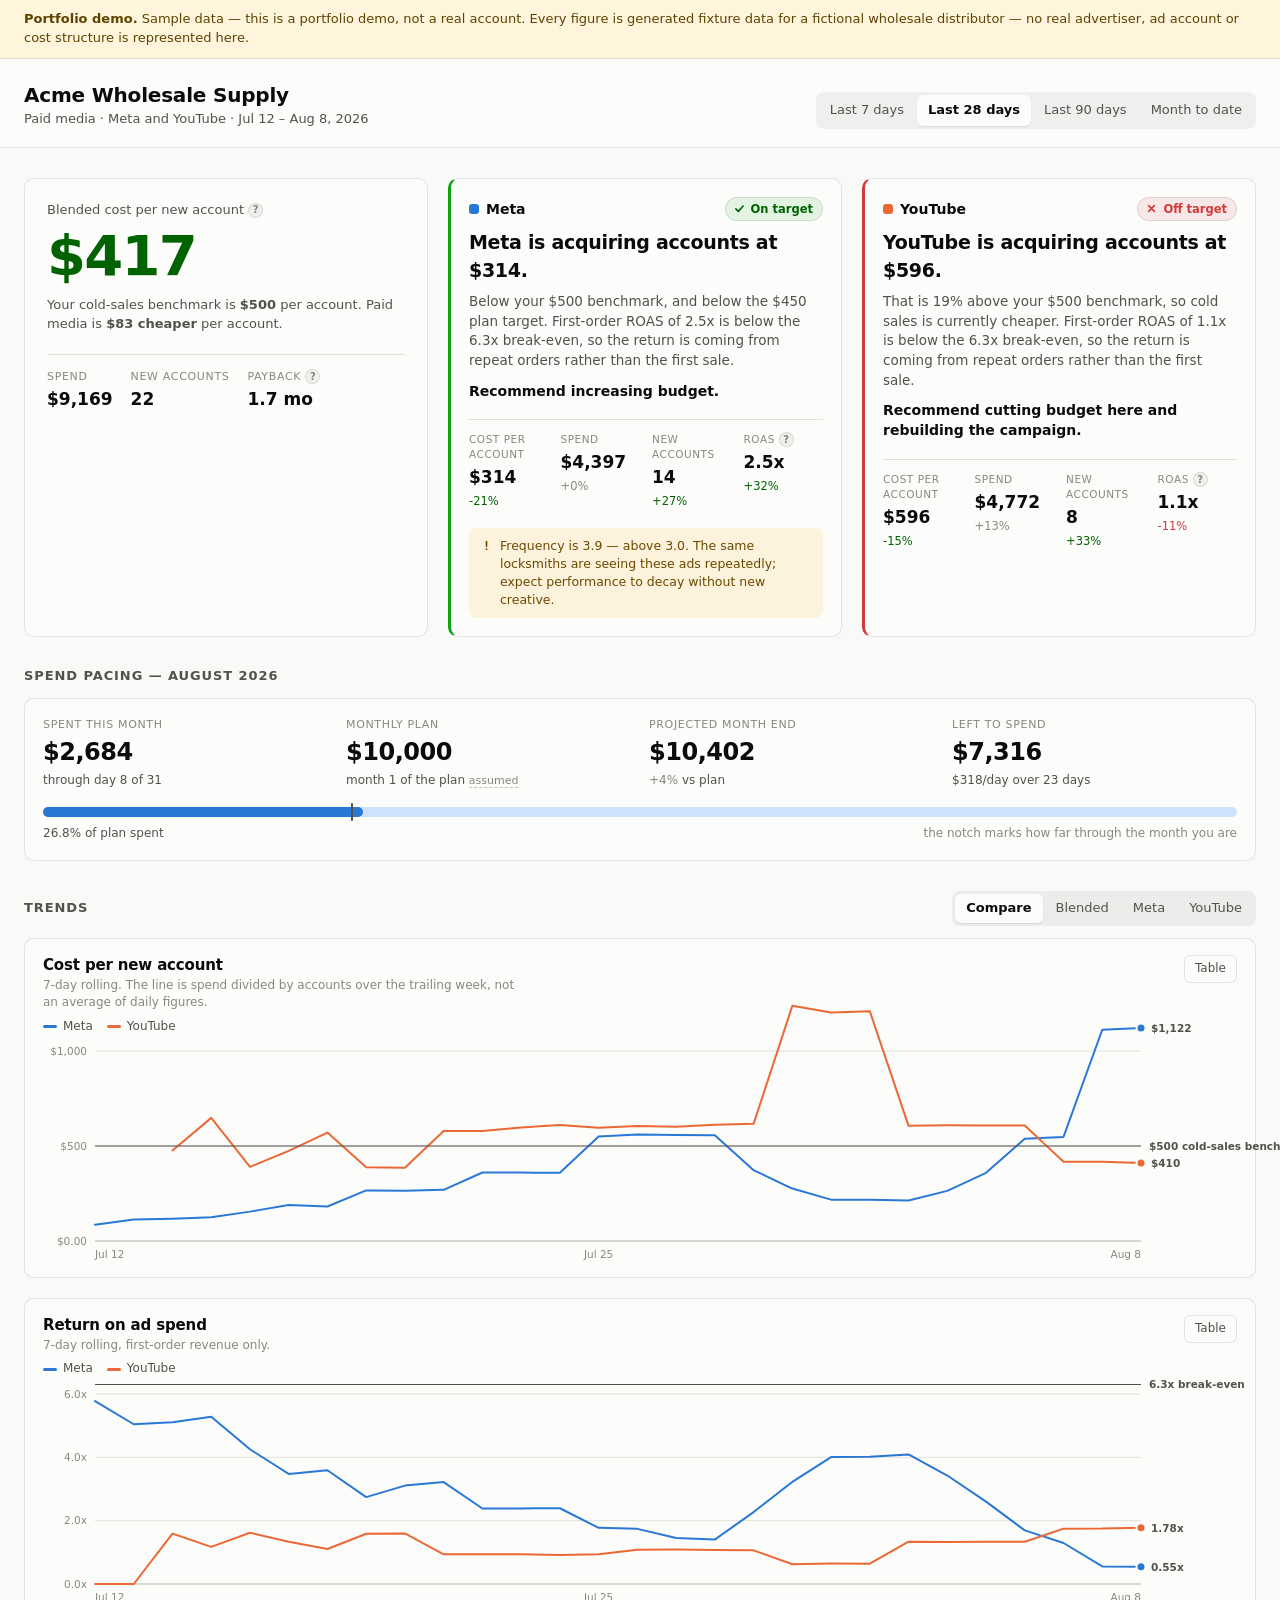
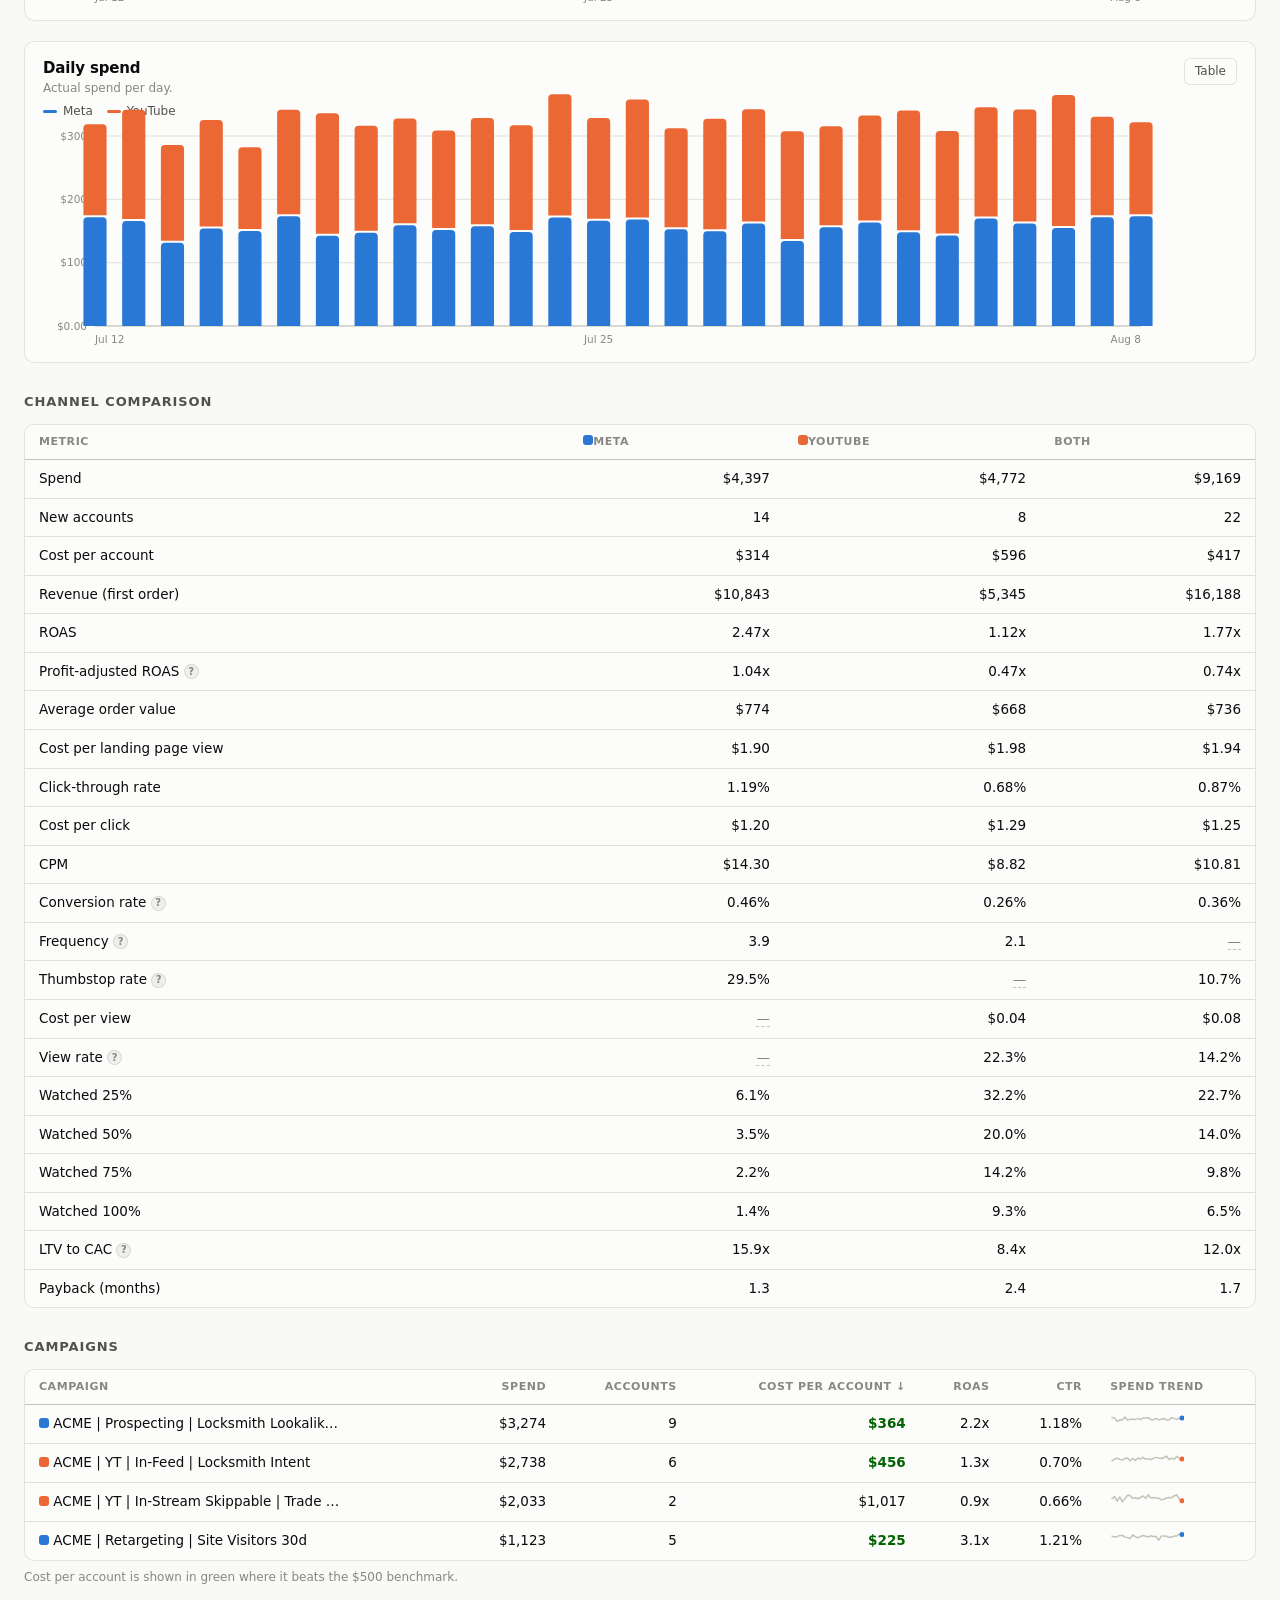
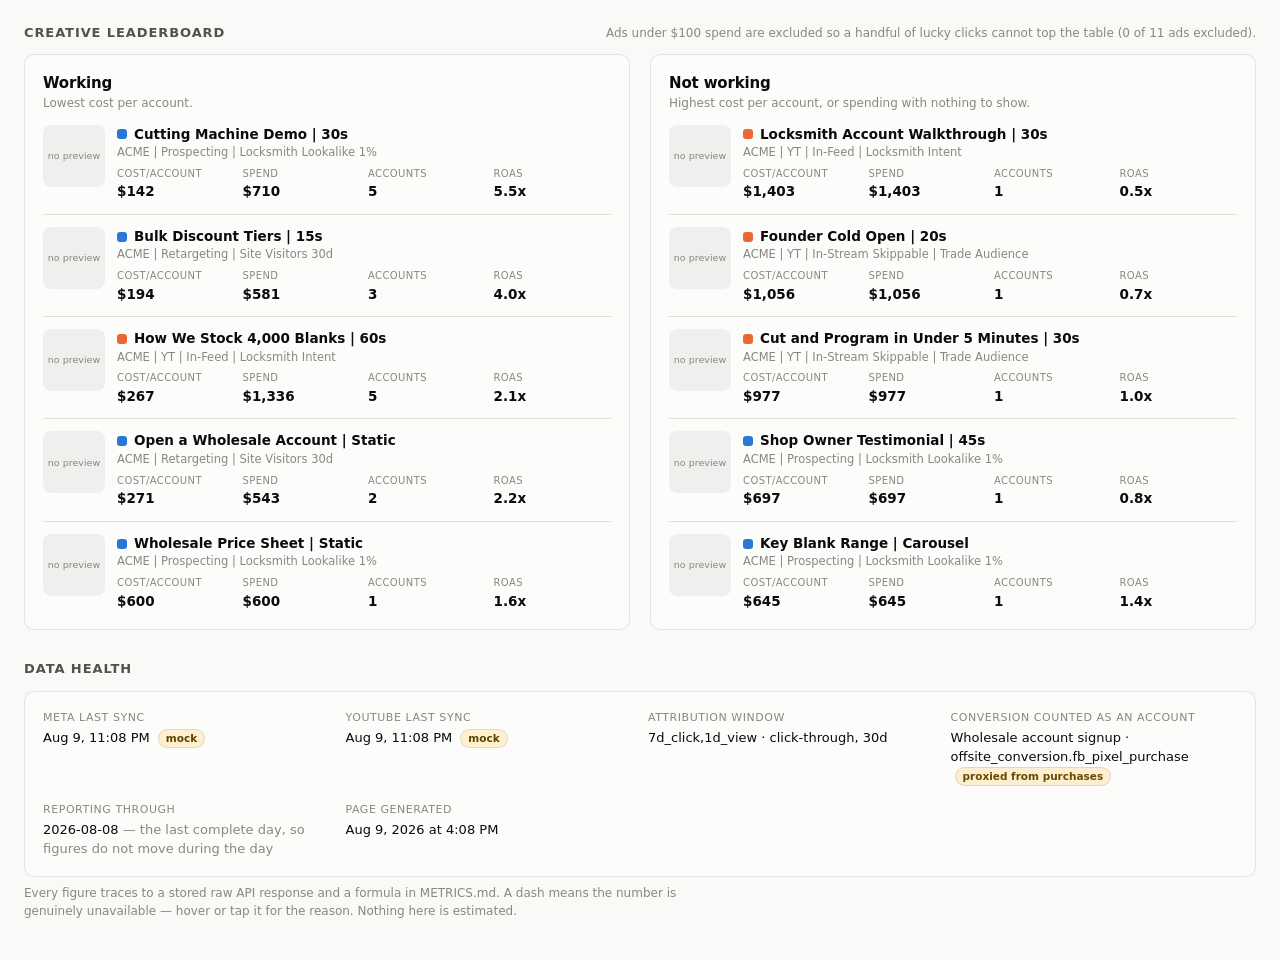
==== docs/index.html @ 202dcdd7 "Stage 1: data layer, metrics, dashboard UI, sanitised demo export Meta + YouTube ads dashboard built" ====
<!doctype html>
<html lang="en" data-theme="light">
<head>
<meta charset="utf-8">
<meta name="viewport" content="width=device-width, initial-scale=1">
<title>Acme Wholesale Supply — paid media</title>
<link rel="stylesheet" href="static/dashboard.css">
</head>
<body>









<a class="skip" href="#verdict">Skip to the verdict</a>


<div class="banner banner-mock" role="status">
  
  <strong>Portfolio demo.</strong> Sample data — this is a portfolio demo, not a real account.
  Every figure is generated fixture data for a fictional wholesale distributor — no real advertiser, ad account or cost structure is represented here.
  
</div>


<header class="topbar">
  <div class="topbar-id">
    <h1>Acme Wholesale Supply</h1>
    <p class="sub">Paid media · Meta and YouTube · Jul 12 – Aug 8, 2026</p>
  </div>
  <nav class="ranges" aria-label="Date range">
    
    <a class="range " href="7d.html"
       >Last 7 days</a>
    
    <a class="range is-selected" href="index.html"
       aria-current="page">Last 28 days</a>
    
    <a class="range " href="90d.html"
       >Last 90 days</a>
    
    <a class="range " href="mtd.html"
       >Month to date</a>
    
  </nav>
</header>

<main>

<!-- 1 ─────────────────────────────────────────── the verdict ───────────── -->
<section id="verdict" class="section">
  <div class="hero-row">
    <div class="hero">
      <p class="hero-label">
        Blended cost per new account
        <button class="term" type="button" data-tip="Total spend across Meta and YouTube divided by the number of new accounts they produced in this period. Computed from period totals, not by averaging the daily figures." aria-label="What this means">?</button>
      </p>
      <p class="hero-figure hero-good">$417</p>
      <p class="hero-context">
        Your cold-sales benchmark is <strong>$500</strong> per account.
        
          
          
            Paid media is <strong>$83 cheaper</strong> per account.
          
        
      </p>
      <dl class="hero-support">
        <div><dt>Spend</dt><dd>$9,169</dd></div>
        <div><dt>New accounts</dt><dd>22</dd></div>
        <div><dt>Payback <button class="term" type="button" data-tip="How many months of gross profit it takes for one acquired account to repay what it cost to acquire, at $250 gross profit per account per month." aria-label="What this means">?</button></dt>
             <dd>1.7 mo</dd></div>
      </dl>
    </div>

    <div class="verdict-cards">
      
      <article class="card verdict-card state-good">
        <header class="verdict-head">
          <span class="channel-key"><span class="swatch swatch-meta" aria-hidden="true"></span>Meta</span>
          <span class="pill pill-good"><svg class="state-icon" viewBox="0 0 16 16" aria-hidden="true" focusable="false"><path d="M3.5 8.5l3 3 6-6.5" fill="none" stroke="currentColor" stroke-width="2" stroke-linecap="round" stroke-linejoin="round"/></svg>On target</span>
        </header>
        <p class="verdict-headline">Meta is acquiring accounts at $314.</p>
        <p class="verdict-detail">Below your $500 benchmark, and below the $450 plan target. First-order ROAS of 2.5x is below the 6.3x break-even, so the return is coming from repeat orders rather than the first sale.</p>
        <p class="verdict-reco">Recommend increasing budget.</p>

        <dl class="mini-stats">
          <div>
            <dt>Cost per account</dt>
            <dd>$314</dd>
            <dd class="delta-cell"><span class="delta delta-good">-21%<span class="delta-note"> vs prior 28d</span></span></dd>
          </div>
          <div>
            <dt>Spend</dt>
            <dd>$4,397</dd>
            <dd class="delta-cell"><span class="delta delta-neutral">+0%<span class="delta-note"> vs prior 28d</span></span></dd>
          </div>
          <div>
            <dt>New accounts</dt>
            <dd>14</dd>
            <dd class="delta-cell"><span class="delta delta-good">+27%<span class="delta-note"> vs prior 28d</span></span></dd>
          </div>
          <div>
            <dt>ROAS <button class="term" type="button" data-tip="Revenue divided by ad spend, on first orders only. The break-even line of 6.3x comes from your plan at this monthly budget." aria-label="What this means">?</button></dt>
            <dd>2.5x</dd>
            <dd class="delta-cell"><span class="delta delta-good">+32%<span class="delta-note"> vs prior 28d</span></span></dd>
          </div>
        </dl>

        
        <p class="flag">
          <svg class="state-icon" viewBox="0 0 16 16" aria-hidden="true" focusable="false"><path d="M8 3v6" fill="none" stroke="currentColor" stroke-width="2" stroke-linecap="round"/><circle cx="8" cy="12.5" r="1.15" fill="currentColor"/></svg>
          Frequency is 3.9 — above 3.0.
          The same locksmiths are seeing these ads repeatedly; expect performance to decay without new creative.
        </p>
        
      </article>
      
      <article class="card verdict-card state-critical">
        <header class="verdict-head">
          <span class="channel-key"><span class="swatch swatch-youtube" aria-hidden="true"></span>YouTube</span>
          <span class="pill pill-critical"><svg class="state-icon" viewBox="0 0 16 16" aria-hidden="true" focusable="false"><path d="M4.5 4.5l7 7M11.5 4.5l-7 7" fill="none" stroke="currentColor" stroke-width="2" stroke-linecap="round"/></svg>Off target</span>
        </header>
        <p class="verdict-headline">YouTube is acquiring accounts at $596.</p>
        <p class="verdict-detail">That is 19% above your $500 benchmark, so cold sales is currently cheaper. First-order ROAS of 1.1x is below the 6.3x break-even, so the return is coming from repeat orders rather than the first sale.</p>
        <p class="verdict-reco">Recommend cutting budget here and rebuilding the campaign.</p>

        <dl class="mini-stats">
          <div>
            <dt>Cost per account</dt>
            <dd>$596</dd>
            <dd class="delta-cell"><span class="delta delta-good">-15%<span class="delta-note"> vs prior 28d</span></span></dd>
          </div>
          <div>
            <dt>Spend</dt>
            <dd>$4,772</dd>
            <dd class="delta-cell"><span class="delta delta-neutral">+13%<span class="delta-note"> vs prior 28d</span></span></dd>
          </div>
          <div>
            <dt>New accounts</dt>
            <dd>8</dd>
            <dd class="delta-cell"><span class="delta delta-good">+33%<span class="delta-note"> vs prior 28d</span></span></dd>
          </div>
          <div>
            <dt>ROAS <button class="term" type="button" data-tip="Revenue divided by ad spend, on first orders only. The break-even line of 6.3x comes from your plan at this monthly budget." aria-label="What this means">?</button></dt>
            <dd>1.1x</dd>
            <dd class="delta-cell"><span class="delta delta-bad">-11%<span class="delta-note"> vs prior 28d</span></span></dd>
          </div>
        </dl>

        
      </article>
      
    </div>
  </div>
</section>

<!-- 2 ───────────────────────────────────────── spend & pacing ───────────── -->
<section class="section">
  <h2>Spend pacing — August 2026</h2>
  <div class="card pacing">
    <div class="pacing-figures">
      <div class="stat">
        <span class="stat-label">Spent this month</span>
        <span class="stat-value">$2,684</span>
        <span class="stat-note">through day 8 of 31</span>
      </div>
      <div class="stat">
        <span class="stat-label">Monthly plan</span>
        <span class="stat-value">$10,000</span>
        <span class="stat-note">month 1 of the plan <span class="assumed" tabindex="0" role="button" data-tip="PROGRAM_START_MONTH is not set in .env, so month 1 is assumed to be the current month. Set it to pace against the real plan.">assumed</span></span>
      </div>
      <div class="stat">
        <span class="stat-label">Projected month end</span>
        <span class="stat-value">$10,402</span>
        <span class="stat-note"><span class="delta delta-neutral">+4%<span class="delta-note"> vs prior 28d</span></span> vs plan</span>
      </div>
      <div class="stat">
        <span class="stat-label">Left to spend</span>
        <span class="stat-value">$7,316</span>
        <span class="stat-note">$318/day over 23 days</span>
      </div>
    </div>
    <div class="meter" role="img"
         aria-label="$2,684 spent of a $10,000 monthly plan">
      <div class="meter-track">
        <div class="meter-fill" style="width: 26.8%"></div>
        <div class="meter-marker" style="left: 25.8%"></div>
      </div>
      <p class="meter-caption">
        <span>26.8% of plan spent</span>
        <span class="muted">the notch marks how far through the month you are</span>
      </p>
    </div>
  </div>
</section>

<!-- 3 ───────────────────────────────────────────── trends ───────────────── -->
<section class="section">
  <div class="section-head">
    <h2>Trends</h2>
    <div class="toggle" role="group" aria-label="Which channels to plot">
      <button type="button" class="toggle-btn is-selected" data-mode="compare">Compare</button>
      <button type="button" class="toggle-btn" data-mode="blended">Blended</button>
      
      <button type="button" class="toggle-btn" data-mode="meta">Meta</button>
      
      <button type="button" class="toggle-btn" data-mode="youtube">YouTube</button>
      
    </div>
  </div>

  
  <figure class="card chart-card" data-chart="cac">
    <figcaption>
      <div>
        <h3>Cost per new account</h3>
        <p class="chart-note">7-day rolling. The line is spend divided by accounts over the trailing week, not an average of daily figures.</p>
      </div>
      <button type="button" class="table-toggle" aria-expanded="false">Table</button>
    </figcaption>
    <div class="chart-legend" hidden></div>
    <div class="chart-plot"></div>
    <div class="chart-table" hidden></div>
  </figure>
  
  <figure class="card chart-card" data-chart="roas">
    <figcaption>
      <div>
        <h3>Return on ad spend</h3>
        <p class="chart-note">7-day rolling, first-order revenue only.</p>
      </div>
      <button type="button" class="table-toggle" aria-expanded="false">Table</button>
    </figcaption>
    <div class="chart-legend" hidden></div>
    <div class="chart-plot"></div>
    <div class="chart-table" hidden></div>
  </figure>
  
  <figure class="card chart-card" data-chart="spend">
    <figcaption>
      <div>
        <h3>Daily spend</h3>
        <p class="chart-note">Actual spend per day.</p>
      </div>
      <button type="button" class="table-toggle" aria-expanded="false">Table</button>
    </figcaption>
    <div class="chart-legend" hidden></div>
    <div class="chart-plot"></div>
    <div class="chart-table" hidden></div>
  </figure>
  
</section>

<!-- 4 ──────────────────────────────────────── channel comparison ────────── -->
<section class="section">
  <h2>Channel comparison</h2>
  <div class="card table-wrap">
    <table class="grid">
      <caption class="sr-only">Core metrics for each channel over Jul 12 – Aug 8, 2026</caption>
      <thead>
        <tr>
          <th scope="col">Metric</th>
          
          <th scope="col"><span class="swatch swatch-meta" aria-hidden="true"></span>Meta</th>
          
          <th scope="col"><span class="swatch swatch-youtube" aria-hidden="true"></span>YouTube</th>
          
          <th scope="col">Both</th>
        </tr>
      </thead>
      <tbody>
        
        
        
        <tr>
          <th scope="row">Spend</th>
          
          <td class="num">$4,397</td>
          
          <td class="num">$4,772</td>
          
          <td class="num">$9,169</td>
        </tr>
        
        <tr>
          <th scope="row">New accounts</th>
          
          <td class="num">14</td>
          
          <td class="num">8</td>
          
          <td class="num">22</td>
        </tr>
        
        <tr>
          <th scope="row">Cost per account</th>
          
          <td class="num">$314</td>
          
          <td class="num">$596</td>
          
          <td class="num">$417</td>
        </tr>
        
        <tr>
          <th scope="row">Revenue (first order)</th>
          
          <td class="num">$10,843</td>
          
          <td class="num">$5,345</td>
          
          <td class="num">$16,188</td>
        </tr>
        
        <tr>
          <th scope="row">ROAS</th>
          
          <td class="num">2.47x</td>
          
          <td class="num">1.12x</td>
          
          <td class="num">1.77x</td>
        </tr>
        
        <tr>
          <th scope="row">Profit-adjusted ROAS <button class="term" type="button" data-tip="Revenue at your 42% gross margin, divided by spend. This is return on what you keep, not on the top line." aria-label="What this means">?</button></th>
          
          <td class="num">1.04x</td>
          
          <td class="num">0.47x</td>
          
          <td class="num">0.74x</td>
        </tr>
        
        <tr>
          <th scope="row">Average order value</th>
          
          <td class="num">$774</td>
          
          <td class="num">$668</td>
          
          <td class="num">$736</td>
        </tr>
        
        <tr>
          <th scope="row">Cost per landing page view</th>
          
          <td class="num">$1.90</td>
          
          <td class="num">$1.98</td>
          
          <td class="num">$1.94</td>
        </tr>
        
        <tr>
          <th scope="row">Click-through rate</th>
          
          <td class="num">1.19%</td>
          
          <td class="num">0.68%</td>
          
          <td class="num">0.87%</td>
        </tr>
        
        <tr>
          <th scope="row">Cost per click</th>
          
          <td class="num">$1.20</td>
          
          <td class="num">$1.29</td>
          
          <td class="num">$1.25</td>
        </tr>
        
        <tr>
          <th scope="row">CPM</th>
          
          <td class="num">$14.30</td>
          
          <td class="num">$8.82</td>
          
          <td class="num">$10.81</td>
        </tr>
        
        <tr>
          <th scope="row">Conversion rate <button class="term" type="button" data-tip="New accounts divided by link clicks where the channel reports them, otherwise all clicks." aria-label="What this means">?</button></th>
          
          <td class="num">0.46%</td>
          
          <td class="num">0.26%</td>
          
          <td class="num">0.36%</td>
        </tr>
        
        <tr>
          <th scope="row">Frequency <button class="term" type="button" data-tip="Average times one person saw an ad in this period. Computed from a reach figure fetched for exactly this window — reach cannot be added up across days." aria-label="What this means">?</button></th>
          
          <td class="num">3.9</td>
          
          <td class="num">2.1</td>
          
          <td class="num"><span class="unknown" tabindex="0" role="button"
          data-tip="Reach cannot be added across platforms — the same locksmith may see both, and neither API reports the overlap. Frequency is shown per channel instead.">—</span></td>
        </tr>
        
        <tr>
          <th scope="row">Thumbstop rate <button class="term" type="button" data-tip="Share of impressions where someone stopped scrolling for at least 3 seconds. Meta only." aria-label="What this means">?</button></th>
          
          <td class="num">29.5%</td>
          
          <td class="num"><span class="unknown" tabindex="0" role="button"
          data-tip="Thumbstop rate is a Meta metric; not reported here.">—</span></td>
          
          <td class="num">10.7%</td>
        </tr>
        
        <tr>
          <th scope="row">Cost per view</th>
          
          <td class="num"><span class="unknown" tabindex="0" role="button"
          data-tip="This channel does not report video views.">—</span></td>
          
          <td class="num">$0.04</td>
          
          <td class="num">$0.08</td>
        </tr>
        
        <tr>
          <th scope="row">View rate <button class="term" type="button" data-tip="Share of impressions that became a counted YouTube view. YouTube counts a view at 30 seconds or full play, so it is not comparable to a Meta 3-second view." aria-label="What this means">?</button></th>
          
          <td class="num"><span class="unknown" tabindex="0" role="button"
          data-tip="This channel does not report video views.">—</span></td>
          
          <td class="num">22.3%</td>
          
          <td class="num">14.2%</td>
        </tr>
        
        <tr>
          <th scope="row">Watched 25%</th>
          
          <td class="num">6.1%</td>
          
          <td class="num">32.2%</td>
          
          <td class="num">22.7%</td>
        </tr>
        
        <tr>
          <th scope="row">Watched 50%</th>
          
          <td class="num">3.5%</td>
          
          <td class="num">20.0%</td>
          
          <td class="num">14.0%</td>
        </tr>
        
        <tr>
          <th scope="row">Watched 75%</th>
          
          <td class="num">2.2%</td>
          
          <td class="num">14.2%</td>
          
          <td class="num">9.8%</td>
        </tr>
        
        <tr>
          <th scope="row">Watched 100%</th>
          
          <td class="num">1.4%</td>
          
          <td class="num">9.3%</td>
          
          <td class="num">6.5%</td>
        </tr>
        
        <tr>
          <th scope="row">LTV to CAC <button class="term" type="button" data-tip="Lifetime gross profit per account ($5,000) divided by what it cost to acquire one." aria-label="What this means">?</button></th>
          
          <td class="num">15.9x</td>
          
          <td class="num">8.4x</td>
          
          <td class="num">12.0x</td>
        </tr>
        
        <tr>
          <th scope="row">Payback (months)</th>
          
          <td class="num">1.3</td>
          
          <td class="num">2.4</td>
          
          <td class="num">1.7</td>
        </tr>
        
      </tbody>
    </table>
  </div>
</section>

<!-- 5 ──────────────────────────────────────────── campaigns ─────────────── -->
<section class="section">
  <h2>Campaigns</h2>
  <div class="card table-wrap">
    <table class="grid sortable" id="campaign-table">
      <caption class="sr-only">Campaign performance over Jul 12 – Aug 8, 2026, sortable</caption>
      <thead>
        <tr>
          <th scope="col" data-sort="text">Campaign</th>
          <th scope="col" class="num" data-sort="number">Spend</th>
          <th scope="col" class="num" data-sort="number">Accounts</th>
          <th scope="col" class="num" data-sort="number" aria-sort="ascending">Cost per account</th>
          <th scope="col" class="num" data-sort="number">ROAS</th>
          <th scope="col" class="num" data-sort="number">CTR</th>
          <th scope="col">Spend trend</th>
        </tr>
      </thead>
      <tbody>
        
        <tr>
          <th scope="row">
            <span class="swatch swatch-meta" aria-hidden="true"></span>
            <span class="campaign-name">ACME | Prospecting | Locksmith Lookalike 1%</span>
          </th>
          <td class="num" data-value="3273.650000000001">$3,274</td>
          <td class="num" data-value="9.0">9</td>
          <td class="num" data-value="363.738888888889">
            <span class="under-benchmark">$364</span>
            
          </td>
          <td class="num" data-value="2.246944542024956">2.2x</td>
          <td class="num" data-value="0.01181288939709482">1.18%</td>
          <td class="spark" data-spark="130.20999999999998,127.49999999999999,91.97000000000001,110.05,106.14999999999999,135.97,106.07,114.53999999999999,113.61,112.30999999999999,122.13999999999999,108.38999999999999,127.57999999999998,125.38,129.44,110.01,109.51,121.99,107.62,114.44000000000001,121.52000000000001,107.31,105.85,131.51,120.08000000000001,112.91,123.15,126.44" data-channel="meta"></td>
        </tr>
        
        <tr>
          <th scope="row">
            <span class="swatch swatch-youtube" aria-hidden="true"></span>
            <span class="campaign-name">ACME | YT | In-Feed | Locksmith Intent</span>
          </th>
          <td class="num" data-value="2738.4300000000003">$2,738</td>
          <td class="num" data-value="6.0">6</td>
          <td class="num" data-value="456.40500000000003">
            <span class="under-benchmark">$456</span>
            
          </td>
          <td class="num" data-value="1.3112148201706817">1.3x</td>
          <td class="num" data-value="0.007017890353692457">0.70%</td>
          <td class="spark" data-spark="79.06,94.59,102.13,91.9,85.78,100.25999999999999,103.49000000000001,79.78999999999999,99.34,83.03,103.15,93.68,109.82,92.2,98.05,88.14,102.47999999999999,108.84,102.5,99.88,105.09,120.84,90.64,102.39,92.99,118.5,95.37,94.5" data-channel="youtube"></td>
        </tr>
        
        <tr>
          <th scope="row">
            <span class="swatch swatch-youtube" aria-hidden="true"></span>
            <span class="campaign-name">ACME | YT | In-Stream Skippable | Trade Audience</span>
          </th>
          <td class="num" data-value="2033.4399999999998">$2,033</td>
          <td class="num" data-value="2.0">2</td>
          <td class="num" data-value="1016.7199999999999">
            $1,017
          </td>
          <td class="num" data-value="0.8629662050515383">0.9x</td>
          <td class="num" data-value="0.006562299672728499">0.66%</td>
          <td class="spark" data-spark="67.82,80.93,52.34,79.32000000000001,46.18,67.69,89.63,89.03999999999999,69.41999999999999,73.88,67.64,74.97,84.94,70.03,91.49,71.46000000000001,75.45,71.45,70.78,59.68000000000001,64.02000000000001,71.63,74.42,73.31,87.19999999999999,91.52000000000001,63.03,54.17" data-channel="youtube"></td>
        </tr>
        
        <tr>
          <th scope="row">
            <span class="swatch swatch-meta" aria-hidden="true"></span>
            <span class="campaign-name">ACME | Retargeting | Site Visitors 30d</span>
          </th>
          <td class="num" data-value="1123.2899999999997">$1,123</td>
          <td class="num" data-value="5.0">5</td>
          <td class="num" data-value="224.65799999999996">
            <span class="under-benchmark">$225</span>
            
          </td>
          <td class="num" data-value="3.104309661797043">3.1x</td>
          <td class="num" data-value="0.012121212121212121">1.21%</td>
          <td class="spark" data-spark="41.57,38.43,39.35,43.870000000000005,43.99,37.480000000000004,36.56,32.67,45.31,39.27,35.3,40.09,43.540000000000006,40.62,38.53,42.629999999999995,39.99,40.010000000000005,26.66,41.42,41.730000000000004,40.59,36.99,38.08,41.58,41.64,48.72,46.67" data-channel="meta"></td>
        </tr>
        
      </tbody>
    </table>
  </div>
  <p class="foot-note">Cost per account is shown in green where it beats the $500 benchmark.</p>
</section>

<!-- 6 ─────────────────────────────────────── creative leaderboard ───────── -->
<section class="section">
  <div class="section-head">
    <h2>Creative leaderboard</h2>
    <p class="foot-note">
      Ads under $100 spend are excluded so a handful of lucky clicks cannot top the table
      (0 of 11 ads excluded).
    </p>
  </div>

  <div class="leaderboards">
    
    <div class="card">
      <h3>Working</h3>
      <p class="chart-note">Lowest cost per account.</p>
      
      <ol class="creative-list">
        
        <li class="creative">
          <div class="thumb thumb-empty">
            <span class="thumb-note" title="The ad platform did not return a thumbnail for this ad.">no preview</span>
          </div>
          <div class="creative-body">
            <p class="creative-name"><span class="swatch swatch-meta" aria-hidden="true"></span>Cutting Machine Demo | 30s</p>
            <p class="creative-campaign">ACME | Prospecting | Locksmith Lookalike 1%</p>
            <dl class="creative-stats">
              <div><dt>Cost/account</dt><dd>$142</dd></div>
              <div><dt>Spend</dt><dd>$710</dd></div>
              <div><dt>Accounts</dt><dd>5</dd></div>
              <div><dt>ROAS</dt><dd>5.5x</dd></div>
            </dl>
          </div>
        </li>
        
        <li class="creative">
          <div class="thumb thumb-empty">
            <span class="thumb-note" title="The ad platform did not return a thumbnail for this ad.">no preview</span>
          </div>
          <div class="creative-body">
            <p class="creative-name"><span class="swatch swatch-meta" aria-hidden="true"></span>Bulk Discount Tiers | 15s</p>
            <p class="creative-campaign">ACME | Retargeting | Site Visitors 30d</p>
            <dl class="creative-stats">
              <div><dt>Cost/account</dt><dd>$194</dd></div>
              <div><dt>Spend</dt><dd>$581</dd></div>
              <div><dt>Accounts</dt><dd>3</dd></div>
              <div><dt>ROAS</dt><dd>4.0x</dd></div>
            </dl>
          </div>
        </li>
        
        <li class="creative">
          <div class="thumb thumb-empty">
            <span class="thumb-note" title="The ad platform did not return a thumbnail for this ad.">no preview</span>
          </div>
          <div class="creative-body">
            <p class="creative-name"><span class="swatch swatch-youtube" aria-hidden="true"></span>How We Stock 4,000 Blanks | 60s</p>
            <p class="creative-campaign">ACME | YT | In-Feed | Locksmith Intent</p>
            <dl class="creative-stats">
              <div><dt>Cost/account</dt><dd>$267</dd></div>
              <div><dt>Spend</dt><dd>$1,336</dd></div>
              <div><dt>Accounts</dt><dd>5</dd></div>
              <div><dt>ROAS</dt><dd>2.1x</dd></div>
            </dl>
          </div>
        </li>
        
        <li class="creative">
          <div class="thumb thumb-empty">
            <span class="thumb-note" title="The ad platform did not return a thumbnail for this ad.">no preview</span>
          </div>
          <div class="creative-body">
            <p class="creative-name"><span class="swatch swatch-meta" aria-hidden="true"></span>Open a Wholesale Account | Static</p>
            <p class="creative-campaign">ACME | Retargeting | Site Visitors 30d</p>
            <dl class="creative-stats">
              <div><dt>Cost/account</dt><dd>$271</dd></div>
              <div><dt>Spend</dt><dd>$543</dd></div>
              <div><dt>Accounts</dt><dd>2</dd></div>
              <div><dt>ROAS</dt><dd>2.2x</dd></div>
            </dl>
          </div>
        </li>
        
        <li class="creative">
          <div class="thumb thumb-empty">
            <span class="thumb-note" title="The ad platform did not return a thumbnail for this ad.">no preview</span>
          </div>
          <div class="creative-body">
            <p class="creative-name"><span class="swatch swatch-meta" aria-hidden="true"></span>Wholesale Price Sheet | Static</p>
            <p class="creative-campaign">ACME | Prospecting | Locksmith Lookalike 1%</p>
            <dl class="creative-stats">
              <div><dt>Cost/account</dt><dd>$600</dd></div>
              <div><dt>Spend</dt><dd>$600</dd></div>
              <div><dt>Accounts</dt><dd>1</dd></div>
              <div><dt>ROAS</dt><dd>1.6x</dd></div>
            </dl>
          </div>
        </li>
        
      </ol>
      
    </div>
    
    <div class="card">
      <h3>Not working</h3>
      <p class="chart-note">Highest cost per account, or spending with nothing to show.</p>
      
      <ol class="creative-list">
        
        <li class="creative">
          <div class="thumb thumb-empty">
            <span class="thumb-note" title="The ad platform did not return a thumbnail for this ad.">no preview</span>
          </div>
          <div class="creative-body">
            <p class="creative-name"><span class="swatch swatch-youtube" aria-hidden="true"></span>Locksmith Account Walkthrough | 30s</p>
            <p class="creative-campaign">ACME | YT | In-Feed | Locksmith Intent</p>
            <dl class="creative-stats">
              <div><dt>Cost/account</dt><dd>$1,403</dd></div>
              <div><dt>Spend</dt><dd>$1,403</dd></div>
              <div><dt>Accounts</dt><dd>1</dd></div>
              <div><dt>ROAS</dt><dd>0.5x</dd></div>
            </dl>
          </div>
        </li>
        
        <li class="creative">
          <div class="thumb thumb-empty">
            <span class="thumb-note" title="The ad platform did not return a thumbnail for this ad.">no preview</span>
          </div>
          <div class="creative-body">
            <p class="creative-name"><span class="swatch swatch-youtube" aria-hidden="true"></span>Founder Cold Open | 20s</p>
            <p class="creative-campaign">ACME | YT | In-Stream Skippable | Trade Audience</p>
            <dl class="creative-stats">
              <div><dt>Cost/account</dt><dd>$1,056</dd></div>
              <div><dt>Spend</dt><dd>$1,056</dd></div>
              <div><dt>Accounts</dt><dd>1</dd></div>
              <div><dt>ROAS</dt><dd>0.7x</dd></div>
            </dl>
          </div>
        </li>
        
        <li class="creative">
          <div class="thumb thumb-empty">
            <span class="thumb-note" title="The ad platform did not return a thumbnail for this ad.">no preview</span>
          </div>
          <div class="creative-body">
            <p class="creative-name"><span class="swatch swatch-youtube" aria-hidden="true"></span>Cut and Program in Under 5 Minutes | 30s</p>
            <p class="creative-campaign">ACME | YT | In-Stream Skippable | Trade Audience</p>
            <dl class="creative-stats">
              <div><dt>Cost/account</dt><dd>$977</dd></div>
              <div><dt>Spend</dt><dd>$977</dd></div>
              <div><dt>Accounts</dt><dd>1</dd></div>
              <div><dt>ROAS</dt><dd>1.0x</dd></div>
            </dl>
          </div>
        </li>
        
        <li class="creative">
          <div class="thumb thumb-empty">
            <span class="thumb-note" title="The ad platform did not return a thumbnail for this ad.">no preview</span>
          </div>
          <div class="creative-body">
            <p class="creative-name"><span class="swatch swatch-meta" aria-hidden="true"></span>Shop Owner Testimonial | 45s</p>
            <p class="creative-campaign">ACME | Prospecting | Locksmith Lookalike 1%</p>
            <dl class="creative-stats">
              <div><dt>Cost/account</dt><dd>$697</dd></div>
              <div><dt>Spend</dt><dd>$697</dd></div>
              <div><dt>Accounts</dt><dd>1</dd></div>
              <div><dt>ROAS</dt><dd>0.8x</dd></div>
            </dl>
          </div>
        </li>
        
        <li class="creative">
          <div class="thumb thumb-empty">
            <span class="thumb-note" title="The ad platform did not return a thumbnail for this ad.">no preview</span>
          </div>
          <div class="creative-body">
            <p class="creative-name"><span class="swatch swatch-meta" aria-hidden="true"></span>Key Blank Range | Carousel</p>
            <p class="creative-campaign">ACME | Prospecting | Locksmith Lookalike 1%</p>
            <dl class="creative-stats">
              <div><dt>Cost/account</dt><dd>$645</dd></div>
              <div><dt>Spend</dt><dd>$645</dd></div>
              <div><dt>Accounts</dt><dd>1</dd></div>
              <div><dt>ROAS</dt><dd>1.4x</dd></div>
            </dl>
          </div>
        </li>
        
      </ol>
      
    </div>
    
  </div>
</section>

<!-- 7 ───────────────────────────────────────── data health ──────────────── -->
<footer class="section health">
  <h2>Data health</h2>
  <div class="card">
    <dl class="health-grid">
      
      <div class="health-item ">
        <dt>Meta last sync</dt>
        <dd>
          Aug 9, 11:08 PM
          <span class="tag tag-mock">mock</span>
          
        </dd>
      </div>
      
      <div class="health-item ">
        <dt>YouTube last sync</dt>
        <dd>
          Aug 9, 11:08 PM
          <span class="tag tag-mock">mock</span>
          
        </dd>
      </div>
      

      <div class="health-item">
        <dt>Attribution window</dt>
        <dd>7d_click,1d_view · click-through, 30d</dd>
      </div>
      <div class="health-item">
        <dt>Conversion counted as an account</dt>
        <dd>
          Wholesale account signup · offsite_conversion.fb_pixel_purchase
          
          <span class="tag tag-proxy" tabindex="0" role="button"
                data-tip="Cost per account is currently derived from purchase conversions, not from verified new wholesale accounts. Connect the Shopify first-order feed to make it exact.">proxied from purchases</span>
          
        </dd>
      </div>
      <div class="health-item">
        <dt>Reporting through</dt>
        <dd>2026-08-08 <span class="muted">— the last complete day, so figures do not move during the day</span></dd>
      </div>
      <div class="health-item">
        <dt>Page generated</dt>
        <dd>Aug 9, 2026 at 4:08 PM</dd>
      </div>
    </dl>
  </div>
  <p class="foot-note">
    Every figure traces to a stored raw API response and a formula in METRICS.md. A dash means the number is genuinely
    unavailable — hover or tap it for the reason. Nothing here is estimated.
  </p>
</footer>

</main>

<script type="application/json" id="view-data">{"generated_at": "Aug 9, 2026 at 4:08 PM", "data_mode": "mock", "client": {"name": "Acme Wholesale Supply", "short": "ACME", "tagline": "Sample data \u2014 this is a portfolio demo, not a real account.", "demo": true}, "range_key": "28d", "ranges": [{"key": "7d", "label": "Last 7 days", "selected": false}, {"key": "28d", "label": "Last 28 days", "selected": true}, {"key": "90d", "label": "Last 90 days", "selected": false}, {"key": "mtd", "label": "Month to date", "selected": false}], "window": {"start": "2026-07-12", "end": "2026-08-08", "label": "Last 28 days", "days": 28, "pretty": "Jul 12 \u2013 Aug 8, 2026"}, "prior_window": {"pretty": "Jun 14 \u2013 Jul 11"}, "channels": [{"key": "meta", "label": "Meta", "detail": "Facebook + Instagram", "is_blended": false, "metrics": {"spend": {"value": 4396.94, "reason": null}, "impressions": {"value": 307553.0, "reason": null}, "clicks": {"value": 3657.0, "reason": null}, "conversions": {"value": 14.0, "reason": null}, "revenue": {"value": 10842.749999999998, "reason": null}, "cac": {"value": 314.0671428571428, "reason": null}, "roas": {"value": 2.4659763380896713, "reason": null}, "profit_roas": {"value": 1.0357100619976618, "reason": null}, "cpm": {"value": 14.296527752940142, "reason": null}, "cpc": {"value": 1.2023352474706042, "reason": null}, "ctr": {"value": 0.011890633484310022, "reason": null}, "cvr": {"value": 0.004596191726854892, "reason": null}, "aov": {"value": 774.4821428571428, "reason": null}, "cost_per_lpv": {"value": 1.9026135871916918, "reason": null}, "cpv": {"value": null, "reason": "This channel does not report video views."}, "view_rate": {"value": null, "reason": "This channel does not report video views."}, "vtr_25": {"value": 0.06061719443478035, "reason": null}, "vtr_50": {"value": 0.03503136044844303, "reason": null}, "vtr_75": {"value": 0.022292092744990295, "reason": null}, "vtr_100": {"value": 0.014413775837010206, "reason": null}, "thumbstop": {"value": 0.29546777303424127, "reason": null}, "frequency": {"value": 3.8549171492316563, "reason": null}, "payback_months": {"value": 1.2562685714285713, "reason": null}, "ltv_to_cac": {"value": 15.920162658576194, "reason": null}, "_conversion_source": {"value": null, "reason": "purchase_proxy"}}, "deltas": {"cac": {"value": -0.21125950694199638, "reason": null}, "roas": {"value": 0.32094253645064186, "reason": null}, "spend": {"value": 0.0038515366192773326, "reason": null}, "conversions": {"value": 0.2727272727272727, "reason": null}}, "verdict": {"state": "good", "headline": "Meta is acquiring accounts at $314.", "detail": "Below your $500 benchmark, and below the $450 plan target. First-order ROAS of 2.5x is below the 6.3x break-even, so the return is coming from repeat orders rather than the first sale.", "recommendation": "Recommend increasing budget."}, "frequency_flag": true, "series": [{"date": "2026-07-12", "spend": 171.77999999999997, "conversions": 2.0, "revenue": 991.99, "cac": {"value": 85.88999999999999, "reason": null}, "roas": {"value": 5.774770054721156, "reason": null}, "cac_daily": {"value": 85.88999999999999, "reason": null}}, {"date": "2026-07-13", "spend": 165.93, "conversions": 1.0, "revenue": 711.52, "cac": {"value": 112.57, "reason": null}, "roas": {"value": 5.044298362500371, "reason": null}, "cac_daily": {"value": 165.93, "reason": null}}, {"date": "2026-07-14", "spend": 131.32000000000002, "conversions": 1.0, "revenue": 693.32, "cac": {"value": 117.2575, "reason": null}, "roas": {"value": 5.110184849583183, "reason": null}, "cac_daily": {"value": 131.32000000000002, "reason": null}}, {"date": "2026-07-15", "spend": 153.92000000000002, "conversions": 1.0, "revenue": 892.61, "cac": {"value": 124.59, "reason": null}, "roas": {"value": 5.2804237900313025, "reason": null}, "cac_daily": {"value": 153.92000000000002, "reason": null}}, {"date": "2026-07-16", "spend": 150.14, "conversions": 0.0, "revenue": 0.0, "cac": {"value": 154.618, "reason": null}, "roas": {"value": 4.254925041068957, "reason": null}, "cac_daily": {"value": null, "reason": "No accounts acquired in this period, so cost per account cannot be calculated. Spend to date is shown instead."}}, {"date": "2026-07-17", "spend": 173.45000000000002, "conversions": 0.0, "revenue": 0.0, "cac": {"value": 189.30800000000002, "reason": null}, "roas": {"value": 3.4752255583493565, "reason": null}, "cac_daily": {"value": null, "reason": "No accounts acquired in this period, so cost per account cannot be calculated. Spend to date is shown instead."}}, {"date": "2026-07-18", "spend": 142.63, "conversions": 1.0, "revenue": 624.55, "cac": {"value": 181.52833333333334, "reason": null}, "roas": {"value": 3.5935528888970496, "reason": null}, "cac_daily": {"value": 142.63, "reason": null}}, {"date": "2026-07-19", "spend": 147.21, "conversions": 0.0, "revenue": 0.0, "cac": {"value": 266.15, "reason": null}, "roas": {"value": 2.7446928423821157, "reason": null}, "cac_daily": {"value": null, "reason": "No accounts acquired in this period, so cost per account cannot be calculated. Spend to date is shown instead."}}, {"date": "2026-07-20", "spend": 158.92, "conversions": 1.0, "revenue": 1075.4, "cac": {"value": 264.39750000000004, "reason": null}, "roas": {"value": 3.106950708686731, "reason": null}, "cac_daily": {"value": 158.92, "reason": null}}, {"date": "2026-07-21", "spend": 151.57999999999998, "conversions": 1.0, "revenue": 877.54, "cac": {"value": 269.4625, "reason": null}, "roas": {"value": 3.2194646750475484, "reason": null}, "cac_daily": {"value": 151.57999999999998, "reason": null}}, {"date": "2026-07-22", "spend": 157.44, "conversions": 0.0, "revenue": 0.0, "cac": {"value": 360.4566666666667, "reason": null}, "roas": {"value": 2.383541248601311, "reason": null}, "cac_daily": {"value": null, "reason": "No accounts acquired in this period, so cost per account cannot be calculated. Spend to date is shown instead."}}, {"date": "2026-07-23", "spend": 148.48, "conversions": 0.0, "revenue": 0.0, "cac": {"value": 359.90333333333336, "reason": null}, "roas": {"value": 2.3872058237860165, "reason": null}, "cac_daily": {"value": null, "reason": "No accounts acquired in this period, so cost per account cannot be calculated. Spend to date is shown instead."}}, {"date": "2026-07-24", "spend": 171.11999999999998, "conversions": 0.0, "revenue": 0.0, "cac": {"value": 359.1266666666666, "reason": null}, "roas": {"value": 2.392368523640684, "reason": null}, "cac_daily": {"value": null, "reason": "No accounts acquired in this period, so cost per account cannot be calculated. Spend to date is shown instead."}}, {"date": "2026-07-25", "spend": 165.99999999999997, "conversions": 0.0, "revenue": 0.0, "cac": {"value": 550.375, "reason": null}, "roas": {"value": 1.7741903247785602, "reason": null}, "cac_daily": {"value": null, "reason": "No accounts acquired in this period, so cost per account cannot be calculated. Spend to date is shown instead."}}, {"date": "2026-07-26", "spend": 167.97, "conversions": 0.0, "revenue": 0.0, "cac": {"value": 560.755, "reason": null}, "roas": {"value": 1.7413487173542814, "reason": null}, "cac_daily": {"value": null, "reason": "No accounts acquired in this period, so cost per account cannot be calculated. Spend to date is shown instead."}}, {"date": "2026-07-27", "spend": 152.64, "conversions": 1.0, "revenue": 744.02, "cac": {"value": 557.615, "reason": null}, "roas": {"value": 1.4540139702124224, "reason": null}, "cac_daily": {"value": 152.64, "reason": null}}, {"date": "2026-07-28", "spend": 149.5, "conversions": 1.0, "revenue": 817.98, "cac": {"value": 556.575, "reason": null}, "roas": {"value": 1.4032250819745766, "reason": null}, "cac_daily": {"value": 149.5, "reason": null}}, {"date": "2026-07-29", "spend": 162.0, "conversions": 1.0, "revenue": 976.77, "cac": {"value": 372.57, "reason": null}, "roas": {"value": 2.2714031367707186, "reason": null}, "cac_daily": {"value": 162.0, "reason": null}}, {"date": "2026-07-30", "spend": 134.28, "conversions": 1.0, "revenue": 1018.38, "cac": {"value": 275.8775, "reason": null}, "roas": {"value": 3.2234868737030022, "reason": null}, "cac_daily": {"value": 134.28, "reason": null}}, {"date": "2026-07-31", "spend": 155.86, "conversions": 1.0, "revenue": 803.57, "cac": {"value": 217.65, "reason": null}, "roas": {"value": 4.0070939581897544, "reason": null}, "cac_daily": {"value": 155.86, "reason": null}}, {"date": "2026-08-01", "spend": 163.25, "conversions": 0.0, "revenue": 0.0, "cac": {"value": 217.1, "reason": null}, "roas": {"value": 4.017245508982036, "reason": null}, "cac_daily": {"value": null, "reason": "No accounts acquired in this period, so cost per account cannot be calculated. Spend to date is shown instead."}}, {"date": "2026-08-02", "spend": 147.89999999999998, "conversions": 0.0, "revenue": 0.0, "cac": {"value": 213.08599999999996, "reason": null}, "roas": {"value": 4.092920229390951, "reason": null}, "cac_daily": {"value": null, "reason": "No accounts acquired in this period, so cost per account cannot be calculated. Spend to date is shown instead."}}, {"date": "2026-08-03", "spend": 142.84, "conversions": 0.0, "revenue": 0.0, "cac": {"value": 263.90749999999997, "reason": null}, "roas": {"value": 3.4261057378058606, "reason": null}, "cac_daily": {"value": null, "reason": "No accounts acquired in this period, so cost per account cannot be calculated. Spend to date is shown instead."}}, {"date": "2026-08-04", "spend": 169.58999999999997, "conversions": 0.0, "revenue": 0.0, "cac": {"value": 358.5733333333333, "reason": null}, "roas": {"value": 2.6017179191611204, "reason": null}, "cac_daily": {"value": null, "reason": "No accounts acquired in this period, so cost per account cannot be calculated. Spend to date is shown instead."}}, {"date": "2026-08-05", "spend": 161.66, "conversions": 0.0, "revenue": 0.0, "cac": {"value": 537.69, "reason": null}, "roas": {"value": 1.6942383157581504, "reason": null}, "cac_daily": {"value": null, "reason": "No accounts acquired in this period, so cost per account cannot be calculated. Spend to date is shown instead."}}, {"date": "2026-08-06", "spend": 154.54999999999998, "conversions": 1.0, "revenue": 615.1, "cac": {"value": 547.825, "reason": null}, "roas": {"value": 1.2948204262310044, "reason": null}, "cac_daily": {"value": 154.54999999999998, "reason": null}}, {"date": "2026-08-07", "spend": 171.87, "conversions": 0.0, "revenue": 0.0, "cac": {"value": 1111.6599999999999, "reason": null}, "roas": {"value": 0.5533166615691849, "reason": null}, "cac_daily": {"value": null, "reason": "No accounts acquired in this period, so cost per account cannot be calculated. Spend to date is shown instead."}}, {"date": "2026-08-08", "spend": 173.11, "conversions": 0.0, "revenue": 0.0, "cac": {"value": 1121.52, "reason": null}, "roas": {"value": 0.5484521007204508, "reason": null}, "cac_daily": {"value": null, "reason": "No accounts acquired in this period, so cost per account cannot be calculated. Spend to date is shown instead."}}], "row_count": 196}, {"key": "youtube", "label": "YouTube", "detail": "Google Ads video campaigns", "is_blended": false, "metrics": {"spend": {"value": 4771.87, "reason": null}, "impressions": {"value": 540907.0, "reason": null}, "clicks": {"value": 3688.0, "reason": null}, "conversions": {"value": 8.0, "reason": null}, "revenue": {"value": 5345.46, "reason": null}, "cac": {"value": 596.48375, "reason": null}, "roas": {"value": 1.120202352536846, "reason": null}, "profit_roas": {"value": 0.47048498806547534, "reason": null}, "cpm": {"value": 8.821978639581296, "reason": null}, "cpc": {"value": 1.2938909978308026, "reason": null}, "ctr": {"value": 0.006818177616484904, "reason": null}, "cvr": {"value": 0.002561639449247518, "reason": null}, "aov": {"value": 668.1825, "reason": null}, "cost_per_lpv": {"value": 1.9775673435557397, "reason": null}, "cpv": {"value": 0.039507467876539935, "reason": null}, "view_rate": {"value": 0.22329901443316505, "reason": null}, "vtr_25": {"value": 0.32226611968416013, "reason": null}, "vtr_50": {"value": 0.1997053097852311, "reason": null}, "vtr_75": {"value": 0.14170088388576965, "reason": null}, "vtr_100": {"value": 0.09335061295194923, "reason": null}, "thumbstop": {"value": null, "reason": "Thumbstop rate is a Meta metric; not reported here."}, "frequency": {"value": 2.127210162026113, "reason": null}, "payback_months": {"value": 2.385935, "reason": null}, "ltv_to_cac": {"value": 8.382458030080452, "reason": null}, "_conversion_source": {"value": null, "reason": "purchase_proxy"}}, "deltas": {"cac": {"value": -0.15308886064986074, "reason": null}, "roas": {"value": -0.10557243748816138, "reason": null}, "spend": {"value": 0.1292148524668524, "reason": null}, "conversions": {"value": 0.3333333333333333, "reason": null}}, "verdict": {"state": "critical", "headline": "YouTube is acquiring accounts at $596.", "detail": "That is 19% above your $500 benchmark, so cold sales is currently cheaper. First-order ROAS of 1.1x is below the 6.3x break-even, so the return is coming from repeat orders rather than the first sale.", "recommendation": "Recommend cutting budget here and rebuilding the campaign."}, "frequency_flag": false, "series": [{"date": "2026-07-12", "spend": 146.88, "conversions": 0.0, "revenue": 0.0, "cac": {"value": null, "reason": "No accounts acquired in this period, so cost per account cannot be calculated. Spend to date is shown instead."}, "roas": {"value": 0.0, "reason": null}, "cac_daily": {"value": null, "reason": "No accounts acquired in this period, so cost per account cannot be calculated. Spend to date is shown instead."}}, {"date": "2026-07-13", "spend": 175.52, "conversions": 0.0, "revenue": 0.0, "cac": {"value": null, "reason": "No accounts acquired in this period, so cost per account cannot be calculated. Spend to date is shown instead."}, "roas": {"value": 0.0, "reason": null}, "cac_daily": {"value": null, "reason": "No accounts acquired in this period, so cost per account cannot be calculated. Spend to date is shown instead."}}, {"date": "2026-07-14", "spend": 154.47, "conversions": 1.0, "revenue": 758.74, "cac": {"value": 476.87, "reason": null}, "roas": {"value": 1.591083523811521, "reason": null}, "cac_daily": {"value": 154.47, "reason": null}}, {"date": "2026-07-15", "spend": 171.22000000000003, "conversions": 0.0, "revenue": 0.0, "cac": {"value": 648.09, "reason": null}, "roas": {"value": 1.1707324599978397, "reason": null}, "cac_daily": {"value": null, "reason": "No accounts acquired in this period, so cost per account cannot be calculated. Spend to date is shown instead."}}, {"date": "2026-07-16", "spend": 131.96, "conversions": 1.0, "revenue": 503.49, "cac": {"value": 390.02500000000003, "reason": null}, "roas": {"value": 1.6181398628293058, "reason": null}, "cac_daily": {"value": 131.96, "reason": null}}, {"date": "2026-07-17", "spend": 167.95, "conversions": 0.0, "revenue": 0.0, "cac": {"value": 474.0, "reason": null}, "roas": {"value": 1.3314662447257384, "reason": null}, "cac_daily": {"value": null, "reason": "No accounts acquired in this period, so cost per account cannot be calculated. Spend to date is shown instead."}}, {"date": "2026-07-18", "spend": 193.12, "conversions": 0.0, "revenue": 0.0, "cac": {"value": 570.56, "reason": null}, "roas": {"value": 1.1061325715086934, "reason": null}, "cac_daily": {"value": null, "reason": "No accounts acquired in this period, so cost per account cannot be calculated. Spend to date is shown instead."}}, {"date": "2026-07-19", "spend": 168.82999999999998, "conversions": 1.0, "revenue": 584.35, "cac": {"value": 387.69000000000005, "reason": null}, "roas": {"value": 1.5876774398789408, "reason": null}, "cac_daily": {"value": 168.82999999999998, "reason": null}}, {"date": "2026-07-20", "spend": 168.76, "conversions": 0.0, "revenue": 0.0, "cac": {"value": 385.4366666666667, "reason": null}, "roas": {"value": 1.5969592929231777, "reason": null}, "cac_daily": {"value": null, "reason": "No accounts acquired in this period, so cost per account cannot be calculated. Spend to date is shown instead."}}, {"date": "2026-07-21", "spend": 156.91, "conversions": 0.0, "revenue": 0.0, "cac": {"value": 579.375, "reason": null}, "roas": {"value": 0.938804746494067, "reason": null}, "cac_daily": {"value": null, "reason": "No accounts acquired in this period, so cost per account cannot be calculated. Spend to date is shown instead."}}, {"date": "2026-07-22", "spend": 170.79000000000002, "conversions": 0.0, "revenue": 0.0, "cac": {"value": 579.16, "reason": null}, "roas": {"value": 0.9391532564403621, "reason": null}, "cac_daily": {"value": null, "reason": "No accounts acquired in this period, so cost per account cannot be calculated. Spend to date is shown instead."}}, {"date": "2026-07-23", "spend": 168.65, "conversions": 1.0, "revenue": 535.6, "cac": {"value": 597.505, "reason": null}, "roas": {"value": 0.93718881013548, "reason": null}, "cac_daily": {"value": 168.65, "reason": null}}, {"date": "2026-07-24", "spend": 194.76, "conversions": 0.0, "revenue": 0.0, "cac": {"value": 610.9100000000001, "reason": null}, "roas": {"value": 0.916624380023244, "reason": null}, "cac_daily": {"value": null, "reason": "No accounts acquired in this period, so cost per account cannot be calculated. Spend to date is shown instead."}}, {"date": "2026-07-25", "spend": 162.23000000000002, "conversions": 0.0, "revenue": 0.0, "cac": {"value": 595.4649999999999, "reason": null}, "roas": {"value": 0.9403995197030893, "reason": null}, "cac_daily": {"value": null, "reason": "No accounts acquired in this period, so cost per account cannot be calculated. Spend to date is shown instead."}}, {"date": "2026-07-26", "spend": 189.53999999999996, "conversions": 1.0, "revenue": 774.28, "cac": {"value": 605.8199999999999, "reason": null}, "roas": {"value": 1.0810801888349677, "reason": null}, "cac_daily": {"value": 189.53999999999996, "reason": null}}, {"date": "2026-07-27", "spend": 159.6, "conversions": 0.0, "revenue": 0.0, "cac": {"value": 601.24, "reason": null}, "roas": {"value": 1.089315414809394, "reason": null}, "cac_daily": {"value": null, "reason": "No accounts acquired in this period, so cost per account cannot be calculated. Spend to date is shown instead."}}, {"date": "2026-07-28", "spend": 177.93, "conversions": 0.0, "revenue": 0.0, "cac": {"value": 611.75, "reason": null}, "roas": {"value": 1.0706007355946057, "reason": null}, "cac_daily": {"value": null, "reason": "No accounts acquired in this period, so cost per account cannot be calculated. Spend to date is shown instead."}}, {"date": "2026-07-29", "spend": 180.29, "conversions": 0.0, "revenue": 0.0, "cac": {"value": 616.5, "reason": null}, "roas": {"value": 1.0623519870235199, "reason": null}, "cac_daily": {"value": null, "reason": "No accounts acquired in this period, so cost per account cannot be calculated. Spend to date is shown instead."}}, {"date": "2026-07-30", "spend": 173.28, "conversions": 0.0, "revenue": 0.0, "cac": {"value": 1237.6299999999999, "reason": null}, "roas": {"value": 0.625615086899962, "reason": null}, "cac_daily": {"value": null, "reason": "No accounts acquired in this period, so cost per account cannot be calculated. Spend to date is shown instead."}}, {"date": "2026-07-31", "spend": 159.56, "conversions": 0.0, "revenue": 0.0, "cac": {"value": 1202.4299999999998, "reason": null}, "roas": {"value": 0.6439293763462323, "reason": null}, "cac_daily": {"value": null, "reason": "No accounts acquired in this period, so cost per account cannot be calculated. Spend to date is shown instead."}}, {"date": "2026-08-01", "spend": 169.11, "conversions": 0.0, "revenue": 0.0, "cac": {"value": 1209.31, "reason": null}, "roas": {"value": 0.6402659367738628, "reason": null}, "cac_daily": {"value": null, "reason": "No accounts acquired in this period, so cost per account cannot be calculated. Spend to date is shown instead."}}, {"date": "2026-08-02", "spend": 192.47, "conversions": 2.0, "revenue": 1619.54, "cac": {"value": 606.1199999999999, "reason": null}, "roas": {"value": 1.335989573021844, "reason": null}, "cac_daily": {"value": 96.235, "reason": null}}, {"date": "2026-08-03", "spend": 165.06, "conversions": 0.0, "revenue": 0.0, "cac": {"value": 608.8499999999999, "reason": null}, "roas": {"value": 1.3299991787796668, "reason": null}, "cac_daily": {"value": null, "reason": "No accounts acquired in this period, so cost per account cannot be calculated. Spend to date is shown instead."}}, {"date": "2026-08-04", "spend": 175.7, "conversions": 0.0, "revenue": 0.0, "cac": {"value": 607.735, "reason": null}, "roas": {"value": 1.332439303314767, "reason": null}, "cac_daily": {"value": null, "reason": "No accounts acquired in this period, so cost per account cannot be calculated. Spend to date is shown instead."}}, {"date": "2026-08-05", "spend": 180.18999999999997, "conversions": 0.0, "revenue": 0.0, "cac": {"value": 607.6850000000001, "reason": null}, "roas": {"value": 1.3325489357150495, "reason": null}, "cac_daily": {"value": null, "reason": "No accounts acquired in this period, so cost per account cannot be calculated. Spend to date is shown instead."}}, {"date": "2026-08-06", "spend": 210.01999999999998, "conversions": 1.0, "revenue": 569.46, "cac": {"value": 417.37000000000006, "reason": null}, "roas": {"value": 1.7482489557626724, "reason": null}, "cac_daily": {"value": 210.01999999999998, "reason": null}}, {"date": "2026-08-07", "spend": 158.4, "conversions": 0.0, "revenue": 0.0, "cac": {"value": 416.9833333333334, "reason": null}, "roas": {"value": 1.7498700987249687, "reason": null}, "cac_daily": {"value": null, "reason": "No accounts acquired in this period, so cost per account cannot be calculated. Spend to date is shown instead."}}, {"date": "2026-08-08", "spend": 148.67000000000002, "conversions": 0.0, "revenue": 0.0, "cac": {"value": 410.17, "reason": null}, "roas": {"value": 1.7789371886453584, "reason": null}, "cac_daily": {"value": null, "reason": "No accounts acquired in this period, so cost per account cannot be calculated. Spend to date is shown instead."}}], "row_count": 112}], "blended": {"key": "blended", "label": "Both channels", "detail": "Meta + YouTube", "is_blended": true, "metrics": {"spend": {"value": 9168.810000000003, "reason": null}, "impressions": {"value": 848460.0, "reason": null}, "clicks": {"value": 7345.0, "reason": null}, "conversions": {"value": 22.0, "reason": null}, "revenue": {"value": 16188.210000000003, "reason": null}, "cac": {"value": 416.76409090909107, "reason": null}, "roas": {"value": 1.7655737222169505, "reason": null}, "profit_roas": {"value": 0.7415409633311192, "reason": null}, "cpm": {"value": 10.806413973552086, "reason": null}, "cpc": {"value": 1.2483063308373048, "reason": null}, "ctr": {"value": 0.008656860665205195, "reason": null}, "cvr": {"value": 0.003566218187712757, "reason": null}, "aov": {"value": 735.8277272727274, "reason": null}, "cost_per_lpv": {"value": 1.9408996613039804, "reason": null}, "cpv": {"value": 0.07591079944363495, "reason": null}, "view_rate": {"value": 0.14235674044739882, "reason": null}, "vtr_25": {"value": 0.22742262451971806, "reason": null}, "vtr_50": {"value": 0.1400136718289607, "reason": null}, "vtr_75": {"value": 0.09841713221601489, "reason": null}, "vtr_100": {"value": 0.06473728873488438, "reason": null}, "thumbstop": {"value": 0.10710227942389741, "reason": null}, "frequency": {"value": null, "reason": "Reach cannot be added across platforms \u2014 the same locksmith may see both, and neither API reports the overlap. Frequency is shown per channel instead."}, "payback_months": {"value": 1.6670563636363642, "reason": null}, "ltv_to_cac": {"value": 11.997194837716123, "reason": null}, "_conversion_source": {"value": null, "reason": "purchase_proxy"}}, "deltas": {"cac": {"value": -0.1767288086714288, "reason": null}, "roas": {"value": 0.12806609480368406, "reason": null}, "spend": {"value": 0.06540977701344512, "reason": null}, "conversions": {"value": 0.29411764705882354, "reason": null}}, "verdict": {"state": "good", "headline": "Both channels is acquiring accounts at $417.", "detail": "Below your $500 benchmark, and below the $450 plan target. First-order ROAS of 1.8x is below the 6.3x break-even, so the return is coming from repeat orders rather than the first sale.", "recommendation": "Recommend increasing budget."}, "frequency_flag": false, "series": [{"date": "2026-07-12", "spend": 318.66, "conversions": 2.0, "revenue": 991.99, "cac": {"value": 159.33, "reason": null}, "roas": {"value": 3.1130044561601706, "reason": null}, "cac_daily": {"value": 159.33, "reason": null}}, {"date": "2026-07-13", "spend": 341.45000000000005, "conversions": 1.0, "revenue": 711.52, "cac": {"value": 220.03666666666672, "reason": null}, "roas": {"value": 2.5806456499674293, "reason": null}, "cac_daily": {"value": 341.45000000000005, "reason": null}}, {"date": "2026-07-14", "spend": 285.78999999999996, "conversions": 2.0, "revenue": 1452.06, "cac": {"value": 189.18, "reason": null}, "roas": {"value": 3.3360503224442324, "reason": null}, "cac_daily": {"value": 142.89499999999998, "reason": null}}, {"date": "2026-07-15", "spend": 325.14, "conversions": 1.0, "revenue": 892.61, "cac": {"value": 211.84, "reason": null}, "roas": {"value": 3.1849351711983886, "reason": null}, "cac_daily": {"value": 325.14, "reason": null}}, {"date": "2026-07-16", "spend": 282.09999999999997, "conversions": 1.0, "revenue": 503.49, "cac": {"value": 221.87714285714284, "reason": null}, "roas": {"value": 2.9306244124805234, "reason": null}, "cac_daily": {"value": 282.09999999999997, "reason": null}}, {"date": "2026-07-17", "spend": 341.40000000000003, "conversions": 0.0, "revenue": 0.0, "cac": {"value": 270.6485714285714, "reason": null}, "roas": {"value": 2.4025198728979067, "reason": null}, "cac_daily": {"value": null, "reason": "No accounts acquired in this period, so cost per account cannot be calculated. Spend to date is shown instead."}}, {"date": "2026-07-18", "spend": 335.75, "conversions": 1.0, "revenue": 624.55, "cac": {"value": 278.78625, "reason": null}, "roas": {"value": 2.32087307031821, "reason": null}, "cac_daily": {"value": 335.75, "reason": null}}, {"date": "2026-07-19", "spend": 316.03999999999996, "conversions": 1.0, "revenue": 584.35, "cac": {"value": 318.23857142857145, "reason": null}, "roas": {"value": 2.140613286528077, "reason": null}, "cac_daily": {"value": 316.03999999999996, "reason": null}}, {"date": "2026-07-20", "spend": 327.67999999999995, "conversions": 1.0, "revenue": 1075.4, "cac": {"value": 316.2714285714286, "reason": null}, "roas": {"value": 2.3182889922760737, "reason": null}, "cac_daily": {"value": 327.67999999999995, "reason": null}}, {"date": "2026-07-21", "spend": 308.49, "conversions": 1.0, "revenue": 877.54, "cac": {"value": 372.7666666666667, "reason": null}, "roas": {"value": 2.0378878655101493, "reason": null}, "cac_daily": {"value": 308.49, "reason": null}}, {"date": "2026-07-22", "spend": 328.22999999999996, "conversions": 0.0, "revenue": 0.0, "cac": {"value": 447.93799999999993, "reason": null}, "roas": {"value": 1.6365345204023773, "reason": null}, "cac_daily": {"value": null, "reason": "No accounts acquired in this period, so cost per account cannot be calculated. Spend to date is shown instead."}}, {"date": "2026-07-23", "spend": 317.13, "conversions": 1.0, "revenue": 535.6, "cac": {"value": 454.94399999999996, "reason": null}, "roas": {"value": 1.6254484068368855, "reason": null}, "cac_daily": {"value": 317.13, "reason": null}}, {"date": "2026-07-24", "spend": 365.88, "conversions": 0.0, "revenue": 0.0, "cac": {"value": 459.84000000000003, "reason": null}, "roas": {"value": 1.6081419624217117, "reason": null}, "cac_daily": {"value": null, "reason": "No accounts acquired in this period, so cost per account cannot be calculated. Spend to date is shown instead."}}, {"date": "2026-07-25", "spend": 328.22999999999996, "conversions": 0.0, "revenue": 0.0, "cac": {"value": 572.92, "reason": null}, "roas": {"value": 1.3408896530056553, "reason": null}, "cac_daily": {"value": null, "reason": "No accounts acquired in this period, so cost per account cannot be calculated. Spend to date is shown instead."}}, {"date": "2026-07-26", "spend": 357.50999999999993, "conversions": 1.0, "revenue": 774.28, "cac": {"value": 583.2874999999999, "reason": null}, "roas": {"value": 1.3984613076741745, "reason": null}, "cac_daily": {"value": 357.50999999999993, "reason": null}}, {"date": "2026-07-27", "spend": 312.24, "conversions": 1.0, "revenue": 744.02, "cac": {"value": 579.4275, "reason": null}, "roas": {"value": 1.2648001691324626, "reason": null}, "cac_daily": {"value": 312.24, "reason": null}}, {"date": "2026-07-28", "spend": 327.42999999999995, "conversions": 1.0, "revenue": 817.98, "cac": {"value": 584.1624999999999, "reason": null}, "roas": {"value": 1.2290586951404792, "reason": null}, "cac_daily": {"value": 327.42999999999995, "reason": null}}, {"date": "2026-07-29", "spend": 342.28999999999996, "conversions": 1.0, "revenue": 976.77, "cac": {"value": 470.142, "reason": null}, "roas": {"value": 1.6372287521642397, "reason": null}, "cac_daily": {"value": 342.28999999999996, "reason": null}}, {"date": "2026-07-30", "spend": 307.56, "conversions": 1.0, "revenue": 1018.38, "cac": {"value": 468.22799999999995, "reason": null}, "roas": {"value": 1.8501371126886899, "reason": null}, "cac_daily": {"value": 307.56, "reason": null}}, {"date": "2026-07-31", "spend": 315.42, "conversions": 1.0, "revenue": 803.57, "cac": {"value": 381.78, "reason": null}, "roas": {"value": 2.2416924232105746, "reason": null}, "cac_daily": {"value": 315.42, "reason": null}}, {"date": "2026-08-01", "spend": 332.36, "conversions": 0.0, "revenue": 0.0, "cac": {"value": 382.4683333333333, "reason": null}, "roas": {"value": 2.2376580196181814, "reason": null}, "cac_daily": {"value": null, "reason": "No accounts acquired in this period, so cost per account cannot be calculated. Spend to date is shown instead."}}, {"date": "2026-08-02", "spend": 340.37, "conversions": 2.0, "revenue": 1619.54, "cac": {"value": 325.38142857142856, "reason": null}, "roas": {"value": 2.625604235907748, "reason": null}, "cac_daily": {"value": 170.185, "reason": null}}, {"date": "2026-08-03", "spend": 307.90000000000003, "conversions": 0.0, "revenue": 0.0, "cac": {"value": 378.8883333333333, "reason": null}, "roas": {"value": 2.3033347556228088, "reason": null}, "cac_daily": {"value": null, "reason": "No accounts acquired in this period, so cost per account cannot be calculated. Spend to date is shown instead."}}, {"date": "2026-08-04", "spend": 345.28999999999996, "conversions": 0.0, "revenue": 0.0, "cac": {"value": 458.238, "reason": null}, "roas": {"value": 1.9283691007729609, "reason": null}, "cac_daily": {"value": null, "reason": "No accounts acquired in this period, so cost per account cannot be calculated. Spend to date is shown instead."}}, {"date": "2026-08-05", "spend": 341.85, "conversions": 0.0, "revenue": 0.0, "cac": {"value": 572.6875, "reason": null}, "roas": {"value": 1.5023420277201789, "reason": null}, "cac_daily": {"value": null, "reason": "No accounts acquired in this period, so cost per account cannot be calculated. Spend to date is shown instead."}}, {"date": "2026-08-06", "spend": 364.56999999999994, "conversions": 2.0, "revenue": 1184.56, "cac": {"value": 469.552, "reason": null}, "roas": {"value": 1.5366434388523527, "reason": null}, "cac_daily": {"value": 182.28499999999997, "reason": null}}, {"date": "2026-08-07", "spend": 330.27, "conversions": 0.0, "revenue": 0.0, "cac": {"value": 590.6524999999999, "reason": null}, "roas": {"value": 1.1868653734640928, "reason": null}, "cac_daily": {"value": null, "reason": "No accounts acquired in this period, so cost per account cannot be calculated. Spend to date is shown instead."}}, {"date": "2026-08-08", "spend": 321.78000000000003, "conversions": 0.0, "revenue": 0.0, "cac": {"value": 588.0074999999999, "reason": null}, "roas": {"value": 1.192204181069119, "reason": null}, "cac_daily": {"value": null, "reason": "No accounts acquired in this period, so cost per account cannot be calculated. Spend to date is shown instead."}}], "row_count": 308}, "pacing": {"mtd_spend": 2684.39, "planned_monthly": 10000.0, "days_elapsed": 8, "days_remaining": 23, "days_in_month": 31, "projected": {"value": 10402.01125, "reason": null}, "pct_of_plan": {"value": 0.268439, "reason": null}, "projected_vs_plan": {"value": 0.040201124999999956, "reason": null}, "daily_budget_remaining": {"value": 318.07000000000005, "reason": null}, "month_label": "August 2026", "program_month": 1, "start_assumed": true}, "benchmarks": {"cac": 500.0, "cac_target": 450.0, "breakeven_roas": 6.3, "gross_margin": 0.42, "frequency_warn": 3.0, "account_ltv_gp": 5000.0, "account_monthly_gp": 250.0}, "campaigns": [{"key": "meta|23861004417710", "name": "ACME | Prospecting | Locksmith Lookalike 1%", "channel": "meta", "campaign_name": "ACME | Prospecting | Locksmith Lookalike 1%", "metrics": {"spend": {"value": 3273.650000000001, "reason": null}, "impressions": {"value": 230003.0, "reason": null}, "clicks": {"value": 2717.0, "reason": null}, "conversions": {"value": 9.0, "reason": null}, "revenue": {"value": 7355.71, "reason": null}, "cac": {"value": 363.738888888889, "reason": null}, "roas": {"value": 2.246944542024956, "reason": null}, "profit_roas": {"value": 0.9437167076504817, "reason": null}, "cpm": {"value": 14.233075220757994, "reason": null}, "cpc": {"value": 1.2048767022451237, "reason": null}, "ctr": {"value": 0.01181288939709482, "reason": null}, "cvr": {"value": 0.003971756398940865, "reason": null}, "aov": {"value": 817.3011111111111, "reason": null}, "cost_per_lpv": {"value": 1.9010743321718937, "reason": null}, "cpv": {"value": null, "reason": "This channel does not report video views."}, "view_rate": {"value": null, "reason": "This channel does not report video views."}, "vtr_25": {"value": 0.058973143828558755, "reason": null}, "vtr_50": {"value": 0.03409955522319274, "reason": null}, "vtr_75": {"value": 0.021708412498967405, "reason": null}, "vtr_100": {"value": 0.014034599548701539, "reason": null}, "thumbstop": {"value": 0.2976222049277618, "reason": null}, "frequency": {"value": null, "reason": "No period-level reach stored for this date range."}, "payback_months": {"value": 1.454955555555556, "reason": null}, "ltv_to_cac": {"value": 13.746124356605009, "reason": null}, "_conversion_source": {"value": null, "reason": "purchase_proxy"}}, "spend": 3273.650000000001, "conversions": 9.0, "cac": 363.738888888889, "roas": 2.246944542024956, "sparkline": [130.20999999999998, 127.49999999999999, 91.97000000000001, 110.05, 106.14999999999999, 135.97, 106.07, 114.53999999999999, 113.61, 112.30999999999999, 122.13999999999999, 108.38999999999999, 127.57999999999998, 125.38, 129.44, 110.01, 109.51, 121.99, 107.62, 114.44000000000001, 121.52000000000001, 107.31, 105.85, 131.51, 120.08000000000001, 112.91, 123.15, 126.44]}, {"key": "youtube|21455930188", "name": "ACME | YT | In-Feed | Locksmith Intent", "channel": "youtube", "campaign_name": "ACME | YT | In-Feed | Locksmith Intent", "metrics": {"spend": {"value": 2738.4300000000003, "reason": null}, "impressions": {"value": 303795.0, "reason": null}, "clicks": {"value": 2132.0, "reason": null}, "conversions": {"value": 6.0, "reason": null}, "revenue": {"value": 3590.67, "reason": null}, "cac": {"value": 456.40500000000003, "reason": null}, "roas": {"value": 1.3112148201706817, "reason": null}, "profit_roas": {"value": 0.5507102244716863, "reason": null}, "cpm": {"value": 9.014071989334914, "reason": null}, "cpc": {"value": 1.2844418386491558, "reason": null}, "ctr": {"value": 0.007017890353692457, "reason": null}, "cvr": {"value": 0.003320420586607637, "reason": null}, "aov": {"value": 598.445, "reason": null}, "cost_per_lpv": {"value": 1.9560214285714288, "reason": null}, "cpv": {"value": 0.04002733358669279, "reason": null}, "view_rate": {"value": 0.225197913066377, "reason": null}, "vtr_25": {"value": 0.3299297223456607, "reason": null}, "vtr_50": {"value": 0.20446682795964383, "reason": null}, "vtr_75": {"value": 0.14507809542619202, "reason": null}, "vtr_100": {"value": 0.09559077667506048, "reason": null}, "thumbstop": {"value": null, "reason": "Thumbstop rate is a Meta metric; not reported here."}, "frequency": {"value": null, "reason": "No period-level reach stored for this date range."}, "payback_months": {"value": 1.82562, "reason": null}, "ltv_to_cac": {"value": 10.9551823490102, "reason": null}, "_conversion_source": {"value": null, "reason": "purchase_proxy"}}, "spend": 2738.4300000000003, "conversions": 6.0, "cac": 456.40500000000003, "roas": 1.3112148201706817, "sparkline": [79.06, 94.59, 102.13, 91.9, 85.78, 100.25999999999999, 103.49000000000001, 79.78999999999999, 99.34, 83.03, 103.15, 93.68, 109.82, 92.2, 98.05, 88.14, 102.47999999999999, 108.84, 102.5, 99.88, 105.09, 120.84, 90.64, 102.39, 92.99, 118.5, 95.37, 94.5]}, {"key": "youtube|21455930712", "name": "ACME | YT | In-Stream Skippable | Trade Audience", "channel": "youtube", "campaign_name": "ACME | YT | In-Stream Skippable | Trade Audience", "metrics": {"spend": {"value": 2033.4399999999998, "reason": null}, "impressions": {"value": 237112.0, "reason": null}, "clicks": {"value": 1556.0, "reason": null}, "conversions": {"value": 2.0, "reason": null}, "revenue": {"value": 1754.79, "reason": null}, "cac": {"value": 1016.7199999999999, "reason": null}, "roas": {"value": 0.8629662050515383, "reason": null}, "profit_roas": {"value": 0.3624458061216461, "reason": null}, "cpm": {"value": 8.575862883363136, "reason": null}, "cpc": {"value": 1.3068380462724936, "reason": null}, "ctr": {"value": 0.006562299672728499, "reason": null}, "cvr": {"value": 0.001519756838905775, "reason": null}, "aov": {"value": 877.395, "reason": null}, "cost_per_lpv": {"value": 2.007344521224087, "reason": null}, "cpv": {"value": 0.0388283368340653, "reason": null}, "view_rate": {"value": 0.22086608859948043, "reason": null}, "vtr_25": {"value": 0.3124472822969736, "reason": null}, "vtr_50": {"value": 0.1936047100104592, "reason": null}, "vtr_75": {"value": 0.1373738992543608, "reason": null}, "vtr_100": {"value": 0.09048044805830156, "reason": null}, "thumbstop": {"value": null, "reason": "Thumbstop rate is a Meta metric; not reported here."}, "frequency": {"value": null, "reason": "No period-level reach stored for this date range."}, "payback_months": {"value": 4.066879999999999, "reason": null}, "ltv_to_cac": {"value": 4.917774805256118, "reason": null}, "_conversion_source": {"value": null, "reason": "purchase_proxy"}}, "spend": 2033.4399999999998, "conversions": 2.0, "cac": 1016.7199999999999, "roas": 0.8629662050515383, "sparkline": [67.82, 80.93, 52.34, 79.32000000000001, 46.18, 67.69, 89.63, 89.03999999999999, 69.41999999999999, 73.88, 67.64, 74.97, 84.94, 70.03, 91.49, 71.46000000000001, 75.45, 71.45, 70.78, 59.68000000000001, 64.02000000000001, 71.63, 74.42, 73.31, 87.19999999999999, 91.52000000000001, 63.03, 54.17]}, {"key": "meta|23861004418220", "name": "ACME | Retargeting | Site Visitors 30d", "channel": "meta", "campaign_name": "ACME | Retargeting | Site Visitors 30d", "metrics": {"spend": {"value": 1123.2899999999997, "reason": null}, "impressions": {"value": 77550.0, "reason": null}, "clicks": {"value": 940.0, "reason": null}, "conversions": {"value": 5.0, "reason": null}, "revenue": {"value": 3487.04, "reason": null}, "cac": {"value": 224.65799999999996, "reason": null}, "roas": {"value": 3.104309661797043, "reason": null}, "profit_roas": {"value": 1.303810057954758, "reason": null}, "cpm": {"value": 14.484719535783363, "reason": null}, "cpc": {"value": 1.1949893617021274, "reason": null}, "ctr": {"value": 0.012121212121212121, "reason": null}, "cvr": {"value": 0.00641025641025641, "reason": null}, "aov": {"value": 697.408, "reason": null}, "cost_per_lpv": {"value": 1.9071137521222405, "reason": null}, "cpv": {"value": null, "reason": "This channel does not report video views."}, "view_rate": {"value": null, "reason": "This channel does not report video views."}, "vtr_25": {"value": 0.06549323017408124, "reason": null}, "vtr_50": {"value": 0.03779497098646035, "reason": null}, "vtr_75": {"value": 0.02402321083172147, "reason": null}, "vtr_100": {"value": 0.015538362346872985, "reason": null}, "thumbstop": {"value": 0.28907801418439716, "reason": null}, "frequency": {"value": null, "reason": "No period-level reach stored for this date range."}, "payback_months": {"value": 0.8986319999999999, "reason": null}, "ltv_to_cac": {"value": 22.256051420381205, "reason": null}, "_conversion_source": {"value": null, "reason": "purchase_proxy"}}, "spend": 1123.2899999999997, "conversions": 5.0, "cac": 224.65799999999996, "roas": 3.104309661797043, "sparkline": [41.57, 38.43, 39.35, 43.870000000000005, 43.99, 37.480000000000004, 36.56, 32.67, 45.31, 39.27, 35.3, 40.09, 43.540000000000006, 40.62, 38.53, 42.629999999999995, 39.99, 40.010000000000005, 26.66, 41.42, 41.730000000000004, 40.59, 36.99, 38.08, 41.58, 41.64, 48.72, 46.67]}], "creatives": {"best": [{"key": "meta|23861004417712", "name": "Cutting Machine Demo | 30s", "channel": "meta", "campaign_name": "ACME | Prospecting | Locksmith Lookalike 1%", "metrics": {"spend": {"value": 710.3599999999999, "reason": null}, "impressions": {"value": 50413.0, "reason": null}, "clicks": {"value": 598.0, "reason": null}, "conversions": {"value": 5.0, "reason": null}, "revenue": {"value": 3936.4300000000003, "reason": null}, "cac": {"value": 142.07199999999997, "reason": null}, "roas": {"value": 5.541457852356553, "reason": null}, "profit_roas": {"value": 2.3274122979897522, "reason": null}, "cpm": {"value": 14.090809910142223, "reason": null}, "cpc": {"value": 1.1878929765886286, "reason": null}, "ctr": {"value": 0.011862019717136452, "reason": null}, "cvr": {"value": 0.00998003992015968, "reason": null}, "aov": {"value": 787.2860000000001, "reason": null}, "cost_per_lpv": {"value": 1.849895833333333, "reason": null}, "cpv": {"value": null, "reason": "This channel does not report video views."}, "view_rate": {"value": null, "reason": "This channel does not report video views."}, "vtr_25": {"value": 0.14129292047686112, "reason": null}, "vtr_50": {"value": 0.08172495189732808, "reason": null}, "vtr_75": {"value": 0.051990557990994384, "reason": null}, "vtr_100": {"value": 0.033661952274214986, "reason": null}, "thumbstop": {"value": 0.2757423680399897, "reason": null}, "frequency": {"value": null, "reason": "No period-level reach stored for this date range."}, "payback_months": {"value": 0.5682879999999999, "reason": null}, "ltv_to_cac": {"value": 35.19342305309984, "reason": null}, "_conversion_source": {"value": null, "reason": "purchase_proxy"}}, "spend": 710.3599999999999, "conversions": 5.0, "cac": 142.07199999999997, "roas": 5.541457852356553, "sparkline": [29.76, 21.4, 20.41, 25.35, 27.69, 26.84, 21.92, 31.76, 24.37, 19.16, 29.99, 20.74, 23.48, 27.46, 30.49, 23.89, 23.92, 24.72, 20.65, 28.87, 29.99, 24.22, 20.16, 25.65, 27.53, 29.49, 28.29, 22.16], "thumbnail_url": null, "permalink": null, "asset_type": "video"}, {"key": "meta|23861004418223", "name": "Bulk Discount Tiers | 15s", "channel": "meta", "campaign_name": "ACME | Retargeting | Site Visitors 30d", "metrics": {"spend": {"value": 580.51, "reason": null}, "impressions": {"value": 40442.0, "reason": null}, "clicks": {"value": 486.0, "reason": null}, "conversions": {"value": 3.0, "reason": null}, "revenue": {"value": 2315.05, "reason": null}, "cac": {"value": 193.50333333333333, "reason": null}, "roas": {"value": 3.9879588637577306, "reason": null}, "profit_roas": {"value": 1.6749427227782467, "reason": null}, "cpm": {"value": 14.354136788487217, "reason": null}, "cpc": {"value": 1.1944650205761316, "reason": null}, "ctr": {"value": 0.012017209831363434, "reason": null}, "cvr": {"value": 0.007444168734491315, "reason": null}, "aov": {"value": 771.6833333333334, "reason": null}, "cost_per_lpv": {"value": 1.9095723684210526, "reason": null}, "cpv": {"value": null, "reason": "This channel does not report video views."}, "view_rate": {"value": null, "reason": "This channel does not report video views."}, "vtr_25": {"value": 0.12558726076850799, "reason": null}, "vtr_50": {"value": 0.07247416052618565, "reason": null}, "vtr_75": {"value": 0.0460659710202265, "reason": null}, "vtr_100": {"value": 0.029795756886405223, "reason": null}, "thumbstop": {"value": 0.29360565748479306, "reason": null}, "frequency": {"value": null, "reason": "No period-level reach stored for this date range."}, "payback_months": {"value": 0.7740133333333333, "reason": null}, "ltv_to_cac": {"value": 25.8393481593771, "reason": null}, "_conversion_source": {"value": null, "reason": "purchase_proxy"}}, "spend": 580.51, "conversions": 3.0, "cac": 193.50333333333333, "roas": 3.9879588637577306, "sparkline": [20.6, 19.64, 15.43, 20.52, 19.12, 17.8, 17.88, 10.27, 25.48, 24.6, 19.06, 21.01, 26.78, 21.29, 20.88, 17.08, 20.69, 20.91, 13.55, 21.63, 21.14, 19.86, 22.27, 20.54, 23.32, 24.94, 30.41, 23.81], "thumbnail_url": null, "permalink": null, "asset_type": "video"}, {"key": "youtube|704829113355", "name": "How We Stock 4,000 Blanks | 60s", "channel": "youtube", "campaign_name": "ACME | YT | In-Feed | Locksmith Intent", "metrics": {"spend": {"value": 1335.5699999999997, "reason": null}, "impressions": {"value": 152808.0, "reason": null}, "clicks": {"value": 1062.0, "reason": null}, "conversions": {"value": 5.0, "reason": null}, "revenue": {"value": 2831.9300000000003, "reason": null}, "cac": {"value": 267.1139999999999, "reason": null}, "roas": {"value": 2.1203905448609963, "reason": null}, "profit_roas": {"value": 0.8905640288416184, "reason": null}, "cpm": {"value": 8.740183760012563, "reason": null}, "cpc": {"value": 1.2575988700564968, "reason": null}, "ctr": {"value": 0.0069498979111041305, "reason": null}, "cvr": {"value": 0.0055617352614015575, "reason": null}, "aov": {"value": 566.3860000000001, "reason": null}, "cost_per_lpv": {"value": 1.9161692969870872, "reason": null}, "cpv": {"value": 0.038888015373864424, "reason": null}, "view_rate": {"value": 0.22475263075231663, "reason": null}, "vtr_25": {"value": 0.32606277158263963, "reason": null}, "vtr_50": {"value": 0.20207057222134966, "reason": null}, "vtr_75": {"value": 0.14338254541647033, "reason": null}, "vtr_100": {"value": 0.09446494947908486, "reason": null}, "thumbstop": {"value": null, "reason": "Thumbstop rate is a Meta metric; not reported here."}, "frequency": {"value": null, "reason": "No period-level reach stored for this date range."}, "payback_months": {"value": 1.0684559999999996, "reason": null}, "ltv_to_cac": {"value": 18.71859954925613, "reason": null}, "_conversion_source": {"value": null, "reason": "purchase_proxy"}}, "spend": 1335.5699999999997, "conversions": 5.0, "cac": 267.1139999999999, "roas": 2.1203905448609963, "sparkline": [45.81, 40.02, 34.8, 51.13, 39.38, 37.87, 57.54, 28.71, 52.06, 37.43, 52.1, 51.63, 58.47, 46.63, 51.72, 43.92, 53.22, 58.66, 55.44, 51.03, 58.38, 59.21, 36.5, 43.85, 46.23, 51.36, 47.53, 44.94], "thumbnail_url": null, "permalink": null, "asset_type": "video"}, {"key": "meta|23861004418222", "name": "Open a Wholesale Account | Static", "channel": "meta", "campaign_name": "ACME | Retargeting | Site Visitors 30d", "metrics": {"spend": {"value": 542.7800000000001, "reason": null}, "impressions": {"value": 37108.0, "reason": null}, "clicks": {"value": 454.0, "reason": null}, "conversions": {"value": 2.0, "reason": null}, "revenue": {"value": 1171.99, "reason": null}, "cac": {"value": 271.39000000000004, "reason": null}, "roas": {"value": 2.15923578613803, "reason": null}, "profit_roas": {"value": 0.9068790301779724, "reason": null}, "cpm": {"value": 14.627034601703139, "reason": null}, "cpc": {"value": 1.1955506607929518, "reason": null}, "ctr": {"value": 0.012234558585749703, "reason": null}, "cvr": {"value": 0.005305039787798408, "reason": null}, "aov": {"value": 585.995, "reason": null}, "cost_per_lpv": {"value": 1.9044912280701758, "reason": null}, "cpv": {"value": null, "reason": "This channel does not report video views."}, "view_rate": {"value": null, "reason": "This channel does not report video views."}, "vtr_25": {"value": null, "reason": "This channel does not report video completion."}, "vtr_50": {"value": null, "reason": "This channel does not report video completion."}, "vtr_75": {"value": null, "reason": "This channel does not report video completion."}, "vtr_100": {"value": null, "reason": "This channel does not report video completion."}, "thumbstop": {"value": 0.2841435808989975, "reason": null}, "frequency": {"value": null, "reason": "No period-level reach stored for this date range."}, "payback_months": {"value": 1.08556, "reason": null}, "ltv_to_cac": {"value": 18.423670732156673, "reason": null}, "_conversion_source": {"value": null, "reason": "purchase_proxy"}}, "spend": 542.7800000000001, "conversions": 2.0, "cac": 271.39000000000004, "roas": 2.15923578613803, "sparkline": [20.97, 18.79, 23.92, 23.35, 24.87, 19.68, 18.68, 22.4, 19.83, 14.67, 16.24, 19.08, 16.76, 19.33, 17.65, 25.55, 19.3, 19.1, 13.11, 19.79, 20.59, 20.73, 14.72, 17.54, 18.26, 16.7, 18.31, 22.86], "thumbnail_url": null, "permalink": null, "asset_type": "image"}, {"key": "meta|23861004417713", "name": "Wholesale Price Sheet | Static", "channel": "meta", "campaign_name": "ACME | Prospecting | Locksmith Lookalike 1%", "metrics": {"spend": {"value": 600.24, "reason": null}, "impressions": {"value": 40061.0, "reason": null}, "clicks": {"value": 440.0, "reason": null}, "conversions": {"value": 1.0, "reason": null}, "revenue": {"value": 976.77, "reason": null}, "cac": {"value": 600.24, "reason": null}, "roas": {"value": 1.6272990803678529, "reason": null}, "profit_roas": {"value": 0.6834656137544981, "reason": null}, "cpm": {"value": 14.983150695189835, "reason": null}, "cpc": {"value": 1.3641818181818182, "reason": null}, "ctr": {"value": 0.010983250542922044, "reason": null}, "cvr": {"value": 0.0027397260273972603, "reason": null}, "aov": {"value": 976.77, "reason": null}, "cost_per_lpv": {"value": 2.174782608695652, "reason": null}, "cpv": {"value": null, "reason": "This channel does not report video views."}, "view_rate": {"value": null, "reason": "This channel does not report video views."}, "vtr_25": {"value": null, "reason": "This channel does not report video completion."}, "vtr_50": {"value": null, "reason": "This channel does not report video completion."}, "vtr_75": {"value": null, "reason": "This channel does not report video completion."}, "vtr_100": {"value": null, "reason": "This channel does not report video completion."}, "thumbstop": {"value": 0.3144205087241956, "reason": null}, "frequency": {"value": null, "reason": "No period-level reach stored for this date range."}, "payback_months": {"value": 2.40096, "reason": null}, "ltv_to_cac": {"value": 8.330001332800213, "reason": null}, "_conversion_source": {"value": null, "reason": "purchase_proxy"}}, "spend": 600.24, "conversions": 1.0, "cac": 600.24, "roas": 1.6272990803678529, "sparkline": [21.72, 29.2, 24.59, 14.9, 15.88, 29.69, 24.03, 16.62, 19.39, 22.17, 23.01, 22.67, 27.73, 22.68, 20.38, 25.68, 23.2, 21.37, 11.92, 19.69, 17.91, 13.31, 22.82, 19.01, 21.81, 15.68, 25.3, 27.88], "thumbnail_url": null, "permalink": null, "asset_type": "image"}], "worst": [{"key": "youtube|704829113356", "name": "Locksmith Account Walkthrough | 30s", "channel": "youtube", "campaign_name": "ACME | YT | In-Feed | Locksmith Intent", "metrics": {"spend": {"value": 1402.8600000000001, "reason": null}, "impressions": {"value": 150987.0, "reason": null}, "clicks": {"value": 1070.0, "reason": null}, "conversions": {"value": 1.0, "reason": null}, "revenue": {"value": 758.74, "reason": null}, "cac": {"value": 1402.8600000000001, "reason": null}, "roas": {"value": 0.5408522589567027, "reason": null}, "profit_roas": {"value": 0.2271579487618151, "reason": null}, "cpm": {"value": 9.291263486260409, "reason": null}, "cpc": {"value": 1.311084112149533, "reason": null}, "ctr": {"value": 0.007086702828720353, "reason": null}, "cvr": {"value": 0.0011013215859030838, "reason": null}, "aov": {"value": 758.74, "reason": null}, "cost_per_lpv": {"value": 1.9955334281650072, "reason": null}, "cpv": {"value": 0.04117581449955973, "reason": null}, "view_rate": {"value": 0.22564856577056303, "reason": null}, "vtr_25": {"value": 0.333843311013531, "reason": null}, "vtr_50": {"value": 0.20689198407809944, "reason": null}, "vtr_75": {"value": 0.14679409485584852, "reason": null}, "vtr_100": {"value": 0.09673018206865491, "reason": null}, "thumbstop": {"value": null, "reason": "Thumbstop rate is a Meta metric; not reported here."}, "frequency": {"value": null, "reason": "No period-level reach stored for this date range."}, "payback_months": {"value": 5.611440000000001, "reason": null}, "ltv_to_cac": {"value": 3.564147527194445, "reason": null}, "_conversion_source": {"value": null, "reason": "purchase_proxy"}}, "spend": 1402.8600000000001, "conversions": 1.0, "cac": 1402.8600000000001, "roas": 0.5408522589567027, "sparkline": [33.25, 54.57, 67.33, 40.77, 46.4, 62.39, 45.95, 51.08, 47.28, 45.6, 51.05, 42.05, 51.35, 45.57, 46.33, 44.22, 49.26, 50.18, 47.06, 48.85, 46.71, 61.63, 54.14, 58.54, 46.76, 67.14, 47.84, 49.56], "thumbnail_url": null, "permalink": null, "asset_type": "video"}, {"key": "youtube|704829118842", "name": "Founder Cold Open | 20s", "channel": "youtube", "campaign_name": "ACME | YT | In-Stream Skippable | Trade Audience", "metrics": {"spend": {"value": 1056.39, "reason": null}, "impressions": {"value": 125089.0, "reason": null}, "clicks": {"value": 812.0, "reason": null}, "conversions": {"value": 1.0, "reason": null}, "revenue": {"value": 774.28, "reason": null}, "cac": {"value": 1056.39, "reason": null}, "roas": {"value": 0.7329490055755923, "reason": null}, "profit_roas": {"value": 0.3078385823417487, "reason": null}, "cpm": {"value": 8.445107083756367, "reason": null}, "cpc": {"value": 1.300972906403941, "reason": null}, "ctr": {"value": 0.006491378138765199, "reason": null}, "cvr": {"value": 0.00145985401459854, "reason": null}, "aov": {"value": 774.28, "reason": null}, "cost_per_lpv": {"value": 2.0045351043643267, "reason": null}, "cpv": {"value": 0.0366344153141906, "reason": null}, "view_rate": {"value": 0.23052386700669122, "reason": null}, "vtr_25": {"value": 0.3076049852505016, "reason": null}, "vtr_50": {"value": 0.19059229828362206, "reason": null}, "vtr_75": {"value": 0.13525569794306455, "reason": null}, "vtr_100": {"value": 0.08909656324696816, "reason": null}, "thumbstop": {"value": null, "reason": "Thumbstop rate is a Meta metric; not reported here."}, "frequency": {"value": null, "reason": "No period-level reach stored for this date range."}, "payback_months": {"value": 4.225560000000001, "reason": null}, "ltv_to_cac": {"value": 4.733100464790465, "reason": null}, "_conversion_source": {"value": null, "reason": "purchase_proxy"}}, "spend": 1056.39, "conversions": 1.0, "cac": 1056.39, "roas": 0.7329490055755923, "sparkline": [38.29, 40.16, 25.52, 49.95, 22.46, 29.92, 40.25, 41.72, 33.76, 35.43, 36.62, 36.93, 41.65, 45.02, 53.33, 36.56, 41.71, 25.19, 32.93, 32.95, 36.34, 42.35, 36.17, 35.75, 49.23, 42.45, 37.89, 35.86], "thumbnail_url": null, "permalink": null, "asset_type": "video"}, {"key": "youtube|704829118841", "name": "Cut and Program in Under 5 Minutes | 30s", "channel": "youtube", "campaign_name": "ACME | YT | In-Stream Skippable | Trade Audience", "metrics": {"spend": {"value": 977.05, "reason": null}, "impressions": {"value": 112023.0, "reason": null}, "clicks": {"value": 744.0, "reason": null}, "conversions": {"value": 1.0, "reason": null}, "revenue": {"value": 980.51, "reason": null}, "cac": {"value": 977.05, "reason": null}, "roas": {"value": 1.0035412721969192, "reason": null}, "profit_roas": {"value": 0.4214873343227061, "reason": null}, "cpm": {"value": 8.721869616060987, "reason": null}, "cpc": {"value": 1.313239247311828, "reason": null}, "ctr": {"value": 0.006641493264775983, "reason": null}, "cvr": {"value": 0.001584786053882726, "reason": null}, "aov": {"value": 980.51, "reason": null}, "cost_per_lpv": {"value": 2.0103909465020577, "reason": null}, "cpv": {"value": 0.041516529276791024, "reason": null}, "view_rate": {"value": 0.21008185818983602, "reason": null}, "vtr_25": {"value": 0.3178543691920409, "reason": null}, "vtr_50": {"value": 0.1969684796872071, "reason": null}, "vtr_75": {"value": 0.13973916070806888, "reason": null}, "vtr_100": {"value": 0.09202574471313926, "reason": null}, "thumbstop": {"value": null, "reason": "Thumbstop rate is a Meta metric; not reported here."}, "frequency": {"value": null, "reason": "No period-level reach stored for this date range."}, "payback_months": {"value": 3.9082, "reason": null}, "ltv_to_cac": {"value": 5.117445371270662, "reason": null}, "_conversion_source": {"value": null, "reason": "purchase_proxy"}}, "spend": 977.05, "conversions": 1.0, "cac": 977.05, "roas": 1.0035412721969192, "sparkline": [29.53, 40.77, 26.82, 29.37, 23.72, 37.77, 49.38, 47.32, 35.66, 38.45, 31.02, 38.04, 43.29, 25.01, 38.16, 34.9, 33.74, 46.26, 37.85, 26.73, 27.68, 29.28, 38.25, 37.56, 37.97, 49.07, 25.14, 18.31], "thumbnail_url": null, "permalink": null, "asset_type": "video"}, {"key": "meta|23861004417714", "name": "Shop Owner Testimonial | 45s", "channel": "meta", "campaign_name": "ACME | Prospecting | Locksmith Lookalike 1%", "metrics": {"spend": {"value": 697.35, "reason": null}, "impressions": {"value": 49339.0, "reason": null}, "clicks": {"value": 575.0, "reason": null}, "conversions": {"value": 1.0, "reason": null}, "revenue": {"value": 531.52, "reason": null}, "cac": {"value": 697.35, "reason": null}, "roas": {"value": 0.7621997562199756, "reason": null}, "profit_roas": {"value": 0.32012389761238974, "reason": null}, "cpm": {"value": 14.133849490261253, "reason": null}, "cpc": {"value": 1.2127826086956521, "reason": null}, "ctr": {"value": 0.011654066762601592, "reason": null}, "cvr": {"value": 0.0020833333333333333, "reason": null}, "aov": {"value": 531.52, "reason": null}, "cost_per_lpv": {"value": 1.9210743801652894, "reason": null}, "cpv": {"value": null, "reason": "This channel does not report video views."}, "view_rate": {"value": null, "reason": "This channel does not report video views."}, "vtr_25": {"value": 0.13054581568333368, "reason": null}, "vtr_50": {"value": 0.07545754879507084, "reason": null}, "vtr_75": {"value": 0.04807555888850605, "reason": null}, "vtr_100": {"value": 0.03103021950181398, "reason": null}, "thumbstop": {"value": 0.2922434585216563, "reason": null}, "frequency": {"value": null, "reason": "No period-level reach stored for this date range."}, "payback_months": {"value": 2.7894, "reason": null}, "ltv_to_cac": {"value": 7.170000717000072, "reason": null}, "_conversion_source": {"value": null, "reason": "purchase_proxy"}}, "spend": 697.35, "conversions": 1.0, "cac": 697.35, "roas": 0.7621997562199756, "sparkline": [28.93, 26.05, 18.12, 28.52, 16.22, 30.22, 18.66, 20.79, 26.39, 14.96, 26.67, 27.41, 31.83, 25.19, 26.43, 20.22, 22.75, 25.52, 23.07, 33.43, 25.3, 26.9, 29.3, 26.37, 27.62, 26.58, 19.69, 24.21], "thumbnail_url": null, "permalink": null, "asset_type": "video"}, {"key": "meta|23861004417717", "name": "Key Blank Range | Carousel", "channel": "meta", "campaign_name": "ACME | Prospecting | Locksmith Lookalike 1%", "metrics": {"spend": {"value": 644.5399999999998, "reason": null}, "impressions": {"value": 46009.0, "reason": null}, "clicks": {"value": 547.0, "reason": null}, "conversions": {"value": 1.0, "reason": null}, "revenue": {"value": 892.61, "reason": null}, "cac": {"value": 644.5399999999998, "reason": null}, "roas": {"value": 1.3848791386104822, "reason": null}, "profit_roas": {"value": 0.5816492382164025, "reason": null}, "cpm": {"value": 14.008998239474883, "reason": null}, "cpc": {"value": 1.1783180987202921, "reason": null}, "ctr": {"value": 0.011888978243387163, "reason": null}, "cvr": {"value": 0.002197802197802198, "reason": null}, "aov": {"value": 892.61, "reason": null}, "cost_per_lpv": {"value": 1.8521264367816088, "reason": null}, "cpv": {"value": null, "reason": "This channel does not report video views."}, "view_rate": {"value": null, "reason": "This channel does not report video views."}, "vtr_25": {"value": null, "reason": "This channel does not report video completion."}, "vtr_50": {"value": null, "reason": "This channel does not report video completion."}, "vtr_75": {"value": null, "reason": "This channel does not report video completion."}, "vtr_100": {"value": null, "reason": "This channel does not report video completion."}, "thumbstop": {"value": 0.30948292725336346, "reason": null}, "frequency": {"value": null, "reason": "No period-level reach stored for this date range."}, "payback_months": {"value": 2.5781599999999996, "reason": null}, "ltv_to_cac": {"value": 7.75747044403761, "reason": null}, "_conversion_source": {"value": null, "reason": "purchase_proxy"}}, "spend": 644.5399999999998, "conversions": 1.0, "cac": 644.5399999999998, "roas": 1.3848791386104822, "sparkline": [28.0, 28.97, 8.37, 25.55, 25.33, 22.53, 13.88, 25.93, 20.41, 29.02, 22.54, 16.69, 19.43, 23.83, 26.03, 22.51, 17.81, 29.25, 28.63, 17.25, 25.51, 23.79, 17.55, 30.42, 22.65, 21.89, 21.4, 29.37], "thumbnail_url": null, "permalink": null, "asset_type": "image"}], "spend_floor": 100.0, "excluded_count": 0, "total_count": 11}, "health": {"syncs": [{"channel": "meta", "label": "Meta", "kind": "fixture", "status": "mock", "finished_at": "2026-08-09T23:08:39+00:00", "rows_upserted": 1082, "error": null}, {"channel": "youtube", "label": "YouTube", "kind": "fixture", "status": "mock", "finished_at": "2026-08-09T23:08:39+00:00", "rows_upserted": 1082, "error": null}], "attribution_windows": ["7d_click,1d_view", "click-through, 30d"], "conversion_actions": ["Wholesale account signup", "offsite_conversion.fb_pixel_purchase"], "conversion_proxied": true}}</script>
<script src="static/dashboard.js"></script>
</body>
</html>
---- docs/static/dashboard.css ----
/* Noble Key Supply — paid media dashboard
 *
 * One committed look: light. Colour is used only to signal state (on target /
 * watch / off target) and channel identity. Numbers are the loudest thing on
 * the page; everything else recedes.
 *
 * Palette slots are the validated defaults — blue and orange for the two
 * channels (adjacent CVD ΔE 24.7 light), a fixed status set for state.
 */

:root {
  color-scheme: light;

  --page:        #f9f9f7;
  --surface:     #fcfcfb;
  --ink:         #0b0b0b;
  --ink-2:       #52514e;
  --muted:       #898781;
  --grid:        #e1e0d9;
  --axis:        #c3c2b7;
  --border:      rgba(11, 11, 11, 0.10);

  --meta:        #2a78d6;   /* categorical slot 1 */
  --youtube:     #eb6834;   /* categorical slot 2 */
  --blended:     #52514e;   /* single-series neutral, not a categorical hue */

  --good:        #0ca30c;
  --warning:     #fab219;
  --serious:     #ec835a;
  --critical:    #d03b3b;
  --good-text:   #006300;

  --meter-track: #cde2fb;   /* lighter step of the same blue ramp */

  --radius:      10px;
  --gap:         20px;
  --sans: system-ui, -apple-system, "Segoe UI", sans-serif;
}

*, *::before, *::after { box-sizing: border-box; }

html { -webkit-text-size-adjust: 100%; }

body {
  margin: 0;
  background: var(--page);
  color: var(--ink);
  font-family: var(--sans);
  font-size: 15px;
  line-height: 1.45;
}

h1, h2, h3 { margin: 0; font-weight: 600; letter-spacing: -0.01em; }
h1 { font-size: 20px; }
h2 { font-size: 13px; text-transform: uppercase; letter-spacing: 0.07em; color: var(--ink-2); }
h3 { font-size: 15px; }
p  { margin: 0; }

.sr-only {
  position: absolute; width: 1px; height: 1px; padding: 0; margin: -1px;
  overflow: hidden; clip: rect(0 0 0 0); white-space: nowrap; border: 0;
}

.skip {
  position: absolute; left: -9999px; top: 0; background: var(--ink); color: #fff;
  padding: 10px 14px; z-index: 20;
}
.skip:focus { left: 8px; top: 8px; }

.muted { color: var(--muted); }
.num { text-align: right; font-variant-numeric: tabular-nums; }

/* ── banner ─────────────────────────────────────────────────────────────── */

.banner {
  padding: 10px 24px;
  font-size: 13px;
  border-bottom: 1px solid var(--border);
}
.banner-mock { background: #fff5dd; color: #5c4300; }
.banner code { font-size: 12px; background: rgba(11,11,11,0.06); padding: 1px 5px; border-radius: 4px; }

/* ── top bar ────────────────────────────────────────────────────────────── */

.topbar {
  display: flex; flex-wrap: wrap; gap: 14px;
  align-items: flex-end; justify-content: space-between;
  padding: 22px 24px 18px;
  border-bottom: 1px solid var(--border);
  background: var(--surface);
}
.topbar .sub { color: var(--ink-2); font-size: 13px; }

.ranges { display: flex; gap: 2px; background: rgba(11,11,11,0.05); padding: 3px; border-radius: 8px; }
.range {
  padding: 6px 11px; border-radius: 6px; font-size: 13px;
  color: var(--ink-2); text-decoration: none; white-space: nowrap;
}
.range:hover { background: rgba(11,11,11,0.05); }
.range.is-selected { background: var(--surface); color: var(--ink); font-weight: 600; box-shadow: 0 1px 2px rgba(11,11,11,0.10); }

/* ── layout ─────────────────────────────────────────────────────────────── */

main { padding: 0 24px 40px; max-width: 1280px; margin: 0 auto; }
.section { margin-top: 30px; }
.section-head { display: flex; flex-wrap: wrap; gap: 10px; align-items: baseline; justify-content: space-between; }
.section > h2, .section-head { margin-bottom: 12px; }

.card {
  background: var(--surface);
  border: 1px solid var(--border);
  border-radius: var(--radius);
  padding: 18px;
}

/* ── hero + verdict ─────────────────────────────────────────────────────── */

.hero-row { display: grid; grid-template-columns: minmax(280px, 1fr) 2fr; gap: var(--gap); align-items: stretch; }

.hero {
  background: var(--surface); border: 1px solid var(--border); border-radius: var(--radius);
  padding: 22px; display: flex; flex-direction: column; gap: 6px;
}
.hero-label { font-size: 13px; color: var(--ink-2); }
.hero-figure {
  font-size: 56px; line-height: 1.05; font-weight: 600; letter-spacing: -0.03em;
  margin: 2px 0 4px;
}
.hero-good     { color: var(--good-text); }
.hero-warning  { color: var(--ink); }
.hero-critical { color: var(--critical); }
.hero-unknown  { color: var(--muted); }
.hero-context { font-size: 13px; color: var(--ink-2); }
.hero-support { display: flex; flex-wrap: wrap; gap: 18px; margin: 14px 0 0; padding-top: 14px; border-top: 1px solid var(--grid); }
.hero-support dt { font-size: 11px; text-transform: uppercase; letter-spacing: 0.06em; color: var(--muted); }
.hero-support dd { margin: 2px 0 0; font-size: 17px; font-weight: 600; }

.verdict-cards { display: grid; grid-template-columns: repeat(auto-fit, minmax(300px, 1fr)); gap: var(--gap); }

.verdict-card { border-left: 3px solid var(--muted); display: flex; flex-direction: column; gap: 8px; }
.verdict-card.state-good     { border-left-color: var(--good); }
.verdict-card.state-warning  { border-left-color: var(--warning); }
.verdict-card.state-critical { border-left-color: var(--critical); }
.verdict-card.state-unknown  { border-left-color: var(--axis); }

.verdict-head { display: flex; align-items: center; justify-content: space-between; gap: 10px; }
.channel-key { display: inline-flex; align-items: center; gap: 7px; font-weight: 600; font-size: 14px; }

.swatch { width: 10px; height: 10px; border-radius: 3px; display: inline-block; flex: none; }
.swatch-meta { background: var(--meta); }
.swatch-youtube { background: var(--youtube); }
.swatch-blended { background: var(--blended); }

.pill {
  display: inline-flex; align-items: center; gap: 5px;
  font-size: 11.5px; font-weight: 600; padding: 3px 9px 3px 7px; border-radius: 999px;
  border: 1px solid var(--border); white-space: nowrap;
}
.pill-good     { color: var(--good-text);  background: rgba(12, 163, 12, 0.10); }
.pill-warning  { color: #6b4a00;           background: rgba(250, 178, 25, 0.18); }
.pill-critical { color: var(--critical);   background: rgba(208, 59, 59, 0.10); }
.pill-unknown  { color: var(--ink-2);      background: rgba(11, 11, 11, 0.05); }
.state-icon { width: 13px; height: 13px; flex: none; }

.verdict-headline { font-size: 19px; font-weight: 600; letter-spacing: -0.015em; }
.verdict-detail { font-size: 13.5px; color: var(--ink-2); }
.verdict-reco { font-size: 14px; font-weight: 600; margin-top: 2px; }

.mini-stats { display: grid; grid-template-columns: repeat(4, 1fr); gap: 12px; margin: 10px 0 0; padding-top: 12px; border-top: 1px solid var(--grid); }
.mini-stats dt { font-size: 10.5px; text-transform: uppercase; letter-spacing: 0.05em; color: var(--muted); }
.mini-stats dd { margin: 3px 0 0; font-size: 17px; font-weight: 600; }
.mini-stats .delta-cell { font-size: 11.5px; font-weight: 500; }

.delta { white-space: nowrap; font-variant-numeric: tabular-nums; }
.delta-good { color: var(--good-text); }
.delta-bad { color: var(--critical); }
.delta-neutral, .delta-none { color: var(--muted); }
.delta-note { display: none; }

.flag {
  display: flex; gap: 7px; align-items: flex-start;
  font-size: 12.5px; color: #6b4a00; background: rgba(250, 178, 25, 0.14);
  border-radius: 8px; padding: 9px 11px; margin-top: 10px;
}
.flag .state-icon { margin-top: 2px; }

/* ── pacing ─────────────────────────────────────────────────────────────── */

.pacing-figures { display: grid; grid-template-columns: repeat(auto-fit, minmax(150px, 1fr)); gap: 18px; }
.stat { display: flex; flex-direction: column; gap: 2px; }
.stat-label { font-size: 11px; text-transform: uppercase; letter-spacing: 0.06em; color: var(--muted); }
.stat-value { font-size: 24px; font-weight: 600; letter-spacing: -0.02em; }
.stat-note { font-size: 12px; color: var(--ink-2); }

.meter { margin-top: 18px; }
.meter-track { position: relative; height: 10px; border-radius: 999px; background: var(--meter-track); overflow: visible; }
.meter-fill { height: 100%; border-radius: 999px; background: var(--meta); }
.meter-marker { position: absolute; top: -4px; width: 2px; height: 18px; background: var(--ink-2); border-radius: 1px; }
.meter-caption { display: flex; flex-wrap: wrap; gap: 10px; justify-content: space-between; margin-top: 8px; font-size: 12px; color: var(--ink-2); }

/* ── charts ─────────────────────────────────────────────────────────────── */

.toggle { display: flex; gap: 2px; background: rgba(11,11,11,0.05); padding: 3px; border-radius: 8px; }
.toggle-btn {
  border: 0; background: transparent; font: inherit; font-size: 13px; color: var(--ink-2);
  padding: 5px 11px; border-radius: 6px; cursor: pointer;
}
.toggle-btn:hover { background: rgba(11,11,11,0.05); }
.toggle-btn.is-selected { background: var(--surface); color: var(--ink); font-weight: 600; box-shadow: 0 1px 2px rgba(11,11,11,0.10); }

.chart-card { margin: 0 0 var(--gap); padding: 16px 18px 12px; }
.chart-card figcaption { display: flex; align-items: flex-start; justify-content: space-between; gap: 12px; margin-bottom: 6px; }
.chart-note { font-size: 12px; color: var(--muted); max-width: 62ch; }

.table-toggle {
  border: 1px solid var(--border); background: var(--surface); font: inherit; font-size: 12px;
  color: var(--ink-2); padding: 4px 10px; border-radius: 6px; cursor: pointer; flex: none;
}
.table-toggle[aria-expanded="true"] { background: rgba(11,11,11,0.06); color: var(--ink); }

.chart-legend { display: flex; flex-wrap: wrap; gap: 14px; font-size: 12px; color: var(--ink-2); margin: 4px 0 2px; }
.legend-item { display: inline-flex; align-items: center; gap: 6px; }
.legend-key { width: 14px; height: 3px; border-radius: 2px; display: inline-block; }

.chart-plot { position: relative; width: 100%; }
.chart-plot svg { display: block; width: 100%; height: auto; overflow: visible; }

.tick { font-size: 10.5px; fill: var(--muted); font-variant-numeric: tabular-nums; }
.ref-label { font-size: 10.5px; fill: var(--ink-2); font-weight: 600; }

.chart-tooltip {
  position: absolute; pointer-events: none; z-index: 5;
  background: var(--surface); border: 1px solid var(--border); border-radius: 8px;
  box-shadow: 0 4px 14px rgba(11,11,11,0.12); padding: 8px 10px; font-size: 12px;
  min-width: 150px; transform: translate(-50%, -100%); opacity: 0; transition: opacity .09s;
}
.chart-tooltip.is-visible { opacity: 1; }
.chart-tooltip .tt-date { font-weight: 600; margin-bottom: 4px; }
.chart-tooltip .tt-row { display: flex; align-items: center; gap: 6px; justify-content: space-between; }
.chart-tooltip .tt-name { display: inline-flex; align-items: center; gap: 5px; color: var(--ink-2); }
.chart-tooltip .tt-value { font-variant-numeric: tabular-nums; font-weight: 600; }

.chart-table table { width: 100%; border-collapse: collapse; font-size: 12.5px; margin-top: 10px; }
.chart-table th, .chart-table td { padding: 5px 8px; border-bottom: 1px solid var(--grid); }
.chart-table thead th { text-align: left; color: var(--muted); font-weight: 600; position: sticky; top: 0; background: var(--surface); }
.chart-table { max-height: 320px; overflow: auto; }

/* ── tables ─────────────────────────────────────────────────────────────── */

.table-wrap { padding: 0; overflow-x: auto; }
table.grid { width: 100%; border-collapse: collapse; font-size: 13.5px; }
table.grid th, table.grid td { padding: 9px 14px; border-bottom: 1px solid var(--grid); white-space: nowrap; }
table.grid thead th {
  text-align: left; font-size: 11px; text-transform: uppercase; letter-spacing: 0.05em;
  color: var(--muted); font-weight: 600; border-bottom: 1px solid var(--axis);
}
table.grid thead th.num { text-align: right; }
table.grid tbody th { font-weight: 500; text-align: left; }
table.grid tbody tr:last-child th, table.grid tbody tr:last-child td { border-bottom: 0; }
table.grid tbody tr:hover { background: rgba(11,11,11,0.02); }
table.grid td.num { font-variant-numeric: tabular-nums; }
.campaign-name { display: inline-block; max-width: 34ch; overflow: hidden; text-overflow: ellipsis; vertical-align: bottom; }
.under-benchmark { color: var(--good-text); font-weight: 600; }

table.sortable thead th[data-sort] { cursor: pointer; user-select: none; }
table.sortable thead th[data-sort]:hover { color: var(--ink); }
table.sortable thead th[aria-sort]::after { content: " ↓"; }
table.sortable thead th[aria-sort="descending"]::after { content: " ↑"; }

.spark svg { display: block; }

/* ── creative leaderboard ───────────────────────────────────────────────── */

.leaderboards { display: grid; grid-template-columns: repeat(auto-fit, minmax(340px, 1fr)); gap: var(--gap); }
.creative-list { list-style: none; margin: 12px 0 0; padding: 0; display: flex; flex-direction: column; gap: 12px; }
.creative { display: flex; gap: 12px; padding-top: 12px; border-top: 1px solid var(--grid); }
.creative:first-child { padding-top: 0; border-top: 0; }
.thumb { width: 62px; height: 62px; border-radius: 8px; flex: none; overflow: hidden; background: rgba(11,11,11,0.05); display: grid; place-items: center; }
.thumb img { width: 100%; height: 100%; object-fit: cover; }
.thumb-note { font-size: 9.5px; color: var(--muted); text-align: center; line-height: 1.2; }
.creative-body { min-width: 0; flex: 1; }
.creative-name { font-weight: 600; font-size: 13.5px; display: flex; align-items: center; gap: 7px; }
.creative-campaign { font-size: 11.5px; color: var(--muted); margin-bottom: 6px; }
.creative-stats { display: grid; grid-template-columns: repeat(4, 1fr); gap: 8px; margin: 0; }
.creative-stats dt { font-size: 10px; text-transform: uppercase; letter-spacing: 0.04em; color: var(--muted); }
.creative-stats dd { margin: 1px 0 0; font-size: 13.5px; font-weight: 600; font-variant-numeric: tabular-nums; }
.empty { color: var(--muted); font-size: 13px; margin-top: 10px; }

/* ── health footer ──────────────────────────────────────────────────────── */

.health-grid { display: grid; grid-template-columns: repeat(auto-fit, minmax(230px, 1fr)); gap: 16px; margin: 0; }
.health-item dt { font-size: 11px; text-transform: uppercase; letter-spacing: 0.05em; color: var(--muted); }
.health-item dd { margin: 3px 0 0; font-size: 13px; }
.health-item.is-error dd { color: var(--critical); }
.error-text { display: block; font-size: 12px; color: var(--critical); margin-top: 3px; }

.tag { display: inline-block; font-size: 10.5px; font-weight: 600; padding: 1px 7px; border-radius: 999px; border: 1px solid var(--border); margin-left: 4px; }
.tag-ok, .tag-success { color: var(--good-text); background: rgba(12,163,12,0.10); }
.tag-mock { color: #5c4300; background: #fff0cf; }
.tag-error { color: var(--critical); background: rgba(208,59,59,0.10); }
.tag-proxy { color: #6b4a00; background: rgba(250,178,25,0.18); cursor: help; }

.foot-note { font-size: 12px; color: var(--muted); margin-top: 8px; max-width: 90ch; }

/* ── tooltips & unknown values ──────────────────────────────────────────── */

.term {
  width: 15px; height: 15px; padding: 0; border-radius: 50%; border: 1px solid var(--border);
  background: rgba(11,11,11,0.05); color: var(--muted); font: inherit; font-size: 10px; font-weight: 700;
  line-height: 1; cursor: help; vertical-align: middle; flex: none;
}
.term:hover, .term:focus-visible { color: var(--ink); background: rgba(11,11,11,0.10); }

.unknown, .assumed { color: var(--muted); cursor: help; border-bottom: 1px dashed var(--axis); }
.assumed { font-size: 11px; }

[data-tip] { position: relative; }
[data-tip]::after {
  content: attr(data-tip);
  position: absolute; bottom: calc(100% + 7px); left: 50%; transform: translateX(-50%);
  background: var(--ink); color: #fff; font-size: 12px; font-weight: 400; line-height: 1.35;
  text-transform: none; letter-spacing: 0; text-align: left;
  padding: 8px 10px; border-radius: 7px; width: max-content; max-width: 260px;
  opacity: 0; visibility: hidden; transition: opacity .1s; z-index: 10; pointer-events: none;
}
[data-tip].tip-open::after { opacity: 1; visibility: visible; }
@media (hover: hover) {
  [data-tip]:hover::after, [data-tip]:focus-visible::after { opacity: 1; visibility: visible; }
}

/* ── responsive ─────────────────────────────────────────────────────────── */

@media (max-width: 900px) {
  .hero-row { grid-template-columns: 1fr; }
}

@media (max-width: 640px) {
  body { font-size: 14px; }
  main { padding: 0 14px 32px; }
  .topbar { padding: 16px 14px 14px; }
  .banner { padding: 10px 14px; }
  .hero-figure { font-size: 44px; }
  .mini-stats { grid-template-columns: repeat(2, 1fr); }
  .creative-stats { grid-template-columns: repeat(2, 1fr); }
  .ranges, .toggle { width: 100%; overflow-x: auto; }
  .chart-card figcaption { flex-direction: column; }
  table.grid th, table.grid td { padding: 8px 10px; }
  .campaign-name { max-width: 22ch; }
  [data-tip]::after { max-width: 70vw; }
}

@media print {
  .ranges, .toggle, .table-toggle, .skip { display: none; }
  body { background: #fff; }
  .card, .hero { break-inside: avoid; }
}
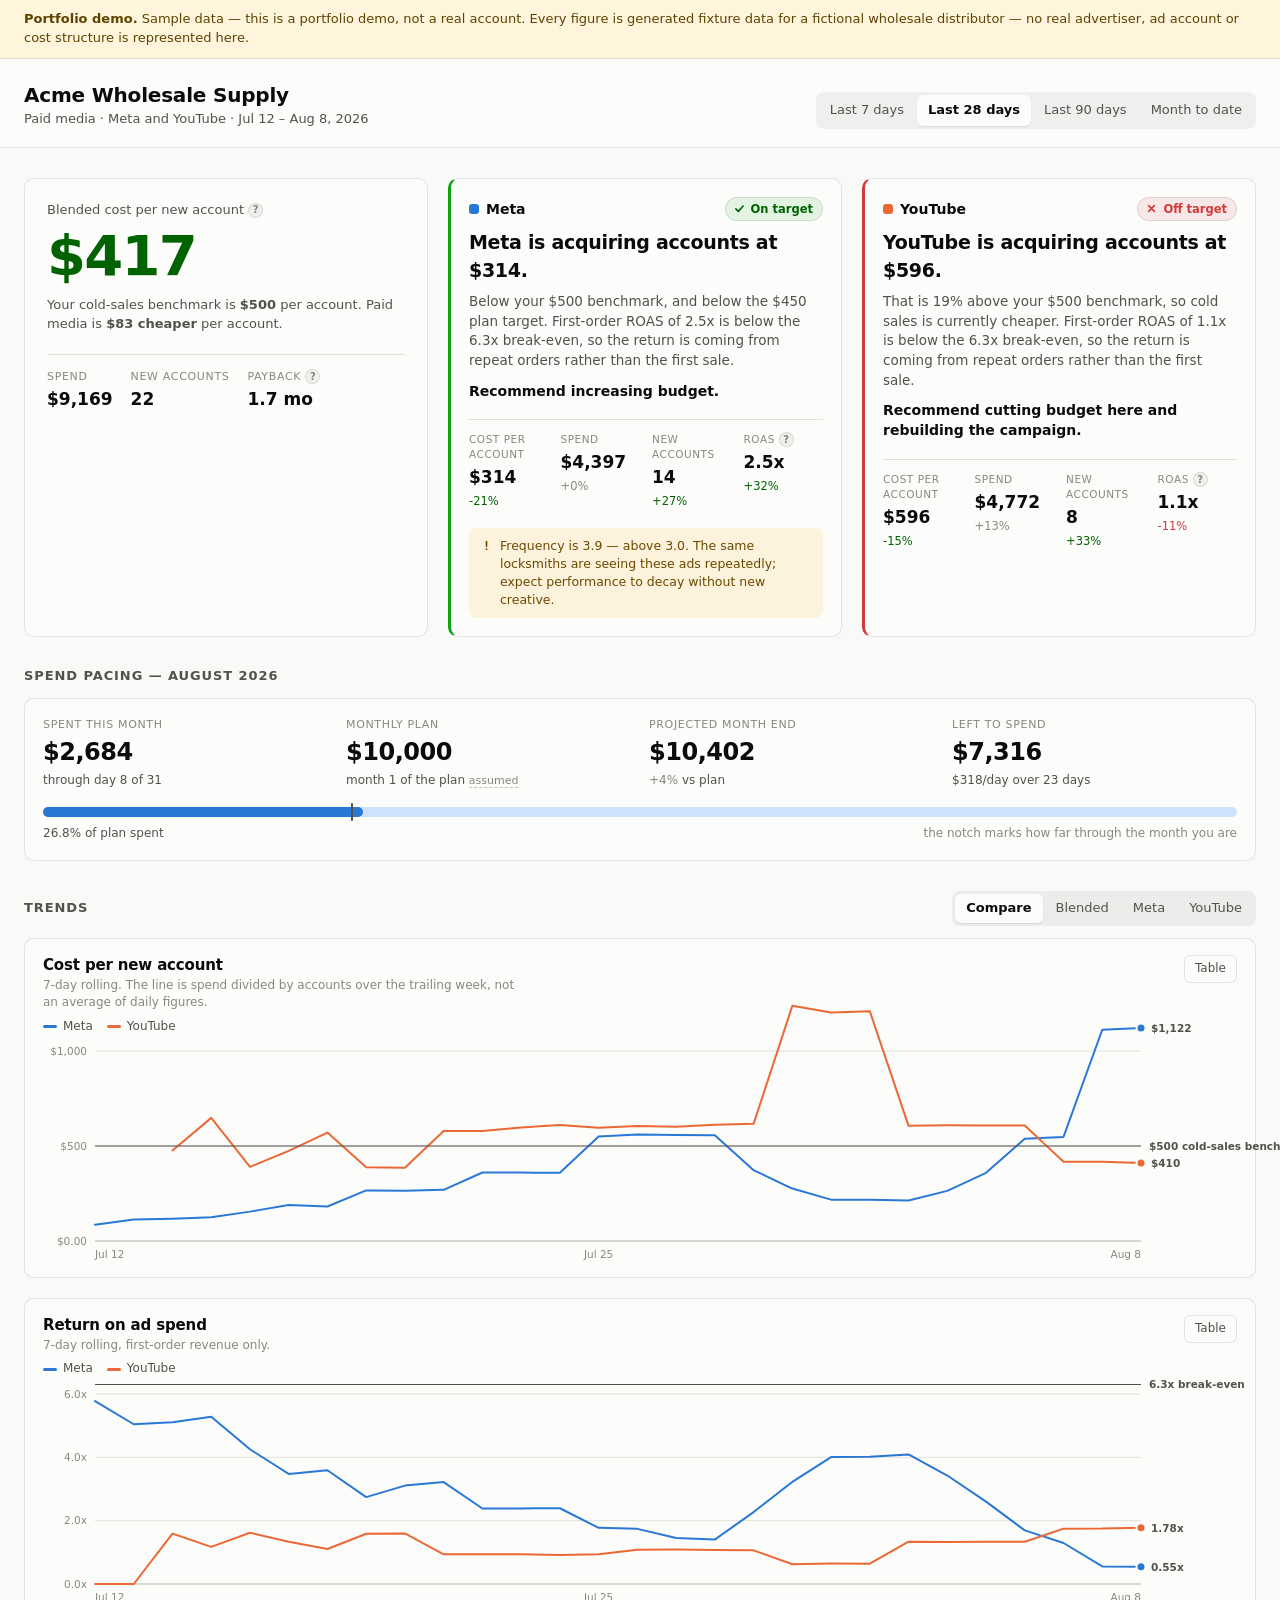
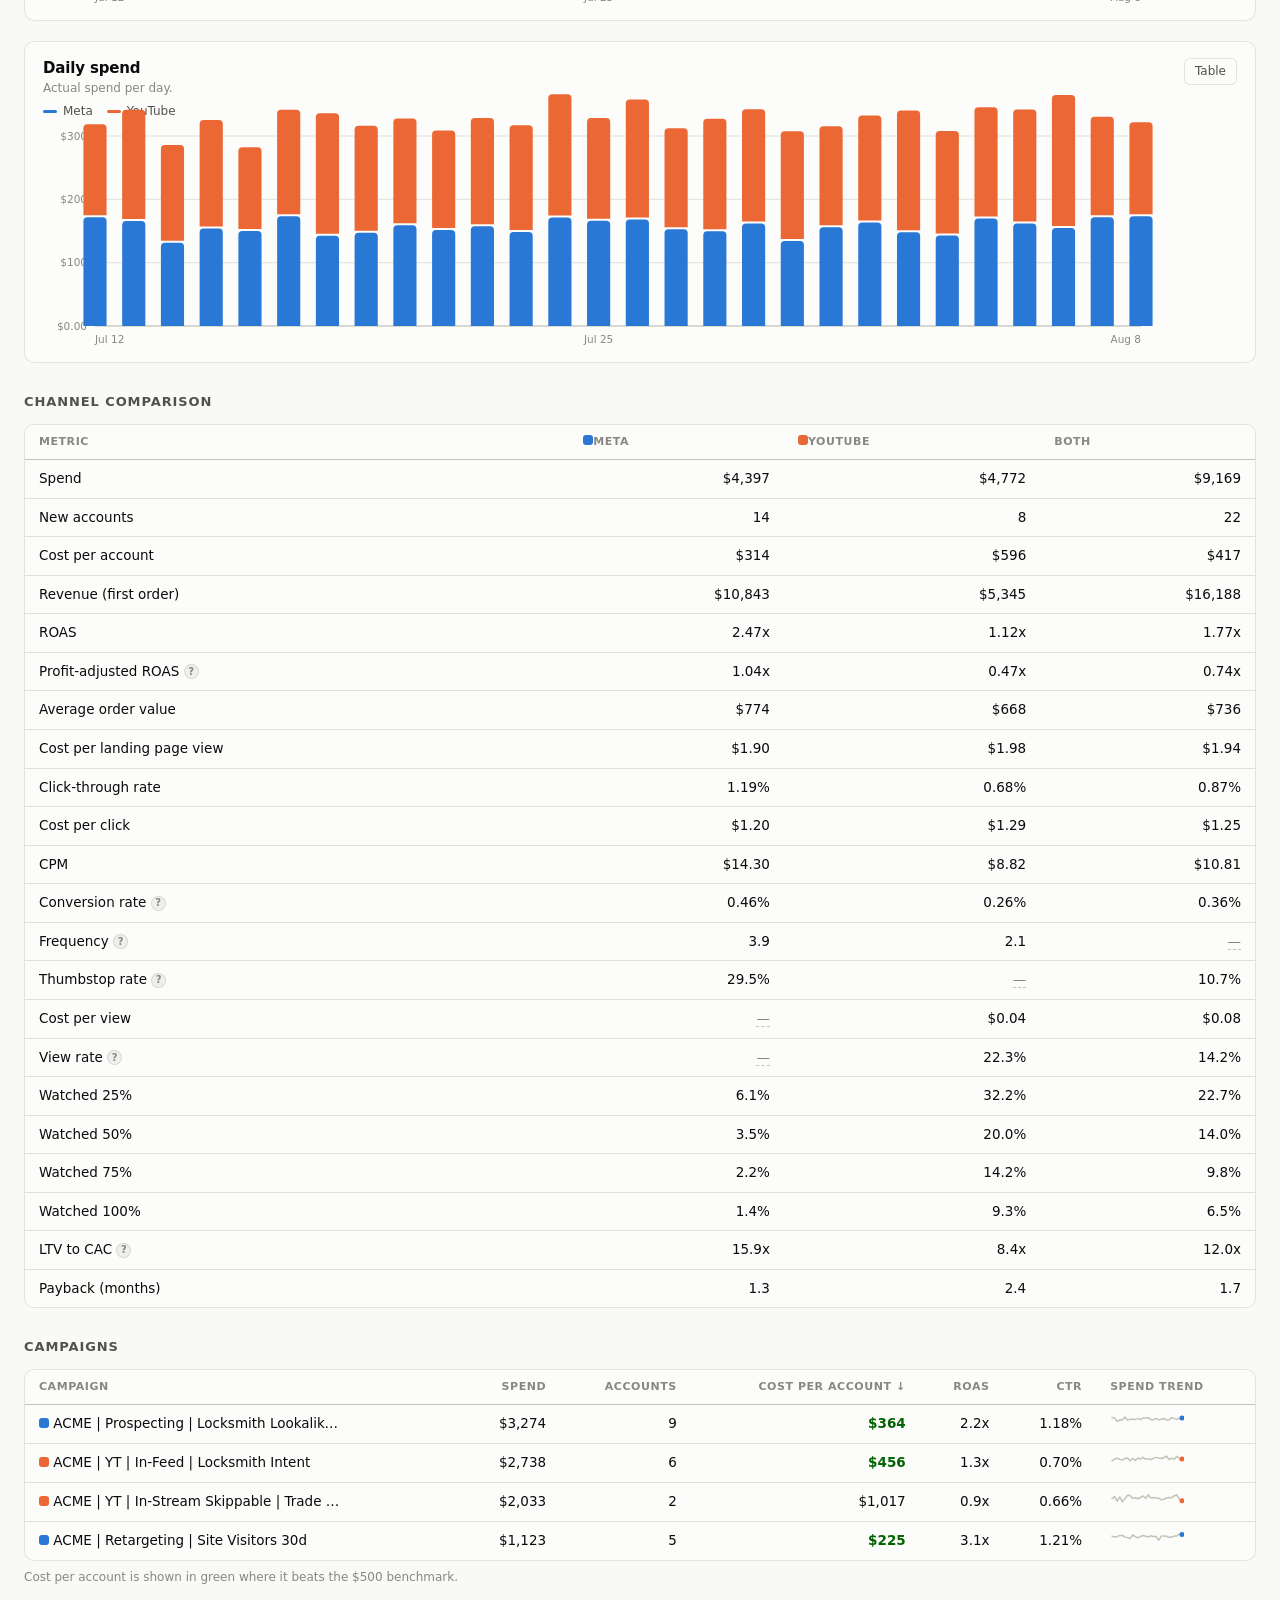
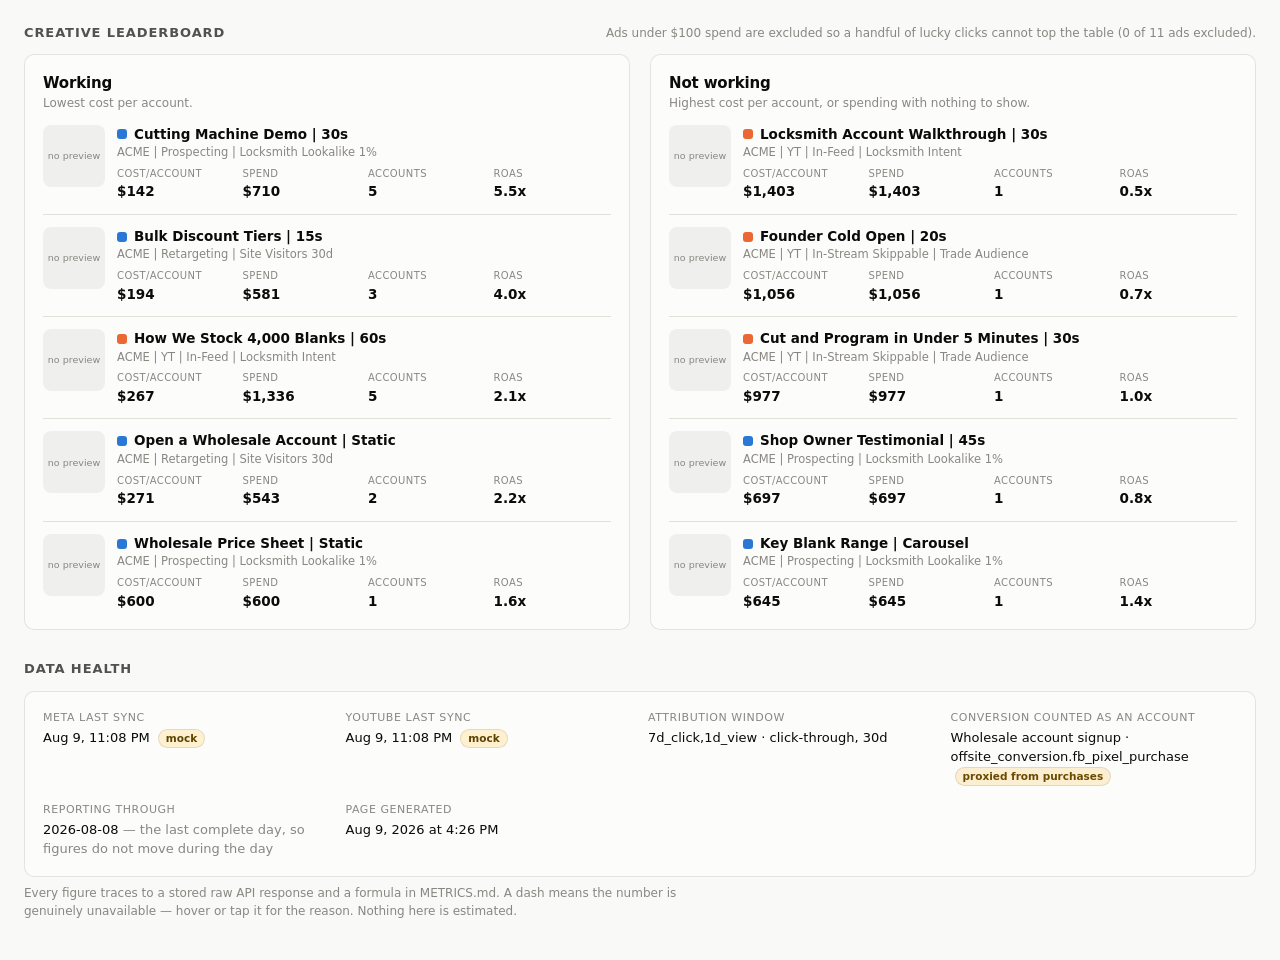
==== commit 59b83f09: "Add one-command demo publishing with a sanitising safety gate scripts/publish_demo.sh re-exports the" ====
--- a/docs/index.html
+++ b/docs/index.html
@@ -834,7 +834,7 @@
       </div>
       <div class="health-item">
         <dt>Page generated</dt>
-        <dd>Aug 9, 2026 at 4:08 PM</dd>
+        <dd>Aug 9, 2026 at 4:26 PM</dd>
       </div>
     </dl>
   </div>
@@ -846,7 +846,7 @@
 
 </main>
 
-<script type="application/json" id="view-data">{"generated_at": "Aug 9, 2026 at 4:08 PM", "data_mode": "mock", "client": {"name": "Acme Wholesale Supply", "short": "ACME", "tagline": "Sample data \u2014 this is a portfolio demo, not a real account.", "demo": true}, "range_key": "28d", "ranges": [{"key": "7d", "label": "Last 7 days", "selected": false}, {"key": "28d", "label": "Last 28 days", "selected": true}, {"key": "90d", "label": "Last 90 days", "selected": false}, {"key": "mtd", "label": "Month to date", "selected": false}], "window": {"start": "2026-07-12", "end": "2026-08-08", "label": "Last 28 days", "days": 28, "pretty": "Jul 12 \u2013 Aug 8, 2026"}, "prior_window": {"pretty": "Jun 14 \u2013 Jul 11"}, "channels": [{"key": "meta", "label": "Meta", "detail": "Facebook + Instagram", "is_blended": false, "metrics": {"spend": {"value": 4396.94, "reason": null}, "impressions": {"value": 307553.0, "reason": null}, "clicks": {"value": 3657.0, "reason": null}, "conversions": {"value": 14.0, "reason": null}, "revenue": {"value": 10842.749999999998, "reason": null}, "cac": {"value": 314.0671428571428, "reason": null}, "roas": {"value": 2.4659763380896713, "reason": null}, "profit_roas": {"value": 1.0357100619976618, "reason": null}, "cpm": {"value": 14.296527752940142, "reason": null}, "cpc": {"value": 1.2023352474706042, "reason": null}, "ctr": {"value": 0.011890633484310022, "reason": null}, "cvr": {"value": 0.004596191726854892, "reason": null}, "aov": {"value": 774.4821428571428, "reason": null}, "cost_per_lpv": {"value": 1.9026135871916918, "reason": null}, "cpv": {"value": null, "reason": "This channel does not report video views."}, "view_rate": {"value": null, "reason": "This channel does not report video views."}, "vtr_25": {"value": 0.06061719443478035, "reason": null}, "vtr_50": {"value": 0.03503136044844303, "reason": null}, "vtr_75": {"value": 0.022292092744990295, "reason": null}, "vtr_100": {"value": 0.014413775837010206, "reason": null}, "thumbstop": {"value": 0.29546777303424127, "reason": null}, "frequency": {"value": 3.8549171492316563, "reason": null}, "payback_months": {"value": 1.2562685714285713, "reason": null}, "ltv_to_cac": {"value": 15.920162658576194, "reason": null}, "_conversion_source": {"value": null, "reason": "purchase_proxy"}}, "deltas": {"cac": {"value": -0.21125950694199638, "reason": null}, "roas": {"value": 0.32094253645064186, "reason": null}, "spend": {"value": 0.0038515366192773326, "reason": null}, "conversions": {"value": 0.2727272727272727, "reason": null}}, "verdict": {"state": "good", "headline": "Meta is acquiring accounts at $314.", "detail": "Below your $500 benchmark, and below the $450 plan target. First-order ROAS of 2.5x is below the 6.3x break-even, so the return is coming from repeat orders rather than the first sale.", "recommendation": "Recommend increasing budget."}, "frequency_flag": true, "series": [{"date": "2026-07-12", "spend": 171.77999999999997, "conversions": 2.0, "revenue": 991.99, "cac": {"value": 85.88999999999999, "reason": null}, "roas": {"value": 5.774770054721156, "reason": null}, "cac_daily": {"value": 85.88999999999999, "reason": null}}, {"date": "2026-07-13", "spend": 165.93, "conversions": 1.0, "revenue": 711.52, "cac": {"value": 112.57, "reason": null}, "roas": {"value": 5.044298362500371, "reason": null}, "cac_daily": {"value": 165.93, "reason": null}}, {"date": "2026-07-14", "spend": 131.32000000000002, "conversions": 1.0, "revenue": 693.32, "cac": {"value": 117.2575, "reason": null}, "roas": {"value": 5.110184849583183, "reason": null}, "cac_daily": {"value": 131.32000000000002, "reason": null}}, {"date": "2026-07-15", "spend": 153.92000000000002, "conversions": 1.0, "revenue": 892.61, "cac": {"value": 124.59, "reason": null}, "roas": {"value": 5.2804237900313025, "reason": null}, "cac_daily": {"value": 153.92000000000002, "reason": null}}, {"date": "2026-07-16", "spend": 150.14, "conversions": 0.0, "revenue": 0.0, "cac": {"value": 154.618, "reason": null}, "roas": {"value": 4.254925041068957, "reason": null}, "cac_daily": {"value": null, "reason": "No accounts acquired in this period, so cost per account cannot be calculated. Spend to date is shown instead."}}, {"date": "2026-07-17", "spend": 173.45000000000002, "conversions": 0.0, "revenue": 0.0, "cac": {"value": 189.30800000000002, "reason": null}, "roas": {"value": 3.4752255583493565, "reason": null}, "cac_daily": {"value": null, "reason": "No accounts acquired in this period, so cost per account cannot be calculated. Spend to date is shown instead."}}, {"date": "2026-07-18", "spend": 142.63, "conversions": 1.0, "revenue": 624.55, "cac": {"value": 181.52833333333334, "reason": null}, "roas": {"value": 3.5935528888970496, "reason": null}, "cac_daily": {"value": 142.63, "reason": null}}, {"date": "2026-07-19", "spend": 147.21, "conversions": 0.0, "revenue": 0.0, "cac": {"value": 266.15, "reason": null}, "roas": {"value": 2.7446928423821157, "reason": null}, "cac_daily": {"value": null, "reason": "No accounts acquired in this period, so cost per account cannot be calculated. Spend to date is shown instead."}}, {"date": "2026-07-20", "spend": 158.92, "conversions": 1.0, "revenue": 1075.4, "cac": {"value": 264.39750000000004, "reason": null}, "roas": {"value": 3.106950708686731, "reason": null}, "cac_daily": {"value": 158.92, "reason": null}}, {"date": "2026-07-21", "spend": 151.57999999999998, "conversions": 1.0, "revenue": 877.54, "cac": {"value": 269.4625, "reason": null}, "roas": {"value": 3.2194646750475484, "reason": null}, "cac_daily": {"value": 151.57999999999998, "reason": null}}, {"date": "2026-07-22", "spend": 157.44, "conversions": 0.0, "revenue": 0.0, "cac": {"value": 360.4566666666667, "reason": null}, "roas": {"value": 2.383541248601311, "reason": null}, "cac_daily": {"value": null, "reason": "No accounts acquired in this period, so cost per account cannot be calculated. Spend to date is shown instead."}}, {"date": "2026-07-23", "spend": 148.48, "conversions": 0.0, "revenue": 0.0, "cac": {"value": 359.90333333333336, "reason": null}, "roas": {"value": 2.3872058237860165, "reason": null}, "cac_daily": {"value": null, "reason": "No accounts acquired in this period, so cost per account cannot be calculated. Spend to date is shown instead."}}, {"date": "2026-07-24", "spend": 171.11999999999998, "conversions": 0.0, "revenue": 0.0, "cac": {"value": 359.1266666666666, "reason": null}, "roas": {"value": 2.392368523640684, "reason": null}, "cac_daily": {"value": null, "reason": "No accounts acquired in this period, so cost per account cannot be calculated. Spend to date is shown instead."}}, {"date": "2026-07-25", "spend": 165.99999999999997, "conversions": 0.0, "revenue": 0.0, "cac": {"value": 550.375, "reason": null}, "roas": {"value": 1.7741903247785602, "reason": null}, "cac_daily": {"value": null, "reason": "No accounts acquired in this period, so cost per account cannot be calculated. Spend to date is shown instead."}}, {"date": "2026-07-26", "spend": 167.97, "conversions": 0.0, "revenue": 0.0, "cac": {"value": 560.755, "reason": null}, "roas": {"value": 1.7413487173542814, "reason": null}, "cac_daily": {"value": null, "reason": "No accounts acquired in this period, so cost per account cannot be calculated. Spend to date is shown instead."}}, {"date": "2026-07-27", "spend": 152.64, "conversions": 1.0, "revenue": 744.02, "cac": {"value": 557.615, "reason": null}, "roas": {"value": 1.4540139702124224, "reason": null}, "cac_daily": {"value": 152.64, "reason": null}}, {"date": "2026-07-28", "spend": 149.5, "conversions": 1.0, "revenue": 817.98, "cac": {"value": 556.575, "reason": null}, "roas": {"value": 1.4032250819745766, "reason": null}, "cac_daily": {"value": 149.5, "reason": null}}, {"date": "2026-07-29", "spend": 162.0, "conversions": 1.0, "revenue": 976.77, "cac": {"value": 372.57, "reason": null}, "roas": {"value": 2.2714031367707186, "reason": null}, "cac_daily": {"value": 162.0, "reason": null}}, {"date": "2026-07-30", "spend": 134.28, "conversions": 1.0, "revenue": 1018.38, "cac": {"value": 275.8775, "reason": null}, "roas": {"value": 3.2234868737030022, "reason": null}, "cac_daily": {"value": 134.28, "reason": null}}, {"date": "2026-07-31", "spend": 155.86, "conversions": 1.0, "revenue": 803.57, "cac": {"value": 217.65, "reason": null}, "roas": {"value": 4.0070939581897544, "reason": null}, "cac_daily": {"value": 155.86, "reason": null}}, {"date": "2026-08-01", "spend": 163.25, "conversions": 0.0, "revenue": 0.0, "cac": {"value": 217.1, "reason": null}, "roas": {"value": 4.017245508982036, "reason": null}, "cac_daily": {"value": null, "reason": "No accounts acquired in this period, so cost per account cannot be calculated. Spend to date is shown instead."}}, {"date": "2026-08-02", "spend": 147.89999999999998, "conversions": 0.0, "revenue": 0.0, "cac": {"value": 213.08599999999996, "reason": null}, "roas": {"value": 4.092920229390951, "reason": null}, "cac_daily": {"value": null, "reason": "No accounts acquired in this period, so cost per account cannot be calculated. Spend to date is shown instead."}}, {"date": "2026-08-03", "spend": 142.84, "conversions": 0.0, "revenue": 0.0, "cac": {"value": 263.90749999999997, "reason": null}, "roas": {"value": 3.4261057378058606, "reason": null}, "cac_daily": {"value": null, "reason": "No accounts acquired in this period, so cost per account cannot be calculated. Spend to date is shown instead."}}, {"date": "2026-08-04", "spend": 169.58999999999997, "conversions": 0.0, "revenue": 0.0, "cac": {"value": 358.5733333333333, "reason": null}, "roas": {"value": 2.6017179191611204, "reason": null}, "cac_daily": {"value": null, "reason": "No accounts acquired in this period, so cost per account cannot be calculated. Spend to date is shown instead."}}, {"date": "2026-08-05", "spend": 161.66, "conversions": 0.0, "revenue": 0.0, "cac": {"value": 537.69, "reason": null}, "roas": {"value": 1.6942383157581504, "reason": null}, "cac_daily": {"value": null, "reason": "No accounts acquired in this period, so cost per account cannot be calculated. Spend to date is shown instead."}}, {"date": "2026-08-06", "spend": 154.54999999999998, "conversions": 1.0, "revenue": 615.1, "cac": {"value": 547.825, "reason": null}, "roas": {"value": 1.2948204262310044, "reason": null}, "cac_daily": {"value": 154.54999999999998, "reason": null}}, {"date": "2026-08-07", "spend": 171.87, "conversions": 0.0, "revenue": 0.0, "cac": {"value": 1111.6599999999999, "reason": null}, "roas": {"value": 0.5533166615691849, "reason": null}, "cac_daily": {"value": null, "reason": "No accounts acquired in this period, so cost per account cannot be calculated. Spend to date is shown instead."}}, {"date": "2026-08-08", "spend": 173.11, "conversions": 0.0, "revenue": 0.0, "cac": {"value": 1121.52, "reason": null}, "roas": {"value": 0.5484521007204508, "reason": null}, "cac_daily": {"value": null, "reason": "No accounts acquired in this period, so cost per account cannot be calculated. Spend to date is shown instead."}}], "row_count": 196}, {"key": "youtube", "label": "YouTube", "detail": "Google Ads video campaigns", "is_blended": false, "metrics": {"spend": {"value": 4771.87, "reason": null}, "impressions": {"value": 540907.0, "reason": null}, "clicks": {"value": 3688.0, "reason": null}, "conversions": {"value": 8.0, "reason": null}, "revenue": {"value": 5345.46, "reason": null}, "cac": {"value": 596.48375, "reason": null}, "roas": {"value": 1.120202352536846, "reason": null}, "profit_roas": {"value": 0.47048498806547534, "reason": null}, "cpm": {"value": 8.821978639581296, "reason": null}, "cpc": {"value": 1.2938909978308026, "reason": null}, "ctr": {"value": 0.006818177616484904, "reason": null}, "cvr": {"value": 0.002561639449247518, "reason": null}, "aov": {"value": 668.1825, "reason": null}, "cost_per_lpv": {"value": 1.9775673435557397, "reason": null}, "cpv": {"value": 0.039507467876539935, "reason": null}, "view_rate": {"value": 0.22329901443316505, "reason": null}, "vtr_25": {"value": 0.32226611968416013, "reason": null}, "vtr_50": {"value": 0.1997053097852311, "reason": null}, "vtr_75": {"value": 0.14170088388576965, "reason": null}, "vtr_100": {"value": 0.09335061295194923, "reason": null}, "thumbstop": {"value": null, "reason": "Thumbstop rate is a Meta metric; not reported here."}, "frequency": {"value": 2.127210162026113, "reason": null}, "payback_months": {"value": 2.385935, "reason": null}, "ltv_to_cac": {"value": 8.382458030080452, "reason": null}, "_conversion_source": {"value": null, "reason": "purchase_proxy"}}, "deltas": {"cac": {"value": -0.15308886064986074, "reason": null}, "roas": {"value": -0.10557243748816138, "reason": null}, "spend": {"value": 0.1292148524668524, "reason": null}, "conversions": {"value": 0.3333333333333333, "reason": null}}, "verdict": {"state": "critical", "headline": "YouTube is acquiring accounts at $596.", "detail": "That is 19% above your $500 benchmark, so cold sales is currently cheaper. First-order ROAS of 1.1x is below the 6.3x break-even, so the return is coming from repeat orders rather than the first sale.", "recommendation": "Recommend cutting budget here and rebuilding the campaign."}, "frequency_flag": false, "series": [{"date": "2026-07-12", "spend": 146.88, "conversions": 0.0, "revenue": 0.0, "cac": {"value": null, "reason": "No accounts acquired in this period, so cost per account cannot be calculated. Spend to date is shown instead."}, "roas": {"value": 0.0, "reason": null}, "cac_daily": {"value": null, "reason": "No accounts acquired in this period, so cost per account cannot be calculated. Spend to date is shown instead."}}, {"date": "2026-07-13", "spend": 175.52, "conversions": 0.0, "revenue": 0.0, "cac": {"value": null, "reason": "No accounts acquired in this period, so cost per account cannot be calculated. Spend to date is shown instead."}, "roas": {"value": 0.0, "reason": null}, "cac_daily": {"value": null, "reason": "No accounts acquired in this period, so cost per account cannot be calculated. Spend to date is shown instead."}}, {"date": "2026-07-14", "spend": 154.47, "conversions": 1.0, "revenue": 758.74, "cac": {"value": 476.87, "reason": null}, "roas": {"value": 1.591083523811521, "reason": null}, "cac_daily": {"value": 154.47, "reason": null}}, {"date": "2026-07-15", "spend": 171.22000000000003, "conversions": 0.0, "revenue": 0.0, "cac": {"value": 648.09, "reason": null}, "roas": {"value": 1.1707324599978397, "reason": null}, "cac_daily": {"value": null, "reason": "No accounts acquired in this period, so cost per account cannot be calculated. Spend to date is shown instead."}}, {"date": "2026-07-16", "spend": 131.96, "conversions": 1.0, "revenue": 503.49, "cac": {"value": 390.02500000000003, "reason": null}, "roas": {"value": 1.6181398628293058, "reason": null}, "cac_daily": {"value": 131.96, "reason": null}}, {"date": "2026-07-17", "spend": 167.95, "conversions": 0.0, "revenue": 0.0, "cac": {"value": 474.0, "reason": null}, "roas": {"value": 1.3314662447257384, "reason": null}, "cac_daily": {"value": null, "reason": "No accounts acquired in this period, so cost per account cannot be calculated. Spend to date is shown instead."}}, {"date": "2026-07-18", "spend": 193.12, "conversions": 0.0, "revenue": 0.0, "cac": {"value": 570.56, "reason": null}, "roas": {"value": 1.1061325715086934, "reason": null}, "cac_daily": {"value": null, "reason": "No accounts acquired in this period, so cost per account cannot be calculated. Spend to date is shown instead."}}, {"date": "2026-07-19", "spend": 168.82999999999998, "conversions": 1.0, "revenue": 584.35, "cac": {"value": 387.69000000000005, "reason": null}, "roas": {"value": 1.5876774398789408, "reason": null}, "cac_daily": {"value": 168.82999999999998, "reason": null}}, {"date": "2026-07-20", "spend": 168.76, "conversions": 0.0, "revenue": 0.0, "cac": {"value": 385.4366666666667, "reason": null}, "roas": {"value": 1.5969592929231777, "reason": null}, "cac_daily": {"value": null, "reason": "No accounts acquired in this period, so cost per account cannot be calculated. Spend to date is shown instead."}}, {"date": "2026-07-21", "spend": 156.91, "conversions": 0.0, "revenue": 0.0, "cac": {"value": 579.375, "reason": null}, "roas": {"value": 0.938804746494067, "reason": null}, "cac_daily": {"value": null, "reason": "No accounts acquired in this period, so cost per account cannot be calculated. Spend to date is shown instead."}}, {"date": "2026-07-22", "spend": 170.79000000000002, "conversions": 0.0, "revenue": 0.0, "cac": {"value": 579.16, "reason": null}, "roas": {"value": 0.9391532564403621, "reason": null}, "cac_daily": {"value": null, "reason": "No accounts acquired in this period, so cost per account cannot be calculated. Spend to date is shown instead."}}, {"date": "2026-07-23", "spend": 168.65, "conversions": 1.0, "revenue": 535.6, "cac": {"value": 597.505, "reason": null}, "roas": {"value": 0.93718881013548, "reason": null}, "cac_daily": {"value": 168.65, "reason": null}}, {"date": "2026-07-24", "spend": 194.76, "conversions": 0.0, "revenue": 0.0, "cac": {"value": 610.9100000000001, "reason": null}, "roas": {"value": 0.916624380023244, "reason": null}, "cac_daily": {"value": null, "reason": "No accounts acquired in this period, so cost per account cannot be calculated. Spend to date is shown instead."}}, {"date": "2026-07-25", "spend": 162.23000000000002, "conversions": 0.0, "revenue": 0.0, "cac": {"value": 595.4649999999999, "reason": null}, "roas": {"value": 0.9403995197030893, "reason": null}, "cac_daily": {"value": null, "reason": "No accounts acquired in this period, so cost per account cannot be calculated. Spend to date is shown instead."}}, {"date": "2026-07-26", "spend": 189.53999999999996, "conversions": 1.0, "revenue": 774.28, "cac": {"value": 605.8199999999999, "reason": null}, "roas": {"value": 1.0810801888349677, "reason": null}, "cac_daily": {"value": 189.53999999999996, "reason": null}}, {"date": "2026-07-27", "spend": 159.6, "conversions": 0.0, "revenue": 0.0, "cac": {"value": 601.24, "reason": null}, "roas": {"value": 1.089315414809394, "reason": null}, "cac_daily": {"value": null, "reason": "No accounts acquired in this period, so cost per account cannot be calculated. Spend to date is shown instead."}}, {"date": "2026-07-28", "spend": 177.93, "conversions": 0.0, "revenue": 0.0, "cac": {"value": 611.75, "reason": null}, "roas": {"value": 1.0706007355946057, "reason": null}, "cac_daily": {"value": null, "reason": "No accounts acquired in this period, so cost per account cannot be calculated. Spend to date is shown instead."}}, {"date": "2026-07-29", "spend": 180.29, "conversions": 0.0, "revenue": 0.0, "cac": {"value": 616.5, "reason": null}, "roas": {"value": 1.0623519870235199, "reason": null}, "cac_daily": {"value": null, "reason": "No accounts acquired in this period, so cost per account cannot be calculated. Spend to date is shown instead."}}, {"date": "2026-07-30", "spend": 173.28, "conversions": 0.0, "revenue": 0.0, "cac": {"value": 1237.6299999999999, "reason": null}, "roas": {"value": 0.625615086899962, "reason": null}, "cac_daily": {"value": null, "reason": "No accounts acquired in this period, so cost per account cannot be calculated. Spend to date is shown instead."}}, {"date": "2026-07-31", "spend": 159.56, "conversions": 0.0, "revenue": 0.0, "cac": {"value": 1202.4299999999998, "reason": null}, "roas": {"value": 0.6439293763462323, "reason": null}, "cac_daily": {"value": null, "reason": "No accounts acquired in this period, so cost per account cannot be calculated. Spend to date is shown instead."}}, {"date": "2026-08-01", "spend": 169.11, "conversions": 0.0, "revenue": 0.0, "cac": {"value": 1209.31, "reason": null}, "roas": {"value": 0.6402659367738628, "reason": null}, "cac_daily": {"value": null, "reason": "No accounts acquired in this period, so cost per account cannot be calculated. Spend to date is shown instead."}}, {"date": "2026-08-02", "spend": 192.47, "conversions": 2.0, "revenue": 1619.54, "cac": {"value": 606.1199999999999, "reason": null}, "roas": {"value": 1.335989573021844, "reason": null}, "cac_daily": {"value": 96.235, "reason": null}}, {"date": "2026-08-03", "spend": 165.06, "conversions": 0.0, "revenue": 0.0, "cac": {"value": 608.8499999999999, "reason": null}, "roas": {"value": 1.3299991787796668, "reason": null}, "cac_daily": {"value": null, "reason": "No accounts acquired in this period, so cost per account cannot be calculated. Spend to date is shown instead."}}, {"date": "2026-08-04", "spend": 175.7, "conversions": 0.0, "revenue": 0.0, "cac": {"value": 607.735, "reason": null}, "roas": {"value": 1.332439303314767, "reason": null}, "cac_daily": {"value": null, "reason": "No accounts acquired in this period, so cost per account cannot be calculated. Spend to date is shown instead."}}, {"date": "2026-08-05", "spend": 180.18999999999997, "conversions": 0.0, "revenue": 0.0, "cac": {"value": 607.6850000000001, "reason": null}, "roas": {"value": 1.3325489357150495, "reason": null}, "cac_daily": {"value": null, "reason": "No accounts acquired in this period, so cost per account cannot be calculated. Spend to date is shown instead."}}, {"date": "2026-08-06", "spend": 210.01999999999998, "conversions": 1.0, "revenue": 569.46, "cac": {"value": 417.37000000000006, "reason": null}, "roas": {"value": 1.7482489557626724, "reason": null}, "cac_daily": {"value": 210.01999999999998, "reason": null}}, {"date": "2026-08-07", "spend": 158.4, "conversions": 0.0, "revenue": 0.0, "cac": {"value": 416.9833333333334, "reason": null}, "roas": {"value": 1.7498700987249687, "reason": null}, "cac_daily": {"value": null, "reason": "No accounts acquired in this period, so cost per account cannot be calculated. Spend to date is shown instead."}}, {"date": "2026-08-08", "spend": 148.67000000000002, "conversions": 0.0, "revenue": 0.0, "cac": {"value": 410.17, "reason": null}, "roas": {"value": 1.7789371886453584, "reason": null}, "cac_daily": {"value": null, "reason": "No accounts acquired in this period, so cost per account cannot be calculated. Spend to date is shown instead."}}], "row_count": 112}], "blended": {"key": "blended", "label": "Both channels", "detail": "Meta + YouTube", "is_blended": true, "metrics": {"spend": {"value": 9168.810000000003, "reason": null}, "impressions": {"value": 848460.0, "reason": null}, "clicks": {"value": 7345.0, "reason": null}, "conversions": {"value": 22.0, "reason": null}, "revenue": {"value": 16188.210000000003, "reason": null}, "cac": {"value": 416.76409090909107, "reason": null}, "roas": {"value": 1.7655737222169505, "reason": null}, "profit_roas": {"value": 0.7415409633311192, "reason": null}, "cpm": {"value": 10.806413973552086, "reason": null}, "cpc": {"value": 1.2483063308373048, "reason": null}, "ctr": {"value": 0.008656860665205195, "reason": null}, "cvr": {"value": 0.003566218187712757, "reason": null}, "aov": {"value": 735.8277272727274, "reason": null}, "cost_per_lpv": {"value": 1.9408996613039804, "reason": null}, "cpv": {"value": 0.07591079944363495, "reason": null}, "view_rate": {"value": 0.14235674044739882, "reason": null}, "vtr_25": {"value": 0.22742262451971806, "reason": null}, "vtr_50": {"value": 0.1400136718289607, "reason": null}, "vtr_75": {"value": 0.09841713221601489, "reason": null}, "vtr_100": {"value": 0.06473728873488438, "reason": null}, "thumbstop": {"value": 0.10710227942389741, "reason": null}, "frequency": {"value": null, "reason": "Reach cannot be added across platforms \u2014 the same locksmith may see both, and neither API reports the overlap. Frequency is shown per channel instead."}, "payback_months": {"value": 1.6670563636363642, "reason": null}, "ltv_to_cac": {"value": 11.997194837716123, "reason": null}, "_conversion_source": {"value": null, "reason": "purchase_proxy"}}, "deltas": {"cac": {"value": -0.1767288086714288, "reason": null}, "roas": {"value": 0.12806609480368406, "reason": null}, "spend": {"value": 0.06540977701344512, "reason": null}, "conversions": {"value": 0.29411764705882354, "reason": null}}, "verdict": {"state": "good", "headline": "Both channels is acquiring accounts at $417.", "detail": "Below your $500 benchmark, and below the $450 plan target. First-order ROAS of 1.8x is below the 6.3x break-even, so the return is coming from repeat orders rather than the first sale.", "recommendation": "Recommend increasing budget."}, "frequency_flag": false, "series": [{"date": "2026-07-12", "spend": 318.66, "conversions": 2.0, "revenue": 991.99, "cac": {"value": 159.33, "reason": null}, "roas": {"value": 3.1130044561601706, "reason": null}, "cac_daily": {"value": 159.33, "reason": null}}, {"date": "2026-07-13", "spend": 341.45000000000005, "conversions": 1.0, "revenue": 711.52, "cac": {"value": 220.03666666666672, "reason": null}, "roas": {"value": 2.5806456499674293, "reason": null}, "cac_daily": {"value": 341.45000000000005, "reason": null}}, {"date": "2026-07-14", "spend": 285.78999999999996, "conversions": 2.0, "revenue": 1452.06, "cac": {"value": 189.18, "reason": null}, "roas": {"value": 3.3360503224442324, "reason": null}, "cac_daily": {"value": 142.89499999999998, "reason": null}}, {"date": "2026-07-15", "spend": 325.14, "conversions": 1.0, "revenue": 892.61, "cac": {"value": 211.84, "reason": null}, "roas": {"value": 3.1849351711983886, "reason": null}, "cac_daily": {"value": 325.14, "reason": null}}, {"date": "2026-07-16", "spend": 282.09999999999997, "conversions": 1.0, "revenue": 503.49, "cac": {"value": 221.87714285714284, "reason": null}, "roas": {"value": 2.9306244124805234, "reason": null}, "cac_daily": {"value": 282.09999999999997, "reason": null}}, {"date": "2026-07-17", "spend": 341.40000000000003, "conversions": 0.0, "revenue": 0.0, "cac": {"value": 270.6485714285714, "reason": null}, "roas": {"value": 2.4025198728979067, "reason": null}, "cac_daily": {"value": null, "reason": "No accounts acquired in this period, so cost per account cannot be calculated. Spend to date is shown instead."}}, {"date": "2026-07-18", "spend": 335.75, "conversions": 1.0, "revenue": 624.55, "cac": {"value": 278.78625, "reason": null}, "roas": {"value": 2.32087307031821, "reason": null}, "cac_daily": {"value": 335.75, "reason": null}}, {"date": "2026-07-19", "spend": 316.03999999999996, "conversions": 1.0, "revenue": 584.35, "cac": {"value": 318.23857142857145, "reason": null}, "roas": {"value": 2.140613286528077, "reason": null}, "cac_daily": {"value": 316.03999999999996, "reason": null}}, {"date": "2026-07-20", "spend": 327.67999999999995, "conversions": 1.0, "revenue": 1075.4, "cac": {"value": 316.2714285714286, "reason": null}, "roas": {"value": 2.3182889922760737, "reason": null}, "cac_daily": {"value": 327.67999999999995, "reason": null}}, {"date": "2026-07-21", "spend": 308.49, "conversions": 1.0, "revenue": 877.54, "cac": {"value": 372.7666666666667, "reason": null}, "roas": {"value": 2.0378878655101493, "reason": null}, "cac_daily": {"value": 308.49, "reason": null}}, {"date": "2026-07-22", "spend": 328.22999999999996, "conversions": 0.0, "revenue": 0.0, "cac": {"value": 447.93799999999993, "reason": null}, "roas": {"value": 1.6365345204023773, "reason": null}, "cac_daily": {"value": null, "reason": "No accounts acquired in this period, so cost per account cannot be calculated. Spend to date is shown instead."}}, {"date": "2026-07-23", "spend": 317.13, "conversions": 1.0, "revenue": 535.6, "cac": {"value": 454.94399999999996, "reason": null}, "roas": {"value": 1.6254484068368855, "reason": null}, "cac_daily": {"value": 317.13, "reason": null}}, {"date": "2026-07-24", "spend": 365.88, "conversions": 0.0, "revenue": 0.0, "cac": {"value": 459.84000000000003, "reason": null}, "roas": {"value": 1.6081419624217117, "reason": null}, "cac_daily": {"value": null, "reason": "No accounts acquired in this period, so cost per account cannot be calculated. Spend to date is shown instead."}}, {"date": "2026-07-25", "spend": 328.22999999999996, "conversions": 0.0, "revenue": 0.0, "cac": {"value": 572.92, "reason": null}, "roas": {"value": 1.3408896530056553, "reason": null}, "cac_daily": {"value": null, "reason": "No accounts acquired in this period, so cost per account cannot be calculated. Spend to date is shown instead."}}, {"date": "2026-07-26", "spend": 357.50999999999993, "conversions": 1.0, "revenue": 774.28, "cac": {"value": 583.2874999999999, "reason": null}, "roas": {"value": 1.3984613076741745, "reason": null}, "cac_daily": {"value": 357.50999999999993, "reason": null}}, {"date": "2026-07-27", "spend": 312.24, "conversions": 1.0, "revenue": 744.02, "cac": {"value": 579.4275, "reason": null}, "roas": {"value": 1.2648001691324626, "reason": null}, "cac_daily": {"value": 312.24, "reason": null}}, {"date": "2026-07-28", "spend": 327.42999999999995, "conversions": 1.0, "revenue": 817.98, "cac": {"value": 584.1624999999999, "reason": null}, "roas": {"value": 1.2290586951404792, "reason": null}, "cac_daily": {"value": 327.42999999999995, "reason": null}}, {"date": "2026-07-29", "spend": 342.28999999999996, "conversions": 1.0, "revenue": 976.77, "cac": {"value": 470.142, "reason": null}, "roas": {"value": 1.6372287521642397, "reason": null}, "cac_daily": {"value": 342.28999999999996, "reason": null}}, {"date": "2026-07-30", "spend": 307.56, "conversions": 1.0, "revenue": 1018.38, "cac": {"value": 468.22799999999995, "reason": null}, "roas": {"value": 1.8501371126886899, "reason": null}, "cac_daily": {"value": 307.56, "reason": null}}, {"date": "2026-07-31", "spend": 315.42, "conversions": 1.0, "revenue": 803.57, "cac": {"value": 381.78, "reason": null}, "roas": {"value": 2.2416924232105746, "reason": null}, "cac_daily": {"value": 315.42, "reason": null}}, {"date": "2026-08-01", "spend": 332.36, "conversions": 0.0, "revenue": 0.0, "cac": {"value": 382.4683333333333, "reason": null}, "roas": {"value": 2.2376580196181814, "reason": null}, "cac_daily": {"value": null, "reason": "No accounts acquired in this period, so cost per account cannot be calculated. Spend to date is shown instead."}}, {"date": "2026-08-02", "spend": 340.37, "conversions": 2.0, "revenue": 1619.54, "cac": {"value": 325.38142857142856, "reason": null}, "roas": {"value": 2.625604235907748, "reason": null}, "cac_daily": {"value": 170.185, "reason": null}}, {"date": "2026-08-03", "spend": 307.90000000000003, "conversions": 0.0, "revenue": 0.0, "cac": {"value": 378.8883333333333, "reason": null}, "roas": {"value": 2.3033347556228088, "reason": null}, "cac_daily": {"value": null, "reason": "No accounts acquired in this period, so cost per account cannot be calculated. Spend to date is shown instead."}}, {"date": "2026-08-04", "spend": 345.28999999999996, "conversions": 0.0, "revenue": 0.0, "cac": {"value": 458.238, "reason": null}, "roas": {"value": 1.9283691007729609, "reason": null}, "cac_daily": {"value": null, "reason": "No accounts acquired in this period, so cost per account cannot be calculated. Spend to date is shown instead."}}, {"date": "2026-08-05", "spend": 341.85, "conversions": 0.0, "revenue": 0.0, "cac": {"value": 572.6875, "reason": null}, "roas": {"value": 1.5023420277201789, "reason": null}, "cac_daily": {"value": null, "reason": "No accounts acquired in this period, so cost per account cannot be calculated. Spend to date is shown instead."}}, {"date": "2026-08-06", "spend": 364.56999999999994, "conversions": 2.0, "revenue": 1184.56, "cac": {"value": 469.552, "reason": null}, "roas": {"value": 1.5366434388523527, "reason": null}, "cac_daily": {"value": 182.28499999999997, "reason": null}}, {"date": "2026-08-07", "spend": 330.27, "conversions": 0.0, "revenue": 0.0, "cac": {"value": 590.6524999999999, "reason": null}, "roas": {"value": 1.1868653734640928, "reason": null}, "cac_daily": {"value": null, "reason": "No accounts acquired in this period, so cost per account cannot be calculated. Spend to date is shown instead."}}, {"date": "2026-08-08", "spend": 321.78000000000003, "conversions": 0.0, "revenue": 0.0, "cac": {"value": 588.0074999999999, "reason": null}, "roas": {"value": 1.192204181069119, "reason": null}, "cac_daily": {"value": null, "reason": "No accounts acquired in this period, so cost per account cannot be calculated. Spend to date is shown instead."}}], "row_count": 308}, "pacing": {"mtd_spend": 2684.39, "planned_monthly": 10000.0, "days_elapsed": 8, "days_remaining": 23, "days_in_month": 31, "projected": {"value": 10402.01125, "reason": null}, "pct_of_plan": {"value": 0.268439, "reason": null}, "projected_vs_plan": {"value": 0.040201124999999956, "reason": null}, "daily_budget_remaining": {"value": 318.07000000000005, "reason": null}, "month_label": "August 2026", "program_month": 1, "start_assumed": true}, "benchmarks": {"cac": 500.0, "cac_target": 450.0, "breakeven_roas": 6.3, "gross_margin": 0.42, "frequency_warn": 3.0, "account_ltv_gp": 5000.0, "account_monthly_gp": 250.0}, "campaigns": [{"key": "meta|23861004417710", "name": "ACME | Prospecting | Locksmith Lookalike 1%", "channel": "meta", "campaign_name": "ACME | Prospecting | Locksmith Lookalike 1%", "metrics": {"spend": {"value": 3273.650000000001, "reason": null}, "impressions": {"value": 230003.0, "reason": null}, "clicks": {"value": 2717.0, "reason": null}, "conversions": {"value": 9.0, "reason": null}, "revenue": {"value": 7355.71, "reason": null}, "cac": {"value": 363.738888888889, "reason": null}, "roas": {"value": 2.246944542024956, "reason": null}, "profit_roas": {"value": 0.9437167076504817, "reason": null}, "cpm": {"value": 14.233075220757994, "reason": null}, "cpc": {"value": 1.2048767022451237, "reason": null}, "ctr": {"value": 0.01181288939709482, "reason": null}, "cvr": {"value": 0.003971756398940865, "reason": null}, "aov": {"value": 817.3011111111111, "reason": null}, "cost_per_lpv": {"value": 1.9010743321718937, "reason": null}, "cpv": {"value": null, "reason": "This channel does not report video views."}, "view_rate": {"value": null, "reason": "This channel does not report video views."}, "vtr_25": {"value": 0.058973143828558755, "reason": null}, "vtr_50": {"value": 0.03409955522319274, "reason": null}, "vtr_75": {"value": 0.021708412498967405, "reason": null}, "vtr_100": {"value": 0.014034599548701539, "reason": null}, "thumbstop": {"value": 0.2976222049277618, "reason": null}, "frequency": {"value": null, "reason": "No period-level reach stored for this date range."}, "payback_months": {"value": 1.454955555555556, "reason": null}, "ltv_to_cac": {"value": 13.746124356605009, "reason": null}, "_conversion_source": {"value": null, "reason": "purchase_proxy"}}, "spend": 3273.650000000001, "conversions": 9.0, "cac": 363.738888888889, "roas": 2.246944542024956, "sparkline": [130.20999999999998, 127.49999999999999, 91.97000000000001, 110.05, 106.14999999999999, 135.97, 106.07, 114.53999999999999, 113.61, 112.30999999999999, 122.13999999999999, 108.38999999999999, 127.57999999999998, 125.38, 129.44, 110.01, 109.51, 121.99, 107.62, 114.44000000000001, 121.52000000000001, 107.31, 105.85, 131.51, 120.08000000000001, 112.91, 123.15, 126.44]}, {"key": "youtube|21455930188", "name": "ACME | YT | In-Feed | Locksmith Intent", "channel": "youtube", "campaign_name": "ACME | YT | In-Feed | Locksmith Intent", "metrics": {"spend": {"value": 2738.4300000000003, "reason": null}, "impressions": {"value": 303795.0, "reason": null}, "clicks": {"value": 2132.0, "reason": null}, "conversions": {"value": 6.0, "reason": null}, "revenue": {"value": 3590.67, "reason": null}, "cac": {"value": 456.40500000000003, "reason": null}, "roas": {"value": 1.3112148201706817, "reason": null}, "profit_roas": {"value": 0.5507102244716863, "reason": null}, "cpm": {"value": 9.014071989334914, "reason": null}, "cpc": {"value": 1.2844418386491558, "reason": null}, "ctr": {"value": 0.007017890353692457, "reason": null}, "cvr": {"value": 0.003320420586607637, "reason": null}, "aov": {"value": 598.445, "reason": null}, "cost_per_lpv": {"value": 1.9560214285714288, "reason": null}, "cpv": {"value": 0.04002733358669279, "reason": null}, "view_rate": {"value": 0.225197913066377, "reason": null}, "vtr_25": {"value": 0.3299297223456607, "reason": null}, "vtr_50": {"value": 0.20446682795964383, "reason": null}, "vtr_75": {"value": 0.14507809542619202, "reason": null}, "vtr_100": {"value": 0.09559077667506048, "reason": null}, "thumbstop": {"value": null, "reason": "Thumbstop rate is a Meta metric; not reported here."}, "frequency": {"value": null, "reason": "No period-level reach stored for this date range."}, "payback_months": {"value": 1.82562, "reason": null}, "ltv_to_cac": {"value": 10.9551823490102, "reason": null}, "_conversion_source": {"value": null, "reason": "purchase_proxy"}}, "spend": 2738.4300000000003, "conversions": 6.0, "cac": 456.40500000000003, "roas": 1.3112148201706817, "sparkline": [79.06, 94.59, 102.13, 91.9, 85.78, 100.25999999999999, 103.49000000000001, 79.78999999999999, 99.34, 83.03, 103.15, 93.68, 109.82, 92.2, 98.05, 88.14, 102.47999999999999, 108.84, 102.5, 99.88, 105.09, 120.84, 90.64, 102.39, 92.99, 118.5, 95.37, 94.5]}, {"key": "youtube|21455930712", "name": "ACME | YT | In-Stream Skippable | Trade Audience", "channel": "youtube", "campaign_name": "ACME | YT | In-Stream Skippable | Trade Audience", "metrics": {"spend": {"value": 2033.4399999999998, "reason": null}, "impressions": {"value": 237112.0, "reason": null}, "clicks": {"value": 1556.0, "reason": null}, "conversions": {"value": 2.0, "reason": null}, "revenue": {"value": 1754.79, "reason": null}, "cac": {"value": 1016.7199999999999, "reason": null}, "roas": {"value": 0.8629662050515383, "reason": null}, "profit_roas": {"value": 0.3624458061216461, "reason": null}, "cpm": {"value": 8.575862883363136, "reason": null}, "cpc": {"value": 1.3068380462724936, "reason": null}, "ctr": {"value": 0.006562299672728499, "reason": null}, "cvr": {"value": 0.001519756838905775, "reason": null}, "aov": {"value": 877.395, "reason": null}, "cost_per_lpv": {"value": 2.007344521224087, "reason": null}, "cpv": {"value": 0.0388283368340653, "reason": null}, "view_rate": {"value": 0.22086608859948043, "reason": null}, "vtr_25": {"value": 0.3124472822969736, "reason": null}, "vtr_50": {"value": 0.1936047100104592, "reason": null}, "vtr_75": {"value": 0.1373738992543608, "reason": null}, "vtr_100": {"value": 0.09048044805830156, "reason": null}, "thumbstop": {"value": null, "reason": "Thumbstop rate is a Meta metric; not reported here."}, "frequency": {"value": null, "reason": "No period-level reach stored for this date range."}, "payback_months": {"value": 4.066879999999999, "reason": null}, "ltv_to_cac": {"value": 4.917774805256118, "reason": null}, "_conversion_source": {"value": null, "reason": "purchase_proxy"}}, "spend": 2033.4399999999998, "conversions": 2.0, "cac": 1016.7199999999999, "roas": 0.8629662050515383, "sparkline": [67.82, 80.93, 52.34, 79.32000000000001, 46.18, 67.69, 89.63, 89.03999999999999, 69.41999999999999, 73.88, 67.64, 74.97, 84.94, 70.03, 91.49, 71.46000000000001, 75.45, 71.45, 70.78, 59.68000000000001, 64.02000000000001, 71.63, 74.42, 73.31, 87.19999999999999, 91.52000000000001, 63.03, 54.17]}, {"key": "meta|23861004418220", "name": "ACME | Retargeting | Site Visitors 30d", "channel": "meta", "campaign_name": "ACME | Retargeting | Site Visitors 30d", "metrics": {"spend": {"value": 1123.2899999999997, "reason": null}, "impressions": {"value": 77550.0, "reason": null}, "clicks": {"value": 940.0, "reason": null}, "conversions": {"value": 5.0, "reason": null}, "revenue": {"value": 3487.04, "reason": null}, "cac": {"value": 224.65799999999996, "reason": null}, "roas": {"value": 3.104309661797043, "reason": null}, "profit_roas": {"value": 1.303810057954758, "reason": null}, "cpm": {"value": 14.484719535783363, "reason": null}, "cpc": {"value": 1.1949893617021274, "reason": null}, "ctr": {"value": 0.012121212121212121, "reason": null}, "cvr": {"value": 0.00641025641025641, "reason": null}, "aov": {"value": 697.408, "reason": null}, "cost_per_lpv": {"value": 1.9071137521222405, "reason": null}, "cpv": {"value": null, "reason": "This channel does not report video views."}, "view_rate": {"value": null, "reason": "This channel does not report video views."}, "vtr_25": {"value": 0.06549323017408124, "reason": null}, "vtr_50": {"value": 0.03779497098646035, "reason": null}, "vtr_75": {"value": 0.02402321083172147, "reason": null}, "vtr_100": {"value": 0.015538362346872985, "reason": null}, "thumbstop": {"value": 0.28907801418439716, "reason": null}, "frequency": {"value": null, "reason": "No period-level reach stored for this date range."}, "payback_months": {"value": 0.8986319999999999, "reason": null}, "ltv_to_cac": {"value": 22.256051420381205, "reason": null}, "_conversion_source": {"value": null, "reason": "purchase_proxy"}}, "spend": 1123.2899999999997, "conversions": 5.0, "cac": 224.65799999999996, "roas": 3.104309661797043, "sparkline": [41.57, 38.43, 39.35, 43.870000000000005, 43.99, 37.480000000000004, 36.56, 32.67, 45.31, 39.27, 35.3, 40.09, 43.540000000000006, 40.62, 38.53, 42.629999999999995, 39.99, 40.010000000000005, 26.66, 41.42, 41.730000000000004, 40.59, 36.99, 38.08, 41.58, 41.64, 48.72, 46.67]}], "creatives": {"best": [{"key": "meta|23861004417712", "name": "Cutting Machine Demo | 30s", "channel": "meta", "campaign_name": "ACME | Prospecting | Locksmith Lookalike 1%", "metrics": {"spend": {"value": 710.3599999999999, "reason": null}, "impressions": {"value": 50413.0, "reason": null}, "clicks": {"value": 598.0, "reason": null}, "conversions": {"value": 5.0, "reason": null}, "revenue": {"value": 3936.4300000000003, "reason": null}, "cac": {"value": 142.07199999999997, "reason": null}, "roas": {"value": 5.541457852356553, "reason": null}, "profit_roas": {"value": 2.3274122979897522, "reason": null}, "cpm": {"value": 14.090809910142223, "reason": null}, "cpc": {"value": 1.1878929765886286, "reason": null}, "ctr": {"value": 0.011862019717136452, "reason": null}, "cvr": {"value": 0.00998003992015968, "reason": null}, "aov": {"value": 787.2860000000001, "reason": null}, "cost_per_lpv": {"value": 1.849895833333333, "reason": null}, "cpv": {"value": null, "reason": "This channel does not report video views."}, "view_rate": {"value": null, "reason": "This channel does not report video views."}, "vtr_25": {"value": 0.14129292047686112, "reason": null}, "vtr_50": {"value": 0.08172495189732808, "reason": null}, "vtr_75": {"value": 0.051990557990994384, "reason": null}, "vtr_100": {"value": 0.033661952274214986, "reason": null}, "thumbstop": {"value": 0.2757423680399897, "reason": null}, "frequency": {"value": null, "reason": "No period-level reach stored for this date range."}, "payback_months": {"value": 0.5682879999999999, "reason": null}, "ltv_to_cac": {"value": 35.19342305309984, "reason": null}, "_conversion_source": {"value": null, "reason": "purchase_proxy"}}, "spend": 710.3599999999999, "conversions": 5.0, "cac": 142.07199999999997, "roas": 5.541457852356553, "sparkline": [29.76, 21.4, 20.41, 25.35, 27.69, 26.84, 21.92, 31.76, 24.37, 19.16, 29.99, 20.74, 23.48, 27.46, 30.49, 23.89, 23.92, 24.72, 20.65, 28.87, 29.99, 24.22, 20.16, 25.65, 27.53, 29.49, 28.29, 22.16], "thumbnail_url": null, "permalink": null, "asset_type": "video"}, {"key": "meta|23861004418223", "name": "Bulk Discount Tiers | 15s", "channel": "meta", "campaign_name": "ACME | Retargeting | Site Visitors 30d", "metrics": {"spend": {"value": 580.51, "reason": null}, "impressions": {"value": 40442.0, "reason": null}, "clicks": {"value": 486.0, "reason": null}, "conversions": {"value": 3.0, "reason": null}, "revenue": {"value": 2315.05, "reason": null}, "cac": {"value": 193.50333333333333, "reason": null}, "roas": {"value": 3.9879588637577306, "reason": null}, "profit_roas": {"value": 1.6749427227782467, "reason": null}, "cpm": {"value": 14.354136788487217, "reason": null}, "cpc": {"value": 1.1944650205761316, "reason": null}, "ctr": {"value": 0.012017209831363434, "reason": null}, "cvr": {"value": 0.007444168734491315, "reason": null}, "aov": {"value": 771.6833333333334, "reason": null}, "cost_per_lpv": {"value": 1.9095723684210526, "reason": null}, "cpv": {"value": null, "reason": "This channel does not report video views."}, "view_rate": {"value": null, "reason": "This channel does not report video views."}, "vtr_25": {"value": 0.12558726076850799, "reason": null}, "vtr_50": {"value": 0.07247416052618565, "reason": null}, "vtr_75": {"value": 0.0460659710202265, "reason": null}, "vtr_100": {"value": 0.029795756886405223, "reason": null}, "thumbstop": {"value": 0.29360565748479306, "reason": null}, "frequency": {"value": null, "reason": "No period-level reach stored for this date range."}, "payback_months": {"value": 0.7740133333333333, "reason": null}, "ltv_to_cac": {"value": 25.8393481593771, "reason": null}, "_conversion_source": {"value": null, "reason": "purchase_proxy"}}, "spend": 580.51, "conversions": 3.0, "cac": 193.50333333333333, "roas": 3.9879588637577306, "sparkline": [20.6, 19.64, 15.43, 20.52, 19.12, 17.8, 17.88, 10.27, 25.48, 24.6, 19.06, 21.01, 26.78, 21.29, 20.88, 17.08, 20.69, 20.91, 13.55, 21.63, 21.14, 19.86, 22.27, 20.54, 23.32, 24.94, 30.41, 23.81], "thumbnail_url": null, "permalink": null, "asset_type": "video"}, {"key": "youtube|704829113355", "name": "How We Stock 4,000 Blanks | 60s", "channel": "youtube", "campaign_name": "ACME | YT | In-Feed | Locksmith Intent", "metrics": {"spend": {"value": 1335.5699999999997, "reason": null}, "impressions": {"value": 152808.0, "reason": null}, "clicks": {"value": 1062.0, "reason": null}, "conversions": {"value": 5.0, "reason": null}, "revenue": {"value": 2831.9300000000003, "reason": null}, "cac": {"value": 267.1139999999999, "reason": null}, "roas": {"value": 2.1203905448609963, "reason": null}, "profit_roas": {"value": 0.8905640288416184, "reason": null}, "cpm": {"value": 8.740183760012563, "reason": null}, "cpc": {"value": 1.2575988700564968, "reason": null}, "ctr": {"value": 0.0069498979111041305, "reason": null}, "cvr": {"value": 0.0055617352614015575, "reason": null}, "aov": {"value": 566.3860000000001, "reason": null}, "cost_per_lpv": {"value": 1.9161692969870872, "reason": null}, "cpv": {"value": 0.038888015373864424, "reason": null}, "view_rate": {"value": 0.22475263075231663, "reason": null}, "vtr_25": {"value": 0.32606277158263963, "reason": null}, "vtr_50": {"value": 0.20207057222134966, "reason": null}, "vtr_75": {"value": 0.14338254541647033, "reason": null}, "vtr_100": {"value": 0.09446494947908486, "reason": null}, "thumbstop": {"value": null, "reason": "Thumbstop rate is a Meta metric; not reported here."}, "frequency": {"value": null, "reason": "No period-level reach stored for this date range."}, "payback_months": {"value": 1.0684559999999996, "reason": null}, "ltv_to_cac": {"value": 18.71859954925613, "reason": null}, "_conversion_source": {"value": null, "reason": "purchase_proxy"}}, "spend": 1335.5699999999997, "conversions": 5.0, "cac": 267.1139999999999, "roas": 2.1203905448609963, "sparkline": [45.81, 40.02, 34.8, 51.13, 39.38, 37.87, 57.54, 28.71, 52.06, 37.43, 52.1, 51.63, 58.47, 46.63, 51.72, 43.92, 53.22, 58.66, 55.44, 51.03, 58.38, 59.21, 36.5, 43.85, 46.23, 51.36, 47.53, 44.94], "thumbnail_url": null, "permalink": null, "asset_type": "video"}, {"key": "meta|23861004418222", "name": "Open a Wholesale Account | Static", "channel": "meta", "campaign_name": "ACME | Retargeting | Site Visitors 30d", "metrics": {"spend": {"value": 542.7800000000001, "reason": null}, "impressions": {"value": 37108.0, "reason": null}, "clicks": {"value": 454.0, "reason": null}, "conversions": {"value": 2.0, "reason": null}, "revenue": {"value": 1171.99, "reason": null}, "cac": {"value": 271.39000000000004, "reason": null}, "roas": {"value": 2.15923578613803, "reason": null}, "profit_roas": {"value": 0.9068790301779724, "reason": null}, "cpm": {"value": 14.627034601703139, "reason": null}, "cpc": {"value": 1.1955506607929518, "reason": null}, "ctr": {"value": 0.012234558585749703, "reason": null}, "cvr": {"value": 0.005305039787798408, "reason": null}, "aov": {"value": 585.995, "reason": null}, "cost_per_lpv": {"value": 1.9044912280701758, "reason": null}, "cpv": {"value": null, "reason": "This channel does not report video views."}, "view_rate": {"value": null, "reason": "This channel does not report video views."}, "vtr_25": {"value": null, "reason": "This channel does not report video completion."}, "vtr_50": {"value": null, "reason": "This channel does not report video completion."}, "vtr_75": {"value": null, "reason": "This channel does not report video completion."}, "vtr_100": {"value": null, "reason": "This channel does not report video completion."}, "thumbstop": {"value": 0.2841435808989975, "reason": null}, "frequency": {"value": null, "reason": "No period-level reach stored for this date range."}, "payback_months": {"value": 1.08556, "reason": null}, "ltv_to_cac": {"value": 18.423670732156673, "reason": null}, "_conversion_source": {"value": null, "reason": "purchase_proxy"}}, "spend": 542.7800000000001, "conversions": 2.0, "cac": 271.39000000000004, "roas": 2.15923578613803, "sparkline": [20.97, 18.79, 23.92, 23.35, 24.87, 19.68, 18.68, 22.4, 19.83, 14.67, 16.24, 19.08, 16.76, 19.33, 17.65, 25.55, 19.3, 19.1, 13.11, 19.79, 20.59, 20.73, 14.72, 17.54, 18.26, 16.7, 18.31, 22.86], "thumbnail_url": null, "permalink": null, "asset_type": "image"}, {"key": "meta|23861004417713", "name": "Wholesale Price Sheet | Static", "channel": "meta", "campaign_name": "ACME | Prospecting | Locksmith Lookalike 1%", "metrics": {"spend": {"value": 600.24, "reason": null}, "impressions": {"value": 40061.0, "reason": null}, "clicks": {"value": 440.0, "reason": null}, "conversions": {"value": 1.0, "reason": null}, "revenue": {"value": 976.77, "reason": null}, "cac": {"value": 600.24, "reason": null}, "roas": {"value": 1.6272990803678529, "reason": null}, "profit_roas": {"value": 0.6834656137544981, "reason": null}, "cpm": {"value": 14.983150695189835, "reason": null}, "cpc": {"value": 1.3641818181818182, "reason": null}, "ctr": {"value": 0.010983250542922044, "reason": null}, "cvr": {"value": 0.0027397260273972603, "reason": null}, "aov": {"value": 976.77, "reason": null}, "cost_per_lpv": {"value": 2.174782608695652, "reason": null}, "cpv": {"value": null, "reason": "This channel does not report video views."}, "view_rate": {"value": null, "reason": "This channel does not report video views."}, "vtr_25": {"value": null, "reason": "This channel does not report video completion."}, "vtr_50": {"value": null, "reason": "This channel does not report video completion."}, "vtr_75": {"value": null, "reason": "This channel does not report video completion."}, "vtr_100": {"value": null, "reason": "This channel does not report video completion."}, "thumbstop": {"value": 0.3144205087241956, "reason": null}, "frequency": {"value": null, "reason": "No period-level reach stored for this date range."}, "payback_months": {"value": 2.40096, "reason": null}, "ltv_to_cac": {"value": 8.330001332800213, "reason": null}, "_conversion_source": {"value": null, "reason": "purchase_proxy"}}, "spend": 600.24, "conversions": 1.0, "cac": 600.24, "roas": 1.6272990803678529, "sparkline": [21.72, 29.2, 24.59, 14.9, 15.88, 29.69, 24.03, 16.62, 19.39, 22.17, 23.01, 22.67, 27.73, 22.68, 20.38, 25.68, 23.2, 21.37, 11.92, 19.69, 17.91, 13.31, 22.82, 19.01, 21.81, 15.68, 25.3, 27.88], "thumbnail_url": null, "permalink": null, "asset_type": "image"}], "worst": [{"key": "youtube|704829113356", "name": "Locksmith Account Walkthrough | 30s", "channel": "youtube", "campaign_name": "ACME | YT | In-Feed | Locksmith Intent", "metrics": {"spend": {"value": 1402.8600000000001, "reason": null}, "impressions": {"value": 150987.0, "reason": null}, "clicks": {"value": 1070.0, "reason": null}, "conversions": {"value": 1.0, "reason": null}, "revenue": {"value": 758.74, "reason": null}, "cac": {"value": 1402.8600000000001, "reason": null}, "roas": {"value": 0.5408522589567027, "reason": null}, "profit_roas": {"value": 0.2271579487618151, "reason": null}, "cpm": {"value": 9.291263486260409, "reason": null}, "cpc": {"value": 1.311084112149533, "reason": null}, "ctr": {"value": 0.007086702828720353, "reason": null}, "cvr": {"value": 0.0011013215859030838, "reason": null}, "aov": {"value": 758.74, "reason": null}, "cost_per_lpv": {"value": 1.9955334281650072, "reason": null}, "cpv": {"value": 0.04117581449955973, "reason": null}, "view_rate": {"value": 0.22564856577056303, "reason": null}, "vtr_25": {"value": 0.333843311013531, "reason": null}, "vtr_50": {"value": 0.20689198407809944, "reason": null}, "vtr_75": {"value": 0.14679409485584852, "reason": null}, "vtr_100": {"value": 0.09673018206865491, "reason": null}, "thumbstop": {"value": null, "reason": "Thumbstop rate is a Meta metric; not reported here."}, "frequency": {"value": null, "reason": "No period-level reach stored for this date range."}, "payback_months": {"value": 5.611440000000001, "reason": null}, "ltv_to_cac": {"value": 3.564147527194445, "reason": null}, "_conversion_source": {"value": null, "reason": "purchase_proxy"}}, "spend": 1402.8600000000001, "conversions": 1.0, "cac": 1402.8600000000001, "roas": 0.5408522589567027, "sparkline": [33.25, 54.57, 67.33, 40.77, 46.4, 62.39, 45.95, 51.08, 47.28, 45.6, 51.05, 42.05, 51.35, 45.57, 46.33, 44.22, 49.26, 50.18, 47.06, 48.85, 46.71, 61.63, 54.14, 58.54, 46.76, 67.14, 47.84, 49.56], "thumbnail_url": null, "permalink": null, "asset_type": "video"}, {"key": "youtube|704829118842", "name": "Founder Cold Open | 20s", "channel": "youtube", "campaign_name": "ACME | YT | In-Stream Skippable | Trade Audience", "metrics": {"spend": {"value": 1056.39, "reason": null}, "impressions": {"value": 125089.0, "reason": null}, "clicks": {"value": 812.0, "reason": null}, "conversions": {"value": 1.0, "reason": null}, "revenue": {"value": 774.28, "reason": null}, "cac": {"value": 1056.39, "reason": null}, "roas": {"value": 0.7329490055755923, "reason": null}, "profit_roas": {"value": 0.3078385823417487, "reason": null}, "cpm": {"value": 8.445107083756367, "reason": null}, "cpc": {"value": 1.300972906403941, "reason": null}, "ctr": {"value": 0.006491378138765199, "reason": null}, "cvr": {"value": 0.00145985401459854, "reason": null}, "aov": {"value": 774.28, "reason": null}, "cost_per_lpv": {"value": 2.0045351043643267, "reason": null}, "cpv": {"value": 0.0366344153141906, "reason": null}, "view_rate": {"value": 0.23052386700669122, "reason": null}, "vtr_25": {"value": 0.3076049852505016, "reason": null}, "vtr_50": {"value": 0.19059229828362206, "reason": null}, "vtr_75": {"value": 0.13525569794306455, "reason": null}, "vtr_100": {"value": 0.08909656324696816, "reason": null}, "thumbstop": {"value": null, "reason": "Thumbstop rate is a Meta metric; not reported here."}, "frequency": {"value": null, "reason": "No period-level reach stored for this date range."}, "payback_months": {"value": 4.225560000000001, "reason": null}, "ltv_to_cac": {"value": 4.733100464790465, "reason": null}, "_conversion_source": {"value": null, "reason": "purchase_proxy"}}, "spend": 1056.39, "conversions": 1.0, "cac": 1056.39, "roas": 0.7329490055755923, "sparkline": [38.29, 40.16, 25.52, 49.95, 22.46, 29.92, 40.25, 41.72, 33.76, 35.43, 36.62, 36.93, 41.65, 45.02, 53.33, 36.56, 41.71, 25.19, 32.93, 32.95, 36.34, 42.35, 36.17, 35.75, 49.23, 42.45, 37.89, 35.86], "thumbnail_url": null, "permalink": null, "asset_type": "video"}, {"key": "youtube|704829118841", "name": "Cut and Program in Under 5 Minutes | 30s", "channel": "youtube", "campaign_name": "ACME | YT | In-Stream Skippable | Trade Audience", "metrics": {"spend": {"value": 977.05, "reason": null}, "impressions": {"value": 112023.0, "reason": null}, "clicks": {"value": 744.0, "reason": null}, "conversions": {"value": 1.0, "reason": null}, "revenue": {"value": 980.51, "reason": null}, "cac": {"value": 977.05, "reason": null}, "roas": {"value": 1.0035412721969192, "reason": null}, "profit_roas": {"value": 0.4214873343227061, "reason": null}, "cpm": {"value": 8.721869616060987, "reason": null}, "cpc": {"value": 1.313239247311828, "reason": null}, "ctr": {"value": 0.006641493264775983, "reason": null}, "cvr": {"value": 0.001584786053882726, "reason": null}, "aov": {"value": 980.51, "reason": null}, "cost_per_lpv": {"value": 2.0103909465020577, "reason": null}, "cpv": {"value": 0.041516529276791024, "reason": null}, "view_rate": {"value": 0.21008185818983602, "reason": null}, "vtr_25": {"value": 0.3178543691920409, "reason": null}, "vtr_50": {"value": 0.1969684796872071, "reason": null}, "vtr_75": {"value": 0.13973916070806888, "reason": null}, "vtr_100": {"value": 0.09202574471313926, "reason": null}, "thumbstop": {"value": null, "reason": "Thumbstop rate is a Meta metric; not reported here."}, "frequency": {"value": null, "reason": "No period-level reach stored for this date range."}, "payback_months": {"value": 3.9082, "reason": null}, "ltv_to_cac": {"value": 5.117445371270662, "reason": null}, "_conversion_source": {"value": null, "reason": "purchase_proxy"}}, "spend": 977.05, "conversions": 1.0, "cac": 977.05, "roas": 1.0035412721969192, "sparkline": [29.53, 40.77, 26.82, 29.37, 23.72, 37.77, 49.38, 47.32, 35.66, 38.45, 31.02, 38.04, 43.29, 25.01, 38.16, 34.9, 33.74, 46.26, 37.85, 26.73, 27.68, 29.28, 38.25, 37.56, 37.97, 49.07, 25.14, 18.31], "thumbnail_url": null, "permalink": null, "asset_type": "video"}, {"key": "meta|23861004417714", "name": "Shop Owner Testimonial | 45s", "channel": "meta", "campaign_name": "ACME | Prospecting | Locksmith Lookalike 1%", "metrics": {"spend": {"value": 697.35, "reason": null}, "impressions": {"value": 49339.0, "reason": null}, "clicks": {"value": 575.0, "reason": null}, "conversions": {"value": 1.0, "reason": null}, "revenue": {"value": 531.52, "reason": null}, "cac": {"value": 697.35, "reason": null}, "roas": {"value": 0.7621997562199756, "reason": null}, "profit_roas": {"value": 0.32012389761238974, "reason": null}, "cpm": {"value": 14.133849490261253, "reason": null}, "cpc": {"value": 1.2127826086956521, "reason": null}, "ctr": {"value": 0.011654066762601592, "reason": null}, "cvr": {"value": 0.0020833333333333333, "reason": null}, "aov": {"value": 531.52, "reason": null}, "cost_per_lpv": {"value": 1.9210743801652894, "reason": null}, "cpv": {"value": null, "reason": "This channel does not report video views."}, "view_rate": {"value": null, "reason": "This channel does not report video views."}, "vtr_25": {"value": 0.13054581568333368, "reason": null}, "vtr_50": {"value": 0.07545754879507084, "reason": null}, "vtr_75": {"value": 0.04807555888850605, "reason": null}, "vtr_100": {"value": 0.03103021950181398, "reason": null}, "thumbstop": {"value": 0.2922434585216563, "reason": null}, "frequency": {"value": null, "reason": "No period-level reach stored for this date range."}, "payback_months": {"value": 2.7894, "reason": null}, "ltv_to_cac": {"value": 7.170000717000072, "reason": null}, "_conversion_source": {"value": null, "reason": "purchase_proxy"}}, "spend": 697.35, "conversions": 1.0, "cac": 697.35, "roas": 0.7621997562199756, "sparkline": [28.93, 26.05, 18.12, 28.52, 16.22, 30.22, 18.66, 20.79, 26.39, 14.96, 26.67, 27.41, 31.83, 25.19, 26.43, 20.22, 22.75, 25.52, 23.07, 33.43, 25.3, 26.9, 29.3, 26.37, 27.62, 26.58, 19.69, 24.21], "thumbnail_url": null, "permalink": null, "asset_type": "video"}, {"key": "meta|23861004417717", "name": "Key Blank Range | Carousel", "channel": "meta", "campaign_name": "ACME | Prospecting | Locksmith Lookalike 1%", "metrics": {"spend": {"value": 644.5399999999998, "reason": null}, "impressions": {"value": 46009.0, "reason": null}, "clicks": {"value": 547.0, "reason": null}, "conversions": {"value": 1.0, "reason": null}, "revenue": {"value": 892.61, "reason": null}, "cac": {"value": 644.5399999999998, "reason": null}, "roas": {"value": 1.3848791386104822, "reason": null}, "profit_roas": {"value": 0.5816492382164025, "reason": null}, "cpm": {"value": 14.008998239474883, "reason": null}, "cpc": {"value": 1.1783180987202921, "reason": null}, "ctr": {"value": 0.011888978243387163, "reason": null}, "cvr": {"value": 0.002197802197802198, "reason": null}, "aov": {"value": 892.61, "reason": null}, "cost_per_lpv": {"value": 1.8521264367816088, "reason": null}, "cpv": {"value": null, "reason": "This channel does not report video views."}, "view_rate": {"value": null, "reason": "This channel does not report video views."}, "vtr_25": {"value": null, "reason": "This channel does not report video completion."}, "vtr_50": {"value": null, "reason": "This channel does not report video completion."}, "vtr_75": {"value": null, "reason": "This channel does not report video completion."}, "vtr_100": {"value": null, "reason": "This channel does not report video completion."}, "thumbstop": {"value": 0.30948292725336346, "reason": null}, "frequency": {"value": null, "reason": "No period-level reach stored for this date range."}, "payback_months": {"value": 2.5781599999999996, "reason": null}, "ltv_to_cac": {"value": 7.75747044403761, "reason": null}, "_conversion_source": {"value": null, "reason": "purchase_proxy"}}, "spend": 644.5399999999998, "conversions": 1.0, "cac": 644.5399999999998, "roas": 1.3848791386104822, "sparkline": [28.0, 28.97, 8.37, 25.55, 25.33, 22.53, 13.88, 25.93, 20.41, 29.02, 22.54, 16.69, 19.43, 23.83, 26.03, 22.51, 17.81, 29.25, 28.63, 17.25, 25.51, 23.79, 17.55, 30.42, 22.65, 21.89, 21.4, 29.37], "thumbnail_url": null, "permalink": null, "asset_type": "image"}], "spend_floor": 100.0, "excluded_count": 0, "total_count": 11}, "health": {"syncs": [{"channel": "meta", "label": "Meta", "kind": "fixture", "status": "mock", "finished_at": "2026-08-09T23:08:39+00:00", "rows_upserted": 1082, "error": null}, {"channel": "youtube", "label": "YouTube", "kind": "fixture", "status": "mock", "finished_at": "2026-08-09T23:08:39+00:00", "rows_upserted": 1082, "error": null}], "attribution_windows": ["7d_click,1d_view", "click-through, 30d"], "conversion_actions": ["Wholesale account signup", "offsite_conversion.fb_pixel_purchase"], "conversion_proxied": true}}</script>
+<script type="application/json" id="view-data">{"generated_at": "Aug 9, 2026 at 4:26 PM", "data_mode": "mock", "client": {"name": "Acme Wholesale Supply", "short": "ACME", "tagline": "Sample data \u2014 this is a portfolio demo, not a real account.", "demo": true}, "range_key": "28d", "ranges": [{"key": "7d", "label": "Last 7 days", "selected": false}, {"key": "28d", "label": "Last 28 days", "selected": true}, {"key": "90d", "label": "Last 90 days", "selected": false}, {"key": "mtd", "label": "Month to date", "selected": false}], "window": {"start": "2026-07-12", "end": "2026-08-08", "label": "Last 28 days", "days": 28, "pretty": "Jul 12 \u2013 Aug 8, 2026"}, "prior_window": {"pretty": "Jun 14 \u2013 Jul 11"}, "channels": [{"key": "meta", "label": "Meta", "detail": "Facebook + Instagram", "is_blended": false, "metrics": {"spend": {"value": 4396.94, "reason": null}, "impressions": {"value": 307553.0, "reason": null}, "clicks": {"value": 3657.0, "reason": null}, "conversions": {"value": 14.0, "reason": null}, "revenue": {"value": 10842.749999999998, "reason": null}, "cac": {"value": 314.0671428571428, "reason": null}, "roas": {"value": 2.4659763380896713, "reason": null}, "profit_roas": {"value": 1.0357100619976618, "reason": null}, "cpm": {"value": 14.296527752940142, "reason": null}, "cpc": {"value": 1.2023352474706042, "reason": null}, "ctr": {"value": 0.011890633484310022, "reason": null}, "cvr": {"value": 0.004596191726854892, "reason": null}, "aov": {"value": 774.4821428571428, "reason": null}, "cost_per_lpv": {"value": 1.9026135871916918, "reason": null}, "cpv": {"value": null, "reason": "This channel does not report video views."}, "view_rate": {"value": null, "reason": "This channel does not report video views."}, "vtr_25": {"value": 0.06061719443478035, "reason": null}, "vtr_50": {"value": 0.03503136044844303, "reason": null}, "vtr_75": {"value": 0.022292092744990295, "reason": null}, "vtr_100": {"value": 0.014413775837010206, "reason": null}, "thumbstop": {"value": 0.29546777303424127, "reason": null}, "frequency": {"value": 3.8549171492316563, "reason": null}, "payback_months": {"value": 1.2562685714285713, "reason": null}, "ltv_to_cac": {"value": 15.920162658576194, "reason": null}, "_conversion_source": {"value": null, "reason": "purchase_proxy"}}, "deltas": {"cac": {"value": -0.21125950694199638, "reason": null}, "roas": {"value": 0.32094253645064186, "reason": null}, "spend": {"value": 0.0038515366192773326, "reason": null}, "conversions": {"value": 0.2727272727272727, "reason": null}}, "verdict": {"state": "good", "headline": "Meta is acquiring accounts at $314.", "detail": "Below your $500 benchmark, and below the $450 plan target. First-order ROAS of 2.5x is below the 6.3x break-even, so the return is coming from repeat orders rather than the first sale.", "recommendation": "Recommend increasing budget."}, "frequency_flag": true, "series": [{"date": "2026-07-12", "spend": 171.77999999999997, "conversions": 2.0, "revenue": 991.99, "cac": {"value": 85.88999999999999, "reason": null}, "roas": {"value": 5.774770054721156, "reason": null}, "cac_daily": {"value": 85.88999999999999, "reason": null}}, {"date": "2026-07-13", "spend": 165.93, "conversions": 1.0, "revenue": 711.52, "cac": {"value": 112.57, "reason": null}, "roas": {"value": 5.044298362500371, "reason": null}, "cac_daily": {"value": 165.93, "reason": null}}, {"date": "2026-07-14", "spend": 131.32000000000002, "conversions": 1.0, "revenue": 693.32, "cac": {"value": 117.2575, "reason": null}, "roas": {"value": 5.110184849583183, "reason": null}, "cac_daily": {"value": 131.32000000000002, "reason": null}}, {"date": "2026-07-15", "spend": 153.92000000000002, "conversions": 1.0, "revenue": 892.61, "cac": {"value": 124.59, "reason": null}, "roas": {"value": 5.2804237900313025, "reason": null}, "cac_daily": {"value": 153.92000000000002, "reason": null}}, {"date": "2026-07-16", "spend": 150.14, "conversions": 0.0, "revenue": 0.0, "cac": {"value": 154.618, "reason": null}, "roas": {"value": 4.254925041068957, "reason": null}, "cac_daily": {"value": null, "reason": "No accounts acquired in this period, so cost per account cannot be calculated. Spend to date is shown instead."}}, {"date": "2026-07-17", "spend": 173.45000000000002, "conversions": 0.0, "revenue": 0.0, "cac": {"value": 189.30800000000002, "reason": null}, "roas": {"value": 3.4752255583493565, "reason": null}, "cac_daily": {"value": null, "reason": "No accounts acquired in this period, so cost per account cannot be calculated. Spend to date is shown instead."}}, {"date": "2026-07-18", "spend": 142.63, "conversions": 1.0, "revenue": 624.55, "cac": {"value": 181.52833333333334, "reason": null}, "roas": {"value": 3.5935528888970496, "reason": null}, "cac_daily": {"value": 142.63, "reason": null}}, {"date": "2026-07-19", "spend": 147.21, "conversions": 0.0, "revenue": 0.0, "cac": {"value": 266.15, "reason": null}, "roas": {"value": 2.7446928423821157, "reason": null}, "cac_daily": {"value": null, "reason": "No accounts acquired in this period, so cost per account cannot be calculated. Spend to date is shown instead."}}, {"date": "2026-07-20", "spend": 158.92, "conversions": 1.0, "revenue": 1075.4, "cac": {"value": 264.39750000000004, "reason": null}, "roas": {"value": 3.106950708686731, "reason": null}, "cac_daily": {"value": 158.92, "reason": null}}, {"date": "2026-07-21", "spend": 151.57999999999998, "conversions": 1.0, "revenue": 877.54, "cac": {"value": 269.4625, "reason": null}, "roas": {"value": 3.2194646750475484, "reason": null}, "cac_daily": {"value": 151.57999999999998, "reason": null}}, {"date": "2026-07-22", "spend": 157.44, "conversions": 0.0, "revenue": 0.0, "cac": {"value": 360.4566666666667, "reason": null}, "roas": {"value": 2.383541248601311, "reason": null}, "cac_daily": {"value": null, "reason": "No accounts acquired in this period, so cost per account cannot be calculated. Spend to date is shown instead."}}, {"date": "2026-07-23", "spend": 148.48, "conversions": 0.0, "revenue": 0.0, "cac": {"value": 359.90333333333336, "reason": null}, "roas": {"value": 2.3872058237860165, "reason": null}, "cac_daily": {"value": null, "reason": "No accounts acquired in this period, so cost per account cannot be calculated. Spend to date is shown instead."}}, {"date": "2026-07-24", "spend": 171.11999999999998, "conversions": 0.0, "revenue": 0.0, "cac": {"value": 359.1266666666666, "reason": null}, "roas": {"value": 2.392368523640684, "reason": null}, "cac_daily": {"value": null, "reason": "No accounts acquired in this period, so cost per account cannot be calculated. Spend to date is shown instead."}}, {"date": "2026-07-25", "spend": 165.99999999999997, "conversions": 0.0, "revenue": 0.0, "cac": {"value": 550.375, "reason": null}, "roas": {"value": 1.7741903247785602, "reason": null}, "cac_daily": {"value": null, "reason": "No accounts acquired in this period, so cost per account cannot be calculated. Spend to date is shown instead."}}, {"date": "2026-07-26", "spend": 167.97, "conversions": 0.0, "revenue": 0.0, "cac": {"value": 560.755, "reason": null}, "roas": {"value": 1.7413487173542814, "reason": null}, "cac_daily": {"value": null, "reason": "No accounts acquired in this period, so cost per account cannot be calculated. Spend to date is shown instead."}}, {"date": "2026-07-27", "spend": 152.64, "conversions": 1.0, "revenue": 744.02, "cac": {"value": 557.615, "reason": null}, "roas": {"value": 1.4540139702124224, "reason": null}, "cac_daily": {"value": 152.64, "reason": null}}, {"date": "2026-07-28", "spend": 149.5, "conversions": 1.0, "revenue": 817.98, "cac": {"value": 556.575, "reason": null}, "roas": {"value": 1.4032250819745766, "reason": null}, "cac_daily": {"value": 149.5, "reason": null}}, {"date": "2026-07-29", "spend": 162.0, "conversions": 1.0, "revenue": 976.77, "cac": {"value": 372.57, "reason": null}, "roas": {"value": 2.2714031367707186, "reason": null}, "cac_daily": {"value": 162.0, "reason": null}}, {"date": "2026-07-30", "spend": 134.28, "conversions": 1.0, "revenue": 1018.38, "cac": {"value": 275.8775, "reason": null}, "roas": {"value": 3.2234868737030022, "reason": null}, "cac_daily": {"value": 134.28, "reason": null}}, {"date": "2026-07-31", "spend": 155.86, "conversions": 1.0, "revenue": 803.57, "cac": {"value": 217.65, "reason": null}, "roas": {"value": 4.0070939581897544, "reason": null}, "cac_daily": {"value": 155.86, "reason": null}}, {"date": "2026-08-01", "spend": 163.25, "conversions": 0.0, "revenue": 0.0, "cac": {"value": 217.1, "reason": null}, "roas": {"value": 4.017245508982036, "reason": null}, "cac_daily": {"value": null, "reason": "No accounts acquired in this period, so cost per account cannot be calculated. Spend to date is shown instead."}}, {"date": "2026-08-02", "spend": 147.89999999999998, "conversions": 0.0, "revenue": 0.0, "cac": {"value": 213.08599999999996, "reason": null}, "roas": {"value": 4.092920229390951, "reason": null}, "cac_daily": {"value": null, "reason": "No accounts acquired in this period, so cost per account cannot be calculated. Spend to date is shown instead."}}, {"date": "2026-08-03", "spend": 142.84, "conversions": 0.0, "revenue": 0.0, "cac": {"value": 263.90749999999997, "reason": null}, "roas": {"value": 3.4261057378058606, "reason": null}, "cac_daily": {"value": null, "reason": "No accounts acquired in this period, so cost per account cannot be calculated. Spend to date is shown instead."}}, {"date": "2026-08-04", "spend": 169.58999999999997, "conversions": 0.0, "revenue": 0.0, "cac": {"value": 358.5733333333333, "reason": null}, "roas": {"value": 2.6017179191611204, "reason": null}, "cac_daily": {"value": null, "reason": "No accounts acquired in this period, so cost per account cannot be calculated. Spend to date is shown instead."}}, {"date": "2026-08-05", "spend": 161.66, "conversions": 0.0, "revenue": 0.0, "cac": {"value": 537.69, "reason": null}, "roas": {"value": 1.6942383157581504, "reason": null}, "cac_daily": {"value": null, "reason": "No accounts acquired in this period, so cost per account cannot be calculated. Spend to date is shown instead."}}, {"date": "2026-08-06", "spend": 154.54999999999998, "conversions": 1.0, "revenue": 615.1, "cac": {"value": 547.825, "reason": null}, "roas": {"value": 1.2948204262310044, "reason": null}, "cac_daily": {"value": 154.54999999999998, "reason": null}}, {"date": "2026-08-07", "spend": 171.87, "conversions": 0.0, "revenue": 0.0, "cac": {"value": 1111.6599999999999, "reason": null}, "roas": {"value": 0.5533166615691849, "reason": null}, "cac_daily": {"value": null, "reason": "No accounts acquired in this period, so cost per account cannot be calculated. Spend to date is shown instead."}}, {"date": "2026-08-08", "spend": 173.11, "conversions": 0.0, "revenue": 0.0, "cac": {"value": 1121.52, "reason": null}, "roas": {"value": 0.5484521007204508, "reason": null}, "cac_daily": {"value": null, "reason": "No accounts acquired in this period, so cost per account cannot be calculated. Spend to date is shown instead."}}], "row_count": 196}, {"key": "youtube", "label": "YouTube", "detail": "Google Ads video campaigns", "is_blended": false, "metrics": {"spend": {"value": 4771.87, "reason": null}, "impressions": {"value": 540907.0, "reason": null}, "clicks": {"value": 3688.0, "reason": null}, "conversions": {"value": 8.0, "reason": null}, "revenue": {"value": 5345.46, "reason": null}, "cac": {"value": 596.48375, "reason": null}, "roas": {"value": 1.120202352536846, "reason": null}, "profit_roas": {"value": 0.47048498806547534, "reason": null}, "cpm": {"value": 8.821978639581296, "reason": null}, "cpc": {"value": 1.2938909978308026, "reason": null}, "ctr": {"value": 0.006818177616484904, "reason": null}, "cvr": {"value": 0.002561639449247518, "reason": null}, "aov": {"value": 668.1825, "reason": null}, "cost_per_lpv": {"value": 1.9775673435557397, "reason": null}, "cpv": {"value": 0.039507467876539935, "reason": null}, "view_rate": {"value": 0.22329901443316505, "reason": null}, "vtr_25": {"value": 0.32226611968416013, "reason": null}, "vtr_50": {"value": 0.1997053097852311, "reason": null}, "vtr_75": {"value": 0.14170088388576965, "reason": null}, "vtr_100": {"value": 0.09335061295194923, "reason": null}, "thumbstop": {"value": null, "reason": "Thumbstop rate is a Meta metric; not reported here."}, "frequency": {"value": 2.127210162026113, "reason": null}, "payback_months": {"value": 2.385935, "reason": null}, "ltv_to_cac": {"value": 8.382458030080452, "reason": null}, "_conversion_source": {"value": null, "reason": "purchase_proxy"}}, "deltas": {"cac": {"value": -0.15308886064986074, "reason": null}, "roas": {"value": -0.10557243748816138, "reason": null}, "spend": {"value": 0.1292148524668524, "reason": null}, "conversions": {"value": 0.3333333333333333, "reason": null}}, "verdict": {"state": "critical", "headline": "YouTube is acquiring accounts at $596.", "detail": "That is 19% above your $500 benchmark, so cold sales is currently cheaper. First-order ROAS of 1.1x is below the 6.3x break-even, so the return is coming from repeat orders rather than the first sale.", "recommendation": "Recommend cutting budget here and rebuilding the campaign."}, "frequency_flag": false, "series": [{"date": "2026-07-12", "spend": 146.88, "conversions": 0.0, "revenue": 0.0, "cac": {"value": null, "reason": "No accounts acquired in this period, so cost per account cannot be calculated. Spend to date is shown instead."}, "roas": {"value": 0.0, "reason": null}, "cac_daily": {"value": null, "reason": "No accounts acquired in this period, so cost per account cannot be calculated. Spend to date is shown instead."}}, {"date": "2026-07-13", "spend": 175.52, "conversions": 0.0, "revenue": 0.0, "cac": {"value": null, "reason": "No accounts acquired in this period, so cost per account cannot be calculated. Spend to date is shown instead."}, "roas": {"value": 0.0, "reason": null}, "cac_daily": {"value": null, "reason": "No accounts acquired in this period, so cost per account cannot be calculated. Spend to date is shown instead."}}, {"date": "2026-07-14", "spend": 154.47, "conversions": 1.0, "revenue": 758.74, "cac": {"value": 476.87, "reason": null}, "roas": {"value": 1.591083523811521, "reason": null}, "cac_daily": {"value": 154.47, "reason": null}}, {"date": "2026-07-15", "spend": 171.22000000000003, "conversions": 0.0, "revenue": 0.0, "cac": {"value": 648.09, "reason": null}, "roas": {"value": 1.1707324599978397, "reason": null}, "cac_daily": {"value": null, "reason": "No accounts acquired in this period, so cost per account cannot be calculated. Spend to date is shown instead."}}, {"date": "2026-07-16", "spend": 131.96, "conversions": 1.0, "revenue": 503.49, "cac": {"value": 390.02500000000003, "reason": null}, "roas": {"value": 1.6181398628293058, "reason": null}, "cac_daily": {"value": 131.96, "reason": null}}, {"date": "2026-07-17", "spend": 167.95, "conversions": 0.0, "revenue": 0.0, "cac": {"value": 474.0, "reason": null}, "roas": {"value": 1.3314662447257384, "reason": null}, "cac_daily": {"value": null, "reason": "No accounts acquired in this period, so cost per account cannot be calculated. Spend to date is shown instead."}}, {"date": "2026-07-18", "spend": 193.12, "conversions": 0.0, "revenue": 0.0, "cac": {"value": 570.56, "reason": null}, "roas": {"value": 1.1061325715086934, "reason": null}, "cac_daily": {"value": null, "reason": "No accounts acquired in this period, so cost per account cannot be calculated. Spend to date is shown instead."}}, {"date": "2026-07-19", "spend": 168.82999999999998, "conversions": 1.0, "revenue": 584.35, "cac": {"value": 387.69000000000005, "reason": null}, "roas": {"value": 1.5876774398789408, "reason": null}, "cac_daily": {"value": 168.82999999999998, "reason": null}}, {"date": "2026-07-20", "spend": 168.76, "conversions": 0.0, "revenue": 0.0, "cac": {"value": 385.4366666666667, "reason": null}, "roas": {"value": 1.5969592929231777, "reason": null}, "cac_daily": {"value": null, "reason": "No accounts acquired in this period, so cost per account cannot be calculated. Spend to date is shown instead."}}, {"date": "2026-07-21", "spend": 156.91, "conversions": 0.0, "revenue": 0.0, "cac": {"value": 579.375, "reason": null}, "roas": {"value": 0.938804746494067, "reason": null}, "cac_daily": {"value": null, "reason": "No accounts acquired in this period, so cost per account cannot be calculated. Spend to date is shown instead."}}, {"date": "2026-07-22", "spend": 170.79000000000002, "conversions": 0.0, "revenue": 0.0, "cac": {"value": 579.16, "reason": null}, "roas": {"value": 0.9391532564403621, "reason": null}, "cac_daily": {"value": null, "reason": "No accounts acquired in this period, so cost per account cannot be calculated. Spend to date is shown instead."}}, {"date": "2026-07-23", "spend": 168.65, "conversions": 1.0, "revenue": 535.6, "cac": {"value": 597.505, "reason": null}, "roas": {"value": 0.93718881013548, "reason": null}, "cac_daily": {"value": 168.65, "reason": null}}, {"date": "2026-07-24", "spend": 194.76, "conversions": 0.0, "revenue": 0.0, "cac": {"value": 610.9100000000001, "reason": null}, "roas": {"value": 0.916624380023244, "reason": null}, "cac_daily": {"value": null, "reason": "No accounts acquired in this period, so cost per account cannot be calculated. Spend to date is shown instead."}}, {"date": "2026-07-25", "spend": 162.23000000000002, "conversions": 0.0, "revenue": 0.0, "cac": {"value": 595.4649999999999, "reason": null}, "roas": {"value": 0.9403995197030893, "reason": null}, "cac_daily": {"value": null, "reason": "No accounts acquired in this period, so cost per account cannot be calculated. Spend to date is shown instead."}}, {"date": "2026-07-26", "spend": 189.53999999999996, "conversions": 1.0, "revenue": 774.28, "cac": {"value": 605.8199999999999, "reason": null}, "roas": {"value": 1.0810801888349677, "reason": null}, "cac_daily": {"value": 189.53999999999996, "reason": null}}, {"date": "2026-07-27", "spend": 159.6, "conversions": 0.0, "revenue": 0.0, "cac": {"value": 601.24, "reason": null}, "roas": {"value": 1.089315414809394, "reason": null}, "cac_daily": {"value": null, "reason": "No accounts acquired in this period, so cost per account cannot be calculated. Spend to date is shown instead."}}, {"date": "2026-07-28", "spend": 177.93, "conversions": 0.0, "revenue": 0.0, "cac": {"value": 611.75, "reason": null}, "roas": {"value": 1.0706007355946057, "reason": null}, "cac_daily": {"value": null, "reason": "No accounts acquired in this period, so cost per account cannot be calculated. Spend to date is shown instead."}}, {"date": "2026-07-29", "spend": 180.29, "conversions": 0.0, "revenue": 0.0, "cac": {"value": 616.5, "reason": null}, "roas": {"value": 1.0623519870235199, "reason": null}, "cac_daily": {"value": null, "reason": "No accounts acquired in this period, so cost per account cannot be calculated. Spend to date is shown instead."}}, {"date": "2026-07-30", "spend": 173.28, "conversions": 0.0, "revenue": 0.0, "cac": {"value": 1237.6299999999999, "reason": null}, "roas": {"value": 0.625615086899962, "reason": null}, "cac_daily": {"value": null, "reason": "No accounts acquired in this period, so cost per account cannot be calculated. Spend to date is shown instead."}}, {"date": "2026-07-31", "spend": 159.56, "conversions": 0.0, "revenue": 0.0, "cac": {"value": 1202.4299999999998, "reason": null}, "roas": {"value": 0.6439293763462323, "reason": null}, "cac_daily": {"value": null, "reason": "No accounts acquired in this period, so cost per account cannot be calculated. Spend to date is shown instead."}}, {"date": "2026-08-01", "spend": 169.11, "conversions": 0.0, "revenue": 0.0, "cac": {"value": 1209.31, "reason": null}, "roas": {"value": 0.6402659367738628, "reason": null}, "cac_daily": {"value": null, "reason": "No accounts acquired in this period, so cost per account cannot be calculated. Spend to date is shown instead."}}, {"date": "2026-08-02", "spend": 192.47, "conversions": 2.0, "revenue": 1619.54, "cac": {"value": 606.1199999999999, "reason": null}, "roas": {"value": 1.335989573021844, "reason": null}, "cac_daily": {"value": 96.235, "reason": null}}, {"date": "2026-08-03", "spend": 165.06, "conversions": 0.0, "revenue": 0.0, "cac": {"value": 608.8499999999999, "reason": null}, "roas": {"value": 1.3299991787796668, "reason": null}, "cac_daily": {"value": null, "reason": "No accounts acquired in this period, so cost per account cannot be calculated. Spend to date is shown instead."}}, {"date": "2026-08-04", "spend": 175.7, "conversions": 0.0, "revenue": 0.0, "cac": {"value": 607.735, "reason": null}, "roas": {"value": 1.332439303314767, "reason": null}, "cac_daily": {"value": null, "reason": "No accounts acquired in this period, so cost per account cannot be calculated. Spend to date is shown instead."}}, {"date": "2026-08-05", "spend": 180.18999999999997, "conversions": 0.0, "revenue": 0.0, "cac": {"value": 607.6850000000001, "reason": null}, "roas": {"value": 1.3325489357150495, "reason": null}, "cac_daily": {"value": null, "reason": "No accounts acquired in this period, so cost per account cannot be calculated. Spend to date is shown instead."}}, {"date": "2026-08-06", "spend": 210.01999999999998, "conversions": 1.0, "revenue": 569.46, "cac": {"value": 417.37000000000006, "reason": null}, "roas": {"value": 1.7482489557626724, "reason": null}, "cac_daily": {"value": 210.01999999999998, "reason": null}}, {"date": "2026-08-07", "spend": 158.4, "conversions": 0.0, "revenue": 0.0, "cac": {"value": 416.9833333333334, "reason": null}, "roas": {"value": 1.7498700987249687, "reason": null}, "cac_daily": {"value": null, "reason": "No accounts acquired in this period, so cost per account cannot be calculated. Spend to date is shown instead."}}, {"date": "2026-08-08", "spend": 148.67000000000002, "conversions": 0.0, "revenue": 0.0, "cac": {"value": 410.17, "reason": null}, "roas": {"value": 1.7789371886453584, "reason": null}, "cac_daily": {"value": null, "reason": "No accounts acquired in this period, so cost per account cannot be calculated. Spend to date is shown instead."}}], "row_count": 112}], "blended": {"key": "blended", "label": "Both channels", "detail": "Meta + YouTube", "is_blended": true, "metrics": {"spend": {"value": 9168.810000000003, "reason": null}, "impressions": {"value": 848460.0, "reason": null}, "clicks": {"value": 7345.0, "reason": null}, "conversions": {"value": 22.0, "reason": null}, "revenue": {"value": 16188.210000000003, "reason": null}, "cac": {"value": 416.76409090909107, "reason": null}, "roas": {"value": 1.7655737222169505, "reason": null}, "profit_roas": {"value": 0.7415409633311192, "reason": null}, "cpm": {"value": 10.806413973552086, "reason": null}, "cpc": {"value": 1.2483063308373048, "reason": null}, "ctr": {"value": 0.008656860665205195, "reason": null}, "cvr": {"value": 0.003566218187712757, "reason": null}, "aov": {"value": 735.8277272727274, "reason": null}, "cost_per_lpv": {"value": 1.9408996613039804, "reason": null}, "cpv": {"value": 0.07591079944363495, "reason": null}, "view_rate": {"value": 0.14235674044739882, "reason": null}, "vtr_25": {"value": 0.22742262451971806, "reason": null}, "vtr_50": {"value": 0.1400136718289607, "reason": null}, "vtr_75": {"value": 0.09841713221601489, "reason": null}, "vtr_100": {"value": 0.06473728873488438, "reason": null}, "thumbstop": {"value": 0.10710227942389741, "reason": null}, "frequency": {"value": null, "reason": "Reach cannot be added across platforms \u2014 the same locksmith may see both, and neither API reports the overlap. Frequency is shown per channel instead."}, "payback_months": {"value": 1.6670563636363642, "reason": null}, "ltv_to_cac": {"value": 11.997194837716123, "reason": null}, "_conversion_source": {"value": null, "reason": "purchase_proxy"}}, "deltas": {"cac": {"value": -0.1767288086714288, "reason": null}, "roas": {"value": 0.12806609480368406, "reason": null}, "spend": {"value": 0.06540977701344512, "reason": null}, "conversions": {"value": 0.29411764705882354, "reason": null}}, "verdict": {"state": "good", "headline": "Both channels is acquiring accounts at $417.", "detail": "Below your $500 benchmark, and below the $450 plan target. First-order ROAS of 1.8x is below the 6.3x break-even, so the return is coming from repeat orders rather than the first sale.", "recommendation": "Recommend increasing budget."}, "frequency_flag": false, "series": [{"date": "2026-07-12", "spend": 318.66, "conversions": 2.0, "revenue": 991.99, "cac": {"value": 159.33, "reason": null}, "roas": {"value": 3.1130044561601706, "reason": null}, "cac_daily": {"value": 159.33, "reason": null}}, {"date": "2026-07-13", "spend": 341.45000000000005, "conversions": 1.0, "revenue": 711.52, "cac": {"value": 220.03666666666672, "reason": null}, "roas": {"value": 2.5806456499674293, "reason": null}, "cac_daily": {"value": 341.45000000000005, "reason": null}}, {"date": "2026-07-14", "spend": 285.78999999999996, "conversions": 2.0, "revenue": 1452.06, "cac": {"value": 189.18, "reason": null}, "roas": {"value": 3.3360503224442324, "reason": null}, "cac_daily": {"value": 142.89499999999998, "reason": null}}, {"date": "2026-07-15", "spend": 325.14, "conversions": 1.0, "revenue": 892.61, "cac": {"value": 211.84, "reason": null}, "roas": {"value": 3.1849351711983886, "reason": null}, "cac_daily": {"value": 325.14, "reason": null}}, {"date": "2026-07-16", "spend": 282.09999999999997, "conversions": 1.0, "revenue": 503.49, "cac": {"value": 221.87714285714284, "reason": null}, "roas": {"value": 2.9306244124805234, "reason": null}, "cac_daily": {"value": 282.09999999999997, "reason": null}}, {"date": "2026-07-17", "spend": 341.40000000000003, "conversions": 0.0, "revenue": 0.0, "cac": {"value": 270.6485714285714, "reason": null}, "roas": {"value": 2.4025198728979067, "reason": null}, "cac_daily": {"value": null, "reason": "No accounts acquired in this period, so cost per account cannot be calculated. Spend to date is shown instead."}}, {"date": "2026-07-18", "spend": 335.75, "conversions": 1.0, "revenue": 624.55, "cac": {"value": 278.78625, "reason": null}, "roas": {"value": 2.32087307031821, "reason": null}, "cac_daily": {"value": 335.75, "reason": null}}, {"date": "2026-07-19", "spend": 316.03999999999996, "conversions": 1.0, "revenue": 584.35, "cac": {"value": 318.23857142857145, "reason": null}, "roas": {"value": 2.140613286528077, "reason": null}, "cac_daily": {"value": 316.03999999999996, "reason": null}}, {"date": "2026-07-20", "spend": 327.67999999999995, "conversions": 1.0, "revenue": 1075.4, "cac": {"value": 316.2714285714286, "reason": null}, "roas": {"value": 2.3182889922760737, "reason": null}, "cac_daily": {"value": 327.67999999999995, "reason": null}}, {"date": "2026-07-21", "spend": 308.49, "conversions": 1.0, "revenue": 877.54, "cac": {"value": 372.7666666666667, "reason": null}, "roas": {"value": 2.0378878655101493, "reason": null}, "cac_daily": {"value": 308.49, "reason": null}}, {"date": "2026-07-22", "spend": 328.22999999999996, "conversions": 0.0, "revenue": 0.0, "cac": {"value": 447.93799999999993, "reason": null}, "roas": {"value": 1.6365345204023773, "reason": null}, "cac_daily": {"value": null, "reason": "No accounts acquired in this period, so cost per account cannot be calculated. Spend to date is shown instead."}}, {"date": "2026-07-23", "spend": 317.13, "conversions": 1.0, "revenue": 535.6, "cac": {"value": 454.94399999999996, "reason": null}, "roas": {"value": 1.6254484068368855, "reason": null}, "cac_daily": {"value": 317.13, "reason": null}}, {"date": "2026-07-24", "spend": 365.88, "conversions": 0.0, "revenue": 0.0, "cac": {"value": 459.84000000000003, "reason": null}, "roas": {"value": 1.6081419624217117, "reason": null}, "cac_daily": {"value": null, "reason": "No accounts acquired in this period, so cost per account cannot be calculated. Spend to date is shown instead."}}, {"date": "2026-07-25", "spend": 328.22999999999996, "conversions": 0.0, "revenue": 0.0, "cac": {"value": 572.92, "reason": null}, "roas": {"value": 1.3408896530056553, "reason": null}, "cac_daily": {"value": null, "reason": "No accounts acquired in this period, so cost per account cannot be calculated. Spend to date is shown instead."}}, {"date": "2026-07-26", "spend": 357.50999999999993, "conversions": 1.0, "revenue": 774.28, "cac": {"value": 583.2874999999999, "reason": null}, "roas": {"value": 1.3984613076741745, "reason": null}, "cac_daily": {"value": 357.50999999999993, "reason": null}}, {"date": "2026-07-27", "spend": 312.24, "conversions": 1.0, "revenue": 744.02, "cac": {"value": 579.4275, "reason": null}, "roas": {"value": 1.2648001691324626, "reason": null}, "cac_daily": {"value": 312.24, "reason": null}}, {"date": "2026-07-28", "spend": 327.42999999999995, "conversions": 1.0, "revenue": 817.98, "cac": {"value": 584.1624999999999, "reason": null}, "roas": {"value": 1.2290586951404792, "reason": null}, "cac_daily": {"value": 327.42999999999995, "reason": null}}, {"date": "2026-07-29", "spend": 342.28999999999996, "conversions": 1.0, "revenue": 976.77, "cac": {"value": 470.142, "reason": null}, "roas": {"value": 1.6372287521642397, "reason": null}, "cac_daily": {"value": 342.28999999999996, "reason": null}}, {"date": "2026-07-30", "spend": 307.56, "conversions": 1.0, "revenue": 1018.38, "cac": {"value": 468.22799999999995, "reason": null}, "roas": {"value": 1.8501371126886899, "reason": null}, "cac_daily": {"value": 307.56, "reason": null}}, {"date": "2026-07-31", "spend": 315.42, "conversions": 1.0, "revenue": 803.57, "cac": {"value": 381.78, "reason": null}, "roas": {"value": 2.2416924232105746, "reason": null}, "cac_daily": {"value": 315.42, "reason": null}}, {"date": "2026-08-01", "spend": 332.36, "conversions": 0.0, "revenue": 0.0, "cac": {"value": 382.4683333333333, "reason": null}, "roas": {"value": 2.2376580196181814, "reason": null}, "cac_daily": {"value": null, "reason": "No accounts acquired in this period, so cost per account cannot be calculated. Spend to date is shown instead."}}, {"date": "2026-08-02", "spend": 340.37, "conversions": 2.0, "revenue": 1619.54, "cac": {"value": 325.38142857142856, "reason": null}, "roas": {"value": 2.625604235907748, "reason": null}, "cac_daily": {"value": 170.185, "reason": null}}, {"date": "2026-08-03", "spend": 307.90000000000003, "conversions": 0.0, "revenue": 0.0, "cac": {"value": 378.8883333333333, "reason": null}, "roas": {"value": 2.3033347556228088, "reason": null}, "cac_daily": {"value": null, "reason": "No accounts acquired in this period, so cost per account cannot be calculated. Spend to date is shown instead."}}, {"date": "2026-08-04", "spend": 345.28999999999996, "conversions": 0.0, "revenue": 0.0, "cac": {"value": 458.238, "reason": null}, "roas": {"value": 1.9283691007729609, "reason": null}, "cac_daily": {"value": null, "reason": "No accounts acquired in this period, so cost per account cannot be calculated. Spend to date is shown instead."}}, {"date": "2026-08-05", "spend": 341.85, "conversions": 0.0, "revenue": 0.0, "cac": {"value": 572.6875, "reason": null}, "roas": {"value": 1.5023420277201789, "reason": null}, "cac_daily": {"value": null, "reason": "No accounts acquired in this period, so cost per account cannot be calculated. Spend to date is shown instead."}}, {"date": "2026-08-06", "spend": 364.56999999999994, "conversions": 2.0, "revenue": 1184.56, "cac": {"value": 469.552, "reason": null}, "roas": {"value": 1.5366434388523527, "reason": null}, "cac_daily": {"value": 182.28499999999997, "reason": null}}, {"date": "2026-08-07", "spend": 330.27, "conversions": 0.0, "revenue": 0.0, "cac": {"value": 590.6524999999999, "reason": null}, "roas": {"value": 1.1868653734640928, "reason": null}, "cac_daily": {"value": null, "reason": "No accounts acquired in this period, so cost per account cannot be calculated. Spend to date is shown instead."}}, {"date": "2026-08-08", "spend": 321.78000000000003, "conversions": 0.0, "revenue": 0.0, "cac": {"value": 588.0074999999999, "reason": null}, "roas": {"value": 1.192204181069119, "reason": null}, "cac_daily": {"value": null, "reason": "No accounts acquired in this period, so cost per account cannot be calculated. Spend to date is shown instead."}}], "row_count": 308}, "pacing": {"mtd_spend": 2684.39, "planned_monthly": 10000.0, "days_elapsed": 8, "days_remaining": 23, "days_in_month": 31, "projected": {"value": 10402.01125, "reason": null}, "pct_of_plan": {"value": 0.268439, "reason": null}, "projected_vs_plan": {"value": 0.040201124999999956, "reason": null}, "daily_budget_remaining": {"value": 318.07000000000005, "reason": null}, "month_label": "August 2026", "program_month": 1, "start_assumed": true}, "benchmarks": {"cac": 500.0, "cac_target": 450.0, "breakeven_roas": 6.3, "gross_margin": 0.42, "frequency_warn": 3.0, "account_ltv_gp": 5000.0, "account_monthly_gp": 250.0}, "campaigns": [{"key": "meta|23861004417710", "name": "ACME | Prospecting | Locksmith Lookalike 1%", "channel": "meta", "campaign_name": "ACME | Prospecting | Locksmith Lookalike 1%", "metrics": {"spend": {"value": 3273.650000000001, "reason": null}, "impressions": {"value": 230003.0, "reason": null}, "clicks": {"value": 2717.0, "reason": null}, "conversions": {"value": 9.0, "reason": null}, "revenue": {"value": 7355.71, "reason": null}, "cac": {"value": 363.738888888889, "reason": null}, "roas": {"value": 2.246944542024956, "reason": null}, "profit_roas": {"value": 0.9437167076504817, "reason": null}, "cpm": {"value": 14.233075220757994, "reason": null}, "cpc": {"value": 1.2048767022451237, "reason": null}, "ctr": {"value": 0.01181288939709482, "reason": null}, "cvr": {"value": 0.003971756398940865, "reason": null}, "aov": {"value": 817.3011111111111, "reason": null}, "cost_per_lpv": {"value": 1.9010743321718937, "reason": null}, "cpv": {"value": null, "reason": "This channel does not report video views."}, "view_rate": {"value": null, "reason": "This channel does not report video views."}, "vtr_25": {"value": 0.058973143828558755, "reason": null}, "vtr_50": {"value": 0.03409955522319274, "reason": null}, "vtr_75": {"value": 0.021708412498967405, "reason": null}, "vtr_100": {"value": 0.014034599548701539, "reason": null}, "thumbstop": {"value": 0.2976222049277618, "reason": null}, "frequency": {"value": null, "reason": "No period-level reach stored for this date range."}, "payback_months": {"value": 1.454955555555556, "reason": null}, "ltv_to_cac": {"value": 13.746124356605009, "reason": null}, "_conversion_source": {"value": null, "reason": "purchase_proxy"}}, "spend": 3273.650000000001, "conversions": 9.0, "cac": 363.738888888889, "roas": 2.246944542024956, "sparkline": [130.20999999999998, 127.49999999999999, 91.97000000000001, 110.05, 106.14999999999999, 135.97, 106.07, 114.53999999999999, 113.61, 112.30999999999999, 122.13999999999999, 108.38999999999999, 127.57999999999998, 125.38, 129.44, 110.01, 109.51, 121.99, 107.62, 114.44000000000001, 121.52000000000001, 107.31, 105.85, 131.51, 120.08000000000001, 112.91, 123.15, 126.44]}, {"key": "youtube|21455930188", "name": "ACME | YT | In-Feed | Locksmith Intent", "channel": "youtube", "campaign_name": "ACME | YT | In-Feed | Locksmith Intent", "metrics": {"spend": {"value": 2738.4300000000003, "reason": null}, "impressions": {"value": 303795.0, "reason": null}, "clicks": {"value": 2132.0, "reason": null}, "conversions": {"value": 6.0, "reason": null}, "revenue": {"value": 3590.67, "reason": null}, "cac": {"value": 456.40500000000003, "reason": null}, "roas": {"value": 1.3112148201706817, "reason": null}, "profit_roas": {"value": 0.5507102244716863, "reason": null}, "cpm": {"value": 9.014071989334914, "reason": null}, "cpc": {"value": 1.2844418386491558, "reason": null}, "ctr": {"value": 0.007017890353692457, "reason": null}, "cvr": {"value": 0.003320420586607637, "reason": null}, "aov": {"value": 598.445, "reason": null}, "cost_per_lpv": {"value": 1.9560214285714288, "reason": null}, "cpv": {"value": 0.04002733358669279, "reason": null}, "view_rate": {"value": 0.225197913066377, "reason": null}, "vtr_25": {"value": 0.3299297223456607, "reason": null}, "vtr_50": {"value": 0.20446682795964383, "reason": null}, "vtr_75": {"value": 0.14507809542619202, "reason": null}, "vtr_100": {"value": 0.09559077667506048, "reason": null}, "thumbstop": {"value": null, "reason": "Thumbstop rate is a Meta metric; not reported here."}, "frequency": {"value": null, "reason": "No period-level reach stored for this date range."}, "payback_months": {"value": 1.82562, "reason": null}, "ltv_to_cac": {"value": 10.9551823490102, "reason": null}, "_conversion_source": {"value": null, "reason": "purchase_proxy"}}, "spend": 2738.4300000000003, "conversions": 6.0, "cac": 456.40500000000003, "roas": 1.3112148201706817, "sparkline": [79.06, 94.59, 102.13, 91.9, 85.78, 100.25999999999999, 103.49000000000001, 79.78999999999999, 99.34, 83.03, 103.15, 93.68, 109.82, 92.2, 98.05, 88.14, 102.47999999999999, 108.84, 102.5, 99.88, 105.09, 120.84, 90.64, 102.39, 92.99, 118.5, 95.37, 94.5]}, {"key": "youtube|21455930712", "name": "ACME | YT | In-Stream Skippable | Trade Audience", "channel": "youtube", "campaign_name": "ACME | YT | In-Stream Skippable | Trade Audience", "metrics": {"spend": {"value": 2033.4399999999998, "reason": null}, "impressions": {"value": 237112.0, "reason": null}, "clicks": {"value": 1556.0, "reason": null}, "conversions": {"value": 2.0, "reason": null}, "revenue": {"value": 1754.79, "reason": null}, "cac": {"value": 1016.7199999999999, "reason": null}, "roas": {"value": 0.8629662050515383, "reason": null}, "profit_roas": {"value": 0.3624458061216461, "reason": null}, "cpm": {"value": 8.575862883363136, "reason": null}, "cpc": {"value": 1.3068380462724936, "reason": null}, "ctr": {"value": 0.006562299672728499, "reason": null}, "cvr": {"value": 0.001519756838905775, "reason": null}, "aov": {"value": 877.395, "reason": null}, "cost_per_lpv": {"value": 2.007344521224087, "reason": null}, "cpv": {"value": 0.0388283368340653, "reason": null}, "view_rate": {"value": 0.22086608859948043, "reason": null}, "vtr_25": {"value": 0.3124472822969736, "reason": null}, "vtr_50": {"value": 0.1936047100104592, "reason": null}, "vtr_75": {"value": 0.1373738992543608, "reason": null}, "vtr_100": {"value": 0.09048044805830156, "reason": null}, "thumbstop": {"value": null, "reason": "Thumbstop rate is a Meta metric; not reported here."}, "frequency": {"value": null, "reason": "No period-level reach stored for this date range."}, "payback_months": {"value": 4.066879999999999, "reason": null}, "ltv_to_cac": {"value": 4.917774805256118, "reason": null}, "_conversion_source": {"value": null, "reason": "purchase_proxy"}}, "spend": 2033.4399999999998, "conversions": 2.0, "cac": 1016.7199999999999, "roas": 0.8629662050515383, "sparkline": [67.82, 80.93, 52.34, 79.32000000000001, 46.18, 67.69, 89.63, 89.03999999999999, 69.41999999999999, 73.88, 67.64, 74.97, 84.94, 70.03, 91.49, 71.46000000000001, 75.45, 71.45, 70.78, 59.68000000000001, 64.02000000000001, 71.63, 74.42, 73.31, 87.19999999999999, 91.52000000000001, 63.03, 54.17]}, {"key": "meta|23861004418220", "name": "ACME | Retargeting | Site Visitors 30d", "channel": "meta", "campaign_name": "ACME | Retargeting | Site Visitors 30d", "metrics": {"spend": {"value": 1123.2899999999997, "reason": null}, "impressions": {"value": 77550.0, "reason": null}, "clicks": {"value": 940.0, "reason": null}, "conversions": {"value": 5.0, "reason": null}, "revenue": {"value": 3487.04, "reason": null}, "cac": {"value": 224.65799999999996, "reason": null}, "roas": {"value": 3.104309661797043, "reason": null}, "profit_roas": {"value": 1.303810057954758, "reason": null}, "cpm": {"value": 14.484719535783363, "reason": null}, "cpc": {"value": 1.1949893617021274, "reason": null}, "ctr": {"value": 0.012121212121212121, "reason": null}, "cvr": {"value": 0.00641025641025641, "reason": null}, "aov": {"value": 697.408, "reason": null}, "cost_per_lpv": {"value": 1.9071137521222405, "reason": null}, "cpv": {"value": null, "reason": "This channel does not report video views."}, "view_rate": {"value": null, "reason": "This channel does not report video views."}, "vtr_25": {"value": 0.06549323017408124, "reason": null}, "vtr_50": {"value": 0.03779497098646035, "reason": null}, "vtr_75": {"value": 0.02402321083172147, "reason": null}, "vtr_100": {"value": 0.015538362346872985, "reason": null}, "thumbstop": {"value": 0.28907801418439716, "reason": null}, "frequency": {"value": null, "reason": "No period-level reach stored for this date range."}, "payback_months": {"value": 0.8986319999999999, "reason": null}, "ltv_to_cac": {"value": 22.256051420381205, "reason": null}, "_conversion_source": {"value": null, "reason": "purchase_proxy"}}, "spend": 1123.2899999999997, "conversions": 5.0, "cac": 224.65799999999996, "roas": 3.104309661797043, "sparkline": [41.57, 38.43, 39.35, 43.870000000000005, 43.99, 37.480000000000004, 36.56, 32.67, 45.31, 39.27, 35.3, 40.09, 43.540000000000006, 40.62, 38.53, 42.629999999999995, 39.99, 40.010000000000005, 26.66, 41.42, 41.730000000000004, 40.59, 36.99, 38.08, 41.58, 41.64, 48.72, 46.67]}], "creatives": {"best": [{"key": "meta|23861004417712", "name": "Cutting Machine Demo | 30s", "channel": "meta", "campaign_name": "ACME | Prospecting | Locksmith Lookalike 1%", "metrics": {"spend": {"value": 710.3599999999999, "reason": null}, "impressions": {"value": 50413.0, "reason": null}, "clicks": {"value": 598.0, "reason": null}, "conversions": {"value": 5.0, "reason": null}, "revenue": {"value": 3936.4300000000003, "reason": null}, "cac": {"value": 142.07199999999997, "reason": null}, "roas": {"value": 5.541457852356553, "reason": null}, "profit_roas": {"value": 2.3274122979897522, "reason": null}, "cpm": {"value": 14.090809910142223, "reason": null}, "cpc": {"value": 1.1878929765886286, "reason": null}, "ctr": {"value": 0.011862019717136452, "reason": null}, "cvr": {"value": 0.00998003992015968, "reason": null}, "aov": {"value": 787.2860000000001, "reason": null}, "cost_per_lpv": {"value": 1.849895833333333, "reason": null}, "cpv": {"value": null, "reason": "This channel does not report video views."}, "view_rate": {"value": null, "reason": "This channel does not report video views."}, "vtr_25": {"value": 0.14129292047686112, "reason": null}, "vtr_50": {"value": 0.08172495189732808, "reason": null}, "vtr_75": {"value": 0.051990557990994384, "reason": null}, "vtr_100": {"value": 0.033661952274214986, "reason": null}, "thumbstop": {"value": 0.2757423680399897, "reason": null}, "frequency": {"value": null, "reason": "No period-level reach stored for this date range."}, "payback_months": {"value": 0.5682879999999999, "reason": null}, "ltv_to_cac": {"value": 35.19342305309984, "reason": null}, "_conversion_source": {"value": null, "reason": "purchase_proxy"}}, "spend": 710.3599999999999, "conversions": 5.0, "cac": 142.07199999999997, "roas": 5.541457852356553, "sparkline": [29.76, 21.4, 20.41, 25.35, 27.69, 26.84, 21.92, 31.76, 24.37, 19.16, 29.99, 20.74, 23.48, 27.46, 30.49, 23.89, 23.92, 24.72, 20.65, 28.87, 29.99, 24.22, 20.16, 25.65, 27.53, 29.49, 28.29, 22.16], "thumbnail_url": null, "permalink": null, "asset_type": "video"}, {"key": "meta|23861004418223", "name": "Bulk Discount Tiers | 15s", "channel": "meta", "campaign_name": "ACME | Retargeting | Site Visitors 30d", "metrics": {"spend": {"value": 580.51, "reason": null}, "impressions": {"value": 40442.0, "reason": null}, "clicks": {"value": 486.0, "reason": null}, "conversions": {"value": 3.0, "reason": null}, "revenue": {"value": 2315.05, "reason": null}, "cac": {"value": 193.50333333333333, "reason": null}, "roas": {"value": 3.9879588637577306, "reason": null}, "profit_roas": {"value": 1.6749427227782467, "reason": null}, "cpm": {"value": 14.354136788487217, "reason": null}, "cpc": {"value": 1.1944650205761316, "reason": null}, "ctr": {"value": 0.012017209831363434, "reason": null}, "cvr": {"value": 0.007444168734491315, "reason": null}, "aov": {"value": 771.6833333333334, "reason": null}, "cost_per_lpv": {"value": 1.9095723684210526, "reason": null}, "cpv": {"value": null, "reason": "This channel does not report video views."}, "view_rate": {"value": null, "reason": "This channel does not report video views."}, "vtr_25": {"value": 0.12558726076850799, "reason": null}, "vtr_50": {"value": 0.07247416052618565, "reason": null}, "vtr_75": {"value": 0.0460659710202265, "reason": null}, "vtr_100": {"value": 0.029795756886405223, "reason": null}, "thumbstop": {"value": 0.29360565748479306, "reason": null}, "frequency": {"value": null, "reason": "No period-level reach stored for this date range."}, "payback_months": {"value": 0.7740133333333333, "reason": null}, "ltv_to_cac": {"value": 25.8393481593771, "reason": null}, "_conversion_source": {"value": null, "reason": "purchase_proxy"}}, "spend": 580.51, "conversions": 3.0, "cac": 193.50333333333333, "roas": 3.9879588637577306, "sparkline": [20.6, 19.64, 15.43, 20.52, 19.12, 17.8, 17.88, 10.27, 25.48, 24.6, 19.06, 21.01, 26.78, 21.29, 20.88, 17.08, 20.69, 20.91, 13.55, 21.63, 21.14, 19.86, 22.27, 20.54, 23.32, 24.94, 30.41, 23.81], "thumbnail_url": null, "permalink": null, "asset_type": "video"}, {"key": "youtube|704829113355", "name": "How We Stock 4,000 Blanks | 60s", "channel": "youtube", "campaign_name": "ACME | YT | In-Feed | Locksmith Intent", "metrics": {"spend": {"value": 1335.5699999999997, "reason": null}, "impressions": {"value": 152808.0, "reason": null}, "clicks": {"value": 1062.0, "reason": null}, "conversions": {"value": 5.0, "reason": null}, "revenue": {"value": 2831.9300000000003, "reason": null}, "cac": {"value": 267.1139999999999, "reason": null}, "roas": {"value": 2.1203905448609963, "reason": null}, "profit_roas": {"value": 0.8905640288416184, "reason": null}, "cpm": {"value": 8.740183760012563, "reason": null}, "cpc": {"value": 1.2575988700564968, "reason": null}, "ctr": {"value": 0.0069498979111041305, "reason": null}, "cvr": {"value": 0.0055617352614015575, "reason": null}, "aov": {"value": 566.3860000000001, "reason": null}, "cost_per_lpv": {"value": 1.9161692969870872, "reason": null}, "cpv": {"value": 0.038888015373864424, "reason": null}, "view_rate": {"value": 0.22475263075231663, "reason": null}, "vtr_25": {"value": 0.32606277158263963, "reason": null}, "vtr_50": {"value": 0.20207057222134966, "reason": null}, "vtr_75": {"value": 0.14338254541647033, "reason": null}, "vtr_100": {"value": 0.09446494947908486, "reason": null}, "thumbstop": {"value": null, "reason": "Thumbstop rate is a Meta metric; not reported here."}, "frequency": {"value": null, "reason": "No period-level reach stored for this date range."}, "payback_months": {"value": 1.0684559999999996, "reason": null}, "ltv_to_cac": {"value": 18.71859954925613, "reason": null}, "_conversion_source": {"value": null, "reason": "purchase_proxy"}}, "spend": 1335.5699999999997, "conversions": 5.0, "cac": 267.1139999999999, "roas": 2.1203905448609963, "sparkline": [45.81, 40.02, 34.8, 51.13, 39.38, 37.87, 57.54, 28.71, 52.06, 37.43, 52.1, 51.63, 58.47, 46.63, 51.72, 43.92, 53.22, 58.66, 55.44, 51.03, 58.38, 59.21, 36.5, 43.85, 46.23, 51.36, 47.53, 44.94], "thumbnail_url": null, "permalink": null, "asset_type": "video"}, {"key": "meta|23861004418222", "name": "Open a Wholesale Account | Static", "channel": "meta", "campaign_name": "ACME | Retargeting | Site Visitors 30d", "metrics": {"spend": {"value": 542.7800000000001, "reason": null}, "impressions": {"value": 37108.0, "reason": null}, "clicks": {"value": 454.0, "reason": null}, "conversions": {"value": 2.0, "reason": null}, "revenue": {"value": 1171.99, "reason": null}, "cac": {"value": 271.39000000000004, "reason": null}, "roas": {"value": 2.15923578613803, "reason": null}, "profit_roas": {"value": 0.9068790301779724, "reason": null}, "cpm": {"value": 14.627034601703139, "reason": null}, "cpc": {"value": 1.1955506607929518, "reason": null}, "ctr": {"value": 0.012234558585749703, "reason": null}, "cvr": {"value": 0.005305039787798408, "reason": null}, "aov": {"value": 585.995, "reason": null}, "cost_per_lpv": {"value": 1.9044912280701758, "reason": null}, "cpv": {"value": null, "reason": "This channel does not report video views."}, "view_rate": {"value": null, "reason": "This channel does not report video views."}, "vtr_25": {"value": null, "reason": "This channel does not report video completion."}, "vtr_50": {"value": null, "reason": "This channel does not report video completion."}, "vtr_75": {"value": null, "reason": "This channel does not report video completion."}, "vtr_100": {"value": null, "reason": "This channel does not report video completion."}, "thumbstop": {"value": 0.2841435808989975, "reason": null}, "frequency": {"value": null, "reason": "No period-level reach stored for this date range."}, "payback_months": {"value": 1.08556, "reason": null}, "ltv_to_cac": {"value": 18.423670732156673, "reason": null}, "_conversion_source": {"value": null, "reason": "purchase_proxy"}}, "spend": 542.7800000000001, "conversions": 2.0, "cac": 271.39000000000004, "roas": 2.15923578613803, "sparkline": [20.97, 18.79, 23.92, 23.35, 24.87, 19.68, 18.68, 22.4, 19.83, 14.67, 16.24, 19.08, 16.76, 19.33, 17.65, 25.55, 19.3, 19.1, 13.11, 19.79, 20.59, 20.73, 14.72, 17.54, 18.26, 16.7, 18.31, 22.86], "thumbnail_url": null, "permalink": null, "asset_type": "image"}, {"key": "meta|23861004417713", "name": "Wholesale Price Sheet | Static", "channel": "meta", "campaign_name": "ACME | Prospecting | Locksmith Lookalike 1%", "metrics": {"spend": {"value": 600.24, "reason": null}, "impressions": {"value": 40061.0, "reason": null}, "clicks": {"value": 440.0, "reason": null}, "conversions": {"value": 1.0, "reason": null}, "revenue": {"value": 976.77, "reason": null}, "cac": {"value": 600.24, "reason": null}, "roas": {"value": 1.6272990803678529, "reason": null}, "profit_roas": {"value": 0.6834656137544981, "reason": null}, "cpm": {"value": 14.983150695189835, "reason": null}, "cpc": {"value": 1.3641818181818182, "reason": null}, "ctr": {"value": 0.010983250542922044, "reason": null}, "cvr": {"value": 0.0027397260273972603, "reason": null}, "aov": {"value": 976.77, "reason": null}, "cost_per_lpv": {"value": 2.174782608695652, "reason": null}, "cpv": {"value": null, "reason": "This channel does not report video views."}, "view_rate": {"value": null, "reason": "This channel does not report video views."}, "vtr_25": {"value": null, "reason": "This channel does not report video completion."}, "vtr_50": {"value": null, "reason": "This channel does not report video completion."}, "vtr_75": {"value": null, "reason": "This channel does not report video completion."}, "vtr_100": {"value": null, "reason": "This channel does not report video completion."}, "thumbstop": {"value": 0.3144205087241956, "reason": null}, "frequency": {"value": null, "reason": "No period-level reach stored for this date range."}, "payback_months": {"value": 2.40096, "reason": null}, "ltv_to_cac": {"value": 8.330001332800213, "reason": null}, "_conversion_source": {"value": null, "reason": "purchase_proxy"}}, "spend": 600.24, "conversions": 1.0, "cac": 600.24, "roas": 1.6272990803678529, "sparkline": [21.72, 29.2, 24.59, 14.9, 15.88, 29.69, 24.03, 16.62, 19.39, 22.17, 23.01, 22.67, 27.73, 22.68, 20.38, 25.68, 23.2, 21.37, 11.92, 19.69, 17.91, 13.31, 22.82, 19.01, 21.81, 15.68, 25.3, 27.88], "thumbnail_url": null, "permalink": null, "asset_type": "image"}], "worst": [{"key": "youtube|704829113356", "name": "Locksmith Account Walkthrough | 30s", "channel": "youtube", "campaign_name": "ACME | YT | In-Feed | Locksmith Intent", "metrics": {"spend": {"value": 1402.8600000000001, "reason": null}, "impressions": {"value": 150987.0, "reason": null}, "clicks": {"value": 1070.0, "reason": null}, "conversions": {"value": 1.0, "reason": null}, "revenue": {"value": 758.74, "reason": null}, "cac": {"value": 1402.8600000000001, "reason": null}, "roas": {"value": 0.5408522589567027, "reason": null}, "profit_roas": {"value": 0.2271579487618151, "reason": null}, "cpm": {"value": 9.291263486260409, "reason": null}, "cpc": {"value": 1.311084112149533, "reason": null}, "ctr": {"value": 0.007086702828720353, "reason": null}, "cvr": {"value": 0.0011013215859030838, "reason": null}, "aov": {"value": 758.74, "reason": null}, "cost_per_lpv": {"value": 1.9955334281650072, "reason": null}, "cpv": {"value": 0.04117581449955973, "reason": null}, "view_rate": {"value": 0.22564856577056303, "reason": null}, "vtr_25": {"value": 0.333843311013531, "reason": null}, "vtr_50": {"value": 0.20689198407809944, "reason": null}, "vtr_75": {"value": 0.14679409485584852, "reason": null}, "vtr_100": {"value": 0.09673018206865491, "reason": null}, "thumbstop": {"value": null, "reason": "Thumbstop rate is a Meta metric; not reported here."}, "frequency": {"value": null, "reason": "No period-level reach stored for this date range."}, "payback_months": {"value": 5.611440000000001, "reason": null}, "ltv_to_cac": {"value": 3.564147527194445, "reason": null}, "_conversion_source": {"value": null, "reason": "purchase_proxy"}}, "spend": 1402.8600000000001, "conversions": 1.0, "cac": 1402.8600000000001, "roas": 0.5408522589567027, "sparkline": [33.25, 54.57, 67.33, 40.77, 46.4, 62.39, 45.95, 51.08, 47.28, 45.6, 51.05, 42.05, 51.35, 45.57, 46.33, 44.22, 49.26, 50.18, 47.06, 48.85, 46.71, 61.63, 54.14, 58.54, 46.76, 67.14, 47.84, 49.56], "thumbnail_url": null, "permalink": null, "asset_type": "video"}, {"key": "youtube|704829118842", "name": "Founder Cold Open | 20s", "channel": "youtube", "campaign_name": "ACME | YT | In-Stream Skippable | Trade Audience", "metrics": {"spend": {"value": 1056.39, "reason": null}, "impressions": {"value": 125089.0, "reason": null}, "clicks": {"value": 812.0, "reason": null}, "conversions": {"value": 1.0, "reason": null}, "revenue": {"value": 774.28, "reason": null}, "cac": {"value": 1056.39, "reason": null}, "roas": {"value": 0.7329490055755923, "reason": null}, "profit_roas": {"value": 0.3078385823417487, "reason": null}, "cpm": {"value": 8.445107083756367, "reason": null}, "cpc": {"value": 1.300972906403941, "reason": null}, "ctr": {"value": 0.006491378138765199, "reason": null}, "cvr": {"value": 0.00145985401459854, "reason": null}, "aov": {"value": 774.28, "reason": null}, "cost_per_lpv": {"value": 2.0045351043643267, "reason": null}, "cpv": {"value": 0.0366344153141906, "reason": null}, "view_rate": {"value": 0.23052386700669122, "reason": null}, "vtr_25": {"value": 0.3076049852505016, "reason": null}, "vtr_50": {"value": 0.19059229828362206, "reason": null}, "vtr_75": {"value": 0.13525569794306455, "reason": null}, "vtr_100": {"value": 0.08909656324696816, "reason": null}, "thumbstop": {"value": null, "reason": "Thumbstop rate is a Meta metric; not reported here."}, "frequency": {"value": null, "reason": "No period-level reach stored for this date range."}, "payback_months": {"value": 4.225560000000001, "reason": null}, "ltv_to_cac": {"value": 4.733100464790465, "reason": null}, "_conversion_source": {"value": null, "reason": "purchase_proxy"}}, "spend": 1056.39, "conversions": 1.0, "cac": 1056.39, "roas": 0.7329490055755923, "sparkline": [38.29, 40.16, 25.52, 49.95, 22.46, 29.92, 40.25, 41.72, 33.76, 35.43, 36.62, 36.93, 41.65, 45.02, 53.33, 36.56, 41.71, 25.19, 32.93, 32.95, 36.34, 42.35, 36.17, 35.75, 49.23, 42.45, 37.89, 35.86], "thumbnail_url": null, "permalink": null, "asset_type": "video"}, {"key": "youtube|704829118841", "name": "Cut and Program in Under 5 Minutes | 30s", "channel": "youtube", "campaign_name": "ACME | YT | In-Stream Skippable | Trade Audience", "metrics": {"spend": {"value": 977.05, "reason": null}, "impressions": {"value": 112023.0, "reason": null}, "clicks": {"value": 744.0, "reason": null}, "conversions": {"value": 1.0, "reason": null}, "revenue": {"value": 980.51, "reason": null}, "cac": {"value": 977.05, "reason": null}, "roas": {"value": 1.0035412721969192, "reason": null}, "profit_roas": {"value": 0.4214873343227061, "reason": null}, "cpm": {"value": 8.721869616060987, "reason": null}, "cpc": {"value": 1.313239247311828, "reason": null}, "ctr": {"value": 0.006641493264775983, "reason": null}, "cvr": {"value": 0.001584786053882726, "reason": null}, "aov": {"value": 980.51, "reason": null}, "cost_per_lpv": {"value": 2.0103909465020577, "reason": null}, "cpv": {"value": 0.041516529276791024, "reason": null}, "view_rate": {"value": 0.21008185818983602, "reason": null}, "vtr_25": {"value": 0.3178543691920409, "reason": null}, "vtr_50": {"value": 0.1969684796872071, "reason": null}, "vtr_75": {"value": 0.13973916070806888, "reason": null}, "vtr_100": {"value": 0.09202574471313926, "reason": null}, "thumbstop": {"value": null, "reason": "Thumbstop rate is a Meta metric; not reported here."}, "frequency": {"value": null, "reason": "No period-level reach stored for this date range."}, "payback_months": {"value": 3.9082, "reason": null}, "ltv_to_cac": {"value": 5.117445371270662, "reason": null}, "_conversion_source": {"value": null, "reason": "purchase_proxy"}}, "spend": 977.05, "conversions": 1.0, "cac": 977.05, "roas": 1.0035412721969192, "sparkline": [29.53, 40.77, 26.82, 29.37, 23.72, 37.77, 49.38, 47.32, 35.66, 38.45, 31.02, 38.04, 43.29, 25.01, 38.16, 34.9, 33.74, 46.26, 37.85, 26.73, 27.68, 29.28, 38.25, 37.56, 37.97, 49.07, 25.14, 18.31], "thumbnail_url": null, "permalink": null, "asset_type": "video"}, {"key": "meta|23861004417714", "name": "Shop Owner Testimonial | 45s", "channel": "meta", "campaign_name": "ACME | Prospecting | Locksmith Lookalike 1%", "metrics": {"spend": {"value": 697.35, "reason": null}, "impressions": {"value": 49339.0, "reason": null}, "clicks": {"value": 575.0, "reason": null}, "conversions": {"value": 1.0, "reason": null}, "revenue": {"value": 531.52, "reason": null}, "cac": {"value": 697.35, "reason": null}, "roas": {"value": 0.7621997562199756, "reason": null}, "profit_roas": {"value": 0.32012389761238974, "reason": null}, "cpm": {"value": 14.133849490261253, "reason": null}, "cpc": {"value": 1.2127826086956521, "reason": null}, "ctr": {"value": 0.011654066762601592, "reason": null}, "cvr": {"value": 0.0020833333333333333, "reason": null}, "aov": {"value": 531.52, "reason": null}, "cost_per_lpv": {"value": 1.9210743801652894, "reason": null}, "cpv": {"value": null, "reason": "This channel does not report video views."}, "view_rate": {"value": null, "reason": "This channel does not report video views."}, "vtr_25": {"value": 0.13054581568333368, "reason": null}, "vtr_50": {"value": 0.07545754879507084, "reason": null}, "vtr_75": {"value": 0.04807555888850605, "reason": null}, "vtr_100": {"value": 0.03103021950181398, "reason": null}, "thumbstop": {"value": 0.2922434585216563, "reason": null}, "frequency": {"value": null, "reason": "No period-level reach stored for this date range."}, "payback_months": {"value": 2.7894, "reason": null}, "ltv_to_cac": {"value": 7.170000717000072, "reason": null}, "_conversion_source": {"value": null, "reason": "purchase_proxy"}}, "spend": 697.35, "conversions": 1.0, "cac": 697.35, "roas": 0.7621997562199756, "sparkline": [28.93, 26.05, 18.12, 28.52, 16.22, 30.22, 18.66, 20.79, 26.39, 14.96, 26.67, 27.41, 31.83, 25.19, 26.43, 20.22, 22.75, 25.52, 23.07, 33.43, 25.3, 26.9, 29.3, 26.37, 27.62, 26.58, 19.69, 24.21], "thumbnail_url": null, "permalink": null, "asset_type": "video"}, {"key": "meta|23861004417717", "name": "Key Blank Range | Carousel", "channel": "meta", "campaign_name": "ACME | Prospecting | Locksmith Lookalike 1%", "metrics": {"spend": {"value": 644.5399999999998, "reason": null}, "impressions": {"value": 46009.0, "reason": null}, "clicks": {"value": 547.0, "reason": null}, "conversions": {"value": 1.0, "reason": null}, "revenue": {"value": 892.61, "reason": null}, "cac": {"value": 644.5399999999998, "reason": null}, "roas": {"value": 1.3848791386104822, "reason": null}, "profit_roas": {"value": 0.5816492382164025, "reason": null}, "cpm": {"value": 14.008998239474883, "reason": null}, "cpc": {"value": 1.1783180987202921, "reason": null}, "ctr": {"value": 0.011888978243387163, "reason": null}, "cvr": {"value": 0.002197802197802198, "reason": null}, "aov": {"value": 892.61, "reason": null}, "cost_per_lpv": {"value": 1.8521264367816088, "reason": null}, "cpv": {"value": null, "reason": "This channel does not report video views."}, "view_rate": {"value": null, "reason": "This channel does not report video views."}, "vtr_25": {"value": null, "reason": "This channel does not report video completion."}, "vtr_50": {"value": null, "reason": "This channel does not report video completion."}, "vtr_75": {"value": null, "reason": "This channel does not report video completion."}, "vtr_100": {"value": null, "reason": "This channel does not report video completion."}, "thumbstop": {"value": 0.30948292725336346, "reason": null}, "frequency": {"value": null, "reason": "No period-level reach stored for this date range."}, "payback_months": {"value": 2.5781599999999996, "reason": null}, "ltv_to_cac": {"value": 7.75747044403761, "reason": null}, "_conversion_source": {"value": null, "reason": "purchase_proxy"}}, "spend": 644.5399999999998, "conversions": 1.0, "cac": 644.5399999999998, "roas": 1.3848791386104822, "sparkline": [28.0, 28.97, 8.37, 25.55, 25.33, 22.53, 13.88, 25.93, 20.41, 29.02, 22.54, 16.69, 19.43, 23.83, 26.03, 22.51, 17.81, 29.25, 28.63, 17.25, 25.51, 23.79, 17.55, 30.42, 22.65, 21.89, 21.4, 29.37], "thumbnail_url": null, "permalink": null, "asset_type": "image"}], "spend_floor": 100.0, "excluded_count": 0, "total_count": 11}, "health": {"syncs": [{"channel": "meta", "label": "Meta", "kind": "fixture", "status": "mock", "finished_at": "2026-08-09T23:08:39+00:00", "rows_upserted": 1082, "error": null}, {"channel": "youtube", "label": "YouTube", "kind": "fixture", "status": "mock", "finished_at": "2026-08-09T23:08:39+00:00", "rows_upserted": 1082, "error": null}], "attribution_windows": ["7d_click,1d_view", "click-through, 30d"], "conversion_actions": ["Wholesale account signup", "offsite_conversion.fb_pixel_purchase"], "conversion_proxied": true}}</script>
 <script src="static/dashboard.js"></script>
 </body>
 </html>
--- a/docs/static/dashboard.css
+++ b/docs/static/dashboard.css
@@ -1,4 +1,4 @@
-/* Noble Key Supply — paid media dashboard
+/* Paid media dashboard — Meta and YouTube
  *
  * One committed look: light. Colour is used only to signal state (on target /
  * watch / off target) and channel identity. Numbers are the loudest thing on
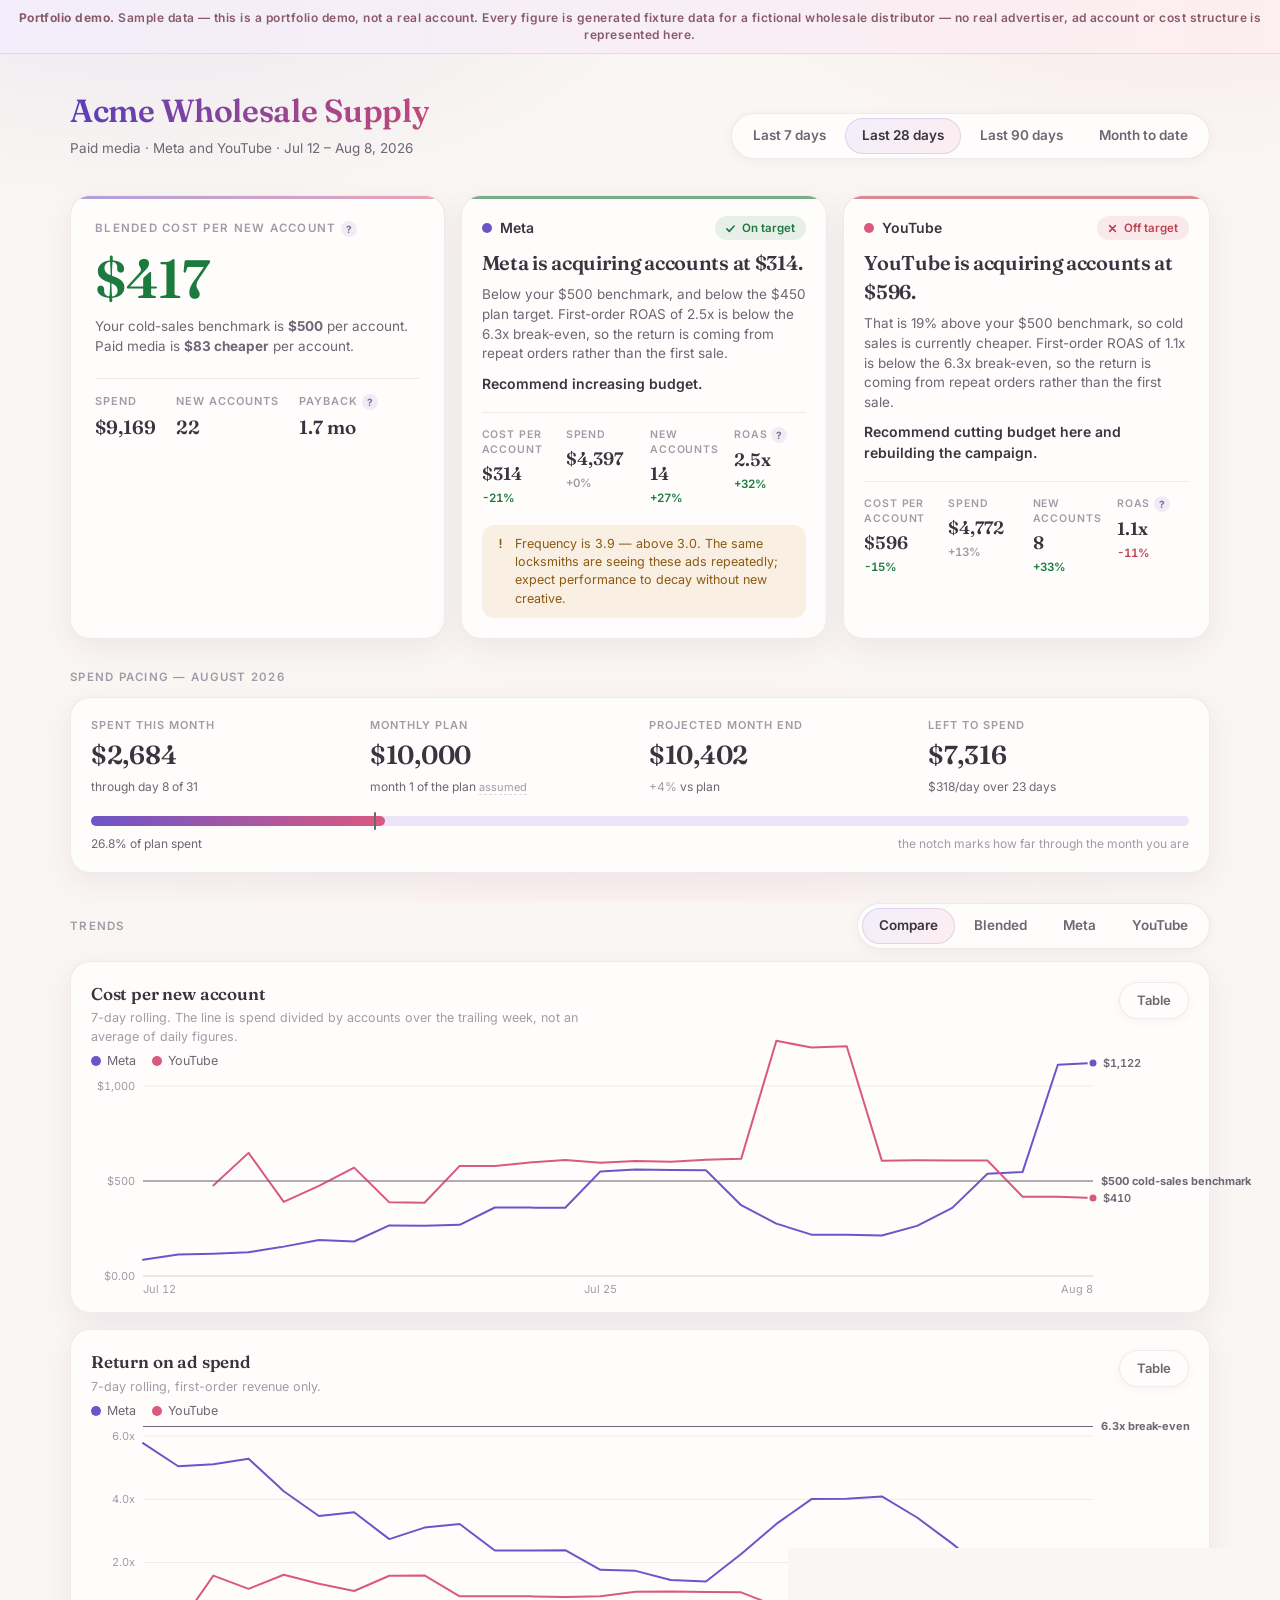
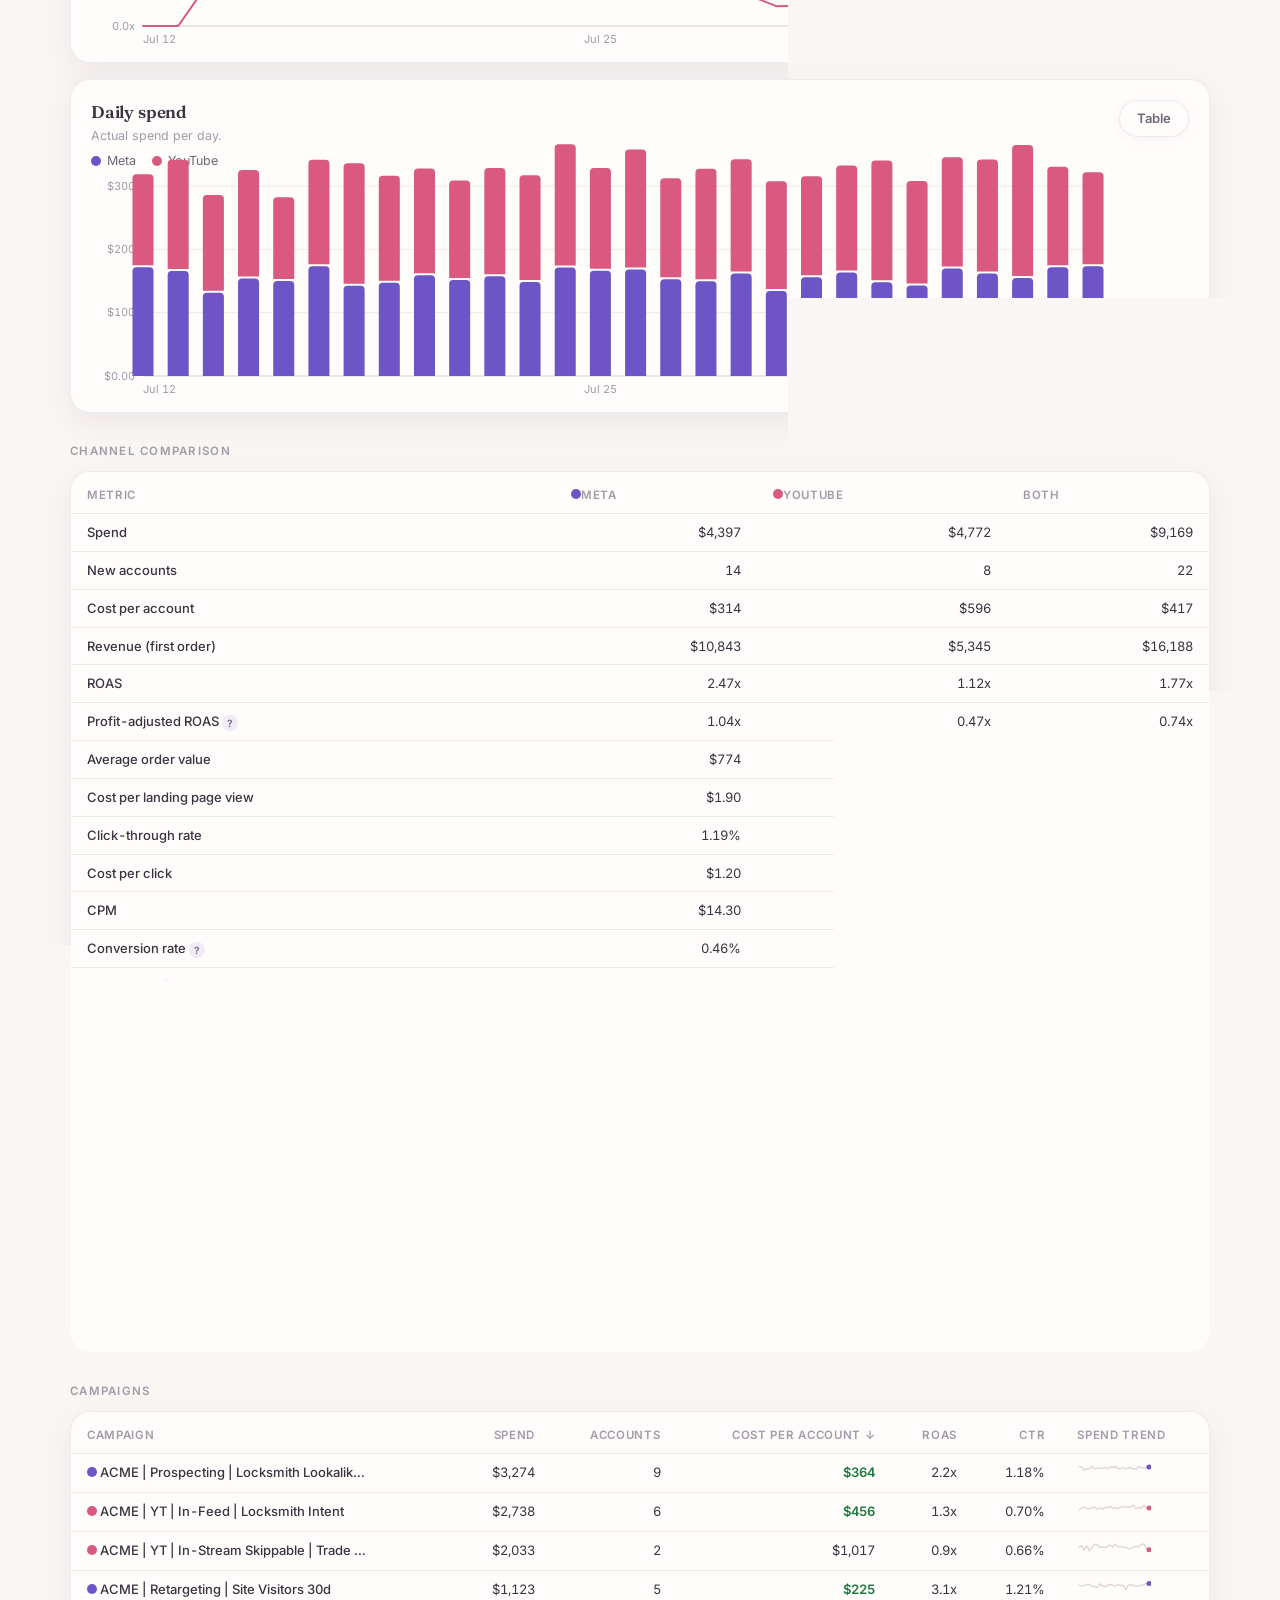
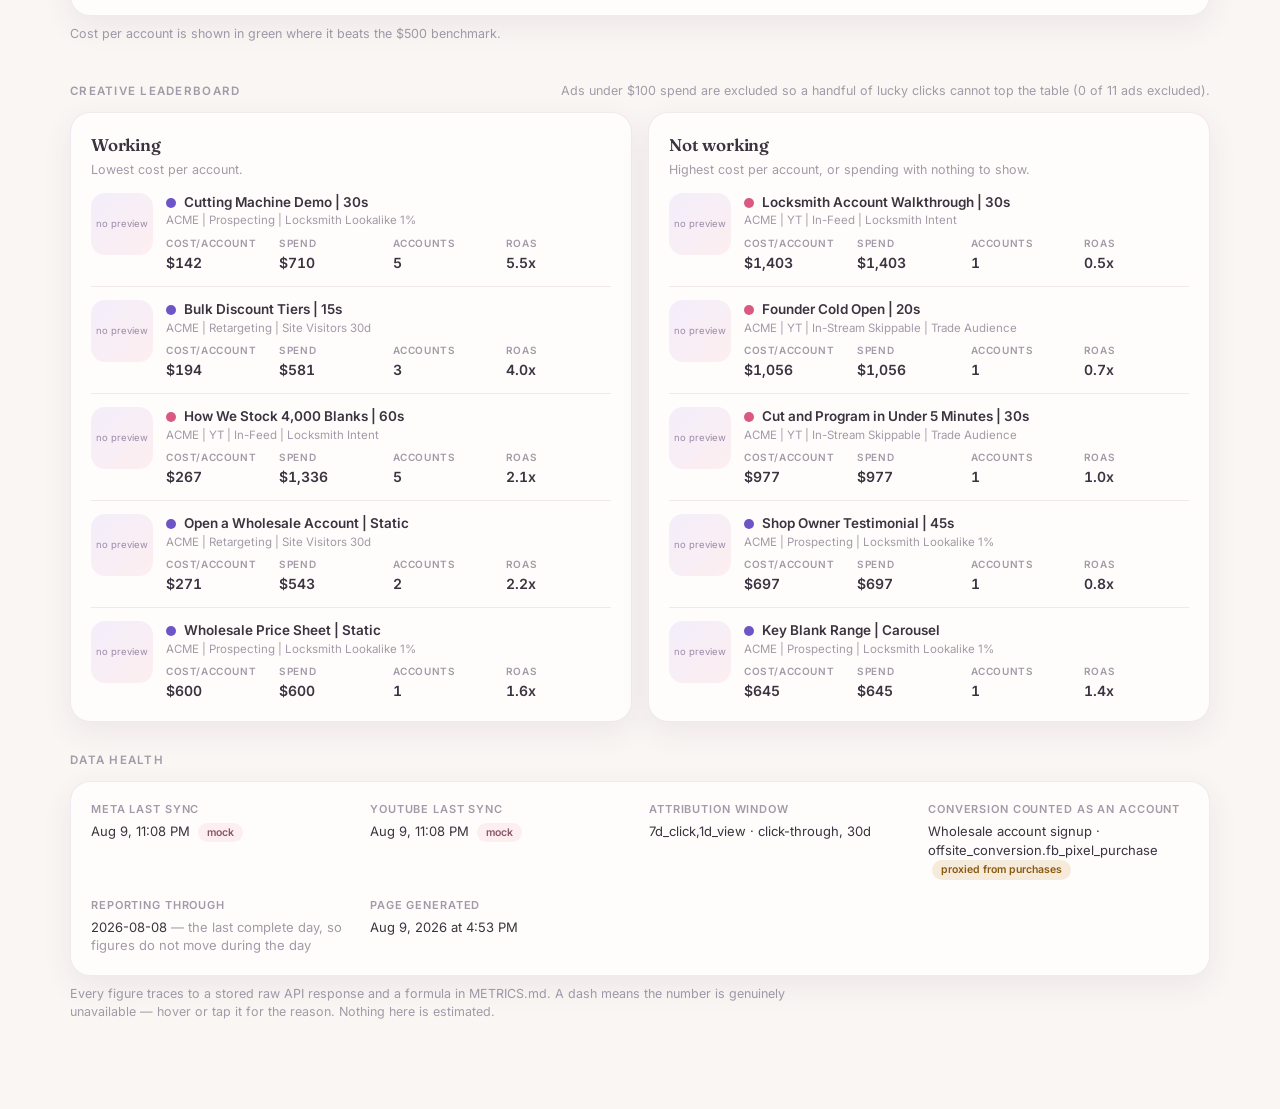
==== commit 436ebdcd: "Restyle to the warm blush and plum design Adopts the reference aesthetic: blush page wash with radia" ====
--- a/docs/index.html
+++ b/docs/index.html
@@ -4,6 +4,9 @@
 <meta charset="utf-8">
 <meta name="viewport" content="width=device-width, initial-scale=1">
 <title>Acme Wholesale Supply — paid media</title>
+<link rel="preconnect" href="https://fonts.googleapis.com">
+<link rel="preconnect" href="https://fonts.gstatic.com" crossorigin>
+<link href="https://fonts.googleapis.com/css2?family=Fraunces:opsz,wght@9..144,500;9..144,600;9..144,700&family=Inter:wght@400;500;600;700&display=swap" rel="stylesheet">
 <link rel="stylesheet" href="static/dashboard.css">
 </head>
 <body>
@@ -834,7 +837,7 @@
       </div>
       <div class="health-item">
         <dt>Page generated</dt>
-        <dd>Aug 9, 2026 at 4:26 PM</dd>
+        <dd>Aug 9, 2026 at 4:53 PM</dd>
       </div>
     </dl>
   </div>
@@ -846,7 +849,7 @@
 
 </main>
 
-<script type="application/json" id="view-data">{"generated_at": "Aug 9, 2026 at 4:26 PM", "data_mode": "mock", "client": {"name": "Acme Wholesale Supply", "short": "ACME", "tagline": "Sample data \u2014 this is a portfolio demo, not a real account.", "demo": true}, "range_key": "28d", "ranges": [{"key": "7d", "label": "Last 7 days", "selected": false}, {"key": "28d", "label": "Last 28 days", "selected": true}, {"key": "90d", "label": "Last 90 days", "selected": false}, {"key": "mtd", "label": "Month to date", "selected": false}], "window": {"start": "2026-07-12", "end": "2026-08-08", "label": "Last 28 days", "days": 28, "pretty": "Jul 12 \u2013 Aug 8, 2026"}, "prior_window": {"pretty": "Jun 14 \u2013 Jul 11"}, "channels": [{"key": "meta", "label": "Meta", "detail": "Facebook + Instagram", "is_blended": false, "metrics": {"spend": {"value": 4396.94, "reason": null}, "impressions": {"value": 307553.0, "reason": null}, "clicks": {"value": 3657.0, "reason": null}, "conversions": {"value": 14.0, "reason": null}, "revenue": {"value": 10842.749999999998, "reason": null}, "cac": {"value": 314.0671428571428, "reason": null}, "roas": {"value": 2.4659763380896713, "reason": null}, "profit_roas": {"value": 1.0357100619976618, "reason": null}, "cpm": {"value": 14.296527752940142, "reason": null}, "cpc": {"value": 1.2023352474706042, "reason": null}, "ctr": {"value": 0.011890633484310022, "reason": null}, "cvr": {"value": 0.004596191726854892, "reason": null}, "aov": {"value": 774.4821428571428, "reason": null}, "cost_per_lpv": {"value": 1.9026135871916918, "reason": null}, "cpv": {"value": null, "reason": "This channel does not report video views."}, "view_rate": {"value": null, "reason": "This channel does not report video views."}, "vtr_25": {"value": 0.06061719443478035, "reason": null}, "vtr_50": {"value": 0.03503136044844303, "reason": null}, "vtr_75": {"value": 0.022292092744990295, "reason": null}, "vtr_100": {"value": 0.014413775837010206, "reason": null}, "thumbstop": {"value": 0.29546777303424127, "reason": null}, "frequency": {"value": 3.8549171492316563, "reason": null}, "payback_months": {"value": 1.2562685714285713, "reason": null}, "ltv_to_cac": {"value": 15.920162658576194, "reason": null}, "_conversion_source": {"value": null, "reason": "purchase_proxy"}}, "deltas": {"cac": {"value": -0.21125950694199638, "reason": null}, "roas": {"value": 0.32094253645064186, "reason": null}, "spend": {"value": 0.0038515366192773326, "reason": null}, "conversions": {"value": 0.2727272727272727, "reason": null}}, "verdict": {"state": "good", "headline": "Meta is acquiring accounts at $314.", "detail": "Below your $500 benchmark, and below the $450 plan target. First-order ROAS of 2.5x is below the 6.3x break-even, so the return is coming from repeat orders rather than the first sale.", "recommendation": "Recommend increasing budget."}, "frequency_flag": true, "series": [{"date": "2026-07-12", "spend": 171.77999999999997, "conversions": 2.0, "revenue": 991.99, "cac": {"value": 85.88999999999999, "reason": null}, "roas": {"value": 5.774770054721156, "reason": null}, "cac_daily": {"value": 85.88999999999999, "reason": null}}, {"date": "2026-07-13", "spend": 165.93, "conversions": 1.0, "revenue": 711.52, "cac": {"value": 112.57, "reason": null}, "roas": {"value": 5.044298362500371, "reason": null}, "cac_daily": {"value": 165.93, "reason": null}}, {"date": "2026-07-14", "spend": 131.32000000000002, "conversions": 1.0, "revenue": 693.32, "cac": {"value": 117.2575, "reason": null}, "roas": {"value": 5.110184849583183, "reason": null}, "cac_daily": {"value": 131.32000000000002, "reason": null}}, {"date": "2026-07-15", "spend": 153.92000000000002, "conversions": 1.0, "revenue": 892.61, "cac": {"value": 124.59, "reason": null}, "roas": {"value": 5.2804237900313025, "reason": null}, "cac_daily": {"value": 153.92000000000002, "reason": null}}, {"date": "2026-07-16", "spend": 150.14, "conversions": 0.0, "revenue": 0.0, "cac": {"value": 154.618, "reason": null}, "roas": {"value": 4.254925041068957, "reason": null}, "cac_daily": {"value": null, "reason": "No accounts acquired in this period, so cost per account cannot be calculated. Spend to date is shown instead."}}, {"date": "2026-07-17", "spend": 173.45000000000002, "conversions": 0.0, "revenue": 0.0, "cac": {"value": 189.30800000000002, "reason": null}, "roas": {"value": 3.4752255583493565, "reason": null}, "cac_daily": {"value": null, "reason": "No accounts acquired in this period, so cost per account cannot be calculated. Spend to date is shown instead."}}, {"date": "2026-07-18", "spend": 142.63, "conversions": 1.0, "revenue": 624.55, "cac": {"value": 181.52833333333334, "reason": null}, "roas": {"value": 3.5935528888970496, "reason": null}, "cac_daily": {"value": 142.63, "reason": null}}, {"date": "2026-07-19", "spend": 147.21, "conversions": 0.0, "revenue": 0.0, "cac": {"value": 266.15, "reason": null}, "roas": {"value": 2.7446928423821157, "reason": null}, "cac_daily": {"value": null, "reason": "No accounts acquired in this period, so cost per account cannot be calculated. Spend to date is shown instead."}}, {"date": "2026-07-20", "spend": 158.92, "conversions": 1.0, "revenue": 1075.4, "cac": {"value": 264.39750000000004, "reason": null}, "roas": {"value": 3.106950708686731, "reason": null}, "cac_daily": {"value": 158.92, "reason": null}}, {"date": "2026-07-21", "spend": 151.57999999999998, "conversions": 1.0, "revenue": 877.54, "cac": {"value": 269.4625, "reason": null}, "roas": {"value": 3.2194646750475484, "reason": null}, "cac_daily": {"value": 151.57999999999998, "reason": null}}, {"date": "2026-07-22", "spend": 157.44, "conversions": 0.0, "revenue": 0.0, "cac": {"value": 360.4566666666667, "reason": null}, "roas": {"value": 2.383541248601311, "reason": null}, "cac_daily": {"value": null, "reason": "No accounts acquired in this period, so cost per account cannot be calculated. Spend to date is shown instead."}}, {"date": "2026-07-23", "spend": 148.48, "conversions": 0.0, "revenue": 0.0, "cac": {"value": 359.90333333333336, "reason": null}, "roas": {"value": 2.3872058237860165, "reason": null}, "cac_daily": {"value": null, "reason": "No accounts acquired in this period, so cost per account cannot be calculated. Spend to date is shown instead."}}, {"date": "2026-07-24", "spend": 171.11999999999998, "conversions": 0.0, "revenue": 0.0, "cac": {"value": 359.1266666666666, "reason": null}, "roas": {"value": 2.392368523640684, "reason": null}, "cac_daily": {"value": null, "reason": "No accounts acquired in this period, so cost per account cannot be calculated. Spend to date is shown instead."}}, {"date": "2026-07-25", "spend": 165.99999999999997, "conversions": 0.0, "revenue": 0.0, "cac": {"value": 550.375, "reason": null}, "roas": {"value": 1.7741903247785602, "reason": null}, "cac_daily": {"value": null, "reason": "No accounts acquired in this period, so cost per account cannot be calculated. Spend to date is shown instead."}}, {"date": "2026-07-26", "spend": 167.97, "conversions": 0.0, "revenue": 0.0, "cac": {"value": 560.755, "reason": null}, "roas": {"value": 1.7413487173542814, "reason": null}, "cac_daily": {"value": null, "reason": "No accounts acquired in this period, so cost per account cannot be calculated. Spend to date is shown instead."}}, {"date": "2026-07-27", "spend": 152.64, "conversions": 1.0, "revenue": 744.02, "cac": {"value": 557.615, "reason": null}, "roas": {"value": 1.4540139702124224, "reason": null}, "cac_daily": {"value": 152.64, "reason": null}}, {"date": "2026-07-28", "spend": 149.5, "conversions": 1.0, "revenue": 817.98, "cac": {"value": 556.575, "reason": null}, "roas": {"value": 1.4032250819745766, "reason": null}, "cac_daily": {"value": 149.5, "reason": null}}, {"date": "2026-07-29", "spend": 162.0, "conversions": 1.0, "revenue": 976.77, "cac": {"value": 372.57, "reason": null}, "roas": {"value": 2.2714031367707186, "reason": null}, "cac_daily": {"value": 162.0, "reason": null}}, {"date": "2026-07-30", "spend": 134.28, "conversions": 1.0, "revenue": 1018.38, "cac": {"value": 275.8775, "reason": null}, "roas": {"value": 3.2234868737030022, "reason": null}, "cac_daily": {"value": 134.28, "reason": null}}, {"date": "2026-07-31", "spend": 155.86, "conversions": 1.0, "revenue": 803.57, "cac": {"value": 217.65, "reason": null}, "roas": {"value": 4.0070939581897544, "reason": null}, "cac_daily": {"value": 155.86, "reason": null}}, {"date": "2026-08-01", "spend": 163.25, "conversions": 0.0, "revenue": 0.0, "cac": {"value": 217.1, "reason": null}, "roas": {"value": 4.017245508982036, "reason": null}, "cac_daily": {"value": null, "reason": "No accounts acquired in this period, so cost per account cannot be calculated. Spend to date is shown instead."}}, {"date": "2026-08-02", "spend": 147.89999999999998, "conversions": 0.0, "revenue": 0.0, "cac": {"value": 213.08599999999996, "reason": null}, "roas": {"value": 4.092920229390951, "reason": null}, "cac_daily": {"value": null, "reason": "No accounts acquired in this period, so cost per account cannot be calculated. Spend to date is shown instead."}}, {"date": "2026-08-03", "spend": 142.84, "conversions": 0.0, "revenue": 0.0, "cac": {"value": 263.90749999999997, "reason": null}, "roas": {"value": 3.4261057378058606, "reason": null}, "cac_daily": {"value": null, "reason": "No accounts acquired in this period, so cost per account cannot be calculated. Spend to date is shown instead."}}, {"date": "2026-08-04", "spend": 169.58999999999997, "conversions": 0.0, "revenue": 0.0, "cac": {"value": 358.5733333333333, "reason": null}, "roas": {"value": 2.6017179191611204, "reason": null}, "cac_daily": {"value": null, "reason": "No accounts acquired in this period, so cost per account cannot be calculated. Spend to date is shown instead."}}, {"date": "2026-08-05", "spend": 161.66, "conversions": 0.0, "revenue": 0.0, "cac": {"value": 537.69, "reason": null}, "roas": {"value": 1.6942383157581504, "reason": null}, "cac_daily": {"value": null, "reason": "No accounts acquired in this period, so cost per account cannot be calculated. Spend to date is shown instead."}}, {"date": "2026-08-06", "spend": 154.54999999999998, "conversions": 1.0, "revenue": 615.1, "cac": {"value": 547.825, "reason": null}, "roas": {"value": 1.2948204262310044, "reason": null}, "cac_daily": {"value": 154.54999999999998, "reason": null}}, {"date": "2026-08-07", "spend": 171.87, "conversions": 0.0, "revenue": 0.0, "cac": {"value": 1111.6599999999999, "reason": null}, "roas": {"value": 0.5533166615691849, "reason": null}, "cac_daily": {"value": null, "reason": "No accounts acquired in this period, so cost per account cannot be calculated. Spend to date is shown instead."}}, {"date": "2026-08-08", "spend": 173.11, "conversions": 0.0, "revenue": 0.0, "cac": {"value": 1121.52, "reason": null}, "roas": {"value": 0.5484521007204508, "reason": null}, "cac_daily": {"value": null, "reason": "No accounts acquired in this period, so cost per account cannot be calculated. Spend to date is shown instead."}}], "row_count": 196}, {"key": "youtube", "label": "YouTube", "detail": "Google Ads video campaigns", "is_blended": false, "metrics": {"spend": {"value": 4771.87, "reason": null}, "impressions": {"value": 540907.0, "reason": null}, "clicks": {"value": 3688.0, "reason": null}, "conversions": {"value": 8.0, "reason": null}, "revenue": {"value": 5345.46, "reason": null}, "cac": {"value": 596.48375, "reason": null}, "roas": {"value": 1.120202352536846, "reason": null}, "profit_roas": {"value": 0.47048498806547534, "reason": null}, "cpm": {"value": 8.821978639581296, "reason": null}, "cpc": {"value": 1.2938909978308026, "reason": null}, "ctr": {"value": 0.006818177616484904, "reason": null}, "cvr": {"value": 0.002561639449247518, "reason": null}, "aov": {"value": 668.1825, "reason": null}, "cost_per_lpv": {"value": 1.9775673435557397, "reason": null}, "cpv": {"value": 0.039507467876539935, "reason": null}, "view_rate": {"value": 0.22329901443316505, "reason": null}, "vtr_25": {"value": 0.32226611968416013, "reason": null}, "vtr_50": {"value": 0.1997053097852311, "reason": null}, "vtr_75": {"value": 0.14170088388576965, "reason": null}, "vtr_100": {"value": 0.09335061295194923, "reason": null}, "thumbstop": {"value": null, "reason": "Thumbstop rate is a Meta metric; not reported here."}, "frequency": {"value": 2.127210162026113, "reason": null}, "payback_months": {"value": 2.385935, "reason": null}, "ltv_to_cac": {"value": 8.382458030080452, "reason": null}, "_conversion_source": {"value": null, "reason": "purchase_proxy"}}, "deltas": {"cac": {"value": -0.15308886064986074, "reason": null}, "roas": {"value": -0.10557243748816138, "reason": null}, "spend": {"value": 0.1292148524668524, "reason": null}, "conversions": {"value": 0.3333333333333333, "reason": null}}, "verdict": {"state": "critical", "headline": "YouTube is acquiring accounts at $596.", "detail": "That is 19% above your $500 benchmark, so cold sales is currently cheaper. First-order ROAS of 1.1x is below the 6.3x break-even, so the return is coming from repeat orders rather than the first sale.", "recommendation": "Recommend cutting budget here and rebuilding the campaign."}, "frequency_flag": false, "series": [{"date": "2026-07-12", "spend": 146.88, "conversions": 0.0, "revenue": 0.0, "cac": {"value": null, "reason": "No accounts acquired in this period, so cost per account cannot be calculated. Spend to date is shown instead."}, "roas": {"value": 0.0, "reason": null}, "cac_daily": {"value": null, "reason": "No accounts acquired in this period, so cost per account cannot be calculated. Spend to date is shown instead."}}, {"date": "2026-07-13", "spend": 175.52, "conversions": 0.0, "revenue": 0.0, "cac": {"value": null, "reason": "No accounts acquired in this period, so cost per account cannot be calculated. Spend to date is shown instead."}, "roas": {"value": 0.0, "reason": null}, "cac_daily": {"value": null, "reason": "No accounts acquired in this period, so cost per account cannot be calculated. Spend to date is shown instead."}}, {"date": "2026-07-14", "spend": 154.47, "conversions": 1.0, "revenue": 758.74, "cac": {"value": 476.87, "reason": null}, "roas": {"value": 1.591083523811521, "reason": null}, "cac_daily": {"value": 154.47, "reason": null}}, {"date": "2026-07-15", "spend": 171.22000000000003, "conversions": 0.0, "revenue": 0.0, "cac": {"value": 648.09, "reason": null}, "roas": {"value": 1.1707324599978397, "reason": null}, "cac_daily": {"value": null, "reason": "No accounts acquired in this period, so cost per account cannot be calculated. Spend to date is shown instead."}}, {"date": "2026-07-16", "spend": 131.96, "conversions": 1.0, "revenue": 503.49, "cac": {"value": 390.02500000000003, "reason": null}, "roas": {"value": 1.6181398628293058, "reason": null}, "cac_daily": {"value": 131.96, "reason": null}}, {"date": "2026-07-17", "spend": 167.95, "conversions": 0.0, "revenue": 0.0, "cac": {"value": 474.0, "reason": null}, "roas": {"value": 1.3314662447257384, "reason": null}, "cac_daily": {"value": null, "reason": "No accounts acquired in this period, so cost per account cannot be calculated. Spend to date is shown instead."}}, {"date": "2026-07-18", "spend": 193.12, "conversions": 0.0, "revenue": 0.0, "cac": {"value": 570.56, "reason": null}, "roas": {"value": 1.1061325715086934, "reason": null}, "cac_daily": {"value": null, "reason": "No accounts acquired in this period, so cost per account cannot be calculated. Spend to date is shown instead."}}, {"date": "2026-07-19", "spend": 168.82999999999998, "conversions": 1.0, "revenue": 584.35, "cac": {"value": 387.69000000000005, "reason": null}, "roas": {"value": 1.5876774398789408, "reason": null}, "cac_daily": {"value": 168.82999999999998, "reason": null}}, {"date": "2026-07-20", "spend": 168.76, "conversions": 0.0, "revenue": 0.0, "cac": {"value": 385.4366666666667, "reason": null}, "roas": {"value": 1.5969592929231777, "reason": null}, "cac_daily": {"value": null, "reason": "No accounts acquired in this period, so cost per account cannot be calculated. Spend to date is shown instead."}}, {"date": "2026-07-21", "spend": 156.91, "conversions": 0.0, "revenue": 0.0, "cac": {"value": 579.375, "reason": null}, "roas": {"value": 0.938804746494067, "reason": null}, "cac_daily": {"value": null, "reason": "No accounts acquired in this period, so cost per account cannot be calculated. Spend to date is shown instead."}}, {"date": "2026-07-22", "spend": 170.79000000000002, "conversions": 0.0, "revenue": 0.0, "cac": {"value": 579.16, "reason": null}, "roas": {"value": 0.9391532564403621, "reason": null}, "cac_daily": {"value": null, "reason": "No accounts acquired in this period, so cost per account cannot be calculated. Spend to date is shown instead."}}, {"date": "2026-07-23", "spend": 168.65, "conversions": 1.0, "revenue": 535.6, "cac": {"value": 597.505, "reason": null}, "roas": {"value": 0.93718881013548, "reason": null}, "cac_daily": {"value": 168.65, "reason": null}}, {"date": "2026-07-24", "spend": 194.76, "conversions": 0.0, "revenue": 0.0, "cac": {"value": 610.9100000000001, "reason": null}, "roas": {"value": 0.916624380023244, "reason": null}, "cac_daily": {"value": null, "reason": "No accounts acquired in this period, so cost per account cannot be calculated. Spend to date is shown instead."}}, {"date": "2026-07-25", "spend": 162.23000000000002, "conversions": 0.0, "revenue": 0.0, "cac": {"value": 595.4649999999999, "reason": null}, "roas": {"value": 0.9403995197030893, "reason": null}, "cac_daily": {"value": null, "reason": "No accounts acquired in this period, so cost per account cannot be calculated. Spend to date is shown instead."}}, {"date": "2026-07-26", "spend": 189.53999999999996, "conversions": 1.0, "revenue": 774.28, "cac": {"value": 605.8199999999999, "reason": null}, "roas": {"value": 1.0810801888349677, "reason": null}, "cac_daily": {"value": 189.53999999999996, "reason": null}}, {"date": "2026-07-27", "spend": 159.6, "conversions": 0.0, "revenue": 0.0, "cac": {"value": 601.24, "reason": null}, "roas": {"value": 1.089315414809394, "reason": null}, "cac_daily": {"value": null, "reason": "No accounts acquired in this period, so cost per account cannot be calculated. Spend to date is shown instead."}}, {"date": "2026-07-28", "spend": 177.93, "conversions": 0.0, "revenue": 0.0, "cac": {"value": 611.75, "reason": null}, "roas": {"value": 1.0706007355946057, "reason": null}, "cac_daily": {"value": null, "reason": "No accounts acquired in this period, so cost per account cannot be calculated. Spend to date is shown instead."}}, {"date": "2026-07-29", "spend": 180.29, "conversions": 0.0, "revenue": 0.0, "cac": {"value": 616.5, "reason": null}, "roas": {"value": 1.0623519870235199, "reason": null}, "cac_daily": {"value": null, "reason": "No accounts acquired in this period, so cost per account cannot be calculated. Spend to date is shown instead."}}, {"date": "2026-07-30", "spend": 173.28, "conversions": 0.0, "revenue": 0.0, "cac": {"value": 1237.6299999999999, "reason": null}, "roas": {"value": 0.625615086899962, "reason": null}, "cac_daily": {"value": null, "reason": "No accounts acquired in this period, so cost per account cannot be calculated. Spend to date is shown instead."}}, {"date": "2026-07-31", "spend": 159.56, "conversions": 0.0, "revenue": 0.0, "cac": {"value": 1202.4299999999998, "reason": null}, "roas": {"value": 0.6439293763462323, "reason": null}, "cac_daily": {"value": null, "reason": "No accounts acquired in this period, so cost per account cannot be calculated. Spend to date is shown instead."}}, {"date": "2026-08-01", "spend": 169.11, "conversions": 0.0, "revenue": 0.0, "cac": {"value": 1209.31, "reason": null}, "roas": {"value": 0.6402659367738628, "reason": null}, "cac_daily": {"value": null, "reason": "No accounts acquired in this period, so cost per account cannot be calculated. Spend to date is shown instead."}}, {"date": "2026-08-02", "spend": 192.47, "conversions": 2.0, "revenue": 1619.54, "cac": {"value": 606.1199999999999, "reason": null}, "roas": {"value": 1.335989573021844, "reason": null}, "cac_daily": {"value": 96.235, "reason": null}}, {"date": "2026-08-03", "spend": 165.06, "conversions": 0.0, "revenue": 0.0, "cac": {"value": 608.8499999999999, "reason": null}, "roas": {"value": 1.3299991787796668, "reason": null}, "cac_daily": {"value": null, "reason": "No accounts acquired in this period, so cost per account cannot be calculated. Spend to date is shown instead."}}, {"date": "2026-08-04", "spend": 175.7, "conversions": 0.0, "revenue": 0.0, "cac": {"value": 607.735, "reason": null}, "roas": {"value": 1.332439303314767, "reason": null}, "cac_daily": {"value": null, "reason": "No accounts acquired in this period, so cost per account cannot be calculated. Spend to date is shown instead."}}, {"date": "2026-08-05", "spend": 180.18999999999997, "conversions": 0.0, "revenue": 0.0, "cac": {"value": 607.6850000000001, "reason": null}, "roas": {"value": 1.3325489357150495, "reason": null}, "cac_daily": {"value": null, "reason": "No accounts acquired in this period, so cost per account cannot be calculated. Spend to date is shown instead."}}, {"date": "2026-08-06", "spend": 210.01999999999998, "conversions": 1.0, "revenue": 569.46, "cac": {"value": 417.37000000000006, "reason": null}, "roas": {"value": 1.7482489557626724, "reason": null}, "cac_daily": {"value": 210.01999999999998, "reason": null}}, {"date": "2026-08-07", "spend": 158.4, "conversions": 0.0, "revenue": 0.0, "cac": {"value": 416.9833333333334, "reason": null}, "roas": {"value": 1.7498700987249687, "reason": null}, "cac_daily": {"value": null, "reason": "No accounts acquired in this period, so cost per account cannot be calculated. Spend to date is shown instead."}}, {"date": "2026-08-08", "spend": 148.67000000000002, "conversions": 0.0, "revenue": 0.0, "cac": {"value": 410.17, "reason": null}, "roas": {"value": 1.7789371886453584, "reason": null}, "cac_daily": {"value": null, "reason": "No accounts acquired in this period, so cost per account cannot be calculated. Spend to date is shown instead."}}], "row_count": 112}], "blended": {"key": "blended", "label": "Both channels", "detail": "Meta + YouTube", "is_blended": true, "metrics": {"spend": {"value": 9168.810000000003, "reason": null}, "impressions": {"value": 848460.0, "reason": null}, "clicks": {"value": 7345.0, "reason": null}, "conversions": {"value": 22.0, "reason": null}, "revenue": {"value": 16188.210000000003, "reason": null}, "cac": {"value": 416.76409090909107, "reason": null}, "roas": {"value": 1.7655737222169505, "reason": null}, "profit_roas": {"value": 0.7415409633311192, "reason": null}, "cpm": {"value": 10.806413973552086, "reason": null}, "cpc": {"value": 1.2483063308373048, "reason": null}, "ctr": {"value": 0.008656860665205195, "reason": null}, "cvr": {"value": 0.003566218187712757, "reason": null}, "aov": {"value": 735.8277272727274, "reason": null}, "cost_per_lpv": {"value": 1.9408996613039804, "reason": null}, "cpv": {"value": 0.07591079944363495, "reason": null}, "view_rate": {"value": 0.14235674044739882, "reason": null}, "vtr_25": {"value": 0.22742262451971806, "reason": null}, "vtr_50": {"value": 0.1400136718289607, "reason": null}, "vtr_75": {"value": 0.09841713221601489, "reason": null}, "vtr_100": {"value": 0.06473728873488438, "reason": null}, "thumbstop": {"value": 0.10710227942389741, "reason": null}, "frequency": {"value": null, "reason": "Reach cannot be added across platforms \u2014 the same locksmith may see both, and neither API reports the overlap. Frequency is shown per channel instead."}, "payback_months": {"value": 1.6670563636363642, "reason": null}, "ltv_to_cac": {"value": 11.997194837716123, "reason": null}, "_conversion_source": {"value": null, "reason": "purchase_proxy"}}, "deltas": {"cac": {"value": -0.1767288086714288, "reason": null}, "roas": {"value": 0.12806609480368406, "reason": null}, "spend": {"value": 0.06540977701344512, "reason": null}, "conversions": {"value": 0.29411764705882354, "reason": null}}, "verdict": {"state": "good", "headline": "Both channels is acquiring accounts at $417.", "detail": "Below your $500 benchmark, and below the $450 plan target. First-order ROAS of 1.8x is below the 6.3x break-even, so the return is coming from repeat orders rather than the first sale.", "recommendation": "Recommend increasing budget."}, "frequency_flag": false, "series": [{"date": "2026-07-12", "spend": 318.66, "conversions": 2.0, "revenue": 991.99, "cac": {"value": 159.33, "reason": null}, "roas": {"value": 3.1130044561601706, "reason": null}, "cac_daily": {"value": 159.33, "reason": null}}, {"date": "2026-07-13", "spend": 341.45000000000005, "conversions": 1.0, "revenue": 711.52, "cac": {"value": 220.03666666666672, "reason": null}, "roas": {"value": 2.5806456499674293, "reason": null}, "cac_daily": {"value": 341.45000000000005, "reason": null}}, {"date": "2026-07-14", "spend": 285.78999999999996, "conversions": 2.0, "revenue": 1452.06, "cac": {"value": 189.18, "reason": null}, "roas": {"value": 3.3360503224442324, "reason": null}, "cac_daily": {"value": 142.89499999999998, "reason": null}}, {"date": "2026-07-15", "spend": 325.14, "conversions": 1.0, "revenue": 892.61, "cac": {"value": 211.84, "reason": null}, "roas": {"value": 3.1849351711983886, "reason": null}, "cac_daily": {"value": 325.14, "reason": null}}, {"date": "2026-07-16", "spend": 282.09999999999997, "conversions": 1.0, "revenue": 503.49, "cac": {"value": 221.87714285714284, "reason": null}, "roas": {"value": 2.9306244124805234, "reason": null}, "cac_daily": {"value": 282.09999999999997, "reason": null}}, {"date": "2026-07-17", "spend": 341.40000000000003, "conversions": 0.0, "revenue": 0.0, "cac": {"value": 270.6485714285714, "reason": null}, "roas": {"value": 2.4025198728979067, "reason": null}, "cac_daily": {"value": null, "reason": "No accounts acquired in this period, so cost per account cannot be calculated. Spend to date is shown instead."}}, {"date": "2026-07-18", "spend": 335.75, "conversions": 1.0, "revenue": 624.55, "cac": {"value": 278.78625, "reason": null}, "roas": {"value": 2.32087307031821, "reason": null}, "cac_daily": {"value": 335.75, "reason": null}}, {"date": "2026-07-19", "spend": 316.03999999999996, "conversions": 1.0, "revenue": 584.35, "cac": {"value": 318.23857142857145, "reason": null}, "roas": {"value": 2.140613286528077, "reason": null}, "cac_daily": {"value": 316.03999999999996, "reason": null}}, {"date": "2026-07-20", "spend": 327.67999999999995, "conversions": 1.0, "revenue": 1075.4, "cac": {"value": 316.2714285714286, "reason": null}, "roas": {"value": 2.3182889922760737, "reason": null}, "cac_daily": {"value": 327.67999999999995, "reason": null}}, {"date": "2026-07-21", "spend": 308.49, "conversions": 1.0, "revenue": 877.54, "cac": {"value": 372.7666666666667, "reason": null}, "roas": {"value": 2.0378878655101493, "reason": null}, "cac_daily": {"value": 308.49, "reason": null}}, {"date": "2026-07-22", "spend": 328.22999999999996, "conversions": 0.0, "revenue": 0.0, "cac": {"value": 447.93799999999993, "reason": null}, "roas": {"value": 1.6365345204023773, "reason": null}, "cac_daily": {"value": null, "reason": "No accounts acquired in this period, so cost per account cannot be calculated. Spend to date is shown instead."}}, {"date": "2026-07-23", "spend": 317.13, "conversions": 1.0, "revenue": 535.6, "cac": {"value": 454.94399999999996, "reason": null}, "roas": {"value": 1.6254484068368855, "reason": null}, "cac_daily": {"value": 317.13, "reason": null}}, {"date": "2026-07-24", "spend": 365.88, "conversions": 0.0, "revenue": 0.0, "cac": {"value": 459.84000000000003, "reason": null}, "roas": {"value": 1.6081419624217117, "reason": null}, "cac_daily": {"value": null, "reason": "No accounts acquired in this period, so cost per account cannot be calculated. Spend to date is shown instead."}}, {"date": "2026-07-25", "spend": 328.22999999999996, "conversions": 0.0, "revenue": 0.0, "cac": {"value": 572.92, "reason": null}, "roas": {"value": 1.3408896530056553, "reason": null}, "cac_daily": {"value": null, "reason": "No accounts acquired in this period, so cost per account cannot be calculated. Spend to date is shown instead."}}, {"date": "2026-07-26", "spend": 357.50999999999993, "conversions": 1.0, "revenue": 774.28, "cac": {"value": 583.2874999999999, "reason": null}, "roas": {"value": 1.3984613076741745, "reason": null}, "cac_daily": {"value": 357.50999999999993, "reason": null}}, {"date": "2026-07-27", "spend": 312.24, "conversions": 1.0, "revenue": 744.02, "cac": {"value": 579.4275, "reason": null}, "roas": {"value": 1.2648001691324626, "reason": null}, "cac_daily": {"value": 312.24, "reason": null}}, {"date": "2026-07-28", "spend": 327.42999999999995, "conversions": 1.0, "revenue": 817.98, "cac": {"value": 584.1624999999999, "reason": null}, "roas": {"value": 1.2290586951404792, "reason": null}, "cac_daily": {"value": 327.42999999999995, "reason": null}}, {"date": "2026-07-29", "spend": 342.28999999999996, "conversions": 1.0, "revenue": 976.77, "cac": {"value": 470.142, "reason": null}, "roas": {"value": 1.6372287521642397, "reason": null}, "cac_daily": {"value": 342.28999999999996, "reason": null}}, {"date": "2026-07-30", "spend": 307.56, "conversions": 1.0, "revenue": 1018.38, "cac": {"value": 468.22799999999995, "reason": null}, "roas": {"value": 1.8501371126886899, "reason": null}, "cac_daily": {"value": 307.56, "reason": null}}, {"date": "2026-07-31", "spend": 315.42, "conversions": 1.0, "revenue": 803.57, "cac": {"value": 381.78, "reason": null}, "roas": {"value": 2.2416924232105746, "reason": null}, "cac_daily": {"value": 315.42, "reason": null}}, {"date": "2026-08-01", "spend": 332.36, "conversions": 0.0, "revenue": 0.0, "cac": {"value": 382.4683333333333, "reason": null}, "roas": {"value": 2.2376580196181814, "reason": null}, "cac_daily": {"value": null, "reason": "No accounts acquired in this period, so cost per account cannot be calculated. Spend to date is shown instead."}}, {"date": "2026-08-02", "spend": 340.37, "conversions": 2.0, "revenue": 1619.54, "cac": {"value": 325.38142857142856, "reason": null}, "roas": {"value": 2.625604235907748, "reason": null}, "cac_daily": {"value": 170.185, "reason": null}}, {"date": "2026-08-03", "spend": 307.90000000000003, "conversions": 0.0, "revenue": 0.0, "cac": {"value": 378.8883333333333, "reason": null}, "roas": {"value": 2.3033347556228088, "reason": null}, "cac_daily": {"value": null, "reason": "No accounts acquired in this period, so cost per account cannot be calculated. Spend to date is shown instead."}}, {"date": "2026-08-04", "spend": 345.28999999999996, "conversions": 0.0, "revenue": 0.0, "cac": {"value": 458.238, "reason": null}, "roas": {"value": 1.9283691007729609, "reason": null}, "cac_daily": {"value": null, "reason": "No accounts acquired in this period, so cost per account cannot be calculated. Spend to date is shown instead."}}, {"date": "2026-08-05", "spend": 341.85, "conversions": 0.0, "revenue": 0.0, "cac": {"value": 572.6875, "reason": null}, "roas": {"value": 1.5023420277201789, "reason": null}, "cac_daily": {"value": null, "reason": "No accounts acquired in this period, so cost per account cannot be calculated. Spend to date is shown instead."}}, {"date": "2026-08-06", "spend": 364.56999999999994, "conversions": 2.0, "revenue": 1184.56, "cac": {"value": 469.552, "reason": null}, "roas": {"value": 1.5366434388523527, "reason": null}, "cac_daily": {"value": 182.28499999999997, "reason": null}}, {"date": "2026-08-07", "spend": 330.27, "conversions": 0.0, "revenue": 0.0, "cac": {"value": 590.6524999999999, "reason": null}, "roas": {"value": 1.1868653734640928, "reason": null}, "cac_daily": {"value": null, "reason": "No accounts acquired in this period, so cost per account cannot be calculated. Spend to date is shown instead."}}, {"date": "2026-08-08", "spend": 321.78000000000003, "conversions": 0.0, "revenue": 0.0, "cac": {"value": 588.0074999999999, "reason": null}, "roas": {"value": 1.192204181069119, "reason": null}, "cac_daily": {"value": null, "reason": "No accounts acquired in this period, so cost per account cannot be calculated. Spend to date is shown instead."}}], "row_count": 308}, "pacing": {"mtd_spend": 2684.39, "planned_monthly": 10000.0, "days_elapsed": 8, "days_remaining": 23, "days_in_month": 31, "projected": {"value": 10402.01125, "reason": null}, "pct_of_plan": {"value": 0.268439, "reason": null}, "projected_vs_plan": {"value": 0.040201124999999956, "reason": null}, "daily_budget_remaining": {"value": 318.07000000000005, "reason": null}, "month_label": "August 2026", "program_month": 1, "start_assumed": true}, "benchmarks": {"cac": 500.0, "cac_target": 450.0, "breakeven_roas": 6.3, "gross_margin": 0.42, "frequency_warn": 3.0, "account_ltv_gp": 5000.0, "account_monthly_gp": 250.0}, "campaigns": [{"key": "meta|23861004417710", "name": "ACME | Prospecting | Locksmith Lookalike 1%", "channel": "meta", "campaign_name": "ACME | Prospecting | Locksmith Lookalike 1%", "metrics": {"spend": {"value": 3273.650000000001, "reason": null}, "impressions": {"value": 230003.0, "reason": null}, "clicks": {"value": 2717.0, "reason": null}, "conversions": {"value": 9.0, "reason": null}, "revenue": {"value": 7355.71, "reason": null}, "cac": {"value": 363.738888888889, "reason": null}, "roas": {"value": 2.246944542024956, "reason": null}, "profit_roas": {"value": 0.9437167076504817, "reason": null}, "cpm": {"value": 14.233075220757994, "reason": null}, "cpc": {"value": 1.2048767022451237, "reason": null}, "ctr": {"value": 0.01181288939709482, "reason": null}, "cvr": {"value": 0.003971756398940865, "reason": null}, "aov": {"value": 817.3011111111111, "reason": null}, "cost_per_lpv": {"value": 1.9010743321718937, "reason": null}, "cpv": {"value": null, "reason": "This channel does not report video views."}, "view_rate": {"value": null, "reason": "This channel does not report video views."}, "vtr_25": {"value": 0.058973143828558755, "reason": null}, "vtr_50": {"value": 0.03409955522319274, "reason": null}, "vtr_75": {"value": 0.021708412498967405, "reason": null}, "vtr_100": {"value": 0.014034599548701539, "reason": null}, "thumbstop": {"value": 0.2976222049277618, "reason": null}, "frequency": {"value": null, "reason": "No period-level reach stored for this date range."}, "payback_months": {"value": 1.454955555555556, "reason": null}, "ltv_to_cac": {"value": 13.746124356605009, "reason": null}, "_conversion_source": {"value": null, "reason": "purchase_proxy"}}, "spend": 3273.650000000001, "conversions": 9.0, "cac": 363.738888888889, "roas": 2.246944542024956, "sparkline": [130.20999999999998, 127.49999999999999, 91.97000000000001, 110.05, 106.14999999999999, 135.97, 106.07, 114.53999999999999, 113.61, 112.30999999999999, 122.13999999999999, 108.38999999999999, 127.57999999999998, 125.38, 129.44, 110.01, 109.51, 121.99, 107.62, 114.44000000000001, 121.52000000000001, 107.31, 105.85, 131.51, 120.08000000000001, 112.91, 123.15, 126.44]}, {"key": "youtube|21455930188", "name": "ACME | YT | In-Feed | Locksmith Intent", "channel": "youtube", "campaign_name": "ACME | YT | In-Feed | Locksmith Intent", "metrics": {"spend": {"value": 2738.4300000000003, "reason": null}, "impressions": {"value": 303795.0, "reason": null}, "clicks": {"value": 2132.0, "reason": null}, "conversions": {"value": 6.0, "reason": null}, "revenue": {"value": 3590.67, "reason": null}, "cac": {"value": 456.40500000000003, "reason": null}, "roas": {"value": 1.3112148201706817, "reason": null}, "profit_roas": {"value": 0.5507102244716863, "reason": null}, "cpm": {"value": 9.014071989334914, "reason": null}, "cpc": {"value": 1.2844418386491558, "reason": null}, "ctr": {"value": 0.007017890353692457, "reason": null}, "cvr": {"value": 0.003320420586607637, "reason": null}, "aov": {"value": 598.445, "reason": null}, "cost_per_lpv": {"value": 1.9560214285714288, "reason": null}, "cpv": {"value": 0.04002733358669279, "reason": null}, "view_rate": {"value": 0.225197913066377, "reason": null}, "vtr_25": {"value": 0.3299297223456607, "reason": null}, "vtr_50": {"value": 0.20446682795964383, "reason": null}, "vtr_75": {"value": 0.14507809542619202, "reason": null}, "vtr_100": {"value": 0.09559077667506048, "reason": null}, "thumbstop": {"value": null, "reason": "Thumbstop rate is a Meta metric; not reported here."}, "frequency": {"value": null, "reason": "No period-level reach stored for this date range."}, "payback_months": {"value": 1.82562, "reason": null}, "ltv_to_cac": {"value": 10.9551823490102, "reason": null}, "_conversion_source": {"value": null, "reason": "purchase_proxy"}}, "spend": 2738.4300000000003, "conversions": 6.0, "cac": 456.40500000000003, "roas": 1.3112148201706817, "sparkline": [79.06, 94.59, 102.13, 91.9, 85.78, 100.25999999999999, 103.49000000000001, 79.78999999999999, 99.34, 83.03, 103.15, 93.68, 109.82, 92.2, 98.05, 88.14, 102.47999999999999, 108.84, 102.5, 99.88, 105.09, 120.84, 90.64, 102.39, 92.99, 118.5, 95.37, 94.5]}, {"key": "youtube|21455930712", "name": "ACME | YT | In-Stream Skippable | Trade Audience", "channel": "youtube", "campaign_name": "ACME | YT | In-Stream Skippable | Trade Audience", "metrics": {"spend": {"value": 2033.4399999999998, "reason": null}, "impressions": {"value": 237112.0, "reason": null}, "clicks": {"value": 1556.0, "reason": null}, "conversions": {"value": 2.0, "reason": null}, "revenue": {"value": 1754.79, "reason": null}, "cac": {"value": 1016.7199999999999, "reason": null}, "roas": {"value": 0.8629662050515383, "reason": null}, "profit_roas": {"value": 0.3624458061216461, "reason": null}, "cpm": {"value": 8.575862883363136, "reason": null}, "cpc": {"value": 1.3068380462724936, "reason": null}, "ctr": {"value": 0.006562299672728499, "reason": null}, "cvr": {"value": 0.001519756838905775, "reason": null}, "aov": {"value": 877.395, "reason": null}, "cost_per_lpv": {"value": 2.007344521224087, "reason": null}, "cpv": {"value": 0.0388283368340653, "reason": null}, "view_rate": {"value": 0.22086608859948043, "reason": null}, "vtr_25": {"value": 0.3124472822969736, "reason": null}, "vtr_50": {"value": 0.1936047100104592, "reason": null}, "vtr_75": {"value": 0.1373738992543608, "reason": null}, "vtr_100": {"value": 0.09048044805830156, "reason": null}, "thumbstop": {"value": null, "reason": "Thumbstop rate is a Meta metric; not reported here."}, "frequency": {"value": null, "reason": "No period-level reach stored for this date range."}, "payback_months": {"value": 4.066879999999999, "reason": null}, "ltv_to_cac": {"value": 4.917774805256118, "reason": null}, "_conversion_source": {"value": null, "reason": "purchase_proxy"}}, "spend": 2033.4399999999998, "conversions": 2.0, "cac": 1016.7199999999999, "roas": 0.8629662050515383, "sparkline": [67.82, 80.93, 52.34, 79.32000000000001, 46.18, 67.69, 89.63, 89.03999999999999, 69.41999999999999, 73.88, 67.64, 74.97, 84.94, 70.03, 91.49, 71.46000000000001, 75.45, 71.45, 70.78, 59.68000000000001, 64.02000000000001, 71.63, 74.42, 73.31, 87.19999999999999, 91.52000000000001, 63.03, 54.17]}, {"key": "meta|23861004418220", "name": "ACME | Retargeting | Site Visitors 30d", "channel": "meta", "campaign_name": "ACME | Retargeting | Site Visitors 30d", "metrics": {"spend": {"value": 1123.2899999999997, "reason": null}, "impressions": {"value": 77550.0, "reason": null}, "clicks": {"value": 940.0, "reason": null}, "conversions": {"value": 5.0, "reason": null}, "revenue": {"value": 3487.04, "reason": null}, "cac": {"value": 224.65799999999996, "reason": null}, "roas": {"value": 3.104309661797043, "reason": null}, "profit_roas": {"value": 1.303810057954758, "reason": null}, "cpm": {"value": 14.484719535783363, "reason": null}, "cpc": {"value": 1.1949893617021274, "reason": null}, "ctr": {"value": 0.012121212121212121, "reason": null}, "cvr": {"value": 0.00641025641025641, "reason": null}, "aov": {"value": 697.408, "reason": null}, "cost_per_lpv": {"value": 1.9071137521222405, "reason": null}, "cpv": {"value": null, "reason": "This channel does not report video views."}, "view_rate": {"value": null, "reason": "This channel does not report video views."}, "vtr_25": {"value": 0.06549323017408124, "reason": null}, "vtr_50": {"value": 0.03779497098646035, "reason": null}, "vtr_75": {"value": 0.02402321083172147, "reason": null}, "vtr_100": {"value": 0.015538362346872985, "reason": null}, "thumbstop": {"value": 0.28907801418439716, "reason": null}, "frequency": {"value": null, "reason": "No period-level reach stored for this date range."}, "payback_months": {"value": 0.8986319999999999, "reason": null}, "ltv_to_cac": {"value": 22.256051420381205, "reason": null}, "_conversion_source": {"value": null, "reason": "purchase_proxy"}}, "spend": 1123.2899999999997, "conversions": 5.0, "cac": 224.65799999999996, "roas": 3.104309661797043, "sparkline": [41.57, 38.43, 39.35, 43.870000000000005, 43.99, 37.480000000000004, 36.56, 32.67, 45.31, 39.27, 35.3, 40.09, 43.540000000000006, 40.62, 38.53, 42.629999999999995, 39.99, 40.010000000000005, 26.66, 41.42, 41.730000000000004, 40.59, 36.99, 38.08, 41.58, 41.64, 48.72, 46.67]}], "creatives": {"best": [{"key": "meta|23861004417712", "name": "Cutting Machine Demo | 30s", "channel": "meta", "campaign_name": "ACME | Prospecting | Locksmith Lookalike 1%", "metrics": {"spend": {"value": 710.3599999999999, "reason": null}, "impressions": {"value": 50413.0, "reason": null}, "clicks": {"value": 598.0, "reason": null}, "conversions": {"value": 5.0, "reason": null}, "revenue": {"value": 3936.4300000000003, "reason": null}, "cac": {"value": 142.07199999999997, "reason": null}, "roas": {"value": 5.541457852356553, "reason": null}, "profit_roas": {"value": 2.3274122979897522, "reason": null}, "cpm": {"value": 14.090809910142223, "reason": null}, "cpc": {"value": 1.1878929765886286, "reason": null}, "ctr": {"value": 0.011862019717136452, "reason": null}, "cvr": {"value": 0.00998003992015968, "reason": null}, "aov": {"value": 787.2860000000001, "reason": null}, "cost_per_lpv": {"value": 1.849895833333333, "reason": null}, "cpv": {"value": null, "reason": "This channel does not report video views."}, "view_rate": {"value": null, "reason": "This channel does not report video views."}, "vtr_25": {"value": 0.14129292047686112, "reason": null}, "vtr_50": {"value": 0.08172495189732808, "reason": null}, "vtr_75": {"value": 0.051990557990994384, "reason": null}, "vtr_100": {"value": 0.033661952274214986, "reason": null}, "thumbstop": {"value": 0.2757423680399897, "reason": null}, "frequency": {"value": null, "reason": "No period-level reach stored for this date range."}, "payback_months": {"value": 0.5682879999999999, "reason": null}, "ltv_to_cac": {"value": 35.19342305309984, "reason": null}, "_conversion_source": {"value": null, "reason": "purchase_proxy"}}, "spend": 710.3599999999999, "conversions": 5.0, "cac": 142.07199999999997, "roas": 5.541457852356553, "sparkline": [29.76, 21.4, 20.41, 25.35, 27.69, 26.84, 21.92, 31.76, 24.37, 19.16, 29.99, 20.74, 23.48, 27.46, 30.49, 23.89, 23.92, 24.72, 20.65, 28.87, 29.99, 24.22, 20.16, 25.65, 27.53, 29.49, 28.29, 22.16], "thumbnail_url": null, "permalink": null, "asset_type": "video"}, {"key": "meta|23861004418223", "name": "Bulk Discount Tiers | 15s", "channel": "meta", "campaign_name": "ACME | Retargeting | Site Visitors 30d", "metrics": {"spend": {"value": 580.51, "reason": null}, "impressions": {"value": 40442.0, "reason": null}, "clicks": {"value": 486.0, "reason": null}, "conversions": {"value": 3.0, "reason": null}, "revenue": {"value": 2315.05, "reason": null}, "cac": {"value": 193.50333333333333, "reason": null}, "roas": {"value": 3.9879588637577306, "reason": null}, "profit_roas": {"value": 1.6749427227782467, "reason": null}, "cpm": {"value": 14.354136788487217, "reason": null}, "cpc": {"value": 1.1944650205761316, "reason": null}, "ctr": {"value": 0.012017209831363434, "reason": null}, "cvr": {"value": 0.007444168734491315, "reason": null}, "aov": {"value": 771.6833333333334, "reason": null}, "cost_per_lpv": {"value": 1.9095723684210526, "reason": null}, "cpv": {"value": null, "reason": "This channel does not report video views."}, "view_rate": {"value": null, "reason": "This channel does not report video views."}, "vtr_25": {"value": 0.12558726076850799, "reason": null}, "vtr_50": {"value": 0.07247416052618565, "reason": null}, "vtr_75": {"value": 0.0460659710202265, "reason": null}, "vtr_100": {"value": 0.029795756886405223, "reason": null}, "thumbstop": {"value": 0.29360565748479306, "reason": null}, "frequency": {"value": null, "reason": "No period-level reach stored for this date range."}, "payback_months": {"value": 0.7740133333333333, "reason": null}, "ltv_to_cac": {"value": 25.8393481593771, "reason": null}, "_conversion_source": {"value": null, "reason": "purchase_proxy"}}, "spend": 580.51, "conversions": 3.0, "cac": 193.50333333333333, "roas": 3.9879588637577306, "sparkline": [20.6, 19.64, 15.43, 20.52, 19.12, 17.8, 17.88, 10.27, 25.48, 24.6, 19.06, 21.01, 26.78, 21.29, 20.88, 17.08, 20.69, 20.91, 13.55, 21.63, 21.14, 19.86, 22.27, 20.54, 23.32, 24.94, 30.41, 23.81], "thumbnail_url": null, "permalink": null, "asset_type": "video"}, {"key": "youtube|704829113355", "name": "How We Stock 4,000 Blanks | 60s", "channel": "youtube", "campaign_name": "ACME | YT | In-Feed | Locksmith Intent", "metrics": {"spend": {"value": 1335.5699999999997, "reason": null}, "impressions": {"value": 152808.0, "reason": null}, "clicks": {"value": 1062.0, "reason": null}, "conversions": {"value": 5.0, "reason": null}, "revenue": {"value": 2831.9300000000003, "reason": null}, "cac": {"value": 267.1139999999999, "reason": null}, "roas": {"value": 2.1203905448609963, "reason": null}, "profit_roas": {"value": 0.8905640288416184, "reason": null}, "cpm": {"value": 8.740183760012563, "reason": null}, "cpc": {"value": 1.2575988700564968, "reason": null}, "ctr": {"value": 0.0069498979111041305, "reason": null}, "cvr": {"value": 0.0055617352614015575, "reason": null}, "aov": {"value": 566.3860000000001, "reason": null}, "cost_per_lpv": {"value": 1.9161692969870872, "reason": null}, "cpv": {"value": 0.038888015373864424, "reason": null}, "view_rate": {"value": 0.22475263075231663, "reason": null}, "vtr_25": {"value": 0.32606277158263963, "reason": null}, "vtr_50": {"value": 0.20207057222134966, "reason": null}, "vtr_75": {"value": 0.14338254541647033, "reason": null}, "vtr_100": {"value": 0.09446494947908486, "reason": null}, "thumbstop": {"value": null, "reason": "Thumbstop rate is a Meta metric; not reported here."}, "frequency": {"value": null, "reason": "No period-level reach stored for this date range."}, "payback_months": {"value": 1.0684559999999996, "reason": null}, "ltv_to_cac": {"value": 18.71859954925613, "reason": null}, "_conversion_source": {"value": null, "reason": "purchase_proxy"}}, "spend": 1335.5699999999997, "conversions": 5.0, "cac": 267.1139999999999, "roas": 2.1203905448609963, "sparkline": [45.81, 40.02, 34.8, 51.13, 39.38, 37.87, 57.54, 28.71, 52.06, 37.43, 52.1, 51.63, 58.47, 46.63, 51.72, 43.92, 53.22, 58.66, 55.44, 51.03, 58.38, 59.21, 36.5, 43.85, 46.23, 51.36, 47.53, 44.94], "thumbnail_url": null, "permalink": null, "asset_type": "video"}, {"key": "meta|23861004418222", "name": "Open a Wholesale Account | Static", "channel": "meta", "campaign_name": "ACME | Retargeting | Site Visitors 30d", "metrics": {"spend": {"value": 542.7800000000001, "reason": null}, "impressions": {"value": 37108.0, "reason": null}, "clicks": {"value": 454.0, "reason": null}, "conversions": {"value": 2.0, "reason": null}, "revenue": {"value": 1171.99, "reason": null}, "cac": {"value": 271.39000000000004, "reason": null}, "roas": {"value": 2.15923578613803, "reason": null}, "profit_roas": {"value": 0.9068790301779724, "reason": null}, "cpm": {"value": 14.627034601703139, "reason": null}, "cpc": {"value": 1.1955506607929518, "reason": null}, "ctr": {"value": 0.012234558585749703, "reason": null}, "cvr": {"value": 0.005305039787798408, "reason": null}, "aov": {"value": 585.995, "reason": null}, "cost_per_lpv": {"value": 1.9044912280701758, "reason": null}, "cpv": {"value": null, "reason": "This channel does not report video views."}, "view_rate": {"value": null, "reason": "This channel does not report video views."}, "vtr_25": {"value": null, "reason": "This channel does not report video completion."}, "vtr_50": {"value": null, "reason": "This channel does not report video completion."}, "vtr_75": {"value": null, "reason": "This channel does not report video completion."}, "vtr_100": {"value": null, "reason": "This channel does not report video completion."}, "thumbstop": {"value": 0.2841435808989975, "reason": null}, "frequency": {"value": null, "reason": "No period-level reach stored for this date range."}, "payback_months": {"value": 1.08556, "reason": null}, "ltv_to_cac": {"value": 18.423670732156673, "reason": null}, "_conversion_source": {"value": null, "reason": "purchase_proxy"}}, "spend": 542.7800000000001, "conversions": 2.0, "cac": 271.39000000000004, "roas": 2.15923578613803, "sparkline": [20.97, 18.79, 23.92, 23.35, 24.87, 19.68, 18.68, 22.4, 19.83, 14.67, 16.24, 19.08, 16.76, 19.33, 17.65, 25.55, 19.3, 19.1, 13.11, 19.79, 20.59, 20.73, 14.72, 17.54, 18.26, 16.7, 18.31, 22.86], "thumbnail_url": null, "permalink": null, "asset_type": "image"}, {"key": "meta|23861004417713", "name": "Wholesale Price Sheet | Static", "channel": "meta", "campaign_name": "ACME | Prospecting | Locksmith Lookalike 1%", "metrics": {"spend": {"value": 600.24, "reason": null}, "impressions": {"value": 40061.0, "reason": null}, "clicks": {"value": 440.0, "reason": null}, "conversions": {"value": 1.0, "reason": null}, "revenue": {"value": 976.77, "reason": null}, "cac": {"value": 600.24, "reason": null}, "roas": {"value": 1.6272990803678529, "reason": null}, "profit_roas": {"value": 0.6834656137544981, "reason": null}, "cpm": {"value": 14.983150695189835, "reason": null}, "cpc": {"value": 1.3641818181818182, "reason": null}, "ctr": {"value": 0.010983250542922044, "reason": null}, "cvr": {"value": 0.0027397260273972603, "reason": null}, "aov": {"value": 976.77, "reason": null}, "cost_per_lpv": {"value": 2.174782608695652, "reason": null}, "cpv": {"value": null, "reason": "This channel does not report video views."}, "view_rate": {"value": null, "reason": "This channel does not report video views."}, "vtr_25": {"value": null, "reason": "This channel does not report video completion."}, "vtr_50": {"value": null, "reason": "This channel does not report video completion."}, "vtr_75": {"value": null, "reason": "This channel does not report video completion."}, "vtr_100": {"value": null, "reason": "This channel does not report video completion."}, "thumbstop": {"value": 0.3144205087241956, "reason": null}, "frequency": {"value": null, "reason": "No period-level reach stored for this date range."}, "payback_months": {"value": 2.40096, "reason": null}, "ltv_to_cac": {"value": 8.330001332800213, "reason": null}, "_conversion_source": {"value": null, "reason": "purchase_proxy"}}, "spend": 600.24, "conversions": 1.0, "cac": 600.24, "roas": 1.6272990803678529, "sparkline": [21.72, 29.2, 24.59, 14.9, 15.88, 29.69, 24.03, 16.62, 19.39, 22.17, 23.01, 22.67, 27.73, 22.68, 20.38, 25.68, 23.2, 21.37, 11.92, 19.69, 17.91, 13.31, 22.82, 19.01, 21.81, 15.68, 25.3, 27.88], "thumbnail_url": null, "permalink": null, "asset_type": "image"}], "worst": [{"key": "youtube|704829113356", "name": "Locksmith Account Walkthrough | 30s", "channel": "youtube", "campaign_name": "ACME | YT | In-Feed | Locksmith Intent", "metrics": {"spend": {"value": 1402.8600000000001, "reason": null}, "impressions": {"value": 150987.0, "reason": null}, "clicks": {"value": 1070.0, "reason": null}, "conversions": {"value": 1.0, "reason": null}, "revenue": {"value": 758.74, "reason": null}, "cac": {"value": 1402.8600000000001, "reason": null}, "roas": {"value": 0.5408522589567027, "reason": null}, "profit_roas": {"value": 0.2271579487618151, "reason": null}, "cpm": {"value": 9.291263486260409, "reason": null}, "cpc": {"value": 1.311084112149533, "reason": null}, "ctr": {"value": 0.007086702828720353, "reason": null}, "cvr": {"value": 0.0011013215859030838, "reason": null}, "aov": {"value": 758.74, "reason": null}, "cost_per_lpv": {"value": 1.9955334281650072, "reason": null}, "cpv": {"value": 0.04117581449955973, "reason": null}, "view_rate": {"value": 0.22564856577056303, "reason": null}, "vtr_25": {"value": 0.333843311013531, "reason": null}, "vtr_50": {"value": 0.20689198407809944, "reason": null}, "vtr_75": {"value": 0.14679409485584852, "reason": null}, "vtr_100": {"value": 0.09673018206865491, "reason": null}, "thumbstop": {"value": null, "reason": "Thumbstop rate is a Meta metric; not reported here."}, "frequency": {"value": null, "reason": "No period-level reach stored for this date range."}, "payback_months": {"value": 5.611440000000001, "reason": null}, "ltv_to_cac": {"value": 3.564147527194445, "reason": null}, "_conversion_source": {"value": null, "reason": "purchase_proxy"}}, "spend": 1402.8600000000001, "conversions": 1.0, "cac": 1402.8600000000001, "roas": 0.5408522589567027, "sparkline": [33.25, 54.57, 67.33, 40.77, 46.4, 62.39, 45.95, 51.08, 47.28, 45.6, 51.05, 42.05, 51.35, 45.57, 46.33, 44.22, 49.26, 50.18, 47.06, 48.85, 46.71, 61.63, 54.14, 58.54, 46.76, 67.14, 47.84, 49.56], "thumbnail_url": null, "permalink": null, "asset_type": "video"}, {"key": "youtube|704829118842", "name": "Founder Cold Open | 20s", "channel": "youtube", "campaign_name": "ACME | YT | In-Stream Skippable | Trade Audience", "metrics": {"spend": {"value": 1056.39, "reason": null}, "impressions": {"value": 125089.0, "reason": null}, "clicks": {"value": 812.0, "reason": null}, "conversions": {"value": 1.0, "reason": null}, "revenue": {"value": 774.28, "reason": null}, "cac": {"value": 1056.39, "reason": null}, "roas": {"value": 0.7329490055755923, "reason": null}, "profit_roas": {"value": 0.3078385823417487, "reason": null}, "cpm": {"value": 8.445107083756367, "reason": null}, "cpc": {"value": 1.300972906403941, "reason": null}, "ctr": {"value": 0.006491378138765199, "reason": null}, "cvr": {"value": 0.00145985401459854, "reason": null}, "aov": {"value": 774.28, "reason": null}, "cost_per_lpv": {"value": 2.0045351043643267, "reason": null}, "cpv": {"value": 0.0366344153141906, "reason": null}, "view_rate": {"value": 0.23052386700669122, "reason": null}, "vtr_25": {"value": 0.3076049852505016, "reason": null}, "vtr_50": {"value": 0.19059229828362206, "reason": null}, "vtr_75": {"value": 0.13525569794306455, "reason": null}, "vtr_100": {"value": 0.08909656324696816, "reason": null}, "thumbstop": {"value": null, "reason": "Thumbstop rate is a Meta metric; not reported here."}, "frequency": {"value": null, "reason": "No period-level reach stored for this date range."}, "payback_months": {"value": 4.225560000000001, "reason": null}, "ltv_to_cac": {"value": 4.733100464790465, "reason": null}, "_conversion_source": {"value": null, "reason": "purchase_proxy"}}, "spend": 1056.39, "conversions": 1.0, "cac": 1056.39, "roas": 0.7329490055755923, "sparkline": [38.29, 40.16, 25.52, 49.95, 22.46, 29.92, 40.25, 41.72, 33.76, 35.43, 36.62, 36.93, 41.65, 45.02, 53.33, 36.56, 41.71, 25.19, 32.93, 32.95, 36.34, 42.35, 36.17, 35.75, 49.23, 42.45, 37.89, 35.86], "thumbnail_url": null, "permalink": null, "asset_type": "video"}, {"key": "youtube|704829118841", "name": "Cut and Program in Under 5 Minutes | 30s", "channel": "youtube", "campaign_name": "ACME | YT | In-Stream Skippable | Trade Audience", "metrics": {"spend": {"value": 977.05, "reason": null}, "impressions": {"value": 112023.0, "reason": null}, "clicks": {"value": 744.0, "reason": null}, "conversions": {"value": 1.0, "reason": null}, "revenue": {"value": 980.51, "reason": null}, "cac": {"value": 977.05, "reason": null}, "roas": {"value": 1.0035412721969192, "reason": null}, "profit_roas": {"value": 0.4214873343227061, "reason": null}, "cpm": {"value": 8.721869616060987, "reason": null}, "cpc": {"value": 1.313239247311828, "reason": null}, "ctr": {"value": 0.006641493264775983, "reason": null}, "cvr": {"value": 0.001584786053882726, "reason": null}, "aov": {"value": 980.51, "reason": null}, "cost_per_lpv": {"value": 2.0103909465020577, "reason": null}, "cpv": {"value": 0.041516529276791024, "reason": null}, "view_rate": {"value": 0.21008185818983602, "reason": null}, "vtr_25": {"value": 0.3178543691920409, "reason": null}, "vtr_50": {"value": 0.1969684796872071, "reason": null}, "vtr_75": {"value": 0.13973916070806888, "reason": null}, "vtr_100": {"value": 0.09202574471313926, "reason": null}, "thumbstop": {"value": null, "reason": "Thumbstop rate is a Meta metric; not reported here."}, "frequency": {"value": null, "reason": "No period-level reach stored for this date range."}, "payback_months": {"value": 3.9082, "reason": null}, "ltv_to_cac": {"value": 5.117445371270662, "reason": null}, "_conversion_source": {"value": null, "reason": "purchase_proxy"}}, "spend": 977.05, "conversions": 1.0, "cac": 977.05, "roas": 1.0035412721969192, "sparkline": [29.53, 40.77, 26.82, 29.37, 23.72, 37.77, 49.38, 47.32, 35.66, 38.45, 31.02, 38.04, 43.29, 25.01, 38.16, 34.9, 33.74, 46.26, 37.85, 26.73, 27.68, 29.28, 38.25, 37.56, 37.97, 49.07, 25.14, 18.31], "thumbnail_url": null, "permalink": null, "asset_type": "video"}, {"key": "meta|23861004417714", "name": "Shop Owner Testimonial | 45s", "channel": "meta", "campaign_name": "ACME | Prospecting | Locksmith Lookalike 1%", "metrics": {"spend": {"value": 697.35, "reason": null}, "impressions": {"value": 49339.0, "reason": null}, "clicks": {"value": 575.0, "reason": null}, "conversions": {"value": 1.0, "reason": null}, "revenue": {"value": 531.52, "reason": null}, "cac": {"value": 697.35, "reason": null}, "roas": {"value": 0.7621997562199756, "reason": null}, "profit_roas": {"value": 0.32012389761238974, "reason": null}, "cpm": {"value": 14.133849490261253, "reason": null}, "cpc": {"value": 1.2127826086956521, "reason": null}, "ctr": {"value": 0.011654066762601592, "reason": null}, "cvr": {"value": 0.0020833333333333333, "reason": null}, "aov": {"value": 531.52, "reason": null}, "cost_per_lpv": {"value": 1.9210743801652894, "reason": null}, "cpv": {"value": null, "reason": "This channel does not report video views."}, "view_rate": {"value": null, "reason": "This channel does not report video views."}, "vtr_25": {"value": 0.13054581568333368, "reason": null}, "vtr_50": {"value": 0.07545754879507084, "reason": null}, "vtr_75": {"value": 0.04807555888850605, "reason": null}, "vtr_100": {"value": 0.03103021950181398, "reason": null}, "thumbstop": {"value": 0.2922434585216563, "reason": null}, "frequency": {"value": null, "reason": "No period-level reach stored for this date range."}, "payback_months": {"value": 2.7894, "reason": null}, "ltv_to_cac": {"value": 7.170000717000072, "reason": null}, "_conversion_source": {"value": null, "reason": "purchase_proxy"}}, "spend": 697.35, "conversions": 1.0, "cac": 697.35, "roas": 0.7621997562199756, "sparkline": [28.93, 26.05, 18.12, 28.52, 16.22, 30.22, 18.66, 20.79, 26.39, 14.96, 26.67, 27.41, 31.83, 25.19, 26.43, 20.22, 22.75, 25.52, 23.07, 33.43, 25.3, 26.9, 29.3, 26.37, 27.62, 26.58, 19.69, 24.21], "thumbnail_url": null, "permalink": null, "asset_type": "video"}, {"key": "meta|23861004417717", "name": "Key Blank Range | Carousel", "channel": "meta", "campaign_name": "ACME | Prospecting | Locksmith Lookalike 1%", "metrics": {"spend": {"value": 644.5399999999998, "reason": null}, "impressions": {"value": 46009.0, "reason": null}, "clicks": {"value": 547.0, "reason": null}, "conversions": {"value": 1.0, "reason": null}, "revenue": {"value": 892.61, "reason": null}, "cac": {"value": 644.5399999999998, "reason": null}, "roas": {"value": 1.3848791386104822, "reason": null}, "profit_roas": {"value": 0.5816492382164025, "reason": null}, "cpm": {"value": 14.008998239474883, "reason": null}, "cpc": {"value": 1.1783180987202921, "reason": null}, "ctr": {"value": 0.011888978243387163, "reason": null}, "cvr": {"value": 0.002197802197802198, "reason": null}, "aov": {"value": 892.61, "reason": null}, "cost_per_lpv": {"value": 1.8521264367816088, "reason": null}, "cpv": {"value": null, "reason": "This channel does not report video views."}, "view_rate": {"value": null, "reason": "This channel does not report video views."}, "vtr_25": {"value": null, "reason": "This channel does not report video completion."}, "vtr_50": {"value": null, "reason": "This channel does not report video completion."}, "vtr_75": {"value": null, "reason": "This channel does not report video completion."}, "vtr_100": {"value": null, "reason": "This channel does not report video completion."}, "thumbstop": {"value": 0.30948292725336346, "reason": null}, "frequency": {"value": null, "reason": "No period-level reach stored for this date range."}, "payback_months": {"value": 2.5781599999999996, "reason": null}, "ltv_to_cac": {"value": 7.75747044403761, "reason": null}, "_conversion_source": {"value": null, "reason": "purchase_proxy"}}, "spend": 644.5399999999998, "conversions": 1.0, "cac": 644.5399999999998, "roas": 1.3848791386104822, "sparkline": [28.0, 28.97, 8.37, 25.55, 25.33, 22.53, 13.88, 25.93, 20.41, 29.02, 22.54, 16.69, 19.43, 23.83, 26.03, 22.51, 17.81, 29.25, 28.63, 17.25, 25.51, 23.79, 17.55, 30.42, 22.65, 21.89, 21.4, 29.37], "thumbnail_url": null, "permalink": null, "asset_type": "image"}], "spend_floor": 100.0, "excluded_count": 0, "total_count": 11}, "health": {"syncs": [{"channel": "meta", "label": "Meta", "kind": "fixture", "status": "mock", "finished_at": "2026-08-09T23:08:39+00:00", "rows_upserted": 1082, "error": null}, {"channel": "youtube", "label": "YouTube", "kind": "fixture", "status": "mock", "finished_at": "2026-08-09T23:08:39+00:00", "rows_upserted": 1082, "error": null}], "attribution_windows": ["7d_click,1d_view", "click-through, 30d"], "conversion_actions": ["Wholesale account signup", "offsite_conversion.fb_pixel_purchase"], "conversion_proxied": true}}</script>
+<script type="application/json" id="view-data">{"generated_at": "Aug 9, 2026 at 4:53 PM", "data_mode": "mock", "client": {"name": "Acme Wholesale Supply", "short": "ACME", "tagline": "Sample data \u2014 this is a portfolio demo, not a real account.", "demo": true}, "range_key": "28d", "ranges": [{"key": "7d", "label": "Last 7 days", "selected": false}, {"key": "28d", "label": "Last 28 days", "selected": true}, {"key": "90d", "label": "Last 90 days", "selected": false}, {"key": "mtd", "label": "Month to date", "selected": false}], "window": {"start": "2026-07-12", "end": "2026-08-08", "label": "Last 28 days", "days": 28, "pretty": "Jul 12 \u2013 Aug 8, 2026"}, "prior_window": {"pretty": "Jun 14 \u2013 Jul 11"}, "channels": [{"key": "meta", "label": "Meta", "detail": "Facebook + Instagram", "is_blended": false, "metrics": {"spend": {"value": 4396.94, "reason": null}, "impressions": {"value": 307553.0, "reason": null}, "clicks": {"value": 3657.0, "reason": null}, "conversions": {"value": 14.0, "reason": null}, "revenue": {"value": 10842.749999999998, "reason": null}, "cac": {"value": 314.0671428571428, "reason": null}, "roas": {"value": 2.4659763380896713, "reason": null}, "profit_roas": {"value": 1.0357100619976618, "reason": null}, "cpm": {"value": 14.296527752940142, "reason": null}, "cpc": {"value": 1.2023352474706042, "reason": null}, "ctr": {"value": 0.011890633484310022, "reason": null}, "cvr": {"value": 0.004596191726854892, "reason": null}, "aov": {"value": 774.4821428571428, "reason": null}, "cost_per_lpv": {"value": 1.9026135871916918, "reason": null}, "cpv": {"value": null, "reason": "This channel does not report video views."}, "view_rate": {"value": null, "reason": "This channel does not report video views."}, "vtr_25": {"value": 0.06061719443478035, "reason": null}, "vtr_50": {"value": 0.03503136044844303, "reason": null}, "vtr_75": {"value": 0.022292092744990295, "reason": null}, "vtr_100": {"value": 0.014413775837010206, "reason": null}, "thumbstop": {"value": 0.29546777303424127, "reason": null}, "frequency": {"value": 3.8549171492316563, "reason": null}, "payback_months": {"value": 1.2562685714285713, "reason": null}, "ltv_to_cac": {"value": 15.920162658576194, "reason": null}, "_conversion_source": {"value": null, "reason": "purchase_proxy"}}, "deltas": {"cac": {"value": -0.21125950694199638, "reason": null}, "roas": {"value": 0.32094253645064186, "reason": null}, "spend": {"value": 0.0038515366192773326, "reason": null}, "conversions": {"value": 0.2727272727272727, "reason": null}}, "verdict": {"state": "good", "headline": "Meta is acquiring accounts at $314.", "detail": "Below your $500 benchmark, and below the $450 plan target. First-order ROAS of 2.5x is below the 6.3x break-even, so the return is coming from repeat orders rather than the first sale.", "recommendation": "Recommend increasing budget."}, "frequency_flag": true, "series": [{"date": "2026-07-12", "spend": 171.77999999999997, "conversions": 2.0, "revenue": 991.99, "cac": {"value": 85.88999999999999, "reason": null}, "roas": {"value": 5.774770054721156, "reason": null}, "cac_daily": {"value": 85.88999999999999, "reason": null}}, {"date": "2026-07-13", "spend": 165.93, "conversions": 1.0, "revenue": 711.52, "cac": {"value": 112.57, "reason": null}, "roas": {"value": 5.044298362500371, "reason": null}, "cac_daily": {"value": 165.93, "reason": null}}, {"date": "2026-07-14", "spend": 131.32000000000002, "conversions": 1.0, "revenue": 693.32, "cac": {"value": 117.2575, "reason": null}, "roas": {"value": 5.110184849583183, "reason": null}, "cac_daily": {"value": 131.32000000000002, "reason": null}}, {"date": "2026-07-15", "spend": 153.92000000000002, "conversions": 1.0, "revenue": 892.61, "cac": {"value": 124.59, "reason": null}, "roas": {"value": 5.2804237900313025, "reason": null}, "cac_daily": {"value": 153.92000000000002, "reason": null}}, {"date": "2026-07-16", "spend": 150.14, "conversions": 0.0, "revenue": 0.0, "cac": {"value": 154.618, "reason": null}, "roas": {"value": 4.254925041068957, "reason": null}, "cac_daily": {"value": null, "reason": "No accounts acquired in this period, so cost per account cannot be calculated. Spend to date is shown instead."}}, {"date": "2026-07-17", "spend": 173.45000000000002, "conversions": 0.0, "revenue": 0.0, "cac": {"value": 189.30800000000002, "reason": null}, "roas": {"value": 3.4752255583493565, "reason": null}, "cac_daily": {"value": null, "reason": "No accounts acquired in this period, so cost per account cannot be calculated. Spend to date is shown instead."}}, {"date": "2026-07-18", "spend": 142.63, "conversions": 1.0, "revenue": 624.55, "cac": {"value": 181.52833333333334, "reason": null}, "roas": {"value": 3.5935528888970496, "reason": null}, "cac_daily": {"value": 142.63, "reason": null}}, {"date": "2026-07-19", "spend": 147.21, "conversions": 0.0, "revenue": 0.0, "cac": {"value": 266.15, "reason": null}, "roas": {"value": 2.7446928423821157, "reason": null}, "cac_daily": {"value": null, "reason": "No accounts acquired in this period, so cost per account cannot be calculated. Spend to date is shown instead."}}, {"date": "2026-07-20", "spend": 158.92, "conversions": 1.0, "revenue": 1075.4, "cac": {"value": 264.39750000000004, "reason": null}, "roas": {"value": 3.106950708686731, "reason": null}, "cac_daily": {"value": 158.92, "reason": null}}, {"date": "2026-07-21", "spend": 151.57999999999998, "conversions": 1.0, "revenue": 877.54, "cac": {"value": 269.4625, "reason": null}, "roas": {"value": 3.2194646750475484, "reason": null}, "cac_daily": {"value": 151.57999999999998, "reason": null}}, {"date": "2026-07-22", "spend": 157.44, "conversions": 0.0, "revenue": 0.0, "cac": {"value": 360.4566666666667, "reason": null}, "roas": {"value": 2.383541248601311, "reason": null}, "cac_daily": {"value": null, "reason": "No accounts acquired in this period, so cost per account cannot be calculated. Spend to date is shown instead."}}, {"date": "2026-07-23", "spend": 148.48, "conversions": 0.0, "revenue": 0.0, "cac": {"value": 359.90333333333336, "reason": null}, "roas": {"value": 2.3872058237860165, "reason": null}, "cac_daily": {"value": null, "reason": "No accounts acquired in this period, so cost per account cannot be calculated. Spend to date is shown instead."}}, {"date": "2026-07-24", "spend": 171.11999999999998, "conversions": 0.0, "revenue": 0.0, "cac": {"value": 359.1266666666666, "reason": null}, "roas": {"value": 2.392368523640684, "reason": null}, "cac_daily": {"value": null, "reason": "No accounts acquired in this period, so cost per account cannot be calculated. Spend to date is shown instead."}}, {"date": "2026-07-25", "spend": 165.99999999999997, "conversions": 0.0, "revenue": 0.0, "cac": {"value": 550.375, "reason": null}, "roas": {"value": 1.7741903247785602, "reason": null}, "cac_daily": {"value": null, "reason": "No accounts acquired in this period, so cost per account cannot be calculated. Spend to date is shown instead."}}, {"date": "2026-07-26", "spend": 167.97, "conversions": 0.0, "revenue": 0.0, "cac": {"value": 560.755, "reason": null}, "roas": {"value": 1.7413487173542814, "reason": null}, "cac_daily": {"value": null, "reason": "No accounts acquired in this period, so cost per account cannot be calculated. Spend to date is shown instead."}}, {"date": "2026-07-27", "spend": 152.64, "conversions": 1.0, "revenue": 744.02, "cac": {"value": 557.615, "reason": null}, "roas": {"value": 1.4540139702124224, "reason": null}, "cac_daily": {"value": 152.64, "reason": null}}, {"date": "2026-07-28", "spend": 149.5, "conversions": 1.0, "revenue": 817.98, "cac": {"value": 556.575, "reason": null}, "roas": {"value": 1.4032250819745766, "reason": null}, "cac_daily": {"value": 149.5, "reason": null}}, {"date": "2026-07-29", "spend": 162.0, "conversions": 1.0, "revenue": 976.77, "cac": {"value": 372.57, "reason": null}, "roas": {"value": 2.2714031367707186, "reason": null}, "cac_daily": {"value": 162.0, "reason": null}}, {"date": "2026-07-30", "spend": 134.28, "conversions": 1.0, "revenue": 1018.38, "cac": {"value": 275.8775, "reason": null}, "roas": {"value": 3.2234868737030022, "reason": null}, "cac_daily": {"value": 134.28, "reason": null}}, {"date": "2026-07-31", "spend": 155.86, "conversions": 1.0, "revenue": 803.57, "cac": {"value": 217.65, "reason": null}, "roas": {"value": 4.0070939581897544, "reason": null}, "cac_daily": {"value": 155.86, "reason": null}}, {"date": "2026-08-01", "spend": 163.25, "conversions": 0.0, "revenue": 0.0, "cac": {"value": 217.1, "reason": null}, "roas": {"value": 4.017245508982036, "reason": null}, "cac_daily": {"value": null, "reason": "No accounts acquired in this period, so cost per account cannot be calculated. Spend to date is shown instead."}}, {"date": "2026-08-02", "spend": 147.89999999999998, "conversions": 0.0, "revenue": 0.0, "cac": {"value": 213.08599999999996, "reason": null}, "roas": {"value": 4.092920229390951, "reason": null}, "cac_daily": {"value": null, "reason": "No accounts acquired in this period, so cost per account cannot be calculated. Spend to date is shown instead."}}, {"date": "2026-08-03", "spend": 142.84, "conversions": 0.0, "revenue": 0.0, "cac": {"value": 263.90749999999997, "reason": null}, "roas": {"value": 3.4261057378058606, "reason": null}, "cac_daily": {"value": null, "reason": "No accounts acquired in this period, so cost per account cannot be calculated. Spend to date is shown instead."}}, {"date": "2026-08-04", "spend": 169.58999999999997, "conversions": 0.0, "revenue": 0.0, "cac": {"value": 358.5733333333333, "reason": null}, "roas": {"value": 2.6017179191611204, "reason": null}, "cac_daily": {"value": null, "reason": "No accounts acquired in this period, so cost per account cannot be calculated. Spend to date is shown instead."}}, {"date": "2026-08-05", "spend": 161.66, "conversions": 0.0, "revenue": 0.0, "cac": {"value": 537.69, "reason": null}, "roas": {"value": 1.6942383157581504, "reason": null}, "cac_daily": {"value": null, "reason": "No accounts acquired in this period, so cost per account cannot be calculated. Spend to date is shown instead."}}, {"date": "2026-08-06", "spend": 154.54999999999998, "conversions": 1.0, "revenue": 615.1, "cac": {"value": 547.825, "reason": null}, "roas": {"value": 1.2948204262310044, "reason": null}, "cac_daily": {"value": 154.54999999999998, "reason": null}}, {"date": "2026-08-07", "spend": 171.87, "conversions": 0.0, "revenue": 0.0, "cac": {"value": 1111.6599999999999, "reason": null}, "roas": {"value": 0.5533166615691849, "reason": null}, "cac_daily": {"value": null, "reason": "No accounts acquired in this period, so cost per account cannot be calculated. Spend to date is shown instead."}}, {"date": "2026-08-08", "spend": 173.11, "conversions": 0.0, "revenue": 0.0, "cac": {"value": 1121.52, "reason": null}, "roas": {"value": 0.5484521007204508, "reason": null}, "cac_daily": {"value": null, "reason": "No accounts acquired in this period, so cost per account cannot be calculated. Spend to date is shown instead."}}], "row_count": 196}, {"key": "youtube", "label": "YouTube", "detail": "Google Ads video campaigns", "is_blended": false, "metrics": {"spend": {"value": 4771.87, "reason": null}, "impressions": {"value": 540907.0, "reason": null}, "clicks": {"value": 3688.0, "reason": null}, "conversions": {"value": 8.0, "reason": null}, "revenue": {"value": 5345.46, "reason": null}, "cac": {"value": 596.48375, "reason": null}, "roas": {"value": 1.120202352536846, "reason": null}, "profit_roas": {"value": 0.47048498806547534, "reason": null}, "cpm": {"value": 8.821978639581296, "reason": null}, "cpc": {"value": 1.2938909978308026, "reason": null}, "ctr": {"value": 0.006818177616484904, "reason": null}, "cvr": {"value": 0.002561639449247518, "reason": null}, "aov": {"value": 668.1825, "reason": null}, "cost_per_lpv": {"value": 1.9775673435557397, "reason": null}, "cpv": {"value": 0.039507467876539935, "reason": null}, "view_rate": {"value": 0.22329901443316505, "reason": null}, "vtr_25": {"value": 0.32226611968416013, "reason": null}, "vtr_50": {"value": 0.1997053097852311, "reason": null}, "vtr_75": {"value": 0.14170088388576965, "reason": null}, "vtr_100": {"value": 0.09335061295194923, "reason": null}, "thumbstop": {"value": null, "reason": "Thumbstop rate is a Meta metric; not reported here."}, "frequency": {"value": 2.127210162026113, "reason": null}, "payback_months": {"value": 2.385935, "reason": null}, "ltv_to_cac": {"value": 8.382458030080452, "reason": null}, "_conversion_source": {"value": null, "reason": "purchase_proxy"}}, "deltas": {"cac": {"value": -0.15308886064986074, "reason": null}, "roas": {"value": -0.10557243748816138, "reason": null}, "spend": {"value": 0.1292148524668524, "reason": null}, "conversions": {"value": 0.3333333333333333, "reason": null}}, "verdict": {"state": "critical", "headline": "YouTube is acquiring accounts at $596.", "detail": "That is 19% above your $500 benchmark, so cold sales is currently cheaper. First-order ROAS of 1.1x is below the 6.3x break-even, so the return is coming from repeat orders rather than the first sale.", "recommendation": "Recommend cutting budget here and rebuilding the campaign."}, "frequency_flag": false, "series": [{"date": "2026-07-12", "spend": 146.88, "conversions": 0.0, "revenue": 0.0, "cac": {"value": null, "reason": "No accounts acquired in this period, so cost per account cannot be calculated. Spend to date is shown instead."}, "roas": {"value": 0.0, "reason": null}, "cac_daily": {"value": null, "reason": "No accounts acquired in this period, so cost per account cannot be calculated. Spend to date is shown instead."}}, {"date": "2026-07-13", "spend": 175.52, "conversions": 0.0, "revenue": 0.0, "cac": {"value": null, "reason": "No accounts acquired in this period, so cost per account cannot be calculated. Spend to date is shown instead."}, "roas": {"value": 0.0, "reason": null}, "cac_daily": {"value": null, "reason": "No accounts acquired in this period, so cost per account cannot be calculated. Spend to date is shown instead."}}, {"date": "2026-07-14", "spend": 154.47, "conversions": 1.0, "revenue": 758.74, "cac": {"value": 476.87, "reason": null}, "roas": {"value": 1.591083523811521, "reason": null}, "cac_daily": {"value": 154.47, "reason": null}}, {"date": "2026-07-15", "spend": 171.22000000000003, "conversions": 0.0, "revenue": 0.0, "cac": {"value": 648.09, "reason": null}, "roas": {"value": 1.1707324599978397, "reason": null}, "cac_daily": {"value": null, "reason": "No accounts acquired in this period, so cost per account cannot be calculated. Spend to date is shown instead."}}, {"date": "2026-07-16", "spend": 131.96, "conversions": 1.0, "revenue": 503.49, "cac": {"value": 390.02500000000003, "reason": null}, "roas": {"value": 1.6181398628293058, "reason": null}, "cac_daily": {"value": 131.96, "reason": null}}, {"date": "2026-07-17", "spend": 167.95, "conversions": 0.0, "revenue": 0.0, "cac": {"value": 474.0, "reason": null}, "roas": {"value": 1.3314662447257384, "reason": null}, "cac_daily": {"value": null, "reason": "No accounts acquired in this period, so cost per account cannot be calculated. Spend to date is shown instead."}}, {"date": "2026-07-18", "spend": 193.12, "conversions": 0.0, "revenue": 0.0, "cac": {"value": 570.56, "reason": null}, "roas": {"value": 1.1061325715086934, "reason": null}, "cac_daily": {"value": null, "reason": "No accounts acquired in this period, so cost per account cannot be calculated. Spend to date is shown instead."}}, {"date": "2026-07-19", "spend": 168.82999999999998, "conversions": 1.0, "revenue": 584.35, "cac": {"value": 387.69000000000005, "reason": null}, "roas": {"value": 1.5876774398789408, "reason": null}, "cac_daily": {"value": 168.82999999999998, "reason": null}}, {"date": "2026-07-20", "spend": 168.76, "conversions": 0.0, "revenue": 0.0, "cac": {"value": 385.4366666666667, "reason": null}, "roas": {"value": 1.5969592929231777, "reason": null}, "cac_daily": {"value": null, "reason": "No accounts acquired in this period, so cost per account cannot be calculated. Spend to date is shown instead."}}, {"date": "2026-07-21", "spend": 156.91, "conversions": 0.0, "revenue": 0.0, "cac": {"value": 579.375, "reason": null}, "roas": {"value": 0.938804746494067, "reason": null}, "cac_daily": {"value": null, "reason": "No accounts acquired in this period, so cost per account cannot be calculated. Spend to date is shown instead."}}, {"date": "2026-07-22", "spend": 170.79000000000002, "conversions": 0.0, "revenue": 0.0, "cac": {"value": 579.16, "reason": null}, "roas": {"value": 0.9391532564403621, "reason": null}, "cac_daily": {"value": null, "reason": "No accounts acquired in this period, so cost per account cannot be calculated. Spend to date is shown instead."}}, {"date": "2026-07-23", "spend": 168.65, "conversions": 1.0, "revenue": 535.6, "cac": {"value": 597.505, "reason": null}, "roas": {"value": 0.93718881013548, "reason": null}, "cac_daily": {"value": 168.65, "reason": null}}, {"date": "2026-07-24", "spend": 194.76, "conversions": 0.0, "revenue": 0.0, "cac": {"value": 610.9100000000001, "reason": null}, "roas": {"value": 0.916624380023244, "reason": null}, "cac_daily": {"value": null, "reason": "No accounts acquired in this period, so cost per account cannot be calculated. Spend to date is shown instead."}}, {"date": "2026-07-25", "spend": 162.23000000000002, "conversions": 0.0, "revenue": 0.0, "cac": {"value": 595.4649999999999, "reason": null}, "roas": {"value": 0.9403995197030893, "reason": null}, "cac_daily": {"value": null, "reason": "No accounts acquired in this period, so cost per account cannot be calculated. Spend to date is shown instead."}}, {"date": "2026-07-26", "spend": 189.53999999999996, "conversions": 1.0, "revenue": 774.28, "cac": {"value": 605.8199999999999, "reason": null}, "roas": {"value": 1.0810801888349677, "reason": null}, "cac_daily": {"value": 189.53999999999996, "reason": null}}, {"date": "2026-07-27", "spend": 159.6, "conversions": 0.0, "revenue": 0.0, "cac": {"value": 601.24, "reason": null}, "roas": {"value": 1.089315414809394, "reason": null}, "cac_daily": {"value": null, "reason": "No accounts acquired in this period, so cost per account cannot be calculated. Spend to date is shown instead."}}, {"date": "2026-07-28", "spend": 177.93, "conversions": 0.0, "revenue": 0.0, "cac": {"value": 611.75, "reason": null}, "roas": {"value": 1.0706007355946057, "reason": null}, "cac_daily": {"value": null, "reason": "No accounts acquired in this period, so cost per account cannot be calculated. Spend to date is shown instead."}}, {"date": "2026-07-29", "spend": 180.29, "conversions": 0.0, "revenue": 0.0, "cac": {"value": 616.5, "reason": null}, "roas": {"value": 1.0623519870235199, "reason": null}, "cac_daily": {"value": null, "reason": "No accounts acquired in this period, so cost per account cannot be calculated. Spend to date is shown instead."}}, {"date": "2026-07-30", "spend": 173.28, "conversions": 0.0, "revenue": 0.0, "cac": {"value": 1237.6299999999999, "reason": null}, "roas": {"value": 0.625615086899962, "reason": null}, "cac_daily": {"value": null, "reason": "No accounts acquired in this period, so cost per account cannot be calculated. Spend to date is shown instead."}}, {"date": "2026-07-31", "spend": 159.56, "conversions": 0.0, "revenue": 0.0, "cac": {"value": 1202.4299999999998, "reason": null}, "roas": {"value": 0.6439293763462323, "reason": null}, "cac_daily": {"value": null, "reason": "No accounts acquired in this period, so cost per account cannot be calculated. Spend to date is shown instead."}}, {"date": "2026-08-01", "spend": 169.11, "conversions": 0.0, "revenue": 0.0, "cac": {"value": 1209.31, "reason": null}, "roas": {"value": 0.6402659367738628, "reason": null}, "cac_daily": {"value": null, "reason": "No accounts acquired in this period, so cost per account cannot be calculated. Spend to date is shown instead."}}, {"date": "2026-08-02", "spend": 192.47, "conversions": 2.0, "revenue": 1619.54, "cac": {"value": 606.1199999999999, "reason": null}, "roas": {"value": 1.335989573021844, "reason": null}, "cac_daily": {"value": 96.235, "reason": null}}, {"date": "2026-08-03", "spend": 165.06, "conversions": 0.0, "revenue": 0.0, "cac": {"value": 608.8499999999999, "reason": null}, "roas": {"value": 1.3299991787796668, "reason": null}, "cac_daily": {"value": null, "reason": "No accounts acquired in this period, so cost per account cannot be calculated. Spend to date is shown instead."}}, {"date": "2026-08-04", "spend": 175.7, "conversions": 0.0, "revenue": 0.0, "cac": {"value": 607.735, "reason": null}, "roas": {"value": 1.332439303314767, "reason": null}, "cac_daily": {"value": null, "reason": "No accounts acquired in this period, so cost per account cannot be calculated. Spend to date is shown instead."}}, {"date": "2026-08-05", "spend": 180.18999999999997, "conversions": 0.0, "revenue": 0.0, "cac": {"value": 607.6850000000001, "reason": null}, "roas": {"value": 1.3325489357150495, "reason": null}, "cac_daily": {"value": null, "reason": "No accounts acquired in this period, so cost per account cannot be calculated. Spend to date is shown instead."}}, {"date": "2026-08-06", "spend": 210.01999999999998, "conversions": 1.0, "revenue": 569.46, "cac": {"value": 417.37000000000006, "reason": null}, "roas": {"value": 1.7482489557626724, "reason": null}, "cac_daily": {"value": 210.01999999999998, "reason": null}}, {"date": "2026-08-07", "spend": 158.4, "conversions": 0.0, "revenue": 0.0, "cac": {"value": 416.9833333333334, "reason": null}, "roas": {"value": 1.7498700987249687, "reason": null}, "cac_daily": {"value": null, "reason": "No accounts acquired in this period, so cost per account cannot be calculated. Spend to date is shown instead."}}, {"date": "2026-08-08", "spend": 148.67000000000002, "conversions": 0.0, "revenue": 0.0, "cac": {"value": 410.17, "reason": null}, "roas": {"value": 1.7789371886453584, "reason": null}, "cac_daily": {"value": null, "reason": "No accounts acquired in this period, so cost per account cannot be calculated. Spend to date is shown instead."}}], "row_count": 112}], "blended": {"key": "blended", "label": "Both channels", "detail": "Meta + YouTube", "is_blended": true, "metrics": {"spend": {"value": 9168.810000000003, "reason": null}, "impressions": {"value": 848460.0, "reason": null}, "clicks": {"value": 7345.0, "reason": null}, "conversions": {"value": 22.0, "reason": null}, "revenue": {"value": 16188.210000000003, "reason": null}, "cac": {"value": 416.76409090909107, "reason": null}, "roas": {"value": 1.7655737222169505, "reason": null}, "profit_roas": {"value": 0.7415409633311192, "reason": null}, "cpm": {"value": 10.806413973552086, "reason": null}, "cpc": {"value": 1.2483063308373048, "reason": null}, "ctr": {"value": 0.008656860665205195, "reason": null}, "cvr": {"value": 0.003566218187712757, "reason": null}, "aov": {"value": 735.8277272727274, "reason": null}, "cost_per_lpv": {"value": 1.9408996613039804, "reason": null}, "cpv": {"value": 0.07591079944363495, "reason": null}, "view_rate": {"value": 0.14235674044739882, "reason": null}, "vtr_25": {"value": 0.22742262451971806, "reason": null}, "vtr_50": {"value": 0.1400136718289607, "reason": null}, "vtr_75": {"value": 0.09841713221601489, "reason": null}, "vtr_100": {"value": 0.06473728873488438, "reason": null}, "thumbstop": {"value": 0.10710227942389741, "reason": null}, "frequency": {"value": null, "reason": "Reach cannot be added across platforms \u2014 the same locksmith may see both, and neither API reports the overlap. Frequency is shown per channel instead."}, "payback_months": {"value": 1.6670563636363642, "reason": null}, "ltv_to_cac": {"value": 11.997194837716123, "reason": null}, "_conversion_source": {"value": null, "reason": "purchase_proxy"}}, "deltas": {"cac": {"value": -0.1767288086714288, "reason": null}, "roas": {"value": 0.12806609480368406, "reason": null}, "spend": {"value": 0.06540977701344512, "reason": null}, "conversions": {"value": 0.29411764705882354, "reason": null}}, "verdict": {"state": "good", "headline": "Both channels is acquiring accounts at $417.", "detail": "Below your $500 benchmark, and below the $450 plan target. First-order ROAS of 1.8x is below the 6.3x break-even, so the return is coming from repeat orders rather than the first sale.", "recommendation": "Recommend increasing budget."}, "frequency_flag": false, "series": [{"date": "2026-07-12", "spend": 318.66, "conversions": 2.0, "revenue": 991.99, "cac": {"value": 159.33, "reason": null}, "roas": {"value": 3.1130044561601706, "reason": null}, "cac_daily": {"value": 159.33, "reason": null}}, {"date": "2026-07-13", "spend": 341.45000000000005, "conversions": 1.0, "revenue": 711.52, "cac": {"value": 220.03666666666672, "reason": null}, "roas": {"value": 2.5806456499674293, "reason": null}, "cac_daily": {"value": 341.45000000000005, "reason": null}}, {"date": "2026-07-14", "spend": 285.78999999999996, "conversions": 2.0, "revenue": 1452.06, "cac": {"value": 189.18, "reason": null}, "roas": {"value": 3.3360503224442324, "reason": null}, "cac_daily": {"value": 142.89499999999998, "reason": null}}, {"date": "2026-07-15", "spend": 325.14, "conversions": 1.0, "revenue": 892.61, "cac": {"value": 211.84, "reason": null}, "roas": {"value": 3.1849351711983886, "reason": null}, "cac_daily": {"value": 325.14, "reason": null}}, {"date": "2026-07-16", "spend": 282.09999999999997, "conversions": 1.0, "revenue": 503.49, "cac": {"value": 221.87714285714284, "reason": null}, "roas": {"value": 2.9306244124805234, "reason": null}, "cac_daily": {"value": 282.09999999999997, "reason": null}}, {"date": "2026-07-17", "spend": 341.40000000000003, "conversions": 0.0, "revenue": 0.0, "cac": {"value": 270.6485714285714, "reason": null}, "roas": {"value": 2.4025198728979067, "reason": null}, "cac_daily": {"value": null, "reason": "No accounts acquired in this period, so cost per account cannot be calculated. Spend to date is shown instead."}}, {"date": "2026-07-18", "spend": 335.75, "conversions": 1.0, "revenue": 624.55, "cac": {"value": 278.78625, "reason": null}, "roas": {"value": 2.32087307031821, "reason": null}, "cac_daily": {"value": 335.75, "reason": null}}, {"date": "2026-07-19", "spend": 316.03999999999996, "conversions": 1.0, "revenue": 584.35, "cac": {"value": 318.23857142857145, "reason": null}, "roas": {"value": 2.140613286528077, "reason": null}, "cac_daily": {"value": 316.03999999999996, "reason": null}}, {"date": "2026-07-20", "spend": 327.67999999999995, "conversions": 1.0, "revenue": 1075.4, "cac": {"value": 316.2714285714286, "reason": null}, "roas": {"value": 2.3182889922760737, "reason": null}, "cac_daily": {"value": 327.67999999999995, "reason": null}}, {"date": "2026-07-21", "spend": 308.49, "conversions": 1.0, "revenue": 877.54, "cac": {"value": 372.7666666666667, "reason": null}, "roas": {"value": 2.0378878655101493, "reason": null}, "cac_daily": {"value": 308.49, "reason": null}}, {"date": "2026-07-22", "spend": 328.22999999999996, "conversions": 0.0, "revenue": 0.0, "cac": {"value": 447.93799999999993, "reason": null}, "roas": {"value": 1.6365345204023773, "reason": null}, "cac_daily": {"value": null, "reason": "No accounts acquired in this period, so cost per account cannot be calculated. Spend to date is shown instead."}}, {"date": "2026-07-23", "spend": 317.13, "conversions": 1.0, "revenue": 535.6, "cac": {"value": 454.94399999999996, "reason": null}, "roas": {"value": 1.6254484068368855, "reason": null}, "cac_daily": {"value": 317.13, "reason": null}}, {"date": "2026-07-24", "spend": 365.88, "conversions": 0.0, "revenue": 0.0, "cac": {"value": 459.84000000000003, "reason": null}, "roas": {"value": 1.6081419624217117, "reason": null}, "cac_daily": {"value": null, "reason": "No accounts acquired in this period, so cost per account cannot be calculated. Spend to date is shown instead."}}, {"date": "2026-07-25", "spend": 328.22999999999996, "conversions": 0.0, "revenue": 0.0, "cac": {"value": 572.92, "reason": null}, "roas": {"value": 1.3408896530056553, "reason": null}, "cac_daily": {"value": null, "reason": "No accounts acquired in this period, so cost per account cannot be calculated. Spend to date is shown instead."}}, {"date": "2026-07-26", "spend": 357.50999999999993, "conversions": 1.0, "revenue": 774.28, "cac": {"value": 583.2874999999999, "reason": null}, "roas": {"value": 1.3984613076741745, "reason": null}, "cac_daily": {"value": 357.50999999999993, "reason": null}}, {"date": "2026-07-27", "spend": 312.24, "conversions": 1.0, "revenue": 744.02, "cac": {"value": 579.4275, "reason": null}, "roas": {"value": 1.2648001691324626, "reason": null}, "cac_daily": {"value": 312.24, "reason": null}}, {"date": "2026-07-28", "spend": 327.42999999999995, "conversions": 1.0, "revenue": 817.98, "cac": {"value": 584.1624999999999, "reason": null}, "roas": {"value": 1.2290586951404792, "reason": null}, "cac_daily": {"value": 327.42999999999995, "reason": null}}, {"date": "2026-07-29", "spend": 342.28999999999996, "conversions": 1.0, "revenue": 976.77, "cac": {"value": 470.142, "reason": null}, "roas": {"value": 1.6372287521642397, "reason": null}, "cac_daily": {"value": 342.28999999999996, "reason": null}}, {"date": "2026-07-30", "spend": 307.56, "conversions": 1.0, "revenue": 1018.38, "cac": {"value": 468.22799999999995, "reason": null}, "roas": {"value": 1.8501371126886899, "reason": null}, "cac_daily": {"value": 307.56, "reason": null}}, {"date": "2026-07-31", "spend": 315.42, "conversions": 1.0, "revenue": 803.57, "cac": {"value": 381.78, "reason": null}, "roas": {"value": 2.2416924232105746, "reason": null}, "cac_daily": {"value": 315.42, "reason": null}}, {"date": "2026-08-01", "spend": 332.36, "conversions": 0.0, "revenue": 0.0, "cac": {"value": 382.4683333333333, "reason": null}, "roas": {"value": 2.2376580196181814, "reason": null}, "cac_daily": {"value": null, "reason": "No accounts acquired in this period, so cost per account cannot be calculated. Spend to date is shown instead."}}, {"date": "2026-08-02", "spend": 340.37, "conversions": 2.0, "revenue": 1619.54, "cac": {"value": 325.38142857142856, "reason": null}, "roas": {"value": 2.625604235907748, "reason": null}, "cac_daily": {"value": 170.185, "reason": null}}, {"date": "2026-08-03", "spend": 307.90000000000003, "conversions": 0.0, "revenue": 0.0, "cac": {"value": 378.8883333333333, "reason": null}, "roas": {"value": 2.3033347556228088, "reason": null}, "cac_daily": {"value": null, "reason": "No accounts acquired in this period, so cost per account cannot be calculated. Spend to date is shown instead."}}, {"date": "2026-08-04", "spend": 345.28999999999996, "conversions": 0.0, "revenue": 0.0, "cac": {"value": 458.238, "reason": null}, "roas": {"value": 1.9283691007729609, "reason": null}, "cac_daily": {"value": null, "reason": "No accounts acquired in this period, so cost per account cannot be calculated. Spend to date is shown instead."}}, {"date": "2026-08-05", "spend": 341.85, "conversions": 0.0, "revenue": 0.0, "cac": {"value": 572.6875, "reason": null}, "roas": {"value": 1.5023420277201789, "reason": null}, "cac_daily": {"value": null, "reason": "No accounts acquired in this period, so cost per account cannot be calculated. Spend to date is shown instead."}}, {"date": "2026-08-06", "spend": 364.56999999999994, "conversions": 2.0, "revenue": 1184.56, "cac": {"value": 469.552, "reason": null}, "roas": {"value": 1.5366434388523527, "reason": null}, "cac_daily": {"value": 182.28499999999997, "reason": null}}, {"date": "2026-08-07", "spend": 330.27, "conversions": 0.0, "revenue": 0.0, "cac": {"value": 590.6524999999999, "reason": null}, "roas": {"value": 1.1868653734640928, "reason": null}, "cac_daily": {"value": null, "reason": "No accounts acquired in this period, so cost per account cannot be calculated. Spend to date is shown instead."}}, {"date": "2026-08-08", "spend": 321.78000000000003, "conversions": 0.0, "revenue": 0.0, "cac": {"value": 588.0074999999999, "reason": null}, "roas": {"value": 1.192204181069119, "reason": null}, "cac_daily": {"value": null, "reason": "No accounts acquired in this period, so cost per account cannot be calculated. Spend to date is shown instead."}}], "row_count": 308}, "pacing": {"mtd_spend": 2684.39, "planned_monthly": 10000.0, "days_elapsed": 8, "days_remaining": 23, "days_in_month": 31, "projected": {"value": 10402.01125, "reason": null}, "pct_of_plan": {"value": 0.268439, "reason": null}, "projected_vs_plan": {"value": 0.040201124999999956, "reason": null}, "daily_budget_remaining": {"value": 318.07000000000005, "reason": null}, "month_label": "August 2026", "program_month": 1, "start_assumed": true}, "benchmarks": {"cac": 500.0, "cac_target": 450.0, "breakeven_roas": 6.3, "gross_margin": 0.42, "frequency_warn": 3.0, "account_ltv_gp": 5000.0, "account_monthly_gp": 250.0}, "campaigns": [{"key": "meta|23861004417710", "name": "ACME | Prospecting | Locksmith Lookalike 1%", "channel": "meta", "campaign_name": "ACME | Prospecting | Locksmith Lookalike 1%", "metrics": {"spend": {"value": 3273.650000000001, "reason": null}, "impressions": {"value": 230003.0, "reason": null}, "clicks": {"value": 2717.0, "reason": null}, "conversions": {"value": 9.0, "reason": null}, "revenue": {"value": 7355.71, "reason": null}, "cac": {"value": 363.738888888889, "reason": null}, "roas": {"value": 2.246944542024956, "reason": null}, "profit_roas": {"value": 0.9437167076504817, "reason": null}, "cpm": {"value": 14.233075220757994, "reason": null}, "cpc": {"value": 1.2048767022451237, "reason": null}, "ctr": {"value": 0.01181288939709482, "reason": null}, "cvr": {"value": 0.003971756398940865, "reason": null}, "aov": {"value": 817.3011111111111, "reason": null}, "cost_per_lpv": {"value": 1.9010743321718937, "reason": null}, "cpv": {"value": null, "reason": "This channel does not report video views."}, "view_rate": {"value": null, "reason": "This channel does not report video views."}, "vtr_25": {"value": 0.058973143828558755, "reason": null}, "vtr_50": {"value": 0.03409955522319274, "reason": null}, "vtr_75": {"value": 0.021708412498967405, "reason": null}, "vtr_100": {"value": 0.014034599548701539, "reason": null}, "thumbstop": {"value": 0.2976222049277618, "reason": null}, "frequency": {"value": null, "reason": "No period-level reach stored for this date range."}, "payback_months": {"value": 1.454955555555556, "reason": null}, "ltv_to_cac": {"value": 13.746124356605009, "reason": null}, "_conversion_source": {"value": null, "reason": "purchase_proxy"}}, "spend": 3273.650000000001, "conversions": 9.0, "cac": 363.738888888889, "roas": 2.246944542024956, "sparkline": [130.20999999999998, 127.49999999999999, 91.97000000000001, 110.05, 106.14999999999999, 135.97, 106.07, 114.53999999999999, 113.61, 112.30999999999999, 122.13999999999999, 108.38999999999999, 127.57999999999998, 125.38, 129.44, 110.01, 109.51, 121.99, 107.62, 114.44000000000001, 121.52000000000001, 107.31, 105.85, 131.51, 120.08000000000001, 112.91, 123.15, 126.44]}, {"key": "youtube|21455930188", "name": "ACME | YT | In-Feed | Locksmith Intent", "channel": "youtube", "campaign_name": "ACME | YT | In-Feed | Locksmith Intent", "metrics": {"spend": {"value": 2738.4300000000003, "reason": null}, "impressions": {"value": 303795.0, "reason": null}, "clicks": {"value": 2132.0, "reason": null}, "conversions": {"value": 6.0, "reason": null}, "revenue": {"value": 3590.67, "reason": null}, "cac": {"value": 456.40500000000003, "reason": null}, "roas": {"value": 1.3112148201706817, "reason": null}, "profit_roas": {"value": 0.5507102244716863, "reason": null}, "cpm": {"value": 9.014071989334914, "reason": null}, "cpc": {"value": 1.2844418386491558, "reason": null}, "ctr": {"value": 0.007017890353692457, "reason": null}, "cvr": {"value": 0.003320420586607637, "reason": null}, "aov": {"value": 598.445, "reason": null}, "cost_per_lpv": {"value": 1.9560214285714288, "reason": null}, "cpv": {"value": 0.04002733358669279, "reason": null}, "view_rate": {"value": 0.225197913066377, "reason": null}, "vtr_25": {"value": 0.3299297223456607, "reason": null}, "vtr_50": {"value": 0.20446682795964383, "reason": null}, "vtr_75": {"value": 0.14507809542619202, "reason": null}, "vtr_100": {"value": 0.09559077667506048, "reason": null}, "thumbstop": {"value": null, "reason": "Thumbstop rate is a Meta metric; not reported here."}, "frequency": {"value": null, "reason": "No period-level reach stored for this date range."}, "payback_months": {"value": 1.82562, "reason": null}, "ltv_to_cac": {"value": 10.9551823490102, "reason": null}, "_conversion_source": {"value": null, "reason": "purchase_proxy"}}, "spend": 2738.4300000000003, "conversions": 6.0, "cac": 456.40500000000003, "roas": 1.3112148201706817, "sparkline": [79.06, 94.59, 102.13, 91.9, 85.78, 100.25999999999999, 103.49000000000001, 79.78999999999999, 99.34, 83.03, 103.15, 93.68, 109.82, 92.2, 98.05, 88.14, 102.47999999999999, 108.84, 102.5, 99.88, 105.09, 120.84, 90.64, 102.39, 92.99, 118.5, 95.37, 94.5]}, {"key": "youtube|21455930712", "name": "ACME | YT | In-Stream Skippable | Trade Audience", "channel": "youtube", "campaign_name": "ACME | YT | In-Stream Skippable | Trade Audience", "metrics": {"spend": {"value": 2033.4399999999998, "reason": null}, "impressions": {"value": 237112.0, "reason": null}, "clicks": {"value": 1556.0, "reason": null}, "conversions": {"value": 2.0, "reason": null}, "revenue": {"value": 1754.79, "reason": null}, "cac": {"value": 1016.7199999999999, "reason": null}, "roas": {"value": 0.8629662050515383, "reason": null}, "profit_roas": {"value": 0.3624458061216461, "reason": null}, "cpm": {"value": 8.575862883363136, "reason": null}, "cpc": {"value": 1.3068380462724936, "reason": null}, "ctr": {"value": 0.006562299672728499, "reason": null}, "cvr": {"value": 0.001519756838905775, "reason": null}, "aov": {"value": 877.395, "reason": null}, "cost_per_lpv": {"value": 2.007344521224087, "reason": null}, "cpv": {"value": 0.0388283368340653, "reason": null}, "view_rate": {"value": 0.22086608859948043, "reason": null}, "vtr_25": {"value": 0.3124472822969736, "reason": null}, "vtr_50": {"value": 0.1936047100104592, "reason": null}, "vtr_75": {"value": 0.1373738992543608, "reason": null}, "vtr_100": {"value": 0.09048044805830156, "reason": null}, "thumbstop": {"value": null, "reason": "Thumbstop rate is a Meta metric; not reported here."}, "frequency": {"value": null, "reason": "No period-level reach stored for this date range."}, "payback_months": {"value": 4.066879999999999, "reason": null}, "ltv_to_cac": {"value": 4.917774805256118, "reason": null}, "_conversion_source": {"value": null, "reason": "purchase_proxy"}}, "spend": 2033.4399999999998, "conversions": 2.0, "cac": 1016.7199999999999, "roas": 0.8629662050515383, "sparkline": [67.82, 80.93, 52.34, 79.32000000000001, 46.18, 67.69, 89.63, 89.03999999999999, 69.41999999999999, 73.88, 67.64, 74.97, 84.94, 70.03, 91.49, 71.46000000000001, 75.45, 71.45, 70.78, 59.68000000000001, 64.02000000000001, 71.63, 74.42, 73.31, 87.19999999999999, 91.52000000000001, 63.03, 54.17]}, {"key": "meta|23861004418220", "name": "ACME | Retargeting | Site Visitors 30d", "channel": "meta", "campaign_name": "ACME | Retargeting | Site Visitors 30d", "metrics": {"spend": {"value": 1123.2899999999997, "reason": null}, "impressions": {"value": 77550.0, "reason": null}, "clicks": {"value": 940.0, "reason": null}, "conversions": {"value": 5.0, "reason": null}, "revenue": {"value": 3487.04, "reason": null}, "cac": {"value": 224.65799999999996, "reason": null}, "roas": {"value": 3.104309661797043, "reason": null}, "profit_roas": {"value": 1.303810057954758, "reason": null}, "cpm": {"value": 14.484719535783363, "reason": null}, "cpc": {"value": 1.1949893617021274, "reason": null}, "ctr": {"value": 0.012121212121212121, "reason": null}, "cvr": {"value": 0.00641025641025641, "reason": null}, "aov": {"value": 697.408, "reason": null}, "cost_per_lpv": {"value": 1.9071137521222405, "reason": null}, "cpv": {"value": null, "reason": "This channel does not report video views."}, "view_rate": {"value": null, "reason": "This channel does not report video views."}, "vtr_25": {"value": 0.06549323017408124, "reason": null}, "vtr_50": {"value": 0.03779497098646035, "reason": null}, "vtr_75": {"value": 0.02402321083172147, "reason": null}, "vtr_100": {"value": 0.015538362346872985, "reason": null}, "thumbstop": {"value": 0.28907801418439716, "reason": null}, "frequency": {"value": null, "reason": "No period-level reach stored for this date range."}, "payback_months": {"value": 0.8986319999999999, "reason": null}, "ltv_to_cac": {"value": 22.256051420381205, "reason": null}, "_conversion_source": {"value": null, "reason": "purchase_proxy"}}, "spend": 1123.2899999999997, "conversions": 5.0, "cac": 224.65799999999996, "roas": 3.104309661797043, "sparkline": [41.57, 38.43, 39.35, 43.870000000000005, 43.99, 37.480000000000004, 36.56, 32.67, 45.31, 39.27, 35.3, 40.09, 43.540000000000006, 40.62, 38.53, 42.629999999999995, 39.99, 40.010000000000005, 26.66, 41.42, 41.730000000000004, 40.59, 36.99, 38.08, 41.58, 41.64, 48.72, 46.67]}], "creatives": {"best": [{"key": "meta|23861004417712", "name": "Cutting Machine Demo | 30s", "channel": "meta", "campaign_name": "ACME | Prospecting | Locksmith Lookalike 1%", "metrics": {"spend": {"value": 710.3599999999999, "reason": null}, "impressions": {"value": 50413.0, "reason": null}, "clicks": {"value": 598.0, "reason": null}, "conversions": {"value": 5.0, "reason": null}, "revenue": {"value": 3936.4300000000003, "reason": null}, "cac": {"value": 142.07199999999997, "reason": null}, "roas": {"value": 5.541457852356553, "reason": null}, "profit_roas": {"value": 2.3274122979897522, "reason": null}, "cpm": {"value": 14.090809910142223, "reason": null}, "cpc": {"value": 1.1878929765886286, "reason": null}, "ctr": {"value": 0.011862019717136452, "reason": null}, "cvr": {"value": 0.00998003992015968, "reason": null}, "aov": {"value": 787.2860000000001, "reason": null}, "cost_per_lpv": {"value": 1.849895833333333, "reason": null}, "cpv": {"value": null, "reason": "This channel does not report video views."}, "view_rate": {"value": null, "reason": "This channel does not report video views."}, "vtr_25": {"value": 0.14129292047686112, "reason": null}, "vtr_50": {"value": 0.08172495189732808, "reason": null}, "vtr_75": {"value": 0.051990557990994384, "reason": null}, "vtr_100": {"value": 0.033661952274214986, "reason": null}, "thumbstop": {"value": 0.2757423680399897, "reason": null}, "frequency": {"value": null, "reason": "No period-level reach stored for this date range."}, "payback_months": {"value": 0.5682879999999999, "reason": null}, "ltv_to_cac": {"value": 35.19342305309984, "reason": null}, "_conversion_source": {"value": null, "reason": "purchase_proxy"}}, "spend": 710.3599999999999, "conversions": 5.0, "cac": 142.07199999999997, "roas": 5.541457852356553, "sparkline": [29.76, 21.4, 20.41, 25.35, 27.69, 26.84, 21.92, 31.76, 24.37, 19.16, 29.99, 20.74, 23.48, 27.46, 30.49, 23.89, 23.92, 24.72, 20.65, 28.87, 29.99, 24.22, 20.16, 25.65, 27.53, 29.49, 28.29, 22.16], "thumbnail_url": null, "permalink": null, "asset_type": "video"}, {"key": "meta|23861004418223", "name": "Bulk Discount Tiers | 15s", "channel": "meta", "campaign_name": "ACME | Retargeting | Site Visitors 30d", "metrics": {"spend": {"value": 580.51, "reason": null}, "impressions": {"value": 40442.0, "reason": null}, "clicks": {"value": 486.0, "reason": null}, "conversions": {"value": 3.0, "reason": null}, "revenue": {"value": 2315.05, "reason": null}, "cac": {"value": 193.50333333333333, "reason": null}, "roas": {"value": 3.9879588637577306, "reason": null}, "profit_roas": {"value": 1.6749427227782467, "reason": null}, "cpm": {"value": 14.354136788487217, "reason": null}, "cpc": {"value": 1.1944650205761316, "reason": null}, "ctr": {"value": 0.012017209831363434, "reason": null}, "cvr": {"value": 0.007444168734491315, "reason": null}, "aov": {"value": 771.6833333333334, "reason": null}, "cost_per_lpv": {"value": 1.9095723684210526, "reason": null}, "cpv": {"value": null, "reason": "This channel does not report video views."}, "view_rate": {"value": null, "reason": "This channel does not report video views."}, "vtr_25": {"value": 0.12558726076850799, "reason": null}, "vtr_50": {"value": 0.07247416052618565, "reason": null}, "vtr_75": {"value": 0.0460659710202265, "reason": null}, "vtr_100": {"value": 0.029795756886405223, "reason": null}, "thumbstop": {"value": 0.29360565748479306, "reason": null}, "frequency": {"value": null, "reason": "No period-level reach stored for this date range."}, "payback_months": {"value": 0.7740133333333333, "reason": null}, "ltv_to_cac": {"value": 25.8393481593771, "reason": null}, "_conversion_source": {"value": null, "reason": "purchase_proxy"}}, "spend": 580.51, "conversions": 3.0, "cac": 193.50333333333333, "roas": 3.9879588637577306, "sparkline": [20.6, 19.64, 15.43, 20.52, 19.12, 17.8, 17.88, 10.27, 25.48, 24.6, 19.06, 21.01, 26.78, 21.29, 20.88, 17.08, 20.69, 20.91, 13.55, 21.63, 21.14, 19.86, 22.27, 20.54, 23.32, 24.94, 30.41, 23.81], "thumbnail_url": null, "permalink": null, "asset_type": "video"}, {"key": "youtube|704829113355", "name": "How We Stock 4,000 Blanks | 60s", "channel": "youtube", "campaign_name": "ACME | YT | In-Feed | Locksmith Intent", "metrics": {"spend": {"value": 1335.5699999999997, "reason": null}, "impressions": {"value": 152808.0, "reason": null}, "clicks": {"value": 1062.0, "reason": null}, "conversions": {"value": 5.0, "reason": null}, "revenue": {"value": 2831.9300000000003, "reason": null}, "cac": {"value": 267.1139999999999, "reason": null}, "roas": {"value": 2.1203905448609963, "reason": null}, "profit_roas": {"value": 0.8905640288416184, "reason": null}, "cpm": {"value": 8.740183760012563, "reason": null}, "cpc": {"value": 1.2575988700564968, "reason": null}, "ctr": {"value": 0.0069498979111041305, "reason": null}, "cvr": {"value": 0.0055617352614015575, "reason": null}, "aov": {"value": 566.3860000000001, "reason": null}, "cost_per_lpv": {"value": 1.9161692969870872, "reason": null}, "cpv": {"value": 0.038888015373864424, "reason": null}, "view_rate": {"value": 0.22475263075231663, "reason": null}, "vtr_25": {"value": 0.32606277158263963, "reason": null}, "vtr_50": {"value": 0.20207057222134966, "reason": null}, "vtr_75": {"value": 0.14338254541647033, "reason": null}, "vtr_100": {"value": 0.09446494947908486, "reason": null}, "thumbstop": {"value": null, "reason": "Thumbstop rate is a Meta metric; not reported here."}, "frequency": {"value": null, "reason": "No period-level reach stored for this date range."}, "payback_months": {"value": 1.0684559999999996, "reason": null}, "ltv_to_cac": {"value": 18.71859954925613, "reason": null}, "_conversion_source": {"value": null, "reason": "purchase_proxy"}}, "spend": 1335.5699999999997, "conversions": 5.0, "cac": 267.1139999999999, "roas": 2.1203905448609963, "sparkline": [45.81, 40.02, 34.8, 51.13, 39.38, 37.87, 57.54, 28.71, 52.06, 37.43, 52.1, 51.63, 58.47, 46.63, 51.72, 43.92, 53.22, 58.66, 55.44, 51.03, 58.38, 59.21, 36.5, 43.85, 46.23, 51.36, 47.53, 44.94], "thumbnail_url": null, "permalink": null, "asset_type": "video"}, {"key": "meta|23861004418222", "name": "Open a Wholesale Account | Static", "channel": "meta", "campaign_name": "ACME | Retargeting | Site Visitors 30d", "metrics": {"spend": {"value": 542.7800000000001, "reason": null}, "impressions": {"value": 37108.0, "reason": null}, "clicks": {"value": 454.0, "reason": null}, "conversions": {"value": 2.0, "reason": null}, "revenue": {"value": 1171.99, "reason": null}, "cac": {"value": 271.39000000000004, "reason": null}, "roas": {"value": 2.15923578613803, "reason": null}, "profit_roas": {"value": 0.9068790301779724, "reason": null}, "cpm": {"value": 14.627034601703139, "reason": null}, "cpc": {"value": 1.1955506607929518, "reason": null}, "ctr": {"value": 0.012234558585749703, "reason": null}, "cvr": {"value": 0.005305039787798408, "reason": null}, "aov": {"value": 585.995, "reason": null}, "cost_per_lpv": {"value": 1.9044912280701758, "reason": null}, "cpv": {"value": null, "reason": "This channel does not report video views."}, "view_rate": {"value": null, "reason": "This channel does not report video views."}, "vtr_25": {"value": null, "reason": "This channel does not report video completion."}, "vtr_50": {"value": null, "reason": "This channel does not report video completion."}, "vtr_75": {"value": null, "reason": "This channel does not report video completion."}, "vtr_100": {"value": null, "reason": "This channel does not report video completion."}, "thumbstop": {"value": 0.2841435808989975, "reason": null}, "frequency": {"value": null, "reason": "No period-level reach stored for this date range."}, "payback_months": {"value": 1.08556, "reason": null}, "ltv_to_cac": {"value": 18.423670732156673, "reason": null}, "_conversion_source": {"value": null, "reason": "purchase_proxy"}}, "spend": 542.7800000000001, "conversions": 2.0, "cac": 271.39000000000004, "roas": 2.15923578613803, "sparkline": [20.97, 18.79, 23.92, 23.35, 24.87, 19.68, 18.68, 22.4, 19.83, 14.67, 16.24, 19.08, 16.76, 19.33, 17.65, 25.55, 19.3, 19.1, 13.11, 19.79, 20.59, 20.73, 14.72, 17.54, 18.26, 16.7, 18.31, 22.86], "thumbnail_url": null, "permalink": null, "asset_type": "image"}, {"key": "meta|23861004417713", "name": "Wholesale Price Sheet | Static", "channel": "meta", "campaign_name": "ACME | Prospecting | Locksmith Lookalike 1%", "metrics": {"spend": {"value": 600.24, "reason": null}, "impressions": {"value": 40061.0, "reason": null}, "clicks": {"value": 440.0, "reason": null}, "conversions": {"value": 1.0, "reason": null}, "revenue": {"value": 976.77, "reason": null}, "cac": {"value": 600.24, "reason": null}, "roas": {"value": 1.6272990803678529, "reason": null}, "profit_roas": {"value": 0.6834656137544981, "reason": null}, "cpm": {"value": 14.983150695189835, "reason": null}, "cpc": {"value": 1.3641818181818182, "reason": null}, "ctr": {"value": 0.010983250542922044, "reason": null}, "cvr": {"value": 0.0027397260273972603, "reason": null}, "aov": {"value": 976.77, "reason": null}, "cost_per_lpv": {"value": 2.174782608695652, "reason": null}, "cpv": {"value": null, "reason": "This channel does not report video views."}, "view_rate": {"value": null, "reason": "This channel does not report video views."}, "vtr_25": {"value": null, "reason": "This channel does not report video completion."}, "vtr_50": {"value": null, "reason": "This channel does not report video completion."}, "vtr_75": {"value": null, "reason": "This channel does not report video completion."}, "vtr_100": {"value": null, "reason": "This channel does not report video completion."}, "thumbstop": {"value": 0.3144205087241956, "reason": null}, "frequency": {"value": null, "reason": "No period-level reach stored for this date range."}, "payback_months": {"value": 2.40096, "reason": null}, "ltv_to_cac": {"value": 8.330001332800213, "reason": null}, "_conversion_source": {"value": null, "reason": "purchase_proxy"}}, "spend": 600.24, "conversions": 1.0, "cac": 600.24, "roas": 1.6272990803678529, "sparkline": [21.72, 29.2, 24.59, 14.9, 15.88, 29.69, 24.03, 16.62, 19.39, 22.17, 23.01, 22.67, 27.73, 22.68, 20.38, 25.68, 23.2, 21.37, 11.92, 19.69, 17.91, 13.31, 22.82, 19.01, 21.81, 15.68, 25.3, 27.88], "thumbnail_url": null, "permalink": null, "asset_type": "image"}], "worst": [{"key": "youtube|704829113356", "name": "Locksmith Account Walkthrough | 30s", "channel": "youtube", "campaign_name": "ACME | YT | In-Feed | Locksmith Intent", "metrics": {"spend": {"value": 1402.8600000000001, "reason": null}, "impressions": {"value": 150987.0, "reason": null}, "clicks": {"value": 1070.0, "reason": null}, "conversions": {"value": 1.0, "reason": null}, "revenue": {"value": 758.74, "reason": null}, "cac": {"value": 1402.8600000000001, "reason": null}, "roas": {"value": 0.5408522589567027, "reason": null}, "profit_roas": {"value": 0.2271579487618151, "reason": null}, "cpm": {"value": 9.291263486260409, "reason": null}, "cpc": {"value": 1.311084112149533, "reason": null}, "ctr": {"value": 0.007086702828720353, "reason": null}, "cvr": {"value": 0.0011013215859030838, "reason": null}, "aov": {"value": 758.74, "reason": null}, "cost_per_lpv": {"value": 1.9955334281650072, "reason": null}, "cpv": {"value": 0.04117581449955973, "reason": null}, "view_rate": {"value": 0.22564856577056303, "reason": null}, "vtr_25": {"value": 0.333843311013531, "reason": null}, "vtr_50": {"value": 0.20689198407809944, "reason": null}, "vtr_75": {"value": 0.14679409485584852, "reason": null}, "vtr_100": {"value": 0.09673018206865491, "reason": null}, "thumbstop": {"value": null, "reason": "Thumbstop rate is a Meta metric; not reported here."}, "frequency": {"value": null, "reason": "No period-level reach stored for this date range."}, "payback_months": {"value": 5.611440000000001, "reason": null}, "ltv_to_cac": {"value": 3.564147527194445, "reason": null}, "_conversion_source": {"value": null, "reason": "purchase_proxy"}}, "spend": 1402.8600000000001, "conversions": 1.0, "cac": 1402.8600000000001, "roas": 0.5408522589567027, "sparkline": [33.25, 54.57, 67.33, 40.77, 46.4, 62.39, 45.95, 51.08, 47.28, 45.6, 51.05, 42.05, 51.35, 45.57, 46.33, 44.22, 49.26, 50.18, 47.06, 48.85, 46.71, 61.63, 54.14, 58.54, 46.76, 67.14, 47.84, 49.56], "thumbnail_url": null, "permalink": null, "asset_type": "video"}, {"key": "youtube|704829118842", "name": "Founder Cold Open | 20s", "channel": "youtube", "campaign_name": "ACME | YT | In-Stream Skippable | Trade Audience", "metrics": {"spend": {"value": 1056.39, "reason": null}, "impressions": {"value": 125089.0, "reason": null}, "clicks": {"value": 812.0, "reason": null}, "conversions": {"value": 1.0, "reason": null}, "revenue": {"value": 774.28, "reason": null}, "cac": {"value": 1056.39, "reason": null}, "roas": {"value": 0.7329490055755923, "reason": null}, "profit_roas": {"value": 0.3078385823417487, "reason": null}, "cpm": {"value": 8.445107083756367, "reason": null}, "cpc": {"value": 1.300972906403941, "reason": null}, "ctr": {"value": 0.006491378138765199, "reason": null}, "cvr": {"value": 0.00145985401459854, "reason": null}, "aov": {"value": 774.28, "reason": null}, "cost_per_lpv": {"value": 2.0045351043643267, "reason": null}, "cpv": {"value": 0.0366344153141906, "reason": null}, "view_rate": {"value": 0.23052386700669122, "reason": null}, "vtr_25": {"value": 0.3076049852505016, "reason": null}, "vtr_50": {"value": 0.19059229828362206, "reason": null}, "vtr_75": {"value": 0.13525569794306455, "reason": null}, "vtr_100": {"value": 0.08909656324696816, "reason": null}, "thumbstop": {"value": null, "reason": "Thumbstop rate is a Meta metric; not reported here."}, "frequency": {"value": null, "reason": "No period-level reach stored for this date range."}, "payback_months": {"value": 4.225560000000001, "reason": null}, "ltv_to_cac": {"value": 4.733100464790465, "reason": null}, "_conversion_source": {"value": null, "reason": "purchase_proxy"}}, "spend": 1056.39, "conversions": 1.0, "cac": 1056.39, "roas": 0.7329490055755923, "sparkline": [38.29, 40.16, 25.52, 49.95, 22.46, 29.92, 40.25, 41.72, 33.76, 35.43, 36.62, 36.93, 41.65, 45.02, 53.33, 36.56, 41.71, 25.19, 32.93, 32.95, 36.34, 42.35, 36.17, 35.75, 49.23, 42.45, 37.89, 35.86], "thumbnail_url": null, "permalink": null, "asset_type": "video"}, {"key": "youtube|704829118841", "name": "Cut and Program in Under 5 Minutes | 30s", "channel": "youtube", "campaign_name": "ACME | YT | In-Stream Skippable | Trade Audience", "metrics": {"spend": {"value": 977.05, "reason": null}, "impressions": {"value": 112023.0, "reason": null}, "clicks": {"value": 744.0, "reason": null}, "conversions": {"value": 1.0, "reason": null}, "revenue": {"value": 980.51, "reason": null}, "cac": {"value": 977.05, "reason": null}, "roas": {"value": 1.0035412721969192, "reason": null}, "profit_roas": {"value": 0.4214873343227061, "reason": null}, "cpm": {"value": 8.721869616060987, "reason": null}, "cpc": {"value": 1.313239247311828, "reason": null}, "ctr": {"value": 0.006641493264775983, "reason": null}, "cvr": {"value": 0.001584786053882726, "reason": null}, "aov": {"value": 980.51, "reason": null}, "cost_per_lpv": {"value": 2.0103909465020577, "reason": null}, "cpv": {"value": 0.041516529276791024, "reason": null}, "view_rate": {"value": 0.21008185818983602, "reason": null}, "vtr_25": {"value": 0.3178543691920409, "reason": null}, "vtr_50": {"value": 0.1969684796872071, "reason": null}, "vtr_75": {"value": 0.13973916070806888, "reason": null}, "vtr_100": {"value": 0.09202574471313926, "reason": null}, "thumbstop": {"value": null, "reason": "Thumbstop rate is a Meta metric; not reported here."}, "frequency": {"value": null, "reason": "No period-level reach stored for this date range."}, "payback_months": {"value": 3.9082, "reason": null}, "ltv_to_cac": {"value": 5.117445371270662, "reason": null}, "_conversion_source": {"value": null, "reason": "purchase_proxy"}}, "spend": 977.05, "conversions": 1.0, "cac": 977.05, "roas": 1.0035412721969192, "sparkline": [29.53, 40.77, 26.82, 29.37, 23.72, 37.77, 49.38, 47.32, 35.66, 38.45, 31.02, 38.04, 43.29, 25.01, 38.16, 34.9, 33.74, 46.26, 37.85, 26.73, 27.68, 29.28, 38.25, 37.56, 37.97, 49.07, 25.14, 18.31], "thumbnail_url": null, "permalink": null, "asset_type": "video"}, {"key": "meta|23861004417714", "name": "Shop Owner Testimonial | 45s", "channel": "meta", "campaign_name": "ACME | Prospecting | Locksmith Lookalike 1%", "metrics": {"spend": {"value": 697.35, "reason": null}, "impressions": {"value": 49339.0, "reason": null}, "clicks": {"value": 575.0, "reason": null}, "conversions": {"value": 1.0, "reason": null}, "revenue": {"value": 531.52, "reason": null}, "cac": {"value": 697.35, "reason": null}, "roas": {"value": 0.7621997562199756, "reason": null}, "profit_roas": {"value": 0.32012389761238974, "reason": null}, "cpm": {"value": 14.133849490261253, "reason": null}, "cpc": {"value": 1.2127826086956521, "reason": null}, "ctr": {"value": 0.011654066762601592, "reason": null}, "cvr": {"value": 0.0020833333333333333, "reason": null}, "aov": {"value": 531.52, "reason": null}, "cost_per_lpv": {"value": 1.9210743801652894, "reason": null}, "cpv": {"value": null, "reason": "This channel does not report video views."}, "view_rate": {"value": null, "reason": "This channel does not report video views."}, "vtr_25": {"value": 0.13054581568333368, "reason": null}, "vtr_50": {"value": 0.07545754879507084, "reason": null}, "vtr_75": {"value": 0.04807555888850605, "reason": null}, "vtr_100": {"value": 0.03103021950181398, "reason": null}, "thumbstop": {"value": 0.2922434585216563, "reason": null}, "frequency": {"value": null, "reason": "No period-level reach stored for this date range."}, "payback_months": {"value": 2.7894, "reason": null}, "ltv_to_cac": {"value": 7.170000717000072, "reason": null}, "_conversion_source": {"value": null, "reason": "purchase_proxy"}}, "spend": 697.35, "conversions": 1.0, "cac": 697.35, "roas": 0.7621997562199756, "sparkline": [28.93, 26.05, 18.12, 28.52, 16.22, 30.22, 18.66, 20.79, 26.39, 14.96, 26.67, 27.41, 31.83, 25.19, 26.43, 20.22, 22.75, 25.52, 23.07, 33.43, 25.3, 26.9, 29.3, 26.37, 27.62, 26.58, 19.69, 24.21], "thumbnail_url": null, "permalink": null, "asset_type": "video"}, {"key": "meta|23861004417717", "name": "Key Blank Range | Carousel", "channel": "meta", "campaign_name": "ACME | Prospecting | Locksmith Lookalike 1%", "metrics": {"spend": {"value": 644.5399999999998, "reason": null}, "impressions": {"value": 46009.0, "reason": null}, "clicks": {"value": 547.0, "reason": null}, "conversions": {"value": 1.0, "reason": null}, "revenue": {"value": 892.61, "reason": null}, "cac": {"value": 644.5399999999998, "reason": null}, "roas": {"value": 1.3848791386104822, "reason": null}, "profit_roas": {"value": 0.5816492382164025, "reason": null}, "cpm": {"value": 14.008998239474883, "reason": null}, "cpc": {"value": 1.1783180987202921, "reason": null}, "ctr": {"value": 0.011888978243387163, "reason": null}, "cvr": {"value": 0.002197802197802198, "reason": null}, "aov": {"value": 892.61, "reason": null}, "cost_per_lpv": {"value": 1.8521264367816088, "reason": null}, "cpv": {"value": null, "reason": "This channel does not report video views."}, "view_rate": {"value": null, "reason": "This channel does not report video views."}, "vtr_25": {"value": null, "reason": "This channel does not report video completion."}, "vtr_50": {"value": null, "reason": "This channel does not report video completion."}, "vtr_75": {"value": null, "reason": "This channel does not report video completion."}, "vtr_100": {"value": null, "reason": "This channel does not report video completion."}, "thumbstop": {"value": 0.30948292725336346, "reason": null}, "frequency": {"value": null, "reason": "No period-level reach stored for this date range."}, "payback_months": {"value": 2.5781599999999996, "reason": null}, "ltv_to_cac": {"value": 7.75747044403761, "reason": null}, "_conversion_source": {"value": null, "reason": "purchase_proxy"}}, "spend": 644.5399999999998, "conversions": 1.0, "cac": 644.5399999999998, "roas": 1.3848791386104822, "sparkline": [28.0, 28.97, 8.37, 25.55, 25.33, 22.53, 13.88, 25.93, 20.41, 29.02, 22.54, 16.69, 19.43, 23.83, 26.03, 22.51, 17.81, 29.25, 28.63, 17.25, 25.51, 23.79, 17.55, 30.42, 22.65, 21.89, 21.4, 29.37], "thumbnail_url": null, "permalink": null, "asset_type": "image"}], "spend_floor": 100.0, "excluded_count": 0, "total_count": 11}, "health": {"syncs": [{"channel": "meta", "label": "Meta", "kind": "fixture", "status": "mock", "finished_at": "2026-08-09T23:08:39+00:00", "rows_upserted": 1082, "error": null}, {"channel": "youtube", "label": "YouTube", "kind": "fixture", "status": "mock", "finished_at": "2026-08-09T23:08:39+00:00", "rows_upserted": 1082, "error": null}], "attribution_windows": ["7d_click,1d_view", "click-through, 30d"], "conversion_actions": ["Wholesale account signup", "offsite_conversion.fb_pixel_purchase"], "conversion_proxied": true}}</script>
 <script src="static/dashboard.js"></script>
 </body>
 </html>
--- a/docs/static/dashboard.css
+++ b/docs/static/dashboard.css
@@ -1,40 +1,49 @@
 /* Paid media dashboard — Meta and YouTube
  *
- * One committed look: light. Colour is used only to signal state (on target /
- * watch / off target) and channel identity. Numbers are the loudest thing on
- * the page; everything else recedes.
+ * Warm, soft-edged light theme: blush page wash, plum ink, rounded cards on a
+ * low shadow, Fraunces for display figures and Inter for everything else.
  *
- * Palette slots are the validated defaults — blue and orange for the two
- * channels (adjacent CVD ΔE 24.7 light), a fixed status set for state.
+ * Colour discipline behind the softness: the two channel hues are the only
+ * decorative colours, and they are validated as a categorical pair against the
+ * page surface (CVD ΔE 15.7 — clear of the 8 floor). Status colours are
+ * reserved for good / watch / off-target and always ship with an icon and a
+ * word, never as colour alone. Gradients live on chrome — ribbons, pills, card
+ * edges — and never on a data mark, so nothing on a chart encodes value twice.
  */
 
 :root {
   color-scheme: light;
 
-  --page:        #f9f9f7;
-  --surface:     #fcfcfb;
-  --ink:         #0b0b0b;
-  --ink-2:       #52514e;
-  --muted:       #898781;
-  --grid:        #e1e0d9;
-  --axis:        #c3c2b7;
-  --border:      rgba(11, 11, 11, 0.10);
-
-  --meta:        #2a78d6;   /* categorical slot 1 */
-  --youtube:     #eb6834;   /* categorical slot 2 */
-  --blended:     #52514e;   /* single-series neutral, not a categorical hue */
-
-  --good:        #0ca30c;
-  --warning:     #fab219;
-  --serious:     #ec835a;
-  --critical:    #d03b3b;
-  --good-text:   #006300;
-
-  --meter-track: #cde2fb;   /* lighter step of the same blue ramp */
-
-  --radius:      10px;
-  --gap:         20px;
-  --sans: system-ui, -apple-system, "Segoe UI", sans-serif;
+  --page:        #faf6f3;
+  --surface:     #fffdfb;
+  --ink:         #3a3340;
+  --ink-2:       #6e6575;
+  --muted:       #a29aa8;
+  --grid:        #f0e9e6;
+  --axis:        #e2d8d4;
+  --border:      rgba(90, 69, 110, 0.10);
+
+  --meta:        #6d55c8;   /* categorical slot 1 — validated pair */
+  --youtube:     #d95980;   /* categorical slot 2 */
+  --blended:     #6e6575;   /* single-series neutral, not a categorical hue */
+
+  --good:        #1d7a3e;
+  --warning:     #c98a2e;
+  --warning-ink: #8a5a12;
+  --critical:    #c23f4f;
+  --good-text:   #1d7a3e;
+
+  --blush:       #fdeef0;
+  --lav:         #f3eefb;
+  --meter-track: #ece5fa;
+
+  --shadow:      0 10px 30px rgba(90, 69, 110, 0.08);
+  --shadow-lift: 0 16px 40px rgba(90, 69, 110, 0.13);
+
+  --radius:      20px;
+  --gap:         16px;
+  --sans: Inter, system-ui, -apple-system, "Segoe UI", sans-serif;
+  --display: Fraunces, Georgia, serif;
 }
 
 *, *::before, *::after { box-sizing: border-box; }
@@ -44,16 +53,31 @@
 body {
   margin: 0;
   background: var(--page);
+  background-image:
+    radial-gradient(900px 440px at 12% -6%, rgba(109, 85, 200, 0.10), transparent 60%),
+    radial-gradient(820px 400px at 92% -8%, rgba(217, 89, 128, 0.10), transparent 60%),
+    radial-gradient(700px 500px at 50% 110%, rgba(253, 238, 240, 0.80), transparent 70%);
+  background-attachment: fixed;
   color: var(--ink);
   font-family: var(--sans);
   font-size: 15px;
   line-height: 1.45;
-}
+  -webkit-font-smoothing: antialiased;
+  padding-bottom: 48px;
+}
+
+@keyframes fadeUp { from { opacity: 0; transform: translateY(8px); } to { opacity: 1; transform: none; } }
 
 h1, h2, h3 { margin: 0; font-weight: 600; letter-spacing: -0.01em; }
-h1 { font-size: 20px; }
-h2 { font-size: 13px; text-transform: uppercase; letter-spacing: 0.07em; color: var(--ink-2); }
-h3 { font-size: 15px; }
+h1 {
+  font-family: var(--display);
+  font-size: 32px;
+  background: linear-gradient(95deg, #5a3fb8, #c2497a);
+  -webkit-background-clip: text; background-clip: text;
+  -webkit-text-fill-color: transparent;
+}
+h2 { font-size: 11.5px; text-transform: uppercase; letter-spacing: 0.11em; color: var(--muted); font-weight: 600; }
+h3 { font-family: var(--display); font-size: 17px; }
 p  { margin: 0; }
 
 .sr-only {
@@ -61,47 +85,51 @@
   overflow: hidden; clip: rect(0 0 0 0); white-space: nowrap; border: 0;
 }
 
-.skip {
-  position: absolute; left: -9999px; top: 0; background: var(--ink); color: #fff;
-  padding: 10px 14px; z-index: 20;
-}
+.skip { position: absolute; left: -9999px; top: 0; background: var(--ink); color: #fff; padding: 10px 14px; z-index: 20; border-radius: 0 0 10px 0; }
 .skip:focus { left: 8px; top: 8px; }
 
 .muted { color: var(--muted); }
 .num { text-align: right; font-variant-numeric: tabular-nums; }
 
-/* ── banner ─────────────────────────────────────────────────────────────── */
+/* ── ribbon ─────────────────────────────────────────────────────────────── */
 
 .banner {
-  padding: 10px 24px;
-  font-size: 13px;
-  border-bottom: 1px solid var(--border);
-}
-.banner-mock { background: #fff5dd; color: #5c4300; }
-.banner code { font-size: 12px; background: rgba(11,11,11,0.06); padding: 1px 5px; border-radius: 4px; }
+  font-size: 12px; font-weight: 600; text-align: center;
+  padding: 9px 16px; letter-spacing: 0.04em;
+  border-bottom: 1px solid rgba(138, 90, 107, 0.15);
+}
+.banner-mock { background: linear-gradient(90deg, var(--lav), var(--blush)); color: #8a5a6b; }
+.banner code { font-weight: 500; background: rgba(90, 69, 110, 0.07); padding: 1px 6px; border-radius: 5px; }
 
 /* ── top bar ────────────────────────────────────────────────────────────── */
 
 .topbar {
-  display: flex; flex-wrap: wrap; gap: 14px;
+  display: flex; flex-wrap: wrap; gap: 16px;
   align-items: flex-end; justify-content: space-between;
-  padding: 22px 24px 18px;
-  border-bottom: 1px solid var(--border);
-  background: var(--surface);
-}
-.topbar .sub { color: var(--ink-2); font-size: 13px; }
-
-.ranges { display: flex; gap: 2px; background: rgba(11,11,11,0.05); padding: 3px; border-radius: 8px; }
-.range {
-  padding: 6px 11px; border-radius: 6px; font-size: 13px;
-  color: var(--ink-2); text-decoration: none; white-space: nowrap;
-}
-.range:hover { background: rgba(11,11,11,0.05); }
-.range.is-selected { background: var(--surface); color: var(--ink); font-weight: 600; box-shadow: 0 1px 2px rgba(11,11,11,0.10); }
+  max-width: 1180px; margin: 0 auto; padding: 34px 20px 6px;
+}
+.topbar .sub { color: var(--ink-2); font-size: 13.5px; margin-top: 5px; }
+
+.ranges, .toggle {
+  display: flex; gap: 2px; padding: 4px;
+  background: var(--surface); border: 1px solid var(--border);
+  border-radius: 999px; box-shadow: 0 2px 10px rgba(90, 69, 110, 0.06);
+}
+.range, .toggle-btn {
+  padding: 8px 17px; border-radius: 999px; border: 0; background: none;
+  font: inherit; font-size: 13.5px; font-weight: 600; color: var(--ink-2);
+  text-decoration: none; white-space: nowrap; cursor: pointer;
+  transition: background .18s ease, color .18s ease, box-shadow .18s ease;
+}
+.range:hover, .toggle-btn:hover { background: var(--lav); }
+.range.is-selected, .toggle-btn.is-selected {
+  background: linear-gradient(120deg, var(--lav), var(--blush));
+  color: var(--ink); box-shadow: inset 0 0 0 1px rgba(109, 85, 200, 0.18);
+}
 
 /* ── layout ─────────────────────────────────────────────────────────────── */
 
-main { padding: 0 24px 40px; max-width: 1280px; margin: 0 auto; }
+main { padding: 0 20px 40px; max-width: 1180px; margin: 0 auto; }
 .section { margin-top: 30px; }
 .section-head { display: flex; flex-wrap: wrap; gap: 10px; align-items: baseline; justify-content: space-between; }
 .section > h2, .section-head { margin-bottom: 12px; }
@@ -110,157 +138,171 @@
   background: var(--surface);
   border: 1px solid var(--border);
   border-radius: var(--radius);
-  padding: 18px;
-}
+  padding: 20px;
+  box-shadow: var(--shadow);
+  animation: fadeUp .5s ease both;
+  transition: box-shadow .2s ease;
+}
+.card:hover { box-shadow: var(--shadow-lift); }
 
 /* ── hero + verdict ─────────────────────────────────────────────────────── */
 
-.hero-row { display: grid; grid-template-columns: minmax(280px, 1fr) 2fr; gap: var(--gap); align-items: stretch; }
+.hero-row { display: grid; grid-template-columns: minmax(300px, 1fr) 2fr; gap: var(--gap); align-items: stretch; }
 
 .hero {
+  position: relative; overflow: hidden;
   background: var(--surface); border: 1px solid var(--border); border-radius: var(--radius);
-  padding: 22px; display: flex; flex-direction: column; gap: 6px;
-}
-.hero-label { font-size: 13px; color: var(--ink-2); }
+  padding: 24px; display: flex; flex-direction: column; gap: 6px;
+  box-shadow: var(--shadow); animation: fadeUp .45s ease both;
+}
+.hero::before {
+  content: ""; position: absolute; top: 0; left: 0; right: 0; height: 3px;
+  background: linear-gradient(90deg, var(--meta), var(--youtube)); opacity: .55; border-radius: 3px;
+}
+.hero-label { font-size: 11.5px; color: var(--muted); text-transform: uppercase; letter-spacing: 0.11em; font-weight: 600; }
 .hero-figure {
-  font-size: 56px; line-height: 1.05; font-weight: 600; letter-spacing: -0.03em;
-  margin: 2px 0 4px;
-}
-.hero-good     { color: var(--good-text); }
-.hero-warning  { color: var(--ink); }
+  font-family: var(--display);
+  font-size: 54px; line-height: 1.05; font-weight: 600; letter-spacing: -0.015em;
+  margin: 8px 0 4px;
+}
+.hero-good     { color: var(--good); }
+.hero-warning  { color: var(--warning-ink); }
 .hero-critical { color: var(--critical); }
 .hero-unknown  { color: var(--muted); }
-.hero-context { font-size: 13px; color: var(--ink-2); }
-.hero-support { display: flex; flex-wrap: wrap; gap: 18px; margin: 14px 0 0; padding-top: 14px; border-top: 1px solid var(--grid); }
-.hero-support dt { font-size: 11px; text-transform: uppercase; letter-spacing: 0.06em; color: var(--muted); }
-.hero-support dd { margin: 2px 0 0; font-size: 17px; font-weight: 600; }
-
-.verdict-cards { display: grid; grid-template-columns: repeat(auto-fit, minmax(300px, 1fr)); gap: var(--gap); }
-
-.verdict-card { border-left: 3px solid var(--muted); display: flex; flex-direction: column; gap: 8px; }
-.verdict-card.state-good     { border-left-color: var(--good); }
-.verdict-card.state-warning  { border-left-color: var(--warning); }
-.verdict-card.state-critical { border-left-color: var(--critical); }
-.verdict-card.state-unknown  { border-left-color: var(--axis); }
+.hero-context { font-size: 13.5px; color: var(--ink-2); }
+.hero-support { display: flex; flex-wrap: wrap; gap: 20px; margin: 16px 0 0; padding-top: 15px; border-top: 1px solid var(--grid); }
+.hero-support dt { font-size: 11px; text-transform: uppercase; letter-spacing: 0.09em; color: var(--muted); font-weight: 600; }
+.hero-support dd { margin: 4px 0 0; font-family: var(--display); font-size: 19px; font-weight: 600; }
+
+.verdict-cards { display: grid; grid-template-columns: repeat(auto-fit, minmax(310px, 1fr)); gap: var(--gap); }
+
+.verdict-card {
+  position: relative; overflow: hidden;
+  display: flex; flex-direction: column; gap: 8px;
+  animation-delay: .05s;
+}
+.verdict-card::before {
+  content: ""; position: absolute; top: 0; left: 0; right: 0; height: 3px; border-radius: 3px;
+}
+.verdict-card.state-good::before     { background: var(--good); opacity: .6; }
+.verdict-card.state-warning::before  { background: var(--warning); opacity: .75; }
+.verdict-card.state-critical::before { background: var(--critical); opacity: .6; }
+.verdict-card.state-unknown::before  { background: var(--axis); }
+.verdict-cards .verdict-card:nth-child(2) { animation-delay: .1s; }
 
 .verdict-head { display: flex; align-items: center; justify-content: space-between; gap: 10px; }
-.channel-key { display: inline-flex; align-items: center; gap: 7px; font-weight: 600; font-size: 14px; }
-
-.swatch { width: 10px; height: 10px; border-radius: 3px; display: inline-block; flex: none; }
+.channel-key { display: inline-flex; align-items: center; gap: 8px; font-weight: 600; font-size: 14px; }
+
+.swatch { width: 10px; height: 10px; border-radius: 99px; display: inline-block; flex: none; }
 .swatch-meta { background: var(--meta); }
 .swatch-youtube { background: var(--youtube); }
 .swatch-blended { background: var(--blended); }
 
 .pill {
   display: inline-flex; align-items: center; gap: 5px;
-  font-size: 11.5px; font-weight: 600; padding: 3px 9px 3px 7px; border-radius: 999px;
-  border: 1px solid var(--border); white-space: nowrap;
-}
-.pill-good     { color: var(--good-text);  background: rgba(12, 163, 12, 0.10); }
-.pill-warning  { color: #6b4a00;           background: rgba(250, 178, 25, 0.18); }
-.pill-critical { color: var(--critical);   background: rgba(208, 59, 59, 0.10); }
-.pill-unknown  { color: var(--ink-2);      background: rgba(11, 11, 11, 0.05); }
+  font-size: 11.5px; font-weight: 600; padding: 4px 11px 4px 9px; border-radius: 999px;
+  white-space: nowrap;
+}
+.pill-good     { color: var(--good);        background: rgba(29, 122, 62, 0.10); }
+.pill-warning  { color: var(--warning-ink); background: rgba(201, 138, 46, 0.16); }
+.pill-critical { color: var(--critical);    background: rgba(194, 63, 79, 0.10); }
+.pill-unknown  { color: var(--ink-2);       background: rgba(90, 69, 110, 0.07); }
 .state-icon { width: 13px; height: 13px; flex: none; }
 
-.verdict-headline { font-size: 19px; font-weight: 600; letter-spacing: -0.015em; }
+.verdict-headline { font-family: var(--display); font-size: 20px; font-weight: 600; letter-spacing: -0.015em; }
 .verdict-detail { font-size: 13.5px; color: var(--ink-2); }
 .verdict-reco { font-size: 14px; font-weight: 600; margin-top: 2px; }
 
-.mini-stats { display: grid; grid-template-columns: repeat(4, 1fr); gap: 12px; margin: 10px 0 0; padding-top: 12px; border-top: 1px solid var(--grid); }
-.mini-stats dt { font-size: 10.5px; text-transform: uppercase; letter-spacing: 0.05em; color: var(--muted); }
-.mini-stats dd { margin: 3px 0 0; font-size: 17px; font-weight: 600; }
-.mini-stats .delta-cell { font-size: 11.5px; font-weight: 500; }
+.mini-stats { display: grid; grid-template-columns: repeat(4, 1fr); gap: 12px; margin: 10px 0 0; padding-top: 14px; border-top: 1px solid var(--grid); }
+.mini-stats dt { font-size: 10.5px; text-transform: uppercase; letter-spacing: 0.08em; color: var(--muted); font-weight: 600; }
+.mini-stats dd { margin: 4px 0 0; font-family: var(--display); font-size: 18px; font-weight: 600; }
+.mini-stats .delta-cell { font-family: var(--sans); font-size: 11.5px; font-weight: 600; margin-top: 3px; }
 
 .delta { white-space: nowrap; font-variant-numeric: tabular-nums; }
-.delta-good { color: var(--good-text); }
+.delta-good { color: var(--good); }
 .delta-bad { color: var(--critical); }
 .delta-neutral, .delta-none { color: var(--muted); }
 .delta-note { display: none; }
 
 .flag {
-  display: flex; gap: 7px; align-items: flex-start;
-  font-size: 12.5px; color: #6b4a00; background: rgba(250, 178, 25, 0.14);
-  border-radius: 8px; padding: 9px 11px; margin-top: 10px;
+  display: flex; gap: 8px; align-items: flex-start;
+  font-size: 12.5px; color: var(--warning-ink); background: rgba(201, 138, 46, 0.12);
+  border-radius: 12px; padding: 10px 12px; margin-top: 10px;
 }
 .flag .state-icon { margin-top: 2px; }
 
 /* ── pacing ─────────────────────────────────────────────────────────────── */
 
 .pacing-figures { display: grid; grid-template-columns: repeat(auto-fit, minmax(150px, 1fr)); gap: 18px; }
-.stat { display: flex; flex-direction: column; gap: 2px; }
-.stat-label { font-size: 11px; text-transform: uppercase; letter-spacing: 0.06em; color: var(--muted); }
-.stat-value { font-size: 24px; font-weight: 600; letter-spacing: -0.02em; }
+.stat { display: flex; flex-direction: column; gap: 3px; }
+.stat-label { font-size: 11px; text-transform: uppercase; letter-spacing: 0.09em; color: var(--muted); font-weight: 600; }
+.stat-value { font-family: var(--display); font-size: 26px; font-weight: 600; letter-spacing: -0.01em; }
 .stat-note { font-size: 12px; color: var(--ink-2); }
 
-.meter { margin-top: 18px; }
-.meter-track { position: relative; height: 10px; border-radius: 999px; background: var(--meter-track); overflow: visible; }
-.meter-fill { height: 100%; border-radius: 999px; background: var(--meta); }
+.meter { margin-top: 20px; }
+.meter-track { position: relative; height: 10px; border-radius: 999px; background: var(--meter-track); }
+.meter-fill { height: 100%; border-radius: 999px; background: linear-gradient(90deg, var(--meta), var(--youtube)); }
 .meter-marker { position: absolute; top: -4px; width: 2px; height: 18px; background: var(--ink-2); border-radius: 1px; }
-.meter-caption { display: flex; flex-wrap: wrap; gap: 10px; justify-content: space-between; margin-top: 8px; font-size: 12px; color: var(--ink-2); }
+.meter-caption { display: flex; flex-wrap: wrap; gap: 10px; justify-content: space-between; margin-top: 9px; font-size: 12px; color: var(--ink-2); }
 
 /* ── charts ─────────────────────────────────────────────────────────────── */
 
-.toggle { display: flex; gap: 2px; background: rgba(11,11,11,0.05); padding: 3px; border-radius: 8px; }
-.toggle-btn {
-  border: 0; background: transparent; font: inherit; font-size: 13px; color: var(--ink-2);
-  padding: 5px 11px; border-radius: 6px; cursor: pointer;
-}
-.toggle-btn:hover { background: rgba(11,11,11,0.05); }
-.toggle-btn.is-selected { background: var(--surface); color: var(--ink); font-weight: 600; box-shadow: 0 1px 2px rgba(11,11,11,0.10); }
-
-.chart-card { margin: 0 0 var(--gap); padding: 16px 18px 12px; }
+.chart-card { margin: 0 0 var(--gap); padding: 20px 20px 12px; }
 .chart-card figcaption { display: flex; align-items: flex-start; justify-content: space-between; gap: 12px; margin-bottom: 6px; }
-.chart-note { font-size: 12px; color: var(--muted); max-width: 62ch; }
+.chart-note { font-size: 12.5px; color: var(--muted); margin-top: 3px; max-width: 62ch; }
 
 .table-toggle {
-  border: 1px solid var(--border); background: var(--surface); font: inherit; font-size: 12px;
-  color: var(--ink-2); padding: 4px 10px; border-radius: 6px; cursor: pointer; flex: none;
-}
-.table-toggle[aria-expanded="true"] { background: rgba(11,11,11,0.06); color: var(--ink); }
-
-.chart-legend { display: flex; flex-wrap: wrap; gap: 14px; font-size: 12px; color: var(--ink-2); margin: 4px 0 2px; }
+  border: 1px solid var(--border); background: var(--surface); font: inherit;
+  font-size: 13px; font-weight: 600; color: var(--ink-2);
+  padding: 8px 17px; border-radius: 999px; cursor: pointer; flex: none;
+  box-shadow: 0 2px 10px rgba(90, 69, 110, 0.06); transition: background .18s ease;
+}
+.table-toggle:hover { background: var(--lav); }
+.table-toggle[aria-expanded="true"] { background: linear-gradient(120deg, var(--lav), var(--blush)); color: var(--ink); }
+
+.chart-legend { display: flex; flex-wrap: wrap; gap: 16px; font-size: 12.5px; color: var(--ink-2); margin: 6px 0 2px; }
 .legend-item { display: inline-flex; align-items: center; gap: 6px; }
-.legend-key { width: 14px; height: 3px; border-radius: 2px; display: inline-block; }
+.legend-key { width: 10px; height: 10px; border-radius: 99px; display: inline-block; }
 
 .chart-plot { position: relative; width: 100%; }
 .chart-plot svg { display: block; width: 100%; height: auto; overflow: visible; }
 
-.tick { font-size: 10.5px; fill: var(--muted); font-variant-numeric: tabular-nums; }
-.ref-label { font-size: 10.5px; fill: var(--ink-2); font-weight: 600; }
+.tick { font-size: 11px; fill: var(--muted); font-variant-numeric: tabular-nums; }
+.ref-label { font-size: 11px; fill: var(--ink-2); font-weight: 700; }
 
 .chart-tooltip {
   position: absolute; pointer-events: none; z-index: 5;
-  background: var(--surface); border: 1px solid var(--border); border-radius: 8px;
-  box-shadow: 0 4px 14px rgba(11,11,11,0.12); padding: 8px 10px; font-size: 12px;
+  background: rgba(255, 253, 251, 0.93); -webkit-backdrop-filter: blur(8px); backdrop-filter: blur(8px);
+  border: 1px solid rgba(109, 85, 200, 0.16); border-radius: 12px;
+  box-shadow: 0 14px 40px rgba(90, 69, 110, 0.20); padding: 10px 13px; font-size: 12.5px;
   min-width: 150px; transform: translate(-50%, -100%); opacity: 0; transition: opacity .09s;
 }
 .chart-tooltip.is-visible { opacity: 1; }
-.chart-tooltip .tt-date { font-weight: 600; margin-bottom: 4px; }
-.chart-tooltip .tt-row { display: flex; align-items: center; gap: 6px; justify-content: space-between; }
-.chart-tooltip .tt-name { display: inline-flex; align-items: center; gap: 5px; color: var(--ink-2); }
+.chart-tooltip .tt-date { color: var(--muted); font-size: 11.5px; margin-bottom: 4px; }
+.chart-tooltip .tt-row { display: flex; align-items: center; gap: 7px; justify-content: space-between; margin-top: 2px; }
+.chart-tooltip .tt-name { display: inline-flex; align-items: center; gap: 6px; color: var(--ink-2); }
 .chart-tooltip .tt-value { font-variant-numeric: tabular-nums; font-weight: 600; }
 
-.chart-table table { width: 100%; border-collapse: collapse; font-size: 12.5px; margin-top: 10px; }
-.chart-table th, .chart-table td { padding: 5px 8px; border-bottom: 1px solid var(--grid); }
-.chart-table thead th { text-align: left; color: var(--muted); font-weight: 600; position: sticky; top: 0; background: var(--surface); }
-.chart-table { max-height: 320px; overflow: auto; }
+.chart-table { max-height: 320px; overflow: auto; margin-top: 10px; }
+.chart-table table { width: 100%; border-collapse: collapse; font-size: 13px; }
+.chart-table th, .chart-table td { padding: 8px 14px; border-bottom: 1px solid var(--grid); font-variant-numeric: tabular-nums; }
+.chart-table thead th { text-align: left; color: var(--muted); font-size: 11.5px; text-transform: uppercase; letter-spacing: 0.06em; position: sticky; top: 0; background: var(--surface); }
 
 /* ── tables ─────────────────────────────────────────────────────────────── */
 
-.table-wrap { padding: 0; overflow-x: auto; }
-table.grid { width: 100%; border-collapse: collapse; font-size: 13.5px; }
-table.grid th, table.grid td { padding: 9px 14px; border-bottom: 1px solid var(--grid); white-space: nowrap; }
+.table-wrap { padding: 6px 0; overflow-x: auto; }
+table.grid { width: 100%; border-collapse: collapse; font-size: 13px; }
+table.grid th, table.grid td { padding: 9px 16px; border-bottom: 1px solid var(--grid); white-space: nowrap; font-variant-numeric: tabular-nums; }
 table.grid thead th {
-  text-align: left; font-size: 11px; text-transform: uppercase; letter-spacing: 0.05em;
-  color: var(--muted); font-weight: 600; border-bottom: 1px solid var(--axis);
+  text-align: left; font-size: 11.5px; text-transform: uppercase; letter-spacing: 0.06em;
+  color: var(--muted); font-weight: 600;
 }
 table.grid thead th.num { text-align: right; }
 table.grid tbody th { font-weight: 500; text-align: left; }
 table.grid tbody tr:last-child th, table.grid tbody tr:last-child td { border-bottom: 0; }
-table.grid tbody tr:hover { background: rgba(11,11,11,0.02); }
-table.grid td.num { font-variant-numeric: tabular-nums; }
+table.grid tbody tr:hover { background: rgba(243, 238, 251, 0.5); }
 .campaign-name { display: inline-block; max-width: 34ch; overflow: hidden; text-overflow: ellipsis; vertical-align: bottom; }
-.under-benchmark { color: var(--good-text); font-weight: 600; }
+.under-benchmark { color: var(--good); font-weight: 600; }
 
 table.sortable thead th[data-sort] { cursor: pointer; user-select: none; }
 table.sortable thead th[data-sort]:hover { color: var(--ink); }
@@ -272,44 +314,44 @@
 /* ── creative leaderboard ───────────────────────────────────────────────── */
 
 .leaderboards { display: grid; grid-template-columns: repeat(auto-fit, minmax(340px, 1fr)); gap: var(--gap); }
-.creative-list { list-style: none; margin: 12px 0 0; padding: 0; display: flex; flex-direction: column; gap: 12px; }
-.creative { display: flex; gap: 12px; padding-top: 12px; border-top: 1px solid var(--grid); }
+.creative-list { list-style: none; margin: 14px 0 0; padding: 0; display: flex; flex-direction: column; gap: 13px; }
+.creative { display: flex; gap: 13px; padding-top: 13px; border-top: 1px solid var(--grid); }
 .creative:first-child { padding-top: 0; border-top: 0; }
-.thumb { width: 62px; height: 62px; border-radius: 8px; flex: none; overflow: hidden; background: rgba(11,11,11,0.05); display: grid; place-items: center; }
+.thumb { width: 62px; height: 62px; border-radius: 14px; flex: none; overflow: hidden; background: linear-gradient(135deg, var(--lav), var(--blush)); display: grid; place-items: center; }
 .thumb img { width: 100%; height: 100%; object-fit: cover; }
-.thumb-note { font-size: 9.5px; color: var(--muted); text-align: center; line-height: 1.2; }
+.thumb-note { font-size: 9.5px; color: #9b8aa8; text-align: center; line-height: 1.2; }
 .creative-body { min-width: 0; flex: 1; }
-.creative-name { font-weight: 600; font-size: 13.5px; display: flex; align-items: center; gap: 7px; }
-.creative-campaign { font-size: 11.5px; color: var(--muted); margin-bottom: 6px; }
+.creative-name { font-weight: 600; font-size: 13.5px; display: flex; align-items: center; gap: 8px; }
+.creative-campaign { font-size: 11.5px; color: var(--muted); margin-bottom: 7px; }
 .creative-stats { display: grid; grid-template-columns: repeat(4, 1fr); gap: 8px; margin: 0; }
-.creative-stats dt { font-size: 10px; text-transform: uppercase; letter-spacing: 0.04em; color: var(--muted); }
-.creative-stats dd { margin: 1px 0 0; font-size: 13.5px; font-weight: 600; font-variant-numeric: tabular-nums; }
+.creative-stats dt { font-size: 10px; text-transform: uppercase; letter-spacing: 0.06em; color: var(--muted); font-weight: 600; }
+.creative-stats dd { margin: 2px 0 0; font-size: 14px; font-weight: 600; font-variant-numeric: tabular-nums; }
 .empty { color: var(--muted); font-size: 13px; margin-top: 10px; }
 
 /* ── health footer ──────────────────────────────────────────────────────── */
 
-.health-grid { display: grid; grid-template-columns: repeat(auto-fit, minmax(230px, 1fr)); gap: 16px; margin: 0; }
-.health-item dt { font-size: 11px; text-transform: uppercase; letter-spacing: 0.05em; color: var(--muted); }
-.health-item dd { margin: 3px 0 0; font-size: 13px; }
+.health-grid { display: grid; grid-template-columns: repeat(auto-fit, minmax(230px, 1fr)); gap: 18px; margin: 0; }
+.health-item dt { font-size: 11px; text-transform: uppercase; letter-spacing: 0.08em; color: var(--muted); font-weight: 600; }
+.health-item dd { margin: 4px 0 0; font-size: 13px; }
 .health-item.is-error dd { color: var(--critical); }
 .error-text { display: block; font-size: 12px; color: var(--critical); margin-top: 3px; }
 
-.tag { display: inline-block; font-size: 10.5px; font-weight: 600; padding: 1px 7px; border-radius: 999px; border: 1px solid var(--border); margin-left: 4px; }
-.tag-ok, .tag-success { color: var(--good-text); background: rgba(12,163,12,0.10); }
-.tag-mock { color: #5c4300; background: #fff0cf; }
-.tag-error { color: var(--critical); background: rgba(208,59,59,0.10); }
-.tag-proxy { color: #6b4a00; background: rgba(250,178,25,0.18); cursor: help; }
-
-.foot-note { font-size: 12px; color: var(--muted); margin-top: 8px; max-width: 90ch; }
+.tag { display: inline-block; font-size: 10.5px; font-weight: 600; padding: 2px 9px; border-radius: 999px; margin-left: 4px; }
+.tag-ok, .tag-success { color: var(--good); background: rgba(29, 122, 62, 0.10); }
+.tag-mock { color: #8a5a6b; background: var(--blush); }
+.tag-error { color: var(--critical); background: rgba(194, 63, 79, 0.10); }
+.tag-proxy { color: var(--warning-ink); background: rgba(201, 138, 46, 0.16); cursor: help; }
+
+.foot-note { font-size: 12.5px; color: var(--muted); margin-top: 9px; max-width: 90ch; }
 
 /* ── tooltips & unknown values ──────────────────────────────────────────── */
 
 .term {
-  width: 15px; height: 15px; padding: 0; border-radius: 50%; border: 1px solid var(--border);
-  background: rgba(11,11,11,0.05); color: var(--muted); font: inherit; font-size: 10px; font-weight: 700;
+  width: 16px; height: 16px; padding: 0; border-radius: 50%; border: 0;
+  background: rgba(109, 85, 200, 0.10); color: #7d6f8c; font: inherit; font-size: 10px; font-weight: 700;
   line-height: 1; cursor: help; vertical-align: middle; flex: none;
 }
-.term:hover, .term:focus-visible { color: var(--ink); background: rgba(11,11,11,0.10); }
+.term:hover, .term:focus-visible { background: rgba(109, 85, 200, 0.20); color: var(--ink); }
 
 .unknown, .assumed { color: var(--muted); cursor: help; border-bottom: 1px dashed var(--axis); }
 .assumed { font-size: 11px; }
@@ -317,10 +359,11 @@
 [data-tip] { position: relative; }
 [data-tip]::after {
   content: attr(data-tip);
-  position: absolute; bottom: calc(100% + 7px); left: 50%; transform: translateX(-50%);
-  background: var(--ink); color: #fff; font-size: 12px; font-weight: 400; line-height: 1.35;
+  position: absolute; bottom: calc(100% + 8px); left: 50%; transform: translateX(-50%);
+  background: var(--ink); color: #fff; font-size: 12px; font-weight: 400; line-height: 1.4;
   text-transform: none; letter-spacing: 0; text-align: left;
-  padding: 8px 10px; border-radius: 7px; width: max-content; max-width: 260px;
+  padding: 9px 11px; border-radius: 10px; width: max-content; max-width: 260px;
+  box-shadow: 0 14px 40px rgba(90, 69, 110, 0.25);
   opacity: 0; visibility: hidden; transition: opacity .1s; z-index: 10; pointer-events: none;
 }
 [data-tip].tip-open::after { opacity: 1; visibility: visible; }
@@ -337,20 +380,24 @@
 @media (max-width: 640px) {
   body { font-size: 14px; }
   main { padding: 0 14px 32px; }
-  .topbar { padding: 16px 14px 14px; }
-  .banner { padding: 10px 14px; }
-  .hero-figure { font-size: 44px; }
+  .topbar { padding: 22px 14px 4px; }
+  h1 { font-size: 26px; }
+  .hero-figure { font-size: 42px; }
   .mini-stats { grid-template-columns: repeat(2, 1fr); }
   .creative-stats { grid-template-columns: repeat(2, 1fr); }
   .ranges, .toggle { width: 100%; overflow-x: auto; }
   .chart-card figcaption { flex-direction: column; }
-  table.grid th, table.grid td { padding: 8px 10px; }
+  table.grid th, table.grid td { padding: 8px 11px; }
   .campaign-name { max-width: 22ch; }
   [data-tip]::after { max-width: 70vw; }
 }
 
+@media (prefers-reduced-motion: reduce) {
+  *, *::before, *::after { animation: none !important; transition: none !important; }
+}
+
 @media print {
+  body { background: #fff; background-image: none; }
   .ranges, .toggle, .table-toggle, .skip { display: none; }
-  body { background: #fff; }
-  .card, .hero { break-inside: avoid; }
-}
+  .card, .hero { break-inside: avoid; box-shadow: none; }
+}
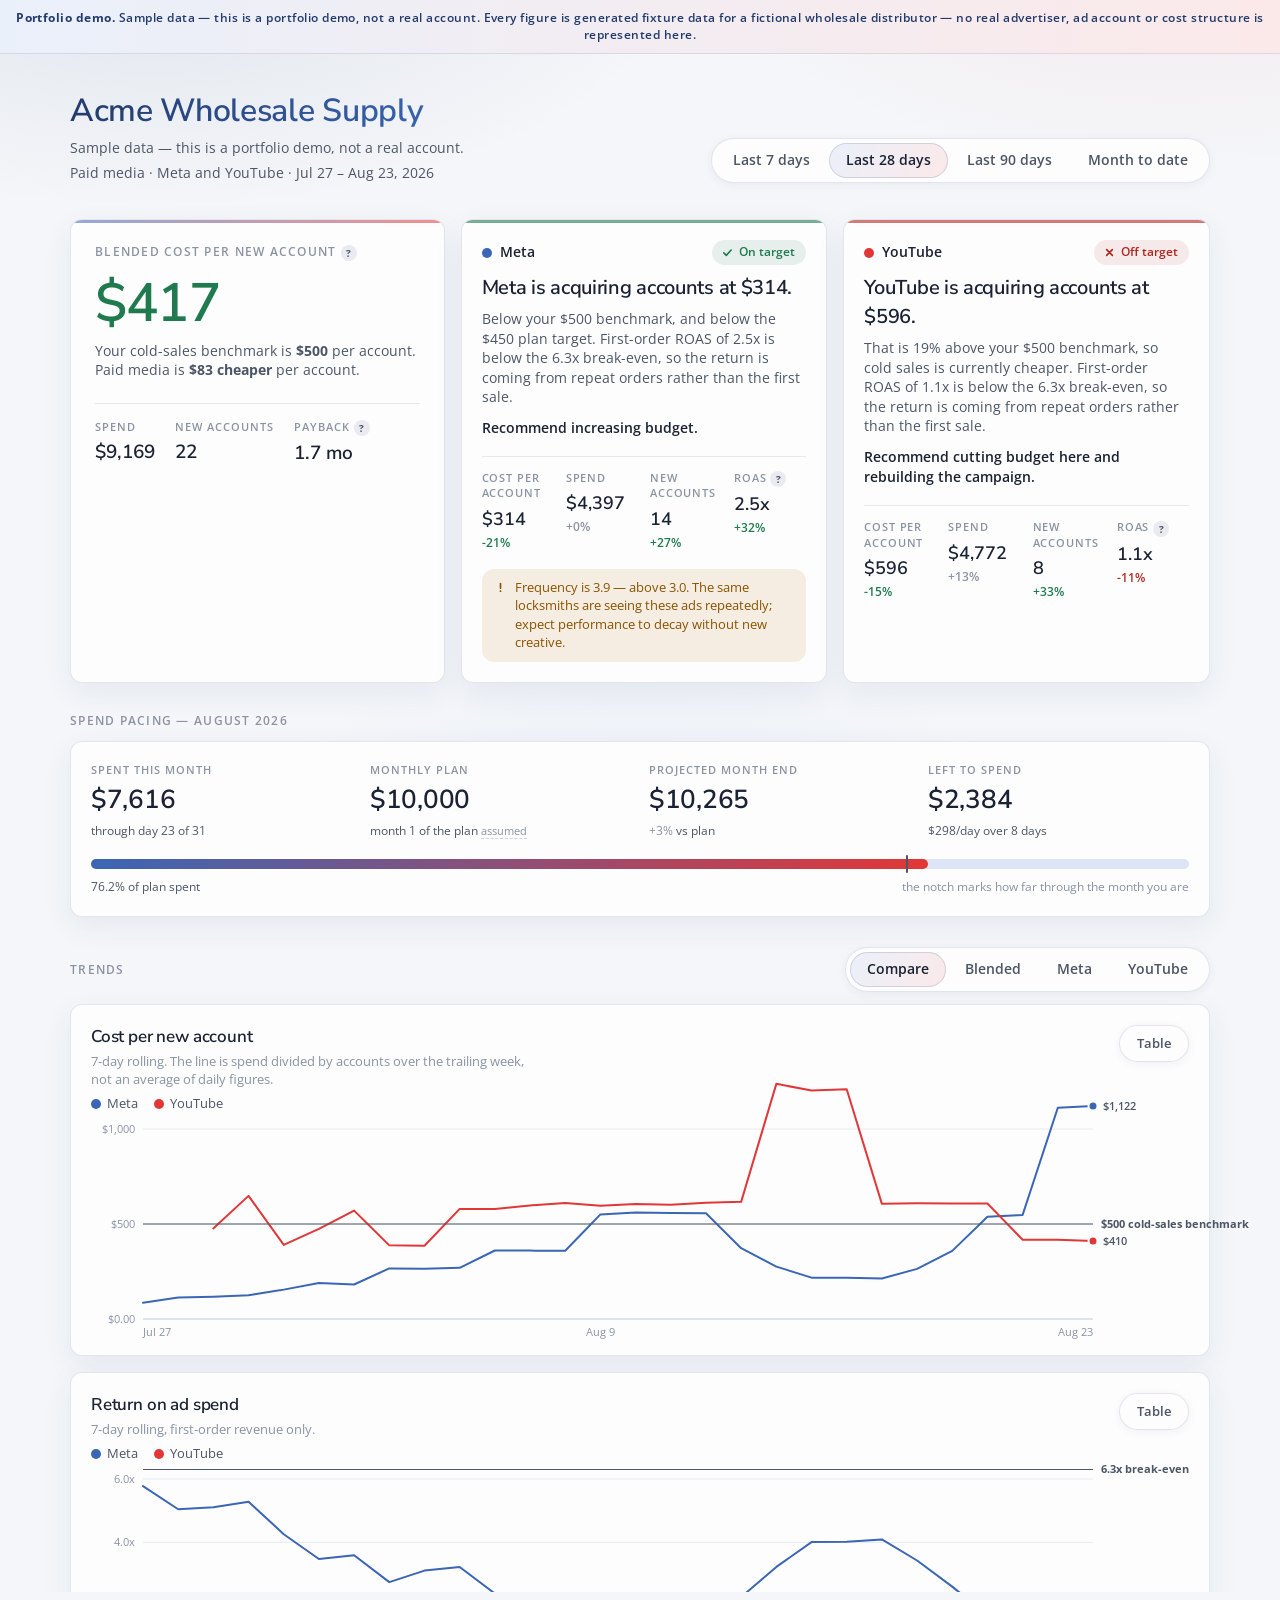
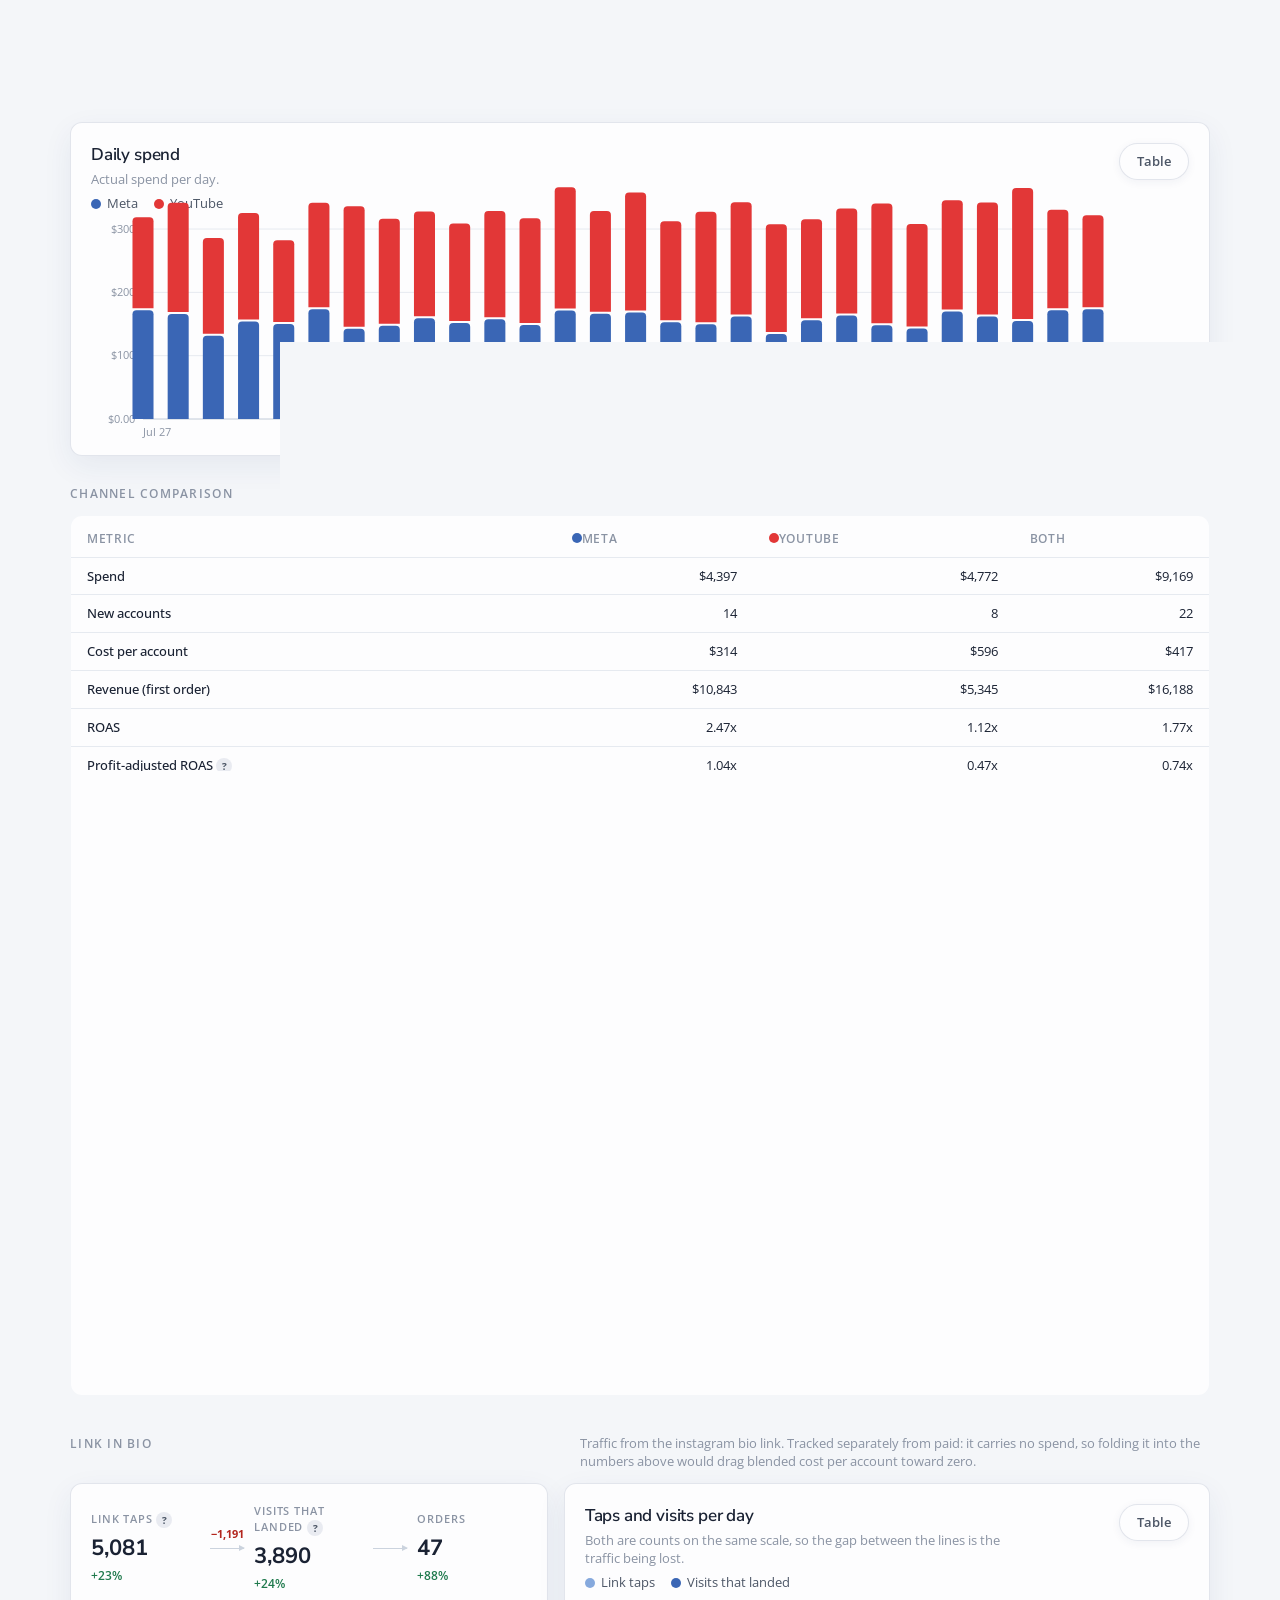
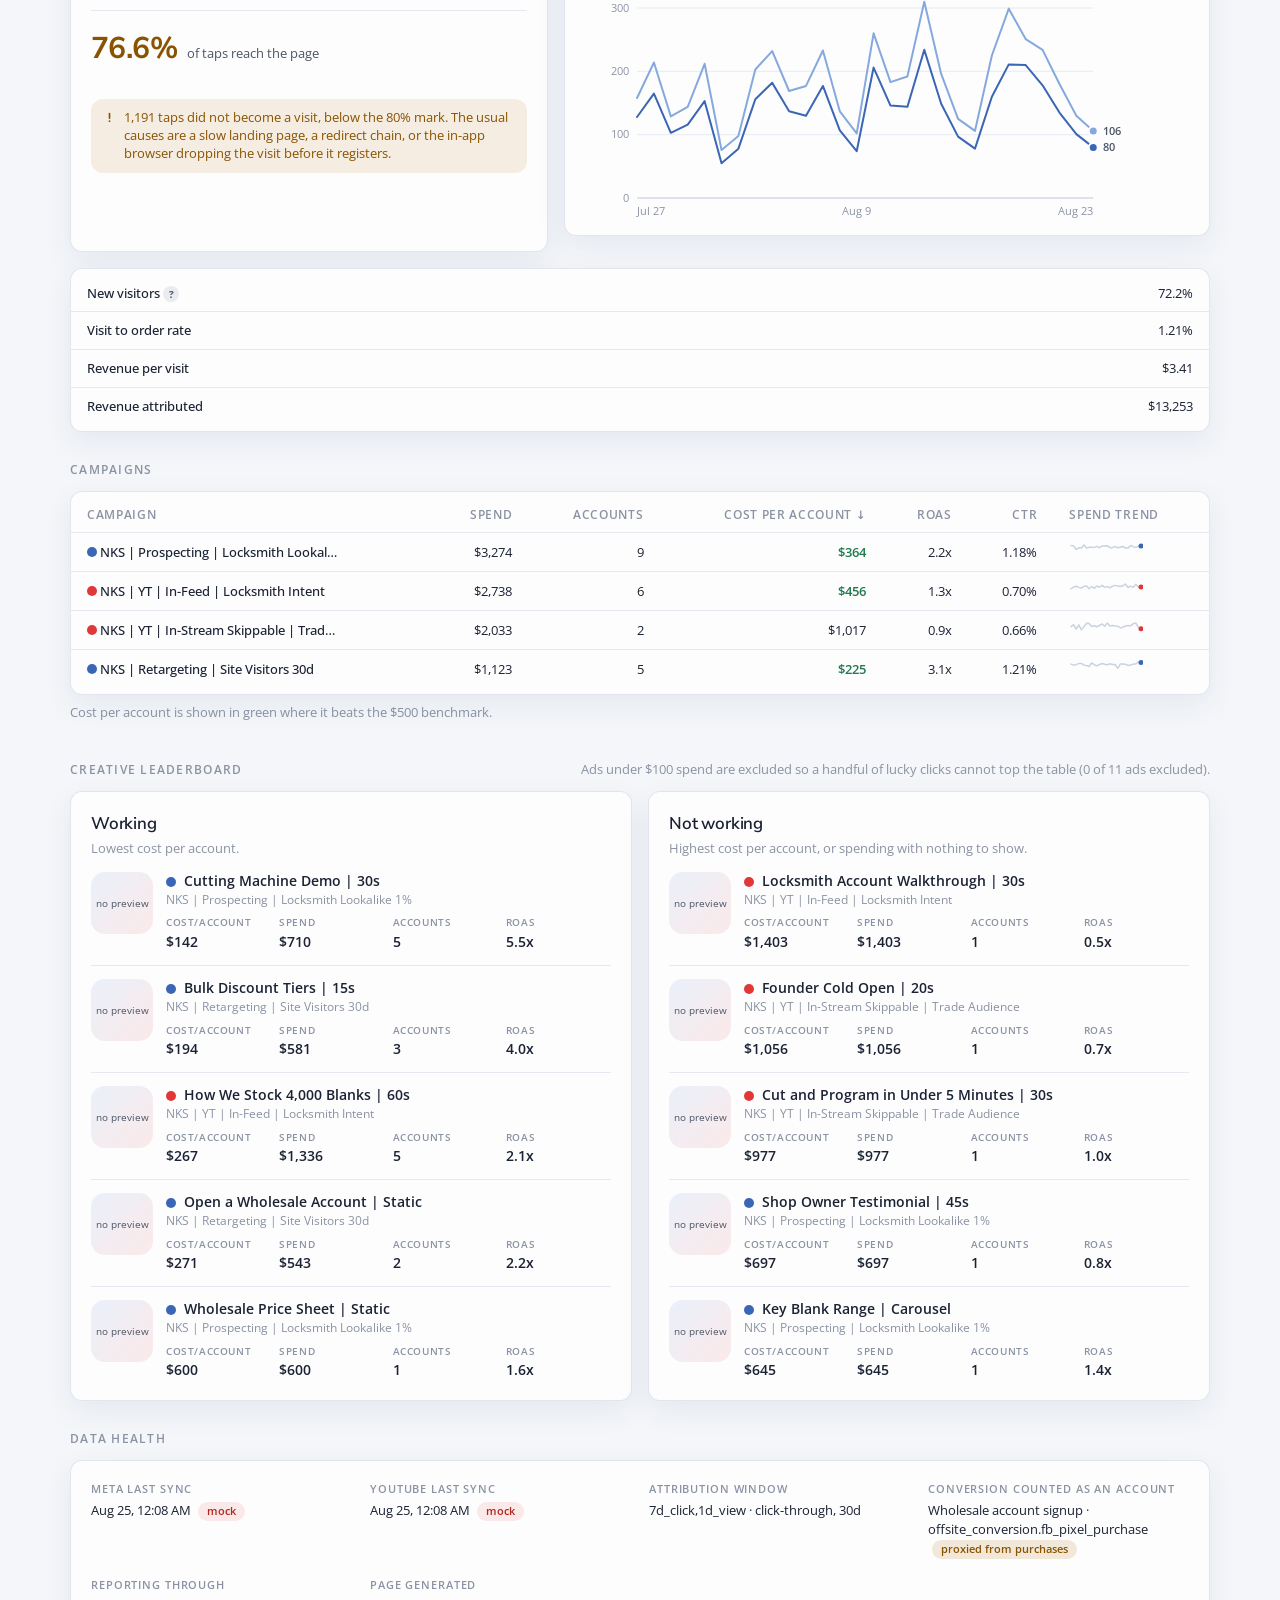
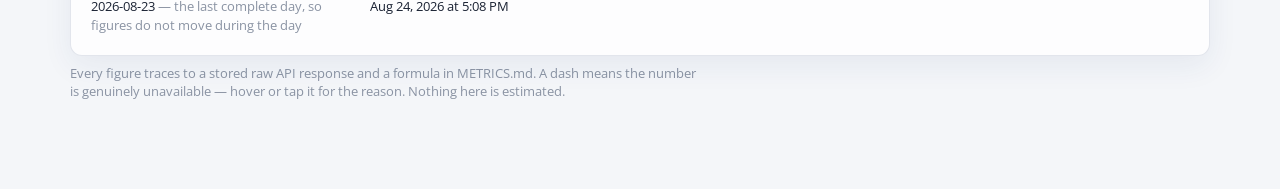
==== commit 9a80b443: "Brand the dashboard to Noble Key Supply; add link-in-bio traffic Branding taken from noblekeysupply." ====
--- a/docs/index.html
+++ b/docs/index.html
@@ -6,7 +6,7 @@
 <title>Acme Wholesale Supply — paid media</title>
 <link rel="preconnect" href="https://fonts.googleapis.com">
 <link rel="preconnect" href="https://fonts.gstatic.com" crossorigin>
-<link href="https://fonts.googleapis.com/css2?family=Fraunces:opsz,wght@9..144,500;9..144,600;9..144,700&family=Inter:wght@400;500;600;700&display=swap" rel="stylesheet">
+<link href="https://fonts.googleapis.com/css2?family=Nunito+Sans:wght@600;700;800&family=Open+Sans:wght@400;600;700&display=swap" rel="stylesheet">
 <link rel="stylesheet" href="static/dashboard.css">
 </head>
 <body>
@@ -33,7 +33,8 @@
 <header class="topbar">
   <div class="topbar-id">
     <h1>Acme Wholesale Supply</h1>
-    <p class="sub">Paid media · Meta and YouTube · Jul 12 – Aug 8, 2026</p>
+    <p class="sub">Sample data — this is a portfolio demo, not a real account.</p>
+    <p class="sub">Paid media · Meta and YouTube · Jul 27 – Aug 23, 2026</p>
   </div>
   <nav class="ranges" aria-label="Date range">
     
@@ -169,8 +170,8 @@
     <div class="pacing-figures">
       <div class="stat">
         <span class="stat-label">Spent this month</span>
-        <span class="stat-value">$2,684</span>
-        <span class="stat-note">through day 8 of 31</span>
+        <span class="stat-value">$7,616</span>
+        <span class="stat-note">through day 23 of 31</span>
       </div>
       <div class="stat">
         <span class="stat-label">Monthly plan</span>
@@ -179,23 +180,23 @@
       </div>
       <div class="stat">
         <span class="stat-label">Projected month end</span>
-        <span class="stat-value">$10,402</span>
-        <span class="stat-note"><span class="delta delta-neutral">+4%<span class="delta-note"> vs prior 28d</span></span> vs plan</span>
+        <span class="stat-value">$10,265</span>
+        <span class="stat-note"><span class="delta delta-neutral">+3%<span class="delta-note"> vs prior 28d</span></span> vs plan</span>
       </div>
       <div class="stat">
         <span class="stat-label">Left to spend</span>
-        <span class="stat-value">$7,316</span>
-        <span class="stat-note">$318/day over 23 days</span>
+        <span class="stat-value">$2,384</span>
+        <span class="stat-note">$298/day over 8 days</span>
       </div>
     </div>
     <div class="meter" role="img"
-         aria-label="$2,684 spent of a $10,000 monthly plan">
+         aria-label="$7,616 spent of a $10,000 monthly plan">
       <div class="meter-track">
-        <div class="meter-fill" style="width: 26.8%"></div>
-        <div class="meter-marker" style="left: 25.8%"></div>
+        <div class="meter-fill" style="width: 76.2%"></div>
+        <div class="meter-marker" style="left: 74.2%"></div>
       </div>
       <p class="meter-caption">
-        <span>26.8% of plan spent</span>
+        <span>76.2% of plan spent</span>
         <span class="muted">the notch marks how far through the month you are</span>
       </p>
     </div>
@@ -264,7 +265,7 @@
   <h2>Channel comparison</h2>
   <div class="card table-wrap">
     <table class="grid">
-      <caption class="sr-only">Core metrics for each channel over Jul 12 – Aug 8, 2026</caption>
+      <caption class="sr-only">Core metrics for each channel over Jul 27 – Aug 23, 2026</caption>
       <thead>
         <tr>
           <th scope="col">Metric</th>
@@ -508,13 +509,91 @@
     </table>
   </div>
 </section>
+
+<!-- 4b ────────────────────────────────────────── link in bio ─────────────── -->
+
+<section class="section">
+  <div class="section-head">
+    <h2>Link in bio</h2>
+    <p class="foot-note">
+      Traffic from the instagram bio link. Tracked separately from paid: it carries no spend,
+      so folding it into the numbers above would drag blended cost per account toward zero.
+    </p>
+  </div>
+
+  <div class="bio-row">
+    <div class="card bio-funnel">
+      <dl class="bio-steps">
+        <div class="bio-step">
+          <dt>Link taps <button class="term" type="button" data-tip="Clicks on the link in the instagram bio, counted by the link tool." aria-label="What this means">?</button></dt>
+          <dd>5,081</dd>
+          <dd class="delta-cell"><span class="delta delta-good">+23%<span class="delta-note"> vs prior 28d</span></span></dd>
+        </div>
+        <div class="bio-arrow" aria-hidden="true">
+          <span class="bio-drop">&minus;1,191</span>
+        </div>
+        <div class="bio-step">
+          <dt>Visits that landed <button class="term" type="button" data-tip="Sessions your analytics actually recorded on the landing page. Always lower than taps." aria-label="What this means">?</button></dt>
+          <dd>3,890</dd>
+          <dd class="delta-cell"><span class="delta delta-good">+24%<span class="delta-note"> vs prior 28d</span></span></dd>
+        </div>
+        <div class="bio-arrow" aria-hidden="true"></div>
+        <div class="bio-step">
+          <dt>Orders</dt>
+          <dd>47</dd>
+          <dd class="delta-cell"><span class="delta delta-good">+88%<span class="delta-note"> vs prior 28d</span></span></dd>
+        </div>
+      </dl>
+
+      <div class="bio-rate is-warn">
+        <span class="bio-rate-value">76.6%</span>
+        <span class="bio-rate-label">of taps reach the page</span>
+      </div>
+
+      
+      <p class="flag">
+        <svg class="state-icon" viewBox="0 0 16 16" aria-hidden="true" focusable="false"><path d="M8 3v6" fill="none" stroke="currentColor" stroke-width="2" stroke-linecap="round"/><circle cx="8" cy="12.5" r="1.15" fill="currentColor"/></svg>
+        1,191 taps did not become a visit, below the
+        80% mark. The usual causes are a slow
+        landing page, a redirect chain, or the in-app browser dropping the visit before it registers.
+      </p>
+      
+    </div>
+
+    <figure class="card chart-card" data-chart="bio">
+      <figcaption>
+        <div>
+          <h3>Taps and visits per day</h3>
+          <p class="chart-note">Both are counts on the same scale, so the gap between the lines is the traffic being lost.</p>
+        </div>
+        <button type="button" class="table-toggle" aria-expanded="false">Table</button>
+      </figcaption>
+      <div class="chart-legend" hidden></div>
+      <div class="chart-plot"></div>
+      <div class="chart-table" hidden></div>
+    </figure>
+  </div>
+
+  <div class="card table-wrap" style="margin-top: var(--gap)">
+    <table class="grid">
+      <caption class="sr-only">Link in bio detail</caption>
+      <tbody>
+        <tr><th scope="row">New visitors <button class="term" type="button" data-tip="Share of sessions from someone analytics has not seen before." aria-label="What this means">?</button></th><td class="num">72.2%</td></tr>
+        <tr><th scope="row">Visit to order rate</th><td class="num">1.21%</td></tr>
+        <tr><th scope="row">Revenue per visit</th><td class="num">$3.41</td></tr>
+        <tr><th scope="row">Revenue attributed</th><td class="num">$13,253</td></tr>
+      </tbody>
+    </table>
+  </div>
+</section>
+
 
 <!-- 5 ──────────────────────────────────────────── campaigns ─────────────── -->
 <section class="section">
   <h2>Campaigns</h2>
   <div class="card table-wrap">
     <table class="grid sortable" id="campaign-table">
-      <caption class="sr-only">Campaign performance over Jul 12 – Aug 8, 2026, sortable</caption>
+      <caption class="sr-only">Campaign performance over Jul 27 – Aug 23, 2026, sortable</caption>
       <thead>
         <tr>
           <th scope="col" data-sort="text">Campaign</th>
@@ -531,7 +610,7 @@
         <tr>
           <th scope="row">
             <span class="swatch swatch-meta" aria-hidden="true"></span>
-            <span class="campaign-name">ACME | Prospecting | Locksmith Lookalike 1%</span>
+            <span class="campaign-name">NKS | Prospecting | Locksmith Lookalike 1%</span>
           </th>
           <td class="num" data-value="3273.650000000001">$3,274</td>
           <td class="num" data-value="9.0">9</td>
@@ -547,7 +626,7 @@
         <tr>
           <th scope="row">
             <span class="swatch swatch-youtube" aria-hidden="true"></span>
-            <span class="campaign-name">ACME | YT | In-Feed | Locksmith Intent</span>
+            <span class="campaign-name">NKS | YT | In-Feed | Locksmith Intent</span>
           </th>
           <td class="num" data-value="2738.4300000000003">$2,738</td>
           <td class="num" data-value="6.0">6</td>
@@ -563,7 +642,7 @@
         <tr>
           <th scope="row">
             <span class="swatch swatch-youtube" aria-hidden="true"></span>
-            <span class="campaign-name">ACME | YT | In-Stream Skippable | Trade Audience</span>
+            <span class="campaign-name">NKS | YT | In-Stream Skippable | Trade Audience</span>
           </th>
           <td class="num" data-value="2033.4399999999998">$2,033</td>
           <td class="num" data-value="2.0">2</td>
@@ -578,7 +657,7 @@
         <tr>
           <th scope="row">
             <span class="swatch swatch-meta" aria-hidden="true"></span>
-            <span class="campaign-name">ACME | Retargeting | Site Visitors 30d</span>
+            <span class="campaign-name">NKS | Retargeting | Site Visitors 30d</span>
           </th>
           <td class="num" data-value="1123.2899999999997">$1,123</td>
           <td class="num" data-value="5.0">5</td>
@@ -621,7 +700,7 @@
           </div>
           <div class="creative-body">
             <p class="creative-name"><span class="swatch swatch-meta" aria-hidden="true"></span>Cutting Machine Demo | 30s</p>
-            <p class="creative-campaign">ACME | Prospecting | Locksmith Lookalike 1%</p>
+            <p class="creative-campaign">NKS | Prospecting | Locksmith Lookalike 1%</p>
             <dl class="creative-stats">
               <div><dt>Cost/account</dt><dd>$142</dd></div>
               <div><dt>Spend</dt><dd>$710</dd></div>
@@ -637,7 +716,7 @@
           </div>
           <div class="creative-body">
             <p class="creative-name"><span class="swatch swatch-meta" aria-hidden="true"></span>Bulk Discount Tiers | 15s</p>
-            <p class="creative-campaign">ACME | Retargeting | Site Visitors 30d</p>
+            <p class="creative-campaign">NKS | Retargeting | Site Visitors 30d</p>
             <dl class="creative-stats">
               <div><dt>Cost/account</dt><dd>$194</dd></div>
               <div><dt>Spend</dt><dd>$581</dd></div>
@@ -653,7 +732,7 @@
           </div>
           <div class="creative-body">
             <p class="creative-name"><span class="swatch swatch-youtube" aria-hidden="true"></span>How We Stock 4,000 Blanks | 60s</p>
-            <p class="creative-campaign">ACME | YT | In-Feed | Locksmith Intent</p>
+            <p class="creative-campaign">NKS | YT | In-Feed | Locksmith Intent</p>
             <dl class="creative-stats">
               <div><dt>Cost/account</dt><dd>$267</dd></div>
               <div><dt>Spend</dt><dd>$1,336</dd></div>
@@ -669,7 +748,7 @@
           </div>
           <div class="creative-body">
             <p class="creative-name"><span class="swatch swatch-meta" aria-hidden="true"></span>Open a Wholesale Account | Static</p>
-            <p class="creative-campaign">ACME | Retargeting | Site Visitors 30d</p>
+            <p class="creative-campaign">NKS | Retargeting | Site Visitors 30d</p>
             <dl class="creative-stats">
               <div><dt>Cost/account</dt><dd>$271</dd></div>
               <div><dt>Spend</dt><dd>$543</dd></div>
@@ -685,7 +764,7 @@
           </div>
           <div class="creative-body">
             <p class="creative-name"><span class="swatch swatch-meta" aria-hidden="true"></span>Wholesale Price Sheet | Static</p>
-            <p class="creative-campaign">ACME | Prospecting | Locksmith Lookalike 1%</p>
+            <p class="creative-campaign">NKS | Prospecting | Locksmith Lookalike 1%</p>
             <dl class="creative-stats">
               <div><dt>Cost/account</dt><dd>$600</dd></div>
               <div><dt>Spend</dt><dd>$600</dd></div>
@@ -711,7 +790,7 @@
           </div>
           <div class="creative-body">
             <p class="creative-name"><span class="swatch swatch-youtube" aria-hidden="true"></span>Locksmith Account Walkthrough | 30s</p>
-            <p class="creative-campaign">ACME | YT | In-Feed | Locksmith Intent</p>
+            <p class="creative-campaign">NKS | YT | In-Feed | Locksmith Intent</p>
             <dl class="creative-stats">
               <div><dt>Cost/account</dt><dd>$1,403</dd></div>
               <div><dt>Spend</dt><dd>$1,403</dd></div>
@@ -727,7 +806,7 @@
           </div>
           <div class="creative-body">
             <p class="creative-name"><span class="swatch swatch-youtube" aria-hidden="true"></span>Founder Cold Open | 20s</p>
-            <p class="creative-campaign">ACME | YT | In-Stream Skippable | Trade Audience</p>
+            <p class="creative-campaign">NKS | YT | In-Stream Skippable | Trade Audience</p>
             <dl class="creative-stats">
               <div><dt>Cost/account</dt><dd>$1,056</dd></div>
               <div><dt>Spend</dt><dd>$1,056</dd></div>
@@ -743,7 +822,7 @@
           </div>
           <div class="creative-body">
             <p class="creative-name"><span class="swatch swatch-youtube" aria-hidden="true"></span>Cut and Program in Under 5 Minutes | 30s</p>
-            <p class="creative-campaign">ACME | YT | In-Stream Skippable | Trade Audience</p>
+            <p class="creative-campaign">NKS | YT | In-Stream Skippable | Trade Audience</p>
             <dl class="creative-stats">
               <div><dt>Cost/account</dt><dd>$977</dd></div>
               <div><dt>Spend</dt><dd>$977</dd></div>
@@ -759,7 +838,7 @@
           </div>
           <div class="creative-body">
             <p class="creative-name"><span class="swatch swatch-meta" aria-hidden="true"></span>Shop Owner Testimonial | 45s</p>
-            <p class="creative-campaign">ACME | Prospecting | Locksmith Lookalike 1%</p>
+            <p class="creative-campaign">NKS | Prospecting | Locksmith Lookalike 1%</p>
             <dl class="creative-stats">
               <div><dt>Cost/account</dt><dd>$697</dd></div>
               <div><dt>Spend</dt><dd>$697</dd></div>
@@ -775,7 +854,7 @@
           </div>
           <div class="creative-body">
             <p class="creative-name"><span class="swatch swatch-meta" aria-hidden="true"></span>Key Blank Range | Carousel</p>
-            <p class="creative-campaign">ACME | Prospecting | Locksmith Lookalike 1%</p>
+            <p class="creative-campaign">NKS | Prospecting | Locksmith Lookalike 1%</p>
             <dl class="creative-stats">
               <div><dt>Cost/account</dt><dd>$645</dd></div>
               <div><dt>Spend</dt><dd>$645</dd></div>
@@ -801,7 +880,7 @@
       <div class="health-item ">
         <dt>Meta last sync</dt>
         <dd>
-          Aug 9, 11:08 PM
+          Aug 25, 12:08 AM
           <span class="tag tag-mock">mock</span>
           
         </dd>
@@ -810,7 +889,7 @@
       <div class="health-item ">
         <dt>YouTube last sync</dt>
         <dd>
-          Aug 9, 11:08 PM
+          Aug 25, 12:08 AM
           <span class="tag tag-mock">mock</span>
           
         </dd>
@@ -833,11 +912,11 @@
       </div>
       <div class="health-item">
         <dt>Reporting through</dt>
-        <dd>2026-08-08 <span class="muted">— the last complete day, so figures do not move during the day</span></dd>
+        <dd>2026-08-23 <span class="muted">— the last complete day, so figures do not move during the day</span></dd>
       </div>
       <div class="health-item">
         <dt>Page generated</dt>
-        <dd>Aug 9, 2026 at 4:53 PM</dd>
+        <dd>Aug 24, 2026 at 5:08 PM</dd>
       </div>
     </dl>
   </div>
@@ -849,7 +928,7 @@
 
 </main>
 
-<script type="application/json" id="view-data">{"generated_at": "Aug 9, 2026 at 4:53 PM", "data_mode": "mock", "client": {"name": "Acme Wholesale Supply", "short": "ACME", "tagline": "Sample data \u2014 this is a portfolio demo, not a real account.", "demo": true}, "range_key": "28d", "ranges": [{"key": "7d", "label": "Last 7 days", "selected": false}, {"key": "28d", "label": "Last 28 days", "selected": true}, {"key": "90d", "label": "Last 90 days", "selected": false}, {"key": "mtd", "label": "Month to date", "selected": false}], "window": {"start": "2026-07-12", "end": "2026-08-08", "label": "Last 28 days", "days": 28, "pretty": "Jul 12 \u2013 Aug 8, 2026"}, "prior_window": {"pretty": "Jun 14 \u2013 Jul 11"}, "channels": [{"key": "meta", "label": "Meta", "detail": "Facebook + Instagram", "is_blended": false, "metrics": {"spend": {"value": 4396.94, "reason": null}, "impressions": {"value": 307553.0, "reason": null}, "clicks": {"value": 3657.0, "reason": null}, "conversions": {"value": 14.0, "reason": null}, "revenue": {"value": 10842.749999999998, "reason": null}, "cac": {"value": 314.0671428571428, "reason": null}, "roas": {"value": 2.4659763380896713, "reason": null}, "profit_roas": {"value": 1.0357100619976618, "reason": null}, "cpm": {"value": 14.296527752940142, "reason": null}, "cpc": {"value": 1.2023352474706042, "reason": null}, "ctr": {"value": 0.011890633484310022, "reason": null}, "cvr": {"value": 0.004596191726854892, "reason": null}, "aov": {"value": 774.4821428571428, "reason": null}, "cost_per_lpv": {"value": 1.9026135871916918, "reason": null}, "cpv": {"value": null, "reason": "This channel does not report video views."}, "view_rate": {"value": null, "reason": "This channel does not report video views."}, "vtr_25": {"value": 0.06061719443478035, "reason": null}, "vtr_50": {"value": 0.03503136044844303, "reason": null}, "vtr_75": {"value": 0.022292092744990295, "reason": null}, "vtr_100": {"value": 0.014413775837010206, "reason": null}, "thumbstop": {"value": 0.29546777303424127, "reason": null}, "frequency": {"value": 3.8549171492316563, "reason": null}, "payback_months": {"value": 1.2562685714285713, "reason": null}, "ltv_to_cac": {"value": 15.920162658576194, "reason": null}, "_conversion_source": {"value": null, "reason": "purchase_proxy"}}, "deltas": {"cac": {"value": -0.21125950694199638, "reason": null}, "roas": {"value": 0.32094253645064186, "reason": null}, "spend": {"value": 0.0038515366192773326, "reason": null}, "conversions": {"value": 0.2727272727272727, "reason": null}}, "verdict": {"state": "good", "headline": "Meta is acquiring accounts at $314.", "detail": "Below your $500 benchmark, and below the $450 plan target. First-order ROAS of 2.5x is below the 6.3x break-even, so the return is coming from repeat orders rather than the first sale.", "recommendation": "Recommend increasing budget."}, "frequency_flag": true, "series": [{"date": "2026-07-12", "spend": 171.77999999999997, "conversions": 2.0, "revenue": 991.99, "cac": {"value": 85.88999999999999, "reason": null}, "roas": {"value": 5.774770054721156, "reason": null}, "cac_daily": {"value": 85.88999999999999, "reason": null}}, {"date": "2026-07-13", "spend": 165.93, "conversions": 1.0, "revenue": 711.52, "cac": {"value": 112.57, "reason": null}, "roas": {"value": 5.044298362500371, "reason": null}, "cac_daily": {"value": 165.93, "reason": null}}, {"date": "2026-07-14", "spend": 131.32000000000002, "conversions": 1.0, "revenue": 693.32, "cac": {"value": 117.2575, "reason": null}, "roas": {"value": 5.110184849583183, "reason": null}, "cac_daily": {"value": 131.32000000000002, "reason": null}}, {"date": "2026-07-15", "spend": 153.92000000000002, "conversions": 1.0, "revenue": 892.61, "cac": {"value": 124.59, "reason": null}, "roas": {"value": 5.2804237900313025, "reason": null}, "cac_daily": {"value": 153.92000000000002, "reason": null}}, {"date": "2026-07-16", "spend": 150.14, "conversions": 0.0, "revenue": 0.0, "cac": {"value": 154.618, "reason": null}, "roas": {"value": 4.254925041068957, "reason": null}, "cac_daily": {"value": null, "reason": "No accounts acquired in this period, so cost per account cannot be calculated. Spend to date is shown instead."}}, {"date": "2026-07-17", "spend": 173.45000000000002, "conversions": 0.0, "revenue": 0.0, "cac": {"value": 189.30800000000002, "reason": null}, "roas": {"value": 3.4752255583493565, "reason": null}, "cac_daily": {"value": null, "reason": "No accounts acquired in this period, so cost per account cannot be calculated. Spend to date is shown instead."}}, {"date": "2026-07-18", "spend": 142.63, "conversions": 1.0, "revenue": 624.55, "cac": {"value": 181.52833333333334, "reason": null}, "roas": {"value": 3.5935528888970496, "reason": null}, "cac_daily": {"value": 142.63, "reason": null}}, {"date": "2026-07-19", "spend": 147.21, "conversions": 0.0, "revenue": 0.0, "cac": {"value": 266.15, "reason": null}, "roas": {"value": 2.7446928423821157, "reason": null}, "cac_daily": {"value": null, "reason": "No accounts acquired in this period, so cost per account cannot be calculated. Spend to date is shown instead."}}, {"date": "2026-07-20", "spend": 158.92, "conversions": 1.0, "revenue": 1075.4, "cac": {"value": 264.39750000000004, "reason": null}, "roas": {"value": 3.106950708686731, "reason": null}, "cac_daily": {"value": 158.92, "reason": null}}, {"date": "2026-07-21", "spend": 151.57999999999998, "conversions": 1.0, "revenue": 877.54, "cac": {"value": 269.4625, "reason": null}, "roas": {"value": 3.2194646750475484, "reason": null}, "cac_daily": {"value": 151.57999999999998, "reason": null}}, {"date": "2026-07-22", "spend": 157.44, "conversions": 0.0, "revenue": 0.0, "cac": {"value": 360.4566666666667, "reason": null}, "roas": {"value": 2.383541248601311, "reason": null}, "cac_daily": {"value": null, "reason": "No accounts acquired in this period, so cost per account cannot be calculated. Spend to date is shown instead."}}, {"date": "2026-07-23", "spend": 148.48, "conversions": 0.0, "revenue": 0.0, "cac": {"value": 359.90333333333336, "reason": null}, "roas": {"value": 2.3872058237860165, "reason": null}, "cac_daily": {"value": null, "reason": "No accounts acquired in this period, so cost per account cannot be calculated. Spend to date is shown instead."}}, {"date": "2026-07-24", "spend": 171.11999999999998, "conversions": 0.0, "revenue": 0.0, "cac": {"value": 359.1266666666666, "reason": null}, "roas": {"value": 2.392368523640684, "reason": null}, "cac_daily": {"value": null, "reason": "No accounts acquired in this period, so cost per account cannot be calculated. Spend to date is shown instead."}}, {"date": "2026-07-25", "spend": 165.99999999999997, "conversions": 0.0, "revenue": 0.0, "cac": {"value": 550.375, "reason": null}, "roas": {"value": 1.7741903247785602, "reason": null}, "cac_daily": {"value": null, "reason": "No accounts acquired in this period, so cost per account cannot be calculated. Spend to date is shown instead."}}, {"date": "2026-07-26", "spend": 167.97, "conversions": 0.0, "revenue": 0.0, "cac": {"value": 560.755, "reason": null}, "roas": {"value": 1.7413487173542814, "reason": null}, "cac_daily": {"value": null, "reason": "No accounts acquired in this period, so cost per account cannot be calculated. Spend to date is shown instead."}}, {"date": "2026-07-27", "spend": 152.64, "conversions": 1.0, "revenue": 744.02, "cac": {"value": 557.615, "reason": null}, "roas": {"value": 1.4540139702124224, "reason": null}, "cac_daily": {"value": 152.64, "reason": null}}, {"date": "2026-07-28", "spend": 149.5, "conversions": 1.0, "revenue": 817.98, "cac": {"value": 556.575, "reason": null}, "roas": {"value": 1.4032250819745766, "reason": null}, "cac_daily": {"value": 149.5, "reason": null}}, {"date": "2026-07-29", "spend": 162.0, "conversions": 1.0, "revenue": 976.77, "cac": {"value": 372.57, "reason": null}, "roas": {"value": 2.2714031367707186, "reason": null}, "cac_daily": {"value": 162.0, "reason": null}}, {"date": "2026-07-30", "spend": 134.28, "conversions": 1.0, "revenue": 1018.38, "cac": {"value": 275.8775, "reason": null}, "roas": {"value": 3.2234868737030022, "reason": null}, "cac_daily": {"value": 134.28, "reason": null}}, {"date": "2026-07-31", "spend": 155.86, "conversions": 1.0, "revenue": 803.57, "cac": {"value": 217.65, "reason": null}, "roas": {"value": 4.0070939581897544, "reason": null}, "cac_daily": {"value": 155.86, "reason": null}}, {"date": "2026-08-01", "spend": 163.25, "conversions": 0.0, "revenue": 0.0, "cac": {"value": 217.1, "reason": null}, "roas": {"value": 4.017245508982036, "reason": null}, "cac_daily": {"value": null, "reason": "No accounts acquired in this period, so cost per account cannot be calculated. Spend to date is shown instead."}}, {"date": "2026-08-02", "spend": 147.89999999999998, "conversions": 0.0, "revenue": 0.0, "cac": {"value": 213.08599999999996, "reason": null}, "roas": {"value": 4.092920229390951, "reason": null}, "cac_daily": {"value": null, "reason": "No accounts acquired in this period, so cost per account cannot be calculated. Spend to date is shown instead."}}, {"date": "2026-08-03", "spend": 142.84, "conversions": 0.0, "revenue": 0.0, "cac": {"value": 263.90749999999997, "reason": null}, "roas": {"value": 3.4261057378058606, "reason": null}, "cac_daily": {"value": null, "reason": "No accounts acquired in this period, so cost per account cannot be calculated. Spend to date is shown instead."}}, {"date": "2026-08-04", "spend": 169.58999999999997, "conversions": 0.0, "revenue": 0.0, "cac": {"value": 358.5733333333333, "reason": null}, "roas": {"value": 2.6017179191611204, "reason": null}, "cac_daily": {"value": null, "reason": "No accounts acquired in this period, so cost per account cannot be calculated. Spend to date is shown instead."}}, {"date": "2026-08-05", "spend": 161.66, "conversions": 0.0, "revenue": 0.0, "cac": {"value": 537.69, "reason": null}, "roas": {"value": 1.6942383157581504, "reason": null}, "cac_daily": {"value": null, "reason": "No accounts acquired in this period, so cost per account cannot be calculated. Spend to date is shown instead."}}, {"date": "2026-08-06", "spend": 154.54999999999998, "conversions": 1.0, "revenue": 615.1, "cac": {"value": 547.825, "reason": null}, "roas": {"value": 1.2948204262310044, "reason": null}, "cac_daily": {"value": 154.54999999999998, "reason": null}}, {"date": "2026-08-07", "spend": 171.87, "conversions": 0.0, "revenue": 0.0, "cac": {"value": 1111.6599999999999, "reason": null}, "roas": {"value": 0.5533166615691849, "reason": null}, "cac_daily": {"value": null, "reason": "No accounts acquired in this period, so cost per account cannot be calculated. Spend to date is shown instead."}}, {"date": "2026-08-08", "spend": 173.11, "conversions": 0.0, "revenue": 0.0, "cac": {"value": 1121.52, "reason": null}, "roas": {"value": 0.5484521007204508, "reason": null}, "cac_daily": {"value": null, "reason": "No accounts acquired in this period, so cost per account cannot be calculated. Spend to date is shown instead."}}], "row_count": 196}, {"key": "youtube", "label": "YouTube", "detail": "Google Ads video campaigns", "is_blended": false, "metrics": {"spend": {"value": 4771.87, "reason": null}, "impressions": {"value": 540907.0, "reason": null}, "clicks": {"value": 3688.0, "reason": null}, "conversions": {"value": 8.0, "reason": null}, "revenue": {"value": 5345.46, "reason": null}, "cac": {"value": 596.48375, "reason": null}, "roas": {"value": 1.120202352536846, "reason": null}, "profit_roas": {"value": 0.47048498806547534, "reason": null}, "cpm": {"value": 8.821978639581296, "reason": null}, "cpc": {"value": 1.2938909978308026, "reason": null}, "ctr": {"value": 0.006818177616484904, "reason": null}, "cvr": {"value": 0.002561639449247518, "reason": null}, "aov": {"value": 668.1825, "reason": null}, "cost_per_lpv": {"value": 1.9775673435557397, "reason": null}, "cpv": {"value": 0.039507467876539935, "reason": null}, "view_rate": {"value": 0.22329901443316505, "reason": null}, "vtr_25": {"value": 0.32226611968416013, "reason": null}, "vtr_50": {"value": 0.1997053097852311, "reason": null}, "vtr_75": {"value": 0.14170088388576965, "reason": null}, "vtr_100": {"value": 0.09335061295194923, "reason": null}, "thumbstop": {"value": null, "reason": "Thumbstop rate is a Meta metric; not reported here."}, "frequency": {"value": 2.127210162026113, "reason": null}, "payback_months": {"value": 2.385935, "reason": null}, "ltv_to_cac": {"value": 8.382458030080452, "reason": null}, "_conversion_source": {"value": null, "reason": "purchase_proxy"}}, "deltas": {"cac": {"value": -0.15308886064986074, "reason": null}, "roas": {"value": -0.10557243748816138, "reason": null}, "spend": {"value": 0.1292148524668524, "reason": null}, "conversions": {"value": 0.3333333333333333, "reason": null}}, "verdict": {"state": "critical", "headline": "YouTube is acquiring accounts at $596.", "detail": "That is 19% above your $500 benchmark, so cold sales is currently cheaper. First-order ROAS of 1.1x is below the 6.3x break-even, so the return is coming from repeat orders rather than the first sale.", "recommendation": "Recommend cutting budget here and rebuilding the campaign."}, "frequency_flag": false, "series": [{"date": "2026-07-12", "spend": 146.88, "conversions": 0.0, "revenue": 0.0, "cac": {"value": null, "reason": "No accounts acquired in this period, so cost per account cannot be calculated. Spend to date is shown instead."}, "roas": {"value": 0.0, "reason": null}, "cac_daily": {"value": null, "reason": "No accounts acquired in this period, so cost per account cannot be calculated. Spend to date is shown instead."}}, {"date": "2026-07-13", "spend": 175.52, "conversions": 0.0, "revenue": 0.0, "cac": {"value": null, "reason": "No accounts acquired in this period, so cost per account cannot be calculated. Spend to date is shown instead."}, "roas": {"value": 0.0, "reason": null}, "cac_daily": {"value": null, "reason": "No accounts acquired in this period, so cost per account cannot be calculated. Spend to date is shown instead."}}, {"date": "2026-07-14", "spend": 154.47, "conversions": 1.0, "revenue": 758.74, "cac": {"value": 476.87, "reason": null}, "roas": {"value": 1.591083523811521, "reason": null}, "cac_daily": {"value": 154.47, "reason": null}}, {"date": "2026-07-15", "spend": 171.22000000000003, "conversions": 0.0, "revenue": 0.0, "cac": {"value": 648.09, "reason": null}, "roas": {"value": 1.1707324599978397, "reason": null}, "cac_daily": {"value": null, "reason": "No accounts acquired in this period, so cost per account cannot be calculated. Spend to date is shown instead."}}, {"date": "2026-07-16", "spend": 131.96, "conversions": 1.0, "revenue": 503.49, "cac": {"value": 390.02500000000003, "reason": null}, "roas": {"value": 1.6181398628293058, "reason": null}, "cac_daily": {"value": 131.96, "reason": null}}, {"date": "2026-07-17", "spend": 167.95, "conversions": 0.0, "revenue": 0.0, "cac": {"value": 474.0, "reason": null}, "roas": {"value": 1.3314662447257384, "reason": null}, "cac_daily": {"value": null, "reason": "No accounts acquired in this period, so cost per account cannot be calculated. Spend to date is shown instead."}}, {"date": "2026-07-18", "spend": 193.12, "conversions": 0.0, "revenue": 0.0, "cac": {"value": 570.56, "reason": null}, "roas": {"value": 1.1061325715086934, "reason": null}, "cac_daily": {"value": null, "reason": "No accounts acquired in this period, so cost per account cannot be calculated. Spend to date is shown instead."}}, {"date": "2026-07-19", "spend": 168.82999999999998, "conversions": 1.0, "revenue": 584.35, "cac": {"value": 387.69000000000005, "reason": null}, "roas": {"value": 1.5876774398789408, "reason": null}, "cac_daily": {"value": 168.82999999999998, "reason": null}}, {"date": "2026-07-20", "spend": 168.76, "conversions": 0.0, "revenue": 0.0, "cac": {"value": 385.4366666666667, "reason": null}, "roas": {"value": 1.5969592929231777, "reason": null}, "cac_daily": {"value": null, "reason": "No accounts acquired in this period, so cost per account cannot be calculated. Spend to date is shown instead."}}, {"date": "2026-07-21", "spend": 156.91, "conversions": 0.0, "revenue": 0.0, "cac": {"value": 579.375, "reason": null}, "roas": {"value": 0.938804746494067, "reason": null}, "cac_daily": {"value": null, "reason": "No accounts acquired in this period, so cost per account cannot be calculated. Spend to date is shown instead."}}, {"date": "2026-07-22", "spend": 170.79000000000002, "conversions": 0.0, "revenue": 0.0, "cac": {"value": 579.16, "reason": null}, "roas": {"value": 0.9391532564403621, "reason": null}, "cac_daily": {"value": null, "reason": "No accounts acquired in this period, so cost per account cannot be calculated. Spend to date is shown instead."}}, {"date": "2026-07-23", "spend": 168.65, "conversions": 1.0, "revenue": 535.6, "cac": {"value": 597.505, "reason": null}, "roas": {"value": 0.93718881013548, "reason": null}, "cac_daily": {"value": 168.65, "reason": null}}, {"date": "2026-07-24", "spend": 194.76, "conversions": 0.0, "revenue": 0.0, "cac": {"value": 610.9100000000001, "reason": null}, "roas": {"value": 0.916624380023244, "reason": null}, "cac_daily": {"value": null, "reason": "No accounts acquired in this period, so cost per account cannot be calculated. Spend to date is shown instead."}}, {"date": "2026-07-25", "spend": 162.23000000000002, "conversions": 0.0, "revenue": 0.0, "cac": {"value": 595.4649999999999, "reason": null}, "roas": {"value": 0.9403995197030893, "reason": null}, "cac_daily": {"value": null, "reason": "No accounts acquired in this period, so cost per account cannot be calculated. Spend to date is shown instead."}}, {"date": "2026-07-26", "spend": 189.53999999999996, "conversions": 1.0, "revenue": 774.28, "cac": {"value": 605.8199999999999, "reason": null}, "roas": {"value": 1.0810801888349677, "reason": null}, "cac_daily": {"value": 189.53999999999996, "reason": null}}, {"date": "2026-07-27", "spend": 159.6, "conversions": 0.0, "revenue": 0.0, "cac": {"value": 601.24, "reason": null}, "roas": {"value": 1.089315414809394, "reason": null}, "cac_daily": {"value": null, "reason": "No accounts acquired in this period, so cost per account cannot be calculated. Spend to date is shown instead."}}, {"date": "2026-07-28", "spend": 177.93, "conversions": 0.0, "revenue": 0.0, "cac": {"value": 611.75, "reason": null}, "roas": {"value": 1.0706007355946057, "reason": null}, "cac_daily": {"value": null, "reason": "No accounts acquired in this period, so cost per account cannot be calculated. Spend to date is shown instead."}}, {"date": "2026-07-29", "spend": 180.29, "conversions": 0.0, "revenue": 0.0, "cac": {"value": 616.5, "reason": null}, "roas": {"value": 1.0623519870235199, "reason": null}, "cac_daily": {"value": null, "reason": "No accounts acquired in this period, so cost per account cannot be calculated. Spend to date is shown instead."}}, {"date": "2026-07-30", "spend": 173.28, "conversions": 0.0, "revenue": 0.0, "cac": {"value": 1237.6299999999999, "reason": null}, "roas": {"value": 0.625615086899962, "reason": null}, "cac_daily": {"value": null, "reason": "No accounts acquired in this period, so cost per account cannot be calculated. Spend to date is shown instead."}}, {"date": "2026-07-31", "spend": 159.56, "conversions": 0.0, "revenue": 0.0, "cac": {"value": 1202.4299999999998, "reason": null}, "roas": {"value": 0.6439293763462323, "reason": null}, "cac_daily": {"value": null, "reason": "No accounts acquired in this period, so cost per account cannot be calculated. Spend to date is shown instead."}}, {"date": "2026-08-01", "spend": 169.11, "conversions": 0.0, "revenue": 0.0, "cac": {"value": 1209.31, "reason": null}, "roas": {"value": 0.6402659367738628, "reason": null}, "cac_daily": {"value": null, "reason": "No accounts acquired in this period, so cost per account cannot be calculated. Spend to date is shown instead."}}, {"date": "2026-08-02", "spend": 192.47, "conversions": 2.0, "revenue": 1619.54, "cac": {"value": 606.1199999999999, "reason": null}, "roas": {"value": 1.335989573021844, "reason": null}, "cac_daily": {"value": 96.235, "reason": null}}, {"date": "2026-08-03", "spend": 165.06, "conversions": 0.0, "revenue": 0.0, "cac": {"value": 608.8499999999999, "reason": null}, "roas": {"value": 1.3299991787796668, "reason": null}, "cac_daily": {"value": null, "reason": "No accounts acquired in this period, so cost per account cannot be calculated. Spend to date is shown instead."}}, {"date": "2026-08-04", "spend": 175.7, "conversions": 0.0, "revenue": 0.0, "cac": {"value": 607.735, "reason": null}, "roas": {"value": 1.332439303314767, "reason": null}, "cac_daily": {"value": null, "reason": "No accounts acquired in this period, so cost per account cannot be calculated. Spend to date is shown instead."}}, {"date": "2026-08-05", "spend": 180.18999999999997, "conversions": 0.0, "revenue": 0.0, "cac": {"value": 607.6850000000001, "reason": null}, "roas": {"value": 1.3325489357150495, "reason": null}, "cac_daily": {"value": null, "reason": "No accounts acquired in this period, so cost per account cannot be calculated. Spend to date is shown instead."}}, {"date": "2026-08-06", "spend": 210.01999999999998, "conversions": 1.0, "revenue": 569.46, "cac": {"value": 417.37000000000006, "reason": null}, "roas": {"value": 1.7482489557626724, "reason": null}, "cac_daily": {"value": 210.01999999999998, "reason": null}}, {"date": "2026-08-07", "spend": 158.4, "conversions": 0.0, "revenue": 0.0, "cac": {"value": 416.9833333333334, "reason": null}, "roas": {"value": 1.7498700987249687, "reason": null}, "cac_daily": {"value": null, "reason": "No accounts acquired in this period, so cost per account cannot be calculated. Spend to date is shown instead."}}, {"date": "2026-08-08", "spend": 148.67000000000002, "conversions": 0.0, "revenue": 0.0, "cac": {"value": 410.17, "reason": null}, "roas": {"value": 1.7789371886453584, "reason": null}, "cac_daily": {"value": null, "reason": "No accounts acquired in this period, so cost per account cannot be calculated. Spend to date is shown instead."}}], "row_count": 112}], "blended": {"key": "blended", "label": "Both channels", "detail": "Meta + YouTube", "is_blended": true, "metrics": {"spend": {"value": 9168.810000000003, "reason": null}, "impressions": {"value": 848460.0, "reason": null}, "clicks": {"value": 7345.0, "reason": null}, "conversions": {"value": 22.0, "reason": null}, "revenue": {"value": 16188.210000000003, "reason": null}, "cac": {"value": 416.76409090909107, "reason": null}, "roas": {"value": 1.7655737222169505, "reason": null}, "profit_roas": {"value": 0.7415409633311192, "reason": null}, "cpm": {"value": 10.806413973552086, "reason": null}, "cpc": {"value": 1.2483063308373048, "reason": null}, "ctr": {"value": 0.008656860665205195, "reason": null}, "cvr": {"value": 0.003566218187712757, "reason": null}, "aov": {"value": 735.8277272727274, "reason": null}, "cost_per_lpv": {"value": 1.9408996613039804, "reason": null}, "cpv": {"value": 0.07591079944363495, "reason": null}, "view_rate": {"value": 0.14235674044739882, "reason": null}, "vtr_25": {"value": 0.22742262451971806, "reason": null}, "vtr_50": {"value": 0.1400136718289607, "reason": null}, "vtr_75": {"value": 0.09841713221601489, "reason": null}, "vtr_100": {"value": 0.06473728873488438, "reason": null}, "thumbstop": {"value": 0.10710227942389741, "reason": null}, "frequency": {"value": null, "reason": "Reach cannot be added across platforms \u2014 the same locksmith may see both, and neither API reports the overlap. Frequency is shown per channel instead."}, "payback_months": {"value": 1.6670563636363642, "reason": null}, "ltv_to_cac": {"value": 11.997194837716123, "reason": null}, "_conversion_source": {"value": null, "reason": "purchase_proxy"}}, "deltas": {"cac": {"value": -0.1767288086714288, "reason": null}, "roas": {"value": 0.12806609480368406, "reason": null}, "spend": {"value": 0.06540977701344512, "reason": null}, "conversions": {"value": 0.29411764705882354, "reason": null}}, "verdict": {"state": "good", "headline": "Both channels is acquiring accounts at $417.", "detail": "Below your $500 benchmark, and below the $450 plan target. First-order ROAS of 1.8x is below the 6.3x break-even, so the return is coming from repeat orders rather than the first sale.", "recommendation": "Recommend increasing budget."}, "frequency_flag": false, "series": [{"date": "2026-07-12", "spend": 318.66, "conversions": 2.0, "revenue": 991.99, "cac": {"value": 159.33, "reason": null}, "roas": {"value": 3.1130044561601706, "reason": null}, "cac_daily": {"value": 159.33, "reason": null}}, {"date": "2026-07-13", "spend": 341.45000000000005, "conversions": 1.0, "revenue": 711.52, "cac": {"value": 220.03666666666672, "reason": null}, "roas": {"value": 2.5806456499674293, "reason": null}, "cac_daily": {"value": 341.45000000000005, "reason": null}}, {"date": "2026-07-14", "spend": 285.78999999999996, "conversions": 2.0, "revenue": 1452.06, "cac": {"value": 189.18, "reason": null}, "roas": {"value": 3.3360503224442324, "reason": null}, "cac_daily": {"value": 142.89499999999998, "reason": null}}, {"date": "2026-07-15", "spend": 325.14, "conversions": 1.0, "revenue": 892.61, "cac": {"value": 211.84, "reason": null}, "roas": {"value": 3.1849351711983886, "reason": null}, "cac_daily": {"value": 325.14, "reason": null}}, {"date": "2026-07-16", "spend": 282.09999999999997, "conversions": 1.0, "revenue": 503.49, "cac": {"value": 221.87714285714284, "reason": null}, "roas": {"value": 2.9306244124805234, "reason": null}, "cac_daily": {"value": 282.09999999999997, "reason": null}}, {"date": "2026-07-17", "spend": 341.40000000000003, "conversions": 0.0, "revenue": 0.0, "cac": {"value": 270.6485714285714, "reason": null}, "roas": {"value": 2.4025198728979067, "reason": null}, "cac_daily": {"value": null, "reason": "No accounts acquired in this period, so cost per account cannot be calculated. Spend to date is shown instead."}}, {"date": "2026-07-18", "spend": 335.75, "conversions": 1.0, "revenue": 624.55, "cac": {"value": 278.78625, "reason": null}, "roas": {"value": 2.32087307031821, "reason": null}, "cac_daily": {"value": 335.75, "reason": null}}, {"date": "2026-07-19", "spend": 316.03999999999996, "conversions": 1.0, "revenue": 584.35, "cac": {"value": 318.23857142857145, "reason": null}, "roas": {"value": 2.140613286528077, "reason": null}, "cac_daily": {"value": 316.03999999999996, "reason": null}}, {"date": "2026-07-20", "spend": 327.67999999999995, "conversions": 1.0, "revenue": 1075.4, "cac": {"value": 316.2714285714286, "reason": null}, "roas": {"value": 2.3182889922760737, "reason": null}, "cac_daily": {"value": 327.67999999999995, "reason": null}}, {"date": "2026-07-21", "spend": 308.49, "conversions": 1.0, "revenue": 877.54, "cac": {"value": 372.7666666666667, "reason": null}, "roas": {"value": 2.0378878655101493, "reason": null}, "cac_daily": {"value": 308.49, "reason": null}}, {"date": "2026-07-22", "spend": 328.22999999999996, "conversions": 0.0, "revenue": 0.0, "cac": {"value": 447.93799999999993, "reason": null}, "roas": {"value": 1.6365345204023773, "reason": null}, "cac_daily": {"value": null, "reason": "No accounts acquired in this period, so cost per account cannot be calculated. Spend to date is shown instead."}}, {"date": "2026-07-23", "spend": 317.13, "conversions": 1.0, "revenue": 535.6, "cac": {"value": 454.94399999999996, "reason": null}, "roas": {"value": 1.6254484068368855, "reason": null}, "cac_daily": {"value": 317.13, "reason": null}}, {"date": "2026-07-24", "spend": 365.88, "conversions": 0.0, "revenue": 0.0, "cac": {"value": 459.84000000000003, "reason": null}, "roas": {"value": 1.6081419624217117, "reason": null}, "cac_daily": {"value": null, "reason": "No accounts acquired in this period, so cost per account cannot be calculated. Spend to date is shown instead."}}, {"date": "2026-07-25", "spend": 328.22999999999996, "conversions": 0.0, "revenue": 0.0, "cac": {"value": 572.92, "reason": null}, "roas": {"value": 1.3408896530056553, "reason": null}, "cac_daily": {"value": null, "reason": "No accounts acquired in this period, so cost per account cannot be calculated. Spend to date is shown instead."}}, {"date": "2026-07-26", "spend": 357.50999999999993, "conversions": 1.0, "revenue": 774.28, "cac": {"value": 583.2874999999999, "reason": null}, "roas": {"value": 1.3984613076741745, "reason": null}, "cac_daily": {"value": 357.50999999999993, "reason": null}}, {"date": "2026-07-27", "spend": 312.24, "conversions": 1.0, "revenue": 744.02, "cac": {"value": 579.4275, "reason": null}, "roas": {"value": 1.2648001691324626, "reason": null}, "cac_daily": {"value": 312.24, "reason": null}}, {"date": "2026-07-28", "spend": 327.42999999999995, "conversions": 1.0, "revenue": 817.98, "cac": {"value": 584.1624999999999, "reason": null}, "roas": {"value": 1.2290586951404792, "reason": null}, "cac_daily": {"value": 327.42999999999995, "reason": null}}, {"date": "2026-07-29", "spend": 342.28999999999996, "conversions": 1.0, "revenue": 976.77, "cac": {"value": 470.142, "reason": null}, "roas": {"value": 1.6372287521642397, "reason": null}, "cac_daily": {"value": 342.28999999999996, "reason": null}}, {"date": "2026-07-30", "spend": 307.56, "conversions": 1.0, "revenue": 1018.38, "cac": {"value": 468.22799999999995, "reason": null}, "roas": {"value": 1.8501371126886899, "reason": null}, "cac_daily": {"value": 307.56, "reason": null}}, {"date": "2026-07-31", "spend": 315.42, "conversions": 1.0, "revenue": 803.57, "cac": {"value": 381.78, "reason": null}, "roas": {"value": 2.2416924232105746, "reason": null}, "cac_daily": {"value": 315.42, "reason": null}}, {"date": "2026-08-01", "spend": 332.36, "conversions": 0.0, "revenue": 0.0, "cac": {"value": 382.4683333333333, "reason": null}, "roas": {"value": 2.2376580196181814, "reason": null}, "cac_daily": {"value": null, "reason": "No accounts acquired in this period, so cost per account cannot be calculated. Spend to date is shown instead."}}, {"date": "2026-08-02", "spend": 340.37, "conversions": 2.0, "revenue": 1619.54, "cac": {"value": 325.38142857142856, "reason": null}, "roas": {"value": 2.625604235907748, "reason": null}, "cac_daily": {"value": 170.185, "reason": null}}, {"date": "2026-08-03", "spend": 307.90000000000003, "conversions": 0.0, "revenue": 0.0, "cac": {"value": 378.8883333333333, "reason": null}, "roas": {"value": 2.3033347556228088, "reason": null}, "cac_daily": {"value": null, "reason": "No accounts acquired in this period, so cost per account cannot be calculated. Spend to date is shown instead."}}, {"date": "2026-08-04", "spend": 345.28999999999996, "conversions": 0.0, "revenue": 0.0, "cac": {"value": 458.238, "reason": null}, "roas": {"value": 1.9283691007729609, "reason": null}, "cac_daily": {"value": null, "reason": "No accounts acquired in this period, so cost per account cannot be calculated. Spend to date is shown instead."}}, {"date": "2026-08-05", "spend": 341.85, "conversions": 0.0, "revenue": 0.0, "cac": {"value": 572.6875, "reason": null}, "roas": {"value": 1.5023420277201789, "reason": null}, "cac_daily": {"value": null, "reason": "No accounts acquired in this period, so cost per account cannot be calculated. Spend to date is shown instead."}}, {"date": "2026-08-06", "spend": 364.56999999999994, "conversions": 2.0, "revenue": 1184.56, "cac": {"value": 469.552, "reason": null}, "roas": {"value": 1.5366434388523527, "reason": null}, "cac_daily": {"value": 182.28499999999997, "reason": null}}, {"date": "2026-08-07", "spend": 330.27, "conversions": 0.0, "revenue": 0.0, "cac": {"value": 590.6524999999999, "reason": null}, "roas": {"value": 1.1868653734640928, "reason": null}, "cac_daily": {"value": null, "reason": "No accounts acquired in this period, so cost per account cannot be calculated. Spend to date is shown instead."}}, {"date": "2026-08-08", "spend": 321.78000000000003, "conversions": 0.0, "revenue": 0.0, "cac": {"value": 588.0074999999999, "reason": null}, "roas": {"value": 1.192204181069119, "reason": null}, "cac_daily": {"value": null, "reason": "No accounts acquired in this period, so cost per account cannot be calculated. Spend to date is shown instead."}}], "row_count": 308}, "pacing": {"mtd_spend": 2684.39, "planned_monthly": 10000.0, "days_elapsed": 8, "days_remaining": 23, "days_in_month": 31, "projected": {"value": 10402.01125, "reason": null}, "pct_of_plan": {"value": 0.268439, "reason": null}, "projected_vs_plan": {"value": 0.040201124999999956, "reason": null}, "daily_budget_remaining": {"value": 318.07000000000005, "reason": null}, "month_label": "August 2026", "program_month": 1, "start_assumed": true}, "benchmarks": {"cac": 500.0, "cac_target": 450.0, "breakeven_roas": 6.3, "gross_margin": 0.42, "frequency_warn": 3.0, "account_ltv_gp": 5000.0, "account_monthly_gp": 250.0}, "campaigns": [{"key": "meta|23861004417710", "name": "ACME | Prospecting | Locksmith Lookalike 1%", "channel": "meta", "campaign_name": "ACME | Prospecting | Locksmith Lookalike 1%", "metrics": {"spend": {"value": 3273.650000000001, "reason": null}, "impressions": {"value": 230003.0, "reason": null}, "clicks": {"value": 2717.0, "reason": null}, "conversions": {"value": 9.0, "reason": null}, "revenue": {"value": 7355.71, "reason": null}, "cac": {"value": 363.738888888889, "reason": null}, "roas": {"value": 2.246944542024956, "reason": null}, "profit_roas": {"value": 0.9437167076504817, "reason": null}, "cpm": {"value": 14.233075220757994, "reason": null}, "cpc": {"value": 1.2048767022451237, "reason": null}, "ctr": {"value": 0.01181288939709482, "reason": null}, "cvr": {"value": 0.003971756398940865, "reason": null}, "aov": {"value": 817.3011111111111, "reason": null}, "cost_per_lpv": {"value": 1.9010743321718937, "reason": null}, "cpv": {"value": null, "reason": "This channel does not report video views."}, "view_rate": {"value": null, "reason": "This channel does not report video views."}, "vtr_25": {"value": 0.058973143828558755, "reason": null}, "vtr_50": {"value": 0.03409955522319274, "reason": null}, "vtr_75": {"value": 0.021708412498967405, "reason": null}, "vtr_100": {"value": 0.014034599548701539, "reason": null}, "thumbstop": {"value": 0.2976222049277618, "reason": null}, "frequency": {"value": null, "reason": "No period-level reach stored for this date range."}, "payback_months": {"value": 1.454955555555556, "reason": null}, "ltv_to_cac": {"value": 13.746124356605009, "reason": null}, "_conversion_source": {"value": null, "reason": "purchase_proxy"}}, "spend": 3273.650000000001, "conversions": 9.0, "cac": 363.738888888889, "roas": 2.246944542024956, "sparkline": [130.20999999999998, 127.49999999999999, 91.97000000000001, 110.05, 106.14999999999999, 135.97, 106.07, 114.53999999999999, 113.61, 112.30999999999999, 122.13999999999999, 108.38999999999999, 127.57999999999998, 125.38, 129.44, 110.01, 109.51, 121.99, 107.62, 114.44000000000001, 121.52000000000001, 107.31, 105.85, 131.51, 120.08000000000001, 112.91, 123.15, 126.44]}, {"key": "youtube|21455930188", "name": "ACME | YT | In-Feed | Locksmith Intent", "channel": "youtube", "campaign_name": "ACME | YT | In-Feed | Locksmith Intent", "metrics": {"spend": {"value": 2738.4300000000003, "reason": null}, "impressions": {"value": 303795.0, "reason": null}, "clicks": {"value": 2132.0, "reason": null}, "conversions": {"value": 6.0, "reason": null}, "revenue": {"value": 3590.67, "reason": null}, "cac": {"value": 456.40500000000003, "reason": null}, "roas": {"value": 1.3112148201706817, "reason": null}, "profit_roas": {"value": 0.5507102244716863, "reason": null}, "cpm": {"value": 9.014071989334914, "reason": null}, "cpc": {"value": 1.2844418386491558, "reason": null}, "ctr": {"value": 0.007017890353692457, "reason": null}, "cvr": {"value": 0.003320420586607637, "reason": null}, "aov": {"value": 598.445, "reason": null}, "cost_per_lpv": {"value": 1.9560214285714288, "reason": null}, "cpv": {"value": 0.04002733358669279, "reason": null}, "view_rate": {"value": 0.225197913066377, "reason": null}, "vtr_25": {"value": 0.3299297223456607, "reason": null}, "vtr_50": {"value": 0.20446682795964383, "reason": null}, "vtr_75": {"value": 0.14507809542619202, "reason": null}, "vtr_100": {"value": 0.09559077667506048, "reason": null}, "thumbstop": {"value": null, "reason": "Thumbstop rate is a Meta metric; not reported here."}, "frequency": {"value": null, "reason": "No period-level reach stored for this date range."}, "payback_months": {"value": 1.82562, "reason": null}, "ltv_to_cac": {"value": 10.9551823490102, "reason": null}, "_conversion_source": {"value": null, "reason": "purchase_proxy"}}, "spend": 2738.4300000000003, "conversions": 6.0, "cac": 456.40500000000003, "roas": 1.3112148201706817, "sparkline": [79.06, 94.59, 102.13, 91.9, 85.78, 100.25999999999999, 103.49000000000001, 79.78999999999999, 99.34, 83.03, 103.15, 93.68, 109.82, 92.2, 98.05, 88.14, 102.47999999999999, 108.84, 102.5, 99.88, 105.09, 120.84, 90.64, 102.39, 92.99, 118.5, 95.37, 94.5]}, {"key": "youtube|21455930712", "name": "ACME | YT | In-Stream Skippable | Trade Audience", "channel": "youtube", "campaign_name": "ACME | YT | In-Stream Skippable | Trade Audience", "metrics": {"spend": {"value": 2033.4399999999998, "reason": null}, "impressions": {"value": 237112.0, "reason": null}, "clicks": {"value": 1556.0, "reason": null}, "conversions": {"value": 2.0, "reason": null}, "revenue": {"value": 1754.79, "reason": null}, "cac": {"value": 1016.7199999999999, "reason": null}, "roas": {"value": 0.8629662050515383, "reason": null}, "profit_roas": {"value": 0.3624458061216461, "reason": null}, "cpm": {"value": 8.575862883363136, "reason": null}, "cpc": {"value": 1.3068380462724936, "reason": null}, "ctr": {"value": 0.006562299672728499, "reason": null}, "cvr": {"value": 0.001519756838905775, "reason": null}, "aov": {"value": 877.395, "reason": null}, "cost_per_lpv": {"value": 2.007344521224087, "reason": null}, "cpv": {"value": 0.0388283368340653, "reason": null}, "view_rate": {"value": 0.22086608859948043, "reason": null}, "vtr_25": {"value": 0.3124472822969736, "reason": null}, "vtr_50": {"value": 0.1936047100104592, "reason": null}, "vtr_75": {"value": 0.1373738992543608, "reason": null}, "vtr_100": {"value": 0.09048044805830156, "reason": null}, "thumbstop": {"value": null, "reason": "Thumbstop rate is a Meta metric; not reported here."}, "frequency": {"value": null, "reason": "No period-level reach stored for this date range."}, "payback_months": {"value": 4.066879999999999, "reason": null}, "ltv_to_cac": {"value": 4.917774805256118, "reason": null}, "_conversion_source": {"value": null, "reason": "purchase_proxy"}}, "spend": 2033.4399999999998, "conversions": 2.0, "cac": 1016.7199999999999, "roas": 0.8629662050515383, "sparkline": [67.82, 80.93, 52.34, 79.32000000000001, 46.18, 67.69, 89.63, 89.03999999999999, 69.41999999999999, 73.88, 67.64, 74.97, 84.94, 70.03, 91.49, 71.46000000000001, 75.45, 71.45, 70.78, 59.68000000000001, 64.02000000000001, 71.63, 74.42, 73.31, 87.19999999999999, 91.52000000000001, 63.03, 54.17]}, {"key": "meta|23861004418220", "name": "ACME | Retargeting | Site Visitors 30d", "channel": "meta", "campaign_name": "ACME | Retargeting | Site Visitors 30d", "metrics": {"spend": {"value": 1123.2899999999997, "reason": null}, "impressions": {"value": 77550.0, "reason": null}, "clicks": {"value": 940.0, "reason": null}, "conversions": {"value": 5.0, "reason": null}, "revenue": {"value": 3487.04, "reason": null}, "cac": {"value": 224.65799999999996, "reason": null}, "roas": {"value": 3.104309661797043, "reason": null}, "profit_roas": {"value": 1.303810057954758, "reason": null}, "cpm": {"value": 14.484719535783363, "reason": null}, "cpc": {"value": 1.1949893617021274, "reason": null}, "ctr": {"value": 0.012121212121212121, "reason": null}, "cvr": {"value": 0.00641025641025641, "reason": null}, "aov": {"value": 697.408, "reason": null}, "cost_per_lpv": {"value": 1.9071137521222405, "reason": null}, "cpv": {"value": null, "reason": "This channel does not report video views."}, "view_rate": {"value": null, "reason": "This channel does not report video views."}, "vtr_25": {"value": 0.06549323017408124, "reason": null}, "vtr_50": {"value": 0.03779497098646035, "reason": null}, "vtr_75": {"value": 0.02402321083172147, "reason": null}, "vtr_100": {"value": 0.015538362346872985, "reason": null}, "thumbstop": {"value": 0.28907801418439716, "reason": null}, "frequency": {"value": null, "reason": "No period-level reach stored for this date range."}, "payback_months": {"value": 0.8986319999999999, "reason": null}, "ltv_to_cac": {"value": 22.256051420381205, "reason": null}, "_conversion_source": {"value": null, "reason": "purchase_proxy"}}, "spend": 1123.2899999999997, "conversions": 5.0, "cac": 224.65799999999996, "roas": 3.104309661797043, "sparkline": [41.57, 38.43, 39.35, 43.870000000000005, 43.99, 37.480000000000004, 36.56, 32.67, 45.31, 39.27, 35.3, 40.09, 43.540000000000006, 40.62, 38.53, 42.629999999999995, 39.99, 40.010000000000005, 26.66, 41.42, 41.730000000000004, 40.59, 36.99, 38.08, 41.58, 41.64, 48.72, 46.67]}], "creatives": {"best": [{"key": "meta|23861004417712", "name": "Cutting Machine Demo | 30s", "channel": "meta", "campaign_name": "ACME | Prospecting | Locksmith Lookalike 1%", "metrics": {"spend": {"value": 710.3599999999999, "reason": null}, "impressions": {"value": 50413.0, "reason": null}, "clicks": {"value": 598.0, "reason": null}, "conversions": {"value": 5.0, "reason": null}, "revenue": {"value": 3936.4300000000003, "reason": null}, "cac": {"value": 142.07199999999997, "reason": null}, "roas": {"value": 5.541457852356553, "reason": null}, "profit_roas": {"value": 2.3274122979897522, "reason": null}, "cpm": {"value": 14.090809910142223, "reason": null}, "cpc": {"value": 1.1878929765886286, "reason": null}, "ctr": {"value": 0.011862019717136452, "reason": null}, "cvr": {"value": 0.00998003992015968, "reason": null}, "aov": {"value": 787.2860000000001, "reason": null}, "cost_per_lpv": {"value": 1.849895833333333, "reason": null}, "cpv": {"value": null, "reason": "This channel does not report video views."}, "view_rate": {"value": null, "reason": "This channel does not report video views."}, "vtr_25": {"value": 0.14129292047686112, "reason": null}, "vtr_50": {"value": 0.08172495189732808, "reason": null}, "vtr_75": {"value": 0.051990557990994384, "reason": null}, "vtr_100": {"value": 0.033661952274214986, "reason": null}, "thumbstop": {"value": 0.2757423680399897, "reason": null}, "frequency": {"value": null, "reason": "No period-level reach stored for this date range."}, "payback_months": {"value": 0.5682879999999999, "reason": null}, "ltv_to_cac": {"value": 35.19342305309984, "reason": null}, "_conversion_source": {"value": null, "reason": "purchase_proxy"}}, "spend": 710.3599999999999, "conversions": 5.0, "cac": 142.07199999999997, "roas": 5.541457852356553, "sparkline": [29.76, 21.4, 20.41, 25.35, 27.69, 26.84, 21.92, 31.76, 24.37, 19.16, 29.99, 20.74, 23.48, 27.46, 30.49, 23.89, 23.92, 24.72, 20.65, 28.87, 29.99, 24.22, 20.16, 25.65, 27.53, 29.49, 28.29, 22.16], "thumbnail_url": null, "permalink": null, "asset_type": "video"}, {"key": "meta|23861004418223", "name": "Bulk Discount Tiers | 15s", "channel": "meta", "campaign_name": "ACME | Retargeting | Site Visitors 30d", "metrics": {"spend": {"value": 580.51, "reason": null}, "impressions": {"value": 40442.0, "reason": null}, "clicks": {"value": 486.0, "reason": null}, "conversions": {"value": 3.0, "reason": null}, "revenue": {"value": 2315.05, "reason": null}, "cac": {"value": 193.50333333333333, "reason": null}, "roas": {"value": 3.9879588637577306, "reason": null}, "profit_roas": {"value": 1.6749427227782467, "reason": null}, "cpm": {"value": 14.354136788487217, "reason": null}, "cpc": {"value": 1.1944650205761316, "reason": null}, "ctr": {"value": 0.012017209831363434, "reason": null}, "cvr": {"value": 0.007444168734491315, "reason": null}, "aov": {"value": 771.6833333333334, "reason": null}, "cost_per_lpv": {"value": 1.9095723684210526, "reason": null}, "cpv": {"value": null, "reason": "This channel does not report video views."}, "view_rate": {"value": null, "reason": "This channel does not report video views."}, "vtr_25": {"value": 0.12558726076850799, "reason": null}, "vtr_50": {"value": 0.07247416052618565, "reason": null}, "vtr_75": {"value": 0.0460659710202265, "reason": null}, "vtr_100": {"value": 0.029795756886405223, "reason": null}, "thumbstop": {"value": 0.29360565748479306, "reason": null}, "frequency": {"value": null, "reason": "No period-level reach stored for this date range."}, "payback_months": {"value": 0.7740133333333333, "reason": null}, "ltv_to_cac": {"value": 25.8393481593771, "reason": null}, "_conversion_source": {"value": null, "reason": "purchase_proxy"}}, "spend": 580.51, "conversions": 3.0, "cac": 193.50333333333333, "roas": 3.9879588637577306, "sparkline": [20.6, 19.64, 15.43, 20.52, 19.12, 17.8, 17.88, 10.27, 25.48, 24.6, 19.06, 21.01, 26.78, 21.29, 20.88, 17.08, 20.69, 20.91, 13.55, 21.63, 21.14, 19.86, 22.27, 20.54, 23.32, 24.94, 30.41, 23.81], "thumbnail_url": null, "permalink": null, "asset_type": "video"}, {"key": "youtube|704829113355", "name": "How We Stock 4,000 Blanks | 60s", "channel": "youtube", "campaign_name": "ACME | YT | In-Feed | Locksmith Intent", "metrics": {"spend": {"value": 1335.5699999999997, "reason": null}, "impressions": {"value": 152808.0, "reason": null}, "clicks": {"value": 1062.0, "reason": null}, "conversions": {"value": 5.0, "reason": null}, "revenue": {"value": 2831.9300000000003, "reason": null}, "cac": {"value": 267.1139999999999, "reason": null}, "roas": {"value": 2.1203905448609963, "reason": null}, "profit_roas": {"value": 0.8905640288416184, "reason": null}, "cpm": {"value": 8.740183760012563, "reason": null}, "cpc": {"value": 1.2575988700564968, "reason": null}, "ctr": {"value": 0.0069498979111041305, "reason": null}, "cvr": {"value": 0.0055617352614015575, "reason": null}, "aov": {"value": 566.3860000000001, "reason": null}, "cost_per_lpv": {"value": 1.9161692969870872, "reason": null}, "cpv": {"value": 0.038888015373864424, "reason": null}, "view_rate": {"value": 0.22475263075231663, "reason": null}, "vtr_25": {"value": 0.32606277158263963, "reason": null}, "vtr_50": {"value": 0.20207057222134966, "reason": null}, "vtr_75": {"value": 0.14338254541647033, "reason": null}, "vtr_100": {"value": 0.09446494947908486, "reason": null}, "thumbstop": {"value": null, "reason": "Thumbstop rate is a Meta metric; not reported here."}, "frequency": {"value": null, "reason": "No period-level reach stored for this date range."}, "payback_months": {"value": 1.0684559999999996, "reason": null}, "ltv_to_cac": {"value": 18.71859954925613, "reason": null}, "_conversion_source": {"value": null, "reason": "purchase_proxy"}}, "spend": 1335.5699999999997, "conversions": 5.0, "cac": 267.1139999999999, "roas": 2.1203905448609963, "sparkline": [45.81, 40.02, 34.8, 51.13, 39.38, 37.87, 57.54, 28.71, 52.06, 37.43, 52.1, 51.63, 58.47, 46.63, 51.72, 43.92, 53.22, 58.66, 55.44, 51.03, 58.38, 59.21, 36.5, 43.85, 46.23, 51.36, 47.53, 44.94], "thumbnail_url": null, "permalink": null, "asset_type": "video"}, {"key": "meta|23861004418222", "name": "Open a Wholesale Account | Static", "channel": "meta", "campaign_name": "ACME | Retargeting | Site Visitors 30d", "metrics": {"spend": {"value": 542.7800000000001, "reason": null}, "impressions": {"value": 37108.0, "reason": null}, "clicks": {"value": 454.0, "reason": null}, "conversions": {"value": 2.0, "reason": null}, "revenue": {"value": 1171.99, "reason": null}, "cac": {"value": 271.39000000000004, "reason": null}, "roas": {"value": 2.15923578613803, "reason": null}, "profit_roas": {"value": 0.9068790301779724, "reason": null}, "cpm": {"value": 14.627034601703139, "reason": null}, "cpc": {"value": 1.1955506607929518, "reason": null}, "ctr": {"value": 0.012234558585749703, "reason": null}, "cvr": {"value": 0.005305039787798408, "reason": null}, "aov": {"value": 585.995, "reason": null}, "cost_per_lpv": {"value": 1.9044912280701758, "reason": null}, "cpv": {"value": null, "reason": "This channel does not report video views."}, "view_rate": {"value": null, "reason": "This channel does not report video views."}, "vtr_25": {"value": null, "reason": "This channel does not report video completion."}, "vtr_50": {"value": null, "reason": "This channel does not report video completion."}, "vtr_75": {"value": null, "reason": "This channel does not report video completion."}, "vtr_100": {"value": null, "reason": "This channel does not report video completion."}, "thumbstop": {"value": 0.2841435808989975, "reason": null}, "frequency": {"value": null, "reason": "No period-level reach stored for this date range."}, "payback_months": {"value": 1.08556, "reason": null}, "ltv_to_cac": {"value": 18.423670732156673, "reason": null}, "_conversion_source": {"value": null, "reason": "purchase_proxy"}}, "spend": 542.7800000000001, "conversions": 2.0, "cac": 271.39000000000004, "roas": 2.15923578613803, "sparkline": [20.97, 18.79, 23.92, 23.35, 24.87, 19.68, 18.68, 22.4, 19.83, 14.67, 16.24, 19.08, 16.76, 19.33, 17.65, 25.55, 19.3, 19.1, 13.11, 19.79, 20.59, 20.73, 14.72, 17.54, 18.26, 16.7, 18.31, 22.86], "thumbnail_url": null, "permalink": null, "asset_type": "image"}, {"key": "meta|23861004417713", "name": "Wholesale Price Sheet | Static", "channel": "meta", "campaign_name": "ACME | Prospecting | Locksmith Lookalike 1%", "metrics": {"spend": {"value": 600.24, "reason": null}, "impressions": {"value": 40061.0, "reason": null}, "clicks": {"value": 440.0, "reason": null}, "conversions": {"value": 1.0, "reason": null}, "revenue": {"value": 976.77, "reason": null}, "cac": {"value": 600.24, "reason": null}, "roas": {"value": 1.6272990803678529, "reason": null}, "profit_roas": {"value": 0.6834656137544981, "reason": null}, "cpm": {"value": 14.983150695189835, "reason": null}, "cpc": {"value": 1.3641818181818182, "reason": null}, "ctr": {"value": 0.010983250542922044, "reason": null}, "cvr": {"value": 0.0027397260273972603, "reason": null}, "aov": {"value": 976.77, "reason": null}, "cost_per_lpv": {"value": 2.174782608695652, "reason": null}, "cpv": {"value": null, "reason": "This channel does not report video views."}, "view_rate": {"value": null, "reason": "This channel does not report video views."}, "vtr_25": {"value": null, "reason": "This channel does not report video completion."}, "vtr_50": {"value": null, "reason": "This channel does not report video completion."}, "vtr_75": {"value": null, "reason": "This channel does not report video completion."}, "vtr_100": {"value": null, "reason": "This channel does not report video completion."}, "thumbstop": {"value": 0.3144205087241956, "reason": null}, "frequency": {"value": null, "reason": "No period-level reach stored for this date range."}, "payback_months": {"value": 2.40096, "reason": null}, "ltv_to_cac": {"value": 8.330001332800213, "reason": null}, "_conversion_source": {"value": null, "reason": "purchase_proxy"}}, "spend": 600.24, "conversions": 1.0, "cac": 600.24, "roas": 1.6272990803678529, "sparkline": [21.72, 29.2, 24.59, 14.9, 15.88, 29.69, 24.03, 16.62, 19.39, 22.17, 23.01, 22.67, 27.73, 22.68, 20.38, 25.68, 23.2, 21.37, 11.92, 19.69, 17.91, 13.31, 22.82, 19.01, 21.81, 15.68, 25.3, 27.88], "thumbnail_url": null, "permalink": null, "asset_type": "image"}], "worst": [{"key": "youtube|704829113356", "name": "Locksmith Account Walkthrough | 30s", "channel": "youtube", "campaign_name": "ACME | YT | In-Feed | Locksmith Intent", "metrics": {"spend": {"value": 1402.8600000000001, "reason": null}, "impressions": {"value": 150987.0, "reason": null}, "clicks": {"value": 1070.0, "reason": null}, "conversions": {"value": 1.0, "reason": null}, "revenue": {"value": 758.74, "reason": null}, "cac": {"value": 1402.8600000000001, "reason": null}, "roas": {"value": 0.5408522589567027, "reason": null}, "profit_roas": {"value": 0.2271579487618151, "reason": null}, "cpm": {"value": 9.291263486260409, "reason": null}, "cpc": {"value": 1.311084112149533, "reason": null}, "ctr": {"value": 0.007086702828720353, "reason": null}, "cvr": {"value": 0.0011013215859030838, "reason": null}, "aov": {"value": 758.74, "reason": null}, "cost_per_lpv": {"value": 1.9955334281650072, "reason": null}, "cpv": {"value": 0.04117581449955973, "reason": null}, "view_rate": {"value": 0.22564856577056303, "reason": null}, "vtr_25": {"value": 0.333843311013531, "reason": null}, "vtr_50": {"value": 0.20689198407809944, "reason": null}, "vtr_75": {"value": 0.14679409485584852, "reason": null}, "vtr_100": {"value": 0.09673018206865491, "reason": null}, "thumbstop": {"value": null, "reason": "Thumbstop rate is a Meta metric; not reported here."}, "frequency": {"value": null, "reason": "No period-level reach stored for this date range."}, "payback_months": {"value": 5.611440000000001, "reason": null}, "ltv_to_cac": {"value": 3.564147527194445, "reason": null}, "_conversion_source": {"value": null, "reason": "purchase_proxy"}}, "spend": 1402.8600000000001, "conversions": 1.0, "cac": 1402.8600000000001, "roas": 0.5408522589567027, "sparkline": [33.25, 54.57, 67.33, 40.77, 46.4, 62.39, 45.95, 51.08, 47.28, 45.6, 51.05, 42.05, 51.35, 45.57, 46.33, 44.22, 49.26, 50.18, 47.06, 48.85, 46.71, 61.63, 54.14, 58.54, 46.76, 67.14, 47.84, 49.56], "thumbnail_url": null, "permalink": null, "asset_type": "video"}, {"key": "youtube|704829118842", "name": "Founder Cold Open | 20s", "channel": "youtube", "campaign_name": "ACME | YT | In-Stream Skippable | Trade Audience", "metrics": {"spend": {"value": 1056.39, "reason": null}, "impressions": {"value": 125089.0, "reason": null}, "clicks": {"value": 812.0, "reason": null}, "conversions": {"value": 1.0, "reason": null}, "revenue": {"value": 774.28, "reason": null}, "cac": {"value": 1056.39, "reason": null}, "roas": {"value": 0.7329490055755923, "reason": null}, "profit_roas": {"value": 0.3078385823417487, "reason": null}, "cpm": {"value": 8.445107083756367, "reason": null}, "cpc": {"value": 1.300972906403941, "reason": null}, "ctr": {"value": 0.006491378138765199, "reason": null}, "cvr": {"value": 0.00145985401459854, "reason": null}, "aov": {"value": 774.28, "reason": null}, "cost_per_lpv": {"value": 2.0045351043643267, "reason": null}, "cpv": {"value": 0.0366344153141906, "reason": null}, "view_rate": {"value": 0.23052386700669122, "reason": null}, "vtr_25": {"value": 0.3076049852505016, "reason": null}, "vtr_50": {"value": 0.19059229828362206, "reason": null}, "vtr_75": {"value": 0.13525569794306455, "reason": null}, "vtr_100": {"value": 0.08909656324696816, "reason": null}, "thumbstop": {"value": null, "reason": "Thumbstop rate is a Meta metric; not reported here."}, "frequency": {"value": null, "reason": "No period-level reach stored for this date range."}, "payback_months": {"value": 4.225560000000001, "reason": null}, "ltv_to_cac": {"value": 4.733100464790465, "reason": null}, "_conversion_source": {"value": null, "reason": "purchase_proxy"}}, "spend": 1056.39, "conversions": 1.0, "cac": 1056.39, "roas": 0.7329490055755923, "sparkline": [38.29, 40.16, 25.52, 49.95, 22.46, 29.92, 40.25, 41.72, 33.76, 35.43, 36.62, 36.93, 41.65, 45.02, 53.33, 36.56, 41.71, 25.19, 32.93, 32.95, 36.34, 42.35, 36.17, 35.75, 49.23, 42.45, 37.89, 35.86], "thumbnail_url": null, "permalink": null, "asset_type": "video"}, {"key": "youtube|704829118841", "name": "Cut and Program in Under 5 Minutes | 30s", "channel": "youtube", "campaign_name": "ACME | YT | In-Stream Skippable | Trade Audience", "metrics": {"spend": {"value": 977.05, "reason": null}, "impressions": {"value": 112023.0, "reason": null}, "clicks": {"value": 744.0, "reason": null}, "conversions": {"value": 1.0, "reason": null}, "revenue": {"value": 980.51, "reason": null}, "cac": {"value": 977.05, "reason": null}, "roas": {"value": 1.0035412721969192, "reason": null}, "profit_roas": {"value": 0.4214873343227061, "reason": null}, "cpm": {"value": 8.721869616060987, "reason": null}, "cpc": {"value": 1.313239247311828, "reason": null}, "ctr": {"value": 0.006641493264775983, "reason": null}, "cvr": {"value": 0.001584786053882726, "reason": null}, "aov": {"value": 980.51, "reason": null}, "cost_per_lpv": {"value": 2.0103909465020577, "reason": null}, "cpv": {"value": 0.041516529276791024, "reason": null}, "view_rate": {"value": 0.21008185818983602, "reason": null}, "vtr_25": {"value": 0.3178543691920409, "reason": null}, "vtr_50": {"value": 0.1969684796872071, "reason": null}, "vtr_75": {"value": 0.13973916070806888, "reason": null}, "vtr_100": {"value": 0.09202574471313926, "reason": null}, "thumbstop": {"value": null, "reason": "Thumbstop rate is a Meta metric; not reported here."}, "frequency": {"value": null, "reason": "No period-level reach stored for this date range."}, "payback_months": {"value": 3.9082, "reason": null}, "ltv_to_cac": {"value": 5.117445371270662, "reason": null}, "_conversion_source": {"value": null, "reason": "purchase_proxy"}}, "spend": 977.05, "conversions": 1.0, "cac": 977.05, "roas": 1.0035412721969192, "sparkline": [29.53, 40.77, 26.82, 29.37, 23.72, 37.77, 49.38, 47.32, 35.66, 38.45, 31.02, 38.04, 43.29, 25.01, 38.16, 34.9, 33.74, 46.26, 37.85, 26.73, 27.68, 29.28, 38.25, 37.56, 37.97, 49.07, 25.14, 18.31], "thumbnail_url": null, "permalink": null, "asset_type": "video"}, {"key": "meta|23861004417714", "name": "Shop Owner Testimonial | 45s", "channel": "meta", "campaign_name": "ACME | Prospecting | Locksmith Lookalike 1%", "metrics": {"spend": {"value": 697.35, "reason": null}, "impressions": {"value": 49339.0, "reason": null}, "clicks": {"value": 575.0, "reason": null}, "conversions": {"value": 1.0, "reason": null}, "revenue": {"value": 531.52, "reason": null}, "cac": {"value": 697.35, "reason": null}, "roas": {"value": 0.7621997562199756, "reason": null}, "profit_roas": {"value": 0.32012389761238974, "reason": null}, "cpm": {"value": 14.133849490261253, "reason": null}, "cpc": {"value": 1.2127826086956521, "reason": null}, "ctr": {"value": 0.011654066762601592, "reason": null}, "cvr": {"value": 0.0020833333333333333, "reason": null}, "aov": {"value": 531.52, "reason": null}, "cost_per_lpv": {"value": 1.9210743801652894, "reason": null}, "cpv": {"value": null, "reason": "This channel does not report video views."}, "view_rate": {"value": null, "reason": "This channel does not report video views."}, "vtr_25": {"value": 0.13054581568333368, "reason": null}, "vtr_50": {"value": 0.07545754879507084, "reason": null}, "vtr_75": {"value": 0.04807555888850605, "reason": null}, "vtr_100": {"value": 0.03103021950181398, "reason": null}, "thumbstop": {"value": 0.2922434585216563, "reason": null}, "frequency": {"value": null, "reason": "No period-level reach stored for this date range."}, "payback_months": {"value": 2.7894, "reason": null}, "ltv_to_cac": {"value": 7.170000717000072, "reason": null}, "_conversion_source": {"value": null, "reason": "purchase_proxy"}}, "spend": 697.35, "conversions": 1.0, "cac": 697.35, "roas": 0.7621997562199756, "sparkline": [28.93, 26.05, 18.12, 28.52, 16.22, 30.22, 18.66, 20.79, 26.39, 14.96, 26.67, 27.41, 31.83, 25.19, 26.43, 20.22, 22.75, 25.52, 23.07, 33.43, 25.3, 26.9, 29.3, 26.37, 27.62, 26.58, 19.69, 24.21], "thumbnail_url": null, "permalink": null, "asset_type": "video"}, {"key": "meta|23861004417717", "name": "Key Blank Range | Carousel", "channel": "meta", "campaign_name": "ACME | Prospecting | Locksmith Lookalike 1%", "metrics": {"spend": {"value": 644.5399999999998, "reason": null}, "impressions": {"value": 46009.0, "reason": null}, "clicks": {"value": 547.0, "reason": null}, "conversions": {"value": 1.0, "reason": null}, "revenue": {"value": 892.61, "reason": null}, "cac": {"value": 644.5399999999998, "reason": null}, "roas": {"value": 1.3848791386104822, "reason": null}, "profit_roas": {"value": 0.5816492382164025, "reason": null}, "cpm": {"value": 14.008998239474883, "reason": null}, "cpc": {"value": 1.1783180987202921, "reason": null}, "ctr": {"value": 0.011888978243387163, "reason": null}, "cvr": {"value": 0.002197802197802198, "reason": null}, "aov": {"value": 892.61, "reason": null}, "cost_per_lpv": {"value": 1.8521264367816088, "reason": null}, "cpv": {"value": null, "reason": "This channel does not report video views."}, "view_rate": {"value": null, "reason": "This channel does not report video views."}, "vtr_25": {"value": null, "reason": "This channel does not report video completion."}, "vtr_50": {"value": null, "reason": "This channel does not report video completion."}, "vtr_75": {"value": null, "reason": "This channel does not report video completion."}, "vtr_100": {"value": null, "reason": "This channel does not report video completion."}, "thumbstop": {"value": 0.30948292725336346, "reason": null}, "frequency": {"value": null, "reason": "No period-level reach stored for this date range."}, "payback_months": {"value": 2.5781599999999996, "reason": null}, "ltv_to_cac": {"value": 7.75747044403761, "reason": null}, "_conversion_source": {"value": null, "reason": "purchase_proxy"}}, "spend": 644.5399999999998, "conversions": 1.0, "cac": 644.5399999999998, "roas": 1.3848791386104822, "sparkline": [28.0, 28.97, 8.37, 25.55, 25.33, 22.53, 13.88, 25.93, 20.41, 29.02, 22.54, 16.69, 19.43, 23.83, 26.03, 22.51, 17.81, 29.25, 28.63, 17.25, 25.51, 23.79, 17.55, 30.42, 22.65, 21.89, 21.4, 29.37], "thumbnail_url": null, "permalink": null, "asset_type": "image"}], "spend_floor": 100.0, "excluded_count": 0, "total_count": 11}, "health": {"syncs": [{"channel": "meta", "label": "Meta", "kind": "fixture", "status": "mock", "finished_at": "2026-08-09T23:08:39+00:00", "rows_upserted": 1082, "error": null}, {"channel": "youtube", "label": "YouTube", "kind": "fixture", "status": "mock", "finished_at": "2026-08-09T23:08:39+00:00", "rows_upserted": 1082, "error": null}], "attribution_windows": ["7d_click,1d_view", "click-through, 30d"], "conversion_actions": ["Wholesale account signup", "offsite_conversion.fb_pixel_purchase"], "conversion_proxied": true}}</script>
+<script type="application/json" id="view-data">{"generated_at": "Aug 24, 2026 at 5:08 PM", "data_mode": "mock", "client": {"name": "Acme Wholesale Supply", "short": "ACME", "tagline": "Sample data \u2014 this is a portfolio demo, not a real account.", "demo": true}, "range_key": "28d", "ranges": [{"key": "7d", "label": "Last 7 days", "selected": false}, {"key": "28d", "label": "Last 28 days", "selected": true}, {"key": "90d", "label": "Last 90 days", "selected": false}, {"key": "mtd", "label": "Month to date", "selected": false}], "window": {"start": "2026-07-27", "end": "2026-08-23", "label": "Last 28 days", "days": 28, "pretty": "Jul 27 \u2013 Aug 23, 2026"}, "prior_window": {"pretty": "Jun 29 \u2013 Jul 26"}, "channels": [{"key": "meta", "label": "Meta", "detail": "Facebook + Instagram", "is_blended": false, "metrics": {"spend": {"value": 4396.94, "reason": null}, "impressions": {"value": 307553.0, "reason": null}, "clicks": {"value": 3657.0, "reason": null}, "conversions": {"value": 14.0, "reason": null}, "revenue": {"value": 10842.749999999998, "reason": null}, "cac": {"value": 314.0671428571428, "reason": null}, "roas": {"value": 2.4659763380896713, "reason": null}, "profit_roas": {"value": 1.0357100619976618, "reason": null}, "cpm": {"value": 14.296527752940142, "reason": null}, "cpc": {"value": 1.2023352474706042, "reason": null}, "ctr": {"value": 0.011890633484310022, "reason": null}, "cvr": {"value": 0.004596191726854892, "reason": null}, "aov": {"value": 774.4821428571428, "reason": null}, "cost_per_lpv": {"value": 1.9026135871916918, "reason": null}, "cpv": {"value": null, "reason": "This channel does not report video views."}, "view_rate": {"value": null, "reason": "This channel does not report video views."}, "vtr_25": {"value": 0.06061719443478035, "reason": null}, "vtr_50": {"value": 0.03503136044844303, "reason": null}, "vtr_75": {"value": 0.022292092744990295, "reason": null}, "vtr_100": {"value": 0.014413775837010206, "reason": null}, "thumbstop": {"value": 0.29546777303424127, "reason": null}, "frequency": {"value": 3.8549171492316563, "reason": null}, "payback_months": {"value": 1.2562685714285713, "reason": null}, "ltv_to_cac": {"value": 15.920162658576194, "reason": null}, "_conversion_source": {"value": null, "reason": "purchase_proxy"}}, "deltas": {"cac": {"value": -0.21125950694199638, "reason": null}, "roas": {"value": 0.32094253645064186, "reason": null}, "spend": {"value": 0.0038515366192773326, "reason": null}, "conversions": {"value": 0.2727272727272727, "reason": null}}, "verdict": {"state": "good", "headline": "Meta is acquiring accounts at $314.", "detail": "Below your $500 benchmark, and below the $450 plan target. First-order ROAS of 2.5x is below the 6.3x break-even, so the return is coming from repeat orders rather than the first sale.", "recommendation": "Recommend increasing budget."}, "frequency_flag": true, "series": [{"date": "2026-07-27", "spend": 171.77999999999997, "conversions": 2.0, "revenue": 991.99, "cac": {"value": 85.88999999999999, "reason": null}, "roas": {"value": 5.774770054721156, "reason": null}, "cac_daily": {"value": 85.88999999999999, "reason": null}}, {"date": "2026-07-28", "spend": 165.93, "conversions": 1.0, "revenue": 711.52, "cac": {"value": 112.57, "reason": null}, "roas": {"value": 5.044298362500371, "reason": null}, "cac_daily": {"value": 165.93, "reason": null}}, {"date": "2026-07-29", "spend": 131.32000000000002, "conversions": 1.0, "revenue": 693.32, "cac": {"value": 117.2575, "reason": null}, "roas": {"value": 5.110184849583183, "reason": null}, "cac_daily": {"value": 131.32000000000002, "reason": null}}, {"date": "2026-07-30", "spend": 153.92000000000002, "conversions": 1.0, "revenue": 892.61, "cac": {"value": 124.59, "reason": null}, "roas": {"value": 5.2804237900313025, "reason": null}, "cac_daily": {"value": 153.92000000000002, "reason": null}}, {"date": "2026-07-31", "spend": 150.14, "conversions": 0.0, "revenue": 0.0, "cac": {"value": 154.618, "reason": null}, "roas": {"value": 4.254925041068957, "reason": null}, "cac_daily": {"value": null, "reason": "No accounts acquired in this period, so cost per account cannot be calculated. Spend to date is shown instead."}}, {"date": "2026-08-01", "spend": 173.45000000000002, "conversions": 0.0, "revenue": 0.0, "cac": {"value": 189.30800000000002, "reason": null}, "roas": {"value": 3.4752255583493565, "reason": null}, "cac_daily": {"value": null, "reason": "No accounts acquired in this period, so cost per account cannot be calculated. Spend to date is shown instead."}}, {"date": "2026-08-02", "spend": 142.63, "conversions": 1.0, "revenue": 624.55, "cac": {"value": 181.52833333333334, "reason": null}, "roas": {"value": 3.5935528888970496, "reason": null}, "cac_daily": {"value": 142.63, "reason": null}}, {"date": "2026-08-03", "spend": 147.21, "conversions": 0.0, "revenue": 0.0, "cac": {"value": 266.15, "reason": null}, "roas": {"value": 2.7446928423821157, "reason": null}, "cac_daily": {"value": null, "reason": "No accounts acquired in this period, so cost per account cannot be calculated. Spend to date is shown instead."}}, {"date": "2026-08-04", "spend": 158.92, "conversions": 1.0, "revenue": 1075.4, "cac": {"value": 264.39750000000004, "reason": null}, "roas": {"value": 3.106950708686731, "reason": null}, "cac_daily": {"value": 158.92, "reason": null}}, {"date": "2026-08-05", "spend": 151.57999999999998, "conversions": 1.0, "revenue": 877.54, "cac": {"value": 269.4625, "reason": null}, "roas": {"value": 3.2194646750475484, "reason": null}, "cac_daily": {"value": 151.57999999999998, "reason": null}}, {"date": "2026-08-06", "spend": 157.44, "conversions": 0.0, "revenue": 0.0, "cac": {"value": 360.4566666666667, "reason": null}, "roas": {"value": 2.383541248601311, "reason": null}, "cac_daily": {"value": null, "reason": "No accounts acquired in this period, so cost per account cannot be calculated. Spend to date is shown instead."}}, {"date": "2026-08-07", "spend": 148.48, "conversions": 0.0, "revenue": 0.0, "cac": {"value": 359.90333333333336, "reason": null}, "roas": {"value": 2.3872058237860165, "reason": null}, "cac_daily": {"value": null, "reason": "No accounts acquired in this period, so cost per account cannot be calculated. Spend to date is shown instead."}}, {"date": "2026-08-08", "spend": 171.11999999999998, "conversions": 0.0, "revenue": 0.0, "cac": {"value": 359.1266666666666, "reason": null}, "roas": {"value": 2.392368523640684, "reason": null}, "cac_daily": {"value": null, "reason": "No accounts acquired in this period, so cost per account cannot be calculated. Spend to date is shown instead."}}, {"date": "2026-08-09", "spend": 165.99999999999997, "conversions": 0.0, "revenue": 0.0, "cac": {"value": 550.375, "reason": null}, "roas": {"value": 1.7741903247785602, "reason": null}, "cac_daily": {"value": null, "reason": "No accounts acquired in this period, so cost per account cannot be calculated. Spend to date is shown instead."}}, {"date": "2026-08-10", "spend": 167.97, "conversions": 0.0, "revenue": 0.0, "cac": {"value": 560.755, "reason": null}, "roas": {"value": 1.7413487173542814, "reason": null}, "cac_daily": {"value": null, "reason": "No accounts acquired in this period, so cost per account cannot be calculated. Spend to date is shown instead."}}, {"date": "2026-08-11", "spend": 152.64, "conversions": 1.0, "revenue": 744.02, "cac": {"value": 557.615, "reason": null}, "roas": {"value": 1.4540139702124224, "reason": null}, "cac_daily": {"value": 152.64, "reason": null}}, {"date": "2026-08-12", "spend": 149.5, "conversions": 1.0, "revenue": 817.98, "cac": {"value": 556.575, "reason": null}, "roas": {"value": 1.4032250819745766, "reason": null}, "cac_daily": {"value": 149.5, "reason": null}}, {"date": "2026-08-13", "spend": 162.0, "conversions": 1.0, "revenue": 976.77, "cac": {"value": 372.57, "reason": null}, "roas": {"value": 2.2714031367707186, "reason": null}, "cac_daily": {"value": 162.0, "reason": null}}, {"date": "2026-08-14", "spend": 134.28, "conversions": 1.0, "revenue": 1018.38, "cac": {"value": 275.8775, "reason": null}, "roas": {"value": 3.2234868737030022, "reason": null}, "cac_daily": {"value": 134.28, "reason": null}}, {"date": "2026-08-15", "spend": 155.86, "conversions": 1.0, "revenue": 803.57, "cac": {"value": 217.65, "reason": null}, "roas": {"value": 4.0070939581897544, "reason": null}, "cac_daily": {"value": 155.86, "reason": null}}, {"date": "2026-08-16", "spend": 163.25, "conversions": 0.0, "revenue": 0.0, "cac": {"value": 217.1, "reason": null}, "roas": {"value": 4.017245508982036, "reason": null}, "cac_daily": {"value": null, "reason": "No accounts acquired in this period, so cost per account cannot be calculated. Spend to date is shown instead."}}, {"date": "2026-08-17", "spend": 147.89999999999998, "conversions": 0.0, "revenue": 0.0, "cac": {"value": 213.08599999999996, "reason": null}, "roas": {"value": 4.092920229390951, "reason": null}, "cac_daily": {"value": null, "reason": "No accounts acquired in this period, so cost per account cannot be calculated. Spend to date is shown instead."}}, {"date": "2026-08-18", "spend": 142.84, "conversions": 0.0, "revenue": 0.0, "cac": {"value": 263.90749999999997, "reason": null}, "roas": {"value": 3.4261057378058606, "reason": null}, "cac_daily": {"value": null, "reason": "No accounts acquired in this period, so cost per account cannot be calculated. Spend to date is shown instead."}}, {"date": "2026-08-19", "spend": 169.58999999999997, "conversions": 0.0, "revenue": 0.0, "cac": {"value": 358.5733333333333, "reason": null}, "roas": {"value": 2.6017179191611204, "reason": null}, "cac_daily": {"value": null, "reason": "No accounts acquired in this period, so cost per account cannot be calculated. Spend to date is shown instead."}}, {"date": "2026-08-20", "spend": 161.66, "conversions": 0.0, "revenue": 0.0, "cac": {"value": 537.69, "reason": null}, "roas": {"value": 1.6942383157581504, "reason": null}, "cac_daily": {"value": null, "reason": "No accounts acquired in this period, so cost per account cannot be calculated. Spend to date is shown instead."}}, {"date": "2026-08-21", "spend": 154.54999999999998, "conversions": 1.0, "revenue": 615.1, "cac": {"value": 547.825, "reason": null}, "roas": {"value": 1.2948204262310044, "reason": null}, "cac_daily": {"value": 154.54999999999998, "reason": null}}, {"date": "2026-08-22", "spend": 171.87, "conversions": 0.0, "revenue": 0.0, "cac": {"value": 1111.6599999999999, "reason": null}, "roas": {"value": 0.5533166615691849, "reason": null}, "cac_daily": {"value": null, "reason": "No accounts acquired in this period, so cost per account cannot be calculated. Spend to date is shown instead."}}, {"date": "2026-08-23", "spend": 173.11, "conversions": 0.0, "revenue": 0.0, "cac": {"value": 1121.52, "reason": null}, "roas": {"value": 0.5484521007204508, "reason": null}, "cac_daily": {"value": null, "reason": "No accounts acquired in this period, so cost per account cannot be calculated. Spend to date is shown instead."}}], "row_count": 196}, {"key": "youtube", "label": "YouTube", "detail": "Google Ads video campaigns", "is_blended": false, "metrics": {"spend": {"value": 4771.87, "reason": null}, "impressions": {"value": 540907.0, "reason": null}, "clicks": {"value": 3688.0, "reason": null}, "conversions": {"value": 8.0, "reason": null}, "revenue": {"value": 5345.46, "reason": null}, "cac": {"value": 596.48375, "reason": null}, "roas": {"value": 1.120202352536846, "reason": null}, "profit_roas": {"value": 0.47048498806547534, "reason": null}, "cpm": {"value": 8.821978639581296, "reason": null}, "cpc": {"value": 1.2938909978308026, "reason": null}, "ctr": {"value": 0.006818177616484904, "reason": null}, "cvr": {"value": 0.002561639449247518, "reason": null}, "aov": {"value": 668.1825, "reason": null}, "cost_per_lpv": {"value": 1.9775673435557397, "reason": null}, "cpv": {"value": 0.039507467876539935, "reason": null}, "view_rate": {"value": 0.22329901443316505, "reason": null}, "vtr_25": {"value": 0.32226611968416013, "reason": null}, "vtr_50": {"value": 0.1997053097852311, "reason": null}, "vtr_75": {"value": 0.14170088388576965, "reason": null}, "vtr_100": {"value": 0.09335061295194923, "reason": null}, "thumbstop": {"value": null, "reason": "Thumbstop rate is a Meta metric; not reported here."}, "frequency": {"value": 2.127210162026113, "reason": null}, "payback_months": {"value": 2.385935, "reason": null}, "ltv_to_cac": {"value": 8.382458030080452, "reason": null}, "_conversion_source": {"value": null, "reason": "purchase_proxy"}}, "deltas": {"cac": {"value": -0.15308886064986074, "reason": null}, "roas": {"value": -0.10557243748816138, "reason": null}, "spend": {"value": 0.1292148524668524, "reason": null}, "conversions": {"value": 0.3333333333333333, "reason": null}}, "verdict": {"state": "critical", "headline": "YouTube is acquiring accounts at $596.", "detail": "That is 19% above your $500 benchmark, so cold sales is currently cheaper. First-order ROAS of 1.1x is below the 6.3x break-even, so the return is coming from repeat orders rather than the first sale.", "recommendation": "Recommend cutting budget here and rebuilding the campaign."}, "frequency_flag": false, "series": [{"date": "2026-07-27", "spend": 146.88, "conversions": 0.0, "revenue": 0.0, "cac": {"value": null, "reason": "No accounts acquired in this period, so cost per account cannot be calculated. Spend to date is shown instead."}, "roas": {"value": 0.0, "reason": null}, "cac_daily": {"value": null, "reason": "No accounts acquired in this period, so cost per account cannot be calculated. Spend to date is shown instead."}}, {"date": "2026-07-28", "spend": 175.52, "conversions": 0.0, "revenue": 0.0, "cac": {"value": null, "reason": "No accounts acquired in this period, so cost per account cannot be calculated. Spend to date is shown instead."}, "roas": {"value": 0.0, "reason": null}, "cac_daily": {"value": null, "reason": "No accounts acquired in this period, so cost per account cannot be calculated. Spend to date is shown instead."}}, {"date": "2026-07-29", "spend": 154.47, "conversions": 1.0, "revenue": 758.74, "cac": {"value": 476.87, "reason": null}, "roas": {"value": 1.591083523811521, "reason": null}, "cac_daily": {"value": 154.47, "reason": null}}, {"date": "2026-07-30", "spend": 171.22000000000003, "conversions": 0.0, "revenue": 0.0, "cac": {"value": 648.09, "reason": null}, "roas": {"value": 1.1707324599978397, "reason": null}, "cac_daily": {"value": null, "reason": "No accounts acquired in this period, so cost per account cannot be calculated. Spend to date is shown instead."}}, {"date": "2026-07-31", "spend": 131.96, "conversions": 1.0, "revenue": 503.49, "cac": {"value": 390.02500000000003, "reason": null}, "roas": {"value": 1.6181398628293058, "reason": null}, "cac_daily": {"value": 131.96, "reason": null}}, {"date": "2026-08-01", "spend": 167.95, "conversions": 0.0, "revenue": 0.0, "cac": {"value": 474.0, "reason": null}, "roas": {"value": 1.3314662447257384, "reason": null}, "cac_daily": {"value": null, "reason": "No accounts acquired in this period, so cost per account cannot be calculated. Spend to date is shown instead."}}, {"date": "2026-08-02", "spend": 193.12, "conversions": 0.0, "revenue": 0.0, "cac": {"value": 570.56, "reason": null}, "roas": {"value": 1.1061325715086934, "reason": null}, "cac_daily": {"value": null, "reason": "No accounts acquired in this period, so cost per account cannot be calculated. Spend to date is shown instead."}}, {"date": "2026-08-03", "spend": 168.82999999999998, "conversions": 1.0, "revenue": 584.35, "cac": {"value": 387.69000000000005, "reason": null}, "roas": {"value": 1.5876774398789408, "reason": null}, "cac_daily": {"value": 168.82999999999998, "reason": null}}, {"date": "2026-08-04", "spend": 168.76, "conversions": 0.0, "revenue": 0.0, "cac": {"value": 385.4366666666667, "reason": null}, "roas": {"value": 1.5969592929231777, "reason": null}, "cac_daily": {"value": null, "reason": "No accounts acquired in this period, so cost per account cannot be calculated. Spend to date is shown instead."}}, {"date": "2026-08-05", "spend": 156.91, "conversions": 0.0, "revenue": 0.0, "cac": {"value": 579.375, "reason": null}, "roas": {"value": 0.938804746494067, "reason": null}, "cac_daily": {"value": null, "reason": "No accounts acquired in this period, so cost per account cannot be calculated. Spend to date is shown instead."}}, {"date": "2026-08-06", "spend": 170.79000000000002, "conversions": 0.0, "revenue": 0.0, "cac": {"value": 579.16, "reason": null}, "roas": {"value": 0.9391532564403621, "reason": null}, "cac_daily": {"value": null, "reason": "No accounts acquired in this period, so cost per account cannot be calculated. Spend to date is shown instead."}}, {"date": "2026-08-07", "spend": 168.65, "conversions": 1.0, "revenue": 535.6, "cac": {"value": 597.505, "reason": null}, "roas": {"value": 0.93718881013548, "reason": null}, "cac_daily": {"value": 168.65, "reason": null}}, {"date": "2026-08-08", "spend": 194.76, "conversions": 0.0, "revenue": 0.0, "cac": {"value": 610.9100000000001, "reason": null}, "roas": {"value": 0.916624380023244, "reason": null}, "cac_daily": {"value": null, "reason": "No accounts acquired in this period, so cost per account cannot be calculated. Spend to date is shown instead."}}, {"date": "2026-08-09", "spend": 162.23000000000002, "conversions": 0.0, "revenue": 0.0, "cac": {"value": 595.4649999999999, "reason": null}, "roas": {"value": 0.9403995197030893, "reason": null}, "cac_daily": {"value": null, "reason": "No accounts acquired in this period, so cost per account cannot be calculated. Spend to date is shown instead."}}, {"date": "2026-08-10", "spend": 189.53999999999996, "conversions": 1.0, "revenue": 774.28, "cac": {"value": 605.8199999999999, "reason": null}, "roas": {"value": 1.0810801888349677, "reason": null}, "cac_daily": {"value": 189.53999999999996, "reason": null}}, {"date": "2026-08-11", "spend": 159.6, "conversions": 0.0, "revenue": 0.0, "cac": {"value": 601.24, "reason": null}, "roas": {"value": 1.089315414809394, "reason": null}, "cac_daily": {"value": null, "reason": "No accounts acquired in this period, so cost per account cannot be calculated. Spend to date is shown instead."}}, {"date": "2026-08-12", "spend": 177.93, "conversions": 0.0, "revenue": 0.0, "cac": {"value": 611.75, "reason": null}, "roas": {"value": 1.0706007355946057, "reason": null}, "cac_daily": {"value": null, "reason": "No accounts acquired in this period, so cost per account cannot be calculated. Spend to date is shown instead."}}, {"date": "2026-08-13", "spend": 180.29, "conversions": 0.0, "revenue": 0.0, "cac": {"value": 616.5, "reason": null}, "roas": {"value": 1.0623519870235199, "reason": null}, "cac_daily": {"value": null, "reason": "No accounts acquired in this period, so cost per account cannot be calculated. Spend to date is shown instead."}}, {"date": "2026-08-14", "spend": 173.28, "conversions": 0.0, "revenue": 0.0, "cac": {"value": 1237.6299999999999, "reason": null}, "roas": {"value": 0.625615086899962, "reason": null}, "cac_daily": {"value": null, "reason": "No accounts acquired in this period, so cost per account cannot be calculated. Spend to date is shown instead."}}, {"date": "2026-08-15", "spend": 159.56, "conversions": 0.0, "revenue": 0.0, "cac": {"value": 1202.4299999999998, "reason": null}, "roas": {"value": 0.6439293763462323, "reason": null}, "cac_daily": {"value": null, "reason": "No accounts acquired in this period, so cost per account cannot be calculated. Spend to date is shown instead."}}, {"date": "2026-08-16", "spend": 169.11, "conversions": 0.0, "revenue": 0.0, "cac": {"value": 1209.31, "reason": null}, "roas": {"value": 0.6402659367738628, "reason": null}, "cac_daily": {"value": null, "reason": "No accounts acquired in this period, so cost per account cannot be calculated. Spend to date is shown instead."}}, {"date": "2026-08-17", "spend": 192.47, "conversions": 2.0, "revenue": 1619.54, "cac": {"value": 606.1199999999999, "reason": null}, "roas": {"value": 1.335989573021844, "reason": null}, "cac_daily": {"value": 96.235, "reason": null}}, {"date": "2026-08-18", "spend": 165.06, "conversions": 0.0, "revenue": 0.0, "cac": {"value": 608.8499999999999, "reason": null}, "roas": {"value": 1.3299991787796668, "reason": null}, "cac_daily": {"value": null, "reason": "No accounts acquired in this period, so cost per account cannot be calculated. Spend to date is shown instead."}}, {"date": "2026-08-19", "spend": 175.7, "conversions": 0.0, "revenue": 0.0, "cac": {"value": 607.735, "reason": null}, "roas": {"value": 1.332439303314767, "reason": null}, "cac_daily": {"value": null, "reason": "No accounts acquired in this period, so cost per account cannot be calculated. Spend to date is shown instead."}}, {"date": "2026-08-20", "spend": 180.18999999999997, "conversions": 0.0, "revenue": 0.0, "cac": {"value": 607.6850000000001, "reason": null}, "roas": {"value": 1.3325489357150495, "reason": null}, "cac_daily": {"value": null, "reason": "No accounts acquired in this period, so cost per account cannot be calculated. Spend to date is shown instead."}}, {"date": "2026-08-21", "spend": 210.01999999999998, "conversions": 1.0, "revenue": 569.46, "cac": {"value": 417.37000000000006, "reason": null}, "roas": {"value": 1.7482489557626724, "reason": null}, "cac_daily": {"value": 210.01999999999998, "reason": null}}, {"date": "2026-08-22", "spend": 158.4, "conversions": 0.0, "revenue": 0.0, "cac": {"value": 416.9833333333334, "reason": null}, "roas": {"value": 1.7498700987249687, "reason": null}, "cac_daily": {"value": null, "reason": "No accounts acquired in this period, so cost per account cannot be calculated. Spend to date is shown instead."}}, {"date": "2026-08-23", "spend": 148.67000000000002, "conversions": 0.0, "revenue": 0.0, "cac": {"value": 410.17, "reason": null}, "roas": {"value": 1.7789371886453584, "reason": null}, "cac_daily": {"value": null, "reason": "No accounts acquired in this period, so cost per account cannot be calculated. Spend to date is shown instead."}}], "row_count": 112}], "blended": {"key": "blended", "label": "Both channels", "detail": "Meta + YouTube", "is_blended": true, "metrics": {"spend": {"value": 9168.810000000003, "reason": null}, "impressions": {"value": 848460.0, "reason": null}, "clicks": {"value": 7345.0, "reason": null}, "conversions": {"value": 22.0, "reason": null}, "revenue": {"value": 16188.210000000003, "reason": null}, "cac": {"value": 416.76409090909107, "reason": null}, "roas": {"value": 1.7655737222169505, "reason": null}, "profit_roas": {"value": 0.7415409633311192, "reason": null}, "cpm": {"value": 10.806413973552086, "reason": null}, "cpc": {"value": 1.2483063308373048, "reason": null}, "ctr": {"value": 0.008656860665205195, "reason": null}, "cvr": {"value": 0.003566218187712757, "reason": null}, "aov": {"value": 735.8277272727274, "reason": null}, "cost_per_lpv": {"value": 1.9408996613039804, "reason": null}, "cpv": {"value": 0.07591079944363495, "reason": null}, "view_rate": {"value": 0.14235674044739882, "reason": null}, "vtr_25": {"value": 0.22742262451971806, "reason": null}, "vtr_50": {"value": 0.1400136718289607, "reason": null}, "vtr_75": {"value": 0.09841713221601489, "reason": null}, "vtr_100": {"value": 0.06473728873488438, "reason": null}, "thumbstop": {"value": 0.10710227942389741, "reason": null}, "frequency": {"value": null, "reason": "Reach cannot be added across platforms \u2014 the same locksmith may see both, and neither API reports the overlap. Frequency is shown per channel instead."}, "payback_months": {"value": 1.6670563636363642, "reason": null}, "ltv_to_cac": {"value": 11.997194837716123, "reason": null}, "_conversion_source": {"value": null, "reason": "purchase_proxy"}}, "deltas": {"cac": {"value": -0.1767288086714288, "reason": null}, "roas": {"value": 0.12806609480368406, "reason": null}, "spend": {"value": 0.06540977701344512, "reason": null}, "conversions": {"value": 0.29411764705882354, "reason": null}}, "verdict": {"state": "good", "headline": "Both channels is acquiring accounts at $417.", "detail": "Below your $500 benchmark, and below the $450 plan target. First-order ROAS of 1.8x is below the 6.3x break-even, so the return is coming from repeat orders rather than the first sale.", "recommendation": "Recommend increasing budget."}, "frequency_flag": false, "series": [{"date": "2026-07-27", "spend": 318.66, "conversions": 2.0, "revenue": 991.99, "cac": {"value": 159.33, "reason": null}, "roas": {"value": 3.1130044561601706, "reason": null}, "cac_daily": {"value": 159.33, "reason": null}}, {"date": "2026-07-28", "spend": 341.45000000000005, "conversions": 1.0, "revenue": 711.52, "cac": {"value": 220.03666666666672, "reason": null}, "roas": {"value": 2.5806456499674293, "reason": null}, "cac_daily": {"value": 341.45000000000005, "reason": null}}, {"date": "2026-07-29", "spend": 285.78999999999996, "conversions": 2.0, "revenue": 1452.06, "cac": {"value": 189.18, "reason": null}, "roas": {"value": 3.3360503224442324, "reason": null}, "cac_daily": {"value": 142.89499999999998, "reason": null}}, {"date": "2026-07-30", "spend": 325.14, "conversions": 1.0, "revenue": 892.61, "cac": {"value": 211.84, "reason": null}, "roas": {"value": 3.1849351711983886, "reason": null}, "cac_daily": {"value": 325.14, "reason": null}}, {"date": "2026-07-31", "spend": 282.09999999999997, "conversions": 1.0, "revenue": 503.49, "cac": {"value": 221.87714285714284, "reason": null}, "roas": {"value": 2.9306244124805234, "reason": null}, "cac_daily": {"value": 282.09999999999997, "reason": null}}, {"date": "2026-08-01", "spend": 341.40000000000003, "conversions": 0.0, "revenue": 0.0, "cac": {"value": 270.6485714285714, "reason": null}, "roas": {"value": 2.4025198728979067, "reason": null}, "cac_daily": {"value": null, "reason": "No accounts acquired in this period, so cost per account cannot be calculated. Spend to date is shown instead."}}, {"date": "2026-08-02", "spend": 335.75, "conversions": 1.0, "revenue": 624.55, "cac": {"value": 278.78625, "reason": null}, "roas": {"value": 2.32087307031821, "reason": null}, "cac_daily": {"value": 335.75, "reason": null}}, {"date": "2026-08-03", "spend": 316.03999999999996, "conversions": 1.0, "revenue": 584.35, "cac": {"value": 318.23857142857145, "reason": null}, "roas": {"value": 2.140613286528077, "reason": null}, "cac_daily": {"value": 316.03999999999996, "reason": null}}, {"date": "2026-08-04", "spend": 327.67999999999995, "conversions": 1.0, "revenue": 1075.4, "cac": {"value": 316.2714285714286, "reason": null}, "roas": {"value": 2.3182889922760737, "reason": null}, "cac_daily": {"value": 327.67999999999995, "reason": null}}, {"date": "2026-08-05", "spend": 308.49, "conversions": 1.0, "revenue": 877.54, "cac": {"value": 372.7666666666667, "reason": null}, "roas": {"value": 2.0378878655101493, "reason": null}, "cac_daily": {"value": 308.49, "reason": null}}, {"date": "2026-08-06", "spend": 328.22999999999996, "conversions": 0.0, "revenue": 0.0, "cac": {"value": 447.93799999999993, "reason": null}, "roas": {"value": 1.6365345204023773, "reason": null}, "cac_daily": {"value": null, "reason": "No accounts acquired in this period, so cost per account cannot be calculated. Spend to date is shown instead."}}, {"date": "2026-08-07", "spend": 317.13, "conversions": 1.0, "revenue": 535.6, "cac": {"value": 454.94399999999996, "reason": null}, "roas": {"value": 1.6254484068368855, "reason": null}, "cac_daily": {"value": 317.13, "reason": null}}, {"date": "2026-08-08", "spend": 365.88, "conversions": 0.0, "revenue": 0.0, "cac": {"value": 459.84000000000003, "reason": null}, "roas": {"value": 1.6081419624217117, "reason": null}, "cac_daily": {"value": null, "reason": "No accounts acquired in this period, so cost per account cannot be calculated. Spend to date is shown instead."}}, {"date": "2026-08-09", "spend": 328.22999999999996, "conversions": 0.0, "revenue": 0.0, "cac": {"value": 572.92, "reason": null}, "roas": {"value": 1.3408896530056553, "reason": null}, "cac_daily": {"value": null, "reason": "No accounts acquired in this period, so cost per account cannot be calculated. Spend to date is shown instead."}}, {"date": "2026-08-10", "spend": 357.50999999999993, "conversions": 1.0, "revenue": 774.28, "cac": {"value": 583.2874999999999, "reason": null}, "roas": {"value": 1.3984613076741745, "reason": null}, "cac_daily": {"value": 357.50999999999993, "reason": null}}, {"date": "2026-08-11", "spend": 312.24, "conversions": 1.0, "revenue": 744.02, "cac": {"value": 579.4275, "reason": null}, "roas": {"value": 1.2648001691324626, "reason": null}, "cac_daily": {"value": 312.24, "reason": null}}, {"date": "2026-08-12", "spend": 327.42999999999995, "conversions": 1.0, "revenue": 817.98, "cac": {"value": 584.1624999999999, "reason": null}, "roas": {"value": 1.2290586951404792, "reason": null}, "cac_daily": {"value": 327.42999999999995, "reason": null}}, {"date": "2026-08-13", "spend": 342.28999999999996, "conversions": 1.0, "revenue": 976.77, "cac": {"value": 470.142, "reason": null}, "roas": {"value": 1.6372287521642397, "reason": null}, "cac_daily": {"value": 342.28999999999996, "reason": null}}, {"date": "2026-08-14", "spend": 307.56, "conversions": 1.0, "revenue": 1018.38, "cac": {"value": 468.22799999999995, "reason": null}, "roas": {"value": 1.8501371126886899, "reason": null}, "cac_daily": {"value": 307.56, "reason": null}}, {"date": "2026-08-15", "spend": 315.42, "conversions": 1.0, "revenue": 803.57, "cac": {"value": 381.78, "reason": null}, "roas": {"value": 2.2416924232105746, "reason": null}, "cac_daily": {"value": 315.42, "reason": null}}, {"date": "2026-08-16", "spend": 332.36, "conversions": 0.0, "revenue": 0.0, "cac": {"value": 382.4683333333333, "reason": null}, "roas": {"value": 2.2376580196181814, "reason": null}, "cac_daily": {"value": null, "reason": "No accounts acquired in this period, so cost per account cannot be calculated. Spend to date is shown instead."}}, {"date": "2026-08-17", "spend": 340.37, "conversions": 2.0, "revenue": 1619.54, "cac": {"value": 325.38142857142856, "reason": null}, "roas": {"value": 2.625604235907748, "reason": null}, "cac_daily": {"value": 170.185, "reason": null}}, {"date": "2026-08-18", "spend": 307.90000000000003, "conversions": 0.0, "revenue": 0.0, "cac": {"value": 378.8883333333333, "reason": null}, "roas": {"value": 2.3033347556228088, "reason": null}, "cac_daily": {"value": null, "reason": "No accounts acquired in this period, so cost per account cannot be calculated. Spend to date is shown instead."}}, {"date": "2026-08-19", "spend": 345.28999999999996, "conversions": 0.0, "revenue": 0.0, "cac": {"value": 458.238, "reason": null}, "roas": {"value": 1.9283691007729609, "reason": null}, "cac_daily": {"value": null, "reason": "No accounts acquired in this period, so cost per account cannot be calculated. Spend to date is shown instead."}}, {"date": "2026-08-20", "spend": 341.85, "conversions": 0.0, "revenue": 0.0, "cac": {"value": 572.6875, "reason": null}, "roas": {"value": 1.5023420277201789, "reason": null}, "cac_daily": {"value": null, "reason": "No accounts acquired in this period, so cost per account cannot be calculated. Spend to date is shown instead."}}, {"date": "2026-08-21", "spend": 364.56999999999994, "conversions": 2.0, "revenue": 1184.56, "cac": {"value": 469.552, "reason": null}, "roas": {"value": 1.5366434388523527, "reason": null}, "cac_daily": {"value": 182.28499999999997, "reason": null}}, {"date": "2026-08-22", "spend": 330.27, "conversions": 0.0, "revenue": 0.0, "cac": {"value": 590.6524999999999, "reason": null}, "roas": {"value": 1.1868653734640928, "reason": null}, "cac_daily": {"value": null, "reason": "No accounts acquired in this period, so cost per account cannot be calculated. Spend to date is shown instead."}}, {"date": "2026-08-23", "spend": 321.78000000000003, "conversions": 0.0, "revenue": 0.0, "cac": {"value": 588.0074999999999, "reason": null}, "roas": {"value": 1.192204181069119, "reason": null}, "cac_daily": {"value": null, "reason": "No accounts acquired in this period, so cost per account cannot be calculated. Spend to date is shown instead."}}], "row_count": 308}, "pacing": {"mtd_spend": 7615.670000000003, "planned_monthly": 10000.0, "days_elapsed": 23, "days_remaining": 8, "days_in_month": 31, "projected": {"value": 10264.59869565218, "reason": null}, "pct_of_plan": {"value": 0.7615670000000003, "reason": null}, "projected_vs_plan": {"value": 0.02645986956521792, "reason": null}, "daily_budget_remaining": {"value": 298.04124999999965, "reason": null}, "month_label": "August 2026", "program_month": 1, "start_assumed": true}, "benchmarks": {"cac": 500.0, "cac_target": 450.0, "breakeven_roas": 6.3, "gross_margin": 0.42, "frequency_warn": 3.0, "bio_click_to_visit_warn": 0.8, "account_ltv_gp": 5000.0, "account_monthly_gp": 250.0}, "campaigns": [{"key": "meta|23861004417710", "name": "NKS | Prospecting | Locksmith Lookalike 1%", "channel": "meta", "campaign_name": "NKS | Prospecting | Locksmith Lookalike 1%", "metrics": {"spend": {"value": 3273.650000000001, "reason": null}, "impressions": {"value": 230003.0, "reason": null}, "clicks": {"value": 2717.0, "reason": null}, "conversions": {"value": 9.0, "reason": null}, "revenue": {"value": 7355.71, "reason": null}, "cac": {"value": 363.738888888889, "reason": null}, "roas": {"value": 2.246944542024956, "reason": null}, "profit_roas": {"value": 0.9437167076504817, "reason": null}, "cpm": {"value": 14.233075220757994, "reason": null}, "cpc": {"value": 1.2048767022451237, "reason": null}, "ctr": {"value": 0.01181288939709482, "reason": null}, "cvr": {"value": 0.003971756398940865, "reason": null}, "aov": {"value": 817.3011111111111, "reason": null}, "cost_per_lpv": {"value": 1.9010743321718937, "reason": null}, "cpv": {"value": null, "reason": "This channel does not report video views."}, "view_rate": {"value": null, "reason": "This channel does not report video views."}, "vtr_25": {"value": 0.058973143828558755, "reason": null}, "vtr_50": {"value": 0.03409955522319274, "reason": null}, "vtr_75": {"value": 0.021708412498967405, "reason": null}, "vtr_100": {"value": 0.014034599548701539, "reason": null}, "thumbstop": {"value": 0.2976222049277618, "reason": null}, "frequency": {"value": null, "reason": "No period-level reach stored for this date range."}, "payback_months": {"value": 1.454955555555556, "reason": null}, "ltv_to_cac": {"value": 13.746124356605009, "reason": null}, "_conversion_source": {"value": null, "reason": "purchase_proxy"}}, "spend": 3273.650000000001, "conversions": 9.0, "cac": 363.738888888889, "roas": 2.246944542024956, "sparkline": [130.20999999999998, 127.49999999999999, 91.97000000000001, 110.05, 106.14999999999999, 135.97, 106.07, 114.53999999999999, 113.61, 112.30999999999999, 122.13999999999999, 108.38999999999999, 127.57999999999998, 125.38, 129.44, 110.01, 109.51, 121.99, 107.62, 114.44000000000001, 121.52000000000001, 107.31, 105.85, 131.51, 120.08000000000001, 112.91, 123.15, 126.44]}, {"key": "youtube|21455930188", "name": "NKS | YT | In-Feed | Locksmith Intent", "channel": "youtube", "campaign_name": "NKS | YT | In-Feed | Locksmith Intent", "metrics": {"spend": {"value": 2738.4300000000003, "reason": null}, "impressions": {"value": 303795.0, "reason": null}, "clicks": {"value": 2132.0, "reason": null}, "conversions": {"value": 6.0, "reason": null}, "revenue": {"value": 3590.67, "reason": null}, "cac": {"value": 456.40500000000003, "reason": null}, "roas": {"value": 1.3112148201706817, "reason": null}, "profit_roas": {"value": 0.5507102244716863, "reason": null}, "cpm": {"value": 9.014071989334914, "reason": null}, "cpc": {"value": 1.2844418386491558, "reason": null}, "ctr": {"value": 0.007017890353692457, "reason": null}, "cvr": {"value": 0.003320420586607637, "reason": null}, "aov": {"value": 598.445, "reason": null}, "cost_per_lpv": {"value": 1.9560214285714288, "reason": null}, "cpv": {"value": 0.04002733358669279, "reason": null}, "view_rate": {"value": 0.225197913066377, "reason": null}, "vtr_25": {"value": 0.3299297223456607, "reason": null}, "vtr_50": {"value": 0.20446682795964383, "reason": null}, "vtr_75": {"value": 0.14507809542619202, "reason": null}, "vtr_100": {"value": 0.09559077667506048, "reason": null}, "thumbstop": {"value": null, "reason": "Thumbstop rate is a Meta metric; not reported here."}, "frequency": {"value": null, "reason": "No period-level reach stored for this date range."}, "payback_months": {"value": 1.82562, "reason": null}, "ltv_to_cac": {"value": 10.9551823490102, "reason": null}, "_conversion_source": {"value": null, "reason": "purchase_proxy"}}, "spend": 2738.4300000000003, "conversions": 6.0, "cac": 456.40500000000003, "roas": 1.3112148201706817, "sparkline": [79.06, 94.59, 102.13, 91.9, 85.78, 100.25999999999999, 103.49000000000001, 79.78999999999999, 99.34, 83.03, 103.15, 93.68, 109.82, 92.2, 98.05, 88.14, 102.47999999999999, 108.84, 102.5, 99.88, 105.09, 120.84, 90.64, 102.39, 92.99, 118.5, 95.37, 94.5]}, {"key": "youtube|21455930712", "name": "NKS | YT | In-Stream Skippable | Trade Audience", "channel": "youtube", "campaign_name": "NKS | YT | In-Stream Skippable | Trade Audience", "metrics": {"spend": {"value": 2033.4399999999998, "reason": null}, "impressions": {"value": 237112.0, "reason": null}, "clicks": {"value": 1556.0, "reason": null}, "conversions": {"value": 2.0, "reason": null}, "revenue": {"value": 1754.79, "reason": null}, "cac": {"value": 1016.7199999999999, "reason": null}, "roas": {"value": 0.8629662050515383, "reason": null}, "profit_roas": {"value": 0.3624458061216461, "reason": null}, "cpm": {"value": 8.575862883363136, "reason": null}, "cpc": {"value": 1.3068380462724936, "reason": null}, "ctr": {"value": 0.006562299672728499, "reason": null}, "cvr": {"value": 0.001519756838905775, "reason": null}, "aov": {"value": 877.395, "reason": null}, "cost_per_lpv": {"value": 2.007344521224087, "reason": null}, "cpv": {"value": 0.0388283368340653, "reason": null}, "view_rate": {"value": 0.22086608859948043, "reason": null}, "vtr_25": {"value": 0.3124472822969736, "reason": null}, "vtr_50": {"value": 0.1936047100104592, "reason": null}, "vtr_75": {"value": 0.1373738992543608, "reason": null}, "vtr_100": {"value": 0.09048044805830156, "reason": null}, "thumbstop": {"value": null, "reason": "Thumbstop rate is a Meta metric; not reported here."}, "frequency": {"value": null, "reason": "No period-level reach stored for this date range."}, "payback_months": {"value": 4.066879999999999, "reason": null}, "ltv_to_cac": {"value": 4.917774805256118, "reason": null}, "_conversion_source": {"value": null, "reason": "purchase_proxy"}}, "spend": 2033.4399999999998, "conversions": 2.0, "cac": 1016.7199999999999, "roas": 0.8629662050515383, "sparkline": [67.82, 80.93, 52.34, 79.32000000000001, 46.18, 67.69, 89.63, 89.03999999999999, 69.41999999999999, 73.88, 67.64, 74.97, 84.94, 70.03, 91.49, 71.46000000000001, 75.45, 71.45, 70.78, 59.68000000000001, 64.02000000000001, 71.63, 74.42, 73.31, 87.19999999999999, 91.52000000000001, 63.03, 54.17]}, {"key": "meta|23861004418220", "name": "NKS | Retargeting | Site Visitors 30d", "channel": "meta", "campaign_name": "NKS | Retargeting | Site Visitors 30d", "metrics": {"spend": {"value": 1123.2899999999997, "reason": null}, "impressions": {"value": 77550.0, "reason": null}, "clicks": {"value": 940.0, "reason": null}, "conversions": {"value": 5.0, "reason": null}, "revenue": {"value": 3487.04, "reason": null}, "cac": {"value": 224.65799999999996, "reason": null}, "roas": {"value": 3.104309661797043, "reason": null}, "profit_roas": {"value": 1.303810057954758, "reason": null}, "cpm": {"value": 14.484719535783363, "reason": null}, "cpc": {"value": 1.1949893617021274, "reason": null}, "ctr": {"value": 0.012121212121212121, "reason": null}, "cvr": {"value": 0.00641025641025641, "reason": null}, "aov": {"value": 697.408, "reason": null}, "cost_per_lpv": {"value": 1.9071137521222405, "reason": null}, "cpv": {"value": null, "reason": "This channel does not report video views."}, "view_rate": {"value": null, "reason": "This channel does not report video views."}, "vtr_25": {"value": 0.06549323017408124, "reason": null}, "vtr_50": {"value": 0.03779497098646035, "reason": null}, "vtr_75": {"value": 0.02402321083172147, "reason": null}, "vtr_100": {"value": 0.015538362346872985, "reason": null}, "thumbstop": {"value": 0.28907801418439716, "reason": null}, "frequency": {"value": null, "reason": "No period-level reach stored for this date range."}, "payback_months": {"value": 0.8986319999999999, "reason": null}, "ltv_to_cac": {"value": 22.256051420381205, "reason": null}, "_conversion_source": {"value": null, "reason": "purchase_proxy"}}, "spend": 1123.2899999999997, "conversions": 5.0, "cac": 224.65799999999996, "roas": 3.104309661797043, "sparkline": [41.57, 38.43, 39.35, 43.870000000000005, 43.99, 37.480000000000004, 36.56, 32.67, 45.31, 39.27, 35.3, 40.09, 43.540000000000006, 40.62, 38.53, 42.629999999999995, 39.99, 40.010000000000005, 26.66, 41.42, 41.730000000000004, 40.59, 36.99, 38.08, 41.58, 41.64, 48.72, 46.67]}], "bio": {"has_data": true, "source": "instagram", "metrics": {"link_clicks": {"value": 5081.0, "reason": null}, "sessions": {"value": 3890.0, "reason": null}, "orders": {"value": 47.0, "reason": null}, "revenue": {"value": 13252.949999999997, "reason": null}, "click_to_visit": {"value": 0.765597323361543, "reason": null}, "lost_clicks": {"value": 1191.0, "reason": null}, "visit_to_order": {"value": 0.012082262210796915, "reason": null}, "revenue_per_visit": {"value": 3.406928020565552, "reason": null}, "new_visitor_share": {"value": 0.7218508997429306, "reason": null}}, "deltas": {"link_clicks": {"value": 0.22551857211770382, "reason": null}, "sessions": {"value": 0.23924816820643516, "reason": null}, "orders": {"value": 0.88, "reason": null}}, "series": [{"date": "2026-07-27", "clicks": 158.0, "sessions": 128.0}, {"date": "2026-07-28", "clicks": 214.0, "sessions": 165.0}, {"date": "2026-07-29", "clicks": 129.0, "sessions": 103.0}, {"date": "2026-07-30", "clicks": 144.0, "sessions": 116.0}, {"date": "2026-07-31", "clicks": 212.0, "sessions": 153.0}, {"date": "2026-08-01", "clicks": 76.0, "sessions": 55.0}, {"date": "2026-08-02", "clicks": 98.0, "sessions": 78.0}, {"date": "2026-08-03", "clicks": 203.0, "sessions": 156.0}, {"date": "2026-08-04", "clicks": 232.0, "sessions": 182.0}, {"date": "2026-08-05", "clicks": 169.0, "sessions": 137.0}, {"date": "2026-08-06", "clicks": 177.0, "sessions": 130.0}, {"date": "2026-08-07", "clicks": 233.0, "sessions": 177.0}, {"date": "2026-08-08", "clicks": 137.0, "sessions": 107.0}, {"date": "2026-08-09", "clicks": 102.0, "sessions": 74.0}, {"date": "2026-08-10", "clicks": 260.0, "sessions": 206.0}, {"date": "2026-08-11", "clicks": 183.0, "sessions": 146.0}, {"date": "2026-08-12", "clicks": 192.0, "sessions": 144.0}, {"date": "2026-08-13", "clicks": 310.0, "sessions": 234.0}, {"date": "2026-08-14", "clicks": 196.0, "sessions": 149.0}, {"date": "2026-08-15", "clicks": 125.0, "sessions": 97.0}, {"date": "2026-08-16", "clicks": 106.0, "sessions": 78.0}, {"date": "2026-08-17", "clicks": 225.0, "sessions": 160.0}, {"date": "2026-08-18", "clicks": 299.0, "sessions": 211.0}, {"date": "2026-08-19", "clicks": 251.0, "sessions": 210.0}, {"date": "2026-08-20", "clicks": 234.0, "sessions": 178.0}, {"date": "2026-08-21", "clicks": 180.0, "sessions": 135.0}, {"date": "2026-08-22", "clicks": 130.0, "sessions": 101.0}, {"date": "2026-08-23", "clicks": 106.0, "sessions": 80.0}], "warn": true, "warn_threshold": 0.8, "providers": ["link tool + analytics (fixture)"]}, "creatives": {"best": [{"key": "meta|23861004417712", "name": "Cutting Machine Demo | 30s", "channel": "meta", "campaign_name": "NKS | Prospecting | Locksmith Lookalike 1%", "metrics": {"spend": {"value": 710.3599999999999, "reason": null}, "impressions": {"value": 50413.0, "reason": null}, "clicks": {"value": 598.0, "reason": null}, "conversions": {"value": 5.0, "reason": null}, "revenue": {"value": 3936.4300000000003, "reason": null}, "cac": {"value": 142.07199999999997, "reason": null}, "roas": {"value": 5.541457852356553, "reason": null}, "profit_roas": {"value": 2.3274122979897522, "reason": null}, "cpm": {"value": 14.090809910142223, "reason": null}, "cpc": {"value": 1.1878929765886286, "reason": null}, "ctr": {"value": 0.011862019717136452, "reason": null}, "cvr": {"value": 0.00998003992015968, "reason": null}, "aov": {"value": 787.2860000000001, "reason": null}, "cost_per_lpv": {"value": 1.849895833333333, "reason": null}, "cpv": {"value": null, "reason": "This channel does not report video views."}, "view_rate": {"value": null, "reason": "This channel does not report video views."}, "vtr_25": {"value": 0.14129292047686112, "reason": null}, "vtr_50": {"value": 0.08172495189732808, "reason": null}, "vtr_75": {"value": 0.051990557990994384, "reason": null}, "vtr_100": {"value": 0.033661952274214986, "reason": null}, "thumbstop": {"value": 0.2757423680399897, "reason": null}, "frequency": {"value": null, "reason": "No period-level reach stored for this date range."}, "payback_months": {"value": 0.5682879999999999, "reason": null}, "ltv_to_cac": {"value": 35.19342305309984, "reason": null}, "_conversion_source": {"value": null, "reason": "purchase_proxy"}}, "spend": 710.3599999999999, "conversions": 5.0, "cac": 142.07199999999997, "roas": 5.541457852356553, "sparkline": [29.76, 21.4, 20.41, 25.35, 27.69, 26.84, 21.92, 31.76, 24.37, 19.16, 29.99, 20.74, 23.48, 27.46, 30.49, 23.89, 23.92, 24.72, 20.65, 28.87, 29.99, 24.22, 20.16, 25.65, 27.53, 29.49, 28.29, 22.16], "thumbnail_url": null, "permalink": null, "asset_type": "video"}, {"key": "meta|23861004418223", "name": "Bulk Discount Tiers | 15s", "channel": "meta", "campaign_name": "NKS | Retargeting | Site Visitors 30d", "metrics": {"spend": {"value": 580.51, "reason": null}, "impressions": {"value": 40442.0, "reason": null}, "clicks": {"value": 486.0, "reason": null}, "conversions": {"value": 3.0, "reason": null}, "revenue": {"value": 2315.05, "reason": null}, "cac": {"value": 193.50333333333333, "reason": null}, "roas": {"value": 3.9879588637577306, "reason": null}, "profit_roas": {"value": 1.6749427227782467, "reason": null}, "cpm": {"value": 14.354136788487217, "reason": null}, "cpc": {"value": 1.1944650205761316, "reason": null}, "ctr": {"value": 0.012017209831363434, "reason": null}, "cvr": {"value": 0.007444168734491315, "reason": null}, "aov": {"value": 771.6833333333334, "reason": null}, "cost_per_lpv": {"value": 1.9095723684210526, "reason": null}, "cpv": {"value": null, "reason": "This channel does not report video views."}, "view_rate": {"value": null, "reason": "This channel does not report video views."}, "vtr_25": {"value": 0.12558726076850799, "reason": null}, "vtr_50": {"value": 0.07247416052618565, "reason": null}, "vtr_75": {"value": 0.0460659710202265, "reason": null}, "vtr_100": {"value": 0.029795756886405223, "reason": null}, "thumbstop": {"value": 0.29360565748479306, "reason": null}, "frequency": {"value": null, "reason": "No period-level reach stored for this date range."}, "payback_months": {"value": 0.7740133333333333, "reason": null}, "ltv_to_cac": {"value": 25.8393481593771, "reason": null}, "_conversion_source": {"value": null, "reason": "purchase_proxy"}}, "spend": 580.51, "conversions": 3.0, "cac": 193.50333333333333, "roas": 3.9879588637577306, "sparkline": [20.6, 19.64, 15.43, 20.52, 19.12, 17.8, 17.88, 10.27, 25.48, 24.6, 19.06, 21.01, 26.78, 21.29, 20.88, 17.08, 20.69, 20.91, 13.55, 21.63, 21.14, 19.86, 22.27, 20.54, 23.32, 24.94, 30.41, 23.81], "thumbnail_url": null, "permalink": null, "asset_type": "video"}, {"key": "youtube|704829113355", "name": "How We Stock 4,000 Blanks | 60s", "channel": "youtube", "campaign_name": "NKS | YT | In-Feed | Locksmith Intent", "metrics": {"spend": {"value": 1335.5699999999997, "reason": null}, "impressions": {"value": 152808.0, "reason": null}, "clicks": {"value": 1062.0, "reason": null}, "conversions": {"value": 5.0, "reason": null}, "revenue": {"value": 2831.9300000000003, "reason": null}, "cac": {"value": 267.1139999999999, "reason": null}, "roas": {"value": 2.1203905448609963, "reason": null}, "profit_roas": {"value": 0.8905640288416184, "reason": null}, "cpm": {"value": 8.740183760012563, "reason": null}, "cpc": {"value": 1.2575988700564968, "reason": null}, "ctr": {"value": 0.0069498979111041305, "reason": null}, "cvr": {"value": 0.0055617352614015575, "reason": null}, "aov": {"value": 566.3860000000001, "reason": null}, "cost_per_lpv": {"value": 1.9161692969870872, "reason": null}, "cpv": {"value": 0.038888015373864424, "reason": null}, "view_rate": {"value": 0.22475263075231663, "reason": null}, "vtr_25": {"value": 0.32606277158263963, "reason": null}, "vtr_50": {"value": 0.20207057222134966, "reason": null}, "vtr_75": {"value": 0.14338254541647033, "reason": null}, "vtr_100": {"value": 0.09446494947908486, "reason": null}, "thumbstop": {"value": null, "reason": "Thumbstop rate is a Meta metric; not reported here."}, "frequency": {"value": null, "reason": "No period-level reach stored for this date range."}, "payback_months": {"value": 1.0684559999999996, "reason": null}, "ltv_to_cac": {"value": 18.71859954925613, "reason": null}, "_conversion_source": {"value": null, "reason": "purchase_proxy"}}, "spend": 1335.5699999999997, "conversions": 5.0, "cac": 267.1139999999999, "roas": 2.1203905448609963, "sparkline": [45.81, 40.02, 34.8, 51.13, 39.38, 37.87, 57.54, 28.71, 52.06, 37.43, 52.1, 51.63, 58.47, 46.63, 51.72, 43.92, 53.22, 58.66, 55.44, 51.03, 58.38, 59.21, 36.5, 43.85, 46.23, 51.36, 47.53, 44.94], "thumbnail_url": null, "permalink": null, "asset_type": "video"}, {"key": "meta|23861004418222", "name": "Open a Wholesale Account | Static", "channel": "meta", "campaign_name": "NKS | Retargeting | Site Visitors 30d", "metrics": {"spend": {"value": 542.7800000000001, "reason": null}, "impressions": {"value": 37108.0, "reason": null}, "clicks": {"value": 454.0, "reason": null}, "conversions": {"value": 2.0, "reason": null}, "revenue": {"value": 1171.99, "reason": null}, "cac": {"value": 271.39000000000004, "reason": null}, "roas": {"value": 2.15923578613803, "reason": null}, "profit_roas": {"value": 0.9068790301779724, "reason": null}, "cpm": {"value": 14.627034601703139, "reason": null}, "cpc": {"value": 1.1955506607929518, "reason": null}, "ctr": {"value": 0.012234558585749703, "reason": null}, "cvr": {"value": 0.005305039787798408, "reason": null}, "aov": {"value": 585.995, "reason": null}, "cost_per_lpv": {"value": 1.9044912280701758, "reason": null}, "cpv": {"value": null, "reason": "This channel does not report video views."}, "view_rate": {"value": null, "reason": "This channel does not report video views."}, "vtr_25": {"value": null, "reason": "This channel does not report video completion."}, "vtr_50": {"value": null, "reason": "This channel does not report video completion."}, "vtr_75": {"value": null, "reason": "This channel does not report video completion."}, "vtr_100": {"value": null, "reason": "This channel does not report video completion."}, "thumbstop": {"value": 0.2841435808989975, "reason": null}, "frequency": {"value": null, "reason": "No period-level reach stored for this date range."}, "payback_months": {"value": 1.08556, "reason": null}, "ltv_to_cac": {"value": 18.423670732156673, "reason": null}, "_conversion_source": {"value": null, "reason": "purchase_proxy"}}, "spend": 542.7800000000001, "conversions": 2.0, "cac": 271.39000000000004, "roas": 2.15923578613803, "sparkline": [20.97, 18.79, 23.92, 23.35, 24.87, 19.68, 18.68, 22.4, 19.83, 14.67, 16.24, 19.08, 16.76, 19.33, 17.65, 25.55, 19.3, 19.1, 13.11, 19.79, 20.59, 20.73, 14.72, 17.54, 18.26, 16.7, 18.31, 22.86], "thumbnail_url": null, "permalink": null, "asset_type": "image"}, {"key": "meta|23861004417713", "name": "Wholesale Price Sheet | Static", "channel": "meta", "campaign_name": "NKS | Prospecting | Locksmith Lookalike 1%", "metrics": {"spend": {"value": 600.24, "reason": null}, "impressions": {"value": 40061.0, "reason": null}, "clicks": {"value": 440.0, "reason": null}, "conversions": {"value": 1.0, "reason": null}, "revenue": {"value": 976.77, "reason": null}, "cac": {"value": 600.24, "reason": null}, "roas": {"value": 1.6272990803678529, "reason": null}, "profit_roas": {"value": 0.6834656137544981, "reason": null}, "cpm": {"value": 14.983150695189835, "reason": null}, "cpc": {"value": 1.3641818181818182, "reason": null}, "ctr": {"value": 0.010983250542922044, "reason": null}, "cvr": {"value": 0.0027397260273972603, "reason": null}, "aov": {"value": 976.77, "reason": null}, "cost_per_lpv": {"value": 2.174782608695652, "reason": null}, "cpv": {"value": null, "reason": "This channel does not report video views."}, "view_rate": {"value": null, "reason": "This channel does not report video views."}, "vtr_25": {"value": null, "reason": "This channel does not report video completion."}, "vtr_50": {"value": null, "reason": "This channel does not report video completion."}, "vtr_75": {"value": null, "reason": "This channel does not report video completion."}, "vtr_100": {"value": null, "reason": "This channel does not report video completion."}, "thumbstop": {"value": 0.3144205087241956, "reason": null}, "frequency": {"value": null, "reason": "No period-level reach stored for this date range."}, "payback_months": {"value": 2.40096, "reason": null}, "ltv_to_cac": {"value": 8.330001332800213, "reason": null}, "_conversion_source": {"value": null, "reason": "purchase_proxy"}}, "spend": 600.24, "conversions": 1.0, "cac": 600.24, "roas": 1.6272990803678529, "sparkline": [21.72, 29.2, 24.59, 14.9, 15.88, 29.69, 24.03, 16.62, 19.39, 22.17, 23.01, 22.67, 27.73, 22.68, 20.38, 25.68, 23.2, 21.37, 11.92, 19.69, 17.91, 13.31, 22.82, 19.01, 21.81, 15.68, 25.3, 27.88], "thumbnail_url": null, "permalink": null, "asset_type": "image"}], "worst": [{"key": "youtube|704829113356", "name": "Locksmith Account Walkthrough | 30s", "channel": "youtube", "campaign_name": "NKS | YT | In-Feed | Locksmith Intent", "metrics": {"spend": {"value": 1402.8600000000001, "reason": null}, "impressions": {"value": 150987.0, "reason": null}, "clicks": {"value": 1070.0, "reason": null}, "conversions": {"value": 1.0, "reason": null}, "revenue": {"value": 758.74, "reason": null}, "cac": {"value": 1402.8600000000001, "reason": null}, "roas": {"value": 0.5408522589567027, "reason": null}, "profit_roas": {"value": 0.2271579487618151, "reason": null}, "cpm": {"value": 9.291263486260409, "reason": null}, "cpc": {"value": 1.311084112149533, "reason": null}, "ctr": {"value": 0.007086702828720353, "reason": null}, "cvr": {"value": 0.0011013215859030838, "reason": null}, "aov": {"value": 758.74, "reason": null}, "cost_per_lpv": {"value": 1.9955334281650072, "reason": null}, "cpv": {"value": 0.04117581449955973, "reason": null}, "view_rate": {"value": 0.22564856577056303, "reason": null}, "vtr_25": {"value": 0.333843311013531, "reason": null}, "vtr_50": {"value": 0.20689198407809944, "reason": null}, "vtr_75": {"value": 0.14679409485584852, "reason": null}, "vtr_100": {"value": 0.09673018206865491, "reason": null}, "thumbstop": {"value": null, "reason": "Thumbstop rate is a Meta metric; not reported here."}, "frequency": {"value": null, "reason": "No period-level reach stored for this date range."}, "payback_months": {"value": 5.611440000000001, "reason": null}, "ltv_to_cac": {"value": 3.564147527194445, "reason": null}, "_conversion_source": {"value": null, "reason": "purchase_proxy"}}, "spend": 1402.8600000000001, "conversions": 1.0, "cac": 1402.8600000000001, "roas": 0.5408522589567027, "sparkline": [33.25, 54.57, 67.33, 40.77, 46.4, 62.39, 45.95, 51.08, 47.28, 45.6, 51.05, 42.05, 51.35, 45.57, 46.33, 44.22, 49.26, 50.18, 47.06, 48.85, 46.71, 61.63, 54.14, 58.54, 46.76, 67.14, 47.84, 49.56], "thumbnail_url": null, "permalink": null, "asset_type": "video"}, {"key": "youtube|704829118842", "name": "Founder Cold Open | 20s", "channel": "youtube", "campaign_name": "NKS | YT | In-Stream Skippable | Trade Audience", "metrics": {"spend": {"value": 1056.39, "reason": null}, "impressions": {"value": 125089.0, "reason": null}, "clicks": {"value": 812.0, "reason": null}, "conversions": {"value": 1.0, "reason": null}, "revenue": {"value": 774.28, "reason": null}, "cac": {"value": 1056.39, "reason": null}, "roas": {"value": 0.7329490055755923, "reason": null}, "profit_roas": {"value": 0.3078385823417487, "reason": null}, "cpm": {"value": 8.445107083756367, "reason": null}, "cpc": {"value": 1.300972906403941, "reason": null}, "ctr": {"value": 0.006491378138765199, "reason": null}, "cvr": {"value": 0.00145985401459854, "reason": null}, "aov": {"value": 774.28, "reason": null}, "cost_per_lpv": {"value": 2.0045351043643267, "reason": null}, "cpv": {"value": 0.0366344153141906, "reason": null}, "view_rate": {"value": 0.23052386700669122, "reason": null}, "vtr_25": {"value": 0.3076049852505016, "reason": null}, "vtr_50": {"value": 0.19059229828362206, "reason": null}, "vtr_75": {"value": 0.13525569794306455, "reason": null}, "vtr_100": {"value": 0.08909656324696816, "reason": null}, "thumbstop": {"value": null, "reason": "Thumbstop rate is a Meta metric; not reported here."}, "frequency": {"value": null, "reason": "No period-level reach stored for this date range."}, "payback_months": {"value": 4.225560000000001, "reason": null}, "ltv_to_cac": {"value": 4.733100464790465, "reason": null}, "_conversion_source": {"value": null, "reason": "purchase_proxy"}}, "spend": 1056.39, "conversions": 1.0, "cac": 1056.39, "roas": 0.7329490055755923, "sparkline": [38.29, 40.16, 25.52, 49.95, 22.46, 29.92, 40.25, 41.72, 33.76, 35.43, 36.62, 36.93, 41.65, 45.02, 53.33, 36.56, 41.71, 25.19, 32.93, 32.95, 36.34, 42.35, 36.17, 35.75, 49.23, 42.45, 37.89, 35.86], "thumbnail_url": null, "permalink": null, "asset_type": "video"}, {"key": "youtube|704829118841", "name": "Cut and Program in Under 5 Minutes | 30s", "channel": "youtube", "campaign_name": "NKS | YT | In-Stream Skippable | Trade Audience", "metrics": {"spend": {"value": 977.05, "reason": null}, "impressions": {"value": 112023.0, "reason": null}, "clicks": {"value": 744.0, "reason": null}, "conversions": {"value": 1.0, "reason": null}, "revenue": {"value": 980.51, "reason": null}, "cac": {"value": 977.05, "reason": null}, "roas": {"value": 1.0035412721969192, "reason": null}, "profit_roas": {"value": 0.4214873343227061, "reason": null}, "cpm": {"value": 8.721869616060987, "reason": null}, "cpc": {"value": 1.313239247311828, "reason": null}, "ctr": {"value": 0.006641493264775983, "reason": null}, "cvr": {"value": 0.001584786053882726, "reason": null}, "aov": {"value": 980.51, "reason": null}, "cost_per_lpv": {"value": 2.0103909465020577, "reason": null}, "cpv": {"value": 0.041516529276791024, "reason": null}, "view_rate": {"value": 0.21008185818983602, "reason": null}, "vtr_25": {"value": 0.3178543691920409, "reason": null}, "vtr_50": {"value": 0.1969684796872071, "reason": null}, "vtr_75": {"value": 0.13973916070806888, "reason": null}, "vtr_100": {"value": 0.09202574471313926, "reason": null}, "thumbstop": {"value": null, "reason": "Thumbstop rate is a Meta metric; not reported here."}, "frequency": {"value": null, "reason": "No period-level reach stored for this date range."}, "payback_months": {"value": 3.9082, "reason": null}, "ltv_to_cac": {"value": 5.117445371270662, "reason": null}, "_conversion_source": {"value": null, "reason": "purchase_proxy"}}, "spend": 977.05, "conversions": 1.0, "cac": 977.05, "roas": 1.0035412721969192, "sparkline": [29.53, 40.77, 26.82, 29.37, 23.72, 37.77, 49.38, 47.32, 35.66, 38.45, 31.02, 38.04, 43.29, 25.01, 38.16, 34.9, 33.74, 46.26, 37.85, 26.73, 27.68, 29.28, 38.25, 37.56, 37.97, 49.07, 25.14, 18.31], "thumbnail_url": null, "permalink": null, "asset_type": "video"}, {"key": "meta|23861004417714", "name": "Shop Owner Testimonial | 45s", "channel": "meta", "campaign_name": "NKS | Prospecting | Locksmith Lookalike 1%", "metrics": {"spend": {"value": 697.35, "reason": null}, "impressions": {"value": 49339.0, "reason": null}, "clicks": {"value": 575.0, "reason": null}, "conversions": {"value": 1.0, "reason": null}, "revenue": {"value": 531.52, "reason": null}, "cac": {"value": 697.35, "reason": null}, "roas": {"value": 0.7621997562199756, "reason": null}, "profit_roas": {"value": 0.32012389761238974, "reason": null}, "cpm": {"value": 14.133849490261253, "reason": null}, "cpc": {"value": 1.2127826086956521, "reason": null}, "ctr": {"value": 0.011654066762601592, "reason": null}, "cvr": {"value": 0.0020833333333333333, "reason": null}, "aov": {"value": 531.52, "reason": null}, "cost_per_lpv": {"value": 1.9210743801652894, "reason": null}, "cpv": {"value": null, "reason": "This channel does not report video views."}, "view_rate": {"value": null, "reason": "This channel does not report video views."}, "vtr_25": {"value": 0.13054581568333368, "reason": null}, "vtr_50": {"value": 0.07545754879507084, "reason": null}, "vtr_75": {"value": 0.04807555888850605, "reason": null}, "vtr_100": {"value": 0.03103021950181398, "reason": null}, "thumbstop": {"value": 0.2922434585216563, "reason": null}, "frequency": {"value": null, "reason": "No period-level reach stored for this date range."}, "payback_months": {"value": 2.7894, "reason": null}, "ltv_to_cac": {"value": 7.170000717000072, "reason": null}, "_conversion_source": {"value": null, "reason": "purchase_proxy"}}, "spend": 697.35, "conversions": 1.0, "cac": 697.35, "roas": 0.7621997562199756, "sparkline": [28.93, 26.05, 18.12, 28.52, 16.22, 30.22, 18.66, 20.79, 26.39, 14.96, 26.67, 27.41, 31.83, 25.19, 26.43, 20.22, 22.75, 25.52, 23.07, 33.43, 25.3, 26.9, 29.3, 26.37, 27.62, 26.58, 19.69, 24.21], "thumbnail_url": null, "permalink": null, "asset_type": "video"}, {"key": "meta|23861004417717", "name": "Key Blank Range | Carousel", "channel": "meta", "campaign_name": "NKS | Prospecting | Locksmith Lookalike 1%", "metrics": {"spend": {"value": 644.5399999999998, "reason": null}, "impressions": {"value": 46009.0, "reason": null}, "clicks": {"value": 547.0, "reason": null}, "conversions": {"value": 1.0, "reason": null}, "revenue": {"value": 892.61, "reason": null}, "cac": {"value": 644.5399999999998, "reason": null}, "roas": {"value": 1.3848791386104822, "reason": null}, "profit_roas": {"value": 0.5816492382164025, "reason": null}, "cpm": {"value": 14.008998239474883, "reason": null}, "cpc": {"value": 1.1783180987202921, "reason": null}, "ctr": {"value": 0.011888978243387163, "reason": null}, "cvr": {"value": 0.002197802197802198, "reason": null}, "aov": {"value": 892.61, "reason": null}, "cost_per_lpv": {"value": 1.8521264367816088, "reason": null}, "cpv": {"value": null, "reason": "This channel does not report video views."}, "view_rate": {"value": null, "reason": "This channel does not report video views."}, "vtr_25": {"value": null, "reason": "This channel does not report video completion."}, "vtr_50": {"value": null, "reason": "This channel does not report video completion."}, "vtr_75": {"value": null, "reason": "This channel does not report video completion."}, "vtr_100": {"value": null, "reason": "This channel does not report video completion."}, "thumbstop": {"value": 0.30948292725336346, "reason": null}, "frequency": {"value": null, "reason": "No period-level reach stored for this date range."}, "payback_months": {"value": 2.5781599999999996, "reason": null}, "ltv_to_cac": {"value": 7.75747044403761, "reason": null}, "_conversion_source": {"value": null, "reason": "purchase_proxy"}}, "spend": 644.5399999999998, "conversions": 1.0, "cac": 644.5399999999998, "roas": 1.3848791386104822, "sparkline": [28.0, 28.97, 8.37, 25.55, 25.33, 22.53, 13.88, 25.93, 20.41, 29.02, 22.54, 16.69, 19.43, 23.83, 26.03, 22.51, 17.81, 29.25, 28.63, 17.25, 25.51, 23.79, 17.55, 30.42, 22.65, 21.89, 21.4, 29.37], "thumbnail_url": null, "permalink": null, "asset_type": "image"}], "spend_floor": 100.0, "excluded_count": 0, "total_count": 11}, "health": {"syncs": [{"channel": "meta", "label": "Meta", "kind": "fixture", "status": "mock", "finished_at": "2026-08-25T00:08:29+00:00", "rows_upserted": 1082, "error": null}, {"channel": "youtube", "label": "YouTube", "kind": "fixture", "status": "mock", "finished_at": "2026-08-25T00:08:29+00:00", "rows_upserted": 1082, "error": null}], "attribution_windows": ["7d_click,1d_view", "click-through, 30d"], "conversion_actions": ["Wholesale account signup", "offsite_conversion.fb_pixel_purchase"], "conversion_proxied": true}}</script>
 <script src="static/dashboard.js"></script>
 </body>
 </html>
--- a/docs/static/dashboard.css
+++ b/docs/static/dashboard.css
@@ -1,49 +1,54 @@
-/* Paid media dashboard — Meta and YouTube
+/* Noble Key Supply — paid media dashboard
  *
- * Warm, soft-edged light theme: blush page wash, plum ink, rounded cards on a
- * low shadow, Fraunces for display figures and Inter for everything else.
+ * Branded from noblekeysupply.com: their navy #233B6B carries the chrome, and
+ * their red #E23737 is one of the two channel colours. Nunito Sans and Open
+ * Sans are the faces their storefront uses.
  *
- * Colour discipline behind the softness: the two channel hues are the only
- * decorative colours, and they are validated as a categorical pair against the
- * page surface (CVD ΔE 15.7 — clear of the 8 floor). Status colours are
- * reserved for good / watch / off-target and always ship with an icon and a
- * word, never as colour alone. Gradients live on chrome — ribbons, pills, card
- * edges — and never on a data mark, so nothing on a chart encodes value twice.
+ * The brand navy is deliberately NOT used as a chart series colour: at OKLCH
+ * L 0.359 and chroma 0.089 it fails both the lightness band and the chroma
+ * floor for categorical data. Series blue is a lighter step of it (#3A66B5),
+ * which pairs with their red at normal-vision dE 31.6 and worst-case CVD 19.3
+ * on this surface — clear of the 15 and 8 floors.
  */
 
 :root {
   color-scheme: light;
 
-  --page:        #faf6f3;
-  --surface:     #fffdfb;
-  --ink:         #3a3340;
-  --ink-2:       #6e6575;
-  --muted:       #a29aa8;
-  --grid:        #f0e9e6;
-  --axis:        #e2d8d4;
-  --border:      rgba(90, 69, 110, 0.10);
-
-  --meta:        #6d55c8;   /* categorical slot 1 — validated pair */
-  --youtube:     #d95980;   /* categorical slot 2 */
-  --blended:     #6e6575;   /* single-series neutral, not a categorical hue */
-
-  --good:        #1d7a3e;
-  --warning:     #c98a2e;
-  --warning-ink: #8a5a12;
-  --critical:    #c23f4f;
-  --good-text:   #1d7a3e;
-
-  --blush:       #fdeef0;
-  --lav:         #f3eefb;
-  --meter-track: #ece5fa;
-
-  --shadow:      0 10px 30px rgba(90, 69, 110, 0.08);
-  --shadow-lift: 0 16px 40px rgba(90, 69, 110, 0.13);
-
-  --radius:      20px;
+  --page:        #f4f6f9;
+  --surface:     #fdfdfe;
+  --ink:         #1a2233;
+  --ink-2:       #4c5666;
+  --muted:       #8a93a3;
+  --grid:        #e6eaf0;
+  --axis:        #cbd3de;
+  --border:      rgba(35, 59, 107, 0.12);
+
+  --brand:       #233b6b;   /* their navy — chrome only, never a data mark */
+  --brand-deep:  #1a2c51;
+
+  --meta:        #3a66b5;   /* series 1, stepped from the brand navy */
+  --youtube:     #e23737;   /* series 2, their brand red */
+  --blended:     #4c5666;   /* single-series neutral, not a categorical hue */
+
+  --good:        #1f7a4d;
+  --warning:     #b26b00;
+  --warning-ink: #8a5300;
+  /* Deeper and browner than the YouTube series red so the two never read as
+     the same signal. Status always ships with an icon and a word as well. */
+  --critical:    #b3261e;
+  --good-text:   #1f7a4d;
+
+  --tint-cool:   #eaf0fa;
+  --tint-warm:   #fbe9e9;
+  --meter-track: #dce5f5;
+
+  --shadow:      0 10px 30px rgba(35, 59, 107, 0.07);
+  --shadow-lift: 0 16px 40px rgba(35, 59, 107, 0.12);
+
+  --radius:      12px;
   --gap:         16px;
-  --sans: Inter, system-ui, -apple-system, "Segoe UI", sans-serif;
-  --display: Fraunces, Georgia, serif;
+  --sans: "Open Sans", system-ui, -apple-system, "Segoe UI", sans-serif;
+  --display: "Nunito Sans", system-ui, -apple-system, "Segoe UI", sans-serif;
 }
 
 *, *::before, *::after { box-sizing: border-box; }
@@ -54,9 +59,9 @@
   margin: 0;
   background: var(--page);
   background-image:
-    radial-gradient(900px 440px at 12% -6%, rgba(109, 85, 200, 0.10), transparent 60%),
-    radial-gradient(820px 400px at 92% -8%, rgba(217, 89, 128, 0.10), transparent 60%),
-    radial-gradient(700px 500px at 50% 110%, rgba(253, 238, 240, 0.80), transparent 70%);
+    radial-gradient(900px 440px at 12% -6%, rgba(35, 59, 107, 0.10), transparent 60%),
+    radial-gradient(820px 400px at 92% -8%, rgba(226, 55, 55, 0.07), transparent 60%),
+    radial-gradient(700px 500px at 50% 110%, rgba(220, 229, 245, 0.75), transparent 70%);
   background-attachment: fixed;
   color: var(--ink);
   font-family: var(--sans);
@@ -72,7 +77,7 @@
 h1 {
   font-family: var(--display);
   font-size: 32px;
-  background: linear-gradient(95deg, #5a3fb8, #c2497a);
+  background: linear-gradient(95deg, var(--brand), #3a66b5);
   -webkit-background-clip: text; background-clip: text;
   -webkit-text-fill-color: transparent;
 }
@@ -96,10 +101,10 @@
 .banner {
   font-size: 12px; font-weight: 600; text-align: center;
   padding: 9px 16px; letter-spacing: 0.04em;
-  border-bottom: 1px solid rgba(138, 90, 107, 0.15);
-}
-.banner-mock { background: linear-gradient(90deg, var(--lav), var(--blush)); color: #8a5a6b; }
-.banner code { font-weight: 500; background: rgba(90, 69, 110, 0.07); padding: 1px 6px; border-radius: 5px; }
+  border-bottom: 1px solid var(--border);
+}
+.banner-mock { background: linear-gradient(90deg, var(--tint-cool), var(--tint-warm)); color: var(--brand); }
+.banner code { font-weight: 500; background: rgba(35, 59, 107, 0.08); padding: 1px 6px; border-radius: 5px; }
 
 /* ── top bar ────────────────────────────────────────────────────────────── */
 
@@ -113,7 +118,7 @@
 .ranges, .toggle {
   display: flex; gap: 2px; padding: 4px;
   background: var(--surface); border: 1px solid var(--border);
-  border-radius: 999px; box-shadow: 0 2px 10px rgba(90, 69, 110, 0.06);
+  border-radius: 999px; box-shadow: 0 2px 10px rgba(35, 59, 107, 0.06);
 }
 .range, .toggle-btn {
   padding: 8px 17px; border-radius: 999px; border: 0; background: none;
@@ -121,10 +126,10 @@
   text-decoration: none; white-space: nowrap; cursor: pointer;
   transition: background .18s ease, color .18s ease, box-shadow .18s ease;
 }
-.range:hover, .toggle-btn:hover { background: var(--lav); }
+.range:hover, .toggle-btn:hover { background: var(--tint-cool); }
 .range.is-selected, .toggle-btn.is-selected {
-  background: linear-gradient(120deg, var(--lav), var(--blush));
-  color: var(--ink); box-shadow: inset 0 0 0 1px rgba(109, 85, 200, 0.18);
+  background: linear-gradient(120deg, var(--tint-cool), var(--tint-warm));
+  color: var(--ink); box-shadow: inset 0 0 0 1px rgba(35, 59, 107, 0.16);
 }
 
 /* ── layout ─────────────────────────────────────────────────────────────── */
@@ -203,10 +208,10 @@
   font-size: 11.5px; font-weight: 600; padding: 4px 11px 4px 9px; border-radius: 999px;
   white-space: nowrap;
 }
-.pill-good     { color: var(--good);        background: rgba(29, 122, 62, 0.10); }
-.pill-warning  { color: var(--warning-ink); background: rgba(201, 138, 46, 0.16); }
-.pill-critical { color: var(--critical);    background: rgba(194, 63, 79, 0.10); }
-.pill-unknown  { color: var(--ink-2);       background: rgba(90, 69, 110, 0.07); }
+.pill-good     { color: var(--good);        background: rgba(31, 122, 77, 0.10); }
+.pill-warning  { color: var(--warning-ink); background: rgba(178, 107, 0, 0.14); }
+.pill-critical { color: var(--critical);    background: rgba(179, 38, 30, 0.09); }
+.pill-unknown  { color: var(--ink-2);       background: rgba(35, 59, 107, 0.07); }
 .state-icon { width: 13px; height: 13px; flex: none; }
 
 .verdict-headline { font-family: var(--display); font-size: 20px; font-weight: 600; letter-spacing: -0.015em; }
@@ -226,7 +231,7 @@
 
 .flag {
   display: flex; gap: 8px; align-items: flex-start;
-  font-size: 12.5px; color: var(--warning-ink); background: rgba(201, 138, 46, 0.12);
+  font-size: 12.5px; color: var(--warning-ink); background: rgba(178, 107, 0, 0.11);
   border-radius: 12px; padding: 10px 12px; margin-top: 10px;
 }
 .flag .state-icon { margin-top: 2px; }
@@ -255,10 +260,10 @@
   border: 1px solid var(--border); background: var(--surface); font: inherit;
   font-size: 13px; font-weight: 600; color: var(--ink-2);
   padding: 8px 17px; border-radius: 999px; cursor: pointer; flex: none;
-  box-shadow: 0 2px 10px rgba(90, 69, 110, 0.06); transition: background .18s ease;
-}
-.table-toggle:hover { background: var(--lav); }
-.table-toggle[aria-expanded="true"] { background: linear-gradient(120deg, var(--lav), var(--blush)); color: var(--ink); }
+  box-shadow: 0 2px 10px rgba(35, 59, 107, 0.06); transition: background .18s ease;
+}
+.table-toggle:hover { background: var(--tint-cool); }
+.table-toggle[aria-expanded="true"] { background: linear-gradient(120deg, var(--tint-cool), var(--tint-warm)); color: var(--ink); }
 
 .chart-legend { display: flex; flex-wrap: wrap; gap: 16px; font-size: 12.5px; color: var(--ink-2); margin: 6px 0 2px; }
 .legend-item { display: inline-flex; align-items: center; gap: 6px; }
@@ -272,9 +277,9 @@
 
 .chart-tooltip {
   position: absolute; pointer-events: none; z-index: 5;
-  background: rgba(255, 253, 251, 0.93); -webkit-backdrop-filter: blur(8px); backdrop-filter: blur(8px);
-  border: 1px solid rgba(109, 85, 200, 0.16); border-radius: 12px;
-  box-shadow: 0 14px 40px rgba(90, 69, 110, 0.20); padding: 10px 13px; font-size: 12.5px;
+  background: rgba(253, 253, 254, 0.94); -webkit-backdrop-filter: blur(8px); backdrop-filter: blur(8px);
+  border: 1px solid var(--border); border-radius: 12px;
+  box-shadow: 0 14px 40px rgba(35, 59, 107, 0.18); padding: 10px 13px; font-size: 12.5px;
   min-width: 150px; transform: translate(-50%, -100%); opacity: 0; transition: opacity .09s;
 }
 .chart-tooltip.is-visible { opacity: 1; }
@@ -300,7 +305,7 @@
 table.grid thead th.num { text-align: right; }
 table.grid tbody th { font-weight: 500; text-align: left; }
 table.grid tbody tr:last-child th, table.grid tbody tr:last-child td { border-bottom: 0; }
-table.grid tbody tr:hover { background: rgba(243, 238, 251, 0.5); }
+table.grid tbody tr:hover { background: var(--tint-cool); }
 .campaign-name { display: inline-block; max-width: 34ch; overflow: hidden; text-overflow: ellipsis; vertical-align: bottom; }
 .under-benchmark { color: var(--good); font-weight: 600; }
 
@@ -317,9 +322,9 @@
 .creative-list { list-style: none; margin: 14px 0 0; padding: 0; display: flex; flex-direction: column; gap: 13px; }
 .creative { display: flex; gap: 13px; padding-top: 13px; border-top: 1px solid var(--grid); }
 .creative:first-child { padding-top: 0; border-top: 0; }
-.thumb { width: 62px; height: 62px; border-radius: 14px; flex: none; overflow: hidden; background: linear-gradient(135deg, var(--lav), var(--blush)); display: grid; place-items: center; }
+.thumb { width: 62px; height: 62px; border-radius: 14px; flex: none; overflow: hidden; background: linear-gradient(135deg, var(--tint-cool), var(--tint-warm)); display: grid; place-items: center; }
 .thumb img { width: 100%; height: 100%; object-fit: cover; }
-.thumb-note { font-size: 9.5px; color: #9b8aa8; text-align: center; line-height: 1.2; }
+.thumb-note { font-size: 9.5px; color: var(--ink-2); text-align: center; line-height: 1.2; }
 .creative-body { min-width: 0; flex: 1; }
 .creative-name { font-weight: 600; font-size: 13.5px; display: flex; align-items: center; gap: 8px; }
 .creative-campaign { font-size: 11.5px; color: var(--muted); margin-bottom: 7px; }
@@ -337,10 +342,10 @@
 .error-text { display: block; font-size: 12px; color: var(--critical); margin-top: 3px; }
 
 .tag { display: inline-block; font-size: 10.5px; font-weight: 600; padding: 2px 9px; border-radius: 999px; margin-left: 4px; }
-.tag-ok, .tag-success { color: var(--good); background: rgba(29, 122, 62, 0.10); }
-.tag-mock { color: #8a5a6b; background: var(--blush); }
-.tag-error { color: var(--critical); background: rgba(194, 63, 79, 0.10); }
-.tag-proxy { color: var(--warning-ink); background: rgba(201, 138, 46, 0.16); cursor: help; }
+.tag-ok, .tag-success { color: var(--good); background: rgba(31, 122, 77, 0.10); }
+.tag-mock { color: var(--critical); background: var(--tint-warm); }
+.tag-error { color: var(--critical); background: rgba(179, 38, 30, 0.09); }
+.tag-proxy { color: var(--warning-ink); background: rgba(178, 107, 0, 0.14); cursor: help; }
 
 .foot-note { font-size: 12.5px; color: var(--muted); margin-top: 9px; max-width: 90ch; }
 
@@ -348,10 +353,10 @@
 
 .term {
   width: 16px; height: 16px; padding: 0; border-radius: 50%; border: 0;
-  background: rgba(109, 85, 200, 0.10); color: #7d6f8c; font: inherit; font-size: 10px; font-weight: 700;
+  background: rgba(35, 59, 107, 0.09); color: var(--ink-2); font: inherit; font-size: 10px; font-weight: 700;
   line-height: 1; cursor: help; vertical-align: middle; flex: none;
 }
-.term:hover, .term:focus-visible { background: rgba(109, 85, 200, 0.20); color: var(--ink); }
+.term:hover, .term:focus-visible { background: rgba(35, 59, 107, 0.18); color: var(--ink); }
 
 .unknown, .assumed { color: var(--muted); cursor: help; border-bottom: 1px dashed var(--axis); }
 .assumed { font-size: 11px; }
@@ -363,7 +368,7 @@
   background: var(--ink); color: #fff; font-size: 12px; font-weight: 400; line-height: 1.4;
   text-transform: none; letter-spacing: 0; text-align: left;
   padding: 9px 11px; border-radius: 10px; width: max-content; max-width: 260px;
-  box-shadow: 0 14px 40px rgba(90, 69, 110, 0.25);
+  box-shadow: 0 14px 40px rgba(35, 59, 107, 0.22);
   opacity: 0; visibility: hidden; transition: opacity .1s; z-index: 10; pointer-events: none;
 }
 [data-tip].tip-open::after { opacity: 1; visibility: visible; }
@@ -401,3 +406,43 @@
   .ranges, .toggle, .table-toggle, .skip { display: none; }
   .card, .hero { break-inside: avoid; box-shadow: none; }
 }
+
+/* ── link in bio ────────────────────────────────────────────────────────── */
+
+.bio-row { display: grid; grid-template-columns: 1fr; gap: var(--gap); }
+@media (min-width: 940px) { .bio-row { grid-template-columns: minmax(320px, 0.85fr) 1.15fr; } }
+
+.bio-funnel { display: flex; flex-direction: column; gap: 18px; }
+
+.bio-steps {
+  display: grid; grid-template-columns: 1fr auto 1fr auto 1fr;
+  align-items: center; gap: 10px; margin: 0;
+}
+.bio-step dt { font-size: 10.5px; text-transform: uppercase; letter-spacing: 0.08em; color: var(--muted); font-weight: 600; }
+.bio-step dd { margin: 5px 0 0; font-family: var(--display); font-size: 22px; font-weight: 700; }
+.bio-step .delta-cell { font-family: var(--sans); font-size: 11.5px; font-weight: 600; margin-top: 3px; }
+
+/* The arrow carries the loss between stages, which is the point of the row. */
+.bio-arrow { position: relative; height: 1px; background: var(--axis); min-width: 34px; }
+.bio-arrow::after {
+  content: ""; position: absolute; right: -1px; top: -3px;
+  border-left: 6px solid var(--axis); border-top: 3.5px solid transparent; border-bottom: 3.5px solid transparent;
+}
+.bio-drop {
+  position: absolute; top: -22px; left: 50%; transform: translateX(-50%);
+  font-size: 11px; font-weight: 700; color: var(--critical); white-space: nowrap;
+  font-variant-numeric: tabular-nums;
+}
+
+.bio-rate {
+  display: flex; align-items: baseline; gap: 10px;
+  padding-top: 16px; border-top: 1px solid var(--grid);
+}
+.bio-rate-value { font-family: var(--display); font-size: 30px; font-weight: 700; letter-spacing: -0.02em; color: var(--good); }
+.bio-rate.is-warn .bio-rate-value { color: var(--warning-ink); }
+.bio-rate-label { font-size: 13px; color: var(--ink-2); }
+
+@media (max-width: 620px) {
+  .bio-steps { grid-template-columns: 1fr; gap: 20px; }
+  .bio-arrow { display: none; }
+}
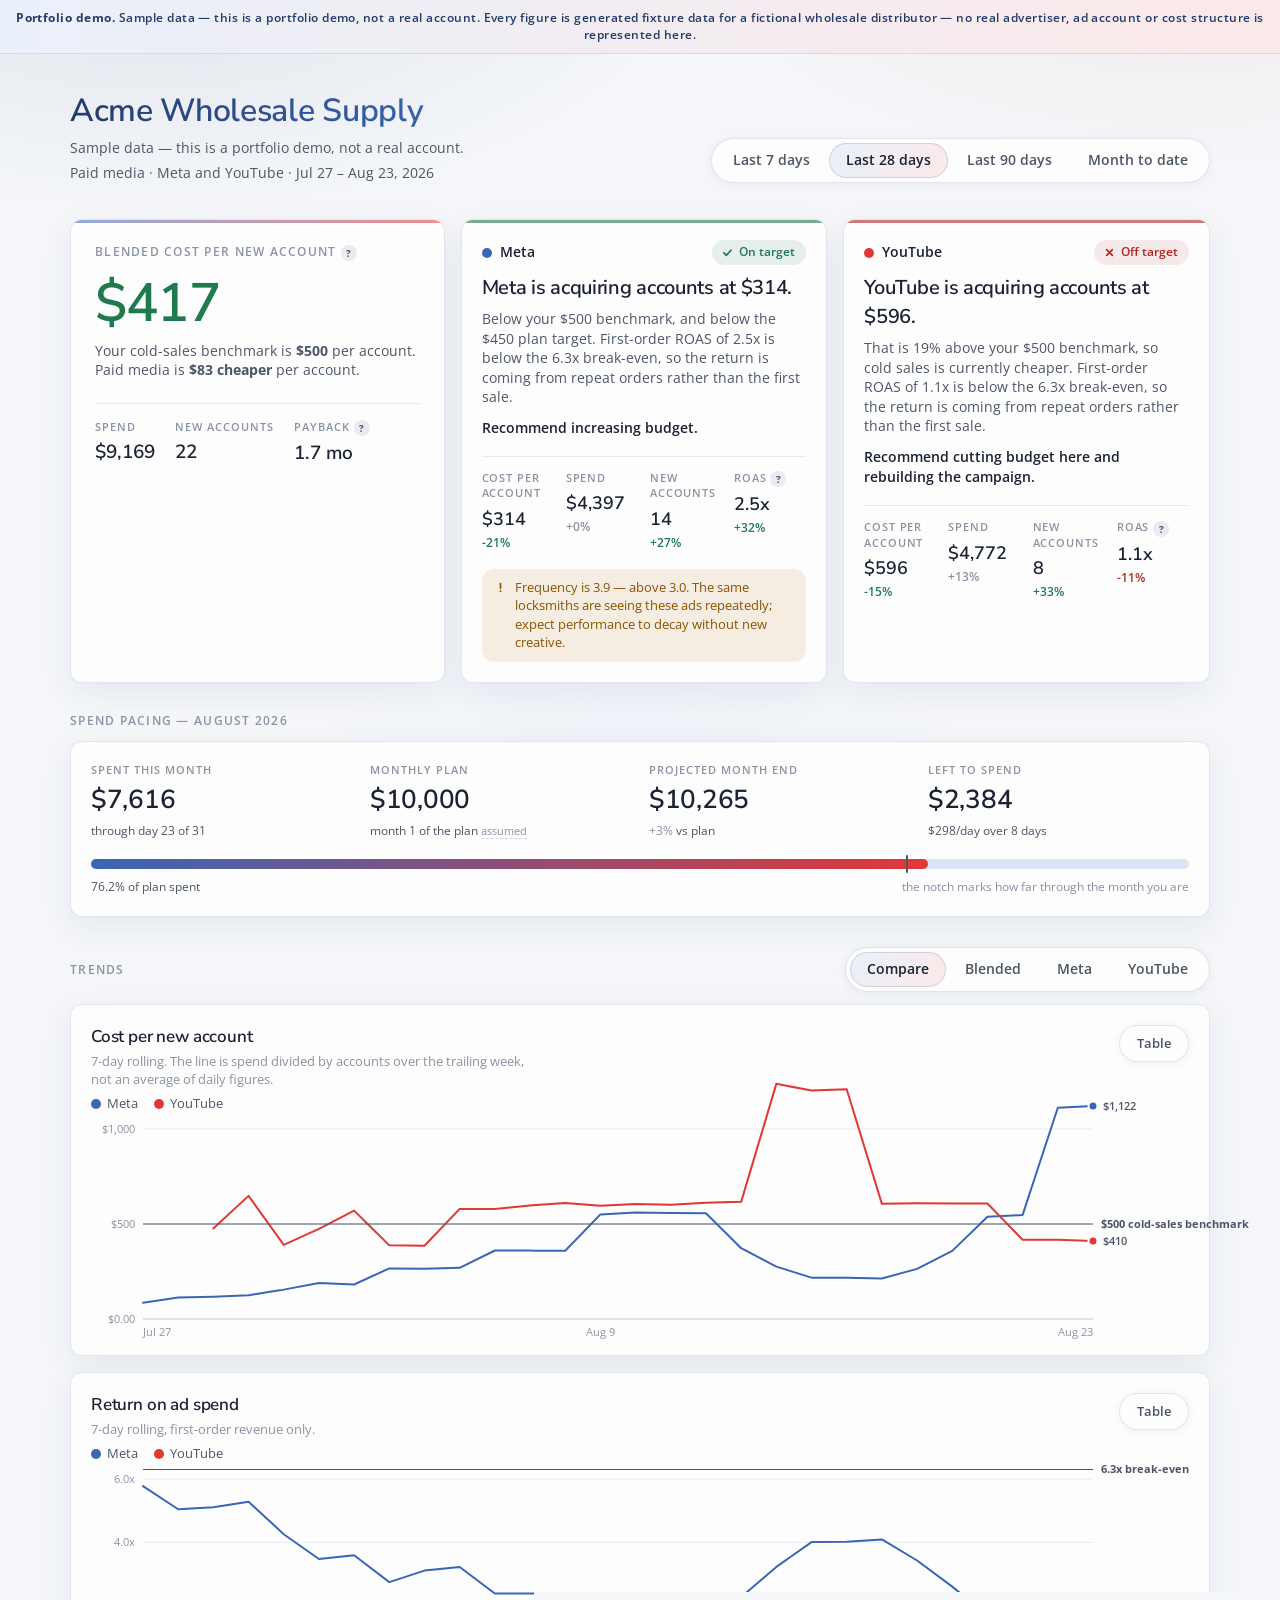
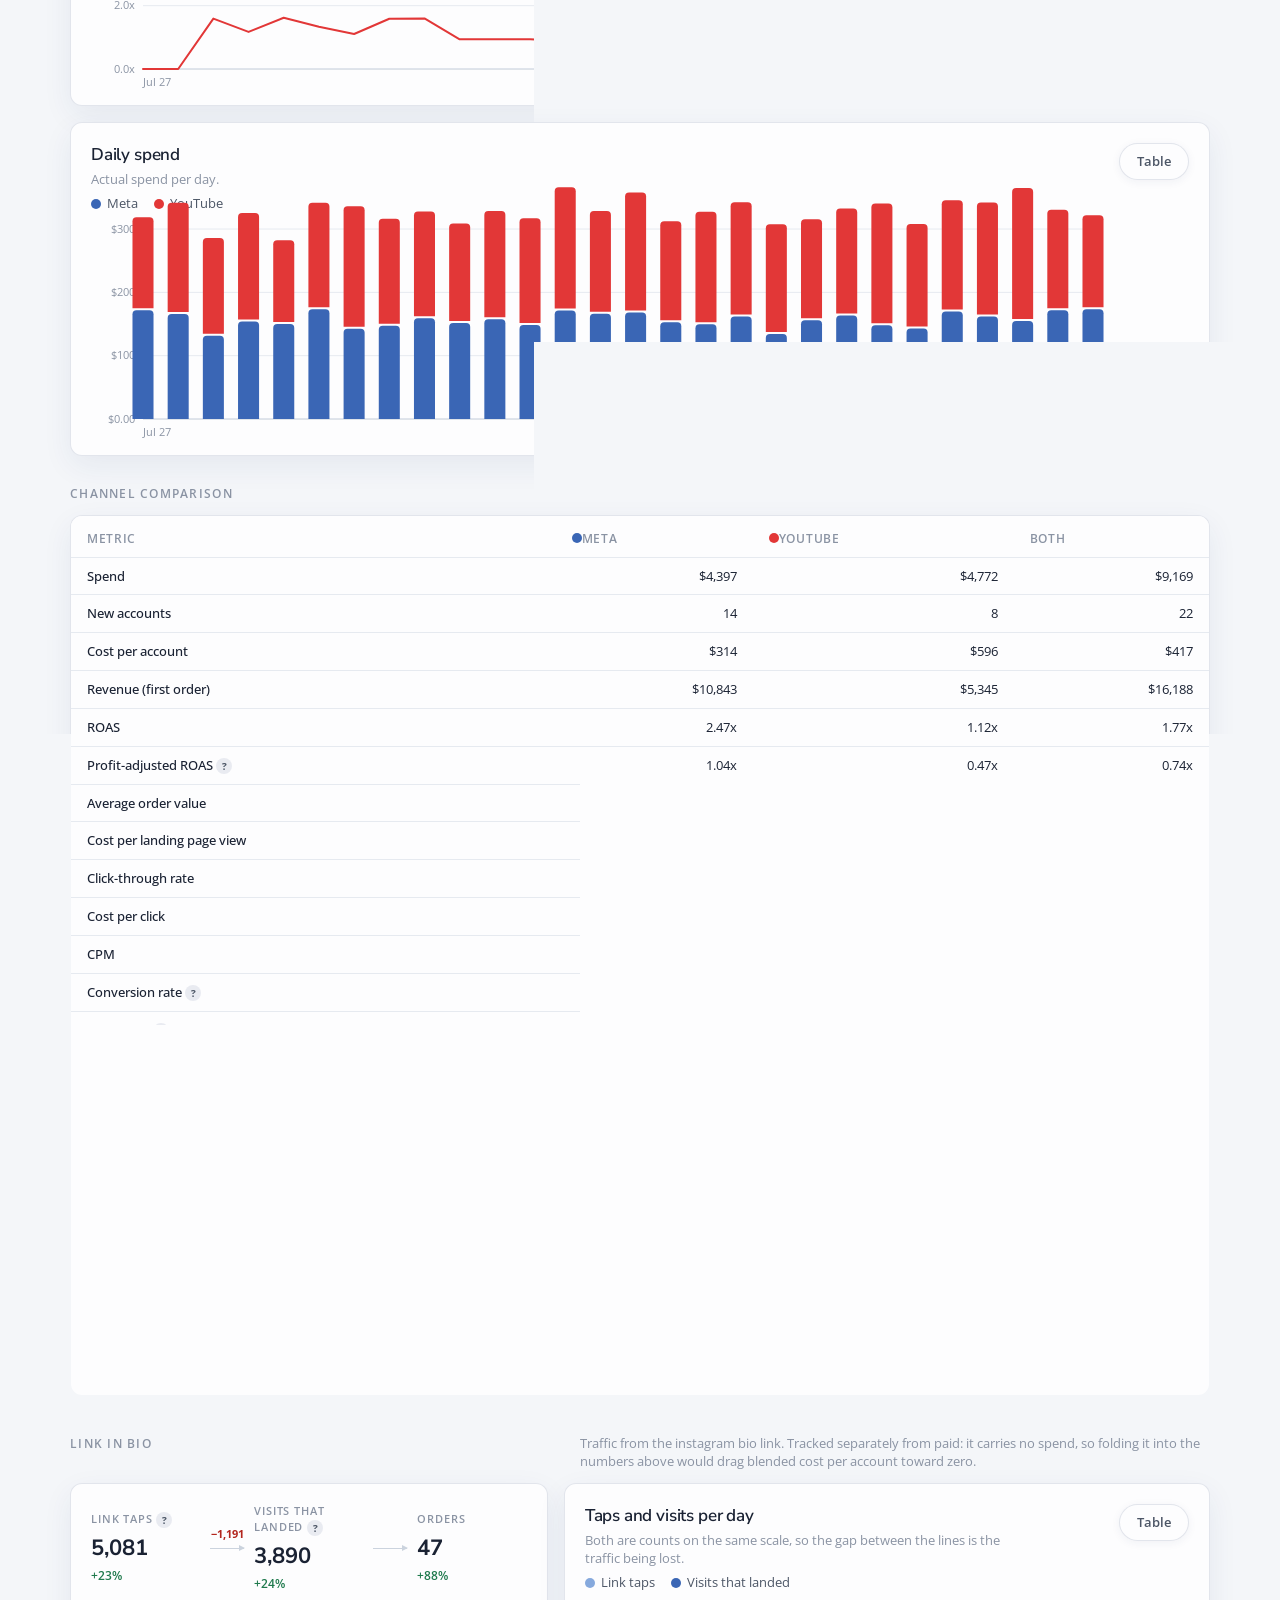
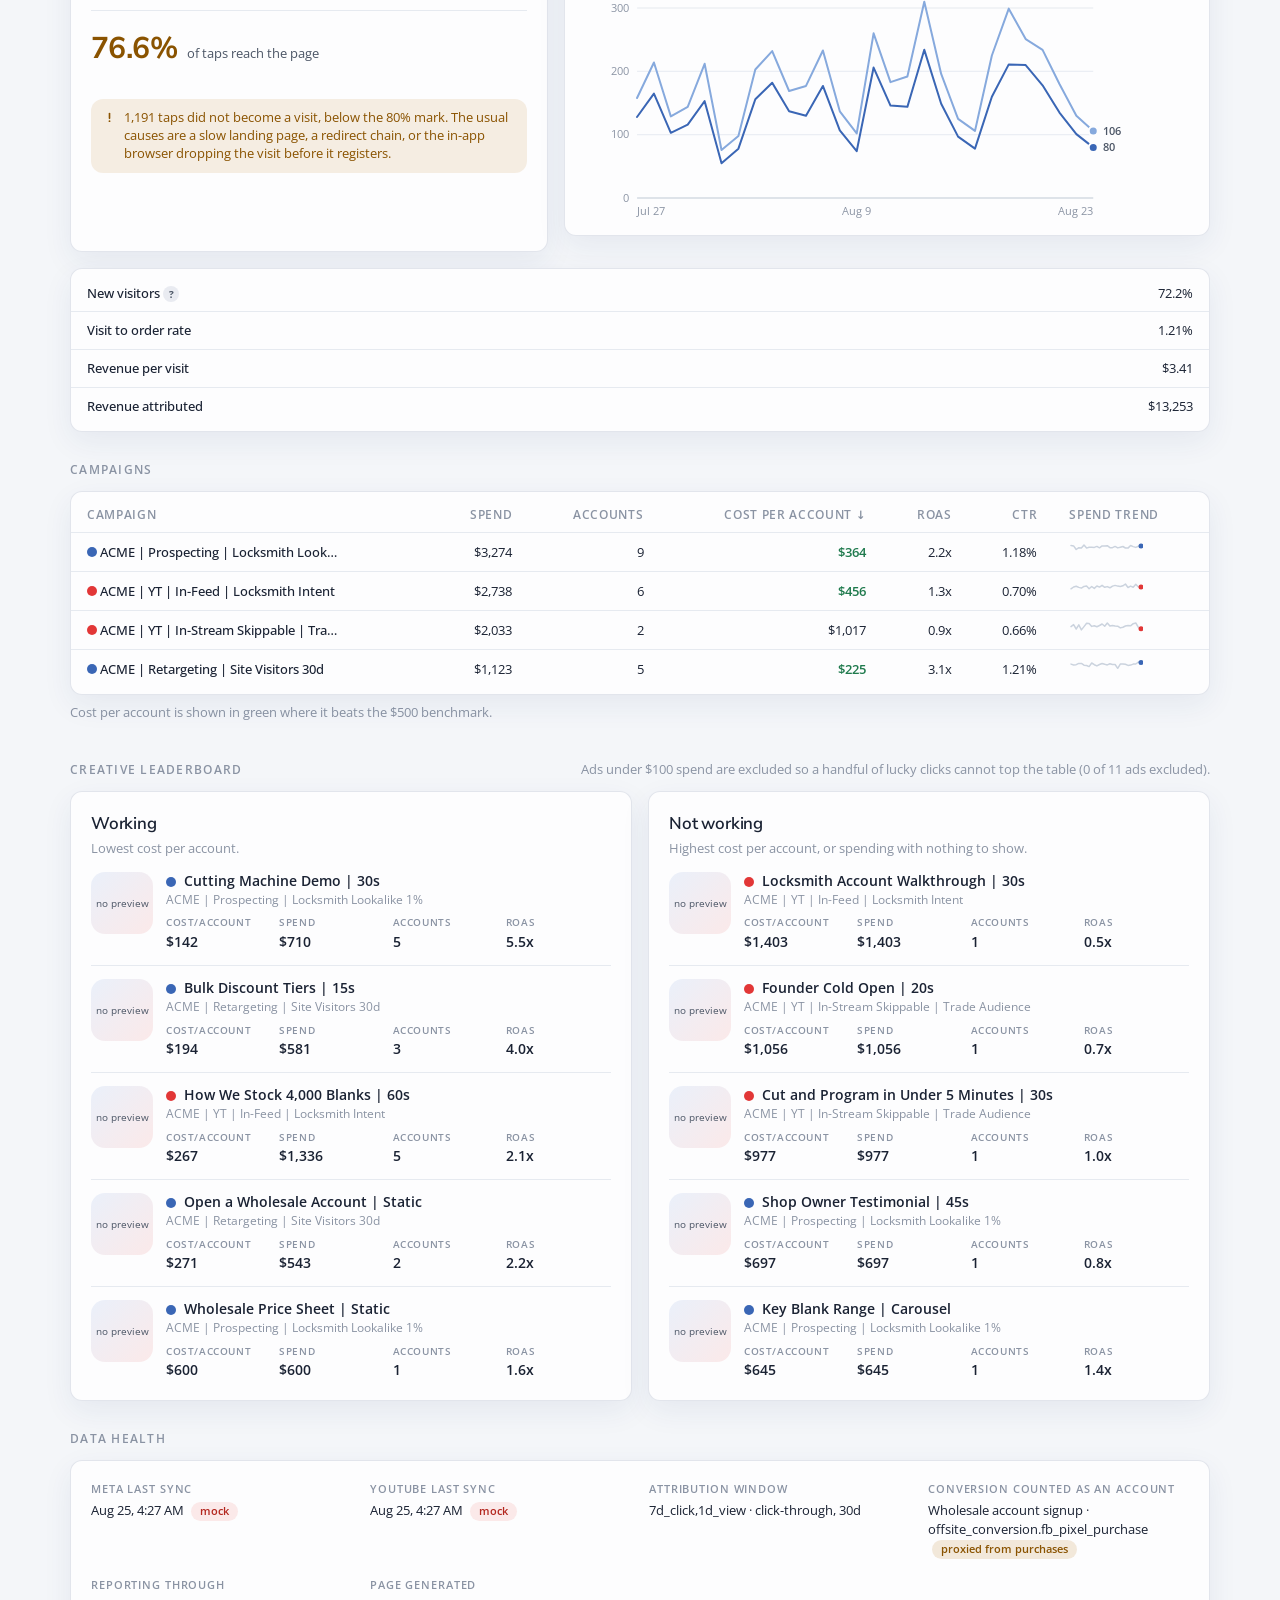
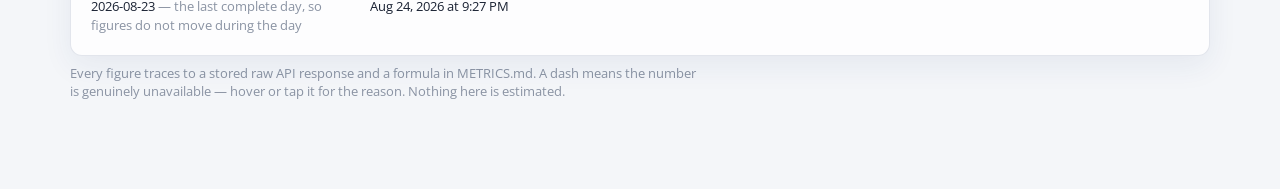
==== commit 9e975358: "Give each export mode its own database Fixture content depends on DEMO_MODE at seed time: campaign n" ====
--- a/docs/index.html
+++ b/docs/index.html
@@ -610,7 +610,7 @@
         <tr>
           <th scope="row">
             <span class="swatch swatch-meta" aria-hidden="true"></span>
-            <span class="campaign-name">NKS | Prospecting | Locksmith Lookalike 1%</span>
+            <span class="campaign-name">ACME | Prospecting | Locksmith Lookalike 1%</span>
           </th>
           <td class="num" data-value="3273.650000000001">$3,274</td>
           <td class="num" data-value="9.0">9</td>
@@ -626,7 +626,7 @@
         <tr>
           <th scope="row">
             <span class="swatch swatch-youtube" aria-hidden="true"></span>
-            <span class="campaign-name">NKS | YT | In-Feed | Locksmith Intent</span>
+            <span class="campaign-name">ACME | YT | In-Feed | Locksmith Intent</span>
           </th>
           <td class="num" data-value="2738.4300000000003">$2,738</td>
           <td class="num" data-value="6.0">6</td>
@@ -642,7 +642,7 @@
         <tr>
           <th scope="row">
             <span class="swatch swatch-youtube" aria-hidden="true"></span>
-            <span class="campaign-name">NKS | YT | In-Stream Skippable | Trade Audience</span>
+            <span class="campaign-name">ACME | YT | In-Stream Skippable | Trade Audience</span>
           </th>
           <td class="num" data-value="2033.4399999999998">$2,033</td>
           <td class="num" data-value="2.0">2</td>
@@ -657,7 +657,7 @@
         <tr>
           <th scope="row">
             <span class="swatch swatch-meta" aria-hidden="true"></span>
-            <span class="campaign-name">NKS | Retargeting | Site Visitors 30d</span>
+            <span class="campaign-name">ACME | Retargeting | Site Visitors 30d</span>
           </th>
           <td class="num" data-value="1123.2899999999997">$1,123</td>
           <td class="num" data-value="5.0">5</td>
@@ -700,7 +700,7 @@
           </div>
           <div class="creative-body">
             <p class="creative-name"><span class="swatch swatch-meta" aria-hidden="true"></span>Cutting Machine Demo | 30s</p>
-            <p class="creative-campaign">NKS | Prospecting | Locksmith Lookalike 1%</p>
+            <p class="creative-campaign">ACME | Prospecting | Locksmith Lookalike 1%</p>
             <dl class="creative-stats">
               <div><dt>Cost/account</dt><dd>$142</dd></div>
               <div><dt>Spend</dt><dd>$710</dd></div>
@@ -716,7 +716,7 @@
           </div>
           <div class="creative-body">
             <p class="creative-name"><span class="swatch swatch-meta" aria-hidden="true"></span>Bulk Discount Tiers | 15s</p>
-            <p class="creative-campaign">NKS | Retargeting | Site Visitors 30d</p>
+            <p class="creative-campaign">ACME | Retargeting | Site Visitors 30d</p>
             <dl class="creative-stats">
               <div><dt>Cost/account</dt><dd>$194</dd></div>
               <div><dt>Spend</dt><dd>$581</dd></div>
@@ -732,7 +732,7 @@
           </div>
           <div class="creative-body">
             <p class="creative-name"><span class="swatch swatch-youtube" aria-hidden="true"></span>How We Stock 4,000 Blanks | 60s</p>
-            <p class="creative-campaign">NKS | YT | In-Feed | Locksmith Intent</p>
+            <p class="creative-campaign">ACME | YT | In-Feed | Locksmith Intent</p>
             <dl class="creative-stats">
               <div><dt>Cost/account</dt><dd>$267</dd></div>
               <div><dt>Spend</dt><dd>$1,336</dd></div>
@@ -748,7 +748,7 @@
           </div>
           <div class="creative-body">
             <p class="creative-name"><span class="swatch swatch-meta" aria-hidden="true"></span>Open a Wholesale Account | Static</p>
-            <p class="creative-campaign">NKS | Retargeting | Site Visitors 30d</p>
+            <p class="creative-campaign">ACME | Retargeting | Site Visitors 30d</p>
             <dl class="creative-stats">
               <div><dt>Cost/account</dt><dd>$271</dd></div>
               <div><dt>Spend</dt><dd>$543</dd></div>
@@ -764,7 +764,7 @@
           </div>
           <div class="creative-body">
             <p class="creative-name"><span class="swatch swatch-meta" aria-hidden="true"></span>Wholesale Price Sheet | Static</p>
-            <p class="creative-campaign">NKS | Prospecting | Locksmith Lookalike 1%</p>
+            <p class="creative-campaign">ACME | Prospecting | Locksmith Lookalike 1%</p>
             <dl class="creative-stats">
               <div><dt>Cost/account</dt><dd>$600</dd></div>
               <div><dt>Spend</dt><dd>$600</dd></div>
@@ -790,7 +790,7 @@
           </div>
           <div class="creative-body">
             <p class="creative-name"><span class="swatch swatch-youtube" aria-hidden="true"></span>Locksmith Account Walkthrough | 30s</p>
-            <p class="creative-campaign">NKS | YT | In-Feed | Locksmith Intent</p>
+            <p class="creative-campaign">ACME | YT | In-Feed | Locksmith Intent</p>
             <dl class="creative-stats">
               <div><dt>Cost/account</dt><dd>$1,403</dd></div>
               <div><dt>Spend</dt><dd>$1,403</dd></div>
@@ -806,7 +806,7 @@
           </div>
           <div class="creative-body">
             <p class="creative-name"><span class="swatch swatch-youtube" aria-hidden="true"></span>Founder Cold Open | 20s</p>
-            <p class="creative-campaign">NKS | YT | In-Stream Skippable | Trade Audience</p>
+            <p class="creative-campaign">ACME | YT | In-Stream Skippable | Trade Audience</p>
             <dl class="creative-stats">
               <div><dt>Cost/account</dt><dd>$1,056</dd></div>
               <div><dt>Spend</dt><dd>$1,056</dd></div>
@@ -822,7 +822,7 @@
           </div>
           <div class="creative-body">
             <p class="creative-name"><span class="swatch swatch-youtube" aria-hidden="true"></span>Cut and Program in Under 5 Minutes | 30s</p>
-            <p class="creative-campaign">NKS | YT | In-Stream Skippable | Trade Audience</p>
+            <p class="creative-campaign">ACME | YT | In-Stream Skippable | Trade Audience</p>
             <dl class="creative-stats">
               <div><dt>Cost/account</dt><dd>$977</dd></div>
               <div><dt>Spend</dt><dd>$977</dd></div>
@@ -838,7 +838,7 @@
           </div>
           <div class="creative-body">
             <p class="creative-name"><span class="swatch swatch-meta" aria-hidden="true"></span>Shop Owner Testimonial | 45s</p>
-            <p class="creative-campaign">NKS | Prospecting | Locksmith Lookalike 1%</p>
+            <p class="creative-campaign">ACME | Prospecting | Locksmith Lookalike 1%</p>
             <dl class="creative-stats">
               <div><dt>Cost/account</dt><dd>$697</dd></div>
               <div><dt>Spend</dt><dd>$697</dd></div>
@@ -854,7 +854,7 @@
           </div>
           <div class="creative-body">
             <p class="creative-name"><span class="swatch swatch-meta" aria-hidden="true"></span>Key Blank Range | Carousel</p>
-            <p class="creative-campaign">NKS | Prospecting | Locksmith Lookalike 1%</p>
+            <p class="creative-campaign">ACME | Prospecting | Locksmith Lookalike 1%</p>
             <dl class="creative-stats">
               <div><dt>Cost/account</dt><dd>$645</dd></div>
               <div><dt>Spend</dt><dd>$645</dd></div>
@@ -880,7 +880,7 @@
       <div class="health-item ">
         <dt>Meta last sync</dt>
         <dd>
-          Aug 25, 12:08 AM
+          Aug 25, 4:27 AM
           <span class="tag tag-mock">mock</span>
           
         </dd>
@@ -889,7 +889,7 @@
       <div class="health-item ">
         <dt>YouTube last sync</dt>
         <dd>
-          Aug 25, 12:08 AM
+          Aug 25, 4:27 AM
           <span class="tag tag-mock">mock</span>
           
         </dd>
@@ -916,7 +916,7 @@
       </div>
       <div class="health-item">
         <dt>Page generated</dt>
-        <dd>Aug 24, 2026 at 5:08 PM</dd>
+        <dd>Aug 24, 2026 at 9:27 PM</dd>
       </div>
     </dl>
   </div>
@@ -928,7 +928,7 @@
 
 </main>
 
-<script type="application/json" id="view-data">{"generated_at": "Aug 24, 2026 at 5:08 PM", "data_mode": "mock", "client": {"name": "Acme Wholesale Supply", "short": "ACME", "tagline": "Sample data \u2014 this is a portfolio demo, not a real account.", "demo": true}, "range_key": "28d", "ranges": [{"key": "7d", "label": "Last 7 days", "selected": false}, {"key": "28d", "label": "Last 28 days", "selected": true}, {"key": "90d", "label": "Last 90 days", "selected": false}, {"key": "mtd", "label": "Month to date", "selected": false}], "window": {"start": "2026-07-27", "end": "2026-08-23", "label": "Last 28 days", "days": 28, "pretty": "Jul 27 \u2013 Aug 23, 2026"}, "prior_window": {"pretty": "Jun 29 \u2013 Jul 26"}, "channels": [{"key": "meta", "label": "Meta", "detail": "Facebook + Instagram", "is_blended": false, "metrics": {"spend": {"value": 4396.94, "reason": null}, "impressions": {"value": 307553.0, "reason": null}, "clicks": {"value": 3657.0, "reason": null}, "conversions": {"value": 14.0, "reason": null}, "revenue": {"value": 10842.749999999998, "reason": null}, "cac": {"value": 314.0671428571428, "reason": null}, "roas": {"value": 2.4659763380896713, "reason": null}, "profit_roas": {"value": 1.0357100619976618, "reason": null}, "cpm": {"value": 14.296527752940142, "reason": null}, "cpc": {"value": 1.2023352474706042, "reason": null}, "ctr": {"value": 0.011890633484310022, "reason": null}, "cvr": {"value": 0.004596191726854892, "reason": null}, "aov": {"value": 774.4821428571428, "reason": null}, "cost_per_lpv": {"value": 1.9026135871916918, "reason": null}, "cpv": {"value": null, "reason": "This channel does not report video views."}, "view_rate": {"value": null, "reason": "This channel does not report video views."}, "vtr_25": {"value": 0.06061719443478035, "reason": null}, "vtr_50": {"value": 0.03503136044844303, "reason": null}, "vtr_75": {"value": 0.022292092744990295, "reason": null}, "vtr_100": {"value": 0.014413775837010206, "reason": null}, "thumbstop": {"value": 0.29546777303424127, "reason": null}, "frequency": {"value": 3.8549171492316563, "reason": null}, "payback_months": {"value": 1.2562685714285713, "reason": null}, "ltv_to_cac": {"value": 15.920162658576194, "reason": null}, "_conversion_source": {"value": null, "reason": "purchase_proxy"}}, "deltas": {"cac": {"value": -0.21125950694199638, "reason": null}, "roas": {"value": 0.32094253645064186, "reason": null}, "spend": {"value": 0.0038515366192773326, "reason": null}, "conversions": {"value": 0.2727272727272727, "reason": null}}, "verdict": {"state": "good", "headline": "Meta is acquiring accounts at $314.", "detail": "Below your $500 benchmark, and below the $450 plan target. First-order ROAS of 2.5x is below the 6.3x break-even, so the return is coming from repeat orders rather than the first sale.", "recommendation": "Recommend increasing budget."}, "frequency_flag": true, "series": [{"date": "2026-07-27", "spend": 171.77999999999997, "conversions": 2.0, "revenue": 991.99, "cac": {"value": 85.88999999999999, "reason": null}, "roas": {"value": 5.774770054721156, "reason": null}, "cac_daily": {"value": 85.88999999999999, "reason": null}}, {"date": "2026-07-28", "spend": 165.93, "conversions": 1.0, "revenue": 711.52, "cac": {"value": 112.57, "reason": null}, "roas": {"value": 5.044298362500371, "reason": null}, "cac_daily": {"value": 165.93, "reason": null}}, {"date": "2026-07-29", "spend": 131.32000000000002, "conversions": 1.0, "revenue": 693.32, "cac": {"value": 117.2575, "reason": null}, "roas": {"value": 5.110184849583183, "reason": null}, "cac_daily": {"value": 131.32000000000002, "reason": null}}, {"date": "2026-07-30", "spend": 153.92000000000002, "conversions": 1.0, "revenue": 892.61, "cac": {"value": 124.59, "reason": null}, "roas": {"value": 5.2804237900313025, "reason": null}, "cac_daily": {"value": 153.92000000000002, "reason": null}}, {"date": "2026-07-31", "spend": 150.14, "conversions": 0.0, "revenue": 0.0, "cac": {"value": 154.618, "reason": null}, "roas": {"value": 4.254925041068957, "reason": null}, "cac_daily": {"value": null, "reason": "No accounts acquired in this period, so cost per account cannot be calculated. Spend to date is shown instead."}}, {"date": "2026-08-01", "spend": 173.45000000000002, "conversions": 0.0, "revenue": 0.0, "cac": {"value": 189.30800000000002, "reason": null}, "roas": {"value": 3.4752255583493565, "reason": null}, "cac_daily": {"value": null, "reason": "No accounts acquired in this period, so cost per account cannot be calculated. Spend to date is shown instead."}}, {"date": "2026-08-02", "spend": 142.63, "conversions": 1.0, "revenue": 624.55, "cac": {"value": 181.52833333333334, "reason": null}, "roas": {"value": 3.5935528888970496, "reason": null}, "cac_daily": {"value": 142.63, "reason": null}}, {"date": "2026-08-03", "spend": 147.21, "conversions": 0.0, "revenue": 0.0, "cac": {"value": 266.15, "reason": null}, "roas": {"value": 2.7446928423821157, "reason": null}, "cac_daily": {"value": null, "reason": "No accounts acquired in this period, so cost per account cannot be calculated. Spend to date is shown instead."}}, {"date": "2026-08-04", "spend": 158.92, "conversions": 1.0, "revenue": 1075.4, "cac": {"value": 264.39750000000004, "reason": null}, "roas": {"value": 3.106950708686731, "reason": null}, "cac_daily": {"value": 158.92, "reason": null}}, {"date": "2026-08-05", "spend": 151.57999999999998, "conversions": 1.0, "revenue": 877.54, "cac": {"value": 269.4625, "reason": null}, "roas": {"value": 3.2194646750475484, "reason": null}, "cac_daily": {"value": 151.57999999999998, "reason": null}}, {"date": "2026-08-06", "spend": 157.44, "conversions": 0.0, "revenue": 0.0, "cac": {"value": 360.4566666666667, "reason": null}, "roas": {"value": 2.383541248601311, "reason": null}, "cac_daily": {"value": null, "reason": "No accounts acquired in this period, so cost per account cannot be calculated. Spend to date is shown instead."}}, {"date": "2026-08-07", "spend": 148.48, "conversions": 0.0, "revenue": 0.0, "cac": {"value": 359.90333333333336, "reason": null}, "roas": {"value": 2.3872058237860165, "reason": null}, "cac_daily": {"value": null, "reason": "No accounts acquired in this period, so cost per account cannot be calculated. Spend to date is shown instead."}}, {"date": "2026-08-08", "spend": 171.11999999999998, "conversions": 0.0, "revenue": 0.0, "cac": {"value": 359.1266666666666, "reason": null}, "roas": {"value": 2.392368523640684, "reason": null}, "cac_daily": {"value": null, "reason": "No accounts acquired in this period, so cost per account cannot be calculated. Spend to date is shown instead."}}, {"date": "2026-08-09", "spend": 165.99999999999997, "conversions": 0.0, "revenue": 0.0, "cac": {"value": 550.375, "reason": null}, "roas": {"value": 1.7741903247785602, "reason": null}, "cac_daily": {"value": null, "reason": "No accounts acquired in this period, so cost per account cannot be calculated. Spend to date is shown instead."}}, {"date": "2026-08-10", "spend": 167.97, "conversions": 0.0, "revenue": 0.0, "cac": {"value": 560.755, "reason": null}, "roas": {"value": 1.7413487173542814, "reason": null}, "cac_daily": {"value": null, "reason": "No accounts acquired in this period, so cost per account cannot be calculated. Spend to date is shown instead."}}, {"date": "2026-08-11", "spend": 152.64, "conversions": 1.0, "revenue": 744.02, "cac": {"value": 557.615, "reason": null}, "roas": {"value": 1.4540139702124224, "reason": null}, "cac_daily": {"value": 152.64, "reason": null}}, {"date": "2026-08-12", "spend": 149.5, "conversions": 1.0, "revenue": 817.98, "cac": {"value": 556.575, "reason": null}, "roas": {"value": 1.4032250819745766, "reason": null}, "cac_daily": {"value": 149.5, "reason": null}}, {"date": "2026-08-13", "spend": 162.0, "conversions": 1.0, "revenue": 976.77, "cac": {"value": 372.57, "reason": null}, "roas": {"value": 2.2714031367707186, "reason": null}, "cac_daily": {"value": 162.0, "reason": null}}, {"date": "2026-08-14", "spend": 134.28, "conversions": 1.0, "revenue": 1018.38, "cac": {"value": 275.8775, "reason": null}, "roas": {"value": 3.2234868737030022, "reason": null}, "cac_daily": {"value": 134.28, "reason": null}}, {"date": "2026-08-15", "spend": 155.86, "conversions": 1.0, "revenue": 803.57, "cac": {"value": 217.65, "reason": null}, "roas": {"value": 4.0070939581897544, "reason": null}, "cac_daily": {"value": 155.86, "reason": null}}, {"date": "2026-08-16", "spend": 163.25, "conversions": 0.0, "revenue": 0.0, "cac": {"value": 217.1, "reason": null}, "roas": {"value": 4.017245508982036, "reason": null}, "cac_daily": {"value": null, "reason": "No accounts acquired in this period, so cost per account cannot be calculated. Spend to date is shown instead."}}, {"date": "2026-08-17", "spend": 147.89999999999998, "conversions": 0.0, "revenue": 0.0, "cac": {"value": 213.08599999999996, "reason": null}, "roas": {"value": 4.092920229390951, "reason": null}, "cac_daily": {"value": null, "reason": "No accounts acquired in this period, so cost per account cannot be calculated. Spend to date is shown instead."}}, {"date": "2026-08-18", "spend": 142.84, "conversions": 0.0, "revenue": 0.0, "cac": {"value": 263.90749999999997, "reason": null}, "roas": {"value": 3.4261057378058606, "reason": null}, "cac_daily": {"value": null, "reason": "No accounts acquired in this period, so cost per account cannot be calculated. Spend to date is shown instead."}}, {"date": "2026-08-19", "spend": 169.58999999999997, "conversions": 0.0, "revenue": 0.0, "cac": {"value": 358.5733333333333, "reason": null}, "roas": {"value": 2.6017179191611204, "reason": null}, "cac_daily": {"value": null, "reason": "No accounts acquired in this period, so cost per account cannot be calculated. Spend to date is shown instead."}}, {"date": "2026-08-20", "spend": 161.66, "conversions": 0.0, "revenue": 0.0, "cac": {"value": 537.69, "reason": null}, "roas": {"value": 1.6942383157581504, "reason": null}, "cac_daily": {"value": null, "reason": "No accounts acquired in this period, so cost per account cannot be calculated. Spend to date is shown instead."}}, {"date": "2026-08-21", "spend": 154.54999999999998, "conversions": 1.0, "revenue": 615.1, "cac": {"value": 547.825, "reason": null}, "roas": {"value": 1.2948204262310044, "reason": null}, "cac_daily": {"value": 154.54999999999998, "reason": null}}, {"date": "2026-08-22", "spend": 171.87, "conversions": 0.0, "revenue": 0.0, "cac": {"value": 1111.6599999999999, "reason": null}, "roas": {"value": 0.5533166615691849, "reason": null}, "cac_daily": {"value": null, "reason": "No accounts acquired in this period, so cost per account cannot be calculated. Spend to date is shown instead."}}, {"date": "2026-08-23", "spend": 173.11, "conversions": 0.0, "revenue": 0.0, "cac": {"value": 1121.52, "reason": null}, "roas": {"value": 0.5484521007204508, "reason": null}, "cac_daily": {"value": null, "reason": "No accounts acquired in this period, so cost per account cannot be calculated. Spend to date is shown instead."}}], "row_count": 196}, {"key": "youtube", "label": "YouTube", "detail": "Google Ads video campaigns", "is_blended": false, "metrics": {"spend": {"value": 4771.87, "reason": null}, "impressions": {"value": 540907.0, "reason": null}, "clicks": {"value": 3688.0, "reason": null}, "conversions": {"value": 8.0, "reason": null}, "revenue": {"value": 5345.46, "reason": null}, "cac": {"value": 596.48375, "reason": null}, "roas": {"value": 1.120202352536846, "reason": null}, "profit_roas": {"value": 0.47048498806547534, "reason": null}, "cpm": {"value": 8.821978639581296, "reason": null}, "cpc": {"value": 1.2938909978308026, "reason": null}, "ctr": {"value": 0.006818177616484904, "reason": null}, "cvr": {"value": 0.002561639449247518, "reason": null}, "aov": {"value": 668.1825, "reason": null}, "cost_per_lpv": {"value": 1.9775673435557397, "reason": null}, "cpv": {"value": 0.039507467876539935, "reason": null}, "view_rate": {"value": 0.22329901443316505, "reason": null}, "vtr_25": {"value": 0.32226611968416013, "reason": null}, "vtr_50": {"value": 0.1997053097852311, "reason": null}, "vtr_75": {"value": 0.14170088388576965, "reason": null}, "vtr_100": {"value": 0.09335061295194923, "reason": null}, "thumbstop": {"value": null, "reason": "Thumbstop rate is a Meta metric; not reported here."}, "frequency": {"value": 2.127210162026113, "reason": null}, "payback_months": {"value": 2.385935, "reason": null}, "ltv_to_cac": {"value": 8.382458030080452, "reason": null}, "_conversion_source": {"value": null, "reason": "purchase_proxy"}}, "deltas": {"cac": {"value": -0.15308886064986074, "reason": null}, "roas": {"value": -0.10557243748816138, "reason": null}, "spend": {"value": 0.1292148524668524, "reason": null}, "conversions": {"value": 0.3333333333333333, "reason": null}}, "verdict": {"state": "critical", "headline": "YouTube is acquiring accounts at $596.", "detail": "That is 19% above your $500 benchmark, so cold sales is currently cheaper. First-order ROAS of 1.1x is below the 6.3x break-even, so the return is coming from repeat orders rather than the first sale.", "recommendation": "Recommend cutting budget here and rebuilding the campaign."}, "frequency_flag": false, "series": [{"date": "2026-07-27", "spend": 146.88, "conversions": 0.0, "revenue": 0.0, "cac": {"value": null, "reason": "No accounts acquired in this period, so cost per account cannot be calculated. Spend to date is shown instead."}, "roas": {"value": 0.0, "reason": null}, "cac_daily": {"value": null, "reason": "No accounts acquired in this period, so cost per account cannot be calculated. Spend to date is shown instead."}}, {"date": "2026-07-28", "spend": 175.52, "conversions": 0.0, "revenue": 0.0, "cac": {"value": null, "reason": "No accounts acquired in this period, so cost per account cannot be calculated. Spend to date is shown instead."}, "roas": {"value": 0.0, "reason": null}, "cac_daily": {"value": null, "reason": "No accounts acquired in this period, so cost per account cannot be calculated. Spend to date is shown instead."}}, {"date": "2026-07-29", "spend": 154.47, "conversions": 1.0, "revenue": 758.74, "cac": {"value": 476.87, "reason": null}, "roas": {"value": 1.591083523811521, "reason": null}, "cac_daily": {"value": 154.47, "reason": null}}, {"date": "2026-07-30", "spend": 171.22000000000003, "conversions": 0.0, "revenue": 0.0, "cac": {"value": 648.09, "reason": null}, "roas": {"value": 1.1707324599978397, "reason": null}, "cac_daily": {"value": null, "reason": "No accounts acquired in this period, so cost per account cannot be calculated. Spend to date is shown instead."}}, {"date": "2026-07-31", "spend": 131.96, "conversions": 1.0, "revenue": 503.49, "cac": {"value": 390.02500000000003, "reason": null}, "roas": {"value": 1.6181398628293058, "reason": null}, "cac_daily": {"value": 131.96, "reason": null}}, {"date": "2026-08-01", "spend": 167.95, "conversions": 0.0, "revenue": 0.0, "cac": {"value": 474.0, "reason": null}, "roas": {"value": 1.3314662447257384, "reason": null}, "cac_daily": {"value": null, "reason": "No accounts acquired in this period, so cost per account cannot be calculated. Spend to date is shown instead."}}, {"date": "2026-08-02", "spend": 193.12, "conversions": 0.0, "revenue": 0.0, "cac": {"value": 570.56, "reason": null}, "roas": {"value": 1.1061325715086934, "reason": null}, "cac_daily": {"value": null, "reason": "No accounts acquired in this period, so cost per account cannot be calculated. Spend to date is shown instead."}}, {"date": "2026-08-03", "spend": 168.82999999999998, "conversions": 1.0, "revenue": 584.35, "cac": {"value": 387.69000000000005, "reason": null}, "roas": {"value": 1.5876774398789408, "reason": null}, "cac_daily": {"value": 168.82999999999998, "reason": null}}, {"date": "2026-08-04", "spend": 168.76, "conversions": 0.0, "revenue": 0.0, "cac": {"value": 385.4366666666667, "reason": null}, "roas": {"value": 1.5969592929231777, "reason": null}, "cac_daily": {"value": null, "reason": "No accounts acquired in this period, so cost per account cannot be calculated. Spend to date is shown instead."}}, {"date": "2026-08-05", "spend": 156.91, "conversions": 0.0, "revenue": 0.0, "cac": {"value": 579.375, "reason": null}, "roas": {"value": 0.938804746494067, "reason": null}, "cac_daily": {"value": null, "reason": "No accounts acquired in this period, so cost per account cannot be calculated. Spend to date is shown instead."}}, {"date": "2026-08-06", "spend": 170.79000000000002, "conversions": 0.0, "revenue": 0.0, "cac": {"value": 579.16, "reason": null}, "roas": {"value": 0.9391532564403621, "reason": null}, "cac_daily": {"value": null, "reason": "No accounts acquired in this period, so cost per account cannot be calculated. Spend to date is shown instead."}}, {"date": "2026-08-07", "spend": 168.65, "conversions": 1.0, "revenue": 535.6, "cac": {"value": 597.505, "reason": null}, "roas": {"value": 0.93718881013548, "reason": null}, "cac_daily": {"value": 168.65, "reason": null}}, {"date": "2026-08-08", "spend": 194.76, "conversions": 0.0, "revenue": 0.0, "cac": {"value": 610.9100000000001, "reason": null}, "roas": {"value": 0.916624380023244, "reason": null}, "cac_daily": {"value": null, "reason": "No accounts acquired in this period, so cost per account cannot be calculated. Spend to date is shown instead."}}, {"date": "2026-08-09", "spend": 162.23000000000002, "conversions": 0.0, "revenue": 0.0, "cac": {"value": 595.4649999999999, "reason": null}, "roas": {"value": 0.9403995197030893, "reason": null}, "cac_daily": {"value": null, "reason": "No accounts acquired in this period, so cost per account cannot be calculated. Spend to date is shown instead."}}, {"date": "2026-08-10", "spend": 189.53999999999996, "conversions": 1.0, "revenue": 774.28, "cac": {"value": 605.8199999999999, "reason": null}, "roas": {"value": 1.0810801888349677, "reason": null}, "cac_daily": {"value": 189.53999999999996, "reason": null}}, {"date": "2026-08-11", "spend": 159.6, "conversions": 0.0, "revenue": 0.0, "cac": {"value": 601.24, "reason": null}, "roas": {"value": 1.089315414809394, "reason": null}, "cac_daily": {"value": null, "reason": "No accounts acquired in this period, so cost per account cannot be calculated. Spend to date is shown instead."}}, {"date": "2026-08-12", "spend": 177.93, "conversions": 0.0, "revenue": 0.0, "cac": {"value": 611.75, "reason": null}, "roas": {"value": 1.0706007355946057, "reason": null}, "cac_daily": {"value": null, "reason": "No accounts acquired in this period, so cost per account cannot be calculated. Spend to date is shown instead."}}, {"date": "2026-08-13", "spend": 180.29, "conversions": 0.0, "revenue": 0.0, "cac": {"value": 616.5, "reason": null}, "roas": {"value": 1.0623519870235199, "reason": null}, "cac_daily": {"value": null, "reason": "No accounts acquired in this period, so cost per account cannot be calculated. Spend to date is shown instead."}}, {"date": "2026-08-14", "spend": 173.28, "conversions": 0.0, "revenue": 0.0, "cac": {"value": 1237.6299999999999, "reason": null}, "roas": {"value": 0.625615086899962, "reason": null}, "cac_daily": {"value": null, "reason": "No accounts acquired in this period, so cost per account cannot be calculated. Spend to date is shown instead."}}, {"date": "2026-08-15", "spend": 159.56, "conversions": 0.0, "revenue": 0.0, "cac": {"value": 1202.4299999999998, "reason": null}, "roas": {"value": 0.6439293763462323, "reason": null}, "cac_daily": {"value": null, "reason": "No accounts acquired in this period, so cost per account cannot be calculated. Spend to date is shown instead."}}, {"date": "2026-08-16", "spend": 169.11, "conversions": 0.0, "revenue": 0.0, "cac": {"value": 1209.31, "reason": null}, "roas": {"value": 0.6402659367738628, "reason": null}, "cac_daily": {"value": null, "reason": "No accounts acquired in this period, so cost per account cannot be calculated. Spend to date is shown instead."}}, {"date": "2026-08-17", "spend": 192.47, "conversions": 2.0, "revenue": 1619.54, "cac": {"value": 606.1199999999999, "reason": null}, "roas": {"value": 1.335989573021844, "reason": null}, "cac_daily": {"value": 96.235, "reason": null}}, {"date": "2026-08-18", "spend": 165.06, "conversions": 0.0, "revenue": 0.0, "cac": {"value": 608.8499999999999, "reason": null}, "roas": {"value": 1.3299991787796668, "reason": null}, "cac_daily": {"value": null, "reason": "No accounts acquired in this period, so cost per account cannot be calculated. Spend to date is shown instead."}}, {"date": "2026-08-19", "spend": 175.7, "conversions": 0.0, "revenue": 0.0, "cac": {"value": 607.735, "reason": null}, "roas": {"value": 1.332439303314767, "reason": null}, "cac_daily": {"value": null, "reason": "No accounts acquired in this period, so cost per account cannot be calculated. Spend to date is shown instead."}}, {"date": "2026-08-20", "spend": 180.18999999999997, "conversions": 0.0, "revenue": 0.0, "cac": {"value": 607.6850000000001, "reason": null}, "roas": {"value": 1.3325489357150495, "reason": null}, "cac_daily": {"value": null, "reason": "No accounts acquired in this period, so cost per account cannot be calculated. Spend to date is shown instead."}}, {"date": "2026-08-21", "spend": 210.01999999999998, "conversions": 1.0, "revenue": 569.46, "cac": {"value": 417.37000000000006, "reason": null}, "roas": {"value": 1.7482489557626724, "reason": null}, "cac_daily": {"value": 210.01999999999998, "reason": null}}, {"date": "2026-08-22", "spend": 158.4, "conversions": 0.0, "revenue": 0.0, "cac": {"value": 416.9833333333334, "reason": null}, "roas": {"value": 1.7498700987249687, "reason": null}, "cac_daily": {"value": null, "reason": "No accounts acquired in this period, so cost per account cannot be calculated. Spend to date is shown instead."}}, {"date": "2026-08-23", "spend": 148.67000000000002, "conversions": 0.0, "revenue": 0.0, "cac": {"value": 410.17, "reason": null}, "roas": {"value": 1.7789371886453584, "reason": null}, "cac_daily": {"value": null, "reason": "No accounts acquired in this period, so cost per account cannot be calculated. Spend to date is shown instead."}}], "row_count": 112}], "blended": {"key": "blended", "label": "Both channels", "detail": "Meta + YouTube", "is_blended": true, "metrics": {"spend": {"value": 9168.810000000003, "reason": null}, "impressions": {"value": 848460.0, "reason": null}, "clicks": {"value": 7345.0, "reason": null}, "conversions": {"value": 22.0, "reason": null}, "revenue": {"value": 16188.210000000003, "reason": null}, "cac": {"value": 416.76409090909107, "reason": null}, "roas": {"value": 1.7655737222169505, "reason": null}, "profit_roas": {"value": 0.7415409633311192, "reason": null}, "cpm": {"value": 10.806413973552086, "reason": null}, "cpc": {"value": 1.2483063308373048, "reason": null}, "ctr": {"value": 0.008656860665205195, "reason": null}, "cvr": {"value": 0.003566218187712757, "reason": null}, "aov": {"value": 735.8277272727274, "reason": null}, "cost_per_lpv": {"value": 1.9408996613039804, "reason": null}, "cpv": {"value": 0.07591079944363495, "reason": null}, "view_rate": {"value": 0.14235674044739882, "reason": null}, "vtr_25": {"value": 0.22742262451971806, "reason": null}, "vtr_50": {"value": 0.1400136718289607, "reason": null}, "vtr_75": {"value": 0.09841713221601489, "reason": null}, "vtr_100": {"value": 0.06473728873488438, "reason": null}, "thumbstop": {"value": 0.10710227942389741, "reason": null}, "frequency": {"value": null, "reason": "Reach cannot be added across platforms \u2014 the same locksmith may see both, and neither API reports the overlap. Frequency is shown per channel instead."}, "payback_months": {"value": 1.6670563636363642, "reason": null}, "ltv_to_cac": {"value": 11.997194837716123, "reason": null}, "_conversion_source": {"value": null, "reason": "purchase_proxy"}}, "deltas": {"cac": {"value": -0.1767288086714288, "reason": null}, "roas": {"value": 0.12806609480368406, "reason": null}, "spend": {"value": 0.06540977701344512, "reason": null}, "conversions": {"value": 0.29411764705882354, "reason": null}}, "verdict": {"state": "good", "headline": "Both channels is acquiring accounts at $417.", "detail": "Below your $500 benchmark, and below the $450 plan target. First-order ROAS of 1.8x is below the 6.3x break-even, so the return is coming from repeat orders rather than the first sale.", "recommendation": "Recommend increasing budget."}, "frequency_flag": false, "series": [{"date": "2026-07-27", "spend": 318.66, "conversions": 2.0, "revenue": 991.99, "cac": {"value": 159.33, "reason": null}, "roas": {"value": 3.1130044561601706, "reason": null}, "cac_daily": {"value": 159.33, "reason": null}}, {"date": "2026-07-28", "spend": 341.45000000000005, "conversions": 1.0, "revenue": 711.52, "cac": {"value": 220.03666666666672, "reason": null}, "roas": {"value": 2.5806456499674293, "reason": null}, "cac_daily": {"value": 341.45000000000005, "reason": null}}, {"date": "2026-07-29", "spend": 285.78999999999996, "conversions": 2.0, "revenue": 1452.06, "cac": {"value": 189.18, "reason": null}, "roas": {"value": 3.3360503224442324, "reason": null}, "cac_daily": {"value": 142.89499999999998, "reason": null}}, {"date": "2026-07-30", "spend": 325.14, "conversions": 1.0, "revenue": 892.61, "cac": {"value": 211.84, "reason": null}, "roas": {"value": 3.1849351711983886, "reason": null}, "cac_daily": {"value": 325.14, "reason": null}}, {"date": "2026-07-31", "spend": 282.09999999999997, "conversions": 1.0, "revenue": 503.49, "cac": {"value": 221.87714285714284, "reason": null}, "roas": {"value": 2.9306244124805234, "reason": null}, "cac_daily": {"value": 282.09999999999997, "reason": null}}, {"date": "2026-08-01", "spend": 341.40000000000003, "conversions": 0.0, "revenue": 0.0, "cac": {"value": 270.6485714285714, "reason": null}, "roas": {"value": 2.4025198728979067, "reason": null}, "cac_daily": {"value": null, "reason": "No accounts acquired in this period, so cost per account cannot be calculated. Spend to date is shown instead."}}, {"date": "2026-08-02", "spend": 335.75, "conversions": 1.0, "revenue": 624.55, "cac": {"value": 278.78625, "reason": null}, "roas": {"value": 2.32087307031821, "reason": null}, "cac_daily": {"value": 335.75, "reason": null}}, {"date": "2026-08-03", "spend": 316.03999999999996, "conversions": 1.0, "revenue": 584.35, "cac": {"value": 318.23857142857145, "reason": null}, "roas": {"value": 2.140613286528077, "reason": null}, "cac_daily": {"value": 316.03999999999996, "reason": null}}, {"date": "2026-08-04", "spend": 327.67999999999995, "conversions": 1.0, "revenue": 1075.4, "cac": {"value": 316.2714285714286, "reason": null}, "roas": {"value": 2.3182889922760737, "reason": null}, "cac_daily": {"value": 327.67999999999995, "reason": null}}, {"date": "2026-08-05", "spend": 308.49, "conversions": 1.0, "revenue": 877.54, "cac": {"value": 372.7666666666667, "reason": null}, "roas": {"value": 2.0378878655101493, "reason": null}, "cac_daily": {"value": 308.49, "reason": null}}, {"date": "2026-08-06", "spend": 328.22999999999996, "conversions": 0.0, "revenue": 0.0, "cac": {"value": 447.93799999999993, "reason": null}, "roas": {"value": 1.6365345204023773, "reason": null}, "cac_daily": {"value": null, "reason": "No accounts acquired in this period, so cost per account cannot be calculated. Spend to date is shown instead."}}, {"date": "2026-08-07", "spend": 317.13, "conversions": 1.0, "revenue": 535.6, "cac": {"value": 454.94399999999996, "reason": null}, "roas": {"value": 1.6254484068368855, "reason": null}, "cac_daily": {"value": 317.13, "reason": null}}, {"date": "2026-08-08", "spend": 365.88, "conversions": 0.0, "revenue": 0.0, "cac": {"value": 459.84000000000003, "reason": null}, "roas": {"value": 1.6081419624217117, "reason": null}, "cac_daily": {"value": null, "reason": "No accounts acquired in this period, so cost per account cannot be calculated. Spend to date is shown instead."}}, {"date": "2026-08-09", "spend": 328.22999999999996, "conversions": 0.0, "revenue": 0.0, "cac": {"value": 572.92, "reason": null}, "roas": {"value": 1.3408896530056553, "reason": null}, "cac_daily": {"value": null, "reason": "No accounts acquired in this period, so cost per account cannot be calculated. Spend to date is shown instead."}}, {"date": "2026-08-10", "spend": 357.50999999999993, "conversions": 1.0, "revenue": 774.28, "cac": {"value": 583.2874999999999, "reason": null}, "roas": {"value": 1.3984613076741745, "reason": null}, "cac_daily": {"value": 357.50999999999993, "reason": null}}, {"date": "2026-08-11", "spend": 312.24, "conversions": 1.0, "revenue": 744.02, "cac": {"value": 579.4275, "reason": null}, "roas": {"value": 1.2648001691324626, "reason": null}, "cac_daily": {"value": 312.24, "reason": null}}, {"date": "2026-08-12", "spend": 327.42999999999995, "conversions": 1.0, "revenue": 817.98, "cac": {"value": 584.1624999999999, "reason": null}, "roas": {"value": 1.2290586951404792, "reason": null}, "cac_daily": {"value": 327.42999999999995, "reason": null}}, {"date": "2026-08-13", "spend": 342.28999999999996, "conversions": 1.0, "revenue": 976.77, "cac": {"value": 470.142, "reason": null}, "roas": {"value": 1.6372287521642397, "reason": null}, "cac_daily": {"value": 342.28999999999996, "reason": null}}, {"date": "2026-08-14", "spend": 307.56, "conversions": 1.0, "revenue": 1018.38, "cac": {"value": 468.22799999999995, "reason": null}, "roas": {"value": 1.8501371126886899, "reason": null}, "cac_daily": {"value": 307.56, "reason": null}}, {"date": "2026-08-15", "spend": 315.42, "conversions": 1.0, "revenue": 803.57, "cac": {"value": 381.78, "reason": null}, "roas": {"value": 2.2416924232105746, "reason": null}, "cac_daily": {"value": 315.42, "reason": null}}, {"date": "2026-08-16", "spend": 332.36, "conversions": 0.0, "revenue": 0.0, "cac": {"value": 382.4683333333333, "reason": null}, "roas": {"value": 2.2376580196181814, "reason": null}, "cac_daily": {"value": null, "reason": "No accounts acquired in this period, so cost per account cannot be calculated. Spend to date is shown instead."}}, {"date": "2026-08-17", "spend": 340.37, "conversions": 2.0, "revenue": 1619.54, "cac": {"value": 325.38142857142856, "reason": null}, "roas": {"value": 2.625604235907748, "reason": null}, "cac_daily": {"value": 170.185, "reason": null}}, {"date": "2026-08-18", "spend": 307.90000000000003, "conversions": 0.0, "revenue": 0.0, "cac": {"value": 378.8883333333333, "reason": null}, "roas": {"value": 2.3033347556228088, "reason": null}, "cac_daily": {"value": null, "reason": "No accounts acquired in this period, so cost per account cannot be calculated. Spend to date is shown instead."}}, {"date": "2026-08-19", "spend": 345.28999999999996, "conversions": 0.0, "revenue": 0.0, "cac": {"value": 458.238, "reason": null}, "roas": {"value": 1.9283691007729609, "reason": null}, "cac_daily": {"value": null, "reason": "No accounts acquired in this period, so cost per account cannot be calculated. Spend to date is shown instead."}}, {"date": "2026-08-20", "spend": 341.85, "conversions": 0.0, "revenue": 0.0, "cac": {"value": 572.6875, "reason": null}, "roas": {"value": 1.5023420277201789, "reason": null}, "cac_daily": {"value": null, "reason": "No accounts acquired in this period, so cost per account cannot be calculated. Spend to date is shown instead."}}, {"date": "2026-08-21", "spend": 364.56999999999994, "conversions": 2.0, "revenue": 1184.56, "cac": {"value": 469.552, "reason": null}, "roas": {"value": 1.5366434388523527, "reason": null}, "cac_daily": {"value": 182.28499999999997, "reason": null}}, {"date": "2026-08-22", "spend": 330.27, "conversions": 0.0, "revenue": 0.0, "cac": {"value": 590.6524999999999, "reason": null}, "roas": {"value": 1.1868653734640928, "reason": null}, "cac_daily": {"value": null, "reason": "No accounts acquired in this period, so cost per account cannot be calculated. Spend to date is shown instead."}}, {"date": "2026-08-23", "spend": 321.78000000000003, "conversions": 0.0, "revenue": 0.0, "cac": {"value": 588.0074999999999, "reason": null}, "roas": {"value": 1.192204181069119, "reason": null}, "cac_daily": {"value": null, "reason": "No accounts acquired in this period, so cost per account cannot be calculated. Spend to date is shown instead."}}], "row_count": 308}, "pacing": {"mtd_spend": 7615.670000000003, "planned_monthly": 10000.0, "days_elapsed": 23, "days_remaining": 8, "days_in_month": 31, "projected": {"value": 10264.59869565218, "reason": null}, "pct_of_plan": {"value": 0.7615670000000003, "reason": null}, "projected_vs_plan": {"value": 0.02645986956521792, "reason": null}, "daily_budget_remaining": {"value": 298.04124999999965, "reason": null}, "month_label": "August 2026", "program_month": 1, "start_assumed": true}, "benchmarks": {"cac": 500.0, "cac_target": 450.0, "breakeven_roas": 6.3, "gross_margin": 0.42, "frequency_warn": 3.0, "bio_click_to_visit_warn": 0.8, "account_ltv_gp": 5000.0, "account_monthly_gp": 250.0}, "campaigns": [{"key": "meta|23861004417710", "name": "NKS | Prospecting | Locksmith Lookalike 1%", "channel": "meta", "campaign_name": "NKS | Prospecting | Locksmith Lookalike 1%", "metrics": {"spend": {"value": 3273.650000000001, "reason": null}, "impressions": {"value": 230003.0, "reason": null}, "clicks": {"value": 2717.0, "reason": null}, "conversions": {"value": 9.0, "reason": null}, "revenue": {"value": 7355.71, "reason": null}, "cac": {"value": 363.738888888889, "reason": null}, "roas": {"value": 2.246944542024956, "reason": null}, "profit_roas": {"value": 0.9437167076504817, "reason": null}, "cpm": {"value": 14.233075220757994, "reason": null}, "cpc": {"value": 1.2048767022451237, "reason": null}, "ctr": {"value": 0.01181288939709482, "reason": null}, "cvr": {"value": 0.003971756398940865, "reason": null}, "aov": {"value": 817.3011111111111, "reason": null}, "cost_per_lpv": {"value": 1.9010743321718937, "reason": null}, "cpv": {"value": null, "reason": "This channel does not report video views."}, "view_rate": {"value": null, "reason": "This channel does not report video views."}, "vtr_25": {"value": 0.058973143828558755, "reason": null}, "vtr_50": {"value": 0.03409955522319274, "reason": null}, "vtr_75": {"value": 0.021708412498967405, "reason": null}, "vtr_100": {"value": 0.014034599548701539, "reason": null}, "thumbstop": {"value": 0.2976222049277618, "reason": null}, "frequency": {"value": null, "reason": "No period-level reach stored for this date range."}, "payback_months": {"value": 1.454955555555556, "reason": null}, "ltv_to_cac": {"value": 13.746124356605009, "reason": null}, "_conversion_source": {"value": null, "reason": "purchase_proxy"}}, "spend": 3273.650000000001, "conversions": 9.0, "cac": 363.738888888889, "roas": 2.246944542024956, "sparkline": [130.20999999999998, 127.49999999999999, 91.97000000000001, 110.05, 106.14999999999999, 135.97, 106.07, 114.53999999999999, 113.61, 112.30999999999999, 122.13999999999999, 108.38999999999999, 127.57999999999998, 125.38, 129.44, 110.01, 109.51, 121.99, 107.62, 114.44000000000001, 121.52000000000001, 107.31, 105.85, 131.51, 120.08000000000001, 112.91, 123.15, 126.44]}, {"key": "youtube|21455930188", "name": "NKS | YT | In-Feed | Locksmith Intent", "channel": "youtube", "campaign_name": "NKS | YT | In-Feed | Locksmith Intent", "metrics": {"spend": {"value": 2738.4300000000003, "reason": null}, "impressions": {"value": 303795.0, "reason": null}, "clicks": {"value": 2132.0, "reason": null}, "conversions": {"value": 6.0, "reason": null}, "revenue": {"value": 3590.67, "reason": null}, "cac": {"value": 456.40500000000003, "reason": null}, "roas": {"value": 1.3112148201706817, "reason": null}, "profit_roas": {"value": 0.5507102244716863, "reason": null}, "cpm": {"value": 9.014071989334914, "reason": null}, "cpc": {"value": 1.2844418386491558, "reason": null}, "ctr": {"value": 0.007017890353692457, "reason": null}, "cvr": {"value": 0.003320420586607637, "reason": null}, "aov": {"value": 598.445, "reason": null}, "cost_per_lpv": {"value": 1.9560214285714288, "reason": null}, "cpv": {"value": 0.04002733358669279, "reason": null}, "view_rate": {"value": 0.225197913066377, "reason": null}, "vtr_25": {"value": 0.3299297223456607, "reason": null}, "vtr_50": {"value": 0.20446682795964383, "reason": null}, "vtr_75": {"value": 0.14507809542619202, "reason": null}, "vtr_100": {"value": 0.09559077667506048, "reason": null}, "thumbstop": {"value": null, "reason": "Thumbstop rate is a Meta metric; not reported here."}, "frequency": {"value": null, "reason": "No period-level reach stored for this date range."}, "payback_months": {"value": 1.82562, "reason": null}, "ltv_to_cac": {"value": 10.9551823490102, "reason": null}, "_conversion_source": {"value": null, "reason": "purchase_proxy"}}, "spend": 2738.4300000000003, "conversions": 6.0, "cac": 456.40500000000003, "roas": 1.3112148201706817, "sparkline": [79.06, 94.59, 102.13, 91.9, 85.78, 100.25999999999999, 103.49000000000001, 79.78999999999999, 99.34, 83.03, 103.15, 93.68, 109.82, 92.2, 98.05, 88.14, 102.47999999999999, 108.84, 102.5, 99.88, 105.09, 120.84, 90.64, 102.39, 92.99, 118.5, 95.37, 94.5]}, {"key": "youtube|21455930712", "name": "NKS | YT | In-Stream Skippable | Trade Audience", "channel": "youtube", "campaign_name": "NKS | YT | In-Stream Skippable | Trade Audience", "metrics": {"spend": {"value": 2033.4399999999998, "reason": null}, "impressions": {"value": 237112.0, "reason": null}, "clicks": {"value": 1556.0, "reason": null}, "conversions": {"value": 2.0, "reason": null}, "revenue": {"value": 1754.79, "reason": null}, "cac": {"value": 1016.7199999999999, "reason": null}, "roas": {"value": 0.8629662050515383, "reason": null}, "profit_roas": {"value": 0.3624458061216461, "reason": null}, "cpm": {"value": 8.575862883363136, "reason": null}, "cpc": {"value": 1.3068380462724936, "reason": null}, "ctr": {"value": 0.006562299672728499, "reason": null}, "cvr": {"value": 0.001519756838905775, "reason": null}, "aov": {"value": 877.395, "reason": null}, "cost_per_lpv": {"value": 2.007344521224087, "reason": null}, "cpv": {"value": 0.0388283368340653, "reason": null}, "view_rate": {"value": 0.22086608859948043, "reason": null}, "vtr_25": {"value": 0.3124472822969736, "reason": null}, "vtr_50": {"value": 0.1936047100104592, "reason": null}, "vtr_75": {"value": 0.1373738992543608, "reason": null}, "vtr_100": {"value": 0.09048044805830156, "reason": null}, "thumbstop": {"value": null, "reason": "Thumbstop rate is a Meta metric; not reported here."}, "frequency": {"value": null, "reason": "No period-level reach stored for this date range."}, "payback_months": {"value": 4.066879999999999, "reason": null}, "ltv_to_cac": {"value": 4.917774805256118, "reason": null}, "_conversion_source": {"value": null, "reason": "purchase_proxy"}}, "spend": 2033.4399999999998, "conversions": 2.0, "cac": 1016.7199999999999, "roas": 0.8629662050515383, "sparkline": [67.82, 80.93, 52.34, 79.32000000000001, 46.18, 67.69, 89.63, 89.03999999999999, 69.41999999999999, 73.88, 67.64, 74.97, 84.94, 70.03, 91.49, 71.46000000000001, 75.45, 71.45, 70.78, 59.68000000000001, 64.02000000000001, 71.63, 74.42, 73.31, 87.19999999999999, 91.52000000000001, 63.03, 54.17]}, {"key": "meta|23861004418220", "name": "NKS | Retargeting | Site Visitors 30d", "channel": "meta", "campaign_name": "NKS | Retargeting | Site Visitors 30d", "metrics": {"spend": {"value": 1123.2899999999997, "reason": null}, "impressions": {"value": 77550.0, "reason": null}, "clicks": {"value": 940.0, "reason": null}, "conversions": {"value": 5.0, "reason": null}, "revenue": {"value": 3487.04, "reason": null}, "cac": {"value": 224.65799999999996, "reason": null}, "roas": {"value": 3.104309661797043, "reason": null}, "profit_roas": {"value": 1.303810057954758, "reason": null}, "cpm": {"value": 14.484719535783363, "reason": null}, "cpc": {"value": 1.1949893617021274, "reason": null}, "ctr": {"value": 0.012121212121212121, "reason": null}, "cvr": {"value": 0.00641025641025641, "reason": null}, "aov": {"value": 697.408, "reason": null}, "cost_per_lpv": {"value": 1.9071137521222405, "reason": null}, "cpv": {"value": null, "reason": "This channel does not report video views."}, "view_rate": {"value": null, "reason": "This channel does not report video views."}, "vtr_25": {"value": 0.06549323017408124, "reason": null}, "vtr_50": {"value": 0.03779497098646035, "reason": null}, "vtr_75": {"value": 0.02402321083172147, "reason": null}, "vtr_100": {"value": 0.015538362346872985, "reason": null}, "thumbstop": {"value": 0.28907801418439716, "reason": null}, "frequency": {"value": null, "reason": "No period-level reach stored for this date range."}, "payback_months": {"value": 0.8986319999999999, "reason": null}, "ltv_to_cac": {"value": 22.256051420381205, "reason": null}, "_conversion_source": {"value": null, "reason": "purchase_proxy"}}, "spend": 1123.2899999999997, "conversions": 5.0, "cac": 224.65799999999996, "roas": 3.104309661797043, "sparkline": [41.57, 38.43, 39.35, 43.870000000000005, 43.99, 37.480000000000004, 36.56, 32.67, 45.31, 39.27, 35.3, 40.09, 43.540000000000006, 40.62, 38.53, 42.629999999999995, 39.99, 40.010000000000005, 26.66, 41.42, 41.730000000000004, 40.59, 36.99, 38.08, 41.58, 41.64, 48.72, 46.67]}], "bio": {"has_data": true, "source": "instagram", "metrics": {"link_clicks": {"value": 5081.0, "reason": null}, "sessions": {"value": 3890.0, "reason": null}, "orders": {"value": 47.0, "reason": null}, "revenue": {"value": 13252.949999999997, "reason": null}, "click_to_visit": {"value": 0.765597323361543, "reason": null}, "lost_clicks": {"value": 1191.0, "reason": null}, "visit_to_order": {"value": 0.012082262210796915, "reason": null}, "revenue_per_visit": {"value": 3.406928020565552, "reason": null}, "new_visitor_share": {"value": 0.7218508997429306, "reason": null}}, "deltas": {"link_clicks": {"value": 0.22551857211770382, "reason": null}, "sessions": {"value": 0.23924816820643516, "reason": null}, "orders": {"value": 0.88, "reason": null}}, "series": [{"date": "2026-07-27", "clicks": 158.0, "sessions": 128.0}, {"date": "2026-07-28", "clicks": 214.0, "sessions": 165.0}, {"date": "2026-07-29", "clicks": 129.0, "sessions": 103.0}, {"date": "2026-07-30", "clicks": 144.0, "sessions": 116.0}, {"date": "2026-07-31", "clicks": 212.0, "sessions": 153.0}, {"date": "2026-08-01", "clicks": 76.0, "sessions": 55.0}, {"date": "2026-08-02", "clicks": 98.0, "sessions": 78.0}, {"date": "2026-08-03", "clicks": 203.0, "sessions": 156.0}, {"date": "2026-08-04", "clicks": 232.0, "sessions": 182.0}, {"date": "2026-08-05", "clicks": 169.0, "sessions": 137.0}, {"date": "2026-08-06", "clicks": 177.0, "sessions": 130.0}, {"date": "2026-08-07", "clicks": 233.0, "sessions": 177.0}, {"date": "2026-08-08", "clicks": 137.0, "sessions": 107.0}, {"date": "2026-08-09", "clicks": 102.0, "sessions": 74.0}, {"date": "2026-08-10", "clicks": 260.0, "sessions": 206.0}, {"date": "2026-08-11", "clicks": 183.0, "sessions": 146.0}, {"date": "2026-08-12", "clicks": 192.0, "sessions": 144.0}, {"date": "2026-08-13", "clicks": 310.0, "sessions": 234.0}, {"date": "2026-08-14", "clicks": 196.0, "sessions": 149.0}, {"date": "2026-08-15", "clicks": 125.0, "sessions": 97.0}, {"date": "2026-08-16", "clicks": 106.0, "sessions": 78.0}, {"date": "2026-08-17", "clicks": 225.0, "sessions": 160.0}, {"date": "2026-08-18", "clicks": 299.0, "sessions": 211.0}, {"date": "2026-08-19", "clicks": 251.0, "sessions": 210.0}, {"date": "2026-08-20", "clicks": 234.0, "sessions": 178.0}, {"date": "2026-08-21", "clicks": 180.0, "sessions": 135.0}, {"date": "2026-08-22", "clicks": 130.0, "sessions": 101.0}, {"date": "2026-08-23", "clicks": 106.0, "sessions": 80.0}], "warn": true, "warn_threshold": 0.8, "providers": ["link tool + analytics (fixture)"]}, "creatives": {"best": [{"key": "meta|23861004417712", "name": "Cutting Machine Demo | 30s", "channel": "meta", "campaign_name": "NKS | Prospecting | Locksmith Lookalike 1%", "metrics": {"spend": {"value": 710.3599999999999, "reason": null}, "impressions": {"value": 50413.0, "reason": null}, "clicks": {"value": 598.0, "reason": null}, "conversions": {"value": 5.0, "reason": null}, "revenue": {"value": 3936.4300000000003, "reason": null}, "cac": {"value": 142.07199999999997, "reason": null}, "roas": {"value": 5.541457852356553, "reason": null}, "profit_roas": {"value": 2.3274122979897522, "reason": null}, "cpm": {"value": 14.090809910142223, "reason": null}, "cpc": {"value": 1.1878929765886286, "reason": null}, "ctr": {"value": 0.011862019717136452, "reason": null}, "cvr": {"value": 0.00998003992015968, "reason": null}, "aov": {"value": 787.2860000000001, "reason": null}, "cost_per_lpv": {"value": 1.849895833333333, "reason": null}, "cpv": {"value": null, "reason": "This channel does not report video views."}, "view_rate": {"value": null, "reason": "This channel does not report video views."}, "vtr_25": {"value": 0.14129292047686112, "reason": null}, "vtr_50": {"value": 0.08172495189732808, "reason": null}, "vtr_75": {"value": 0.051990557990994384, "reason": null}, "vtr_100": {"value": 0.033661952274214986, "reason": null}, "thumbstop": {"value": 0.2757423680399897, "reason": null}, "frequency": {"value": null, "reason": "No period-level reach stored for this date range."}, "payback_months": {"value": 0.5682879999999999, "reason": null}, "ltv_to_cac": {"value": 35.19342305309984, "reason": null}, "_conversion_source": {"value": null, "reason": "purchase_proxy"}}, "spend": 710.3599999999999, "conversions": 5.0, "cac": 142.07199999999997, "roas": 5.541457852356553, "sparkline": [29.76, 21.4, 20.41, 25.35, 27.69, 26.84, 21.92, 31.76, 24.37, 19.16, 29.99, 20.74, 23.48, 27.46, 30.49, 23.89, 23.92, 24.72, 20.65, 28.87, 29.99, 24.22, 20.16, 25.65, 27.53, 29.49, 28.29, 22.16], "thumbnail_url": null, "permalink": null, "asset_type": "video"}, {"key": "meta|23861004418223", "name": "Bulk Discount Tiers | 15s", "channel": "meta", "campaign_name": "NKS | Retargeting | Site Visitors 30d", "metrics": {"spend": {"value": 580.51, "reason": null}, "impressions": {"value": 40442.0, "reason": null}, "clicks": {"value": 486.0, "reason": null}, "conversions": {"value": 3.0, "reason": null}, "revenue": {"value": 2315.05, "reason": null}, "cac": {"value": 193.50333333333333, "reason": null}, "roas": {"value": 3.9879588637577306, "reason": null}, "profit_roas": {"value": 1.6749427227782467, "reason": null}, "cpm": {"value": 14.354136788487217, "reason": null}, "cpc": {"value": 1.1944650205761316, "reason": null}, "ctr": {"value": 0.012017209831363434, "reason": null}, "cvr": {"value": 0.007444168734491315, "reason": null}, "aov": {"value": 771.6833333333334, "reason": null}, "cost_per_lpv": {"value": 1.9095723684210526, "reason": null}, "cpv": {"value": null, "reason": "This channel does not report video views."}, "view_rate": {"value": null, "reason": "This channel does not report video views."}, "vtr_25": {"value": 0.12558726076850799, "reason": null}, "vtr_50": {"value": 0.07247416052618565, "reason": null}, "vtr_75": {"value": 0.0460659710202265, "reason": null}, "vtr_100": {"value": 0.029795756886405223, "reason": null}, "thumbstop": {"value": 0.29360565748479306, "reason": null}, "frequency": {"value": null, "reason": "No period-level reach stored for this date range."}, "payback_months": {"value": 0.7740133333333333, "reason": null}, "ltv_to_cac": {"value": 25.8393481593771, "reason": null}, "_conversion_source": {"value": null, "reason": "purchase_proxy"}}, "spend": 580.51, "conversions": 3.0, "cac": 193.50333333333333, "roas": 3.9879588637577306, "sparkline": [20.6, 19.64, 15.43, 20.52, 19.12, 17.8, 17.88, 10.27, 25.48, 24.6, 19.06, 21.01, 26.78, 21.29, 20.88, 17.08, 20.69, 20.91, 13.55, 21.63, 21.14, 19.86, 22.27, 20.54, 23.32, 24.94, 30.41, 23.81], "thumbnail_url": null, "permalink": null, "asset_type": "video"}, {"key": "youtube|704829113355", "name": "How We Stock 4,000 Blanks | 60s", "channel": "youtube", "campaign_name": "NKS | YT | In-Feed | Locksmith Intent", "metrics": {"spend": {"value": 1335.5699999999997, "reason": null}, "impressions": {"value": 152808.0, "reason": null}, "clicks": {"value": 1062.0, "reason": null}, "conversions": {"value": 5.0, "reason": null}, "revenue": {"value": 2831.9300000000003, "reason": null}, "cac": {"value": 267.1139999999999, "reason": null}, "roas": {"value": 2.1203905448609963, "reason": null}, "profit_roas": {"value": 0.8905640288416184, "reason": null}, "cpm": {"value": 8.740183760012563, "reason": null}, "cpc": {"value": 1.2575988700564968, "reason": null}, "ctr": {"value": 0.0069498979111041305, "reason": null}, "cvr": {"value": 0.0055617352614015575, "reason": null}, "aov": {"value": 566.3860000000001, "reason": null}, "cost_per_lpv": {"value": 1.9161692969870872, "reason": null}, "cpv": {"value": 0.038888015373864424, "reason": null}, "view_rate": {"value": 0.22475263075231663, "reason": null}, "vtr_25": {"value": 0.32606277158263963, "reason": null}, "vtr_50": {"value": 0.20207057222134966, "reason": null}, "vtr_75": {"value": 0.14338254541647033, "reason": null}, "vtr_100": {"value": 0.09446494947908486, "reason": null}, "thumbstop": {"value": null, "reason": "Thumbstop rate is a Meta metric; not reported here."}, "frequency": {"value": null, "reason": "No period-level reach stored for this date range."}, "payback_months": {"value": 1.0684559999999996, "reason": null}, "ltv_to_cac": {"value": 18.71859954925613, "reason": null}, "_conversion_source": {"value": null, "reason": "purchase_proxy"}}, "spend": 1335.5699999999997, "conversions": 5.0, "cac": 267.1139999999999, "roas": 2.1203905448609963, "sparkline": [45.81, 40.02, 34.8, 51.13, 39.38, 37.87, 57.54, 28.71, 52.06, 37.43, 52.1, 51.63, 58.47, 46.63, 51.72, 43.92, 53.22, 58.66, 55.44, 51.03, 58.38, 59.21, 36.5, 43.85, 46.23, 51.36, 47.53, 44.94], "thumbnail_url": null, "permalink": null, "asset_type": "video"}, {"key": "meta|23861004418222", "name": "Open a Wholesale Account | Static", "channel": "meta", "campaign_name": "NKS | Retargeting | Site Visitors 30d", "metrics": {"spend": {"value": 542.7800000000001, "reason": null}, "impressions": {"value": 37108.0, "reason": null}, "clicks": {"value": 454.0, "reason": null}, "conversions": {"value": 2.0, "reason": null}, "revenue": {"value": 1171.99, "reason": null}, "cac": {"value": 271.39000000000004, "reason": null}, "roas": {"value": 2.15923578613803, "reason": null}, "profit_roas": {"value": 0.9068790301779724, "reason": null}, "cpm": {"value": 14.627034601703139, "reason": null}, "cpc": {"value": 1.1955506607929518, "reason": null}, "ctr": {"value": 0.012234558585749703, "reason": null}, "cvr": {"value": 0.005305039787798408, "reason": null}, "aov": {"value": 585.995, "reason": null}, "cost_per_lpv": {"value": 1.9044912280701758, "reason": null}, "cpv": {"value": null, "reason": "This channel does not report video views."}, "view_rate": {"value": null, "reason": "This channel does not report video views."}, "vtr_25": {"value": null, "reason": "This channel does not report video completion."}, "vtr_50": {"value": null, "reason": "This channel does not report video completion."}, "vtr_75": {"value": null, "reason": "This channel does not report video completion."}, "vtr_100": {"value": null, "reason": "This channel does not report video completion."}, "thumbstop": {"value": 0.2841435808989975, "reason": null}, "frequency": {"value": null, "reason": "No period-level reach stored for this date range."}, "payback_months": {"value": 1.08556, "reason": null}, "ltv_to_cac": {"value": 18.423670732156673, "reason": null}, "_conversion_source": {"value": null, "reason": "purchase_proxy"}}, "spend": 542.7800000000001, "conversions": 2.0, "cac": 271.39000000000004, "roas": 2.15923578613803, "sparkline": [20.97, 18.79, 23.92, 23.35, 24.87, 19.68, 18.68, 22.4, 19.83, 14.67, 16.24, 19.08, 16.76, 19.33, 17.65, 25.55, 19.3, 19.1, 13.11, 19.79, 20.59, 20.73, 14.72, 17.54, 18.26, 16.7, 18.31, 22.86], "thumbnail_url": null, "permalink": null, "asset_type": "image"}, {"key": "meta|23861004417713", "name": "Wholesale Price Sheet | Static", "channel": "meta", "campaign_name": "NKS | Prospecting | Locksmith Lookalike 1%", "metrics": {"spend": {"value": 600.24, "reason": null}, "impressions": {"value": 40061.0, "reason": null}, "clicks": {"value": 440.0, "reason": null}, "conversions": {"value": 1.0, "reason": null}, "revenue": {"value": 976.77, "reason": null}, "cac": {"value": 600.24, "reason": null}, "roas": {"value": 1.6272990803678529, "reason": null}, "profit_roas": {"value": 0.6834656137544981, "reason": null}, "cpm": {"value": 14.983150695189835, "reason": null}, "cpc": {"value": 1.3641818181818182, "reason": null}, "ctr": {"value": 0.010983250542922044, "reason": null}, "cvr": {"value": 0.0027397260273972603, "reason": null}, "aov": {"value": 976.77, "reason": null}, "cost_per_lpv": {"value": 2.174782608695652, "reason": null}, "cpv": {"value": null, "reason": "This channel does not report video views."}, "view_rate": {"value": null, "reason": "This channel does not report video views."}, "vtr_25": {"value": null, "reason": "This channel does not report video completion."}, "vtr_50": {"value": null, "reason": "This channel does not report video completion."}, "vtr_75": {"value": null, "reason": "This channel does not report video completion."}, "vtr_100": {"value": null, "reason": "This channel does not report video completion."}, "thumbstop": {"value": 0.3144205087241956, "reason": null}, "frequency": {"value": null, "reason": "No period-level reach stored for this date range."}, "payback_months": {"value": 2.40096, "reason": null}, "ltv_to_cac": {"value": 8.330001332800213, "reason": null}, "_conversion_source": {"value": null, "reason": "purchase_proxy"}}, "spend": 600.24, "conversions": 1.0, "cac": 600.24, "roas": 1.6272990803678529, "sparkline": [21.72, 29.2, 24.59, 14.9, 15.88, 29.69, 24.03, 16.62, 19.39, 22.17, 23.01, 22.67, 27.73, 22.68, 20.38, 25.68, 23.2, 21.37, 11.92, 19.69, 17.91, 13.31, 22.82, 19.01, 21.81, 15.68, 25.3, 27.88], "thumbnail_url": null, "permalink": null, "asset_type": "image"}], "worst": [{"key": "youtube|704829113356", "name": "Locksmith Account Walkthrough | 30s", "channel": "youtube", "campaign_name": "NKS | YT | In-Feed | Locksmith Intent", "metrics": {"spend": {"value": 1402.8600000000001, "reason": null}, "impressions": {"value": 150987.0, "reason": null}, "clicks": {"value": 1070.0, "reason": null}, "conversions": {"value": 1.0, "reason": null}, "revenue": {"value": 758.74, "reason": null}, "cac": {"value": 1402.8600000000001, "reason": null}, "roas": {"value": 0.5408522589567027, "reason": null}, "profit_roas": {"value": 0.2271579487618151, "reason": null}, "cpm": {"value": 9.291263486260409, "reason": null}, "cpc": {"value": 1.311084112149533, "reason": null}, "ctr": {"value": 0.007086702828720353, "reason": null}, "cvr": {"value": 0.0011013215859030838, "reason": null}, "aov": {"value": 758.74, "reason": null}, "cost_per_lpv": {"value": 1.9955334281650072, "reason": null}, "cpv": {"value": 0.04117581449955973, "reason": null}, "view_rate": {"value": 0.22564856577056303, "reason": null}, "vtr_25": {"value": 0.333843311013531, "reason": null}, "vtr_50": {"value": 0.20689198407809944, "reason": null}, "vtr_75": {"value": 0.14679409485584852, "reason": null}, "vtr_100": {"value": 0.09673018206865491, "reason": null}, "thumbstop": {"value": null, "reason": "Thumbstop rate is a Meta metric; not reported here."}, "frequency": {"value": null, "reason": "No period-level reach stored for this date range."}, "payback_months": {"value": 5.611440000000001, "reason": null}, "ltv_to_cac": {"value": 3.564147527194445, "reason": null}, "_conversion_source": {"value": null, "reason": "purchase_proxy"}}, "spend": 1402.8600000000001, "conversions": 1.0, "cac": 1402.8600000000001, "roas": 0.5408522589567027, "sparkline": [33.25, 54.57, 67.33, 40.77, 46.4, 62.39, 45.95, 51.08, 47.28, 45.6, 51.05, 42.05, 51.35, 45.57, 46.33, 44.22, 49.26, 50.18, 47.06, 48.85, 46.71, 61.63, 54.14, 58.54, 46.76, 67.14, 47.84, 49.56], "thumbnail_url": null, "permalink": null, "asset_type": "video"}, {"key": "youtube|704829118842", "name": "Founder Cold Open | 20s", "channel": "youtube", "campaign_name": "NKS | YT | In-Stream Skippable | Trade Audience", "metrics": {"spend": {"value": 1056.39, "reason": null}, "impressions": {"value": 125089.0, "reason": null}, "clicks": {"value": 812.0, "reason": null}, "conversions": {"value": 1.0, "reason": null}, "revenue": {"value": 774.28, "reason": null}, "cac": {"value": 1056.39, "reason": null}, "roas": {"value": 0.7329490055755923, "reason": null}, "profit_roas": {"value": 0.3078385823417487, "reason": null}, "cpm": {"value": 8.445107083756367, "reason": null}, "cpc": {"value": 1.300972906403941, "reason": null}, "ctr": {"value": 0.006491378138765199, "reason": null}, "cvr": {"value": 0.00145985401459854, "reason": null}, "aov": {"value": 774.28, "reason": null}, "cost_per_lpv": {"value": 2.0045351043643267, "reason": null}, "cpv": {"value": 0.0366344153141906, "reason": null}, "view_rate": {"value": 0.23052386700669122, "reason": null}, "vtr_25": {"value": 0.3076049852505016, "reason": null}, "vtr_50": {"value": 0.19059229828362206, "reason": null}, "vtr_75": {"value": 0.13525569794306455, "reason": null}, "vtr_100": {"value": 0.08909656324696816, "reason": null}, "thumbstop": {"value": null, "reason": "Thumbstop rate is a Meta metric; not reported here."}, "frequency": {"value": null, "reason": "No period-level reach stored for this date range."}, "payback_months": {"value": 4.225560000000001, "reason": null}, "ltv_to_cac": {"value": 4.733100464790465, "reason": null}, "_conversion_source": {"value": null, "reason": "purchase_proxy"}}, "spend": 1056.39, "conversions": 1.0, "cac": 1056.39, "roas": 0.7329490055755923, "sparkline": [38.29, 40.16, 25.52, 49.95, 22.46, 29.92, 40.25, 41.72, 33.76, 35.43, 36.62, 36.93, 41.65, 45.02, 53.33, 36.56, 41.71, 25.19, 32.93, 32.95, 36.34, 42.35, 36.17, 35.75, 49.23, 42.45, 37.89, 35.86], "thumbnail_url": null, "permalink": null, "asset_type": "video"}, {"key": "youtube|704829118841", "name": "Cut and Program in Under 5 Minutes | 30s", "channel": "youtube", "campaign_name": "NKS | YT | In-Stream Skippable | Trade Audience", "metrics": {"spend": {"value": 977.05, "reason": null}, "impressions": {"value": 112023.0, "reason": null}, "clicks": {"value": 744.0, "reason": null}, "conversions": {"value": 1.0, "reason": null}, "revenue": {"value": 980.51, "reason": null}, "cac": {"value": 977.05, "reason": null}, "roas": {"value": 1.0035412721969192, "reason": null}, "profit_roas": {"value": 0.4214873343227061, "reason": null}, "cpm": {"value": 8.721869616060987, "reason": null}, "cpc": {"value": 1.313239247311828, "reason": null}, "ctr": {"value": 0.006641493264775983, "reason": null}, "cvr": {"value": 0.001584786053882726, "reason": null}, "aov": {"value": 980.51, "reason": null}, "cost_per_lpv": {"value": 2.0103909465020577, "reason": null}, "cpv": {"value": 0.041516529276791024, "reason": null}, "view_rate": {"value": 0.21008185818983602, "reason": null}, "vtr_25": {"value": 0.3178543691920409, "reason": null}, "vtr_50": {"value": 0.1969684796872071, "reason": null}, "vtr_75": {"value": 0.13973916070806888, "reason": null}, "vtr_100": {"value": 0.09202574471313926, "reason": null}, "thumbstop": {"value": null, "reason": "Thumbstop rate is a Meta metric; not reported here."}, "frequency": {"value": null, "reason": "No period-level reach stored for this date range."}, "payback_months": {"value": 3.9082, "reason": null}, "ltv_to_cac": {"value": 5.117445371270662, "reason": null}, "_conversion_source": {"value": null, "reason": "purchase_proxy"}}, "spend": 977.05, "conversions": 1.0, "cac": 977.05, "roas": 1.0035412721969192, "sparkline": [29.53, 40.77, 26.82, 29.37, 23.72, 37.77, 49.38, 47.32, 35.66, 38.45, 31.02, 38.04, 43.29, 25.01, 38.16, 34.9, 33.74, 46.26, 37.85, 26.73, 27.68, 29.28, 38.25, 37.56, 37.97, 49.07, 25.14, 18.31], "thumbnail_url": null, "permalink": null, "asset_type": "video"}, {"key": "meta|23861004417714", "name": "Shop Owner Testimonial | 45s", "channel": "meta", "campaign_name": "NKS | Prospecting | Locksmith Lookalike 1%", "metrics": {"spend": {"value": 697.35, "reason": null}, "impressions": {"value": 49339.0, "reason": null}, "clicks": {"value": 575.0, "reason": null}, "conversions": {"value": 1.0, "reason": null}, "revenue": {"value": 531.52, "reason": null}, "cac": {"value": 697.35, "reason": null}, "roas": {"value": 0.7621997562199756, "reason": null}, "profit_roas": {"value": 0.32012389761238974, "reason": null}, "cpm": {"value": 14.133849490261253, "reason": null}, "cpc": {"value": 1.2127826086956521, "reason": null}, "ctr": {"value": 0.011654066762601592, "reason": null}, "cvr": {"value": 0.0020833333333333333, "reason": null}, "aov": {"value": 531.52, "reason": null}, "cost_per_lpv": {"value": 1.9210743801652894, "reason": null}, "cpv": {"value": null, "reason": "This channel does not report video views."}, "view_rate": {"value": null, "reason": "This channel does not report video views."}, "vtr_25": {"value": 0.13054581568333368, "reason": null}, "vtr_50": {"value": 0.07545754879507084, "reason": null}, "vtr_75": {"value": 0.04807555888850605, "reason": null}, "vtr_100": {"value": 0.03103021950181398, "reason": null}, "thumbstop": {"value": 0.2922434585216563, "reason": null}, "frequency": {"value": null, "reason": "No period-level reach stored for this date range."}, "payback_months": {"value": 2.7894, "reason": null}, "ltv_to_cac": {"value": 7.170000717000072, "reason": null}, "_conversion_source": {"value": null, "reason": "purchase_proxy"}}, "spend": 697.35, "conversions": 1.0, "cac": 697.35, "roas": 0.7621997562199756, "sparkline": [28.93, 26.05, 18.12, 28.52, 16.22, 30.22, 18.66, 20.79, 26.39, 14.96, 26.67, 27.41, 31.83, 25.19, 26.43, 20.22, 22.75, 25.52, 23.07, 33.43, 25.3, 26.9, 29.3, 26.37, 27.62, 26.58, 19.69, 24.21], "thumbnail_url": null, "permalink": null, "asset_type": "video"}, {"key": "meta|23861004417717", "name": "Key Blank Range | Carousel", "channel": "meta", "campaign_name": "NKS | Prospecting | Locksmith Lookalike 1%", "metrics": {"spend": {"value": 644.5399999999998, "reason": null}, "impressions": {"value": 46009.0, "reason": null}, "clicks": {"value": 547.0, "reason": null}, "conversions": {"value": 1.0, "reason": null}, "revenue": {"value": 892.61, "reason": null}, "cac": {"value": 644.5399999999998, "reason": null}, "roas": {"value": 1.3848791386104822, "reason": null}, "profit_roas": {"value": 0.5816492382164025, "reason": null}, "cpm": {"value": 14.008998239474883, "reason": null}, "cpc": {"value": 1.1783180987202921, "reason": null}, "ctr": {"value": 0.011888978243387163, "reason": null}, "cvr": {"value": 0.002197802197802198, "reason": null}, "aov": {"value": 892.61, "reason": null}, "cost_per_lpv": {"value": 1.8521264367816088, "reason": null}, "cpv": {"value": null, "reason": "This channel does not report video views."}, "view_rate": {"value": null, "reason": "This channel does not report video views."}, "vtr_25": {"value": null, "reason": "This channel does not report video completion."}, "vtr_50": {"value": null, "reason": "This channel does not report video completion."}, "vtr_75": {"value": null, "reason": "This channel does not report video completion."}, "vtr_100": {"value": null, "reason": "This channel does not report video completion."}, "thumbstop": {"value": 0.30948292725336346, "reason": null}, "frequency": {"value": null, "reason": "No period-level reach stored for this date range."}, "payback_months": {"value": 2.5781599999999996, "reason": null}, "ltv_to_cac": {"value": 7.75747044403761, "reason": null}, "_conversion_source": {"value": null, "reason": "purchase_proxy"}}, "spend": 644.5399999999998, "conversions": 1.0, "cac": 644.5399999999998, "roas": 1.3848791386104822, "sparkline": [28.0, 28.97, 8.37, 25.55, 25.33, 22.53, 13.88, 25.93, 20.41, 29.02, 22.54, 16.69, 19.43, 23.83, 26.03, 22.51, 17.81, 29.25, 28.63, 17.25, 25.51, 23.79, 17.55, 30.42, 22.65, 21.89, 21.4, 29.37], "thumbnail_url": null, "permalink": null, "asset_type": "image"}], "spend_floor": 100.0, "excluded_count": 0, "total_count": 11}, "health": {"syncs": [{"channel": "meta", "label": "Meta", "kind": "fixture", "status": "mock", "finished_at": "2026-08-25T00:08:29+00:00", "rows_upserted": 1082, "error": null}, {"channel": "youtube", "label": "YouTube", "kind": "fixture", "status": "mock", "finished_at": "2026-08-25T00:08:29+00:00", "rows_upserted": 1082, "error": null}], "attribution_windows": ["7d_click,1d_view", "click-through, 30d"], "conversion_actions": ["Wholesale account signup", "offsite_conversion.fb_pixel_purchase"], "conversion_proxied": true}}</script>
+<script type="application/json" id="view-data">{"generated_at": "Aug 24, 2026 at 9:27 PM", "data_mode": "mock", "client": {"name": "Acme Wholesale Supply", "short": "ACME", "tagline": "Sample data \u2014 this is a portfolio demo, not a real account.", "demo": true}, "range_key": "28d", "ranges": [{"key": "7d", "label": "Last 7 days", "selected": false}, {"key": "28d", "label": "Last 28 days", "selected": true}, {"key": "90d", "label": "Last 90 days", "selected": false}, {"key": "mtd", "label": "Month to date", "selected": false}], "window": {"start": "2026-07-27", "end": "2026-08-23", "label": "Last 28 days", "days": 28, "pretty": "Jul 27 \u2013 Aug 23, 2026"}, "prior_window": {"pretty": "Jun 29 \u2013 Jul 26"}, "channels": [{"key": "meta", "label": "Meta", "detail": "Facebook + Instagram", "is_blended": false, "metrics": {"spend": {"value": 4396.94, "reason": null}, "impressions": {"value": 307553.0, "reason": null}, "clicks": {"value": 3657.0, "reason": null}, "conversions": {"value": 14.0, "reason": null}, "revenue": {"value": 10842.749999999998, "reason": null}, "cac": {"value": 314.0671428571428, "reason": null}, "roas": {"value": 2.4659763380896713, "reason": null}, "profit_roas": {"value": 1.0357100619976618, "reason": null}, "cpm": {"value": 14.296527752940142, "reason": null}, "cpc": {"value": 1.2023352474706042, "reason": null}, "ctr": {"value": 0.011890633484310022, "reason": null}, "cvr": {"value": 0.004596191726854892, "reason": null}, "aov": {"value": 774.4821428571428, "reason": null}, "cost_per_lpv": {"value": 1.9026135871916918, "reason": null}, "cpv": {"value": null, "reason": "This channel does not report video views."}, "view_rate": {"value": null, "reason": "This channel does not report video views."}, "vtr_25": {"value": 0.06061719443478035, "reason": null}, "vtr_50": {"value": 0.03503136044844303, "reason": null}, "vtr_75": {"value": 0.022292092744990295, "reason": null}, "vtr_100": {"value": 0.014413775837010206, "reason": null}, "thumbstop": {"value": 0.29546777303424127, "reason": null}, "frequency": {"value": 3.8549171492316563, "reason": null}, "payback_months": {"value": 1.2562685714285713, "reason": null}, "ltv_to_cac": {"value": 15.920162658576194, "reason": null}, "_conversion_source": {"value": null, "reason": "purchase_proxy"}}, "deltas": {"cac": {"value": -0.21125950694199638, "reason": null}, "roas": {"value": 0.32094253645064186, "reason": null}, "spend": {"value": 0.0038515366192773326, "reason": null}, "conversions": {"value": 0.2727272727272727, "reason": null}}, "verdict": {"state": "good", "headline": "Meta is acquiring accounts at $314.", "detail": "Below your $500 benchmark, and below the $450 plan target. First-order ROAS of 2.5x is below the 6.3x break-even, so the return is coming from repeat orders rather than the first sale.", "recommendation": "Recommend increasing budget."}, "frequency_flag": true, "series": [{"date": "2026-07-27", "spend": 171.77999999999997, "conversions": 2.0, "revenue": 991.99, "cac": {"value": 85.88999999999999, "reason": null}, "roas": {"value": 5.774770054721156, "reason": null}, "cac_daily": {"value": 85.88999999999999, "reason": null}}, {"date": "2026-07-28", "spend": 165.93, "conversions": 1.0, "revenue": 711.52, "cac": {"value": 112.57, "reason": null}, "roas": {"value": 5.044298362500371, "reason": null}, "cac_daily": {"value": 165.93, "reason": null}}, {"date": "2026-07-29", "spend": 131.32000000000002, "conversions": 1.0, "revenue": 693.32, "cac": {"value": 117.2575, "reason": null}, "roas": {"value": 5.110184849583183, "reason": null}, "cac_daily": {"value": 131.32000000000002, "reason": null}}, {"date": "2026-07-30", "spend": 153.92000000000002, "conversions": 1.0, "revenue": 892.61, "cac": {"value": 124.59, "reason": null}, "roas": {"value": 5.2804237900313025, "reason": null}, "cac_daily": {"value": 153.92000000000002, "reason": null}}, {"date": "2026-07-31", "spend": 150.14, "conversions": 0.0, "revenue": 0.0, "cac": {"value": 154.618, "reason": null}, "roas": {"value": 4.254925041068957, "reason": null}, "cac_daily": {"value": null, "reason": "No accounts acquired in this period, so cost per account cannot be calculated. Spend to date is shown instead."}}, {"date": "2026-08-01", "spend": 173.45000000000002, "conversions": 0.0, "revenue": 0.0, "cac": {"value": 189.30800000000002, "reason": null}, "roas": {"value": 3.4752255583493565, "reason": null}, "cac_daily": {"value": null, "reason": "No accounts acquired in this period, so cost per account cannot be calculated. Spend to date is shown instead."}}, {"date": "2026-08-02", "spend": 142.63, "conversions": 1.0, "revenue": 624.55, "cac": {"value": 181.52833333333334, "reason": null}, "roas": {"value": 3.5935528888970496, "reason": null}, "cac_daily": {"value": 142.63, "reason": null}}, {"date": "2026-08-03", "spend": 147.21, "conversions": 0.0, "revenue": 0.0, "cac": {"value": 266.15, "reason": null}, "roas": {"value": 2.7446928423821157, "reason": null}, "cac_daily": {"value": null, "reason": "No accounts acquired in this period, so cost per account cannot be calculated. Spend to date is shown instead."}}, {"date": "2026-08-04", "spend": 158.92, "conversions": 1.0, "revenue": 1075.4, "cac": {"value": 264.39750000000004, "reason": null}, "roas": {"value": 3.106950708686731, "reason": null}, "cac_daily": {"value": 158.92, "reason": null}}, {"date": "2026-08-05", "spend": 151.57999999999998, "conversions": 1.0, "revenue": 877.54, "cac": {"value": 269.4625, "reason": null}, "roas": {"value": 3.2194646750475484, "reason": null}, "cac_daily": {"value": 151.57999999999998, "reason": null}}, {"date": "2026-08-06", "spend": 157.44, "conversions": 0.0, "revenue": 0.0, "cac": {"value": 360.4566666666667, "reason": null}, "roas": {"value": 2.383541248601311, "reason": null}, "cac_daily": {"value": null, "reason": "No accounts acquired in this period, so cost per account cannot be calculated. Spend to date is shown instead."}}, {"date": "2026-08-07", "spend": 148.48, "conversions": 0.0, "revenue": 0.0, "cac": {"value": 359.90333333333336, "reason": null}, "roas": {"value": 2.3872058237860165, "reason": null}, "cac_daily": {"value": null, "reason": "No accounts acquired in this period, so cost per account cannot be calculated. Spend to date is shown instead."}}, {"date": "2026-08-08", "spend": 171.11999999999998, "conversions": 0.0, "revenue": 0.0, "cac": {"value": 359.1266666666666, "reason": null}, "roas": {"value": 2.392368523640684, "reason": null}, "cac_daily": {"value": null, "reason": "No accounts acquired in this period, so cost per account cannot be calculated. Spend to date is shown instead."}}, {"date": "2026-08-09", "spend": 165.99999999999997, "conversions": 0.0, "revenue": 0.0, "cac": {"value": 550.375, "reason": null}, "roas": {"value": 1.7741903247785602, "reason": null}, "cac_daily": {"value": null, "reason": "No accounts acquired in this period, so cost per account cannot be calculated. Spend to date is shown instead."}}, {"date": "2026-08-10", "spend": 167.97, "conversions": 0.0, "revenue": 0.0, "cac": {"value": 560.755, "reason": null}, "roas": {"value": 1.7413487173542814, "reason": null}, "cac_daily": {"value": null, "reason": "No accounts acquired in this period, so cost per account cannot be calculated. Spend to date is shown instead."}}, {"date": "2026-08-11", "spend": 152.64, "conversions": 1.0, "revenue": 744.02, "cac": {"value": 557.615, "reason": null}, "roas": {"value": 1.4540139702124224, "reason": null}, "cac_daily": {"value": 152.64, "reason": null}}, {"date": "2026-08-12", "spend": 149.5, "conversions": 1.0, "revenue": 817.98, "cac": {"value": 556.575, "reason": null}, "roas": {"value": 1.4032250819745766, "reason": null}, "cac_daily": {"value": 149.5, "reason": null}}, {"date": "2026-08-13", "spend": 162.0, "conversions": 1.0, "revenue": 976.77, "cac": {"value": 372.57, "reason": null}, "roas": {"value": 2.2714031367707186, "reason": null}, "cac_daily": {"value": 162.0, "reason": null}}, {"date": "2026-08-14", "spend": 134.28, "conversions": 1.0, "revenue": 1018.38, "cac": {"value": 275.8775, "reason": null}, "roas": {"value": 3.2234868737030022, "reason": null}, "cac_daily": {"value": 134.28, "reason": null}}, {"date": "2026-08-15", "spend": 155.86, "conversions": 1.0, "revenue": 803.57, "cac": {"value": 217.65, "reason": null}, "roas": {"value": 4.0070939581897544, "reason": null}, "cac_daily": {"value": 155.86, "reason": null}}, {"date": "2026-08-16", "spend": 163.25, "conversions": 0.0, "revenue": 0.0, "cac": {"value": 217.1, "reason": null}, "roas": {"value": 4.017245508982036, "reason": null}, "cac_daily": {"value": null, "reason": "No accounts acquired in this period, so cost per account cannot be calculated. Spend to date is shown instead."}}, {"date": "2026-08-17", "spend": 147.89999999999998, "conversions": 0.0, "revenue": 0.0, "cac": {"value": 213.08599999999996, "reason": null}, "roas": {"value": 4.092920229390951, "reason": null}, "cac_daily": {"value": null, "reason": "No accounts acquired in this period, so cost per account cannot be calculated. Spend to date is shown instead."}}, {"date": "2026-08-18", "spend": 142.84, "conversions": 0.0, "revenue": 0.0, "cac": {"value": 263.90749999999997, "reason": null}, "roas": {"value": 3.4261057378058606, "reason": null}, "cac_daily": {"value": null, "reason": "No accounts acquired in this period, so cost per account cannot be calculated. Spend to date is shown instead."}}, {"date": "2026-08-19", "spend": 169.58999999999997, "conversions": 0.0, "revenue": 0.0, "cac": {"value": 358.5733333333333, "reason": null}, "roas": {"value": 2.6017179191611204, "reason": null}, "cac_daily": {"value": null, "reason": "No accounts acquired in this period, so cost per account cannot be calculated. Spend to date is shown instead."}}, {"date": "2026-08-20", "spend": 161.66, "conversions": 0.0, "revenue": 0.0, "cac": {"value": 537.69, "reason": null}, "roas": {"value": 1.6942383157581504, "reason": null}, "cac_daily": {"value": null, "reason": "No accounts acquired in this period, so cost per account cannot be calculated. Spend to date is shown instead."}}, {"date": "2026-08-21", "spend": 154.54999999999998, "conversions": 1.0, "revenue": 615.1, "cac": {"value": 547.825, "reason": null}, "roas": {"value": 1.2948204262310044, "reason": null}, "cac_daily": {"value": 154.54999999999998, "reason": null}}, {"date": "2026-08-22", "spend": 171.87, "conversions": 0.0, "revenue": 0.0, "cac": {"value": 1111.6599999999999, "reason": null}, "roas": {"value": 0.5533166615691849, "reason": null}, "cac_daily": {"value": null, "reason": "No accounts acquired in this period, so cost per account cannot be calculated. Spend to date is shown instead."}}, {"date": "2026-08-23", "spend": 173.11, "conversions": 0.0, "revenue": 0.0, "cac": {"value": 1121.52, "reason": null}, "roas": {"value": 0.5484521007204508, "reason": null}, "cac_daily": {"value": null, "reason": "No accounts acquired in this period, so cost per account cannot be calculated. Spend to date is shown instead."}}], "row_count": 196}, {"key": "youtube", "label": "YouTube", "detail": "Google Ads video campaigns", "is_blended": false, "metrics": {"spend": {"value": 4771.87, "reason": null}, "impressions": {"value": 540907.0, "reason": null}, "clicks": {"value": 3688.0, "reason": null}, "conversions": {"value": 8.0, "reason": null}, "revenue": {"value": 5345.46, "reason": null}, "cac": {"value": 596.48375, "reason": null}, "roas": {"value": 1.120202352536846, "reason": null}, "profit_roas": {"value": 0.47048498806547534, "reason": null}, "cpm": {"value": 8.821978639581296, "reason": null}, "cpc": {"value": 1.2938909978308026, "reason": null}, "ctr": {"value": 0.006818177616484904, "reason": null}, "cvr": {"value": 0.002561639449247518, "reason": null}, "aov": {"value": 668.1825, "reason": null}, "cost_per_lpv": {"value": 1.9775673435557397, "reason": null}, "cpv": {"value": 0.039507467876539935, "reason": null}, "view_rate": {"value": 0.22329901443316505, "reason": null}, "vtr_25": {"value": 0.32226611968416013, "reason": null}, "vtr_50": {"value": 0.1997053097852311, "reason": null}, "vtr_75": {"value": 0.14170088388576965, "reason": null}, "vtr_100": {"value": 0.09335061295194923, "reason": null}, "thumbstop": {"value": null, "reason": "Thumbstop rate is a Meta metric; not reported here."}, "frequency": {"value": 2.127210162026113, "reason": null}, "payback_months": {"value": 2.385935, "reason": null}, "ltv_to_cac": {"value": 8.382458030080452, "reason": null}, "_conversion_source": {"value": null, "reason": "purchase_proxy"}}, "deltas": {"cac": {"value": -0.15308886064986074, "reason": null}, "roas": {"value": -0.10557243748816138, "reason": null}, "spend": {"value": 0.1292148524668524, "reason": null}, "conversions": {"value": 0.3333333333333333, "reason": null}}, "verdict": {"state": "critical", "headline": "YouTube is acquiring accounts at $596.", "detail": "That is 19% above your $500 benchmark, so cold sales is currently cheaper. First-order ROAS of 1.1x is below the 6.3x break-even, so the return is coming from repeat orders rather than the first sale.", "recommendation": "Recommend cutting budget here and rebuilding the campaign."}, "frequency_flag": false, "series": [{"date": "2026-07-27", "spend": 146.88, "conversions": 0.0, "revenue": 0.0, "cac": {"value": null, "reason": "No accounts acquired in this period, so cost per account cannot be calculated. Spend to date is shown instead."}, "roas": {"value": 0.0, "reason": null}, "cac_daily": {"value": null, "reason": "No accounts acquired in this period, so cost per account cannot be calculated. Spend to date is shown instead."}}, {"date": "2026-07-28", "spend": 175.52, "conversions": 0.0, "revenue": 0.0, "cac": {"value": null, "reason": "No accounts acquired in this period, so cost per account cannot be calculated. Spend to date is shown instead."}, "roas": {"value": 0.0, "reason": null}, "cac_daily": {"value": null, "reason": "No accounts acquired in this period, so cost per account cannot be calculated. Spend to date is shown instead."}}, {"date": "2026-07-29", "spend": 154.47, "conversions": 1.0, "revenue": 758.74, "cac": {"value": 476.87, "reason": null}, "roas": {"value": 1.591083523811521, "reason": null}, "cac_daily": {"value": 154.47, "reason": null}}, {"date": "2026-07-30", "spend": 171.22000000000003, "conversions": 0.0, "revenue": 0.0, "cac": {"value": 648.09, "reason": null}, "roas": {"value": 1.1707324599978397, "reason": null}, "cac_daily": {"value": null, "reason": "No accounts acquired in this period, so cost per account cannot be calculated. Spend to date is shown instead."}}, {"date": "2026-07-31", "spend": 131.96, "conversions": 1.0, "revenue": 503.49, "cac": {"value": 390.02500000000003, "reason": null}, "roas": {"value": 1.6181398628293058, "reason": null}, "cac_daily": {"value": 131.96, "reason": null}}, {"date": "2026-08-01", "spend": 167.95, "conversions": 0.0, "revenue": 0.0, "cac": {"value": 474.0, "reason": null}, "roas": {"value": 1.3314662447257384, "reason": null}, "cac_daily": {"value": null, "reason": "No accounts acquired in this period, so cost per account cannot be calculated. Spend to date is shown instead."}}, {"date": "2026-08-02", "spend": 193.12, "conversions": 0.0, "revenue": 0.0, "cac": {"value": 570.56, "reason": null}, "roas": {"value": 1.1061325715086934, "reason": null}, "cac_daily": {"value": null, "reason": "No accounts acquired in this period, so cost per account cannot be calculated. Spend to date is shown instead."}}, {"date": "2026-08-03", "spend": 168.82999999999998, "conversions": 1.0, "revenue": 584.35, "cac": {"value": 387.69000000000005, "reason": null}, "roas": {"value": 1.5876774398789408, "reason": null}, "cac_daily": {"value": 168.82999999999998, "reason": null}}, {"date": "2026-08-04", "spend": 168.76, "conversions": 0.0, "revenue": 0.0, "cac": {"value": 385.4366666666667, "reason": null}, "roas": {"value": 1.5969592929231777, "reason": null}, "cac_daily": {"value": null, "reason": "No accounts acquired in this period, so cost per account cannot be calculated. Spend to date is shown instead."}}, {"date": "2026-08-05", "spend": 156.91, "conversions": 0.0, "revenue": 0.0, "cac": {"value": 579.375, "reason": null}, "roas": {"value": 0.938804746494067, "reason": null}, "cac_daily": {"value": null, "reason": "No accounts acquired in this period, so cost per account cannot be calculated. Spend to date is shown instead."}}, {"date": "2026-08-06", "spend": 170.79000000000002, "conversions": 0.0, "revenue": 0.0, "cac": {"value": 579.16, "reason": null}, "roas": {"value": 0.9391532564403621, "reason": null}, "cac_daily": {"value": null, "reason": "No accounts acquired in this period, so cost per account cannot be calculated. Spend to date is shown instead."}}, {"date": "2026-08-07", "spend": 168.65, "conversions": 1.0, "revenue": 535.6, "cac": {"value": 597.505, "reason": null}, "roas": {"value": 0.93718881013548, "reason": null}, "cac_daily": {"value": 168.65, "reason": null}}, {"date": "2026-08-08", "spend": 194.76, "conversions": 0.0, "revenue": 0.0, "cac": {"value": 610.9100000000001, "reason": null}, "roas": {"value": 0.916624380023244, "reason": null}, "cac_daily": {"value": null, "reason": "No accounts acquired in this period, so cost per account cannot be calculated. Spend to date is shown instead."}}, {"date": "2026-08-09", "spend": 162.23000000000002, "conversions": 0.0, "revenue": 0.0, "cac": {"value": 595.4649999999999, "reason": null}, "roas": {"value": 0.9403995197030893, "reason": null}, "cac_daily": {"value": null, "reason": "No accounts acquired in this period, so cost per account cannot be calculated. Spend to date is shown instead."}}, {"date": "2026-08-10", "spend": 189.53999999999996, "conversions": 1.0, "revenue": 774.28, "cac": {"value": 605.8199999999999, "reason": null}, "roas": {"value": 1.0810801888349677, "reason": null}, "cac_daily": {"value": 189.53999999999996, "reason": null}}, {"date": "2026-08-11", "spend": 159.6, "conversions": 0.0, "revenue": 0.0, "cac": {"value": 601.24, "reason": null}, "roas": {"value": 1.089315414809394, "reason": null}, "cac_daily": {"value": null, "reason": "No accounts acquired in this period, so cost per account cannot be calculated. Spend to date is shown instead."}}, {"date": "2026-08-12", "spend": 177.93, "conversions": 0.0, "revenue": 0.0, "cac": {"value": 611.75, "reason": null}, "roas": {"value": 1.0706007355946057, "reason": null}, "cac_daily": {"value": null, "reason": "No accounts acquired in this period, so cost per account cannot be calculated. Spend to date is shown instead."}}, {"date": "2026-08-13", "spend": 180.29, "conversions": 0.0, "revenue": 0.0, "cac": {"value": 616.5, "reason": null}, "roas": {"value": 1.0623519870235199, "reason": null}, "cac_daily": {"value": null, "reason": "No accounts acquired in this period, so cost per account cannot be calculated. Spend to date is shown instead."}}, {"date": "2026-08-14", "spend": 173.28, "conversions": 0.0, "revenue": 0.0, "cac": {"value": 1237.6299999999999, "reason": null}, "roas": {"value": 0.625615086899962, "reason": null}, "cac_daily": {"value": null, "reason": "No accounts acquired in this period, so cost per account cannot be calculated. Spend to date is shown instead."}}, {"date": "2026-08-15", "spend": 159.56, "conversions": 0.0, "revenue": 0.0, "cac": {"value": 1202.4299999999998, "reason": null}, "roas": {"value": 0.6439293763462323, "reason": null}, "cac_daily": {"value": null, "reason": "No accounts acquired in this period, so cost per account cannot be calculated. Spend to date is shown instead."}}, {"date": "2026-08-16", "spend": 169.11, "conversions": 0.0, "revenue": 0.0, "cac": {"value": 1209.31, "reason": null}, "roas": {"value": 0.6402659367738628, "reason": null}, "cac_daily": {"value": null, "reason": "No accounts acquired in this period, so cost per account cannot be calculated. Spend to date is shown instead."}}, {"date": "2026-08-17", "spend": 192.47, "conversions": 2.0, "revenue": 1619.54, "cac": {"value": 606.1199999999999, "reason": null}, "roas": {"value": 1.335989573021844, "reason": null}, "cac_daily": {"value": 96.235, "reason": null}}, {"date": "2026-08-18", "spend": 165.06, "conversions": 0.0, "revenue": 0.0, "cac": {"value": 608.8499999999999, "reason": null}, "roas": {"value": 1.3299991787796668, "reason": null}, "cac_daily": {"value": null, "reason": "No accounts acquired in this period, so cost per account cannot be calculated. Spend to date is shown instead."}}, {"date": "2026-08-19", "spend": 175.7, "conversions": 0.0, "revenue": 0.0, "cac": {"value": 607.735, "reason": null}, "roas": {"value": 1.332439303314767, "reason": null}, "cac_daily": {"value": null, "reason": "No accounts acquired in this period, so cost per account cannot be calculated. Spend to date is shown instead."}}, {"date": "2026-08-20", "spend": 180.18999999999997, "conversions": 0.0, "revenue": 0.0, "cac": {"value": 607.6850000000001, "reason": null}, "roas": {"value": 1.3325489357150495, "reason": null}, "cac_daily": {"value": null, "reason": "No accounts acquired in this period, so cost per account cannot be calculated. Spend to date is shown instead."}}, {"date": "2026-08-21", "spend": 210.01999999999998, "conversions": 1.0, "revenue": 569.46, "cac": {"value": 417.37000000000006, "reason": null}, "roas": {"value": 1.7482489557626724, "reason": null}, "cac_daily": {"value": 210.01999999999998, "reason": null}}, {"date": "2026-08-22", "spend": 158.4, "conversions": 0.0, "revenue": 0.0, "cac": {"value": 416.9833333333334, "reason": null}, "roas": {"value": 1.7498700987249687, "reason": null}, "cac_daily": {"value": null, "reason": "No accounts acquired in this period, so cost per account cannot be calculated. Spend to date is shown instead."}}, {"date": "2026-08-23", "spend": 148.67000000000002, "conversions": 0.0, "revenue": 0.0, "cac": {"value": 410.17, "reason": null}, "roas": {"value": 1.7789371886453584, "reason": null}, "cac_daily": {"value": null, "reason": "No accounts acquired in this period, so cost per account cannot be calculated. Spend to date is shown instead."}}], "row_count": 112}], "blended": {"key": "blended", "label": "Both channels", "detail": "Meta + YouTube", "is_blended": true, "metrics": {"spend": {"value": 9168.810000000003, "reason": null}, "impressions": {"value": 848460.0, "reason": null}, "clicks": {"value": 7345.0, "reason": null}, "conversions": {"value": 22.0, "reason": null}, "revenue": {"value": 16188.210000000003, "reason": null}, "cac": {"value": 416.76409090909107, "reason": null}, "roas": {"value": 1.7655737222169505, "reason": null}, "profit_roas": {"value": 0.7415409633311192, "reason": null}, "cpm": {"value": 10.806413973552086, "reason": null}, "cpc": {"value": 1.2483063308373048, "reason": null}, "ctr": {"value": 0.008656860665205195, "reason": null}, "cvr": {"value": 0.003566218187712757, "reason": null}, "aov": {"value": 735.8277272727274, "reason": null}, "cost_per_lpv": {"value": 1.9408996613039804, "reason": null}, "cpv": {"value": 0.07591079944363495, "reason": null}, "view_rate": {"value": 0.14235674044739882, "reason": null}, "vtr_25": {"value": 0.22742262451971806, "reason": null}, "vtr_50": {"value": 0.1400136718289607, "reason": null}, "vtr_75": {"value": 0.09841713221601489, "reason": null}, "vtr_100": {"value": 0.06473728873488438, "reason": null}, "thumbstop": {"value": 0.10710227942389741, "reason": null}, "frequency": {"value": null, "reason": "Reach cannot be added across platforms \u2014 the same locksmith may see both, and neither API reports the overlap. Frequency is shown per channel instead."}, "payback_months": {"value": 1.6670563636363642, "reason": null}, "ltv_to_cac": {"value": 11.997194837716123, "reason": null}, "_conversion_source": {"value": null, "reason": "purchase_proxy"}}, "deltas": {"cac": {"value": -0.1767288086714288, "reason": null}, "roas": {"value": 0.12806609480368406, "reason": null}, "spend": {"value": 0.06540977701344512, "reason": null}, "conversions": {"value": 0.29411764705882354, "reason": null}}, "verdict": {"state": "good", "headline": "Both channels is acquiring accounts at $417.", "detail": "Below your $500 benchmark, and below the $450 plan target. First-order ROAS of 1.8x is below the 6.3x break-even, so the return is coming from repeat orders rather than the first sale.", "recommendation": "Recommend increasing budget."}, "frequency_flag": false, "series": [{"date": "2026-07-27", "spend": 318.66, "conversions": 2.0, "revenue": 991.99, "cac": {"value": 159.33, "reason": null}, "roas": {"value": 3.1130044561601706, "reason": null}, "cac_daily": {"value": 159.33, "reason": null}}, {"date": "2026-07-28", "spend": 341.45000000000005, "conversions": 1.0, "revenue": 711.52, "cac": {"value": 220.03666666666672, "reason": null}, "roas": {"value": 2.5806456499674293, "reason": null}, "cac_daily": {"value": 341.45000000000005, "reason": null}}, {"date": "2026-07-29", "spend": 285.78999999999996, "conversions": 2.0, "revenue": 1452.06, "cac": {"value": 189.18, "reason": null}, "roas": {"value": 3.3360503224442324, "reason": null}, "cac_daily": {"value": 142.89499999999998, "reason": null}}, {"date": "2026-07-30", "spend": 325.14, "conversions": 1.0, "revenue": 892.61, "cac": {"value": 211.84, "reason": null}, "roas": {"value": 3.1849351711983886, "reason": null}, "cac_daily": {"value": 325.14, "reason": null}}, {"date": "2026-07-31", "spend": 282.09999999999997, "conversions": 1.0, "revenue": 503.49, "cac": {"value": 221.87714285714284, "reason": null}, "roas": {"value": 2.9306244124805234, "reason": null}, "cac_daily": {"value": 282.09999999999997, "reason": null}}, {"date": "2026-08-01", "spend": 341.40000000000003, "conversions": 0.0, "revenue": 0.0, "cac": {"value": 270.6485714285714, "reason": null}, "roas": {"value": 2.4025198728979067, "reason": null}, "cac_daily": {"value": null, "reason": "No accounts acquired in this period, so cost per account cannot be calculated. Spend to date is shown instead."}}, {"date": "2026-08-02", "spend": 335.75, "conversions": 1.0, "revenue": 624.55, "cac": {"value": 278.78625, "reason": null}, "roas": {"value": 2.32087307031821, "reason": null}, "cac_daily": {"value": 335.75, "reason": null}}, {"date": "2026-08-03", "spend": 316.03999999999996, "conversions": 1.0, "revenue": 584.35, "cac": {"value": 318.23857142857145, "reason": null}, "roas": {"value": 2.140613286528077, "reason": null}, "cac_daily": {"value": 316.03999999999996, "reason": null}}, {"date": "2026-08-04", "spend": 327.67999999999995, "conversions": 1.0, "revenue": 1075.4, "cac": {"value": 316.2714285714286, "reason": null}, "roas": {"value": 2.3182889922760737, "reason": null}, "cac_daily": {"value": 327.67999999999995, "reason": null}}, {"date": "2026-08-05", "spend": 308.49, "conversions": 1.0, "revenue": 877.54, "cac": {"value": 372.7666666666667, "reason": null}, "roas": {"value": 2.0378878655101493, "reason": null}, "cac_daily": {"value": 308.49, "reason": null}}, {"date": "2026-08-06", "spend": 328.22999999999996, "conversions": 0.0, "revenue": 0.0, "cac": {"value": 447.93799999999993, "reason": null}, "roas": {"value": 1.6365345204023773, "reason": null}, "cac_daily": {"value": null, "reason": "No accounts acquired in this period, so cost per account cannot be calculated. Spend to date is shown instead."}}, {"date": "2026-08-07", "spend": 317.13, "conversions": 1.0, "revenue": 535.6, "cac": {"value": 454.94399999999996, "reason": null}, "roas": {"value": 1.6254484068368855, "reason": null}, "cac_daily": {"value": 317.13, "reason": null}}, {"date": "2026-08-08", "spend": 365.88, "conversions": 0.0, "revenue": 0.0, "cac": {"value": 459.84000000000003, "reason": null}, "roas": {"value": 1.6081419624217117, "reason": null}, "cac_daily": {"value": null, "reason": "No accounts acquired in this period, so cost per account cannot be calculated. Spend to date is shown instead."}}, {"date": "2026-08-09", "spend": 328.22999999999996, "conversions": 0.0, "revenue": 0.0, "cac": {"value": 572.92, "reason": null}, "roas": {"value": 1.3408896530056553, "reason": null}, "cac_daily": {"value": null, "reason": "No accounts acquired in this period, so cost per account cannot be calculated. Spend to date is shown instead."}}, {"date": "2026-08-10", "spend": 357.50999999999993, "conversions": 1.0, "revenue": 774.28, "cac": {"value": 583.2874999999999, "reason": null}, "roas": {"value": 1.3984613076741745, "reason": null}, "cac_daily": {"value": 357.50999999999993, "reason": null}}, {"date": "2026-08-11", "spend": 312.24, "conversions": 1.0, "revenue": 744.02, "cac": {"value": 579.4275, "reason": null}, "roas": {"value": 1.2648001691324626, "reason": null}, "cac_daily": {"value": 312.24, "reason": null}}, {"date": "2026-08-12", "spend": 327.42999999999995, "conversions": 1.0, "revenue": 817.98, "cac": {"value": 584.1624999999999, "reason": null}, "roas": {"value": 1.2290586951404792, "reason": null}, "cac_daily": {"value": 327.42999999999995, "reason": null}}, {"date": "2026-08-13", "spend": 342.28999999999996, "conversions": 1.0, "revenue": 976.77, "cac": {"value": 470.142, "reason": null}, "roas": {"value": 1.6372287521642397, "reason": null}, "cac_daily": {"value": 342.28999999999996, "reason": null}}, {"date": "2026-08-14", "spend": 307.56, "conversions": 1.0, "revenue": 1018.38, "cac": {"value": 468.22799999999995, "reason": null}, "roas": {"value": 1.8501371126886899, "reason": null}, "cac_daily": {"value": 307.56, "reason": null}}, {"date": "2026-08-15", "spend": 315.42, "conversions": 1.0, "revenue": 803.57, "cac": {"value": 381.78, "reason": null}, "roas": {"value": 2.2416924232105746, "reason": null}, "cac_daily": {"value": 315.42, "reason": null}}, {"date": "2026-08-16", "spend": 332.36, "conversions": 0.0, "revenue": 0.0, "cac": {"value": 382.4683333333333, "reason": null}, "roas": {"value": 2.2376580196181814, "reason": null}, "cac_daily": {"value": null, "reason": "No accounts acquired in this period, so cost per account cannot be calculated. Spend to date is shown instead."}}, {"date": "2026-08-17", "spend": 340.37, "conversions": 2.0, "revenue": 1619.54, "cac": {"value": 325.38142857142856, "reason": null}, "roas": {"value": 2.625604235907748, "reason": null}, "cac_daily": {"value": 170.185, "reason": null}}, {"date": "2026-08-18", "spend": 307.90000000000003, "conversions": 0.0, "revenue": 0.0, "cac": {"value": 378.8883333333333, "reason": null}, "roas": {"value": 2.3033347556228088, "reason": null}, "cac_daily": {"value": null, "reason": "No accounts acquired in this period, so cost per account cannot be calculated. Spend to date is shown instead."}}, {"date": "2026-08-19", "spend": 345.28999999999996, "conversions": 0.0, "revenue": 0.0, "cac": {"value": 458.238, "reason": null}, "roas": {"value": 1.9283691007729609, "reason": null}, "cac_daily": {"value": null, "reason": "No accounts acquired in this period, so cost per account cannot be calculated. Spend to date is shown instead."}}, {"date": "2026-08-20", "spend": 341.85, "conversions": 0.0, "revenue": 0.0, "cac": {"value": 572.6875, "reason": null}, "roas": {"value": 1.5023420277201789, "reason": null}, "cac_daily": {"value": null, "reason": "No accounts acquired in this period, so cost per account cannot be calculated. Spend to date is shown instead."}}, {"date": "2026-08-21", "spend": 364.56999999999994, "conversions": 2.0, "revenue": 1184.56, "cac": {"value": 469.552, "reason": null}, "roas": {"value": 1.5366434388523527, "reason": null}, "cac_daily": {"value": 182.28499999999997, "reason": null}}, {"date": "2026-08-22", "spend": 330.27, "conversions": 0.0, "revenue": 0.0, "cac": {"value": 590.6524999999999, "reason": null}, "roas": {"value": 1.1868653734640928, "reason": null}, "cac_daily": {"value": null, "reason": "No accounts acquired in this period, so cost per account cannot be calculated. Spend to date is shown instead."}}, {"date": "2026-08-23", "spend": 321.78000000000003, "conversions": 0.0, "revenue": 0.0, "cac": {"value": 588.0074999999999, "reason": null}, "roas": {"value": 1.192204181069119, "reason": null}, "cac_daily": {"value": null, "reason": "No accounts acquired in this period, so cost per account cannot be calculated. Spend to date is shown instead."}}], "row_count": 308}, "pacing": {"mtd_spend": 7615.670000000003, "planned_monthly": 10000.0, "days_elapsed": 23, "days_remaining": 8, "days_in_month": 31, "projected": {"value": 10264.59869565218, "reason": null}, "pct_of_plan": {"value": 0.7615670000000003, "reason": null}, "projected_vs_plan": {"value": 0.02645986956521792, "reason": null}, "daily_budget_remaining": {"value": 298.04124999999965, "reason": null}, "month_label": "August 2026", "program_month": 1, "start_assumed": true}, "benchmarks": {"cac": 500.0, "cac_target": 450.0, "breakeven_roas": 6.3, "gross_margin": 0.42, "frequency_warn": 3.0, "bio_click_to_visit_warn": 0.8, "account_ltv_gp": 5000.0, "account_monthly_gp": 250.0}, "campaigns": [{"key": "meta|23861004417710", "name": "ACME | Prospecting | Locksmith Lookalike 1%", "channel": "meta", "campaign_name": "ACME | Prospecting | Locksmith Lookalike 1%", "metrics": {"spend": {"value": 3273.650000000001, "reason": null}, "impressions": {"value": 230003.0, "reason": null}, "clicks": {"value": 2717.0, "reason": null}, "conversions": {"value": 9.0, "reason": null}, "revenue": {"value": 7355.71, "reason": null}, "cac": {"value": 363.738888888889, "reason": null}, "roas": {"value": 2.246944542024956, "reason": null}, "profit_roas": {"value": 0.9437167076504817, "reason": null}, "cpm": {"value": 14.233075220757994, "reason": null}, "cpc": {"value": 1.2048767022451237, "reason": null}, "ctr": {"value": 0.01181288939709482, "reason": null}, "cvr": {"value": 0.003971756398940865, "reason": null}, "aov": {"value": 817.3011111111111, "reason": null}, "cost_per_lpv": {"value": 1.9010743321718937, "reason": null}, "cpv": {"value": null, "reason": "This channel does not report video views."}, "view_rate": {"value": null, "reason": "This channel does not report video views."}, "vtr_25": {"value": 0.058973143828558755, "reason": null}, "vtr_50": {"value": 0.03409955522319274, "reason": null}, "vtr_75": {"value": 0.021708412498967405, "reason": null}, "vtr_100": {"value": 0.014034599548701539, "reason": null}, "thumbstop": {"value": 0.2976222049277618, "reason": null}, "frequency": {"value": null, "reason": "No period-level reach stored for this date range."}, "payback_months": {"value": 1.454955555555556, "reason": null}, "ltv_to_cac": {"value": 13.746124356605009, "reason": null}, "_conversion_source": {"value": null, "reason": "purchase_proxy"}}, "spend": 3273.650000000001, "conversions": 9.0, "cac": 363.738888888889, "roas": 2.246944542024956, "sparkline": [130.20999999999998, 127.49999999999999, 91.97000000000001, 110.05, 106.14999999999999, 135.97, 106.07, 114.53999999999999, 113.61, 112.30999999999999, 122.13999999999999, 108.38999999999999, 127.57999999999998, 125.38, 129.44, 110.01, 109.51, 121.99, 107.62, 114.44000000000001, 121.52000000000001, 107.31, 105.85, 131.51, 120.08000000000001, 112.91, 123.15, 126.44]}, {"key": "youtube|21455930188", "name": "ACME | YT | In-Feed | Locksmith Intent", "channel": "youtube", "campaign_name": "ACME | YT | In-Feed | Locksmith Intent", "metrics": {"spend": {"value": 2738.4300000000003, "reason": null}, "impressions": {"value": 303795.0, "reason": null}, "clicks": {"value": 2132.0, "reason": null}, "conversions": {"value": 6.0, "reason": null}, "revenue": {"value": 3590.67, "reason": null}, "cac": {"value": 456.40500000000003, "reason": null}, "roas": {"value": 1.3112148201706817, "reason": null}, "profit_roas": {"value": 0.5507102244716863, "reason": null}, "cpm": {"value": 9.014071989334914, "reason": null}, "cpc": {"value": 1.2844418386491558, "reason": null}, "ctr": {"value": 0.007017890353692457, "reason": null}, "cvr": {"value": 0.003320420586607637, "reason": null}, "aov": {"value": 598.445, "reason": null}, "cost_per_lpv": {"value": 1.9560214285714288, "reason": null}, "cpv": {"value": 0.04002733358669279, "reason": null}, "view_rate": {"value": 0.225197913066377, "reason": null}, "vtr_25": {"value": 0.3299297223456607, "reason": null}, "vtr_50": {"value": 0.20446682795964383, "reason": null}, "vtr_75": {"value": 0.14507809542619202, "reason": null}, "vtr_100": {"value": 0.09559077667506048, "reason": null}, "thumbstop": {"value": null, "reason": "Thumbstop rate is a Meta metric; not reported here."}, "frequency": {"value": null, "reason": "No period-level reach stored for this date range."}, "payback_months": {"value": 1.82562, "reason": null}, "ltv_to_cac": {"value": 10.9551823490102, "reason": null}, "_conversion_source": {"value": null, "reason": "purchase_proxy"}}, "spend": 2738.4300000000003, "conversions": 6.0, "cac": 456.40500000000003, "roas": 1.3112148201706817, "sparkline": [79.06, 94.59, 102.13, 91.9, 85.78, 100.25999999999999, 103.49000000000001, 79.78999999999999, 99.34, 83.03, 103.15, 93.68, 109.82, 92.2, 98.05, 88.14, 102.47999999999999, 108.84, 102.5, 99.88, 105.09, 120.84, 90.64, 102.39, 92.99, 118.5, 95.37, 94.5]}, {"key": "youtube|21455930712", "name": "ACME | YT | In-Stream Skippable | Trade Audience", "channel": "youtube", "campaign_name": "ACME | YT | In-Stream Skippable | Trade Audience", "metrics": {"spend": {"value": 2033.4399999999998, "reason": null}, "impressions": {"value": 237112.0, "reason": null}, "clicks": {"value": 1556.0, "reason": null}, "conversions": {"value": 2.0, "reason": null}, "revenue": {"value": 1754.79, "reason": null}, "cac": {"value": 1016.7199999999999, "reason": null}, "roas": {"value": 0.8629662050515383, "reason": null}, "profit_roas": {"value": 0.3624458061216461, "reason": null}, "cpm": {"value": 8.575862883363136, "reason": null}, "cpc": {"value": 1.3068380462724936, "reason": null}, "ctr": {"value": 0.006562299672728499, "reason": null}, "cvr": {"value": 0.001519756838905775, "reason": null}, "aov": {"value": 877.395, "reason": null}, "cost_per_lpv": {"value": 2.007344521224087, "reason": null}, "cpv": {"value": 0.0388283368340653, "reason": null}, "view_rate": {"value": 0.22086608859948043, "reason": null}, "vtr_25": {"value": 0.3124472822969736, "reason": null}, "vtr_50": {"value": 0.1936047100104592, "reason": null}, "vtr_75": {"value": 0.1373738992543608, "reason": null}, "vtr_100": {"value": 0.09048044805830156, "reason": null}, "thumbstop": {"value": null, "reason": "Thumbstop rate is a Meta metric; not reported here."}, "frequency": {"value": null, "reason": "No period-level reach stored for this date range."}, "payback_months": {"value": 4.066879999999999, "reason": null}, "ltv_to_cac": {"value": 4.917774805256118, "reason": null}, "_conversion_source": {"value": null, "reason": "purchase_proxy"}}, "spend": 2033.4399999999998, "conversions": 2.0, "cac": 1016.7199999999999, "roas": 0.8629662050515383, "sparkline": [67.82, 80.93, 52.34, 79.32000000000001, 46.18, 67.69, 89.63, 89.03999999999999, 69.41999999999999, 73.88, 67.64, 74.97, 84.94, 70.03, 91.49, 71.46000000000001, 75.45, 71.45, 70.78, 59.68000000000001, 64.02000000000001, 71.63, 74.42, 73.31, 87.19999999999999, 91.52000000000001, 63.03, 54.17]}, {"key": "meta|23861004418220", "name": "ACME | Retargeting | Site Visitors 30d", "channel": "meta", "campaign_name": "ACME | Retargeting | Site Visitors 30d", "metrics": {"spend": {"value": 1123.2899999999997, "reason": null}, "impressions": {"value": 77550.0, "reason": null}, "clicks": {"value": 940.0, "reason": null}, "conversions": {"value": 5.0, "reason": null}, "revenue": {"value": 3487.04, "reason": null}, "cac": {"value": 224.65799999999996, "reason": null}, "roas": {"value": 3.104309661797043, "reason": null}, "profit_roas": {"value": 1.303810057954758, "reason": null}, "cpm": {"value": 14.484719535783363, "reason": null}, "cpc": {"value": 1.1949893617021274, "reason": null}, "ctr": {"value": 0.012121212121212121, "reason": null}, "cvr": {"value": 0.00641025641025641, "reason": null}, "aov": {"value": 697.408, "reason": null}, "cost_per_lpv": {"value": 1.9071137521222405, "reason": null}, "cpv": {"value": null, "reason": "This channel does not report video views."}, "view_rate": {"value": null, "reason": "This channel does not report video views."}, "vtr_25": {"value": 0.06549323017408124, "reason": null}, "vtr_50": {"value": 0.03779497098646035, "reason": null}, "vtr_75": {"value": 0.02402321083172147, "reason": null}, "vtr_100": {"value": 0.015538362346872985, "reason": null}, "thumbstop": {"value": 0.28907801418439716, "reason": null}, "frequency": {"value": null, "reason": "No period-level reach stored for this date range."}, "payback_months": {"value": 0.8986319999999999, "reason": null}, "ltv_to_cac": {"value": 22.256051420381205, "reason": null}, "_conversion_source": {"value": null, "reason": "purchase_proxy"}}, "spend": 1123.2899999999997, "conversions": 5.0, "cac": 224.65799999999996, "roas": 3.104309661797043, "sparkline": [41.57, 38.43, 39.35, 43.870000000000005, 43.99, 37.480000000000004, 36.56, 32.67, 45.31, 39.27, 35.3, 40.09, 43.540000000000006, 40.62, 38.53, 42.629999999999995, 39.99, 40.010000000000005, 26.66, 41.42, 41.730000000000004, 40.59, 36.99, 38.08, 41.58, 41.64, 48.72, 46.67]}], "bio": {"has_data": true, "source": "instagram", "metrics": {"link_clicks": {"value": 5081.0, "reason": null}, "sessions": {"value": 3890.0, "reason": null}, "orders": {"value": 47.0, "reason": null}, "revenue": {"value": 13252.949999999997, "reason": null}, "click_to_visit": {"value": 0.765597323361543, "reason": null}, "lost_clicks": {"value": 1191.0, "reason": null}, "visit_to_order": {"value": 0.012082262210796915, "reason": null}, "revenue_per_visit": {"value": 3.406928020565552, "reason": null}, "new_visitor_share": {"value": 0.7218508997429306, "reason": null}}, "deltas": {"link_clicks": {"value": 0.22551857211770382, "reason": null}, "sessions": {"value": 0.23924816820643516, "reason": null}, "orders": {"value": 0.88, "reason": null}}, "series": [{"date": "2026-07-27", "clicks": 158.0, "sessions": 128.0}, {"date": "2026-07-28", "clicks": 214.0, "sessions": 165.0}, {"date": "2026-07-29", "clicks": 129.0, "sessions": 103.0}, {"date": "2026-07-30", "clicks": 144.0, "sessions": 116.0}, {"date": "2026-07-31", "clicks": 212.0, "sessions": 153.0}, {"date": "2026-08-01", "clicks": 76.0, "sessions": 55.0}, {"date": "2026-08-02", "clicks": 98.0, "sessions": 78.0}, {"date": "2026-08-03", "clicks": 203.0, "sessions": 156.0}, {"date": "2026-08-04", "clicks": 232.0, "sessions": 182.0}, {"date": "2026-08-05", "clicks": 169.0, "sessions": 137.0}, {"date": "2026-08-06", "clicks": 177.0, "sessions": 130.0}, {"date": "2026-08-07", "clicks": 233.0, "sessions": 177.0}, {"date": "2026-08-08", "clicks": 137.0, "sessions": 107.0}, {"date": "2026-08-09", "clicks": 102.0, "sessions": 74.0}, {"date": "2026-08-10", "clicks": 260.0, "sessions": 206.0}, {"date": "2026-08-11", "clicks": 183.0, "sessions": 146.0}, {"date": "2026-08-12", "clicks": 192.0, "sessions": 144.0}, {"date": "2026-08-13", "clicks": 310.0, "sessions": 234.0}, {"date": "2026-08-14", "clicks": 196.0, "sessions": 149.0}, {"date": "2026-08-15", "clicks": 125.0, "sessions": 97.0}, {"date": "2026-08-16", "clicks": 106.0, "sessions": 78.0}, {"date": "2026-08-17", "clicks": 225.0, "sessions": 160.0}, {"date": "2026-08-18", "clicks": 299.0, "sessions": 211.0}, {"date": "2026-08-19", "clicks": 251.0, "sessions": 210.0}, {"date": "2026-08-20", "clicks": 234.0, "sessions": 178.0}, {"date": "2026-08-21", "clicks": 180.0, "sessions": 135.0}, {"date": "2026-08-22", "clicks": 130.0, "sessions": 101.0}, {"date": "2026-08-23", "clicks": 106.0, "sessions": 80.0}], "warn": true, "warn_threshold": 0.8, "providers": ["link tool + analytics (fixture)"]}, "creatives": {"best": [{"key": "meta|23861004417712", "name": "Cutting Machine Demo | 30s", "channel": "meta", "campaign_name": "ACME | Prospecting | Locksmith Lookalike 1%", "metrics": {"spend": {"value": 710.3599999999999, "reason": null}, "impressions": {"value": 50413.0, "reason": null}, "clicks": {"value": 598.0, "reason": null}, "conversions": {"value": 5.0, "reason": null}, "revenue": {"value": 3936.4300000000003, "reason": null}, "cac": {"value": 142.07199999999997, "reason": null}, "roas": {"value": 5.541457852356553, "reason": null}, "profit_roas": {"value": 2.3274122979897522, "reason": null}, "cpm": {"value": 14.090809910142223, "reason": null}, "cpc": {"value": 1.1878929765886286, "reason": null}, "ctr": {"value": 0.011862019717136452, "reason": null}, "cvr": {"value": 0.00998003992015968, "reason": null}, "aov": {"value": 787.2860000000001, "reason": null}, "cost_per_lpv": {"value": 1.849895833333333, "reason": null}, "cpv": {"value": null, "reason": "This channel does not report video views."}, "view_rate": {"value": null, "reason": "This channel does not report video views."}, "vtr_25": {"value": 0.14129292047686112, "reason": null}, "vtr_50": {"value": 0.08172495189732808, "reason": null}, "vtr_75": {"value": 0.051990557990994384, "reason": null}, "vtr_100": {"value": 0.033661952274214986, "reason": null}, "thumbstop": {"value": 0.2757423680399897, "reason": null}, "frequency": {"value": null, "reason": "No period-level reach stored for this date range."}, "payback_months": {"value": 0.5682879999999999, "reason": null}, "ltv_to_cac": {"value": 35.19342305309984, "reason": null}, "_conversion_source": {"value": null, "reason": "purchase_proxy"}}, "spend": 710.3599999999999, "conversions": 5.0, "cac": 142.07199999999997, "roas": 5.541457852356553, "sparkline": [29.76, 21.4, 20.41, 25.35, 27.69, 26.84, 21.92, 31.76, 24.37, 19.16, 29.99, 20.74, 23.48, 27.46, 30.49, 23.89, 23.92, 24.72, 20.65, 28.87, 29.99, 24.22, 20.16, 25.65, 27.53, 29.49, 28.29, 22.16], "thumbnail_url": null, "permalink": null, "asset_type": "video"}, {"key": "meta|23861004418223", "name": "Bulk Discount Tiers | 15s", "channel": "meta", "campaign_name": "ACME | Retargeting | Site Visitors 30d", "metrics": {"spend": {"value": 580.51, "reason": null}, "impressions": {"value": 40442.0, "reason": null}, "clicks": {"value": 486.0, "reason": null}, "conversions": {"value": 3.0, "reason": null}, "revenue": {"value": 2315.05, "reason": null}, "cac": {"value": 193.50333333333333, "reason": null}, "roas": {"value": 3.9879588637577306, "reason": null}, "profit_roas": {"value": 1.6749427227782467, "reason": null}, "cpm": {"value": 14.354136788487217, "reason": null}, "cpc": {"value": 1.1944650205761316, "reason": null}, "ctr": {"value": 0.012017209831363434, "reason": null}, "cvr": {"value": 0.007444168734491315, "reason": null}, "aov": {"value": 771.6833333333334, "reason": null}, "cost_per_lpv": {"value": 1.9095723684210526, "reason": null}, "cpv": {"value": null, "reason": "This channel does not report video views."}, "view_rate": {"value": null, "reason": "This channel does not report video views."}, "vtr_25": {"value": 0.12558726076850799, "reason": null}, "vtr_50": {"value": 0.07247416052618565, "reason": null}, "vtr_75": {"value": 0.0460659710202265, "reason": null}, "vtr_100": {"value": 0.029795756886405223, "reason": null}, "thumbstop": {"value": 0.29360565748479306, "reason": null}, "frequency": {"value": null, "reason": "No period-level reach stored for this date range."}, "payback_months": {"value": 0.7740133333333333, "reason": null}, "ltv_to_cac": {"value": 25.8393481593771, "reason": null}, "_conversion_source": {"value": null, "reason": "purchase_proxy"}}, "spend": 580.51, "conversions": 3.0, "cac": 193.50333333333333, "roas": 3.9879588637577306, "sparkline": [20.6, 19.64, 15.43, 20.52, 19.12, 17.8, 17.88, 10.27, 25.48, 24.6, 19.06, 21.01, 26.78, 21.29, 20.88, 17.08, 20.69, 20.91, 13.55, 21.63, 21.14, 19.86, 22.27, 20.54, 23.32, 24.94, 30.41, 23.81], "thumbnail_url": null, "permalink": null, "asset_type": "video"}, {"key": "youtube|704829113355", "name": "How We Stock 4,000 Blanks | 60s", "channel": "youtube", "campaign_name": "ACME | YT | In-Feed | Locksmith Intent", "metrics": {"spend": {"value": 1335.5699999999997, "reason": null}, "impressions": {"value": 152808.0, "reason": null}, "clicks": {"value": 1062.0, "reason": null}, "conversions": {"value": 5.0, "reason": null}, "revenue": {"value": 2831.9300000000003, "reason": null}, "cac": {"value": 267.1139999999999, "reason": null}, "roas": {"value": 2.1203905448609963, "reason": null}, "profit_roas": {"value": 0.8905640288416184, "reason": null}, "cpm": {"value": 8.740183760012563, "reason": null}, "cpc": {"value": 1.2575988700564968, "reason": null}, "ctr": {"value": 0.0069498979111041305, "reason": null}, "cvr": {"value": 0.0055617352614015575, "reason": null}, "aov": {"value": 566.3860000000001, "reason": null}, "cost_per_lpv": {"value": 1.9161692969870872, "reason": null}, "cpv": {"value": 0.038888015373864424, "reason": null}, "view_rate": {"value": 0.22475263075231663, "reason": null}, "vtr_25": {"value": 0.32606277158263963, "reason": null}, "vtr_50": {"value": 0.20207057222134966, "reason": null}, "vtr_75": {"value": 0.14338254541647033, "reason": null}, "vtr_100": {"value": 0.09446494947908486, "reason": null}, "thumbstop": {"value": null, "reason": "Thumbstop rate is a Meta metric; not reported here."}, "frequency": {"value": null, "reason": "No period-level reach stored for this date range."}, "payback_months": {"value": 1.0684559999999996, "reason": null}, "ltv_to_cac": {"value": 18.71859954925613, "reason": null}, "_conversion_source": {"value": null, "reason": "purchase_proxy"}}, "spend": 1335.5699999999997, "conversions": 5.0, "cac": 267.1139999999999, "roas": 2.1203905448609963, "sparkline": [45.81, 40.02, 34.8, 51.13, 39.38, 37.87, 57.54, 28.71, 52.06, 37.43, 52.1, 51.63, 58.47, 46.63, 51.72, 43.92, 53.22, 58.66, 55.44, 51.03, 58.38, 59.21, 36.5, 43.85, 46.23, 51.36, 47.53, 44.94], "thumbnail_url": null, "permalink": null, "asset_type": "video"}, {"key": "meta|23861004418222", "name": "Open a Wholesale Account | Static", "channel": "meta", "campaign_name": "ACME | Retargeting | Site Visitors 30d", "metrics": {"spend": {"value": 542.7800000000001, "reason": null}, "impressions": {"value": 37108.0, "reason": null}, "clicks": {"value": 454.0, "reason": null}, "conversions": {"value": 2.0, "reason": null}, "revenue": {"value": 1171.99, "reason": null}, "cac": {"value": 271.39000000000004, "reason": null}, "roas": {"value": 2.15923578613803, "reason": null}, "profit_roas": {"value": 0.9068790301779724, "reason": null}, "cpm": {"value": 14.627034601703139, "reason": null}, "cpc": {"value": 1.1955506607929518, "reason": null}, "ctr": {"value": 0.012234558585749703, "reason": null}, "cvr": {"value": 0.005305039787798408, "reason": null}, "aov": {"value": 585.995, "reason": null}, "cost_per_lpv": {"value": 1.9044912280701758, "reason": null}, "cpv": {"value": null, "reason": "This channel does not report video views."}, "view_rate": {"value": null, "reason": "This channel does not report video views."}, "vtr_25": {"value": null, "reason": "This channel does not report video completion."}, "vtr_50": {"value": null, "reason": "This channel does not report video completion."}, "vtr_75": {"value": null, "reason": "This channel does not report video completion."}, "vtr_100": {"value": null, "reason": "This channel does not report video completion."}, "thumbstop": {"value": 0.2841435808989975, "reason": null}, "frequency": {"value": null, "reason": "No period-level reach stored for this date range."}, "payback_months": {"value": 1.08556, "reason": null}, "ltv_to_cac": {"value": 18.423670732156673, "reason": null}, "_conversion_source": {"value": null, "reason": "purchase_proxy"}}, "spend": 542.7800000000001, "conversions": 2.0, "cac": 271.39000000000004, "roas": 2.15923578613803, "sparkline": [20.97, 18.79, 23.92, 23.35, 24.87, 19.68, 18.68, 22.4, 19.83, 14.67, 16.24, 19.08, 16.76, 19.33, 17.65, 25.55, 19.3, 19.1, 13.11, 19.79, 20.59, 20.73, 14.72, 17.54, 18.26, 16.7, 18.31, 22.86], "thumbnail_url": null, "permalink": null, "asset_type": "image"}, {"key": "meta|23861004417713", "name": "Wholesale Price Sheet | Static", "channel": "meta", "campaign_name": "ACME | Prospecting | Locksmith Lookalike 1%", "metrics": {"spend": {"value": 600.24, "reason": null}, "impressions": {"value": 40061.0, "reason": null}, "clicks": {"value": 440.0, "reason": null}, "conversions": {"value": 1.0, "reason": null}, "revenue": {"value": 976.77, "reason": null}, "cac": {"value": 600.24, "reason": null}, "roas": {"value": 1.6272990803678529, "reason": null}, "profit_roas": {"value": 0.6834656137544981, "reason": null}, "cpm": {"value": 14.983150695189835, "reason": null}, "cpc": {"value": 1.3641818181818182, "reason": null}, "ctr": {"value": 0.010983250542922044, "reason": null}, "cvr": {"value": 0.0027397260273972603, "reason": null}, "aov": {"value": 976.77, "reason": null}, "cost_per_lpv": {"value": 2.174782608695652, "reason": null}, "cpv": {"value": null, "reason": "This channel does not report video views."}, "view_rate": {"value": null, "reason": "This channel does not report video views."}, "vtr_25": {"value": null, "reason": "This channel does not report video completion."}, "vtr_50": {"value": null, "reason": "This channel does not report video completion."}, "vtr_75": {"value": null, "reason": "This channel does not report video completion."}, "vtr_100": {"value": null, "reason": "This channel does not report video completion."}, "thumbstop": {"value": 0.3144205087241956, "reason": null}, "frequency": {"value": null, "reason": "No period-level reach stored for this date range."}, "payback_months": {"value": 2.40096, "reason": null}, "ltv_to_cac": {"value": 8.330001332800213, "reason": null}, "_conversion_source": {"value": null, "reason": "purchase_proxy"}}, "spend": 600.24, "conversions": 1.0, "cac": 600.24, "roas": 1.6272990803678529, "sparkline": [21.72, 29.2, 24.59, 14.9, 15.88, 29.69, 24.03, 16.62, 19.39, 22.17, 23.01, 22.67, 27.73, 22.68, 20.38, 25.68, 23.2, 21.37, 11.92, 19.69, 17.91, 13.31, 22.82, 19.01, 21.81, 15.68, 25.3, 27.88], "thumbnail_url": null, "permalink": null, "asset_type": "image"}], "worst": [{"key": "youtube|704829113356", "name": "Locksmith Account Walkthrough | 30s", "channel": "youtube", "campaign_name": "ACME | YT | In-Feed | Locksmith Intent", "metrics": {"spend": {"value": 1402.8600000000001, "reason": null}, "impressions": {"value": 150987.0, "reason": null}, "clicks": {"value": 1070.0, "reason": null}, "conversions": {"value": 1.0, "reason": null}, "revenue": {"value": 758.74, "reason": null}, "cac": {"value": 1402.8600000000001, "reason": null}, "roas": {"value": 0.5408522589567027, "reason": null}, "profit_roas": {"value": 0.2271579487618151, "reason": null}, "cpm": {"value": 9.291263486260409, "reason": null}, "cpc": {"value": 1.311084112149533, "reason": null}, "ctr": {"value": 0.007086702828720353, "reason": null}, "cvr": {"value": 0.0011013215859030838, "reason": null}, "aov": {"value": 758.74, "reason": null}, "cost_per_lpv": {"value": 1.9955334281650072, "reason": null}, "cpv": {"value": 0.04117581449955973, "reason": null}, "view_rate": {"value": 0.22564856577056303, "reason": null}, "vtr_25": {"value": 0.333843311013531, "reason": null}, "vtr_50": {"value": 0.20689198407809944, "reason": null}, "vtr_75": {"value": 0.14679409485584852, "reason": null}, "vtr_100": {"value": 0.09673018206865491, "reason": null}, "thumbstop": {"value": null, "reason": "Thumbstop rate is a Meta metric; not reported here."}, "frequency": {"value": null, "reason": "No period-level reach stored for this date range."}, "payback_months": {"value": 5.611440000000001, "reason": null}, "ltv_to_cac": {"value": 3.564147527194445, "reason": null}, "_conversion_source": {"value": null, "reason": "purchase_proxy"}}, "spend": 1402.8600000000001, "conversions": 1.0, "cac": 1402.8600000000001, "roas": 0.5408522589567027, "sparkline": [33.25, 54.57, 67.33, 40.77, 46.4, 62.39, 45.95, 51.08, 47.28, 45.6, 51.05, 42.05, 51.35, 45.57, 46.33, 44.22, 49.26, 50.18, 47.06, 48.85, 46.71, 61.63, 54.14, 58.54, 46.76, 67.14, 47.84, 49.56], "thumbnail_url": null, "permalink": null, "asset_type": "video"}, {"key": "youtube|704829118842", "name": "Founder Cold Open | 20s", "channel": "youtube", "campaign_name": "ACME | YT | In-Stream Skippable | Trade Audience", "metrics": {"spend": {"value": 1056.39, "reason": null}, "impressions": {"value": 125089.0, "reason": null}, "clicks": {"value": 812.0, "reason": null}, "conversions": {"value": 1.0, "reason": null}, "revenue": {"value": 774.28, "reason": null}, "cac": {"value": 1056.39, "reason": null}, "roas": {"value": 0.7329490055755923, "reason": null}, "profit_roas": {"value": 0.3078385823417487, "reason": null}, "cpm": {"value": 8.445107083756367, "reason": null}, "cpc": {"value": 1.300972906403941, "reason": null}, "ctr": {"value": 0.006491378138765199, "reason": null}, "cvr": {"value": 0.00145985401459854, "reason": null}, "aov": {"value": 774.28, "reason": null}, "cost_per_lpv": {"value": 2.0045351043643267, "reason": null}, "cpv": {"value": 0.0366344153141906, "reason": null}, "view_rate": {"value": 0.23052386700669122, "reason": null}, "vtr_25": {"value": 0.3076049852505016, "reason": null}, "vtr_50": {"value": 0.19059229828362206, "reason": null}, "vtr_75": {"value": 0.13525569794306455, "reason": null}, "vtr_100": {"value": 0.08909656324696816, "reason": null}, "thumbstop": {"value": null, "reason": "Thumbstop rate is a Meta metric; not reported here."}, "frequency": {"value": null, "reason": "No period-level reach stored for this date range."}, "payback_months": {"value": 4.225560000000001, "reason": null}, "ltv_to_cac": {"value": 4.733100464790465, "reason": null}, "_conversion_source": {"value": null, "reason": "purchase_proxy"}}, "spend": 1056.39, "conversions": 1.0, "cac": 1056.39, "roas": 0.7329490055755923, "sparkline": [38.29, 40.16, 25.52, 49.95, 22.46, 29.92, 40.25, 41.72, 33.76, 35.43, 36.62, 36.93, 41.65, 45.02, 53.33, 36.56, 41.71, 25.19, 32.93, 32.95, 36.34, 42.35, 36.17, 35.75, 49.23, 42.45, 37.89, 35.86], "thumbnail_url": null, "permalink": null, "asset_type": "video"}, {"key": "youtube|704829118841", "name": "Cut and Program in Under 5 Minutes | 30s", "channel": "youtube", "campaign_name": "ACME | YT | In-Stream Skippable | Trade Audience", "metrics": {"spend": {"value": 977.05, "reason": null}, "impressions": {"value": 112023.0, "reason": null}, "clicks": {"value": 744.0, "reason": null}, "conversions": {"value": 1.0, "reason": null}, "revenue": {"value": 980.51, "reason": null}, "cac": {"value": 977.05, "reason": null}, "roas": {"value": 1.0035412721969192, "reason": null}, "profit_roas": {"value": 0.4214873343227061, "reason": null}, "cpm": {"value": 8.721869616060987, "reason": null}, "cpc": {"value": 1.313239247311828, "reason": null}, "ctr": {"value": 0.006641493264775983, "reason": null}, "cvr": {"value": 0.001584786053882726, "reason": null}, "aov": {"value": 980.51, "reason": null}, "cost_per_lpv": {"value": 2.0103909465020577, "reason": null}, "cpv": {"value": 0.041516529276791024, "reason": null}, "view_rate": {"value": 0.21008185818983602, "reason": null}, "vtr_25": {"value": 0.3178543691920409, "reason": null}, "vtr_50": {"value": 0.1969684796872071, "reason": null}, "vtr_75": {"value": 0.13973916070806888, "reason": null}, "vtr_100": {"value": 0.09202574471313926, "reason": null}, "thumbstop": {"value": null, "reason": "Thumbstop rate is a Meta metric; not reported here."}, "frequency": {"value": null, "reason": "No period-level reach stored for this date range."}, "payback_months": {"value": 3.9082, "reason": null}, "ltv_to_cac": {"value": 5.117445371270662, "reason": null}, "_conversion_source": {"value": null, "reason": "purchase_proxy"}}, "spend": 977.05, "conversions": 1.0, "cac": 977.05, "roas": 1.0035412721969192, "sparkline": [29.53, 40.77, 26.82, 29.37, 23.72, 37.77, 49.38, 47.32, 35.66, 38.45, 31.02, 38.04, 43.29, 25.01, 38.16, 34.9, 33.74, 46.26, 37.85, 26.73, 27.68, 29.28, 38.25, 37.56, 37.97, 49.07, 25.14, 18.31], "thumbnail_url": null, "permalink": null, "asset_type": "video"}, {"key": "meta|23861004417714", "name": "Shop Owner Testimonial | 45s", "channel": "meta", "campaign_name": "ACME | Prospecting | Locksmith Lookalike 1%", "metrics": {"spend": {"value": 697.35, "reason": null}, "impressions": {"value": 49339.0, "reason": null}, "clicks": {"value": 575.0, "reason": null}, "conversions": {"value": 1.0, "reason": null}, "revenue": {"value": 531.52, "reason": null}, "cac": {"value": 697.35, "reason": null}, "roas": {"value": 0.7621997562199756, "reason": null}, "profit_roas": {"value": 0.32012389761238974, "reason": null}, "cpm": {"value": 14.133849490261253, "reason": null}, "cpc": {"value": 1.2127826086956521, "reason": null}, "ctr": {"value": 0.011654066762601592, "reason": null}, "cvr": {"value": 0.0020833333333333333, "reason": null}, "aov": {"value": 531.52, "reason": null}, "cost_per_lpv": {"value": 1.9210743801652894, "reason": null}, "cpv": {"value": null, "reason": "This channel does not report video views."}, "view_rate": {"value": null, "reason": "This channel does not report video views."}, "vtr_25": {"value": 0.13054581568333368, "reason": null}, "vtr_50": {"value": 0.07545754879507084, "reason": null}, "vtr_75": {"value": 0.04807555888850605, "reason": null}, "vtr_100": {"value": 0.03103021950181398, "reason": null}, "thumbstop": {"value": 0.2922434585216563, "reason": null}, "frequency": {"value": null, "reason": "No period-level reach stored for this date range."}, "payback_months": {"value": 2.7894, "reason": null}, "ltv_to_cac": {"value": 7.170000717000072, "reason": null}, "_conversion_source": {"value": null, "reason": "purchase_proxy"}}, "spend": 697.35, "conversions": 1.0, "cac": 697.35, "roas": 0.7621997562199756, "sparkline": [28.93, 26.05, 18.12, 28.52, 16.22, 30.22, 18.66, 20.79, 26.39, 14.96, 26.67, 27.41, 31.83, 25.19, 26.43, 20.22, 22.75, 25.52, 23.07, 33.43, 25.3, 26.9, 29.3, 26.37, 27.62, 26.58, 19.69, 24.21], "thumbnail_url": null, "permalink": null, "asset_type": "video"}, {"key": "meta|23861004417717", "name": "Key Blank Range | Carousel", "channel": "meta", "campaign_name": "ACME | Prospecting | Locksmith Lookalike 1%", "metrics": {"spend": {"value": 644.5399999999998, "reason": null}, "impressions": {"value": 46009.0, "reason": null}, "clicks": {"value": 547.0, "reason": null}, "conversions": {"value": 1.0, "reason": null}, "revenue": {"value": 892.61, "reason": null}, "cac": {"value": 644.5399999999998, "reason": null}, "roas": {"value": 1.3848791386104822, "reason": null}, "profit_roas": {"value": 0.5816492382164025, "reason": null}, "cpm": {"value": 14.008998239474883, "reason": null}, "cpc": {"value": 1.1783180987202921, "reason": null}, "ctr": {"value": 0.011888978243387163, "reason": null}, "cvr": {"value": 0.002197802197802198, "reason": null}, "aov": {"value": 892.61, "reason": null}, "cost_per_lpv": {"value": 1.8521264367816088, "reason": null}, "cpv": {"value": null, "reason": "This channel does not report video views."}, "view_rate": {"value": null, "reason": "This channel does not report video views."}, "vtr_25": {"value": null, "reason": "This channel does not report video completion."}, "vtr_50": {"value": null, "reason": "This channel does not report video completion."}, "vtr_75": {"value": null, "reason": "This channel does not report video completion."}, "vtr_100": {"value": null, "reason": "This channel does not report video completion."}, "thumbstop": {"value": 0.30948292725336346, "reason": null}, "frequency": {"value": null, "reason": "No period-level reach stored for this date range."}, "payback_months": {"value": 2.5781599999999996, "reason": null}, "ltv_to_cac": {"value": 7.75747044403761, "reason": null}, "_conversion_source": {"value": null, "reason": "purchase_proxy"}}, "spend": 644.5399999999998, "conversions": 1.0, "cac": 644.5399999999998, "roas": 1.3848791386104822, "sparkline": [28.0, 28.97, 8.37, 25.55, 25.33, 22.53, 13.88, 25.93, 20.41, 29.02, 22.54, 16.69, 19.43, 23.83, 26.03, 22.51, 17.81, 29.25, 28.63, 17.25, 25.51, 23.79, 17.55, 30.42, 22.65, 21.89, 21.4, 29.37], "thumbnail_url": null, "permalink": null, "asset_type": "image"}], "spend_floor": 100.0, "excluded_count": 0, "total_count": 11}, "health": {"syncs": [{"channel": "meta", "label": "Meta", "kind": "fixture", "status": "mock", "finished_at": "2026-08-25T04:27:09+00:00", "rows_upserted": 1082, "error": null}, {"channel": "youtube", "label": "YouTube", "kind": "fixture", "status": "mock", "finished_at": "2026-08-25T04:27:09+00:00", "rows_upserted": 1082, "error": null}], "attribution_windows": ["7d_click,1d_view", "click-through, 30d"], "conversion_actions": ["Wholesale account signup", "offsite_conversion.fb_pixel_purchase"], "conversion_proxied": true}}</script>
 <script src="static/dashboard.js"></script>
 </body>
 </html>
